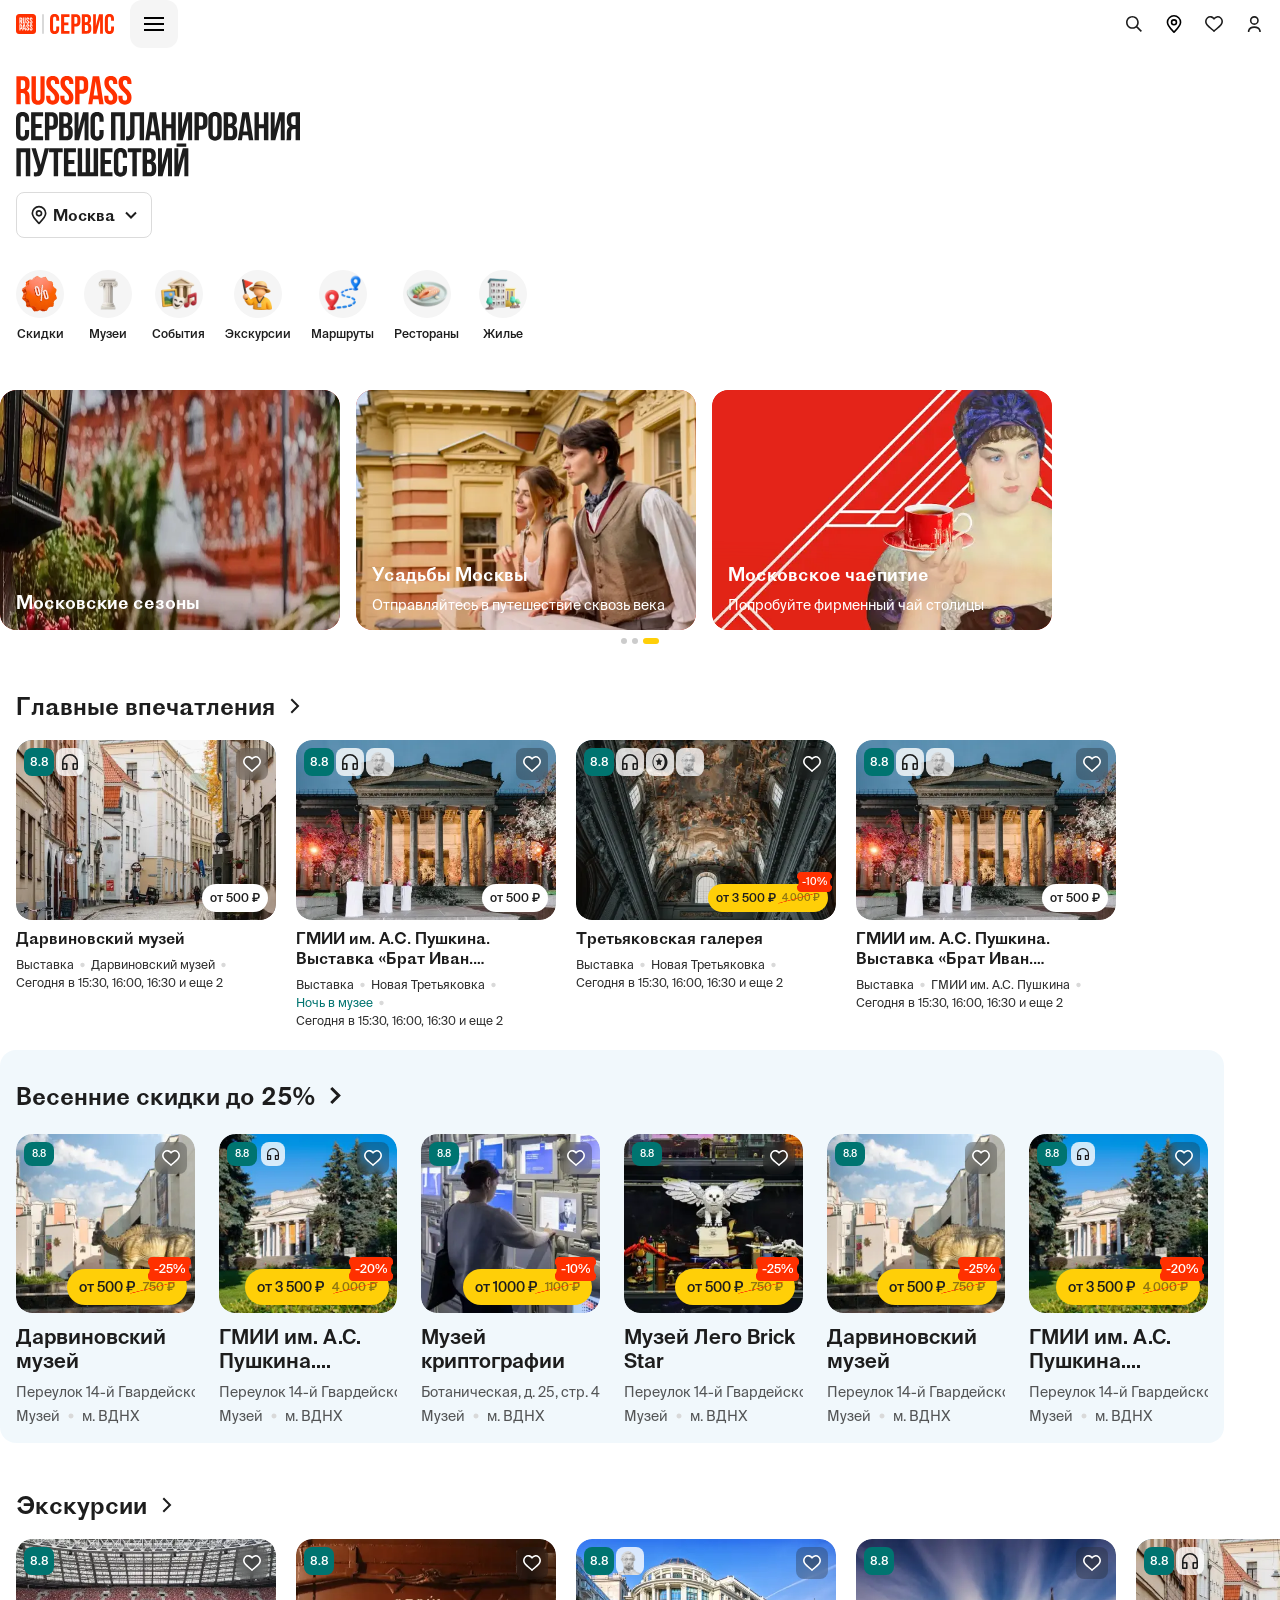
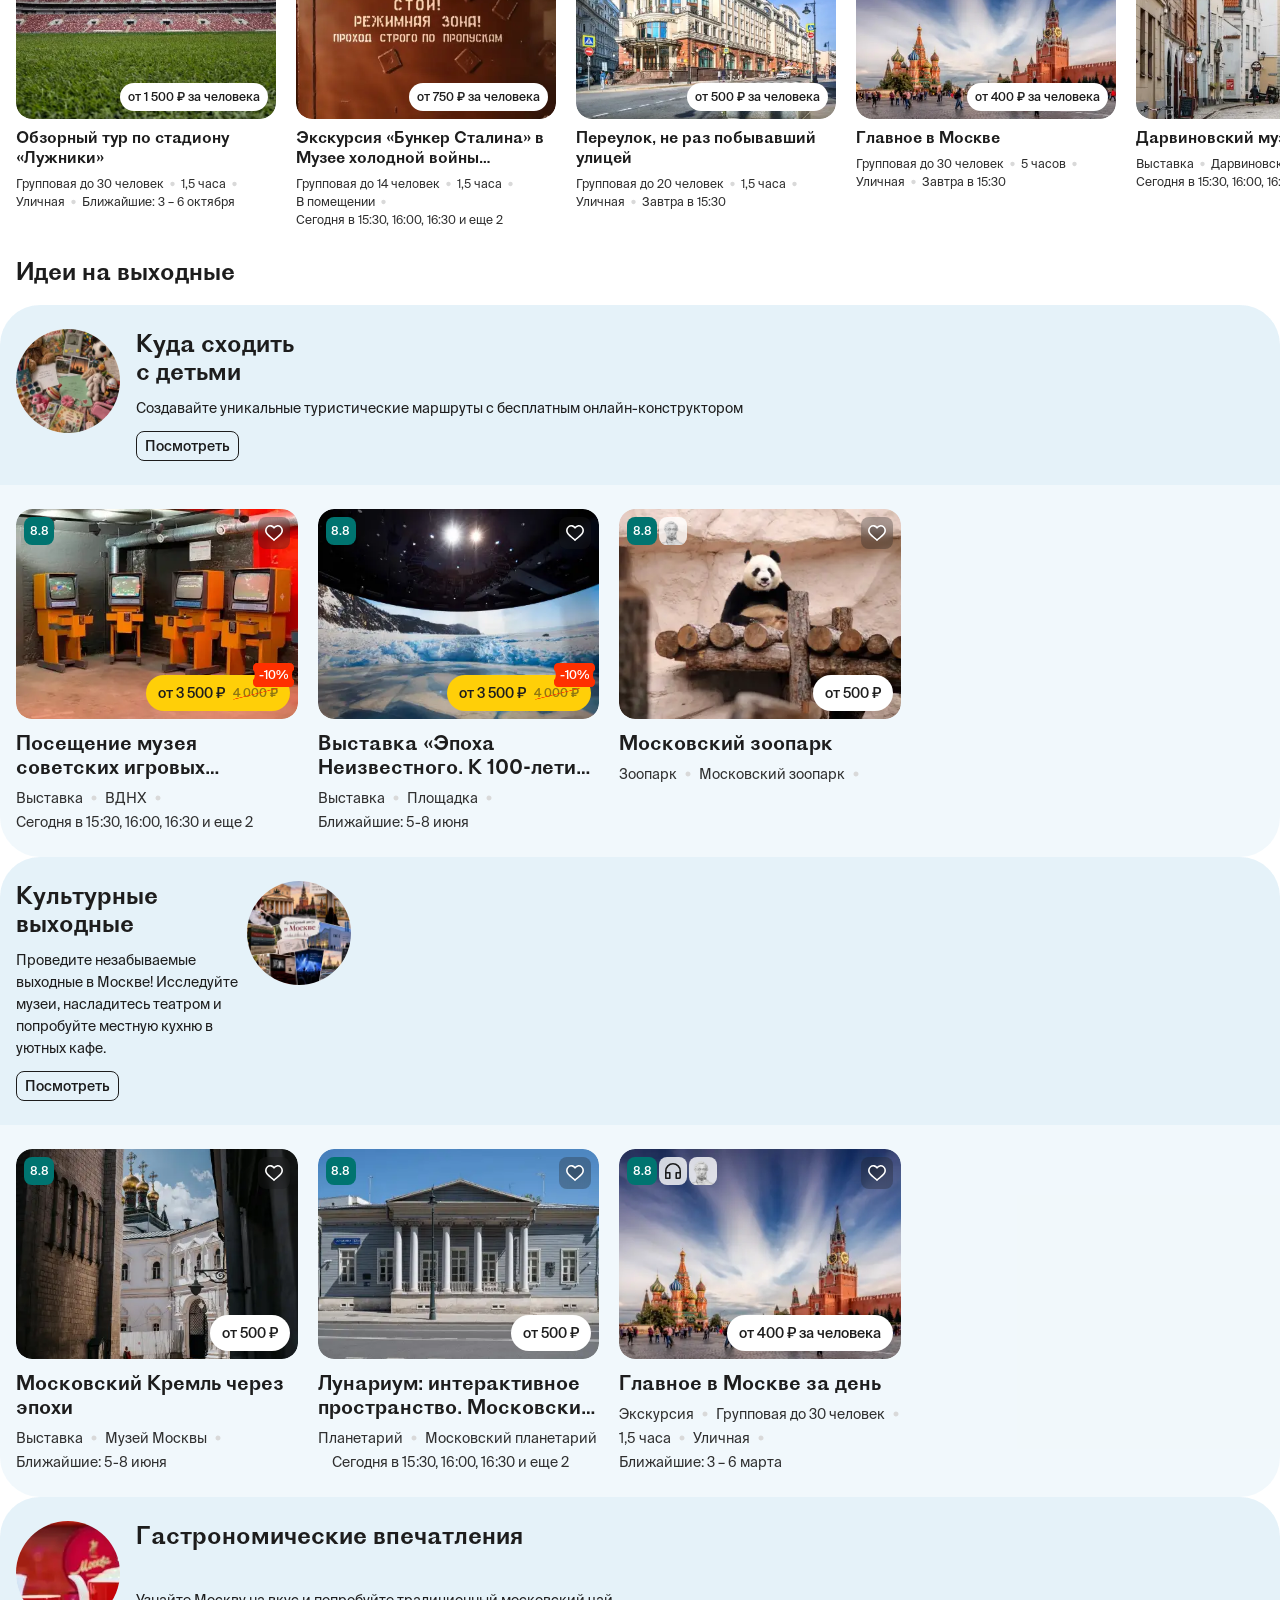
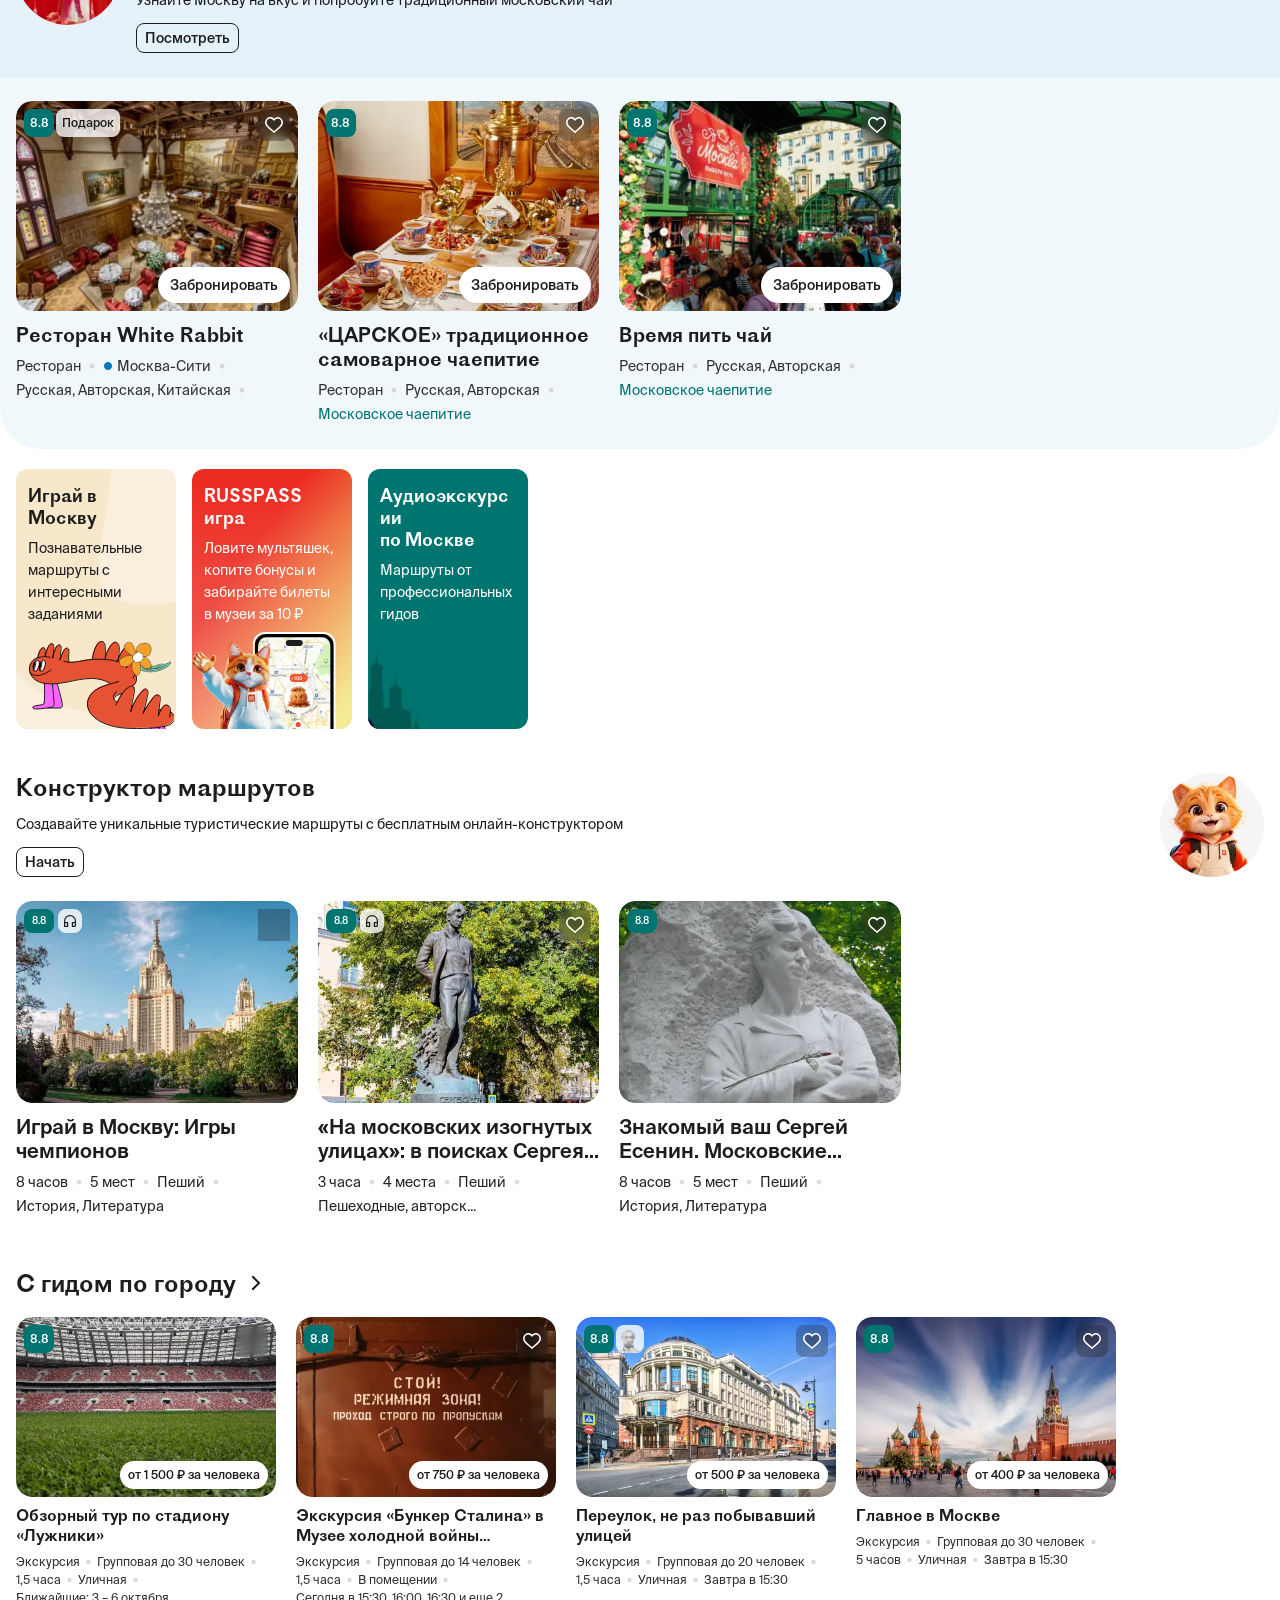
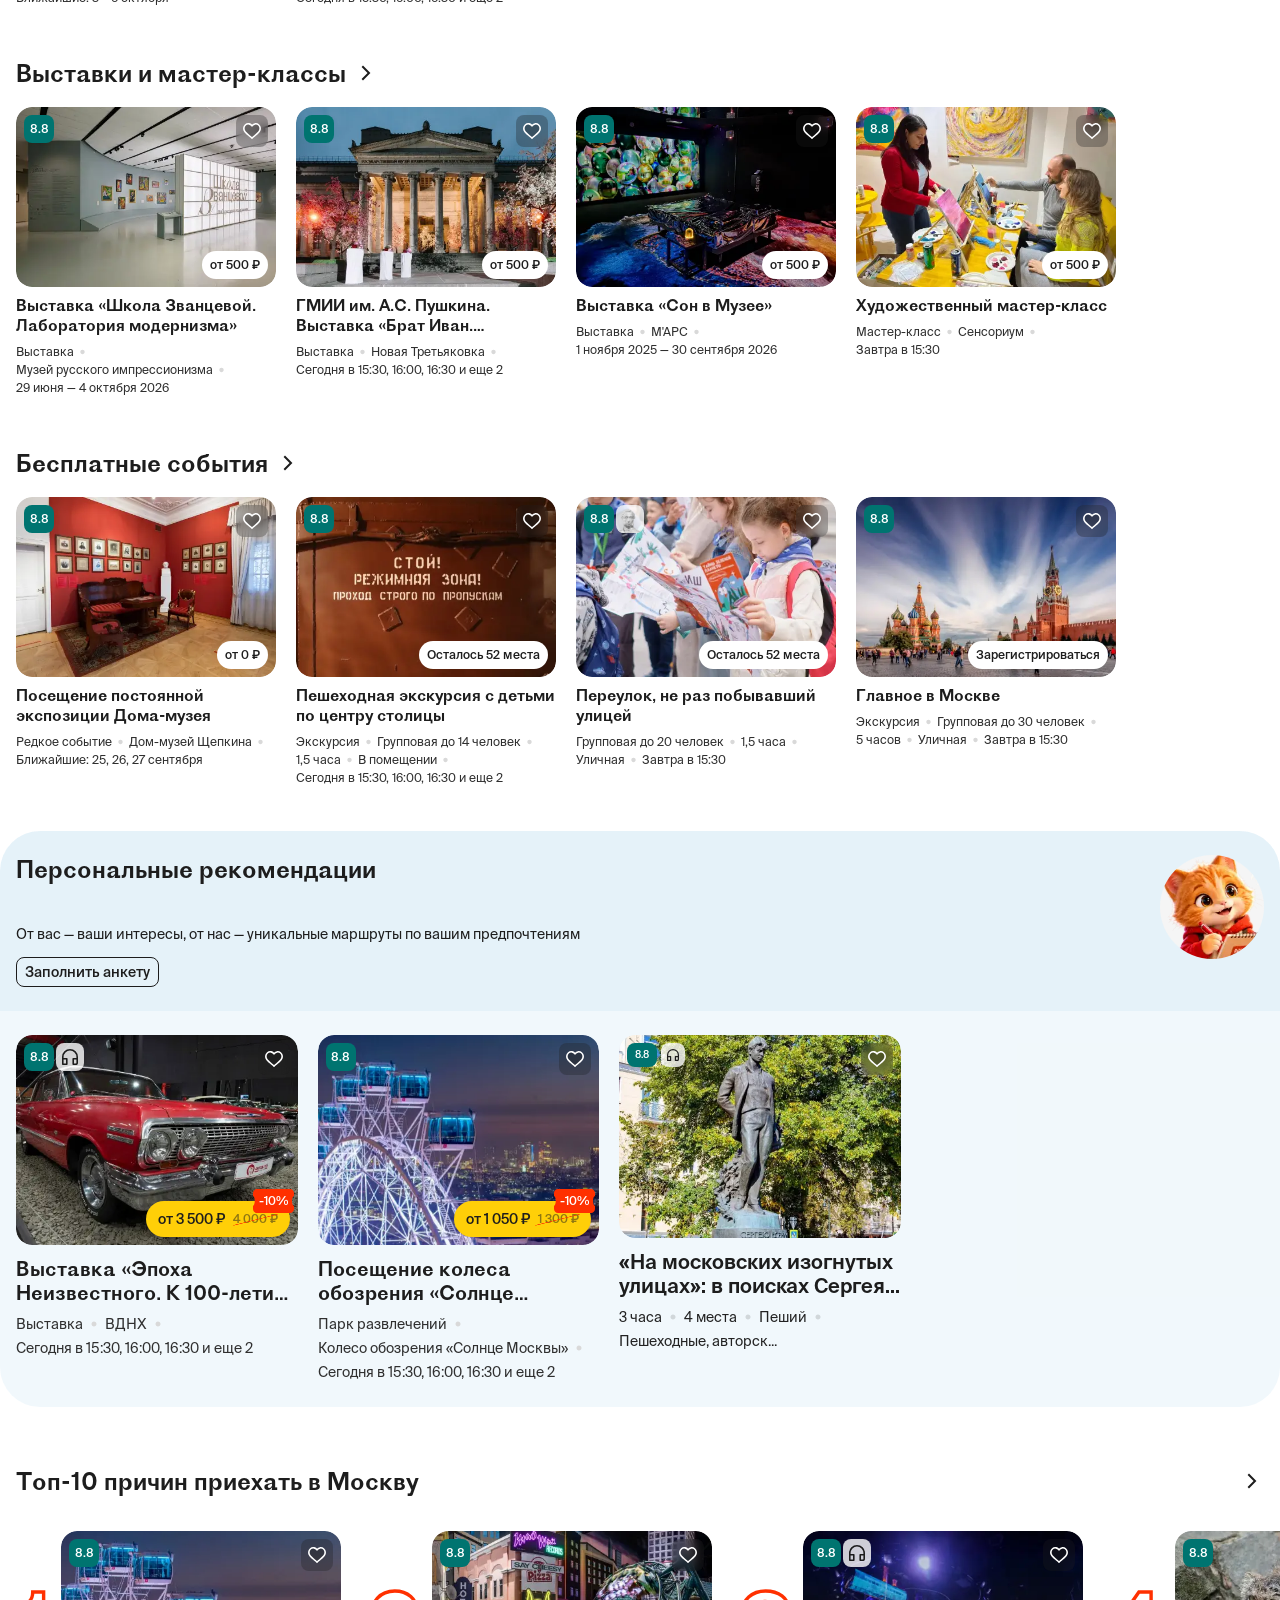
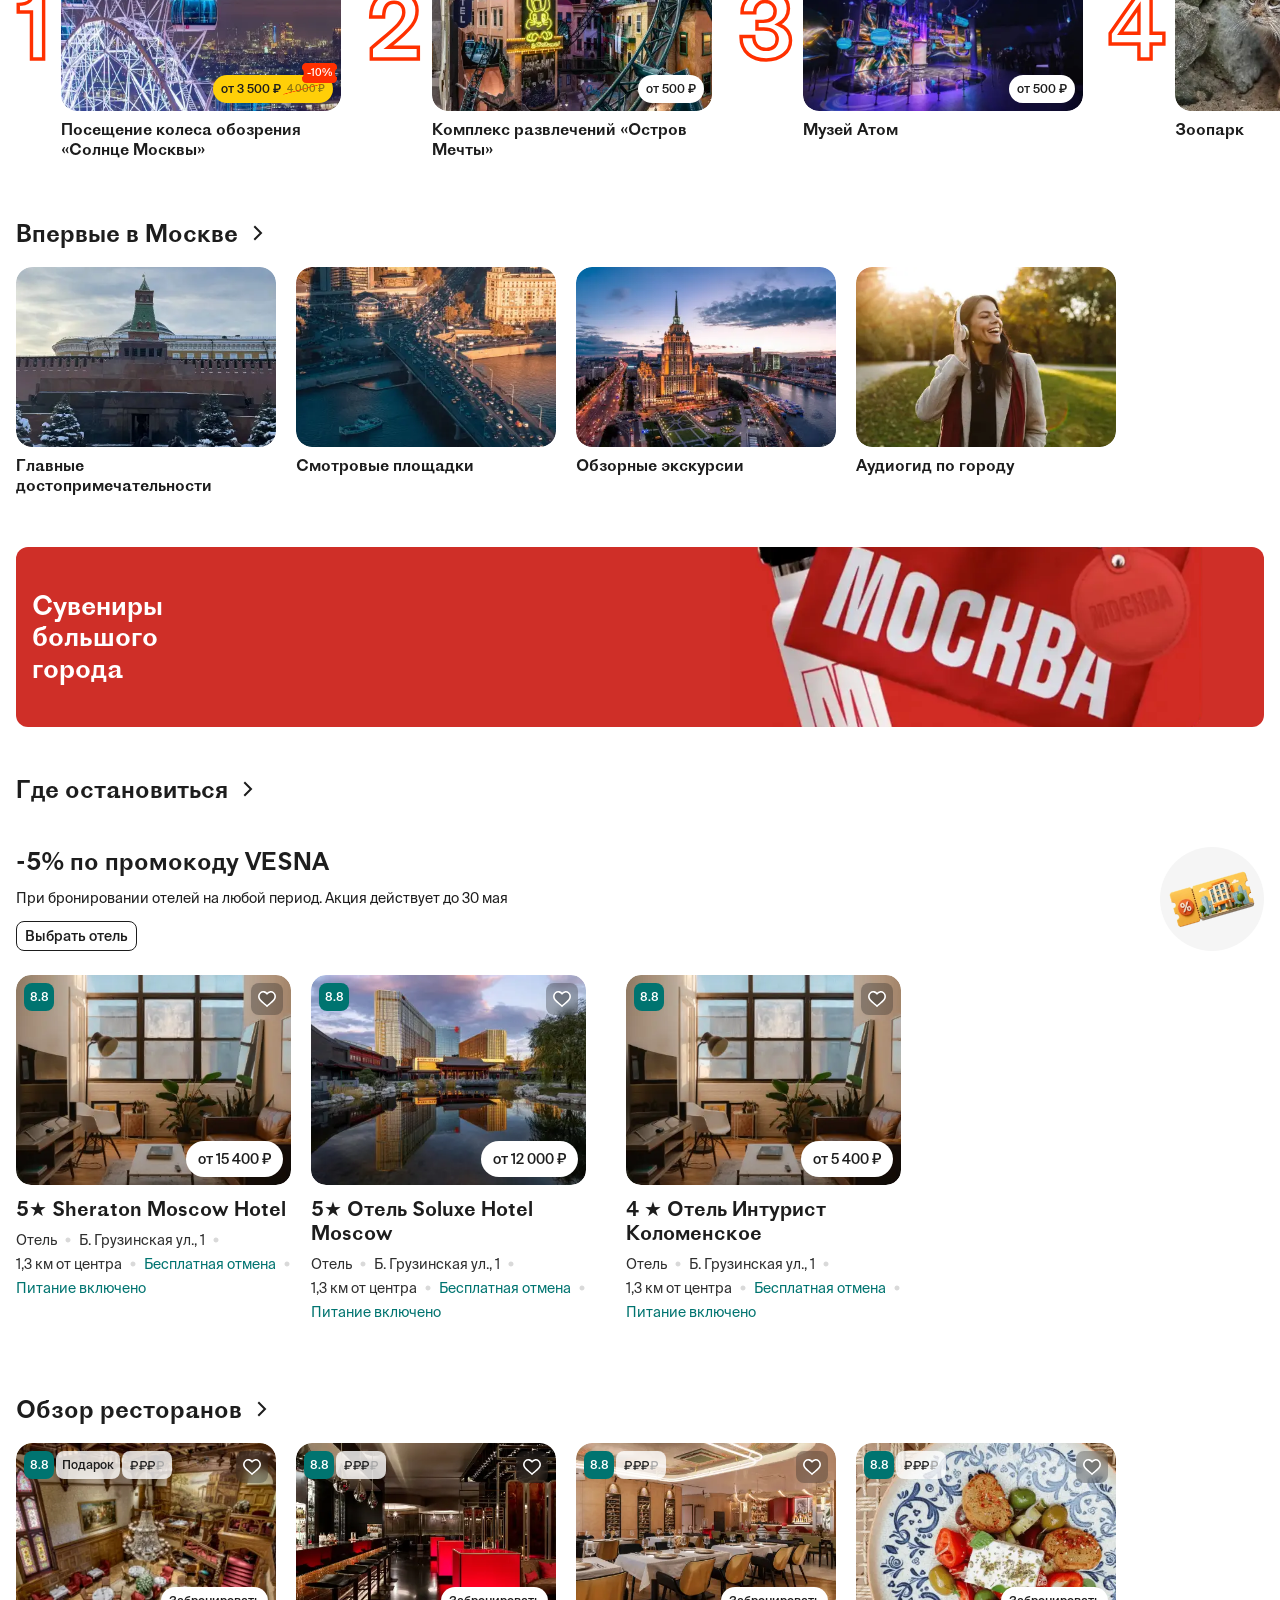
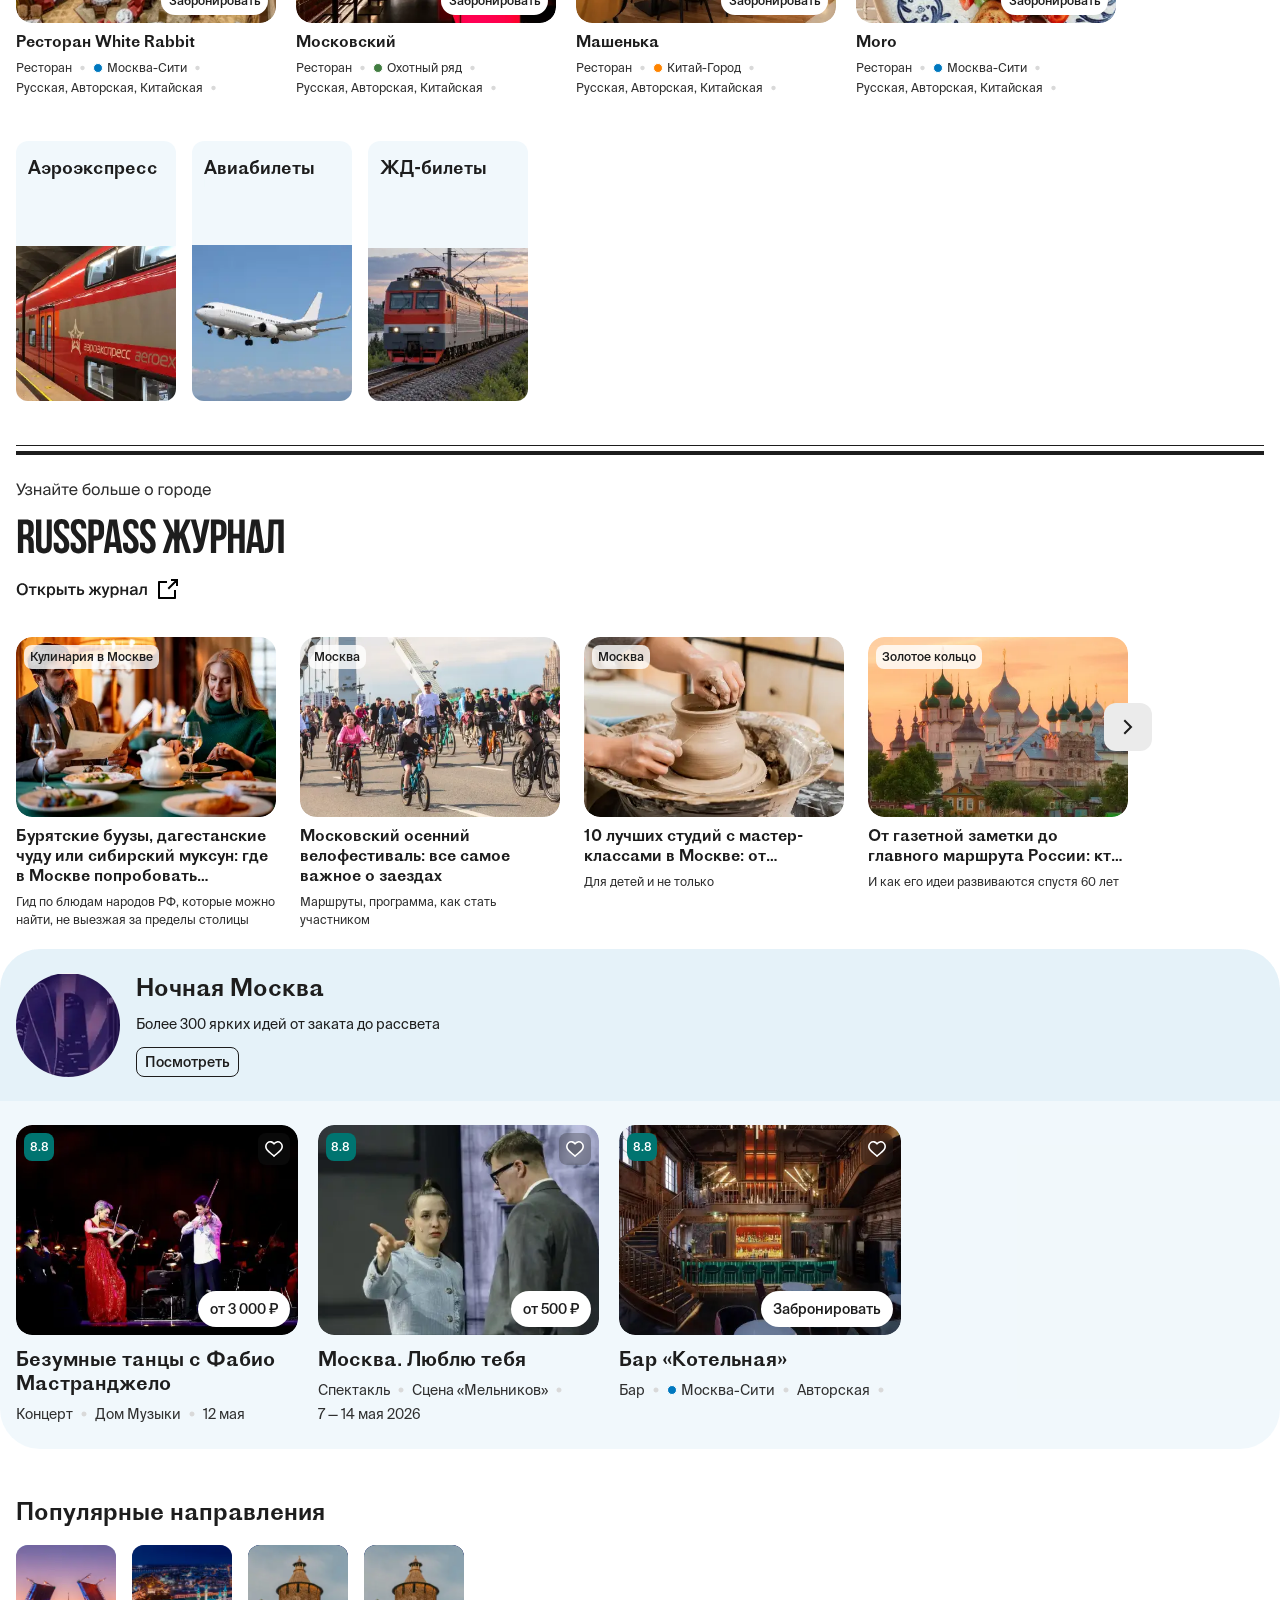
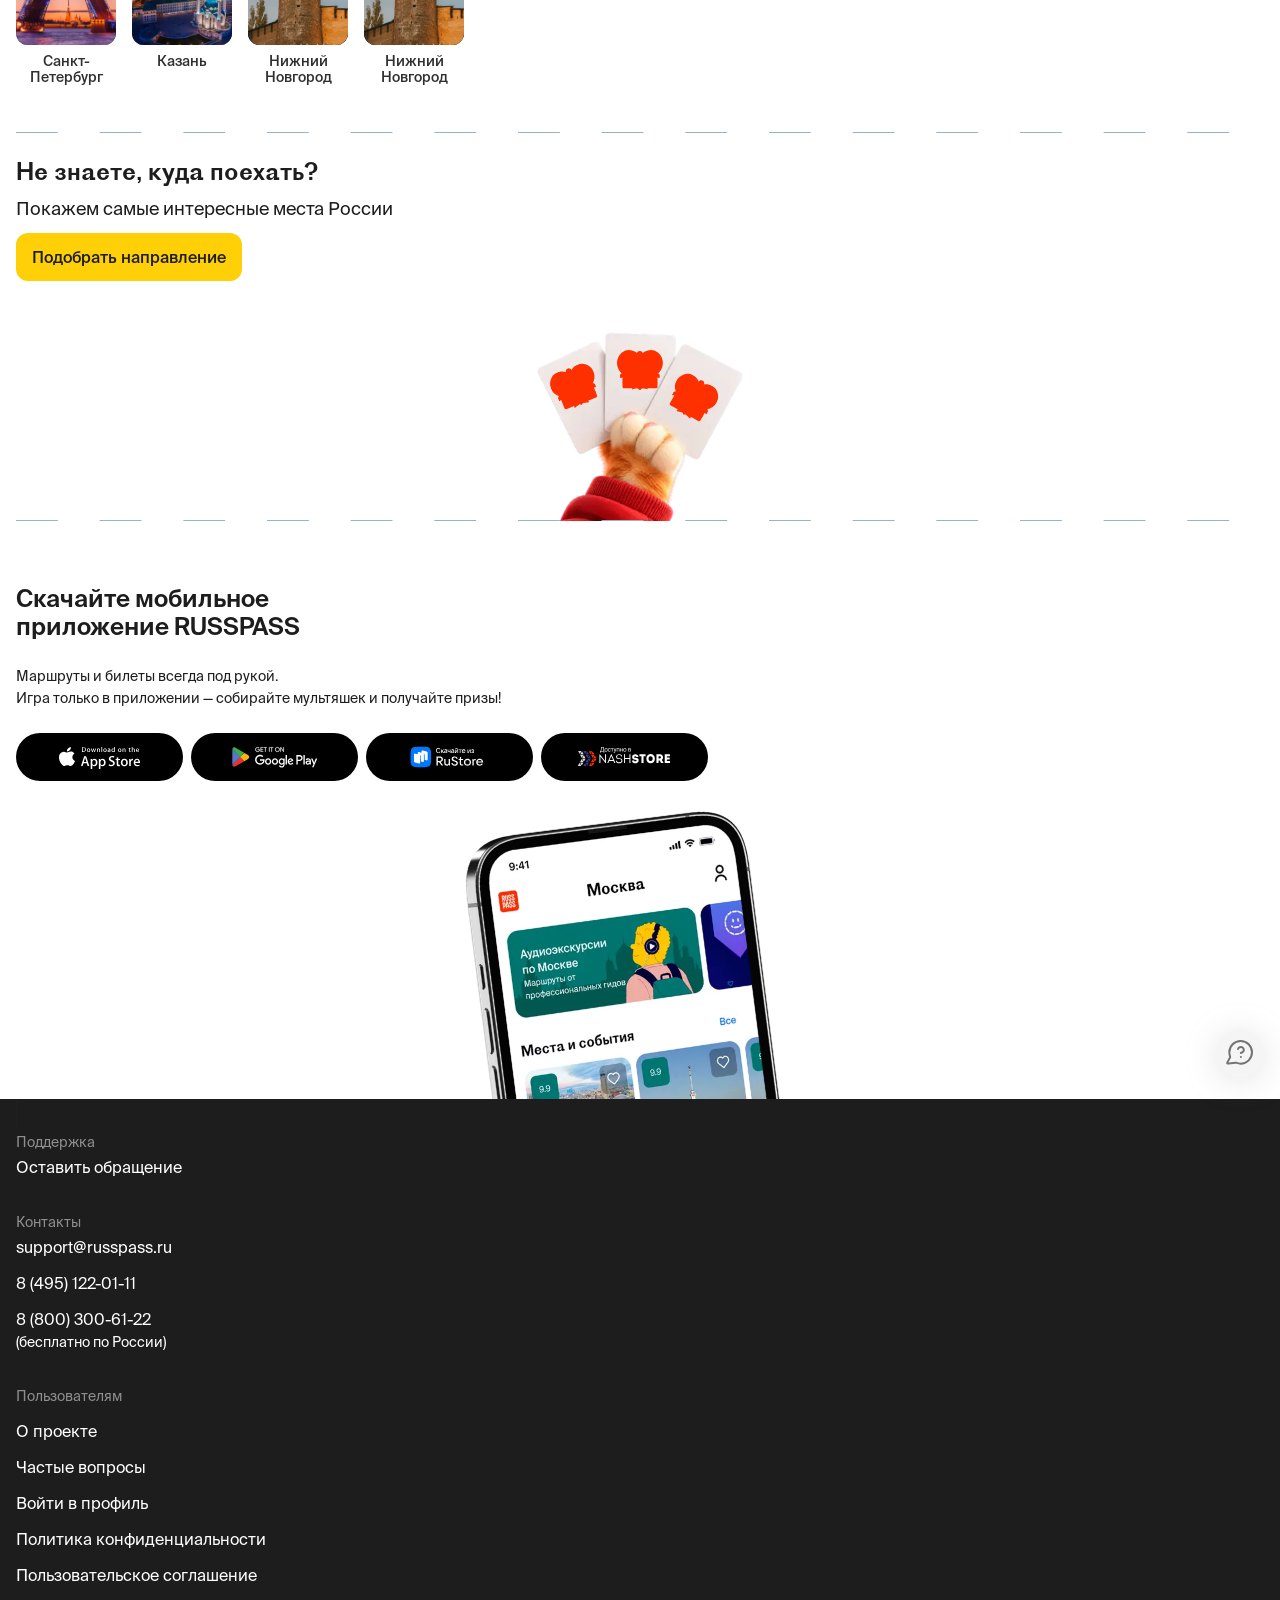
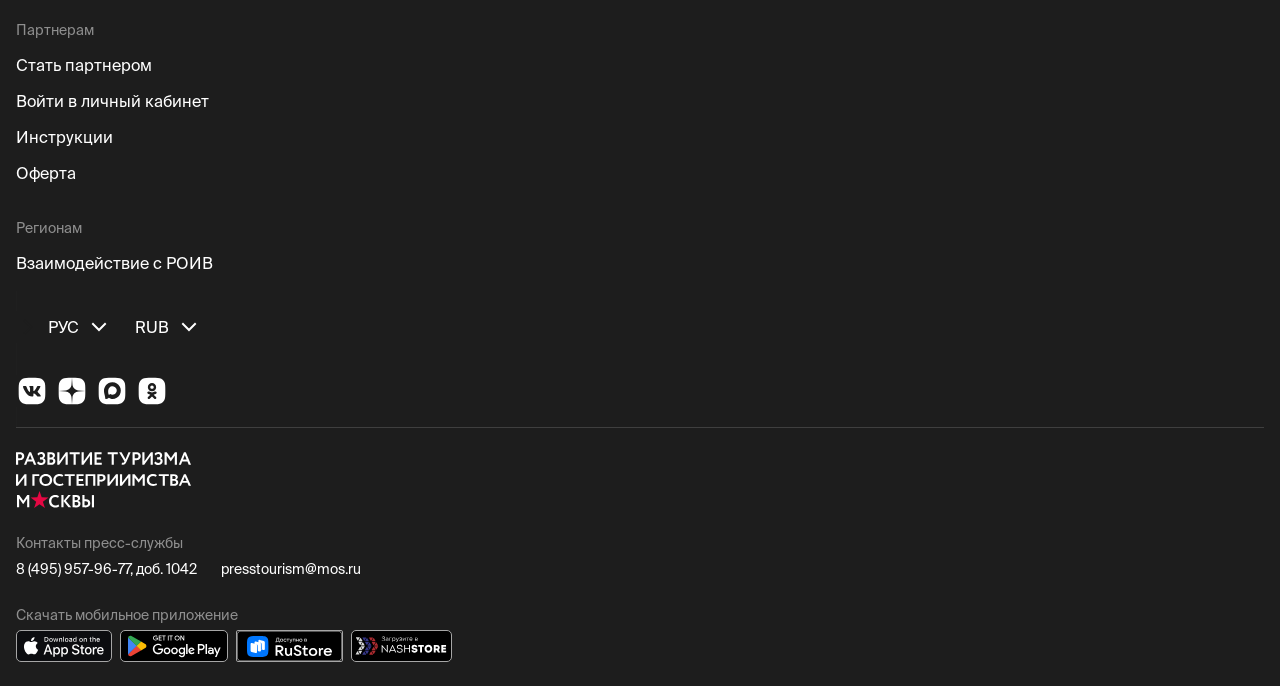
==== mobile.html @ 33f5f676 "Главная RUSSPASS: концепт, Москва и Тюмень, десктоп и телефон Co-Authored-By: Claude Opus 5.5 <norep" ====
<!doctype html>
<html lang="ru"><head><meta name="robots" content="noindex, nofollow"><title>RUSSPASS — главная, концепт</title><meta charset="utf-8">
<style id="base">@font-face{font-family:"Suisse Intl:Regular";src:url(assets/fonts/SuisseIntl-Regular.otf) format("opentype")}
@font-face{font-family:"Suisse Intl:Medium";src:url(assets/fonts/SuisseIntl-Medium.otf) format("opentype")}
@font-face{font-family:"Suisse Intl:SemiBold";src:url(assets/fonts/SuisseIntl-SemiBold.otf) format("opentype")}
@font-face{font-family:"Proto Grotesk:Regular";src:url(assets/fonts/ProtoGrotesk-Regular.otf) format("opentype")}
@font-face{font-family:"Bebas Neue:Bold";src:local("BebasNeue")}
@font-face{font-family:"Bebas Neue Cyrillic:Regular";src:local("BebasNeue")}
@font-face{font-family:"SF Pro Text:Regular";src:local("SFProText-Regular")}
html,body{margin:0;background:#fff} #root{width:390px;margin:0 auto;overflow:hidden}</style>
<style>/*! tailwindcss v4.3.3 | MIT License | https://tailwindcss.com */
@layer properties;
@layer theme, base, components, utilities;
@layer theme {
  :root, :host {
    --font-sans: -apple-system, BlinkMacSystemFont, 'Segoe UI', Roboto, 'Helvetica Neue', 'Noto Sans', Arial,
    sans-serif, 'Apple Color Emoji', 'Segoe UI Emoji', 'Segoe UI Symbol', 'Noto Color Emoji';
    --font-mono: ui-monospace, SFMono-Regular, Menlo, Monaco, Consolas, 'Liberation Mono', 'Courier New',
    monospace;
    --color-black: #000;
    --color-white: #fff;
    --default-font-family: var(--font-sans);
    --default-mono-font-family: var(--font-mono);
  }
}
@layer base {
  *, ::after, ::before, ::backdrop, ::file-selector-button {
    box-sizing: border-box;
    margin: 0;
    padding: 0;
    border: 0 solid;
  }
  html, :host {
    line-height: 1.5;
    -webkit-text-size-adjust: 100%;
    tab-size: 4;
    font-family: var(--default-font-family, -apple-system, BlinkMacSystemFont, 'Segoe UI', Roboto, 'Helvetica Neue', 'Noto Sans', Arial, sans-serif, 'Apple Color Emoji', 'Segoe UI Emoji', 'Segoe UI Symbol', 'Noto Color Emoji');
    font-feature-settings: var(--default-font-feature-settings, normal);
    font-variation-settings: var(--default-font-variation-settings, normal);
    -webkit-tap-highlight-color: transparent;
  }
  hr {
    height: 0;
    color: inherit;
    border-top-width: 1px;
  }
  abbr:where([title]) {
    -webkit-text-decoration: underline dotted;
    text-decoration: underline dotted;
  }
  h1, h2, h3, h4, h5, h6 {
    font-size: inherit;
    font-weight: inherit;
  }
  a {
    color: inherit;
    -webkit-text-decoration: inherit;
    text-decoration: inherit;
  }
  b, strong {
    font-weight: bolder;
  }
  code, kbd, samp, pre {
    font-family: var(--default-mono-font-family, ui-monospace, SFMono-Regular, Menlo, Monaco, Consolas, 'Liberation Mono', 'Courier New', monospace);
    font-feature-settings: var(--default-mono-font-feature-settings, normal);
    font-variation-settings: var(--default-mono-font-variation-settings, normal);
    font-size: 1em;
  }
  small {
    font-size: 80%;
  }
  sub, sup {
    font-size: 75%;
    line-height: 0;
    position: relative;
    vertical-align: baseline;
  }
  sub {
    bottom: -0.25em;
  }
  sup {
    top: -0.5em;
  }
  table {
    text-indent: 0;
    border-color: inherit;
    border-collapse: collapse;
  }
  :-moz-focusring:where(:not(iframe)) {
    outline: auto;
  }
  progress {
    vertical-align: baseline;
  }
  summary {
    display: list-item;
  }
  ol, ul, menu {
    list-style: none;
  }
  img, svg, video, canvas, audio, iframe, embed, object {
    display: block;
    vertical-align: middle;
  }
  img, video {
    max-width: 100%;
    height: auto;
  }
  button, input, select, optgroup, textarea, ::file-selector-button {
    font: inherit;
    font-feature-settings: inherit;
    font-variation-settings: inherit;
    letter-spacing: inherit;
    color: inherit;
    border-radius: 0;
    background-color: transparent;
    opacity: 1;
  }
  :where(select:is([multiple], [size])) optgroup {
    font-weight: bolder;
  }
  :where(select:is([multiple], [size])) optgroup option {
    padding-inline-start: 20px;
  }
  ::file-selector-button {
    margin-inline-end: 4px;
  }
  ::placeholder {
    opacity: 1;
  }
  @supports (not (-webkit-appearance: -apple-pay-button))  or (contain-intrinsic-size: 1px) {
    ::placeholder {
      color: currentcolor;
      @supports (color: color-mix(in lab, red, red)) {
        color: color-mix(in oklab, currentcolor 50%, transparent);
      }
    }
  }
  textarea {
    resize: vertical;
  }
  ::-webkit-search-decoration {
    -webkit-appearance: none;
  }
  ::-webkit-date-and-time-value {
    min-height: 1lh;
    text-align: inherit;
  }
  ::-webkit-datetime-edit {
    display: inline-flex;
  }
  ::-webkit-datetime-edit-fields-wrapper {
    padding: 0;
  }
  ::-webkit-datetime-edit, ::-webkit-datetime-edit-year-field, ::-webkit-datetime-edit-month-field, ::-webkit-datetime-edit-day-field, ::-webkit-datetime-edit-hour-field, ::-webkit-datetime-edit-minute-field, ::-webkit-datetime-edit-second-field, ::-webkit-datetime-edit-millisecond-field, ::-webkit-datetime-edit-meridiem-field {
    padding-block: 0;
  }
  ::-webkit-calendar-picker-indicator {
    line-height: 1;
  }
  :-moz-ui-invalid {
    box-shadow: none;
  }
  button, input:where([type='button'], [type='reset'], [type='submit']), ::file-selector-button {
    appearance: button;
  }
  ::-webkit-inner-spin-button, ::-webkit-outer-spin-button {
    height: auto;
  }
  [hidden]:where(:not([hidden='until-found'])) {
    display: none !important;
  }
}
@layer utilities {
  .pointer-events-none {
    pointer-events: none;
  }
  .absolute {
    position: absolute;
  }
  .relative {
    position: relative;
  }
  .inset-0 {
    inset: 0px;
  }
  .inset-\[-0\.01\%_0\.02\%_77\.49\%_0\.01\%\] {
    inset: -0.01% 0.02% 77.49% 0.01%;
  }
  .inset-\[-0\.54\%_-0\.39\%\] {
    inset: -0.54% -0.39%;
  }
  .inset-\[-0\.92\%_-0\.49\%\] {
    inset: -0.92% -0.49%;
  }
  .inset-\[-1\.78\%_-1\.46\%\] {
    inset: -1.78% -1.46%;
  }
  .inset-\[-1px_0_0_0\] {
    inset: -1px 0 0 0;
  }
  .inset-\[-2\.4\%_-2\.13\%_-2\.42\%_-2\.56\%\] {
    inset: -2.4% -2.13% -2.42% -2.56%;
  }
  .inset-\[-3\.68\%_-1\.42\%\] {
    inset: -3.68% -1.42%;
  }
  .inset-\[-9\.8\%_-18\.18\%_-21\.57\%_-18\.18\%\] {
    inset: -9.8% -18.18% -21.57% -18.18%;
  }
  .inset-\[-12\.18\%_-13\.02\%_-1\.26\%_-13\.02\%\] {
    inset: -12.18% -13.02% -1.26% -13.02%;
  }
  .inset-\[-38\.33\%_-38\.35\%\] {
    inset: -38.33% -38.35%;
  }
  .inset-\[0\.84\%_0\.18\%_-0\.59\%_0\.21\%\] {
    inset: 0.84% 0.18% -0.59% 0.21%;
  }
  .inset-\[0_-34\.7\%_-11\.62\%_-4\.39\%\] {
    inset: 0 -34.7% -11.62% -4.39%;
  }
  .inset-\[0_0_0\.53\%_0\] {
    inset: 0 0 0.53% 0;
  }
  .inset-\[0_0_43\.39\%_43\.33\%\] {
    inset: 0 0 43.39% 43.33%;
  }
  .inset-\[0_13\.74\%_58\.04\%_43\.33\%\] {
    inset: 0 13.74% 58.04% 43.33%;
  }
  .inset-\[0_13\.75\%_58\.04\%_43\.33\%\] {
    inset: 0 13.75% 58.04% 43.33%;
  }
  .inset-\[0_13\.75\%_58\.22\%_43\.33\%\] {
    inset: 0 13.75% 58.22% 43.33%;
  }
  .inset-\[14\.79\%_43\.37\%_65\.41\%_43\.3\%\] {
    inset: 14.79% 43.37% 65.41% 43.3%;
  }
  .inset-\[15\.7\%_9\.02\%_15\.3\%_9\.2\%\] {
    inset: 15.7% 9.02% 15.3% 9.2%;
  }
  .inset-\[15\.52\%_9\.52\%_11\.47\%_9\.48\%\] {
    inset: 15.52% 9.52% 11.47% 9.48%;
  }
  .inset-\[15\.52\%_75\.15\%_20\.69\%_9\.48\%\] {
    inset: 15.52% 75.15% 20.69% 9.48%;
  }
  .inset-\[15\.65\%_14\.88\%_72\.36\%_77\.23\%\] {
    inset: 15.65% 14.88% 72.36% 77.23%;
  }
  .inset-\[16\.35\%_10\.22\%_66\.19\%_32\.35\%\] {
    inset: 16.35% 10.22% 66.19% 32.35%;
  }
  .inset-\[17\.71\%_20\.5\%_16\.46\%_17\.16\%\] {
    inset: 17.71% 20.5% 16.46% 17.16%;
  }
  .inset-\[20\.83\%_10\.16\%_20\.83\%_71\.09\%\] {
    inset: 20.83% 10.16% 20.83% 71.09%;
  }
  .inset-\[20\.83\%_30\.47\%_20\.83\%_50\.78\%\] {
    inset: 20.83% 30.47% 20.83% 50.78%;
  }
  .inset-\[20\.83\%_50\.78\%_20\.83\%_30\.47\%\] {
    inset: 20.83% 50.78% 20.83% 30.47%;
  }
  .inset-\[20\.83\%_71\.09\%_20\.83\%_10\.16\%\] {
    inset: 20.83% 71.09% 20.83% 10.16%;
  }
  .inset-\[21\.07\%_0_54\.33\%_65\.93\%\] {
    inset: 21.07% 0 54.33% 65.93%;
  }
  .inset-\[23\.75\%_22\.08\%_47\.47\%_57\.88\%\] {
    inset: 23.75% 22.08% 47.47% 57.88%;
  }
  .inset-\[38\.33\%_0_39\.14\%_0\] {
    inset: 38.33% 0 39.14% 0;
  }
  .inset-\[43\.93\%_2\.21\%_43\.4\%_86\.25\%\] {
    inset: 43.93% 2.21% 43.4% 86.25%;
  }
  .inset-\[43\.93\%_2\.21\%_43\.39\%_86\.25\%\] {
    inset: 43.93% 2.21% 43.39% 86.25%;
  }
  .inset-\[45\%_9\.51\%_11\.47\%_31\.42\%\] {
    inset: 45% 9.51% 11.47% 31.42%;
  }
  .inset-\[69\.77\%_55\.35\%_0_0\.33\%\] {
    inset: 69.77% 55.35% 0 0.33%;
  }
  .inset-\[109\.42\%_41\.31\%_-24\.76\%_40\.91\%\] {
    inset: 109.42% 41.31% -24.76% 40.91%;
  }
  .inset-\[calc\(-0\.4\%-0\.37px\)_-0\.37px_calc\(0\.4\%-0\.37px\)_-0\.37px\] {
    inset: calc(-0.4% - 0.37px) -0.37px calc(0.4% - 0.37px) -0.37px;
  }
  .inset-\[calc\(0\%-1px\)\] {
    inset: calc(0% - 1px);
  }
  .inset-\[calc\(15\.7\%-0\.25px\)_calc\(9\.02\%-0\.3px\)_calc\(15\.3\%-0\.26px\)_calc\(9\.2\%-0\.3px\)\] {
    inset: calc(15.7% - 0.25px) calc(9.02% - 0.3px) calc(15.3% - 0.26px) calc(9.2% - 0.3px);
  }
  .top-0 {
    top: 0px;
  }
  .top-1\/2 {
    top: calc(1 / 2 * 100%);
  }
  .top-\[-0\.3px\] {
    top: -0.3px;
  }
  .top-\[-2\.54\%\] {
    top: -2.54%;
  }
  .top-\[-5px\] {
    top: -5px;
  }
  .top-\[-7\.24\%\] {
    top: -7.24%;
  }
  .top-\[-10\.06px\] {
    top: -10.06px;
  }
  .top-\[-10\.77\%\] {
    top: -10.77%;
  }
  .top-\[-15\.67px\] {
    top: -15.67px;
  }
  .top-\[-16\.61\%\] {
    top: -16.61%;
  }
  .top-\[-19\.32px\] {
    top: -19.32px;
  }
  .top-\[-20\.08px\] {
    top: -20.08px;
  }
  .top-\[-20px\] {
    top: -20px;
  }
  .top-\[-26\.94\%\] {
    top: -26.94%;
  }
  .top-\[-52\.81px\] {
    top: -52.81px;
  }
  .top-\[-70px\] {
    top: -70px;
  }
  .top-\[-111\.57\%\] {
    top: -111.57%;
  }
  .top-\[-146\.76px\] {
    top: -146.76px;
  }
  .top-\[0\.3px\] {
    top: 0.3px;
  }
  .top-\[0\.33px\] {
    top: 0.33px;
  }
  .top-\[3\.76px\] {
    top: 3.76px;
  }
  .top-\[3px\] {
    top: 3px;
  }
  .top-\[4\.81px\] {
    top: 4.81px;
  }
  .top-\[4px\] {
    top: 4px;
  }
  .top-\[5\.9px\] {
    top: 5.9px;
  }
  .top-\[7\.59px\] {
    top: 7.59px;
  }
  .top-\[8\.25px\] {
    top: 8.25px;
  }
  .top-\[8\.34px\] {
    top: 8.34px;
  }
  .top-\[9\.25px\] {
    top: 9.25px;
  }
  .top-\[9px\] {
    top: 9px;
  }
  .top-\[11\.16px\] {
    top: 11.16px;
  }
  .top-\[12\.33px\] {
    top: 12.33px;
  }
  .top-\[21px\] {
    top: 21px;
  }
  .top-\[27\.75px\] {
    top: 27.75px;
  }
  .top-\[38\.68px\] {
    top: 38.68px;
  }
  .top-\[39\.08px\] {
    top: 39.08px;
  }
  .top-\[42\.1px\] {
    top: 42.1px;
  }
  .top-\[66px\] {
    top: 66px;
  }
  .top-\[160px\] {
    top: 160px;
  }
  .top-\[174px\] {
    top: 174px;
  }
  .top-\[202px\] {
    top: 202px;
  }
  .top-\[calc\(50\%\+0\.37px\)\] {
    top: calc(50% + 0.37px);
  }
  .top-\[calc\(50\%-0\.16px\)\] {
    top: calc(50% - 0.16px);
  }
  .top-px {
    top: 1px;
  }
  .right-0 {
    right: 0px;
  }
  .right-\[-4px\] {
    right: -4px;
  }
  .right-\[-7px\] {
    right: -7px;
  }
  .right-\[-23\.51px\] {
    right: -23.51px;
  }
  .right-\[8\.76px\] {
    right: 8.76px;
  }
  .right-\[11\.98px\] {
    right: 11.98px;
  }
  .right-\[11px\] {
    right: 11px;
  }
  .right-\[16px\] {
    right: 16px;
  }
  .bottom-\[-0\.67px\] {
    bottom: -0.67px;
  }
  .bottom-\[20px\] {
    bottom: 20px;
  }
  .bottom-\[24px\] {
    bottom: 24px;
  }
  .left-0 {
    left: 0px;
  }
  .left-1\/2 {
    left: calc(1 / 2 * 100%);
  }
  .left-\[-2\.33\%\] {
    left: -2.33%;
  }
  .left-\[-4\.85\%\] {
    left: -4.85%;
  }
  .left-\[-8\.28\%\] {
    left: -8.28%;
  }
  .left-\[-9\.72px\] {
    left: -9.72px;
  }
  .left-\[-17\.91px\] {
    left: -17.91px;
  }
  .left-\[-21\.6px\] {
    left: -21.6px;
  }
  .left-\[-40\.23\%\] {
    left: -40.23%;
  }
  .left-\[-41\.6px\] {
    left: -41.6px;
  }
  .left-\[-56\.67px\] {
    left: -56.67px;
  }
  .left-\[-90px\] {
    left: -90px;
  }
  .left-\[-130\.89\%\] {
    left: -130.89%;
  }
  .left-\[-138\.67px\] {
    left: -138.67px;
  }
  .left-\[-203\.36\%\] {
    left: -203.36%;
  }
  .left-\[-241\.57px\] {
    left: -241.57px;
  }
  .left-\[-243px\] {
    left: -243px;
  }
  .left-\[0\.5px\] {
    left: 0.5px;
  }
  .left-\[0\.33px\] {
    left: 0.33px;
  }
  .left-\[1\.34px\] {
    left: 1.34px;
  }
  .left-\[3\.9px\] {
    left: 3.9px;
  }
  .left-\[3\.14\%\] {
    left: 3.14%;
  }
  .left-\[3\.56px\] {
    left: 3.56px;
  }
  .left-\[6\.74px\] {
    left: 6.74px;
  }
  .left-\[10\.12px\] {
    left: 10.12px;
  }
  .left-\[11\.67px\] {
    left: 11.67px;
  }
  .left-\[16px\] {
    left: 16px;
  }
  .left-\[21\.53px\] {
    left: 21.53px;
  }
  .left-\[29\.36px\] {
    left: 29.36px;
  }
  .left-\[33\.24px\] {
    left: 33.24px;
  }
  .left-\[43px\] {
    left: 43px;
  }
  .left-\[53\.92\%\] {
    left: 53.92%;
  }
  .left-\[56\.68px\] {
    left: 56.68px;
  }
  .left-\[96px\] {
    left: 96px;
  }
  .left-\[100\.22px\] {
    left: 100.22px;
  }
  .left-\[186\.55px\] {
    left: 186.55px;
  }
  .left-\[200\.46px\] {
    left: 200.46px;
  }
  .left-\[calc\(50\%-35\.04px\)\] {
    left: calc(50% - 35.04px);
  }
  .left-\[calc\(50\%-213\.87px\)\] {
    left: calc(50% - 213.87px);
  }
  .left-px {
    left: 1px;
  }
  .col-1 {
    grid-column: 1;
  }
  .row-1 {
    grid-row: 1;
  }
  .mt-0 {
    margin-top: 0px;
  }
  .mt-\[12\.12px\] {
    margin-top: 12.12px;
  }
  .mb-0 {
    margin-bottom: 0px;
  }
  .ml-0 {
    margin-left: 0px;
  }
  .ml-\[37\.43px\] {
    margin-left: 37.43px;
  }
  .block {
    display: block;
  }
  .contents {
    display: contents;
  }
  .flex {
    display: flex;
  }
  .inline-grid {
    display: inline-grid;
  }
  .aspect-\[80\.06039428710938\/25\.022315979003906\] {
    aspect-ratio: 80.06039428710938/25.022315979003906;
  }
  .aspect-\[292\/210\] {
    aspect-ratio: 292/210;
  }
  .aspect-\[292\/292\] {
    aspect-ratio: 292/292;
  }
  .aspect-\[374\/272\] {
    aspect-ratio: 374/272;
  }
  .size-\[2\.888px\] {
    width: 2.888px;
    height: 2.888px;
  }
  .size-\[4\.151px\] {
    width: 4.151px;
    height: 4.151px;
  }
  .size-\[4\.195px\] {
    width: 4.195px;
    height: 4.195px;
  }
  .size-\[6px\] {
    width: 6px;
    height: 6px;
  }
  .size-\[10px\] {
    width: 10px;
    height: 10px;
  }
  .size-\[16px\] {
    width: 16px;
    height: 16px;
  }
  .size-\[20px\] {
    width: 20px;
    height: 20px;
  }
  .size-\[24px\] {
    width: 24px;
    height: 24px;
  }
  .size-\[28px\] {
    width: 28px;
    height: 28px;
  }
  .size-\[32px\] {
    width: 32px;
    height: 32px;
  }
  .size-\[40\.4px\] {
    width: 40.4px;
    height: 40.4px;
  }
  .size-\[42\.535px\] {
    width: 42.535px;
    height: 42.535px;
  }
  .size-\[47\.5px\] {
    width: 47.5px;
    height: 47.5px;
  }
  .size-\[48\.3px\] {
    width: 48.3px;
    height: 48.3px;
  }
  .size-\[48px\] {
    width: 48px;
    height: 48px;
  }
  .size-\[55\.028px\] {
    width: 55.028px;
    height: 55.028px;
  }
  .size-\[93\.369px\] {
    width: 93.369px;
    height: 93.369px;
  }
  .size-\[100px\] {
    width: 100px;
    height: 100px;
  }
  .size-\[104px\] {
    width: 104px;
    height: 104px;
  }
  .size-\[117\.07\%\] {
    width: 117.07%;
    height: 117.07%;
  }
  .size-\[161px\] {
    width: 161px;
    height: 161px;
  }
  .size-\[162\.654px\] {
    width: 162.654px;
    height: 162.654px;
  }
  .size-\[175px\] {
    width: 175px;
    height: 175px;
  }
  .size-\[211\.6px\] {
    width: 211.6px;
    height: 211.6px;
  }
  .size-\[217\.334px\] {
    width: 217.334px;
    height: 217.334px;
  }
  .size-full {
    width: 100%;
    height: 100%;
  }
  .h-0 {
    height: 0px;
  }
  .h-\[4px\] {
    height: 4px;
  }
  .h-\[5\.769px\] {
    height: 5.769px;
  }
  .h-\[5\.838px\] {
    height: 5.838px;
  }
  .h-\[6\.621px\] {
    height: 6.621px;
  }
  .h-\[6px\] {
    height: 6px;
  }
  .h-\[8\.121px\] {
    height: 8.121px;
  }
  .h-\[8px\] {
    height: 8px;
  }
  .h-\[10\.191px\] {
    height: 10.191px;
  }
  .h-\[11\.253px\] {
    height: 11.253px;
  }
  .h-\[12\.331px\] {
    height: 12.331px;
  }
  .h-\[13px\] {
    height: 13px;
  }
  .h-\[15\.75px\] {
    height: 15.75px;
  }
  .h-\[16px\] {
    height: 16px;
  }
  .h-\[17\.982px\] {
    height: 17.982px;
  }
  .h-\[18px\] {
    height: 18px;
  }
  .h-\[20px\] {
    height: 20px;
  }
  .h-\[22px\] {
    height: 22px;
  }
  .h-\[23\.009px\] {
    height: 23.009px;
  }
  .h-\[24\.672px\] {
    height: 24.672px;
  }
  .h-\[24px\] {
    height: 24px;
  }
  .h-\[28px\] {
    height: 28px;
  }
  .h-\[30px\] {
    height: 30px;
  }
  .h-\[32\.002px\] {
    height: 32.002px;
  }
  .h-\[32px\] {
    height: 32px;
  }
  .h-\[34\.555px\] {
    height: 34.555px;
  }
  .h-\[36px\] {
    height: 36px;
  }
  .h-\[37px\] {
    height: 37px;
  }
  .h-\[39\.454px\] {
    height: 39.454px;
  }
  .h-\[40px\] {
    height: 40px;
  }
  .h-\[45\.355px\] {
    height: 45.355px;
  }
  .h-\[47\.74px\] {
    height: 47.74px;
  }
  .h-\[48px\] {
    height: 48px;
  }
  .h-\[50px\] {
    height: 50px;
  }
  .h-\[55\.204px\] {
    height: 55.204px;
  }
  .h-\[55\.969px\] {
    height: 55.969px;
  }
  .h-\[56px\] {
    height: 56px;
  }
  .h-\[64\.428px\] {
    height: 64.428px;
  }
  .h-\[64px\] {
    height: 64px;
  }
  .h-\[80px\] {
    height: 80px;
  }
  .h-\[84\.54\%\] {
    height: 84.54%;
  }
  .h-\[92\.205px\] {
    height: 92.205px;
  }
  .h-\[100px\] {
    height: 100px;
  }
  .h-\[101\.55\%\] {
    height: 101.55%;
  }
  .h-\[104px\] {
    height: 104px;
  }
  .h-\[114\.77\%\] {
    height: 114.77%;
  }
  .h-\[116\.61\%\] {
    height: 116.61%;
  }
  .h-\[119\.54\%\] {
    height: 119.54%;
  }
  .h-\[148px\] {
    height: 148px;
  }
  .h-\[153px\] {
    height: 153px;
  }
  .h-\[155px\] {
    height: 155px;
  }
  .h-\[158\.71\%\] {
    height: 158.71%;
  }
  .h-\[162\.274px\] {
    height: 162.274px;
  }
  .h-\[174\.711px\] {
    height: 174.711px;
  }
  .h-\[180px\] {
    height: 180px;
  }
  .h-\[183\.303px\] {
    height: 183.303px;
  }
  .h-\[191px\] {
    height: 191px;
  }
  .h-\[200px\] {
    height: 200px;
  }
  .h-\[204\.812px\] {
    height: 204.812px;
  }
  .h-\[210px\] {
    height: 210px;
  }
  .h-\[215px\] {
    height: 215px;
  }
  .h-\[234\.82\%\] {
    height: 234.82%;
  }
  .h-\[240px\] {
    height: 240px;
  }
  .h-\[256px\] {
    height: 256px;
  }
  .h-\[260px\] {
    height: 260px;
  }
  .h-\[272px\] {
    height: 272px;
  }
  .h-\[294px\] {
    height: 294px;
  }
  .h-\[297\.668px\] {
    height: 297.668px;
  }
  .h-\[388\.13\%\] {
    height: 388.13%;
  }
  .h-\[472\.739px\] {
    height: 472.739px;
  }
  .h-\[595\.646px\] {
    height: 595.646px;
  }
  .h-\[613\.146px\] {
    height: 613.146px;
  }
  .h-\[644\.357px\] {
    height: 644.357px;
  }
  .h-\[hypot\(-33\.1049cqw\,60\.8045cqh\)\] {
    height: hypot(-33.1049cqw, 60.8045cqh);
  }
  .h-full {
    height: 100%;
  }
  .h-px {
    height: 1px;
  }
  .min-h-px {
    min-height: 1px;
  }
  .w-\[2px\] {
    width: 2px;
  }
  .w-\[4px\] {
    width: 4px;
  }
  .w-\[5px\] {
    width: 5px;
  }
  .w-\[6px\] {
    width: 6px;
  }
  .w-\[14\.757px\] {
    width: 14.757px;
  }
  .w-\[16\.154px\] {
    width: 16.154px;
  }
  .w-\[16px\] {
    width: 16px;
  }
  .w-\[18\.703px\] {
    width: 18.703px;
  }
  .w-\[19\.401px\] {
    width: 19.401px;
  }
  .w-\[25\.111px\] {
    width: 25.111px;
  }
  .w-\[28px\] {
    width: 28px;
  }
  .w-\[29\.812px\] {
    width: 29.812px;
  }
  .w-\[30px\] {
    width: 30px;
  }
  .w-\[31\.584px\] {
    width: 31.584px;
  }
  .w-\[32\.084px\] {
    width: 32.084px;
  }
  .w-\[32\.485px\] {
    width: 32.485px;
  }
  .w-\[32px\] {
    width: 32px;
  }
  .w-\[37\.209px\] {
    width: 37.209px;
  }
  .w-\[38\.033px\] {
    width: 38.033px;
  }
  .w-\[38px\] {
    width: 38px;
  }
  .w-\[39\.375px\] {
    width: 39.375px;
  }
  .w-\[42\.91\%\] {
    width: 42.91%;
  }
  .w-\[42px\] {
    width: 42px;
  }
  .w-\[45\.016px\] {
    width: 45.016px;
  }
  .w-\[46\.152px\] {
    width: 46.152px;
  }
  .w-\[46\.401px\] {
    width: 46.401px;
  }
  .w-\[58px\] {
    width: 58px;
  }
  .w-\[64px\] {
    width: 64px;
  }
  .w-\[68px\] {
    width: 68px;
  }
  .w-\[76\.957px\] {
    width: 76.957px;
  }
  .w-\[82\.502px\] {
    width: 82.502px;
  }
  .w-\[91px\] {
    width: 91px;
  }
  .w-\[92\.25px\] {
    width: 92.25px;
  }
  .w-\[93\.71\%\] {
    width: 93.71%;
  }
  .w-\[93px\] {
    width: 93px;
  }
  .w-\[96px\] {
    width: 96px;
  }
  .w-\[99px\] {
    width: 99px;
  }
  .w-\[101\.587px\] {
    width: 101.587px;
  }
  .w-\[105\.16\%\] {
    width: 105.16%;
  }
  .w-\[106\.667px\] {
    width: 106.667px;
  }
  .w-\[108px\] {
    width: 108px;
  }
  .w-\[109\.945px\] {
    width: 109.945px;
  }
  .w-\[123\.433px\] {
    width: 123.433px;
  }
  .w-\[146\.68\%\] {
    width: 146.68%;
  }
  .w-\[160px\] {
    width: 160px;
  }
  .w-\[167px\] {
    width: 167px;
  }
  .w-\[168\.083px\] {
    width: 168.083px;
  }
  .w-\[174\.639px\] {
    width: 174.639px;
  }
  .w-\[186\.29\%\] {
    width: 186.29%;
  }
  .w-\[223px\] {
    width: 223px;
  }
  .w-\[230\.89\%\] {
    width: 230.89%;
  }
  .w-\[255\.734px\] {
    width: 255.734px;
  }
  .w-\[260px\] {
    width: 260px;
  }
  .w-\[270px\] {
    width: 270px;
  }
  .w-\[280px\] {
    width: 280px;
  }
  .w-\[285\.046px\] {
    width: 285.046px;
  }
  .w-\[297\.929px\] {
    width: 297.929px;
  }
  .w-\[298px\] {
    width: 298px;
  }
  .w-\[309\.19\%\] {
    width: 309.19%;
  }
  .w-\[340px\] {
    width: 340px;
  }
  .w-\[343px\] {
    width: 343px;
  }
  .w-\[358\.332px\] {
    width: 358.332px;
  }
  .w-\[360\.539px\] {
    width: 360.539px;
  }
  .w-\[361px\] {
    width: 361px;
  }
  .w-\[375px\] {
    width: 375px;
  }
  .w-\[378px\] {
    width: 378px;
  }
  .w-\[390px\] {
    width: 390px;
  }
  .w-\[409\.568px\] {
    width: 409.568px;
  }
  .w-\[411px\] {
    width: 411px;
  }
  .w-\[449\.322px\] {
    width: 449.322px;
  }
  .w-\[480px\] {
    width: 480px;
  }
  .w-\[518px\] {
    width: 518px;
  }
  .w-\[526px\] {
    width: 526px;
  }
  .w-\[581\.393px\] {
    width: 581.393px;
  }
  .w-\[672\.563px\] {
    width: 672.563px;
  }
  .w-\[704px\] {
    width: 704px;
  }
  .w-\[885px\] {
    width: 885px;
  }
  .w-\[1128px\] {
    width: 1128px;
  }
  .w-\[1224px\] {
    width: 1224px;
  }
  .w-\[hypot\(66\.8951cqw\,39\.1955cqh\)\] {
    width: hypot(66.8951cqw, 39.1955cqh);
  }
  .w-\[min-content\] {
    width: min-content;
  }
  .w-full {
    width: 100%;
  }
  .w-px {
    width: 1px;
  }
  .max-w-\[160px\] {
    max-width: 160px;
  }
  .max-w-none {
    max-width: none;
  }
  .min-w-\[48px\] {
    min-width: 48px;
  }
  .min-w-\[260px\] {
    min-width: 260px;
  }
  .min-w-full {
    min-width: 100%;
  }
  .min-w-px {
    min-width: 1px;
  }
  .flex-\[1_0_0\] {
    flex: 1 0 0;
  }
  .flex-none {
    flex: none;
  }
  .shrink-0 {
    flex-shrink: 0;
  }
  .-translate-x-1\/2 {
    --tw-translate-x: calc(calc(1 / 2 * 100%) * -1);
    translate: var(--tw-translate-x) var(--tw-translate-y);
  }
  .-translate-y-1\/2 {
    --tw-translate-y: calc(calc(1 / 2 * 100%) * -1);
    translate: var(--tw-translate-x) var(--tw-translate-y);
  }
  .-rotate-15 {
    rotate: calc(15deg * -1);
  }
  .rotate-165 {
    rotate: 165deg;
  }
  .rotate-180 {
    rotate: 180deg;
  }
  .rotate-\[-0\.62deg\] {
    rotate: -0.62deg;
  }
  .rotate-\[-7\.29deg\] {
    rotate: -7.29deg;
  }
  .rotate-\[-15\.98deg\] {
    rotate: -15.98deg;
  }
  .rotate-\[-21\.18deg\] {
    rotate: -21.18deg;
  }
  .rotate-\[0\.62deg\] {
    rotate: 0.62deg;
  }
  .rotate-\[29\.46deg\] {
    rotate: 29.46deg;
  }
  .rotate-\[160\.49deg\] {
    rotate: 160.49deg;
  }
  .rotate-\[165\.96deg\] {
    rotate: 165.96deg;
  }
  .cursor-pointer {
    cursor: pointer;
  }
  .grid-cols-\[max-content\] {
    grid-template-columns: max-content;
  }
  .grid-rows-\[max-content\] {
    grid-template-rows: max-content;
  }
  .flex-col {
    flex-direction: column;
  }
  .flex-wrap {
    flex-wrap: wrap;
  }
  .place-items-start {
    place-items: start;
  }
  .content-center {
    align-content: center;
  }
  .content-start {
    align-content: flex-start;
  }
  .content-stretch {
    align-content: stretch;
  }
  .items-center {
    align-items: center;
  }
  .items-end {
    align-items: flex-end;
  }
  .items-start {
    align-items: flex-start;
  }
  .justify-between {
    justify-content: space-between;
  }
  .justify-center {
    justify-content: center;
  }
  .justify-end {
    justify-content: flex-end;
  }
  .gap-\[0\.361px\] {
    gap: 0.361px;
  }
  .gap-\[0\.722px\] {
    gap: 0.722px;
  }
  .gap-\[2px\] {
    gap: 2px;
  }
  .gap-\[2px_8px\] {
    gap: 2px 8px;
  }
  .gap-\[4px\] {
    gap: 4px;
  }
  .gap-\[4px_24px\] {
    gap: 4px 24px;
  }
  .gap-\[5px\] {
    gap: 5px;
  }
  .gap-\[6\.775px\] {
    gap: 6.775px;
  }
  .gap-\[6px\] {
    gap: 6px;
  }
  .gap-\[8px\] {
    gap: 8px;
  }
  .gap-\[12px\] {
    gap: 12px;
  }
  .gap-\[16px\] {
    gap: 16px;
  }
  .gap-\[20px\] {
    gap: 20px;
  }
  .gap-\[24px\] {
    gap: 24px;
  }
  .gap-\[32px\] {
    gap: 32px;
  }
  .gap-\[40px_20px\] {
    gap: 40px 20px;
  }
  .gap-\[104px\] {
    gap: 104px;
  }
  .gap-\[126px\] {
    gap: 126px;
  }
  .gap-\[var\(--spacing\\\/4\,4px\)\] {
    gap: var(--spacing\/4,4px);
  }
  .gap-\[var\(--spacing\\\/6\,0px_6px\)\] {
    gap: var(--spacing\/6,0px 6px);
  }
  .gap-\[var\(--spacing\\\/6\,6px\)\] {
    gap: var(--spacing\/6,6px);
  }
  .gap-\[var\(--spacing\\\/8\,2px_8px\)\] {
    gap: var(--spacing\/8,2px 8px);
  }
  .gap-\[var\(--spacing\\\/8\,8px\)\] {
    gap: var(--spacing\/8,8px);
  }
  .gap-\[var\(--spacing\\\/12\,12px\)\] {
    gap: var(--spacing\/12,12px);
  }
  .self-stretch {
    align-self: stretch;
  }
  .overflow-clip {
    overflow: clip;
  }
  .overflow-hidden {
    overflow: hidden;
  }
  .rounded-\[1\.839px\] {
    border-radius: 1.839px;
  }
  .rounded-\[2px\] {
    border-radius: 2px;
  }
  .rounded-\[5px\] {
    border-radius: 5px;
  }
  .rounded-\[8\.303px\] {
    border-radius: 8.303px;
  }
  .rounded-\[8px\] {
    border-radius: 8px;
  }
  .rounded-\[10px\] {
    border-radius: 10px;
  }
  .rounded-\[11\.552px\] {
    border-radius: 11.552px;
  }
  .rounded-\[12px\] {
    border-radius: 12px;
  }
  .rounded-\[15px\] {
    border-radius: 15px;
  }
  .rounded-\[16px\] {
    border-radius: 16px;
  }
  .rounded-\[20px\] {
    border-radius: 20px;
  }
  .rounded-\[40px\] {
    border-radius: 40px;
  }
  .rounded-\[52px\] {
    border-radius: 52px;
  }
  .rounded-\[86\.607px\] {
    border-radius: 86.607px;
  }
  .rounded-\[100px\] {
    border-radius: 100px;
  }
  .rounded-\[120px\] {
    border-radius: 120px;
  }
  .rounded-\[604\.464px\] {
    border-radius: 604.464px;
  }
  .rounded-\[inherit\] {
    border-radius: inherit;
  }
  .rounded-\[var\(--borderradius\\\/cards\,16px\)\] {
    border-radius: var(--borderradius\/cards,16px);
  }
  .rounded-\[var\(--radius\\\/8\,8px\)\] {
    border-radius: var(--radius\/8,8px);
  }
  .rounded-\[var\(--radius\\\/12\,12px\)\] {
    border-radius: var(--radius\/12,12px);
  }
  .rounded-\[var\(--radius\\\/16\,16px\)\] {
    border-radius: var(--radius\/16,16px);
  }
  .rounded-\[var\(--radius\\\/20\,20px\)\] {
    border-radius: var(--radius\/20,20px);
  }
  .border {
    border-style: var(--tw-border-style);
    border-width: 1px;
  }
  .border-\[0\.368px\] {
    border-style: var(--tw-border-style);
    border-width: 0.368px;
  }
  .border-\[2\.407px\] {
    border-style: var(--tw-border-style);
    border-width: 2.407px;
  }
  .border-t {
    border-top-style: var(--tw-border-style);
    border-top-width: 1px;
  }
  .border-solid {
    --tw-border-style: solid;
    border-style: solid;
  }
  .border-\[\#1d1d1d\] {
    border-color: #1d1d1d;
  }
  .border-\[\#a6a6a6\] {
    border-color: #a6a6a6;
  }
  .border-\[\#dbdbdb\] {
    border-color: #dbdbdb;
  }
  .border-\[rgba\(255\,255\,255\,0\.15\)\] {
    border-color: rgba(255,255,255,0.15);
  }
  .border-\[var\(--token\\\/text\\\/ondark\\\/100\,white\)\] {
    border-color: var(--token\/text\/ondark\/100,white);
  }
  .bg-\[\#1d1d1d\] {
    background-color: #1d1d1d;
  }
  .bg-\[\#6ae4bf\] {
    background-color: #6ae4bf;
  }
  .bg-\[\#00746f\] {
    background-color: #00746f;
  }
  .bg-\[\#007470\] {
    background-color: #007470;
  }
  .bg-\[\#cf2f28\] {
    background-color: #cf2f28;
  }
  .bg-\[\#d9d9d9\] {
    background-color: #d9d9d9;
  }
  .bg-\[\#ebebeb\] {
    background-color: #ebebeb;
  }
  .bg-\[\#ee5632\] {
    background-color: #ee5632;
  }
  .bg-\[\#f5f5f5\] {
    background-color: #f5f5f5;
  }
  .bg-\[\#faefdc\] {
    background-color: #faefdc;
  }
  .bg-\[\#ff3000\] {
    background-color: #ff3000;
  }
  .bg-\[\#ffcf08\] {
    background-color: #ffcf08;
  }
  .bg-\[rgba\(0\,0\,0\,0\.08\)\] {
    background-color: rgba(0,0,0,0.08);
  }
  .bg-\[rgba\(29\,29\,29\,0\.3\)\] {
    background-color: rgba(29,29,29,0.3);
  }
  .bg-\[rgba\(106\,228\,191\,0\.8\)\] {
    background-color: rgba(106,228,191,0.8);
  }
  .bg-\[rgba\(118\,185\,220\,0\.1\)\] {
    background-color: rgba(118,185,220,0.1);
  }
  .bg-\[rgba\(249\,249\,249\,0\.94\)\] {
    background-color: rgba(249,249,249,0.94);
  }
  .bg-\[rgba\(255\,255\,255\,0\.8\)\] {
    background-color: rgba(255,255,255,0.8);
  }
  .bg-\[rgba\(255\,255\,255\,0\.11\)\] {
    background-color: rgba(255,255,255,0.11);
  }
  .bg-black {
    background-color: var(--color-black);
  }
  .bg-white {
    background-color: var(--color-white);
  }
  .object-cover {
    object-fit: cover;
  }
  .object-bottom {
    object-position: bottom;
  }
  .p-\[4px\] {
    padding: 4px;
  }
  .p-\[6px\] {
    padding: 6px;
  }
  .p-\[8px\] {
    padding: 8px;
  }
  .p-\[12px\] {
    padding: 12px;
  }
  .p-\[14px\] {
    padding: 14px;
  }
  .p-\[16px\] {
    padding: 16px;
  }
  .p-\[var\(--spacing\\\/8\,8px\)\] {
    padding: var(--spacing\/8,8px);
  }
  .p-\[var\(--spacing\\\/12\,12px\)\] {
    padding: var(--spacing\/12,12px);
  }
  .px-\[1\.083px\] {
    padding-inline: 1.083px;
  }
  .px-\[2px\] {
    padding-inline: 2px;
  }
  .px-\[6px\] {
    padding-inline: 6px;
  }
  .px-\[8px\] {
    padding-inline: 8px;
  }
  .px-\[10px\] {
    padding-inline: 10px;
  }
  .px-\[12px\] {
    padding-inline: 12px;
  }
  .px-\[16px\] {
    padding-inline: 16px;
  }
  .px-\[var\(--spacing\\\/8\,8px\)\] {
    padding-inline: var(--spacing\/8,8px);
  }
  .px-px {
    padding-inline: 1px;
  }
  .py-\[1\.108px\] {
    padding-block: 1.108px;
  }
  .py-\[4px\] {
    padding-block: 4px;
  }
  .py-\[6px\] {
    padding-block: 6px;
  }
  .py-\[8px\] {
    padding-block: 8px;
  }
  .py-\[12px\] {
    padding-block: 12px;
  }
  .py-\[24px\] {
    padding-block: 24px;
  }
  .py-\[var\(--spacing\\\/12\,12px\)\] {
    padding-block: var(--spacing\/12,12px);
  }
  .pt-\[8px\] {
    padding-top: 8px;
  }
  .pt-\[16px\] {
    padding-top: 16px;
  }
  .pt-\[24px\] {
    padding-top: 24px;
  }
  .pt-\[32px\] {
    padding-top: 32px;
  }
  .pt-\[48px\] {
    padding-top: 48px;
  }
  .pr-\[8px\] {
    padding-right: 8px;
  }
  .pr-\[16px\] {
    padding-right: 16px;
  }
  .pb-\[10px\] {
    padding-bottom: 10px;
  }
  .pb-\[16px\] {
    padding-bottom: 16px;
  }
  .pb-\[22px\] {
    padding-bottom: 22px;
  }
  .pb-\[24px\] {
    padding-bottom: 24px;
  }
  .pl-\[16px\] {
    padding-left: 16px;
  }
  .text-center {
    text-align: center;
  }
  .text-right {
    text-align: right;
  }
  .font-\[\"Suisse_Intl\:Medium\"\] {
    font-family: "Suisse Intl:Medium";
  }
  .font-\[\"Suisse_Intl\:Regular\"\] {
    font-family: "Suisse Intl:Regular";
  }
  .font-\[\'Bebas_Neue\:Bold\'\] {
    font-family: 'Bebas Neue:Bold';
  }
  .font-\[\'Bebas_Neue_Cyrillic\:Regular\'\] {
    font-family: 'Bebas Neue Cyrillic:Regular';
  }
  .font-\[\'Proto_Grotesk\:Regular\'\] {
    font-family: 'Proto Grotesk:Regular';
  }
  .font-\[\'SF_Compact_Display\:Regular\'\] {
    font-family: 'SF Compact Display:Regular';
  }
  .font-\[\'SF_Pro_Text\:Regular\'\] {
    font-family: 'SF Pro Text:Regular';
  }
  .font-\[\'SF_Pro_Text\:Semibold\'\] {
    font-family: 'SF Pro Text:Semibold';
  }
  .font-\[\'Suisse_Intl\:Medium\'\] {
    font-family: 'Suisse Intl:Medium';
  }
  .font-\[\'Suisse_Intl\:Regular\'\] {
    font-family: 'Suisse Intl:Regular';
  }
  .font-\[\'Suisse_Intl\:SemiBold\'\] {
    font-family: 'Suisse Intl:SemiBold';
  }
  .text-\[4\.813px\] {
    font-size: 4.813px;
  }
  .text-\[10px\] {
    font-size: 10px;
  }
  .text-\[12px\] {
    font-size: 12px;
  }
  .text-\[14px\] {
    font-size: 14px;
  }
  .text-\[15px\] {
    font-size: 15px;
  }
  .text-\[16px\] {
    font-size: 16px;
  }
  .text-\[18px\] {
    font-size: 18px;
  }
  .text-\[20px\] {
    font-size: 20px;
  }
  .text-\[24px\] {
    font-size: 24px;
  }
  .text-\[26\.39px\] {
    font-size: 26.39px;
  }
  .text-\[40px\] {
    font-size: 40px;
  }
  .text-\[48px\] {
    font-size: 48px;
  }
  .text-\[90px\] {
    font-size: 90px;
  }
  .leading-\[0\.9\] {
    --tw-leading: 0.9;
    line-height: 0.9;
  }
  .leading-\[0\] {
    --tw-leading: 0;
    line-height: 0;
  }
  .leading-\[1\.3\] {
    --tw-leading: 1.3;
    line-height: 1.3;
  }
  .leading-\[12px\] {
    --tw-leading: 12px;
    line-height: 12px;
  }
  .leading-\[16px\] {
    --tw-leading: 16px;
    line-height: 16px;
  }
  .leading-\[18px\] {
    --tw-leading: 18px;
    line-height: 18px;
  }
  .leading-\[20px\] {
    --tw-leading: 20px;
    line-height: 20px;
  }
  .leading-\[22px\] {
    --tw-leading: 22px;
    line-height: 22px;
  }
  .leading-\[24px\] {
    --tw-leading: 24px;
    line-height: 24px;
  }
  .leading-\[28px\] {
    --tw-leading: 28px;
    line-height: 28px;
  }
  .leading-\[31\.668px\] {
    --tw-leading: 31.668px;
    line-height: 31.668px;
  }
  .leading-\[80px\] {
    --tw-leading: 80px;
    line-height: 80px;
  }
  .leading-\[157\.368px\] {
    --tw-leading: 157.368px;
    line-height: 157.368px;
  }
  .leading-\[normal\] {
    --tw-leading: normal;
    line-height: normal;
  }
  .tracking-\[-0\.8px\] {
    --tw-tracking: -0.8px;
    letter-spacing: -0.8px;
  }
  .tracking-\[-0\.28px\] {
    --tw-tracking: -0.28px;
    letter-spacing: -0.28px;
  }
  .tracking-\[-0\.96px\] {
    --tw-tracking: -0.96px;
    letter-spacing: -0.96px;
  }
  .tracking-\[-0\.448px\] {
    --tw-tracking: -0.448px;
    letter-spacing: -0.448px;
  }
  .\[word-break\:break-word\] {
    word-break: break-word;
  }
  .text-ellipsis {
    text-overflow: ellipsis;
  }
  .whitespace-nowrap {
    white-space: nowrap;
  }
  .whitespace-pre {
    white-space: pre;
  }
  .whitespace-pre-wrap {
    white-space: pre-wrap;
  }
  .text-\[\#1d1d1d\] {
    color: #1d1d1d;
  }
  .text-\[\#2f2f2f\] {
    color: #2f2f2f;
  }
  .text-\[\#222\] {
    color: #222;
  }
  .text-\[\#007470\] {
    color: #007470;
  }
  .text-\[\#ff3000\] {
    color: #ff3000;
  }
  .text-\[rgba\(29\,29\,29\,0\.5\)\] {
    color: rgba(29,29,29,0.5);
  }
  .text-\[rgba\(29\,29\,29\,0\.75\)\] {
    color: rgba(29,29,29,0.75);
  }
  .text-\[rgba\(255\,255\,255\,0\.5\)\] {
    color: rgba(255,255,255,0.5);
  }
  .text-\[transparent\] {
    color: transparent;
  }
  .text-black {
    color: var(--color-black);
  }
  .text-white {
    color: var(--color-white);
  }
  .not-italic {
    font-style: normal;
  }
  .opacity-0 {
    opacity: 0%;
  }
  .opacity-1 {
    opacity: 1%;
  }
  .shadow-\[0px_1\.925px_6\.739px_0px_rgba\(0\,0\,0\,0\.25\)\] {
    --tw-shadow: 0px 1.925px 6.739px 0px var(--tw-shadow-color, rgba(0,0,0,0.25));
    box-shadow: var(--tw-inset-shadow), var(--tw-inset-ring-shadow), var(--tw-ring-offset-shadow), var(--tw-ring-shadow), var(--tw-shadow);
  }
  .shadow-\[inset_0px_0px_0px_3\.369px_black\] {
    --tw-shadow: inset 0px 0px 0px 3.369px var(--tw-shadow-color, black);
    box-shadow: var(--tw-inset-shadow), var(--tw-inset-ring-shadow), var(--tw-ring-offset-shadow), var(--tw-ring-shadow), var(--tw-shadow);
  }
  .drop-shadow-\[0px_4px_15px_rgba\(148\,148\,148\,0\.25\)\] {
    --tw-drop-shadow-size: drop-shadow(0px 4px 15px var(--tw-drop-shadow-color, rgba(148,148,148,0.25)));
    --tw-drop-shadow: var(--tw-drop-shadow-size);
    filter: var(--tw-blur,) var(--tw-brightness,) var(--tw-contrast,) var(--tw-grayscale,) var(--tw-hue-rotate,) var(--tw-invert,) var(--tw-saturate,) var(--tw-sepia,) var(--tw-drop-shadow,);
  }
  .backdrop-blur-\[4px\] {
    --tw-backdrop-blur: blur(4px);
    -webkit-backdrop-filter: var(--tw-backdrop-blur,) var(--tw-backdrop-brightness,) var(--tw-backdrop-contrast,) var(--tw-backdrop-grayscale,) var(--tw-backdrop-hue-rotate,) var(--tw-backdrop-invert,) var(--tw-backdrop-opacity,) var(--tw-backdrop-saturate,) var(--tw-backdrop-sepia,);
    backdrop-filter: var(--tw-backdrop-blur,) var(--tw-backdrop-brightness,) var(--tw-backdrop-contrast,) var(--tw-backdrop-grayscale,) var(--tw-backdrop-hue-rotate,) var(--tw-backdrop-invert,) var(--tw-backdrop-opacity,) var(--tw-backdrop-saturate,) var(--tw-backdrop-sepia,);
  }
  .backdrop-blur-\[8px\] {
    --tw-backdrop-blur: blur(8px);
    -webkit-backdrop-filter: var(--tw-backdrop-blur,) var(--tw-backdrop-brightness,) var(--tw-backdrop-contrast,) var(--tw-backdrop-grayscale,) var(--tw-backdrop-hue-rotate,) var(--tw-backdrop-invert,) var(--tw-backdrop-opacity,) var(--tw-backdrop-saturate,) var(--tw-backdrop-sepia,);
    backdrop-filter: var(--tw-backdrop-blur,) var(--tw-backdrop-brightness,) var(--tw-backdrop-contrast,) var(--tw-backdrop-grayscale,) var(--tw-backdrop-hue-rotate,) var(--tw-backdrop-invert,) var(--tw-backdrop-opacity,) var(--tw-backdrop-saturate,) var(--tw-backdrop-sepia,);
  }
  .\[text-box-edge\:cap_alphabetic\] {
    text-box-edge: cap alphabetic;
  }
  .\[text-box-trim\:trim-both\] {
    text-box-trim: trim-both;
  }
}
@property --tw-translate-x {
  syntax: "*";
  inherits: false;
  initial-value: 0;
}
@property --tw-translate-y {
  syntax: "*";
  inherits: false;
  initial-value: 0;
}
@property --tw-translate-z {
  syntax: "*";
  inherits: false;
  initial-value: 0;
}
@property --tw-border-style {
  syntax: "*";
  inherits: false;
  initial-value: solid;
}
@property --tw-leading {
  syntax: "*";
  inherits: false;
}
@property --tw-tracking {
  syntax: "*";
  inherits: false;
}
@property --tw-shadow {
  syntax: "*";
  inherits: false;
  initial-value: 0 0 #0000;
}
@property --tw-shadow-color {
  syntax: "*";
  inherits: false;
}
@property --tw-shadow-alpha {
  syntax: "<percentage>";
  inherits: false;
  initial-value: 100%;
}
@property --tw-inset-shadow {
  syntax: "*";
  inherits: false;
  initial-value: 0 0 #0000;
}
@property --tw-inset-shadow-color {
  syntax: "*";
  inherits: false;
}
@property --tw-inset-shadow-alpha {
  syntax: "<percentage>";
  inherits: false;
  initial-value: 100%;
}
@property --tw-ring-color {
  syntax: "*";
  inherits: false;
}
@property --tw-ring-shadow {
  syntax: "*";
  inherits: false;
  initial-value: 0 0 #0000;
}
@property --tw-inset-ring-color {
  syntax: "*";
  inherits: false;
}
@property --tw-inset-ring-shadow {
  syntax: "*";
  inherits: false;
  initial-value: 0 0 #0000;
}
@property --tw-ring-inset {
  syntax: "*";
  inherits: false;
}
@property --tw-ring-offset-width {
  syntax: "<length>";
  inherits: false;
  initial-value: 0px;
}
@property --tw-ring-offset-color {
  syntax: "*";
  inherits: false;
  initial-value: #fff;
}
@property --tw-ring-offset-shadow {
  syntax: "*";
  inherits: false;
  initial-value: 0 0 #0000;
}
@property --tw-blur {
  syntax: "*";
  inherits: false;
}
@property --tw-brightness {
  syntax: "*";
  inherits: false;
}
@property --tw-contrast {
  syntax: "*";
  inherits: false;
}
@property --tw-grayscale {
  syntax: "*";
  inherits: false;
}
@property --tw-hue-rotate {
  syntax: "*";
  inherits: false;
}
@property --tw-invert {
  syntax: "*";
  inherits: false;
}
@property --tw-opacity {
  syntax: "*";
  inherits: false;
}
@property --tw-saturate {
  syntax: "*";
  inherits: false;
}
@property --tw-sepia {
  syntax: "*";
  inherits: false;
}
@property --tw-drop-shadow {
  syntax: "*";
  inherits: false;
}
@property --tw-drop-shadow-color {
  syntax: "*";
  inherits: false;
}
@property --tw-drop-shadow-alpha {
  syntax: "<percentage>";
  inherits: false;
  initial-value: 100%;
}
@property --tw-drop-shadow-size {
  syntax: "*";
  inherits: false;
}
@property --tw-backdrop-blur {
  syntax: "*";
  inherits: false;
}
@property --tw-backdrop-brightness {
  syntax: "*";
  inherits: false;
}
@property --tw-backdrop-contrast {
  syntax: "*";
  inherits: false;
}
@property --tw-backdrop-grayscale {
  syntax: "*";
  inherits: false;
}
@property --tw-backdrop-hue-rotate {
  syntax: "*";
  inherits: false;
}
@property --tw-backdrop-invert {
  syntax: "*";
  inherits: false;
}
@property --tw-backdrop-opacity {
  syntax: "*";
  inherits: false;
}
@property --tw-backdrop-saturate {
  syntax: "*";
  inherits: false;
}
@property --tw-backdrop-sepia {
  syntax: "*";
  inherits: false;
}
@layer properties {
  @supports ((-webkit-hyphens: none) and (not (margin-trim: inline))) or ((-moz-orient: inline) and (not (color:rgb(from red r g b)))) {
    *, ::before, ::after, ::backdrop {
      --tw-translate-x: 0;
      --tw-translate-y: 0;
      --tw-translate-z: 0;
      --tw-border-style: solid;
      --tw-leading: initial;
      --tw-tracking: initial;
      --tw-shadow: 0 0 #0000;
      --tw-shadow-color: initial;
      --tw-shadow-alpha: 100%;
      --tw-inset-shadow: 0 0 #0000;
      --tw-inset-shadow-color: initial;
      --tw-inset-shadow-alpha: 100%;
      --tw-ring-color: initial;
      --tw-ring-shadow: 0 0 #0000;
      --tw-inset-ring-color: initial;
      --tw-inset-ring-shadow: 0 0 #0000;
      --tw-ring-inset: initial;
      --tw-ring-offset-width: 0px;
      --tw-ring-offset-color: #fff;
      --tw-ring-offset-shadow: 0 0 #0000;
      --tw-blur: initial;
      --tw-brightness: initial;
      --tw-contrast: initial;
      --tw-grayscale: initial;
      --tw-hue-rotate: initial;
      --tw-invert: initial;
      --tw-opacity: initial;
      --tw-saturate: initial;
      --tw-sepia: initial;
      --tw-drop-shadow: initial;
      --tw-drop-shadow-color: initial;
      --tw-drop-shadow-alpha: 100%;
      --tw-drop-shadow-size: initial;
      --tw-backdrop-blur: initial;
      --tw-backdrop-brightness: initial;
      --tw-backdrop-contrast: initial;
      --tw-backdrop-grayscale: initial;
      --tw-backdrop-hue-rotate: initial;
      --tw-backdrop-invert: initial;
      --tw-backdrop-opacity: initial;
      --tw-backdrop-saturate: initial;
      --tw-backdrop-sepia: initial;
    }
  }
}
</style>



<meta name="viewport" content="width=device-width, initial-scale=1, viewport-fit=cover">

<style id="figma-fixes">
/* Figma "truncate text" isn't exported: clamp multi-line ellipsis text to 2 lines */
p.overflow-hidden.text-ellipsis:not(.whitespace-nowrap),
.overflow-hidden.text-ellipsis:not(.whitespace-nowrap) > p:only-child{display:-webkit-box;-webkit-box-orient:vertical;-webkit-line-clamp:2;overflow:hidden;margin:0}
/* Top-10 numbers are outlined text (fill none, stroke #FF3000 3.42px outside); the export drops strokes */
[data-name="Топ-10"] .text-\[transparent\]{-webkit-text-stroke:3.42px #ff3000}
/* Badge «Рекомендованные» (green hand on mint): the author removed it from every card on 2026-09-28;
   a few cards still carry it in Figma, so it is hidden everywhere */
[class*="bg-[rgba(106,228,191,0.8)]"]{display:none!important}
/* Banner text backdrop (Figma "Ellipse 27333" in Slot 2): see slot-fills.json */
.banner-blur{position:absolute;pointer-events:none}

/* journal cards: titles run to 3 lines, descriptions wrap to 2 (as on desktop) */
[data-node-id="113:68237"] p.overflow-hidden.text-ellipsis:not(.whitespace-nowrap){-webkit-line-clamp:3}
[data-node-id="113:68237"] .whitespace-nowrap.text-ellipsis{white-space:normal}
[data-node-id="113:68237"] .whitespace-nowrap.text-ellipsis>p{display:-webkit-box;-webkit-box-orient:vertical;-webkit-line-clamp:2;white-space:normal}
/* card rows are auto-layout "wrap" with hug width in Figma: a single line there, so no wrapping here */
[data-node-id="113:68181"],[data-node-id="113:68191"]{flex-wrap:nowrap}
</style>
<link rel="stylesheet" href="prototype.css">
</head><body><div id="root"><div class="bg-white content-stretch flex flex-col items-start relative size-full" data-node-id="113:68127" data-name="Главная Москва Mobile"><div class="content-stretch flex flex-col items-start relative shrink-0 w-full" data-node-id="113:70519" data-name="Header group С ГЕО"><div class="backdrop-blur-[8px] bg-[rgba(249,249,249,0.94)] content-stretch flex flex-col gap-[4px] items-center pb-[10px] relative shrink-0 w-full" data-node-id="20:10069"><div class="h-[50px] relative shrink-0 w-full" data-node-id="20:10071" data-name="Status bar/mini"><div class="absolute h-[13px] right-[11px] top-[21px] w-[68px]" data-node-id="20:10003"><img loading="lazy" decoding="async" alt="" class="absolute block inset-0 max-w-none size-full" src="assets/b34f4.svg"></div><div class="-translate-x-1/2 -translate-y-1/2 [word-break:break-word] absolute flex flex-col font-['SF_Pro_Text:Semibold'] justify-center leading-[0] left-[43px] not-italic text-[15px] text-black text-center top-[27.75px] tracking-[-0.28px] whitespace-nowrap" data-node-id="I20:10071;1:188"><p class="leading-[normal]">9:41</p></div></div><div class="content-stretch flex flex-col items-center px-[10px] relative shrink-0 w-full" data-node-id="20:10072"><div class="h-[36px] relative shrink-0 w-full" data-node-id="20:10073" data-name="Search Top"><div class="absolute bg-[rgba(0,0,0,0.08)] inset-0 rounded-[10px]" data-node-id="I20:10073;1:434" data-name="input search"></div><div class="-translate-y-1/2 absolute h-[17.982px] right-[8.76px] top-1/2 w-[14.757px]" data-node-id="I20:10073;205:1416" data-name="reload"><img loading="lazy" decoding="async" alt="" class="absolute block inset-0 max-w-none size-full" src="assets/c53d9.svg"></div><div class="-translate-y-1/2 absolute h-[12.331px] left-[10.12px] top-1/2 w-[18.703px]" data-node-id="I20:10073;205:1379" data-name="aA"><img loading="lazy" decoding="async" alt="" class="absolute block inset-0 max-w-none size-full" src="assets/2986f.svg"></div><div class="-translate-x-1/2 [word-break:break-word] absolute content-stretch flex gap-[4px] items-center leading-[0] left-1/2 not-italic overflow-clip text-black top-[9px] whitespace-nowrap" data-node-id="I20:10073;1:437" data-name="domain"><div class="flex flex-col font-['SF_Compact_Display:Regular'] justify-center relative shrink-0 text-[14px]" data-node-id="I20:10073;1:438"><svg width="10" height="13" viewBox="0 0 10 13" style="display: block;"><rect x="0.5" y="5.5" width="9" height="7" rx="1.5" fill="currentColor"></rect><path d="M2.5 6V4a2.5 2.5 0 015 0v2" fill="none" stroke="currentColor" stroke-width="1.3"></path></svg></div><div class="flex flex-col font-['SF_Pro_Text:Regular'] justify-center relative shrink-0 text-[16px] tracking-[-0.448px]" data-node-id="I20:10073;1:439"><p class="leading-[normal]">russpass.ru</p></div></div></div></div></div><div class="bg-white content-stretch flex h-[48px] items-center justify-between pl-[16px] pr-[8px] relative shrink-0 w-[375px]" data-node-id="113:70587" data-name="Header С ГЕО"><div class="content-stretch flex gap-[16px] items-center relative shrink-0" data-node-id="113:70629"><div class="content-stretch flex items-center relative shrink-0" data-node-id="113:70588" data-name="Left menu"><div class="content-stretch flex gap-[6px] items-center overflow-clip relative shrink-0" data-node-id="I113:70588;23448:82255" data-name="Header"><div class="content-stretch flex items-center py-[8px] relative shrink-0" data-node-id="I113:70588;23448:82255;2547:3245"><div class="relative shrink-0 size-[20px]" data-node-id="I113:70588;23448:82255;2490:2608" data-name="Logo"><img loading="lazy" decoding="async" alt="" class="absolute block inset-0 max-w-none size-full" src="assets/59e12.svg"></div></div><div class="bg-[#d9d9d9] h-[20px] relative rounded-[2px] shrink-0 w-[2px]" data-node-id="I113:70588;23448:82255;2490:2609" data-name="Selector"></div><div class="content-stretch flex gap-[4px] h-[36px] items-center py-[8px] relative shrink-0" data-node-id="I113:70588;23448:82255;2547:3244"><div class="aspect-[80.06039428710938/25.022315979003906] h-full relative shrink-0" data-node-id="1:5812"><img loading="lazy" decoding="async" alt="" class="absolute block inset-0 max-w-none size-full" src="assets/5c00e.svg"></div></div></div></div><div class="bg-[#f5f5f5] content-stretch flex gap-[var(--spacing\/8,8px)] items-center justify-center p-[var(--spacing\/12,12px)] relative rounded-[var(--radius\/12,12px)] shrink-0" data-node-id="113:70625" data-name="Burger"><div class="relative shrink-0 size-[24px]" data-node-id="I113:70625;5736:68520" data-name="chevron-right"><img loading="lazy" decoding="async" alt="" class="absolute block inset-0 max-w-none size-full" src="assets/b33ac.svg"></div></div></div><div class="content-stretch flex gap-[4px] items-start justify-end relative shrink-0" data-node-id="113:70589" data-name="Right menu"><div class="content-stretch flex h-[36px] items-center justify-center px-[8px] relative rounded-[8px] shrink-0" data-node-id="I113:70589;24931:67586" data-name="Menu element new"><div class="content-stretch flex items-center relative shrink-0" data-node-id="I113:70589;24931:67586;23448:82232" data-name="Component 1"><div class="relative shrink-0 size-[20px]" data-node-id="3:16"><img loading="lazy" decoding="async" alt="" class="absolute block inset-0 max-w-none size-full" src="assets/56da4.svg"></div></div></div><div class="content-stretch flex h-[36px] items-center justify-center px-[8px] relative rounded-[8px] shrink-0" data-node-id="I113:70589;24931:67731" data-name="Menu element new"><div class="relative shrink-0 size-[20px]" data-node-id="I113:70589;24931:67731;23448:82232" data-name="Component 1"><div class="-translate-x-1/2 -translate-y-1/2 absolute left-1/2 size-[20px] top-1/2" data-node-id="18:7381"><img loading="lazy" decoding="async" alt="" class="absolute block inset-0 max-w-none size-full" src="assets/bfe5c.svg"></div></div></div><div class="content-stretch flex h-[36px] items-center px-[8px] relative rounded-[8px] shrink-0" data-node-id="I113:70589;24931:67587" data-name="Menu element new"><div class="content-stretch flex items-center relative shrink-0" data-node-id="I113:70589;24931:67587;23448:82232" data-name="Component 1"><div class="relative shrink-0 size-[20px]" data-node-id="1:5822"><img loading="lazy" decoding="async" alt="" class="absolute block inset-0 max-w-none size-full" src="assets/e413a.svg"></div></div></div><div class="content-stretch flex h-[36px] items-center px-[8px] relative rounded-[8px] shrink-0" data-node-id="20:9840"><div class="content-stretch flex items-center relative shrink-0" data-node-id="20:9787"><div class="relative shrink-0 size-[20px]" id="node-3_698"><img loading="lazy" decoding="async" alt="" class="absolute block inset-0 max-w-none size-full" src="assets/97de7.svg"></div></div></div></div></div></div><div class="h-[24px] overflow-clip relative shrink-0 w-full" id="node-2_688"><div class="absolute bg-white left-0 opacity-1 top-0 w-px h-[16px]" id="node-2_689" data-name="Space"></div></div><div class="content-stretch flex flex-col gap-[12px] items-start justify-center pb-[24px] px-[16px] relative shrink-0" data-node-id="113:68131"><div data-node-id="113:68132" style="height:108px;width:343px;flex-shrink:0;padding-top:4px"><img loading="lazy" decoding="async" src="assets/title-hero-mobile.svg" width="284" height="101" alt="RUSSPASS. Сервис планирования путешествий" style="display:block"></div><div class="border border-[#dbdbdb] border-solid content-stretch flex gap-[8px] items-center p-[12px] relative rounded-[8px] shrink-0" data-node-id="50:79718"><div class="content-stretch flex gap-[4px] items-end relative shrink-0" data-node-id="50:79719"><div class="relative shrink-0 size-[20px]" data-node-id="50:79720" data-name="marker-pin-01"><img loading="lazy" decoding="async" alt="" class="absolute block inset-0 max-w-none size-full" src="assets/5349b.svg"></div><p class="[word-break:break-word] font-['Proto_Grotesk:Regular'] leading-[20px] not-italic relative shrink-0 text-[#1d1d1d] text-[16px] whitespace-nowrap" data-node-id="50:79721">Москва</p></div><div class="relative shrink-0 size-[16px]" data-node-id="50:79722" data-name="arrow"><img loading="lazy" decoding="async" alt="" class="absolute block inset-0 max-w-none size-full" src="assets/91820.svg"></div></div></div><div class="content-stretch flex gap-[20px] items-start pt-[8px] px-[16px] relative shrink-0 w-full" data-node-id="113:68148" data-name="menu каталогизатор мест и событий"><div class="content-stretch flex flex-col gap-[8px] items-center justify-center relative shrink-0" data-node-id="113:68173"><div class="bg-[#f5f5f5] overflow-clip relative rounded-[86.607px] shrink-0 size-[48px]" data-node-id="I113:68173;60:64653" data-name="Slot"><div class="absolute flex h-[47.74px] items-center justify-center left-px top-px w-[46.152px]" data-node-id="I113:68173;60:64653;113:68401"><div class="-rotate-15 flex-none"><div class="h-[39.454px] relative w-[37.209px]" data-name="image-wrap 1"><img loading="lazy" decoding="async" alt="" class="absolute inset-0 max-w-none object-bottom pointer-events-none size-full" src="assets/4e42a.webp"></div></div></div></div><p class="[word-break:break-word] font-['Suisse_Intl:Medium'] leading-[16px] not-italic relative shrink-0 text-[#1d1d1d] text-[12px] text-center whitespace-nowrap" data-node-id="I113:68173;60:64654">Скидки</p></div><div class="content-stretch flex flex-col gap-[8px] items-center justify-center relative shrink-0" data-node-id="113:68175"><div class="bg-[#f5f5f5] overflow-clip relative rounded-[86.607px] shrink-0 size-[48px]" data-node-id="I113:68175;60:64653" data-name="Slot"><div class="absolute left-[3.9px] size-[40.4px] top-[4px]" data-node-id="I113:68175;60:64653;140:88730" data-name="Rectangle"><img loading="lazy" decoding="async" alt="" class="absolute inset-0 max-w-none object-cover pointer-events-none size-full" src="assets/49814.webp"></div></div><p class="[word-break:break-word] font-['Suisse_Intl:Medium'] leading-[16px] not-italic relative shrink-0 text-[#1d1d1d] text-[12px] text-center whitespace-nowrap" data-node-id="I113:68175;60:64654">Музеи</p></div><div class="content-stretch flex flex-col gap-[8px] items-center justify-center relative shrink-0" data-node-id="113:70633"><div class="bg-[#f5f5f5] overflow-clip relative rounded-[86.607px] shrink-0 size-[48px]" data-node-id="I113:70633;60:64653" data-name="Slot"><div class="absolute left-[0.5px] size-[47.5px] top-[0.3px]" data-node-id="I113:70633;60:64653;140:88687" data-name="Rectangle"><img loading="lazy" decoding="async" alt="" class="absolute inset-0 max-w-none object-cover pointer-events-none size-full" src="assets/f318c.webp"></div></div><p class="[word-break:break-word] font-['Suisse_Intl:Medium'] leading-[16px] not-italic relative shrink-0 text-[#1d1d1d] text-[12px] text-center whitespace-nowrap" data-node-id="I113:70633;60:64654">События</p></div><div class="content-stretch flex flex-col gap-[8px] items-center justify-center relative shrink-0" data-node-id="113:68176"><div class="bg-[#f5f5f5] overflow-clip relative rounded-[86.607px] shrink-0 size-[48px]" data-node-id="I113:68176;60:64653" data-name="Slot"><div class="absolute inset-[17.71%_20.5%_16.46%_17.16%]" data-node-id="I113:68176;60:64653;140:88712" data-name="Object"><div class="absolute inset-0 overflow-hidden pointer-events-none"><img loading="lazy" decoding="async" alt="" class="absolute left-0 max-w-none size-full top-0" src="assets/8fd23.webp"></div></div></div><p class="[word-break:break-word] font-['Suisse_Intl:Medium'] leading-[16px] not-italic relative shrink-0 text-[#1d1d1d] text-[12px] text-center whitespace-nowrap" data-node-id="I113:68176;60:64654">Экскурсии</p></div><div class="content-stretch flex flex-col gap-[8px] items-center justify-center relative shrink-0" data-node-id="113:68177"><div class="bg-[#f5f5f5] overflow-clip relative rounded-[86.607px] shrink-0 size-[48px]" data-node-id="I113:68177;60:64653" data-name="Slot"><div class="absolute left-[0.5px] size-[48.3px] top-[-0.3px]" data-node-id="I113:68177;60:64653;140:88673" data-name="Rectangle"><img loading="lazy" decoding="async" alt="" class="absolute inset-0 max-w-none object-cover pointer-events-none size-full" src="assets/63dc4.webp"></div></div><p class="[word-break:break-word] font-['Suisse_Intl:Medium'] leading-[16px] not-italic relative shrink-0 text-[#1d1d1d] text-[12px] text-center whitespace-nowrap" data-node-id="I113:68177;60:64654">Маршруты</p></div><div class="content-stretch flex flex-col gap-[8px] items-center justify-center relative shrink-0" data-node-id="113:68178"><div class="bg-[#f5f5f5] overflow-clip relative rounded-[86.607px] shrink-0 size-[48px]" data-node-id="I113:68178;60:64653" data-name="Slot"><div class="absolute h-[37px] right-[-7px] top-[3px] w-[58px]" data-node-id="I113:68178;60:64653;154:79573" data-name="image"><div class="absolute inset-0 overflow-hidden pointer-events-none"><img loading="lazy" decoding="async" alt="" class="absolute h-[116.61%] left-[3.14%] max-w-none top-[-16.61%] w-[93.71%]" src="assets/b29ed.webp"></div></div></div><p class="[word-break:break-word] font-['Suisse_Intl:Medium'] leading-[16px] not-italic relative shrink-0 text-[#1d1d1d] text-[12px] text-center whitespace-nowrap" data-node-id="I113:68178;60:64654">Рестораны</p></div><div class="content-stretch flex flex-col gap-[8px] items-center justify-center relative shrink-0" data-node-id="113:68179"><div class="relative rounded-[86.607px] shrink-0 size-[48px]" data-node-id="I113:68179;60:64653" data-name="Slot"><div aria-hidden="true" class="absolute inset-0 pointer-events-none rounded-[86.607px]"><div class="absolute bg-[#f5f5f5] inset-0 rounded-[86.607px]"></div><img loading="lazy" decoding="async" alt="" class="absolute max-w-none object-bottom rounded-[86.607px] size-full" src="assets/8b079.webp"></div></div><p class="[word-break:break-word] font-['Suisse_Intl:Medium'] leading-[16px] not-italic relative shrink-0 text-[#1d1d1d] text-[12px] text-center whitespace-nowrap" data-node-id="I113:68179;60:64654">Жилье</p></div></div><div class="h-[24px] overflow-clip relative shrink-0 w-full" id="node-2_688"><div class="absolute bg-white left-0 opacity-1 top-0 w-px h-[16px]" id="node-2_689" data-name="Space"></div></div><div class="h-[24px] overflow-clip relative shrink-0 w-full" id="node-2_688"><div class="absolute bg-white left-0 opacity-1 top-0 w-px h-[16px]" id="node-2_689" data-name="Space"></div></div><div class="content-stretch flex gap-[16px] items-start relative shrink-0" data-node-id="115:76407"><div class="h-[240px] overflow-clip relative rounded-[var(--radius\/16,16px)] shrink-0 w-[340px]" data-node-id="113:68134"><div aria-hidden="true" class="absolute inset-0 pointer-events-none rounded-[var(--radius\/16,16px)]"><div class="absolute bg-[#cf2f28] inset-0 rounded-[var(--radius\/16,16px)]"></div><div class="absolute inset-0 overflow-hidden rounded-[var(--radius\/16,16px)]"><img loading="lazy" decoding="async" alt="" class="absolute h-[388.13%] left-0 max-w-none top-[-111.57%] w-full" src="assets/00dee.webp"></div></div><div class="absolute h-[272px] left-[-90px] top-[160px] w-[704px]" data-node-id="113:70639"><div class="absolute inset-[-3.68%_-1.42%]"><img loading="lazy" decoding="async" alt="" class="block max-w-none size-full" src="assets/7612f.svg"></div></div><div class="absolute content-stretch flex flex-col gap-[8px] items-start left-[16px] right-[16px] top-[202px]" data-node-id="113:68135"><p class="[word-break:break-word] font-['Proto_Grotesk:Regular'] leading-[22px] not-italic overflow-hidden relative shrink-0 text-[18px] text-ellipsis text-white w-full" data-node-id="113:68136">Московские сезоны</p></div></div><div class="h-[240px] overflow-clip relative rounded-[var(--radius\/16,16px)] shrink-0 w-[340px]" data-node-id="115:76393"><div aria-hidden="true" class="absolute inset-0 pointer-events-none rounded-[var(--radius\/16,16px)]"><div class="absolute bg-[#cf2f28] inset-0 rounded-[var(--radius\/16,16px)]"></div><img loading="lazy" decoding="async" alt="" class="absolute max-w-none object-cover rounded-[var(--radius\/16,16px)] size-full" src="assets/8b0ce.webp"></div><div class="absolute h-[272px] left-[-90px] top-[160px] w-[704px]" data-node-id="115:76395"><div class="absolute inset-[-3.68%_-1.42%]"><img loading="lazy" decoding="async" alt="" class="block max-w-none size-full" src="assets/7612f.svg"></div></div><div class="[word-break:break-word] absolute content-stretch flex flex-col gap-[8px] items-start leading-[22px] left-[16px] not-italic right-[16px] text-white top-[174px]" data-node-id="115:76396"><p class="font-['Proto_Grotesk:Regular'] overflow-hidden relative shrink-0 text-[18px] text-ellipsis w-full" data-node-id="115:76397">Усадьбы Москвы</p><p class="font-['Suisse_Intl:Regular'] overflow-hidden relative shrink-0 text-[14px] text-ellipsis w-full" data-node-id="115:76398">Отправляйтесь в путешествие сквозь века</p></div></div><div class="h-[240px] overflow-clip relative rounded-[var(--radius\/16,16px)] shrink-0 w-[340px]" data-node-id="115:76446"><div aria-hidden="true" class="absolute inset-0 pointer-events-none rounded-[var(--radius\/16,16px)]"><div class="absolute bg-[#cf2f28] inset-0 rounded-[var(--radius\/16,16px)]"></div><img loading="lazy" decoding="async" alt="" class="absolute max-w-none object-cover rounded-[var(--radius\/16,16px)] size-full" src="assets/27ead.webp"></div><div class="absolute h-[272px] left-[-90px] top-[160px] w-[704px]" data-node-id="115:76448"><div class="absolute inset-[-3.68%_-1.42%]"><img loading="lazy" decoding="async" alt="" class="block max-w-none size-full" src="assets/7612f.svg"></div></div><div class="[word-break:break-word] absolute content-stretch flex flex-col gap-[8px] items-start leading-[22px] left-[16px] not-italic right-[16px] text-white top-[174px]" data-node-id="115:76449"><p class="font-['Proto_Grotesk:Regular'] overflow-hidden relative shrink-0 text-[18px] text-ellipsis w-full" data-node-id="115:76450">Московское чаепитие</p><p class="font-['Suisse_Intl:Regular'] overflow-hidden relative shrink-0 text-[14px] text-ellipsis w-full" data-node-id="115:76451">Попробуйте фирменный чай столицы</p></div></div></div><div class="content-stretch flex gap-[5px] items-center justify-center pt-[8px] relative shrink-0 w-full" data-node-id="113:68140"><div class="bg-[#ffcf08] h-[6px] relative rounded-[100px] shrink-0 w-[16px]" data-node-id="113:68141"></div><div class="relative shrink-0 size-[6px]" data-node-id="113:68142"><img loading="lazy" decoding="async" alt="" class="absolute block inset-0 max-w-none size-full" src="assets/6e826.svg"></div><div class="relative shrink-0 size-[6px]" data-node-id="113:68143"><img loading="lazy" decoding="async" alt="" class="absolute block inset-0 max-w-none size-full" src="assets/6e826.svg"></div></div><div class="h-[20px] overflow-clip relative shrink-0 w-full" id="node-1_22"><div class="absolute bg-white left-0 opacity-1 top-0 w-px h-[40px]" id="node-1_23" data-name="Space"></div></div><div class="content-stretch flex flex-col items-start pb-[16px] pt-[24px] px-[16px] relative shrink-0 w-full" data-node-id="113:68180" data-name="Header"><div class="content-stretch flex gap-[8px] h-[36px] items-center relative shrink-0 w-full" data-node-id="I113:68180;50:79818" data-name="Title"><div class="[word-break:break-word] flex flex-col font-['Proto_Grotesk:Regular'] justify-center leading-[0] not-italic relative shrink-0 text-[#1d1d1d] text-[24px] whitespace-nowrap" data-node-id="I113:68180;50:79819"><p class="leading-[28px]">Главные впечатления</p></div><div class="relative shrink-0 size-[24px]" data-node-id="I113:68180;50:79820" data-name="chevron-right"><img loading="lazy" decoding="async" alt="" class="absolute block inset-0 max-w-none size-full" src="assets/92e19.svg"></div></div></div><div class="content-start flex flex-wrap gap-[40px_20px] items-start px-[16px] relative shrink-0" data-node-id="113:68181"><div class="content-stretch flex flex-col gap-[var(--spacing\/8,8px)] items-start min-w-[260px] relative rounded-[var(--radius\/20,20px)] shrink-0 w-[260px]" data-node-id="113:68182" data-name="Карточка каталогов NEW"><div class="content-stretch flex flex-col h-[180px] items-end justify-between p-[var(--spacing\/8,8px)] relative rounded-[var(--radius\/16,16px)] shrink-0 w-full" data-node-id="I113:68182;22335:228624" data-name="Верх карточки"><div aria-hidden="true" class="absolute inset-0 pointer-events-none rounded-[var(--radius\/16,16px)]"><img loading="lazy" decoding="async" alt="" class="absolute max-w-none object-cover rounded-[var(--radius\/16,16px)] size-full" src="assets/fbf7a.webp"><img loading="lazy" decoding="async" alt="" class="absolute max-w-none object-cover rounded-[var(--radius\/16,16px)] size-full" src="assets/db337.webp"></div><div class="content-stretch flex gap-[8px] items-start relative shrink-0 w-full" data-node-id="I113:68182;22335:228625" data-name="Бейджи NEW"><div class="content-center flex flex-[1_0_0] flex-wrap gap-[2px] items-center min-w-px relative" data-node-id="I113:68182;22335:228625;22317:201286"><div class="bg-[#007470] content-stretch flex flex-col h-[28px] items-center justify-center px-[6px] py-[4px] relative rounded-[8px] shrink-0 w-[30px]" id="node-18_7591"><p class="[word-break:break-word] font-[&quot;Suisse_Intl:Medium&quot;] leading-[16px] not-italic relative text-[12px] shrink-0 text-center text-white whitespace-nowrap" id="node-18_7592">8.8</p></div><div class="bg-[rgba(255,255,255,0.8)] content-stretch flex items-center justify-center max-w-[160px] overflow-clip p-[4px] relative rounded-[8px] shrink-0 size-[28px]" id="node-18_7595"><div class="relative shrink-0 size-[20px]" data-node-id="18:7596" data-name="headphones-01"><img loading="lazy" decoding="async" alt="" class="absolute block inset-0 max-w-none size-full" src="assets/9da6c.svg"></div></div></div><div class="backdrop-blur-[4px] bg-[rgba(29,29,29,0.3)] content-stretch flex items-center justify-center overflow-clip relative rounded-[var(--radius\/8,8px)] shrink-0 size-[32px]" data-node-id="18:7614"><div class="relative shrink-0 size-[20px]" data-node-id="18:7615" data-name="heart"><img loading="lazy" decoding="async" alt="" class="absolute block inset-0 max-w-none size-full" src="assets/d5ca6.svg"></div></div></div><div class="content-stretch flex items-start relative shrink-0" data-node-id="I113:68182;22335:228626" data-name="Кнопка"><div class="bg-white content-stretch flex gap-[8px] items-center justify-center px-[8px] py-[6px] relative rounded-[100px] shrink-0" data-node-id="I113:68182;22335:228626;23326:22353" data-name="Button v2"><p class="[word-break:break-word] font-['Suisse_Intl:Medium'] leading-[16px] not-italic relative shrink-0 text-[#1d1d1d] text-[12px] text-center whitespace-nowrap" data-node-id="I113:68182;22335:228626;23326:22355">от 500 ₽</p></div></div></div><div class="content-stretch flex flex-col items-start relative shrink-0 w-full" data-node-id="I113:68182;22317:198939" data-name="Низ карточки"><p class="[word-break:break-word] font-['Proto_Grotesk:Regular'] leading-[20px] not-italic overflow-hidden relative shrink-0 text-[#1d1d1d] text-[16px] text-ellipsis w-full" data-node-id="I113:68182;22317:198942">Дарвиновский музей</p><div class="h-[8px] overflow-clip relative shrink-0 w-full" id="node-2_682"><div class="absolute bg-white left-0 opacity-1 top-0 w-px h-[8px]" id="node-2_683" data-name="Space"></div></div><div class="content-start flex flex-wrap gap-[var(--spacing\/6,0px_6px)] items-start relative shrink-0 w-full" data-node-id="I113:68182;23256:28019" data-name="Информация"><div class="content-stretch flex items-center justify-center relative shrink-0" data-node-id="I113:68182;23256:28020" data-name="Тип"><div class="[word-break:break-word] flex flex-col font-['Suisse_Intl:Regular'] justify-center leading-[0] not-italic overflow-hidden relative shrink-0 text-[#2f2f2f] text-[12px] text-ellipsis whitespace-nowrap" data-node-id="I113:68182;23256:28020;22761:1132427"><p class="leading-[18px] overflow-hidden text-ellipsis">Выставка</p></div></div><div class="h-[18px] relative shrink-0 w-[5px]" id="node-1_73"><img loading="lazy" decoding="async" alt="" class="absolute block inset-0 max-w-none size-full" src="assets/9f964.svg"></div><div class="content-stretch flex items-center justify-center relative shrink-0" data-node-id="I113:68182;23256:28026" data-name="Площадка"><div class="[word-break:break-word] flex flex-col font-['Suisse_Intl:Regular'] justify-center leading-[0] not-italic overflow-hidden relative shrink-0 text-[#2f2f2f] text-[12px] text-ellipsis whitespace-nowrap" data-node-id="I113:68182;23256:28026;22761:1132427"><p class="leading-[18px] overflow-hidden text-ellipsis">Дарвиновский музей</p></div></div><div class="h-[18px] relative shrink-0 w-[5px]" id="node-1_73"><img loading="lazy" decoding="async" alt="" class="absolute block inset-0 max-w-none size-full" src="assets/9f964.svg"></div><div class="content-stretch flex items-start min-w-[48px] relative shrink-0" id="node-19_10"><div class="content-stretch flex items-center justify-center relative shrink-0" id="node-19_11" data-name="тег"><div class="[word-break:break-word] flex flex-col font-[&quot;Suisse_Intl:Regular&quot;] justify-center leading-[0] not-italic overflow-hidden relative shrink-0 text-[#2f2f2f] text-ellipsis whitespace-nowrap text-[12px]" id="node-I19_11-22761_1132427"><p class="overflow-hidden text-ellipsis leading-[18px]">Сегодня в 15:30, 16:00, 16:30 и еще 2</p></div></div></div></div></div></div><div class="content-stretch flex flex-col gap-[var(--spacing\/8,8px)] items-start min-w-[260px] relative rounded-[var(--radius\/20,20px)] shrink-0 w-[260px]" data-node-id="113:68183" data-name="Карточка каталогов NEW"><div class="content-stretch flex flex-col h-[180px] items-end justify-between p-[var(--spacing\/8,8px)] relative rounded-[var(--radius\/16,16px)] shrink-0 w-full" data-node-id="I113:68183;22335:228624" data-name="Верх карточки"><img loading="lazy" decoding="async" alt="" class="absolute inset-0 max-w-none object-cover pointer-events-none rounded-[var(--radius\/16,16px)] size-full" src="assets/fbf7a.webp"><div class="content-stretch flex gap-[8px] items-start relative shrink-0 w-full" data-node-id="I113:68183;22335:228625" data-name="Бейджи NEW"><div class="content-center flex flex-[1_0_0] flex-wrap gap-[2px] items-center min-w-px relative" data-node-id="I113:68183;22335:228625;22317:201286"><div class="bg-[#007470] content-stretch flex flex-col h-[28px] items-center justify-center px-[6px] py-[4px] relative rounded-[8px] shrink-0 w-[30px]" id="node-18_7591"><p class="[word-break:break-word] font-[&quot;Suisse_Intl:Medium&quot;] leading-[16px] not-italic relative text-[12px] shrink-0 text-center text-white whitespace-nowrap" id="node-18_7592">8.8</p></div><div class="bg-[rgba(255,255,255,0.8)] content-stretch flex items-center justify-center max-w-[160px] overflow-clip p-[4px] relative rounded-[8px] shrink-0 size-[28px]" id="node-18_7595"><div class="relative shrink-0 size-[20px]" data-node-id="18:7596" data-name="headphones-01"><img loading="lazy" decoding="async" alt="" class="absolute block inset-0 max-w-none size-full" src="assets/9da6c.svg"></div></div><div class="bg-[rgba(255,255,255,0.8)] content-stretch flex items-end justify-center max-w-[160px] overflow-clip p-[4px] relative rounded-[8px] shrink-0 size-[28px]" id="node-18_7599"><div class="absolute bottom-[-0.67px] h-[24.672px] left-0 w-[28px]" data-node-id="18:7600" data-name="tall_monochrome 1"><div class="absolute inset-0 overflow-hidden pointer-events-none"><img loading="lazy" decoding="async" alt="" class="absolute h-[158.71%] left-[-4.85%] max-w-none top-0 w-[146.68%]" src="assets/2abfb.webp"></div></div></div></div><div class="backdrop-blur-[4px] bg-[rgba(29,29,29,0.3)] content-stretch flex items-center justify-center overflow-clip relative rounded-[var(--radius\/8,8px)] shrink-0 size-[32px]" data-node-id="18:7614"><div class="relative shrink-0 size-[20px]" data-node-id="18:7615" data-name="heart"><img loading="lazy" decoding="async" alt="" class="absolute block inset-0 max-w-none size-full" src="assets/d5ca6.svg"></div></div></div><div class="content-stretch flex items-start relative shrink-0" id="node-21_8589"><div class="bg-white content-stretch flex gap-[8px] items-center justify-center relative rounded-[100px] shrink-0 px-[8px] py-[6px]" id="node-21_8590" data-name="Button v2"><p class="[word-break:break-word] font-[&quot;Suisse_Intl:Medium&quot;] not-italic relative shrink-0 text-[#1d1d1d] text-center whitespace-nowrap leading-[16px] text-[12px]" id="node-21_8592">от 500 ₽</p></div></div></div><div class="content-stretch flex flex-col items-start relative shrink-0 w-full" data-node-id="I113:68183;22317:198939" data-name="Низ карточки"><p class="[word-break:break-word] font-['Proto_Grotesk:Regular'] leading-[20px] not-italic overflow-hidden relative shrink-0 text-[#1d1d1d] text-[16px] text-ellipsis w-full" data-node-id="I113:68183;22317:198942">ГМИИ им. А.С. Пушкина. Выставка «Брат Иван. Коллекции Михаила и Ивана Мороз</p><div class="h-[8px] overflow-clip relative shrink-0 w-full" id="node-2_682"><div class="absolute bg-white left-0 opacity-1 top-0 w-px h-[8px]" id="node-2_683" data-name="Space"></div></div><div class="content-start flex flex-wrap gap-[var(--spacing\/6,0px_6px)] items-start relative shrink-0 w-full" data-node-id="I113:68183;23256:28019" data-name="Информация"><div class="content-stretch flex items-center justify-center relative shrink-0" data-node-id="I113:68183;23256:28020" data-name="Тип"><div class="[word-break:break-word] flex flex-col font-['Suisse_Intl:Regular'] justify-center leading-[0] not-italic overflow-hidden relative shrink-0 text-[#2f2f2f] text-[12px] text-ellipsis whitespace-nowrap" data-node-id="I113:68183;23256:28020;22761:1132427"><p class="leading-[18px] overflow-hidden text-ellipsis">Выставка</p></div></div><div class="h-[18px] relative shrink-0 w-[5px]" id="node-1_73"><img loading="lazy" decoding="async" alt="" class="absolute block inset-0 max-w-none size-full" src="assets/9f964.svg"></div><div class="content-stretch flex items-center justify-center relative shrink-0" data-node-id="I113:68183;23256:28026" data-name="Площадка"><div class="[word-break:break-word] flex flex-col font-['Suisse_Intl:Regular'] justify-center leading-[0] not-italic overflow-hidden relative shrink-0 text-[#2f2f2f] text-[12px] text-ellipsis whitespace-nowrap" data-node-id="I113:68183;23256:28026;22761:1132427"><p class="leading-[18px] overflow-hidden text-ellipsis">Новая Третьяковка</p></div></div><div class="h-[18px] relative shrink-0 w-[5px]" id="node-1_73"><img loading="lazy" decoding="async" alt="" class="absolute block inset-0 max-w-none size-full" src="assets/9f964.svg"></div><div class="content-stretch flex items-center justify-center relative shrink-0" data-node-id="I113:68183;23256:28153" data-name="Спецпроект"><div class="[word-break:break-word] flex flex-col font-['Suisse_Intl:Regular'] justify-center leading-[0] not-italic overflow-hidden relative shrink-0 text-[#007470] text-[12px] text-ellipsis whitespace-nowrap" data-node-id="I113:68183;23256:28153;22761:1132427"><p class="leading-[18px] overflow-hidden text-ellipsis">Ночь в музее</p></div></div><div class="h-[18px] relative shrink-0 w-[5px]" id="node-1_73"><img loading="lazy" decoding="async" alt="" class="absolute block inset-0 max-w-none size-full" src="assets/9f964.svg"></div><div class="content-stretch flex items-start min-w-[48px] relative shrink-0" id="node-19_10"><div class="content-stretch flex items-center justify-center relative shrink-0" id="node-19_11" data-name="тег"><div class="[word-break:break-word] flex flex-col font-[&quot;Suisse_Intl:Regular&quot;] justify-center leading-[0] not-italic overflow-hidden relative shrink-0 text-[#2f2f2f] text-ellipsis whitespace-nowrap text-[12px]" id="node-I19_11-22761_1132427"><p class="overflow-hidden text-ellipsis leading-[18px]">Сегодня в 15:30, 16:00, 16:30 и еще 2</p></div></div></div></div></div></div><div class="content-stretch flex flex-col gap-[var(--spacing\/8,8px)] items-start min-w-[260px] relative rounded-[var(--radius\/20,20px)] shrink-0 w-[260px]" data-node-id="113:68184" data-name="Карточка каталогов NEW"><div class="content-stretch flex flex-col h-[180px] items-end justify-between p-[var(--spacing\/8,8px)] relative rounded-[var(--radius\/16,16px)] shrink-0 w-full" data-node-id="I113:68184;22335:228624" data-name="Верх карточки"><div aria-hidden="true" class="absolute inset-0 pointer-events-none rounded-[var(--radius\/16,16px)]"><img loading="lazy" decoding="async" alt="" class="absolute max-w-none object-cover rounded-[var(--radius\/16,16px)] size-full" src="assets/fbf7a.webp"><img loading="lazy" decoding="async" alt="" class="absolute max-w-none object-cover rounded-[var(--radius\/16,16px)] size-full" src="assets/92c87.webp"></div><div class="content-stretch flex gap-[8px] items-start relative shrink-0 w-full" data-node-id="I113:68184;22335:228625" data-name="Бейджи NEW"><div class="content-center flex flex-[1_0_0] flex-wrap gap-[2px] items-center min-w-px relative" data-node-id="I113:68184;22335:228625;22317:201286"><div class="bg-[#007470] content-stretch flex flex-col h-[28px] items-center justify-center px-[6px] py-[4px] relative rounded-[8px] shrink-0 w-[30px]" id="node-18_7591"><p class="[word-break:break-word] font-[&quot;Suisse_Intl:Medium&quot;] leading-[16px] not-italic relative text-[12px] shrink-0 text-center text-white whitespace-nowrap" id="node-18_7592">8.8</p></div><div class="bg-[rgba(255,255,255,0.8)] content-stretch flex items-center justify-center max-w-[160px] overflow-clip p-[4px] relative rounded-[8px] shrink-0 size-[28px]" id="node-18_7595"><div class="relative shrink-0 size-[20px]" data-node-id="18:7596" data-name="headphones-01"><img loading="lazy" decoding="async" alt="" class="absolute block inset-0 max-w-none size-full" src="assets/9da6c.svg"></div></div><div class="bg-[rgba(255,255,255,0.8)] content-stretch flex items-center justify-center max-w-[160px] overflow-clip p-[4px] relative rounded-[8px] shrink-0 size-[28px]" id="node-18_7597"><div class="relative shrink-0 size-[20px]" data-node-id="18:7598"><img loading="lazy" decoding="async" alt="" class="absolute block inset-0 max-w-none size-full" src="assets/6ef7f.svg"></div></div><div class="bg-[rgba(255,255,255,0.8)] content-stretch flex items-end justify-center max-w-[160px] overflow-clip p-[4px] relative rounded-[8px] shrink-0 size-[28px]" id="node-18_7599"><div class="absolute bottom-[-0.67px] h-[24.672px] left-0 w-[28px]" data-node-id="18:7600" data-name="tall_monochrome 1"><div class="absolute inset-0 overflow-hidden pointer-events-none"><img loading="lazy" decoding="async" alt="" class="absolute h-[158.71%] left-[-4.85%] max-w-none top-0 w-[146.68%]" src="assets/2abfb.webp"></div></div></div></div><div class="backdrop-blur-[4px] bg-[rgba(29,29,29,0.3)] content-stretch flex items-center justify-center overflow-clip relative rounded-[var(--radius\/8,8px)] shrink-0 size-[32px]" data-node-id="18:7614"><div class="relative shrink-0 size-[20px]" data-node-id="18:7615" data-name="heart"><img loading="lazy" decoding="async" alt="" class="absolute block inset-0 max-w-none size-full" src="assets/d5ca6.svg"></div></div></div><div class="content-stretch flex items-start relative shrink-0" data-node-id="I113:68184;22335:228626" data-name="Кнопка"><div class="bg-[#ffcf08] content-stretch flex gap-[6px] h-[28px] items-center justify-center px-[8px] py-[6px] relative rounded-[100px] shrink-0" data-node-id="I113:68184;22335:228626;23326:22388" data-name="Button v2"><div class="[word-break:break-word] flex flex-col font-['Suisse_Intl:Medium'] justify-end leading-[0] not-italic relative shrink-0 text-[#1d1d1d] text-[12px] text-center whitespace-nowrap" data-node-id="I113:68184;22335:228626;23326:22390"><p class="leading-[16px]">от 3 500 ₽ </p></div><div class="[word-break:break-word] flex flex-col font-['Suisse_Intl:Medium'] h-[20px] justify-center leading-[0] not-italic relative shrink-0 text-[10px] text-[rgba(29,29,29,0.5)] text-center w-[38px]" data-node-id="I113:68184;22335:228626;23326:22391"><p class="leading-[12px]">4 000 ₽ </p></div><div class="-translate-y-1/2 absolute flex h-[10.191px] items-center justify-center right-[11.98px] top-[calc(50%-0.16px)] w-[38.033px]" data-node-id="I113:68184;22335:228626;23326:22393"><div class="flex-none rotate-165"><div class="h-0 relative w-[39.375px]"><div class="absolute inset-[-1px_0_0_0]"><img loading="lazy" decoding="async" alt="" class="block max-w-none size-full" src="assets/65447.svg"></div></div></div></div></div><div class="absolute bottom-[20px] content-stretch flex h-[20px] items-center right-[-4px]" data-node-id="I113:68184;22335:228626;23326:22394" data-name="Скидка"><div class="h-full relative shrink-0 w-[4px]" data-node-id="I113:68184;22335:228626;23326:22394;44105:434893" data-name="Subtract"><img loading="lazy" decoding="async" alt="" class="absolute block inset-0 max-w-none size-full" src="assets/8dd30.svg"></div><div class="bg-[#ff3000] content-stretch flex items-center justify-center px-px py-[4px] relative shrink-0" data-node-id="I113:68184;22335:228626;23326:22394;44105:434896" data-name="Середина билета"><p class="[word-break:break-word] font-['Suisse_Intl:Medium'] leading-[12px] not-italic relative shrink-0 text-[10px] text-center text-white whitespace-nowrap" data-node-id="I113:68184;22335:228626;23326:22394;44105:434897">-10%</p></div><div class="flex h-full items-center justify-center relative shrink-0" data-node-id="I113:68184;22335:228626;23326:22394;44105:434898"><div class="flex-none h-full rotate-180"><div class="h-full relative w-[4px]" data-name="Subtract"><img loading="lazy" decoding="async" alt="" class="absolute block inset-0 max-w-none size-full" src="assets/7bb62.svg"></div></div></div></div></div></div><div class="content-stretch flex flex-col items-start relative shrink-0 w-full" data-node-id="I113:68184;22317:198939" data-name="Низ карточки"><p class="[word-break:break-word] font-['Proto_Grotesk:Regular'] leading-[20px] not-italic overflow-hidden relative shrink-0 text-[#1d1d1d] text-[16px] text-ellipsis w-full" data-node-id="I113:68184;22317:198942">Третьяковская галерея</p><div class="h-[8px] overflow-clip relative shrink-0 w-full" id="node-2_682"><div class="absolute bg-white left-0 opacity-1 top-0 w-px h-[8px]" id="node-2_683" data-name="Space"></div></div><div class="content-start flex flex-wrap gap-[var(--spacing\/6,0px_6px)] items-start relative shrink-0 w-full" data-node-id="I113:68184;23256:28019" data-name="Информация"><div class="content-stretch flex items-center justify-center relative shrink-0" data-node-id="I113:68184;23256:28020" data-name="Тип"><div class="[word-break:break-word] flex flex-col font-['Suisse_Intl:Regular'] justify-center leading-[0] not-italic overflow-hidden relative shrink-0 text-[#2f2f2f] text-[12px] text-ellipsis whitespace-nowrap" data-node-id="I113:68184;23256:28020;22761:1132427"><p class="leading-[18px] overflow-hidden text-ellipsis">Выставка</p></div></div><div class="h-[18px] relative shrink-0 w-[5px]" id="node-1_73"><img loading="lazy" decoding="async" alt="" class="absolute block inset-0 max-w-none size-full" src="assets/9f964.svg"></div><div class="content-stretch flex items-center justify-center relative shrink-0" data-node-id="I113:68184;23256:28026" data-name="Площадка"><div class="[word-break:break-word] flex flex-col font-['Suisse_Intl:Regular'] justify-center leading-[0] not-italic overflow-hidden relative shrink-0 text-[#2f2f2f] text-[12px] text-ellipsis whitespace-nowrap" data-node-id="I113:68184;23256:28026;22761:1132427"><p class="leading-[18px] overflow-hidden text-ellipsis">Новая Третьяковка</p></div></div><div class="h-[18px] relative shrink-0 w-[5px]" id="node-1_73"><img loading="lazy" decoding="async" alt="" class="absolute block inset-0 max-w-none size-full" src="assets/9f964.svg"></div><div class="content-stretch flex items-start min-w-[48px] relative shrink-0" id="node-19_10"><div class="content-stretch flex items-center justify-center relative shrink-0" id="node-19_11" data-name="тег"><div class="[word-break:break-word] flex flex-col font-[&quot;Suisse_Intl:Regular&quot;] justify-center leading-[0] not-italic overflow-hidden relative shrink-0 text-[#2f2f2f] text-ellipsis whitespace-nowrap text-[12px]" id="node-I19_11-22761_1132427"><p class="overflow-hidden text-ellipsis leading-[18px]">Сегодня в 15:30, 16:00, 16:30 и еще 2</p></div></div></div></div></div></div><div class="content-stretch flex flex-col gap-[var(--spacing\/8,8px)] items-start min-w-[260px] relative rounded-[var(--radius\/20,20px)] shrink-0 w-[260px]" data-node-id="113:68185" data-name="Карточка каталогов NEW"><div class="content-stretch flex flex-col h-[180px] items-end justify-between p-[var(--spacing\/8,8px)] relative rounded-[var(--radius\/16,16px)] shrink-0 w-full" data-node-id="I113:68185;22335:228624" data-name="Верх карточки"><img loading="lazy" decoding="async" alt="" class="absolute inset-0 max-w-none object-cover pointer-events-none rounded-[var(--radius\/16,16px)] size-full" src="assets/fbf7a.webp"><div class="content-stretch flex gap-[8px] items-start relative shrink-0 w-full" data-node-id="I113:68185;22335:228625" data-name="Бейджи NEW"><div class="content-center flex flex-[1_0_0] flex-wrap gap-[2px] items-center min-w-px relative" data-node-id="I113:68185;22335:228625;22317:201286"><div class="bg-[#007470] content-stretch flex flex-col h-[28px] items-center justify-center px-[6px] py-[4px] relative rounded-[8px] shrink-0 w-[30px]" id="node-18_7591"><p class="[word-break:break-word] font-[&quot;Suisse_Intl:Medium&quot;] leading-[16px] not-italic relative text-[12px] shrink-0 text-center text-white whitespace-nowrap" id="node-18_7592">8.8</p></div><div class="bg-[rgba(255,255,255,0.8)] content-stretch flex items-center justify-center max-w-[160px] overflow-clip p-[4px] relative rounded-[8px] shrink-0 size-[28px]" id="node-18_7595"><div class="relative shrink-0 size-[20px]" data-node-id="18:7596" data-name="headphones-01"><img loading="lazy" decoding="async" alt="" class="absolute block inset-0 max-w-none size-full" src="assets/9da6c.svg"></div></div><div class="bg-[rgba(255,255,255,0.8)] content-stretch flex items-end justify-center max-w-[160px] overflow-clip p-[4px] relative rounded-[8px] shrink-0 size-[28px]" id="node-18_7599"><div class="absolute bottom-[-0.67px] h-[24.672px] left-0 w-[28px]" data-node-id="18:7600" data-name="tall_monochrome 1"><div class="absolute inset-0 overflow-hidden pointer-events-none"><img loading="lazy" decoding="async" alt="" class="absolute h-[158.71%] left-[-4.85%] max-w-none top-0 w-[146.68%]" src="assets/2abfb.webp"></div></div></div></div><div class="backdrop-blur-[4px] bg-[rgba(29,29,29,0.3)] content-stretch flex items-center justify-center overflow-clip relative rounded-[var(--radius\/8,8px)] shrink-0 size-[32px]" data-node-id="18:7614"><div class="relative shrink-0 size-[20px]" data-node-id="18:7615" data-name="heart"><img loading="lazy" decoding="async" alt="" class="absolute block inset-0 max-w-none size-full" src="assets/d5ca6.svg"></div></div></div><div class="content-stretch flex items-start relative shrink-0" id="node-21_8589"><div class="bg-white content-stretch flex gap-[8px] items-center justify-center relative rounded-[100px] shrink-0 px-[8px] py-[6px]" id="node-21_8590" data-name="Button v2"><p class="[word-break:break-word] font-[&quot;Suisse_Intl:Medium&quot;] not-italic relative shrink-0 text-[#1d1d1d] text-center whitespace-nowrap leading-[16px] text-[12px]" id="node-21_8592">от 500 ₽</p></div></div></div><div class="content-stretch flex flex-col items-start relative shrink-0 w-full" data-node-id="I113:68185;22317:198939" data-name="Низ карточки"><p class="[word-break:break-word] font-['Proto_Grotesk:Regular'] leading-[20px] not-italic overflow-hidden relative shrink-0 text-[#1d1d1d] text-[16px] text-ellipsis w-full" data-node-id="I113:68185;22317:198942">ГМИИ им. А.С. Пушкина. Выставка «Брат Иван. Коллекции Михаила и Ивана Мороз</p><div class="h-[8px] overflow-clip relative shrink-0 w-full" id="node-2_682"><div class="absolute bg-white left-0 opacity-1 top-0 w-px h-[8px]" id="node-2_683" data-name="Space"></div></div><div class="content-start flex flex-wrap gap-[var(--spacing\/6,0px_6px)] items-start relative shrink-0 w-full" data-node-id="I113:68185;23256:28019" data-name="Информация"><div class="content-stretch flex items-center justify-center relative shrink-0" data-node-id="I113:68185;23256:28020" data-name="Тип"><div class="[word-break:break-word] flex flex-col font-['Suisse_Intl:Regular'] justify-center leading-[0] not-italic overflow-hidden relative shrink-0 text-[#2f2f2f] text-[12px] text-ellipsis whitespace-nowrap" data-node-id="I113:68185;23256:28020;22761:1132427"><p class="leading-[18px] overflow-hidden text-ellipsis">Выставка</p></div></div><div class="h-[18px] relative shrink-0 w-[5px]" id="node-1_73"><img loading="lazy" decoding="async" alt="" class="absolute block inset-0 max-w-none size-full" src="assets/9f964.svg"></div><div class="content-stretch flex items-center justify-center relative shrink-0" data-node-id="I113:68185;23256:28026" data-name="Площадка"><div class="[word-break:break-word] flex flex-col font-['Suisse_Intl:Regular'] justify-center leading-[0] not-italic overflow-hidden relative shrink-0 text-[#2f2f2f] text-[12px] text-ellipsis whitespace-nowrap" data-node-id="I113:68185;23256:28026;22761:1132427"><p class="leading-[18px] overflow-hidden text-ellipsis">ГМИИ им. А.С. Пушкина</p></div></div><div class="h-[18px] relative shrink-0 w-[5px]" id="node-1_73"><img loading="lazy" decoding="async" alt="" class="absolute block inset-0 max-w-none size-full" src="assets/9f964.svg"></div><div class="content-stretch flex items-start min-w-[48px] relative shrink-0" id="node-19_10"><div class="content-stretch flex items-center justify-center relative shrink-0" id="node-19_11" data-name="тег"><div class="[word-break:break-word] flex flex-col font-[&quot;Suisse_Intl:Regular&quot;] justify-center leading-[0] not-italic overflow-hidden relative shrink-0 text-[#2f2f2f] text-ellipsis whitespace-nowrap text-[12px]" id="node-I19_11-22761_1132427"><p class="overflow-hidden text-ellipsis leading-[18px]">Сегодня в 15:30, 16:00, 16:30 и еще 2</p></div></div></div></div></div></div></div><div class="h-[20px] overflow-clip relative shrink-0 w-full" id="node-1_22"><div class="absolute bg-white left-0 opacity-1 top-0 w-px h-[40px]" id="node-1_23" data-name="Space"></div></div><div class="bg-[rgba(118,185,220,0.1)] content-stretch flex flex-col items-start overflow-clip pb-[16px] pt-[32px] px-[16px] relative rounded-[16px] shrink-0 w-[1224px]" data-node-id="113:70641" data-name="section"><div class="content-stretch flex flex-col gap-[24px] items-start relative shrink-0 w-full" data-node-id="113:70642"><div class="content-stretch flex gap-[8px] items-end relative shrink-0 w-full" data-node-id="113:70643"><div class="[word-break:break-word] flex flex-col font-['Proto_Grotesk:Regular'] justify-center leading-[0] not-italic relative shrink-0 text-[#1d1d1d] text-[24px] whitespace-nowrap" data-node-id="113:70644"><p class="leading-[28px]">Весенние скидки до 25%</p></div><div class="relative shrink-0 size-[24px]" data-node-id="113:70645" data-name="arrow"><img loading="lazy" decoding="async" alt="" class="absolute block inset-0 max-w-none size-full" src="assets/d90b1.svg"></div></div><div class="content-stretch flex gap-[24px] items-start relative shrink-0 w-full" data-node-id="113:70647"><div class="content-stretch flex flex-[1_0_0] flex-col gap-[12px] items-start min-w-px relative rounded-[20px]" data-node-id="113:70648" data-name="Карточка каталогов NEW"><div class="aspect-[292/292] content-stretch flex flex-col items-end justify-between p-[8px] relative rounded-[16px] shrink-0 w-full" data-node-id="I113:70648;445:91469" data-name="Верх карточки"><img loading="lazy" decoding="async" alt="" class="absolute inset-0 max-w-none object-cover pointer-events-none rounded-[16px] size-full" src="assets/14f20.webp"><div class="content-stretch flex gap-[8px] items-start relative shrink-0 w-full" data-node-id="I113:70648;445:91470" data-name="Бейджи NEW"><div class="content-center flex flex-[1_0_0] flex-wrap gap-[4px] items-center min-w-px relative" data-node-id="I113:70648;445:91470;22317:201286"><div class="bg-[#007470] content-stretch flex flex-col h-[24px] items-center justify-center px-[6px] py-[4px] relative rounded-[8px] shrink-0 w-[30px]" id="node-2_764"><p class="[word-break:break-word] font-[&quot;Suisse_Intl:Medium&quot;] leading-[12px] not-italic relative text-[10px] shrink-0 text-center text-white w-full" id="node-2_765">8.8</p></div></div><div class="backdrop-blur-[4px] bg-[rgba(29,29,29,0.3)] content-stretch flex items-center justify-center overflow-clip relative rounded-[8px] shrink-0 size-[32px]" data-node-id="1:5829"><div class="relative shrink-0 size-[20px]" data-node-id="1:5830" data-name="heart"><img loading="lazy" decoding="async" alt="" class="absolute block inset-0 max-w-none size-full" src="assets/d5ca6.svg"></div></div></div><div class="content-stretch flex items-start relative shrink-0" data-node-id="I113:70648;445:91471" data-name="Кнопка"><div class="bg-[#ffcf08] content-stretch flex gap-[8px] h-[36px] items-center justify-center px-[12px] py-[8px] relative rounded-[100px] shrink-0" data-node-id="I113:70648;445:91471;22325:210634" data-name="Button v2"><div class="[word-break:break-word] flex flex-col font-['Suisse_Intl:Medium'] justify-end leading-[0] not-italic relative shrink-0 text-[#1d1d1d] text-[14px] text-center whitespace-nowrap" data-node-id="I113:70648;445:91471;22325:210636"><p class="leading-[20px]">от 500 ₽ </p></div><div class="[word-break:break-word] flex flex-col font-['Suisse_Intl:Medium'] justify-center leading-[0] not-italic relative shrink-0 text-[12px] text-[rgba(29,29,29,0.5)] text-center whitespace-nowrap" data-node-id="I113:70648;445:91471;22325:210637"><p class="leading-[16px]">750 ₽ </p></div><div class="-translate-y-1/2 absolute flex h-[11.253px] items-center justify-center right-[11.98px] top-[calc(50%+0.37px)] w-[45.016px]" data-node-id="I113:70648;445:91471;22325:210639"><div class="flex-none rotate-[165.96deg]"><div class="h-0 relative w-[46.401px]"><div class="absolute inset-[-1px_0_0_0]"><img loading="lazy" decoding="async" alt="" class="block max-w-none size-full" src="assets/c4c5b.svg"></div></div></div></div></div><div class="absolute bottom-[24px] content-stretch flex h-[24px] items-center right-[-4px]" data-node-id="I113:70648;445:91471;22425:36225" data-name="Скидка"><div class="h-[24px] relative shrink-0 w-[4px]" data-node-id="I113:70648;445:91471;22425:36225;44105:434893" data-name="Subtract"><img loading="lazy" decoding="async" alt="" class="absolute block inset-0 max-w-none size-full" src="assets/8e3a4.svg"></div><div class="bg-[#ff3000] content-stretch flex h-[24px] items-center justify-center px-[2px] py-[12px] relative shrink-0" data-node-id="I113:70648;445:91471;22425:36225;44105:434896" data-name="Середина билета"><p class="[word-break:break-word] font-['Suisse_Intl:Medium'] leading-[16px] not-italic relative shrink-0 text-[12px] text-center text-white whitespace-nowrap" data-node-id="I113:70648;445:91471;22425:36225;44105:434897">-25%</p></div><div class="flex items-center justify-center relative shrink-0" data-node-id="I113:70648;445:91471;22425:36225;44105:434898"><div class="flex-none rotate-180"><div class="h-[24px] relative w-[4px]" data-name="Subtract"><img loading="lazy" decoding="async" alt="" class="absolute block inset-0 max-w-none size-full" src="assets/57a64.svg"></div></div></div></div></div></div><div class="content-stretch flex flex-col items-start relative shrink-0 w-full" data-node-id="I113:70648;445:91472" data-name="Низ карточки"><p class="[word-break:break-word] font-['Suisse_Intl:SemiBold'] leading-[24px] not-italic overflow-hidden relative shrink-0 text-[#1d1d1d] text-[20px] text-ellipsis w-full" data-node-id="I113:70648;445:91473">Дарвиновский музей</p><div class="h-[8px] overflow-clip relative shrink-0 w-full" id="node-2_678"><div class="absolute bg-white left-0 opacity-1 top-0 w-px h-[8px]" id="node-2_679" data-name="Space"></div></div><div class="content-stretch flex flex-col gap-[2px] items-start relative shrink-0 w-full" data-node-id="I113:70648;445:91475" data-name="Информация"><div class="content-stretch flex items-center justify-center relative shrink-0 w-full" data-node-id="I113:70648;445:91475;424:88784" data-name="тег"><div class="[word-break:break-word] flex flex-[1_0_0] flex-col font-['Suisse_Intl:Regular'] justify-center leading-[0] min-w-px not-italic overflow-hidden relative text-[14px] text-[rgba(29,29,29,0.75)] text-ellipsis whitespace-nowrap" data-node-id="I113:70648;445:91475;424:88784;22328:211414"><p class="leading-[22px] overflow-hidden text-ellipsis">Переулок 14-й Гвардейской Дивизии, 8, станица Каргинская, Боковский район</p></div></div><div class="content-start flex flex-wrap gap-[2px_8px] items-start relative shrink-0 w-full" data-node-id="I113:70648;445:91475;424:88786"><div class="content-stretch flex items-center justify-center relative shrink-0" data-node-id="I113:70648;445:91475;424:88787" data-name="тег"><div class="[word-break:break-word] flex flex-col font-['Suisse_Intl:Regular'] justify-center leading-[0] not-italic overflow-hidden relative shrink-0 text-[14px] text-[rgba(29,29,29,0.75)] text-ellipsis whitespace-nowrap" data-node-id="I113:70648;445:91475;424:88787;22328:211414"><p class="leading-[22px] overflow-hidden text-ellipsis">Музей</p></div></div><div class="h-[22px] relative shrink-0 w-[6px]" id="node-1_71"><img loading="lazy" decoding="async" alt="" class="absolute block inset-0 max-w-none size-full" src="assets/ff174.svg"></div><div class="content-stretch flex items-center justify-center relative shrink-0" data-node-id="I113:70648;445:91475;424:88789" data-name="тег"><div class="[word-break:break-word] flex flex-col font-['Suisse_Intl:Regular'] justify-center leading-[0] not-italic overflow-hidden relative shrink-0 text-[14px] text-[rgba(29,29,29,0.75)] text-ellipsis whitespace-nowrap" data-node-id="I113:70648;445:91475;424:88789;22328:211414"><p class="leading-[22px] overflow-hidden text-ellipsis">м. ВДНХ</p></div></div></div></div></div></div><div class="content-stretch flex flex-[1_0_0] flex-col gap-[12px] items-start min-w-px relative rounded-[20px]" data-node-id="113:70649" data-name="Карточка каталогов NEW"><div class="aspect-[292/292] content-stretch flex flex-col items-end justify-between p-[8px] relative rounded-[16px] shrink-0 w-full" data-node-id="I113:70649;445:91469" data-name="Верх карточки"><img loading="lazy" decoding="async" alt="" class="absolute inset-0 max-w-none object-cover pointer-events-none rounded-[16px] size-full" src="assets/c0279.webp"><div class="content-stretch flex gap-[8px] items-start relative shrink-0 w-full" data-node-id="I113:70649;445:91470" data-name="Бейджи NEW"><div class="content-center flex flex-[1_0_0] flex-wrap gap-[4px] items-center min-w-px relative" data-node-id="I113:70649;445:91470;22317:201286"><div class="bg-[#007470] content-stretch flex flex-col h-[24px] items-center justify-center px-[6px] py-[4px] relative rounded-[8px] shrink-0 w-[30px]" id="node-2_764"><p class="[word-break:break-word] font-[&quot;Suisse_Intl:Medium&quot;] leading-[12px] not-italic relative text-[10px] shrink-0 text-center text-white w-full" id="node-2_765">8.8</p></div><div class="bg-[rgba(255,255,255,0.8)] content-stretch flex h-[24px] items-center max-w-[160px] overflow-clip p-[4px] relative rounded-[8px] shrink-0" data-node-id="I113:70649;445:91470;22317:201288" data-name="Акции и скидки"><div class="relative shrink-0 size-[16px]" data-node-id="I113:70649;445:91470;22317:201288;22317:201370" data-name="headphones-01"><img loading="lazy" decoding="async" alt="" class="absolute block inset-0 max-w-none size-full" src="assets/b1a23.svg"></div></div></div><div class="backdrop-blur-[4px] bg-[rgba(29,29,29,0.3)] content-stretch flex items-center justify-center overflow-clip relative rounded-[8px] shrink-0 size-[32px]" data-node-id="1:5829"><div class="relative shrink-0 size-[20px]" data-node-id="1:5830" data-name="heart"><img loading="lazy" decoding="async" alt="" class="absolute block inset-0 max-w-none size-full" src="assets/d5ca6.svg"></div></div></div><div class="content-stretch flex items-start relative shrink-0" data-node-id="I113:70649;445:91471" data-name="Кнопка"><div class="bg-[#ffcf08] content-stretch flex gap-[8px] h-[36px] items-center justify-center px-[12px] py-[8px] relative rounded-[100px] shrink-0" data-node-id="I113:70649;445:91471;22325:210634" data-name="Button v2"><div class="[word-break:break-word] flex flex-col font-['Suisse_Intl:Medium'] justify-end leading-[0] not-italic relative shrink-0 text-[#1d1d1d] text-[14px] text-center whitespace-nowrap" data-node-id="I113:70649;445:91471;22325:210636"><p class="leading-[20px]">от 3 500 ₽ </p></div><div class="[word-break:break-word] flex flex-col font-['Suisse_Intl:Medium'] justify-center leading-[0] not-italic relative shrink-0 text-[12px] text-[rgba(29,29,29,0.5)] text-center whitespace-nowrap" data-node-id="I113:70649;445:91471;22325:210637"><p class="leading-[16px]">4 000 ₽ </p></div><div class="-translate-y-1/2 absolute flex h-[11.253px] items-center justify-center right-[11.98px] top-[calc(50%+0.37px)] w-[45.016px]" data-node-id="I113:70649;445:91471;22325:210639"><div class="flex-none rotate-[165.96deg]"><div class="h-0 relative w-[46.401px]"><div class="absolute inset-[-1px_0_0_0]"><img loading="lazy" decoding="async" alt="" class="block max-w-none size-full" src="assets/c4c5b.svg"></div></div></div></div></div><div class="absolute bottom-[24px] content-stretch flex h-[24px] items-center right-[-4px]" data-node-id="I113:70649;445:91471;22425:36225" data-name="Скидка"><div class="h-[24px] relative shrink-0 w-[4px]" data-node-id="I113:70649;445:91471;22425:36225;44105:434893" data-name="Subtract"><img loading="lazy" decoding="async" alt="" class="absolute block inset-0 max-w-none size-full" src="assets/8e3a4.svg"></div><div class="bg-[#ff3000] content-stretch flex h-[24px] items-center justify-center px-[2px] py-[12px] relative shrink-0" data-node-id="I113:70649;445:91471;22425:36225;44105:434896" data-name="Середина билета"><p class="[word-break:break-word] font-['Suisse_Intl:Medium'] leading-[16px] not-italic relative shrink-0 text-[12px] text-center text-white whitespace-nowrap" data-node-id="I113:70649;445:91471;22425:36225;44105:434897">-20%</p></div><div class="flex items-center justify-center relative shrink-0" data-node-id="I113:70649;445:91471;22425:36225;44105:434898"><div class="flex-none rotate-180"><div class="h-[24px] relative w-[4px]" data-name="Subtract"><img loading="lazy" decoding="async" alt="" class="absolute block inset-0 max-w-none size-full" src="assets/57a64.svg"></div></div></div></div></div></div><div class="content-stretch flex flex-col items-start relative shrink-0 w-full" data-node-id="I113:70649;445:91472" data-name="Низ карточки"><p class="[word-break:break-word] font-['Suisse_Intl:SemiBold'] leading-[24px] not-italic overflow-hidden relative shrink-0 text-[#1d1d1d] text-[20px] text-ellipsis w-full" data-node-id="I113:70649;445:91473">ГМИИ им. А.С. Пушкина. Выставка «Брат Иван. Коллекции Михаила и Ивана Мороз</p><div class="h-[8px] overflow-clip relative shrink-0 w-full" id="node-2_678"><div class="absolute bg-white left-0 opacity-1 top-0 w-px h-[8px]" id="node-2_679" data-name="Space"></div></div><div class="content-stretch flex flex-col gap-[2px] items-start relative shrink-0 w-full" data-node-id="I113:70649;445:91475" data-name="Информация"><div class="content-stretch flex items-center justify-center relative shrink-0 w-full" data-node-id="I113:70649;445:91475;424:88784" data-name="тег"><div class="[word-break:break-word] flex flex-[1_0_0] flex-col font-['Suisse_Intl:Regular'] justify-center leading-[0] min-w-px not-italic overflow-hidden relative text-[14px] text-[rgba(29,29,29,0.75)] text-ellipsis whitespace-nowrap" data-node-id="I113:70649;445:91475;424:88784;22328:211414"><p class="leading-[22px] overflow-hidden text-ellipsis">Переулок 14-й Гвардейской Дивизии, 8, станица Каргинская, Боковский район</p></div></div><div class="content-start flex flex-wrap gap-[2px_8px] items-start relative shrink-0 w-full" data-node-id="I113:70649;445:91475;424:88786"><div class="content-stretch flex items-center justify-center relative shrink-0" data-node-id="I113:70649;445:91475;424:88787" data-name="тег"><div class="[word-break:break-word] flex flex-col font-['Suisse_Intl:Regular'] justify-center leading-[0] not-italic overflow-hidden relative shrink-0 text-[14px] text-[rgba(29,29,29,0.75)] text-ellipsis whitespace-nowrap" data-node-id="I113:70649;445:91475;424:88787;22328:211414"><p class="leading-[22px] overflow-hidden text-ellipsis">Музей</p></div></div><div class="h-[22px] relative shrink-0 w-[6px]" id="node-1_71"><img loading="lazy" decoding="async" alt="" class="absolute block inset-0 max-w-none size-full" src="assets/ff174.svg"></div><div class="content-stretch flex items-center justify-center relative shrink-0" data-node-id="I113:70649;445:91475;424:88789" data-name="тег"><div class="[word-break:break-word] flex flex-col font-['Suisse_Intl:Regular'] justify-center leading-[0] not-italic overflow-hidden relative shrink-0 text-[14px] text-[rgba(29,29,29,0.75)] text-ellipsis whitespace-nowrap" data-node-id="I113:70649;445:91475;424:88789;22328:211414"><p class="leading-[22px] overflow-hidden text-ellipsis">м. ВДНХ</p></div></div></div></div></div></div><div class="content-stretch flex flex-[1_0_0] flex-col gap-[12px] items-start min-w-px relative rounded-[20px]" data-node-id="113:70650" data-name="Карточка каталогов NEW"><div class="aspect-[292/292] content-stretch flex flex-col items-end justify-between p-[8px] relative rounded-[16px] shrink-0 w-full" data-node-id="I113:70650;445:91469" data-name="Верх карточки"><img loading="lazy" decoding="async" alt="" class="absolute inset-0 max-w-none object-cover pointer-events-none rounded-[16px] size-full" src="assets/e174f.webp"><div class="content-stretch flex gap-[8px] items-start relative shrink-0 w-full" data-node-id="I113:70650;445:91470" data-name="Бейджи NEW"><div class="content-center flex flex-[1_0_0] flex-wrap gap-[4px] items-center min-w-px relative" data-node-id="I113:70650;445:91470;22317:201286"><div class="bg-[#007470] content-stretch flex flex-col h-[24px] items-center justify-center px-[6px] py-[4px] relative rounded-[8px] shrink-0 w-[30px]" id="node-2_764"><p class="[word-break:break-word] font-[&quot;Suisse_Intl:Medium&quot;] leading-[12px] not-italic relative text-[10px] shrink-0 text-center text-white w-full" id="node-2_765">8.8</p></div></div><div class="backdrop-blur-[4px] bg-[rgba(29,29,29,0.3)] content-stretch flex items-center justify-center overflow-clip relative rounded-[8px] shrink-0 size-[32px]" data-node-id="1:5829"><div class="relative shrink-0 size-[20px]" data-node-id="1:5830" data-name="heart"><img loading="lazy" decoding="async" alt="" class="absolute block inset-0 max-w-none size-full" src="assets/d5ca6.svg"></div></div></div><div class="content-stretch flex items-start relative shrink-0" data-node-id="I113:70650;445:91471" data-name="Кнопка"><div class="bg-[#ffcf08] content-stretch flex gap-[8px] h-[36px] items-center justify-center px-[12px] py-[8px] relative rounded-[100px] shrink-0" data-node-id="I113:70650;445:91471;22325:210634" data-name="Button v2"><div class="[word-break:break-word] flex flex-col font-['Suisse_Intl:Medium'] justify-end leading-[0] not-italic relative shrink-0 text-[#1d1d1d] text-[14px] text-center whitespace-nowrap" data-node-id="I113:70650;445:91471;22325:210636"><p class="leading-[20px]">от 1000 ₽ </p></div><div class="[word-break:break-word] flex flex-col font-['Suisse_Intl:Medium'] justify-center leading-[0] not-italic relative shrink-0 text-[12px] text-[rgba(29,29,29,0.5)] text-center whitespace-nowrap" data-node-id="I113:70650;445:91471;22325:210637"><p class="leading-[16px]">1100 ₽ </p></div><div class="-translate-y-1/2 absolute flex h-[11.253px] items-center justify-center right-[11.98px] top-[calc(50%+0.37px)] w-[45.016px]" data-node-id="I113:70650;445:91471;22325:210639"><div class="flex-none rotate-[165.96deg]"><div class="h-0 relative w-[46.401px]"><div class="absolute inset-[-1px_0_0_0]"><img loading="lazy" decoding="async" alt="" class="block max-w-none size-full" src="assets/c4c5b.svg"></div></div></div></div></div><div class="absolute bottom-[24px] content-stretch flex h-[24px] items-center right-[-4px]" data-node-id="I113:70650;445:91471;22425:36225" data-name="Скидка"><div class="h-[24px] relative shrink-0 w-[4px]" data-node-id="I113:70650;445:91471;22425:36225;44105:434893" data-name="Subtract"><img loading="lazy" decoding="async" alt="" class="absolute block inset-0 max-w-none size-full" src="assets/8e3a4.svg"></div><div class="bg-[#ff3000] content-stretch flex h-[24px] items-center justify-center px-[2px] py-[12px] relative shrink-0" data-node-id="I113:70650;445:91471;22425:36225;44105:434896" data-name="Середина билета"><p class="[word-break:break-word] font-['Suisse_Intl:Medium'] leading-[16px] not-italic relative shrink-0 text-[12px] text-center text-white whitespace-nowrap" data-node-id="I113:70650;445:91471;22425:36225;44105:434897">-10%</p></div><div class="flex items-center justify-center relative shrink-0" data-node-id="I113:70650;445:91471;22425:36225;44105:434898"><div class="flex-none rotate-180"><div class="h-[24px] relative w-[4px]" data-name="Subtract"><img loading="lazy" decoding="async" alt="" class="absolute block inset-0 max-w-none size-full" src="assets/57a64.svg"></div></div></div></div></div></div><div class="content-stretch flex flex-col items-start relative shrink-0 w-full" data-node-id="I113:70650;445:91472" data-name="Низ карточки"><p class="[word-break:break-word] font-['Suisse_Intl:SemiBold'] leading-[24px] not-italic overflow-hidden relative shrink-0 text-[#1d1d1d] text-[20px] text-ellipsis w-full" data-node-id="I113:70650;445:91473">Музей криптографии</p><div class="h-[8px] overflow-clip relative shrink-0 w-full" id="node-2_678"><div class="absolute bg-white left-0 opacity-1 top-0 w-px h-[8px]" id="node-2_679" data-name="Space"></div></div><div class="content-stretch flex flex-col gap-[2px] items-start relative shrink-0 w-full" data-node-id="I113:70650;445:91475" data-name="Информация"><div class="content-stretch flex items-center justify-center relative shrink-0 w-full" data-node-id="I113:70650;445:91475;424:88784" data-name="тег"><div class="[word-break:break-word] flex flex-[1_0_0] flex-col font-['Suisse_Intl:Regular'] justify-center leading-[0] min-w-px not-italic overflow-hidden relative text-[14px] text-[rgba(29,29,29,0.75)] text-ellipsis whitespace-nowrap" data-node-id="I113:70650;445:91475;424:88784;22328:211414"><p class="leading-[22px] overflow-hidden text-ellipsis">Ботаническая, д. 25, стр. 4, г. Москва</p></div></div><div class="content-start flex flex-wrap gap-[2px_8px] items-start relative shrink-0 w-full" data-node-id="I113:70650;445:91475;424:88786"><div class="content-stretch flex items-center justify-center relative shrink-0" data-node-id="I113:70650;445:91475;424:88787" data-name="тег"><div class="[word-break:break-word] flex flex-col font-['Suisse_Intl:Regular'] justify-center leading-[0] not-italic overflow-hidden relative shrink-0 text-[14px] text-[rgba(29,29,29,0.75)] text-ellipsis whitespace-nowrap" data-node-id="I113:70650;445:91475;424:88787;22328:211414"><p class="leading-[22px] overflow-hidden text-ellipsis">Музей</p></div></div><div class="h-[22px] relative shrink-0 w-[6px]" id="node-1_71"><img loading="lazy" decoding="async" alt="" class="absolute block inset-0 max-w-none size-full" src="assets/ff174.svg"></div><div class="content-stretch flex items-center justify-center relative shrink-0" data-node-id="I113:70650;445:91475;424:88789" data-name="тег"><div class="[word-break:break-word] flex flex-col font-['Suisse_Intl:Regular'] justify-center leading-[0] not-italic overflow-hidden relative shrink-0 text-[14px] text-[rgba(29,29,29,0.75)] text-ellipsis whitespace-nowrap" data-node-id="I113:70650;445:91475;424:88789;22328:211414"><p class="leading-[22px] overflow-hidden text-ellipsis">м. ВДНХ</p></div></div></div></div></div></div><div class="content-stretch flex flex-[1_0_0] flex-col gap-[12px] items-start min-w-px relative rounded-[20px]" data-node-id="113:70651" data-name="Карточка каталогов NEW"><div class="aspect-[292/292] content-stretch flex flex-col items-end justify-between p-[8px] relative rounded-[16px] shrink-0 w-full" data-node-id="I113:70651;445:91469" data-name="Верх карточки"><img loading="lazy" decoding="async" alt="" class="absolute inset-0 max-w-none object-cover pointer-events-none rounded-[16px] size-full" src="assets/2d754.webp"><div class="content-stretch flex gap-[8px] items-start relative shrink-0 w-full" data-node-id="I113:70651;445:91470" data-name="Бейджи NEW"><div class="content-center flex flex-[1_0_0] flex-wrap gap-[4px] items-center min-w-px relative" data-node-id="I113:70651;445:91470;22317:201286"><div class="bg-[#007470] content-stretch flex flex-col h-[24px] items-center justify-center px-[6px] py-[4px] relative rounded-[8px] shrink-0 w-[30px]" id="node-2_764"><p class="[word-break:break-word] font-[&quot;Suisse_Intl:Medium&quot;] leading-[12px] not-italic relative text-[10px] shrink-0 text-center text-white w-full" id="node-2_765">8.8</p></div></div><div class="backdrop-blur-[4px] bg-[rgba(29,29,29,0.3)] content-stretch flex items-center justify-center overflow-clip relative rounded-[8px] shrink-0 size-[32px]" data-node-id="1:5829"><div class="relative shrink-0 size-[20px]" data-node-id="1:5830" data-name="heart"><img loading="lazy" decoding="async" alt="" class="absolute block inset-0 max-w-none size-full" src="assets/d5ca6.svg"></div></div></div><div class="content-stretch flex items-start relative shrink-0" data-node-id="I113:70651;445:91471" data-name="Кнопка"><div class="bg-[#ffcf08] content-stretch flex gap-[8px] h-[36px] items-center justify-center px-[12px] py-[8px] relative rounded-[100px] shrink-0" data-node-id="I113:70651;445:91471;22325:210634" data-name="Button v2"><div class="[word-break:break-word] flex flex-col font-['Suisse_Intl:Medium'] justify-end leading-[0] not-italic relative shrink-0 text-[#1d1d1d] text-[14px] text-center whitespace-nowrap" data-node-id="I113:70651;445:91471;22325:210636"><p class="leading-[20px]">от 500 ₽ </p></div><div class="[word-break:break-word] flex flex-col font-['Suisse_Intl:Medium'] justify-center leading-[0] not-italic relative shrink-0 text-[12px] text-[rgba(29,29,29,0.5)] text-center whitespace-nowrap" data-node-id="I113:70651;445:91471;22325:210637"><p class="leading-[16px]">750 ₽ </p></div><div class="-translate-y-1/2 absolute flex h-[11.253px] items-center justify-center right-[11.98px] top-[calc(50%+0.37px)] w-[45.016px]" data-node-id="I113:70651;445:91471;22325:210639"><div class="flex-none rotate-[165.96deg]"><div class="h-0 relative w-[46.401px]"><div class="absolute inset-[-1px_0_0_0]"><img loading="lazy" decoding="async" alt="" class="block max-w-none size-full" src="assets/c4c5b.svg"></div></div></div></div></div><div class="absolute bottom-[24px] content-stretch flex h-[24px] items-center right-[-4px]" data-node-id="I113:70651;445:91471;22425:36225" data-name="Скидка"><div class="h-[24px] relative shrink-0 w-[4px]" data-node-id="I113:70651;445:91471;22425:36225;44105:434893" data-name="Subtract"><img loading="lazy" decoding="async" alt="" class="absolute block inset-0 max-w-none size-full" src="assets/8e3a4.svg"></div><div class="bg-[#ff3000] content-stretch flex h-[24px] items-center justify-center px-[2px] py-[12px] relative shrink-0" data-node-id="I113:70651;445:91471;22425:36225;44105:434896" data-name="Середина билета"><p class="[word-break:break-word] font-['Suisse_Intl:Medium'] leading-[16px] not-italic relative shrink-0 text-[12px] text-center text-white whitespace-nowrap" data-node-id="I113:70651;445:91471;22425:36225;44105:434897">-25%</p></div><div class="flex items-center justify-center relative shrink-0" data-node-id="I113:70651;445:91471;22425:36225;44105:434898"><div class="flex-none rotate-180"><div class="h-[24px] relative w-[4px]" data-name="Subtract"><img loading="lazy" decoding="async" alt="" class="absolute block inset-0 max-w-none size-full" src="assets/57a64.svg"></div></div></div></div></div></div><div class="content-stretch flex flex-col items-start relative shrink-0 w-full" data-node-id="I113:70651;445:91472" data-name="Низ карточки"><p class="[word-break:break-word] font-['Suisse_Intl:SemiBold'] leading-[24px] not-italic overflow-hidden relative shrink-0 text-[#1d1d1d] text-[20px] text-ellipsis w-full" data-node-id="I113:70651;445:91473">Музей Лего Brick Star</p><div class="h-[8px] overflow-clip relative shrink-0 w-full" id="node-2_678"><div class="absolute bg-white left-0 opacity-1 top-0 w-px h-[8px]" id="node-2_679" data-name="Space"></div></div><div class="content-stretch flex flex-col gap-[2px] items-start relative shrink-0 w-full" data-node-id="I113:70651;445:91475" data-name="Информация"><div class="content-stretch flex items-center justify-center relative shrink-0 w-full" data-node-id="I113:70651;445:91475;424:88784" data-name="тег"><div class="[word-break:break-word] flex flex-[1_0_0] flex-col font-['Suisse_Intl:Regular'] justify-center leading-[0] min-w-px not-italic overflow-hidden relative text-[14px] text-[rgba(29,29,29,0.75)] text-ellipsis whitespace-nowrap" data-node-id="I113:70651;445:91475;424:88784;22328:211414"><p class="leading-[22px] overflow-hidden text-ellipsis">Переулок 14-й Гвардейской Дивизии, 8, станица Каргинская, Боковский район</p></div></div><div class="content-start flex flex-wrap gap-[2px_8px] items-start relative shrink-0 w-full" data-node-id="I113:70651;445:91475;424:88786"><div class="content-stretch flex items-center justify-center relative shrink-0" data-node-id="I113:70651;445:91475;424:88787" data-name="тег"><div class="[word-break:break-word] flex flex-col font-['Suisse_Intl:Regular'] justify-center leading-[0] not-italic overflow-hidden relative shrink-0 text-[14px] text-[rgba(29,29,29,0.75)] text-ellipsis whitespace-nowrap" data-node-id="I113:70651;445:91475;424:88787;22328:211414"><p class="leading-[22px] overflow-hidden text-ellipsis">Музей</p></div></div><div class="h-[22px] relative shrink-0 w-[6px]" id="node-1_71"><img loading="lazy" decoding="async" alt="" class="absolute block inset-0 max-w-none size-full" src="assets/ff174.svg"></div><div class="content-stretch flex items-center justify-center relative shrink-0" data-node-id="I113:70651;445:91475;424:88789" data-name="тег"><div class="[word-break:break-word] flex flex-col font-['Suisse_Intl:Regular'] justify-center leading-[0] not-italic overflow-hidden relative shrink-0 text-[14px] text-[rgba(29,29,29,0.75)] text-ellipsis whitespace-nowrap" data-node-id="I113:70651;445:91475;424:88789;22328:211414"><p class="leading-[22px] overflow-hidden text-ellipsis">м. ВДНХ</p></div></div></div></div></div></div><div class="content-stretch flex flex-[1_0_0] flex-col gap-[12px] items-start min-w-px relative rounded-[20px]" data-node-id="113:70652" data-name="Карточка каталогов NEW"><div class="aspect-[292/292] content-stretch flex flex-col items-end justify-between p-[8px] relative rounded-[16px] shrink-0 w-full" data-node-id="I113:70652;445:91469" data-name="Верх карточки"><img loading="lazy" decoding="async" alt="" class="absolute inset-0 max-w-none object-cover pointer-events-none rounded-[16px] size-full" src="assets/14f20.webp"><div class="content-stretch flex gap-[8px] items-start relative shrink-0 w-full" data-node-id="I113:70652;445:91470" data-name="Бейджи NEW"><div class="content-center flex flex-[1_0_0] flex-wrap gap-[4px] items-center min-w-px relative" data-node-id="I113:70652;445:91470;22317:201286"><div class="bg-[#007470] content-stretch flex flex-col h-[24px] items-center justify-center px-[6px] py-[4px] relative rounded-[8px] shrink-0 w-[30px]" id="node-2_764"><p class="[word-break:break-word] font-[&quot;Suisse_Intl:Medium&quot;] leading-[12px] not-italic relative text-[10px] shrink-0 text-center text-white w-full" id="node-2_765">8.8</p></div></div><div class="backdrop-blur-[4px] bg-[rgba(29,29,29,0.3)] content-stretch flex items-center justify-center overflow-clip relative rounded-[8px] shrink-0 size-[32px]" data-node-id="1:5829"><div class="relative shrink-0 size-[20px]" data-node-id="1:5830" data-name="heart"><img loading="lazy" decoding="async" alt="" class="absolute block inset-0 max-w-none size-full" src="assets/d5ca6.svg"></div></div></div><div class="content-stretch flex items-start relative shrink-0" data-node-id="I113:70652;445:91471" data-name="Кнопка"><div class="bg-[#ffcf08] content-stretch flex gap-[8px] h-[36px] items-center justify-center px-[12px] py-[8px] relative rounded-[100px] shrink-0" data-node-id="I113:70652;445:91471;22325:210634" data-name="Button v2"><div class="[word-break:break-word] flex flex-col font-['Suisse_Intl:Medium'] justify-end leading-[0] not-italic relative shrink-0 text-[#1d1d1d] text-[14px] text-center whitespace-nowrap" data-node-id="I113:70652;445:91471;22325:210636"><p class="leading-[20px]">от 500 ₽ </p></div><div class="[word-break:break-word] flex flex-col font-['Suisse_Intl:Medium'] justify-center leading-[0] not-italic relative shrink-0 text-[12px] text-[rgba(29,29,29,0.5)] text-center whitespace-nowrap" data-node-id="I113:70652;445:91471;22325:210637"><p class="leading-[16px]">750 ₽ </p></div><div class="-translate-y-1/2 absolute flex h-[11.253px] items-center justify-center right-[11.98px] top-[calc(50%+0.37px)] w-[45.016px]" data-node-id="I113:70652;445:91471;22325:210639"><div class="flex-none rotate-[165.96deg]"><div class="h-0 relative w-[46.401px]"><div class="absolute inset-[-1px_0_0_0]"><img loading="lazy" decoding="async" alt="" class="block max-w-none size-full" src="assets/c4c5b.svg"></div></div></div></div></div><div class="absolute bottom-[24px] content-stretch flex h-[24px] items-center right-[-4px]" data-node-id="I113:70652;445:91471;22425:36225" data-name="Скидка"><div class="h-[24px] relative shrink-0 w-[4px]" data-node-id="I113:70652;445:91471;22425:36225;44105:434893" data-name="Subtract"><img loading="lazy" decoding="async" alt="" class="absolute block inset-0 max-w-none size-full" src="assets/8e3a4.svg"></div><div class="bg-[#ff3000] content-stretch flex h-[24px] items-center justify-center px-[2px] py-[12px] relative shrink-0" data-node-id="I113:70652;445:91471;22425:36225;44105:434896" data-name="Середина билета"><p class="[word-break:break-word] font-['Suisse_Intl:Medium'] leading-[16px] not-italic relative shrink-0 text-[12px] text-center text-white whitespace-nowrap" data-node-id="I113:70652;445:91471;22425:36225;44105:434897">-25%</p></div><div class="flex items-center justify-center relative shrink-0" data-node-id="I113:70652;445:91471;22425:36225;44105:434898"><div class="flex-none rotate-180"><div class="h-[24px] relative w-[4px]" data-name="Subtract"><img loading="lazy" decoding="async" alt="" class="absolute block inset-0 max-w-none size-full" src="assets/57a64.svg"></div></div></div></div></div></div><div class="content-stretch flex flex-col items-start relative shrink-0 w-full" data-node-id="I113:70652;445:91472" data-name="Низ карточки"><p class="[word-break:break-word] font-['Suisse_Intl:SemiBold'] leading-[24px] not-italic overflow-hidden relative shrink-0 text-[#1d1d1d] text-[20px] text-ellipsis w-full" data-node-id="I113:70652;445:91473">Дарвиновский музей</p><div class="h-[8px] overflow-clip relative shrink-0 w-full" id="node-2_678"><div class="absolute bg-white left-0 opacity-1 top-0 w-px h-[8px]" id="node-2_679" data-name="Space"></div></div><div class="content-stretch flex flex-col gap-[2px] items-start relative shrink-0 w-full" data-node-id="I113:70652;445:91475" data-name="Информация"><div class="content-stretch flex items-center justify-center relative shrink-0 w-full" data-node-id="I113:70652;445:91475;424:88784" data-name="тег"><div class="[word-break:break-word] flex flex-[1_0_0] flex-col font-['Suisse_Intl:Regular'] justify-center leading-[0] min-w-px not-italic overflow-hidden relative text-[14px] text-[rgba(29,29,29,0.75)] text-ellipsis whitespace-nowrap" data-node-id="I113:70652;445:91475;424:88784;22328:211414"><p class="leading-[22px] overflow-hidden text-ellipsis">Переулок 14-й Гвардейской Дивизии, 8, станица Каргинская, Боковский район</p></div></div><div class="content-start flex flex-wrap gap-[2px_8px] items-start relative shrink-0 w-full" data-node-id="I113:70652;445:91475;424:88786"><div class="content-stretch flex items-center justify-center relative shrink-0" data-node-id="I113:70652;445:91475;424:88787" data-name="тег"><div class="[word-break:break-word] flex flex-col font-['Suisse_Intl:Regular'] justify-center leading-[0] not-italic overflow-hidden relative shrink-0 text-[14px] text-[rgba(29,29,29,0.75)] text-ellipsis whitespace-nowrap" data-node-id="I113:70652;445:91475;424:88787;22328:211414"><p class="leading-[22px] overflow-hidden text-ellipsis">Музей</p></div></div><div class="h-[22px] relative shrink-0 w-[6px]" id="node-1_71"><img loading="lazy" decoding="async" alt="" class="absolute block inset-0 max-w-none size-full" src="assets/ff174.svg"></div><div class="content-stretch flex items-center justify-center relative shrink-0" data-node-id="I113:70652;445:91475;424:88789" data-name="тег"><div class="[word-break:break-word] flex flex-col font-['Suisse_Intl:Regular'] justify-center leading-[0] not-italic overflow-hidden relative shrink-0 text-[14px] text-[rgba(29,29,29,0.75)] text-ellipsis whitespace-nowrap" data-node-id="I113:70652;445:91475;424:88789;22328:211414"><p class="leading-[22px] overflow-hidden text-ellipsis">м. ВДНХ</p></div></div></div></div></div></div><div class="content-stretch flex flex-[1_0_0] flex-col gap-[12px] items-start min-w-px relative rounded-[20px]" data-node-id="113:70653" data-name="Карточка каталогов NEW"><div class="aspect-[292/292] content-stretch flex flex-col items-end justify-between p-[8px] relative rounded-[16px] shrink-0 w-full" data-node-id="I113:70653;445:91469" data-name="Верх карточки"><img loading="lazy" decoding="async" alt="" class="absolute inset-0 max-w-none object-cover pointer-events-none rounded-[16px] size-full" src="assets/c0279.webp"><div class="content-stretch flex gap-[8px] items-start relative shrink-0 w-full" data-node-id="I113:70653;445:91470" data-name="Бейджи NEW"><div class="content-center flex flex-[1_0_0] flex-wrap gap-[4px] items-center min-w-px relative" data-node-id="I113:70653;445:91470;22317:201286"><div class="bg-[#007470] content-stretch flex flex-col h-[24px] items-center justify-center px-[6px] py-[4px] relative rounded-[8px] shrink-0 w-[30px]" id="node-2_764"><p class="[word-break:break-word] font-[&quot;Suisse_Intl:Medium&quot;] leading-[12px] not-italic relative text-[10px] shrink-0 text-center text-white w-full" id="node-2_765">8.8</p></div><div class="bg-[rgba(255,255,255,0.8)] content-stretch flex h-[24px] items-center max-w-[160px] overflow-clip p-[4px] relative rounded-[8px] shrink-0" data-node-id="I113:70653;445:91470;22317:201288" data-name="Акции и скидки"><div class="relative shrink-0 size-[16px]" data-node-id="I113:70653;445:91470;22317:201288;22317:201370" data-name="headphones-01"><img loading="lazy" decoding="async" alt="" class="absolute block inset-0 max-w-none size-full" src="assets/b1a23.svg"></div></div></div><div class="backdrop-blur-[4px] bg-[rgba(29,29,29,0.3)] content-stretch flex items-center justify-center overflow-clip relative rounded-[8px] shrink-0 size-[32px]" data-node-id="1:5829"><div class="relative shrink-0 size-[20px]" data-node-id="1:5830" data-name="heart"><img loading="lazy" decoding="async" alt="" class="absolute block inset-0 max-w-none size-full" src="assets/d5ca6.svg"></div></div></div><div class="content-stretch flex items-start relative shrink-0" data-node-id="I113:70653;445:91471" data-name="Кнопка"><div class="bg-[#ffcf08] content-stretch flex gap-[8px] h-[36px] items-center justify-center px-[12px] py-[8px] relative rounded-[100px] shrink-0" data-node-id="I113:70653;445:91471;22325:210634" data-name="Button v2"><div class="[word-break:break-word] flex flex-col font-['Suisse_Intl:Medium'] justify-end leading-[0] not-italic relative shrink-0 text-[#1d1d1d] text-[14px] text-center whitespace-nowrap" data-node-id="I113:70653;445:91471;22325:210636"><p class="leading-[20px]">от 3 500 ₽ </p></div><div class="[word-break:break-word] flex flex-col font-['Suisse_Intl:Medium'] justify-center leading-[0] not-italic relative shrink-0 text-[12px] text-[rgba(29,29,29,0.5)] text-center whitespace-nowrap" data-node-id="I113:70653;445:91471;22325:210637"><p class="leading-[16px]">4 000 ₽ </p></div><div class="-translate-y-1/2 absolute flex h-[11.253px] items-center justify-center right-[11.98px] top-[calc(50%+0.37px)] w-[45.016px]" data-node-id="I113:70653;445:91471;22325:210639"><div class="flex-none rotate-[165.96deg]"><div class="h-0 relative w-[46.401px]"><div class="absolute inset-[-1px_0_0_0]"><img loading="lazy" decoding="async" alt="" class="block max-w-none size-full" src="assets/c4c5b.svg"></div></div></div></div></div><div class="absolute bottom-[24px] content-stretch flex h-[24px] items-center right-[-4px]" data-node-id="I113:70653;445:91471;22425:36225" data-name="Скидка"><div class="h-[24px] relative shrink-0 w-[4px]" data-node-id="I113:70653;445:91471;22425:36225;44105:434893" data-name="Subtract"><img loading="lazy" decoding="async" alt="" class="absolute block inset-0 max-w-none size-full" src="assets/8e3a4.svg"></div><div class="bg-[#ff3000] content-stretch flex h-[24px] items-center justify-center px-[2px] py-[12px] relative shrink-0" data-node-id="I113:70653;445:91471;22425:36225;44105:434896" data-name="Середина билета"><p class="[word-break:break-word] font-['Suisse_Intl:Medium'] leading-[16px] not-italic relative shrink-0 text-[12px] text-center text-white whitespace-nowrap" data-node-id="I113:70653;445:91471;22425:36225;44105:434897">-20%</p></div><div class="flex items-center justify-center relative shrink-0" data-node-id="I113:70653;445:91471;22425:36225;44105:434898"><div class="flex-none rotate-180"><div class="h-[24px] relative w-[4px]" data-name="Subtract"><img loading="lazy" decoding="async" alt="" class="absolute block inset-0 max-w-none size-full" src="assets/57a64.svg"></div></div></div></div></div></div><div class="content-stretch flex flex-col items-start relative shrink-0 w-full" data-node-id="I113:70653;445:91472" data-name="Низ карточки"><p class="[word-break:break-word] font-['Suisse_Intl:SemiBold'] leading-[24px] not-italic overflow-hidden relative shrink-0 text-[#1d1d1d] text-[20px] text-ellipsis w-full" data-node-id="I113:70653;445:91473">ГМИИ им. А.С. Пушкина. Выставка «Брат Иван. Коллекции Михаила и Ивана Мороз</p><div class="h-[8px] overflow-clip relative shrink-0 w-full" id="node-2_678"><div class="absolute bg-white left-0 opacity-1 top-0 w-px h-[8px]" id="node-2_679" data-name="Space"></div></div><div class="content-stretch flex flex-col gap-[2px] items-start relative shrink-0 w-full" data-node-id="I113:70653;445:91475" data-name="Информация"><div class="content-stretch flex items-center justify-center relative shrink-0 w-full" data-node-id="I113:70653;445:91475;424:88784" data-name="тег"><div class="[word-break:break-word] flex flex-[1_0_0] flex-col font-['Suisse_Intl:Regular'] justify-center leading-[0] min-w-px not-italic overflow-hidden relative text-[14px] text-[rgba(29,29,29,0.75)] text-ellipsis whitespace-nowrap" data-node-id="I113:70653;445:91475;424:88784;22328:211414"><p class="leading-[22px] overflow-hidden text-ellipsis">Переулок 14-й Гвардейской Дивизии, 8, станица Каргинская, Боковский район</p></div></div><div class="content-start flex flex-wrap gap-[2px_8px] items-start relative shrink-0 w-full" data-node-id="I113:70653;445:91475;424:88786"><div class="content-stretch flex items-center justify-center relative shrink-0" data-node-id="I113:70653;445:91475;424:88787" data-name="тег"><div class="[word-break:break-word] flex flex-col font-['Suisse_Intl:Regular'] justify-center leading-[0] not-italic overflow-hidden relative shrink-0 text-[14px] text-[rgba(29,29,29,0.75)] text-ellipsis whitespace-nowrap" data-node-id="I113:70653;445:91475;424:88787;22328:211414"><p class="leading-[22px] overflow-hidden text-ellipsis">Музей</p></div></div><div class="h-[22px] relative shrink-0 w-[6px]" id="node-1_71"><img loading="lazy" decoding="async" alt="" class="absolute block inset-0 max-w-none size-full" src="assets/ff174.svg"></div><div class="content-stretch flex items-center justify-center relative shrink-0" data-node-id="I113:70653;445:91475;424:88789" data-name="тег"><div class="[word-break:break-word] flex flex-col font-['Suisse_Intl:Regular'] justify-center leading-[0] not-italic overflow-hidden relative shrink-0 text-[14px] text-[rgba(29,29,29,0.75)] text-ellipsis whitespace-nowrap" data-node-id="I113:70653;445:91475;424:88789;22328:211414"><p class="leading-[22px] overflow-hidden text-ellipsis">м. ВДНХ</p></div></div></div></div></div></div></div></div></div><div class="h-[20px] overflow-clip relative shrink-0 w-full" id="node-1_22"><div class="absolute bg-white left-0 opacity-1 top-0 w-px h-[40px]" id="node-1_23" data-name="Space"></div></div><div class="content-stretch flex flex-col items-start pb-[16px] pt-[24px] px-[16px] relative shrink-0 w-full" data-node-id="113:68190" data-name="Header"><div class="content-stretch flex gap-[8px] h-[36px] items-center relative shrink-0 w-full" data-node-id="I113:68190;50:79818" data-name="Title"><div class="[word-break:break-word] flex flex-col font-['Proto_Grotesk:Regular'] justify-center leading-[0] not-italic relative shrink-0 text-[#1d1d1d] text-[24px] whitespace-nowrap" data-node-id="I113:68190;50:79819"><p class="leading-[28px]">Экскурсии</p></div><div class="relative shrink-0 size-[24px]" data-node-id="I113:68190;50:79820" data-name="chevron-right"><img loading="lazy" decoding="async" alt="" class="absolute block inset-0 max-w-none size-full" src="assets/92e19.svg"></div></div></div><div class="content-start flex flex-wrap gap-[40px_20px] items-start px-[16px] relative shrink-0" data-node-id="113:68191"><div class="content-stretch flex flex-col gap-[var(--spacing\/8,8px)] items-start min-w-[260px] relative rounded-[var(--radius\/20,20px)] shrink-0 w-[260px]" data-node-id="113:68192" data-name="Карточка каталогов NEW"><div class="content-stretch flex flex-col h-[180px] items-end justify-between p-[var(--spacing\/8,8px)] relative rounded-[var(--radius\/16,16px)] shrink-0 w-full" data-node-id="I113:68192;22335:228806" data-name="Верх карточки"><img loading="lazy" decoding="async" alt="" class="absolute inset-0 max-w-none object-cover pointer-events-none rounded-[var(--radius\/16,16px)] size-full" src="assets/19dcd.webp"><div class="content-stretch flex gap-[8px] items-start relative shrink-0 w-full" data-node-id="I113:68192;22335:228807" data-name="Бейджи NEW"><div class="content-center flex flex-[1_0_0] flex-wrap gap-[2px] items-center min-w-px relative" data-node-id="I113:68192;22335:228807;22317:201271"><div class="bg-[#007470] content-stretch flex flex-col h-[28px] items-center justify-center px-[6px] py-[4px] relative rounded-[8px] shrink-0 w-[30px]" id="node-18_7591"><p class="[word-break:break-word] font-[&quot;Suisse_Intl:Medium&quot;] leading-[16px] not-italic relative text-[12px] shrink-0 text-center text-white whitespace-nowrap" id="node-18_7592">8.8</p></div></div><div class="backdrop-blur-[4px] bg-[rgba(29,29,29,0.3)] content-stretch flex items-center justify-center overflow-clip relative rounded-[var(--radius\/8,8px)] shrink-0 size-[32px]" data-node-id="18:7614"><div class="relative shrink-0 size-[20px]" data-node-id="18:7615" data-name="heart"><img loading="lazy" decoding="async" alt="" class="absolute block inset-0 max-w-none size-full" src="assets/d5ca6.svg"></div></div></div><div class="content-stretch flex items-start relative shrink-0" data-node-id="I113:68192;22335:228809" data-name="Кнопка"><div class="bg-white content-stretch flex gap-[8px] items-center justify-center px-[8px] py-[6px] relative rounded-[100px] shrink-0" data-node-id="I113:68192;22335:228809;23326:22358" data-name="Button v2"><p class="[word-break:break-word] font-['Suisse_Intl:Medium'] leading-[16px] not-italic relative shrink-0 text-[#1d1d1d] text-[12px] text-center whitespace-nowrap" data-node-id="I113:68192;22335:228809;23326:22360">от 1 500 ₽ за человека</p></div></div></div><div class="content-stretch flex flex-col items-start relative shrink-0 w-full" data-node-id="I113:68192;22317:199307" data-name="Низ карточки"><div class="content-stretch flex gap-[var(--spacing\/4,4px)] items-start relative shrink-0 w-full" data-node-id="I113:68192;22317:199310" data-name="Название"><div class="[word-break:break-word] flex-[1_0_0] font-['Proto_Grotesk:Regular'] leading-[0] min-w-px not-italic overflow-hidden relative text-[#1d1d1d] text-[16px] text-ellipsis" data-node-id="I113:68192;22317:199311"><p class="leading-[20px] mb-0">Обзорный тур по стадиону «Лужники»</p></div></div><div class="h-[8px] overflow-clip relative shrink-0 w-full" id="node-2_682"><div class="absolute bg-white left-0 opacity-1 top-0 w-px h-[8px]" id="node-2_683" data-name="Space"></div></div><div class="content-start flex flex-wrap gap-[var(--spacing\/6,0px_6px)] items-start relative shrink-0 w-full" data-node-id="I113:68192;23259:28971" data-name="Информация"><div class="content-stretch flex items-center justify-center relative shrink-0" data-node-id="I113:68192;23259:28978" data-name="тег"><div class="[word-break:break-word] flex flex-col font-['Suisse_Intl:Regular'] justify-center leading-[0] not-italic overflow-hidden relative shrink-0 text-[#2f2f2f] text-[12px] text-ellipsis whitespace-nowrap" data-node-id="I113:68192;23259:28978;22761:1132427"><p class="leading-[18px] overflow-hidden text-ellipsis">Групповая до 30 человек</p></div></div><div class="h-[18px] relative shrink-0 w-[5px]" id="node-1_73"><img loading="lazy" decoding="async" alt="" class="absolute block inset-0 max-w-none size-full" src="assets/9f964.svg"></div><div class="content-stretch flex items-center justify-center relative shrink-0" data-node-id="I113:68192;23259:28974" data-name="тег"><div class="[word-break:break-word] flex flex-col font-['Suisse_Intl:Regular'] justify-center leading-[0] not-italic overflow-hidden relative shrink-0 text-[#2f2f2f] text-[12px] text-ellipsis whitespace-nowrap" data-node-id="I113:68192;23259:28974;22761:1132427"><p class="leading-[18px] overflow-hidden text-ellipsis">1,5 часа</p></div></div><div class="h-[18px] relative shrink-0 w-[5px]" id="node-1_73"><img loading="lazy" decoding="async" alt="" class="absolute block inset-0 max-w-none size-full" src="assets/9f964.svg"></div><div class="content-stretch flex items-center justify-center relative shrink-0" data-node-id="I113:68192;23259:28976" data-name="тег"><div class="[word-break:break-word] flex flex-col font-['Suisse_Intl:Regular'] justify-center leading-[0] not-italic overflow-hidden relative shrink-0 text-[#2f2f2f] text-[12px] text-ellipsis whitespace-nowrap" data-node-id="I113:68192;23259:28976;22761:1132427"><p class="leading-[18px] overflow-hidden text-ellipsis">Уличная</p></div></div><div class="h-[18px] relative shrink-0 w-[5px]" id="node-1_73"><img loading="lazy" decoding="async" alt="" class="absolute block inset-0 max-w-none size-full" src="assets/9f964.svg"></div><div class="content-stretch flex items-start min-w-[48px] relative shrink-0" data-node-id="I113:68192;23259:28994" data-name="сеансы"><div class="content-stretch flex items-center justify-center relative shrink-0" data-node-id="I113:68192;23259:28994;23256:28082" data-name="тег"><div class="[word-break:break-word] flex flex-col font-['Suisse_Intl:Regular'] justify-center leading-[0] not-italic overflow-hidden relative shrink-0 text-[#2f2f2f] text-[12px] text-ellipsis whitespace-nowrap" data-node-id="I113:68192;23259:28994;23256:28082;22761:1132427"><p class="leading-[18px] overflow-hidden text-ellipsis">Ближайшие: 3 – 6 октября</p></div></div></div></div></div></div><div class="content-stretch flex flex-col gap-[var(--spacing\/8,8px)] items-start min-w-[260px] relative rounded-[var(--radius\/20,20px)] shrink-0 w-[260px]" data-node-id="113:68193" data-name="Карточка каталогов NEW"><div class="content-stretch flex flex-col h-[180px] items-end justify-between p-[var(--spacing\/8,8px)] relative rounded-[var(--radius\/16,16px)] shrink-0 w-full" data-node-id="I113:68193;22335:228806" data-name="Верх карточки"><img loading="lazy" decoding="async" alt="" class="absolute inset-0 max-w-none object-cover pointer-events-none rounded-[var(--radius\/16,16px)] size-full" src="assets/4c0a6.webp"><div class="content-stretch flex gap-[8px] items-start relative shrink-0 w-full" data-node-id="I113:68193;22335:228807" data-name="Бейджи NEW"><div class="content-center flex flex-[1_0_0] flex-wrap gap-[2px] items-center min-w-px relative" data-node-id="I113:68193;22335:228807;22317:201271"><div class="bg-[#007470] content-stretch flex flex-col h-[28px] items-center justify-center px-[6px] py-[4px] relative rounded-[8px] shrink-0 w-[30px]" id="node-18_7591"><p class="[word-break:break-word] font-[&quot;Suisse_Intl:Medium&quot;] leading-[16px] not-italic relative text-[12px] shrink-0 text-center text-white whitespace-nowrap" id="node-18_7592">8.8</p></div></div><div class="backdrop-blur-[4px] bg-[rgba(29,29,29,0.3)] content-stretch flex items-center justify-center overflow-clip relative rounded-[var(--radius\/8,8px)] shrink-0 size-[32px]" data-node-id="18:7614"><div class="relative shrink-0 size-[20px]" data-node-id="18:7615" data-name="heart"><img loading="lazy" decoding="async" alt="" class="absolute block inset-0 max-w-none size-full" src="assets/d5ca6.svg"></div></div></div><div class="content-stretch flex items-start relative shrink-0" data-node-id="I113:68193;22335:228809" data-name="Кнопка"><div class="bg-white content-stretch flex gap-[8px] items-center justify-center px-[8px] py-[6px] relative rounded-[100px] shrink-0" data-node-id="I113:68193;22335:228809;23326:22358" data-name="Button v2"><p class="[word-break:break-word] font-['Suisse_Intl:Medium'] leading-[16px] not-italic relative shrink-0 text-[#1d1d1d] text-[12px] text-center whitespace-nowrap" data-node-id="I113:68193;22335:228809;23326:22360">от 750 ₽ за человека</p></div></div></div><div class="content-stretch flex flex-col items-start relative shrink-0 w-full" data-node-id="I113:68193;22317:199307" data-name="Низ карточки"><div class="content-stretch flex gap-[var(--spacing\/4,4px)] items-start relative shrink-0 w-full" data-node-id="I113:68193;22317:199310" data-name="Название"><div class="[word-break:break-word] flex-[1_0_0] font-['Proto_Grotesk:Regular'] leading-[0] min-w-px not-italic overflow-hidden relative text-[#1d1d1d] text-[16px] text-ellipsis" data-node-id="I113:68193;22317:199311"><p class="leading-[20px] mb-0">Экскурсия «Бункер Сталина» в Музее холодной войны «Бункер-42» на Таганке</p></div></div><div class="h-[8px] overflow-clip relative shrink-0 w-full" id="node-2_682"><div class="absolute bg-white left-0 opacity-1 top-0 w-px h-[8px]" id="node-2_683" data-name="Space"></div></div><div class="content-start flex flex-wrap gap-[var(--spacing\/6,0px_6px)] items-start relative shrink-0 w-full" data-node-id="I113:68193;23259:28971" data-name="Информация"><div class="content-stretch flex items-center justify-center relative shrink-0" data-node-id="I113:68193;23259:28978" data-name="тег"><div class="[word-break:break-word] flex flex-col font-['Suisse_Intl:Regular'] justify-center leading-[0] not-italic overflow-hidden relative shrink-0 text-[#2f2f2f] text-[12px] text-ellipsis whitespace-nowrap" data-node-id="I113:68193;23259:28978;22761:1132427"><p class="leading-[18px] overflow-hidden text-ellipsis">Групповая до 14 человек</p></div></div><div class="h-[18px] relative shrink-0 w-[5px]" id="node-1_73"><img loading="lazy" decoding="async" alt="" class="absolute block inset-0 max-w-none size-full" src="assets/9f964.svg"></div><div class="content-stretch flex items-center justify-center relative shrink-0" data-node-id="I113:68193;23259:28974" data-name="тег"><div class="[word-break:break-word] flex flex-col font-['Suisse_Intl:Regular'] justify-center leading-[0] not-italic overflow-hidden relative shrink-0 text-[#2f2f2f] text-[12px] text-ellipsis whitespace-nowrap" data-node-id="I113:68193;23259:28974;22761:1132427"><p class="leading-[18px] overflow-hidden text-ellipsis">1,5 часа</p></div></div><div class="h-[18px] relative shrink-0 w-[5px]" id="node-1_73"><img loading="lazy" decoding="async" alt="" class="absolute block inset-0 max-w-none size-full" src="assets/9f964.svg"></div><div class="content-stretch flex items-center justify-center relative shrink-0" data-node-id="I113:68193;23259:28976" data-name="тег"><div class="[word-break:break-word] flex flex-col font-['Suisse_Intl:Regular'] justify-center leading-[0] not-italic overflow-hidden relative shrink-0 text-[#2f2f2f] text-[12px] text-ellipsis whitespace-nowrap" data-node-id="I113:68193;23259:28976;22761:1132427"><p class="leading-[18px] overflow-hidden text-ellipsis">В помещении</p></div></div><div class="h-[18px] relative shrink-0 w-[5px]" id="node-1_73"><img loading="lazy" decoding="async" alt="" class="absolute block inset-0 max-w-none size-full" src="assets/9f964.svg"></div><div class="content-stretch flex items-start min-w-[48px] relative shrink-0" data-node-id="I113:68193;23259:28994" data-name="сеансы"><div class="content-stretch flex items-center justify-center relative shrink-0" data-node-id="I113:68193;23259:28994;23256:28082" data-name="тег"><div class="[word-break:break-word] flex flex-col font-['Suisse_Intl:Regular'] justify-center leading-[0] not-italic overflow-hidden relative shrink-0 text-[#2f2f2f] text-[12px] text-ellipsis whitespace-nowrap" data-node-id="I113:68193;23259:28994;23256:28082;22761:1132427"><p class="leading-[18px] overflow-hidden text-ellipsis">Сегодня в 15:30, 16:00, 16:30 и еще 2</p></div></div></div></div></div></div><div class="content-stretch flex flex-col gap-[var(--spacing\/8,8px)] items-start min-w-[260px] relative rounded-[var(--radius\/20,20px)] shrink-0 w-[260px]" data-node-id="113:68194" data-name="Карточка каталогов NEW"><div class="content-stretch flex flex-col h-[180px] items-end justify-between p-[var(--spacing\/8,8px)] relative rounded-[var(--radius\/16,16px)] shrink-0 w-full" data-node-id="I113:68194;22335:228806" data-name="Верх карточки"><img loading="lazy" decoding="async" alt="" class="absolute inset-0 max-w-none object-cover pointer-events-none rounded-[var(--radius\/16,16px)] size-full" src="assets/ed2dd.webp"><div class="content-stretch flex gap-[8px] items-start relative shrink-0 w-full" data-node-id="I113:68194;22335:228807" data-name="Бейджи NEW"><div class="content-center flex flex-[1_0_0] flex-wrap gap-[2px] items-center min-w-px relative" data-node-id="I113:68194;22335:228807;22317:201271"><div class="bg-[#007470] content-stretch flex flex-col h-[28px] items-center justify-center px-[6px] py-[4px] relative rounded-[8px] shrink-0 w-[30px]" id="node-18_7591"><p class="[word-break:break-word] font-[&quot;Suisse_Intl:Medium&quot;] leading-[16px] not-italic relative text-[12px] shrink-0 text-center text-white whitespace-nowrap" id="node-18_7592">8.8</p></div><div class="bg-[rgba(255,255,255,0.8)] content-stretch flex items-end justify-center max-w-[160px] overflow-clip p-[4px] relative rounded-[8px] shrink-0 size-[28px]" id="node-18_7599"><div class="absolute bottom-[-0.67px] h-[24.672px] left-0 w-[28px]" data-node-id="18:7600" data-name="tall_monochrome 1"><div class="absolute inset-0 overflow-hidden pointer-events-none"><img loading="lazy" decoding="async" alt="" class="absolute h-[158.71%] left-[-4.85%] max-w-none top-0 w-[146.68%]" src="assets/2abfb.webp"></div></div></div></div><div class="backdrop-blur-[4px] bg-[rgba(29,29,29,0.3)] content-stretch flex items-center justify-center overflow-clip relative rounded-[var(--radius\/8,8px)] shrink-0 size-[32px]" data-node-id="18:7614"><div class="relative shrink-0 size-[20px]" data-node-id="18:7615" data-name="heart"><img loading="lazy" decoding="async" alt="" class="absolute block inset-0 max-w-none size-full" src="assets/d5ca6.svg"></div></div></div><div class="content-stretch flex items-start relative shrink-0" data-node-id="I113:68194;22335:228809" data-name="Кнопка"><div class="bg-white content-stretch flex gap-[8px] items-center justify-center px-[8px] py-[6px] relative rounded-[100px] shrink-0" data-node-id="I113:68194;22335:228809;23326:22358" data-name="Button v2"><p class="[word-break:break-word] font-['Suisse_Intl:Medium'] leading-[16px] not-italic relative shrink-0 text-[#1d1d1d] text-[12px] text-center whitespace-nowrap" data-node-id="I113:68194;22335:228809;23326:22360">от 500 ₽ за человека</p></div></div></div><div class="content-stretch flex flex-col items-start relative shrink-0 w-full" data-node-id="I113:68194;22317:199307" data-name="Низ карточки"><div class="content-stretch flex gap-[var(--spacing\/4,4px)] items-start relative shrink-0 w-full" data-node-id="I113:68194;22317:199310" data-name="Название"><div class="[word-break:break-word] flex-[1_0_0] font-['Proto_Grotesk:Regular'] leading-[0] min-w-px not-italic overflow-hidden relative text-[#1d1d1d] text-[16px] text-ellipsis" data-node-id="I113:68194;22317:199311"><p class="leading-[20px] mb-0">Переулок, не раз побывавший улицей</p></div></div><div class="h-[8px] overflow-clip relative shrink-0 w-full" id="node-2_682"><div class="absolute bg-white left-0 opacity-1 top-0 w-px h-[8px]" id="node-2_683" data-name="Space"></div></div><div class="content-start flex flex-wrap gap-[var(--spacing\/6,0px_6px)] items-start relative shrink-0 w-full" data-node-id="I113:68194;23259:28971" data-name="Информация"><div class="content-stretch flex items-center justify-center relative shrink-0" data-node-id="I113:68194;23259:28978" data-name="тег"><div class="[word-break:break-word] flex flex-col font-['Suisse_Intl:Regular'] justify-center leading-[0] not-italic overflow-hidden relative shrink-0 text-[#2f2f2f] text-[12px] text-ellipsis whitespace-nowrap" data-node-id="I113:68194;23259:28978;22761:1132427"><p class="leading-[18px] overflow-hidden text-ellipsis">Групповая до 20 человек</p></div></div><div class="h-[18px] relative shrink-0 w-[5px]" id="node-1_73"><img loading="lazy" decoding="async" alt="" class="absolute block inset-0 max-w-none size-full" src="assets/9f964.svg"></div><div class="content-stretch flex items-center justify-center relative shrink-0" data-node-id="I113:68194;23259:28974" data-name="тег"><div class="[word-break:break-word] flex flex-col font-['Suisse_Intl:Regular'] justify-center leading-[0] not-italic overflow-hidden relative shrink-0 text-[#2f2f2f] text-[12px] text-ellipsis whitespace-nowrap" data-node-id="I113:68194;23259:28974;22761:1132427"><p class="leading-[18px] overflow-hidden text-ellipsis">1,5 часа</p></div></div><div class="h-[18px] relative shrink-0 w-[5px]" id="node-1_73"><img loading="lazy" decoding="async" alt="" class="absolute block inset-0 max-w-none size-full" src="assets/9f964.svg"></div><div class="content-stretch flex items-center justify-center relative shrink-0" data-node-id="I113:68194;23259:28976" data-name="тег"><div class="[word-break:break-word] flex flex-col font-['Suisse_Intl:Regular'] justify-center leading-[0] not-italic overflow-hidden relative shrink-0 text-[#2f2f2f] text-[12px] text-ellipsis whitespace-nowrap" data-node-id="I113:68194;23259:28976;22761:1132427"><p class="leading-[18px] overflow-hidden text-ellipsis">Уличная</p></div></div><div class="h-[18px] relative shrink-0 w-[5px]" id="node-1_73"><img loading="lazy" decoding="async" alt="" class="absolute block inset-0 max-w-none size-full" src="assets/9f964.svg"></div><div class="content-stretch flex items-start min-w-[48px] relative shrink-0" data-node-id="I113:68194;23259:28994" data-name="сеансы"><div class="content-stretch flex items-center justify-center relative shrink-0" data-node-id="I113:68194;23259:28994;23256:28082" data-name="тег"><div class="[word-break:break-word] flex flex-col font-['Suisse_Intl:Regular'] justify-center leading-[0] not-italic overflow-hidden relative shrink-0 text-[#2f2f2f] text-[12px] text-ellipsis whitespace-nowrap" data-node-id="I113:68194;23259:28994;23256:28082;22761:1132427"><p class="leading-[18px] overflow-hidden text-ellipsis">Завтра в 15:30</p></div></div></div></div></div></div><div class="content-stretch flex flex-col gap-[var(--spacing\/8,8px)] items-start min-w-[260px] relative rounded-[var(--radius\/20,20px)] shrink-0 w-[260px]" data-node-id="113:68195" data-name="Карточка каталогов NEW"><div class="content-stretch flex flex-col h-[180px] items-end justify-between p-[var(--spacing\/8,8px)] relative rounded-[var(--radius\/16,16px)] shrink-0 w-full" data-node-id="I113:68195;22335:228806" data-name="Верх карточки"><img loading="lazy" decoding="async" alt="" class="absolute inset-0 max-w-none object-cover pointer-events-none rounded-[var(--radius\/16,16px)] size-full" src="assets/f6fc7.webp"><div class="content-stretch flex gap-[8px] items-start relative shrink-0 w-full" data-node-id="I113:68195;22335:228807" data-name="Бейджи NEW"><div class="content-center flex flex-[1_0_0] flex-wrap gap-[2px] items-center min-w-px relative" data-node-id="I113:68195;22335:228807;22317:201271"><div class="bg-[#007470] content-stretch flex flex-col h-[28px] items-center justify-center px-[6px] py-[4px] relative rounded-[8px] shrink-0 w-[30px]" id="node-18_7591"><p class="[word-break:break-word] font-[&quot;Suisse_Intl:Medium&quot;] leading-[16px] not-italic relative text-[12px] shrink-0 text-center text-white whitespace-nowrap" id="node-18_7592">8.8</p></div></div><div class="backdrop-blur-[4px] bg-[rgba(29,29,29,0.3)] content-stretch flex items-center justify-center overflow-clip relative rounded-[var(--radius\/8,8px)] shrink-0 size-[32px]" data-node-id="18:7614"><div class="relative shrink-0 size-[20px]" data-node-id="18:7615" data-name="heart"><img loading="lazy" decoding="async" alt="" class="absolute block inset-0 max-w-none size-full" src="assets/d5ca6.svg"></div></div></div><div class="content-stretch flex items-start relative shrink-0" id="node-21_8599"><div class="bg-white content-stretch flex gap-[8px] items-center justify-center relative rounded-[100px] shrink-0 px-[8px] py-[6px]" id="node-21_8600" data-name="Button v2"><p class="[word-break:break-word] font-[&quot;Suisse_Intl:Medium&quot;] not-italic relative shrink-0 text-[#1d1d1d] text-center whitespace-nowrap leading-[16px] text-[12px]" id="node-21_8602">от 400 ₽ за человека</p></div></div></div><div class="content-stretch flex flex-col items-start relative shrink-0 w-full" data-node-id="I113:68195;22317:199307" data-name="Низ карточки"><div class="content-stretch flex gap-[var(--spacing\/4,4px)] items-start relative shrink-0 w-full" data-node-id="I113:68195;22317:199310" data-name="Название"><p class="[word-break:break-word] flex-[1_0_0] font-['Proto_Grotesk:Regular'] leading-[20px] min-w-px not-italic overflow-hidden relative text-[#1d1d1d] text-[16px] text-ellipsis" data-node-id="I113:68195;22317:199311">Главное в Москве</p></div><div class="h-[8px] overflow-clip relative shrink-0 w-full" id="node-2_682"><div class="absolute bg-white left-0 opacity-1 top-0 w-px h-[8px]" id="node-2_683" data-name="Space"></div></div><div class="content-start flex flex-wrap gap-[var(--spacing\/6,0px_6px)] items-start relative shrink-0 w-full" data-node-id="I113:68195;23259:28971" data-name="Информация"><div class="content-stretch flex items-center justify-center relative shrink-0" data-node-id="I113:68195;23259:28978" data-name="тег"><div class="[word-break:break-word] flex flex-col font-['Suisse_Intl:Regular'] justify-center leading-[0] not-italic overflow-hidden relative shrink-0 text-[#2f2f2f] text-[12px] text-ellipsis whitespace-nowrap" data-node-id="I113:68195;23259:28978;22761:1132427"><p class="leading-[18px] overflow-hidden text-ellipsis">Групповая до 30 человек</p></div></div><div class="h-[18px] relative shrink-0 w-[5px]" id="node-1_73"><img loading="lazy" decoding="async" alt="" class="absolute block inset-0 max-w-none size-full" src="assets/9f964.svg"></div><div class="content-stretch flex items-center justify-center relative shrink-0" data-node-id="I113:68195;23259:28974" data-name="тег"><div class="[word-break:break-word] flex flex-col font-['Suisse_Intl:Regular'] justify-center leading-[0] not-italic overflow-hidden relative shrink-0 text-[#2f2f2f] text-[12px] text-ellipsis whitespace-nowrap" data-node-id="I113:68195;23259:28974;22761:1132427"><p class="leading-[18px] overflow-hidden text-ellipsis">5 часов</p></div></div><div class="h-[18px] relative shrink-0 w-[5px]" id="node-1_73"><img loading="lazy" decoding="async" alt="" class="absolute block inset-0 max-w-none size-full" src="assets/9f964.svg"></div><div class="content-stretch flex items-center justify-center relative shrink-0" data-node-id="I113:68195;23259:28976" data-name="тег"><div class="[word-break:break-word] flex flex-col font-['Suisse_Intl:Regular'] justify-center leading-[0] not-italic overflow-hidden relative shrink-0 text-[#2f2f2f] text-[12px] text-ellipsis whitespace-nowrap" data-node-id="I113:68195;23259:28976;22761:1132427"><p class="leading-[18px] overflow-hidden text-ellipsis">Уличная</p></div></div><div class="h-[18px] relative shrink-0 w-[5px]" id="node-1_73"><img loading="lazy" decoding="async" alt="" class="absolute block inset-0 max-w-none size-full" src="assets/9f964.svg"></div><div class="content-stretch flex items-start min-w-[48px] relative shrink-0" data-node-id="I113:68195;23259:28994" data-name="сеансы"><div class="content-stretch flex items-center justify-center relative shrink-0" data-node-id="I113:68195;23259:28994;23256:28082" data-name="тег"><div class="[word-break:break-word] flex flex-col font-['Suisse_Intl:Regular'] justify-center leading-[0] not-italic overflow-hidden relative shrink-0 text-[#2f2f2f] text-[12px] text-ellipsis whitespace-nowrap" data-node-id="I113:68195;23259:28994;23256:28082;22761:1132427"><p class="leading-[18px] overflow-hidden text-ellipsis">Завтра в 15:30</p></div></div></div></div></div></div><div class="content-stretch flex flex-col gap-[var(--spacing\/8,8px)] items-start min-w-[260px] relative rounded-[var(--radius\/20,20px)] shrink-0 w-[260px]" data-node-id="113:68196" data-name="Карточка каталогов NEW"><div class="content-stretch flex flex-col h-[180px] items-end justify-between p-[var(--spacing\/8,8px)] relative rounded-[var(--radius\/16,16px)] shrink-0 w-full" data-node-id="I113:68196;22335:228624" data-name="Верх карточки"><div aria-hidden="true" class="absolute inset-0 pointer-events-none rounded-[var(--radius\/16,16px)]"><img loading="lazy" decoding="async" alt="" class="absolute max-w-none object-cover rounded-[var(--radius\/16,16px)] size-full" src="assets/fbf7a.webp"><img loading="lazy" decoding="async" alt="" class="absolute max-w-none object-cover rounded-[var(--radius\/16,16px)] size-full" src="assets/db337.webp"></div><div class="content-stretch flex gap-[8px] items-start relative shrink-0 w-full" data-node-id="I113:68196;22335:228625" data-name="Бейджи NEW"><div class="content-center flex flex-[1_0_0] flex-wrap gap-[2px] items-center min-w-px relative" data-node-id="I113:68196;22335:228625;22317:201286"><div class="bg-[#007470] content-stretch flex flex-col h-[28px] items-center justify-center px-[6px] py-[4px] relative rounded-[8px] shrink-0 w-[30px]" id="node-18_7591"><p class="[word-break:break-word] font-[&quot;Suisse_Intl:Medium&quot;] leading-[16px] not-italic relative text-[12px] shrink-0 text-center text-white whitespace-nowrap" id="node-18_7592">8.8</p></div><div class="bg-[rgba(255,255,255,0.8)] content-stretch flex items-center justify-center max-w-[160px] overflow-clip p-[4px] relative rounded-[8px] shrink-0 size-[28px]" id="node-18_7595"><div class="relative shrink-0 size-[20px]" data-node-id="18:7596" data-name="headphones-01"><img loading="lazy" decoding="async" alt="" class="absolute block inset-0 max-w-none size-full" src="assets/9da6c.svg"></div></div></div><div class="backdrop-blur-[4px] bg-[rgba(29,29,29,0.3)] content-stretch flex items-center justify-center overflow-clip relative rounded-[var(--radius\/8,8px)] shrink-0 size-[32px]" data-node-id="18:7614"><div class="relative shrink-0 size-[20px]" data-node-id="18:7615" data-name="heart"><img loading="lazy" decoding="async" alt="" class="absolute block inset-0 max-w-none size-full" src="assets/d5ca6.svg"></div></div></div><div class="content-stretch flex items-start relative shrink-0" data-node-id="I113:68196;22335:228626" data-name="Кнопка"><div class="bg-white content-stretch flex gap-[8px] items-center justify-center px-[8px] py-[6px] relative rounded-[100px] shrink-0" data-node-id="I113:68196;22335:228626;23326:22353" data-name="Button v2"><p class="[word-break:break-word] font-['Suisse_Intl:Medium'] leading-[16px] not-italic relative shrink-0 text-[#1d1d1d] text-[12px] text-center whitespace-nowrap" data-node-id="I113:68196;22335:228626;23326:22355">от 500 ₽</p></div></div></div><div class="content-stretch flex flex-col items-start relative shrink-0 w-full" data-node-id="I113:68196;22317:198939" data-name="Низ карточки"><p class="[word-break:break-word] font-['Proto_Grotesk:Regular'] leading-[20px] not-italic overflow-hidden relative shrink-0 text-[#1d1d1d] text-[16px] text-ellipsis w-full" data-node-id="I113:68196;22317:198942">Дарвиновский музей</p><div class="h-[8px] overflow-clip relative shrink-0 w-full" id="node-2_682"><div class="absolute bg-white left-0 opacity-1 top-0 w-px h-[8px]" id="node-2_683" data-name="Space"></div></div><div class="content-start flex flex-wrap gap-[var(--spacing\/6,0px_6px)] items-start relative shrink-0 w-full" data-node-id="I113:68196;23256:28019" data-name="Информация"><div class="content-stretch flex items-center justify-center relative shrink-0" data-node-id="I113:68196;23256:28020" data-name="Тип"><div class="[word-break:break-word] flex flex-col font-['Suisse_Intl:Regular'] justify-center leading-[0] not-italic overflow-hidden relative shrink-0 text-[#2f2f2f] text-[12px] text-ellipsis whitespace-nowrap" data-node-id="I113:68196;23256:28020;22761:1132427"><p class="leading-[18px] overflow-hidden text-ellipsis">Выставка</p></div></div><div class="h-[18px] relative shrink-0 w-[5px]" id="node-1_73"><img loading="lazy" decoding="async" alt="" class="absolute block inset-0 max-w-none size-full" src="assets/9f964.svg"></div><div class="content-stretch flex items-center justify-center relative shrink-0" data-node-id="I113:68196;23256:28026" data-name="Площадка"><div class="[word-break:break-word] flex flex-col font-['Suisse_Intl:Regular'] justify-center leading-[0] not-italic overflow-hidden relative shrink-0 text-[#2f2f2f] text-[12px] text-ellipsis whitespace-nowrap" data-node-id="I113:68196;23256:28026;22761:1132427"><p class="leading-[18px] overflow-hidden text-ellipsis">Дарвиновский музей</p></div></div><div class="h-[18px] relative shrink-0 w-[5px]" id="node-1_73"><img loading="lazy" decoding="async" alt="" class="absolute block inset-0 max-w-none size-full" src="assets/9f964.svg"></div><div class="content-stretch flex items-start min-w-[48px] relative shrink-0" id="node-19_10"><div class="content-stretch flex items-center justify-center relative shrink-0" id="node-19_11" data-name="тег"><div class="[word-break:break-word] flex flex-col font-[&quot;Suisse_Intl:Regular&quot;] justify-center leading-[0] not-italic overflow-hidden relative shrink-0 text-[#2f2f2f] text-ellipsis whitespace-nowrap text-[12px]" id="node-I19_11-22761_1132427"><p class="overflow-hidden text-ellipsis leading-[18px]">Сегодня в 15:30, 16:00, 16:30 и еще 2</p></div></div></div></div></div></div><div class="content-stretch flex flex-col gap-[var(--spacing\/8,8px)] items-start min-w-[260px] relative rounded-[var(--radius\/20,20px)] shrink-0 w-[260px]" data-node-id="113:68197" data-name="Карточка каталогов NEW"><div class="content-stretch flex flex-col h-[180px] items-end justify-between p-[var(--spacing\/8,8px)] relative rounded-[var(--radius\/16,16px)] shrink-0 w-full" data-node-id="I113:68197;22335:228624" data-name="Верх карточки"><img loading="lazy" decoding="async" alt="" class="absolute inset-0 max-w-none object-cover pointer-events-none rounded-[var(--radius\/16,16px)] size-full" src="assets/fbf7a.webp"><div class="content-stretch flex gap-[8px] items-start relative shrink-0 w-full" data-node-id="I113:68197;22335:228625" data-name="Бейджи NEW"><div class="content-center flex flex-[1_0_0] flex-wrap gap-[2px] items-center min-w-px relative" data-node-id="I113:68197;22335:228625;22317:201286"><div class="bg-[#007470] content-stretch flex flex-col h-[28px] items-center justify-center px-[6px] py-[4px] relative rounded-[8px] shrink-0 w-[30px]" id="node-18_7591"><p class="[word-break:break-word] font-[&quot;Suisse_Intl:Medium&quot;] leading-[16px] not-italic relative text-[12px] shrink-0 text-center text-white whitespace-nowrap" id="node-18_7592">8.8</p></div><div class="bg-[rgba(255,255,255,0.8)] content-stretch flex items-center justify-center max-w-[160px] overflow-clip p-[4px] relative rounded-[8px] shrink-0 size-[28px]" id="node-18_7595"><div class="relative shrink-0 size-[20px]" data-node-id="18:7596" data-name="headphones-01"><img loading="lazy" decoding="async" alt="" class="absolute block inset-0 max-w-none size-full" src="assets/9da6c.svg"></div></div><div class="bg-[rgba(255,255,255,0.8)] content-stretch flex items-end justify-center max-w-[160px] overflow-clip p-[4px] relative rounded-[8px] shrink-0 size-[28px]" id="node-18_7599"><div class="absolute bottom-[-0.67px] h-[24.672px] left-0 w-[28px]" data-node-id="18:7600" data-name="tall_monochrome 1"><div class="absolute inset-0 overflow-hidden pointer-events-none"><img loading="lazy" decoding="async" alt="" class="absolute h-[158.71%] left-[-4.85%] max-w-none top-0 w-[146.68%]" src="assets/2abfb.webp"></div></div></div></div><div class="backdrop-blur-[4px] bg-[rgba(29,29,29,0.3)] content-stretch flex items-center justify-center overflow-clip relative rounded-[var(--radius\/8,8px)] shrink-0 size-[32px]" data-node-id="18:7614"><div class="relative shrink-0 size-[20px]" data-node-id="18:7615" data-name="heart"><img loading="lazy" decoding="async" alt="" class="absolute block inset-0 max-w-none size-full" src="assets/d5ca6.svg"></div></div></div><div class="content-stretch flex items-start relative shrink-0" id="node-21_8589"><div class="bg-white content-stretch flex gap-[8px] items-center justify-center relative rounded-[100px] shrink-0 px-[8px] py-[6px]" id="node-21_8590" data-name="Button v2"><p class="[word-break:break-word] font-[&quot;Suisse_Intl:Medium&quot;] not-italic relative shrink-0 text-[#1d1d1d] text-center whitespace-nowrap leading-[16px] text-[12px]" id="node-21_8592">от 500 ₽</p></div></div></div><div class="content-stretch flex flex-col items-start relative shrink-0 w-full" data-node-id="I113:68197;22317:198939" data-name="Низ карточки"><p class="[word-break:break-word] font-['Proto_Grotesk:Regular'] leading-[20px] not-italic overflow-hidden relative shrink-0 text-[#1d1d1d] text-[16px] text-ellipsis w-full" data-node-id="I113:68197;22317:198942">ГМИИ им. А.С. Пушкина. Выставка «Брат Иван. Коллекции Михаила и Ивана Мороз</p><div class="h-[8px] overflow-clip relative shrink-0 w-full" id="node-2_682"><div class="absolute bg-white left-0 opacity-1 top-0 w-px h-[8px]" id="node-2_683" data-name="Space"></div></div><div class="content-start flex flex-wrap gap-[var(--spacing\/6,0px_6px)] items-start relative shrink-0 w-full" data-node-id="I113:68197;23256:28019" data-name="Информация"><div class="content-stretch flex items-center justify-center relative shrink-0" data-node-id="I113:68197;23256:28020" data-name="Тип"><div class="[word-break:break-word] flex flex-col font-['Suisse_Intl:Regular'] justify-center leading-[0] not-italic overflow-hidden relative shrink-0 text-[#2f2f2f] text-[12px] text-ellipsis whitespace-nowrap" data-node-id="I113:68197;23256:28020;22761:1132427"><p class="leading-[18px] overflow-hidden text-ellipsis">Выставка</p></div></div><div class="h-[18px] relative shrink-0 w-[5px]" id="node-1_73"><img loading="lazy" decoding="async" alt="" class="absolute block inset-0 max-w-none size-full" src="assets/9f964.svg"></div><div class="content-stretch flex items-center justify-center relative shrink-0" data-node-id="I113:68197;23256:28026" data-name="Площадка"><div class="[word-break:break-word] flex flex-col font-['Suisse_Intl:Regular'] justify-center leading-[0] not-italic overflow-hidden relative shrink-0 text-[#2f2f2f] text-[12px] text-ellipsis whitespace-nowrap" data-node-id="I113:68197;23256:28026;22761:1132427"><p class="leading-[18px] overflow-hidden text-ellipsis">Новая Третьяковка</p></div></div><div class="h-[18px] relative shrink-0 w-[5px]" id="node-1_73"><img loading="lazy" decoding="async" alt="" class="absolute block inset-0 max-w-none size-full" src="assets/9f964.svg"></div><div class="content-stretch flex items-center justify-center relative shrink-0" data-node-id="I113:68197;23256:28153" data-name="Спецпроект"><div class="[word-break:break-word] flex flex-col font-['Suisse_Intl:Regular'] justify-center leading-[0] not-italic overflow-hidden relative shrink-0 text-[#007470] text-[12px] text-ellipsis whitespace-nowrap" data-node-id="I113:68197;23256:28153;22761:1132427"><p class="leading-[18px] overflow-hidden text-ellipsis">Ночь в музее</p></div></div><div class="h-[18px] relative shrink-0 w-[5px]" id="node-1_73"><img loading="lazy" decoding="async" alt="" class="absolute block inset-0 max-w-none size-full" src="assets/9f964.svg"></div><div class="content-stretch flex items-start min-w-[48px] relative shrink-0" id="node-19_10"><div class="content-stretch flex items-center justify-center relative shrink-0" id="node-19_11" data-name="тег"><div class="[word-break:break-word] flex flex-col font-[&quot;Suisse_Intl:Regular&quot;] justify-center leading-[0] not-italic overflow-hidden relative shrink-0 text-[#2f2f2f] text-ellipsis whitespace-nowrap text-[12px]" id="node-I19_11-22761_1132427"><p class="overflow-hidden text-ellipsis leading-[18px]">Сегодня в 15:30, 16:00, 16:30 и еще 2</p></div></div></div></div></div></div><div class="content-stretch flex flex-col gap-[var(--spacing\/8,8px)] items-start min-w-[260px] relative rounded-[var(--radius\/20,20px)] shrink-0 w-[260px]" data-node-id="113:68198" data-name="Карточка каталогов NEW"><div class="content-stretch flex flex-col h-[180px] items-end justify-between p-[var(--spacing\/8,8px)] relative rounded-[var(--radius\/16,16px)] shrink-0 w-full" data-node-id="I113:68198;22335:228624" data-name="Верх карточки"><div aria-hidden="true" class="absolute inset-0 pointer-events-none rounded-[var(--radius\/16,16px)]"><img loading="lazy" decoding="async" alt="" class="absolute max-w-none object-cover rounded-[var(--radius\/16,16px)] size-full" src="assets/fbf7a.webp"><img loading="lazy" decoding="async" alt="" class="absolute max-w-none object-cover rounded-[var(--radius\/16,16px)] size-full" src="assets/92c87.webp"></div><div class="content-stretch flex gap-[8px] items-start relative shrink-0 w-full" data-node-id="I113:68198;22335:228625" data-name="Бейджи NEW"><div class="content-center flex flex-[1_0_0] flex-wrap gap-[2px] items-center min-w-px relative" data-node-id="I113:68198;22335:228625;22317:201286"><div class="bg-[#007470] content-stretch flex flex-col h-[28px] items-center justify-center px-[6px] py-[4px] relative rounded-[8px] shrink-0 w-[30px]" id="node-18_7591"><p class="[word-break:break-word] font-[&quot;Suisse_Intl:Medium&quot;] leading-[16px] not-italic relative text-[12px] shrink-0 text-center text-white whitespace-nowrap" id="node-18_7592">8.8</p></div><div class="bg-[rgba(255,255,255,0.8)] content-stretch flex items-center justify-center max-w-[160px] overflow-clip p-[4px] relative rounded-[8px] shrink-0 size-[28px]" id="node-18_7595"><div class="relative shrink-0 size-[20px]" data-node-id="18:7596" data-name="headphones-01"><img loading="lazy" decoding="async" alt="" class="absolute block inset-0 max-w-none size-full" src="assets/9da6c.svg"></div></div><div class="bg-[rgba(255,255,255,0.8)] content-stretch flex items-center justify-center max-w-[160px] overflow-clip p-[4px] relative rounded-[8px] shrink-0 size-[28px]" id="node-18_7597"><div class="relative shrink-0 size-[20px]" data-node-id="18:7598"><img loading="lazy" decoding="async" alt="" class="absolute block inset-0 max-w-none size-full" src="assets/6ef7f.svg"></div></div><div class="bg-[rgba(255,255,255,0.8)] content-stretch flex items-end justify-center max-w-[160px] overflow-clip p-[4px] relative rounded-[8px] shrink-0 size-[28px]" id="node-18_7599"><div class="absolute bottom-[-0.67px] h-[24.672px] left-0 w-[28px]" data-node-id="18:7600" data-name="tall_monochrome 1"><div class="absolute inset-0 overflow-hidden pointer-events-none"><img loading="lazy" decoding="async" alt="" class="absolute h-[158.71%] left-[-4.85%] max-w-none top-0 w-[146.68%]" src="assets/2abfb.webp"></div></div></div></div><div class="backdrop-blur-[4px] bg-[rgba(29,29,29,0.3)] content-stretch flex items-center justify-center overflow-clip relative rounded-[var(--radius\/8,8px)] shrink-0 size-[32px]" data-node-id="18:7614"><div class="relative shrink-0 size-[20px]" data-node-id="18:7615" data-name="heart"><img loading="lazy" decoding="async" alt="" class="absolute block inset-0 max-w-none size-full" src="assets/d5ca6.svg"></div></div></div><div class="content-stretch flex items-start relative shrink-0" data-node-id="I113:68198;22335:228626" data-name="Кнопка"><div class="bg-[#ffcf08] content-stretch flex gap-[6px] h-[28px] items-center justify-center px-[8px] py-[6px] relative rounded-[100px] shrink-0" data-node-id="I113:68198;22335:228626;23326:22388" data-name="Button v2"><div class="[word-break:break-word] flex flex-col font-['Suisse_Intl:Medium'] justify-end leading-[0] not-italic relative shrink-0 text-[#1d1d1d] text-[12px] text-center whitespace-nowrap" data-node-id="I113:68198;22335:228626;23326:22390"><p class="leading-[16px]">от 3 500 ₽ </p></div><div class="[word-break:break-word] flex flex-col font-['Suisse_Intl:Medium'] h-[20px] justify-center leading-[0] not-italic relative shrink-0 text-[10px] text-[rgba(29,29,29,0.5)] text-center w-[38px]" data-node-id="I113:68198;22335:228626;23326:22391"><p class="leading-[12px]">4 000 ₽ </p></div><div class="-translate-y-1/2 absolute flex h-[10.191px] items-center justify-center right-[11.98px] top-[calc(50%-0.16px)] w-[38.033px]" data-node-id="I113:68198;22335:228626;23326:22393"><div class="flex-none rotate-165"><div class="h-0 relative w-[39.375px]"><div class="absolute inset-[-1px_0_0_0]"><img loading="lazy" decoding="async" alt="" class="block max-w-none size-full" src="assets/65447.svg"></div></div></div></div></div><div class="absolute bottom-[20px] content-stretch flex h-[20px] items-center right-[-4px]" data-node-id="I113:68198;22335:228626;23326:22394" data-name="Скидка"><div class="h-full relative shrink-0 w-[4px]" data-node-id="I113:68198;22335:228626;23326:22394;44105:434893" data-name="Subtract"><img loading="lazy" decoding="async" alt="" class="absolute block inset-0 max-w-none size-full" src="assets/8dd30.svg"></div><div class="bg-[#ff3000] content-stretch flex items-center justify-center px-px py-[4px] relative shrink-0" data-node-id="I113:68198;22335:228626;23326:22394;44105:434896" data-name="Середина билета"><p class="[word-break:break-word] font-['Suisse_Intl:Medium'] leading-[12px] not-italic relative shrink-0 text-[10px] text-center text-white whitespace-nowrap" data-node-id="I113:68198;22335:228626;23326:22394;44105:434897">-10%</p></div><div class="flex h-full items-center justify-center relative shrink-0" data-node-id="I113:68198;22335:228626;23326:22394;44105:434898"><div class="flex-none h-full rotate-180"><div class="h-full relative w-[4px]" data-name="Subtract"><img loading="lazy" decoding="async" alt="" class="absolute block inset-0 max-w-none size-full" src="assets/7bb62.svg"></div></div></div></div></div></div><div class="content-stretch flex flex-col items-start relative shrink-0 w-full" data-node-id="I113:68198;22317:198939" data-name="Низ карточки"><p class="[word-break:break-word] font-['Proto_Grotesk:Regular'] leading-[20px] not-italic overflow-hidden relative shrink-0 text-[#1d1d1d] text-[16px] text-ellipsis w-full" data-node-id="I113:68198;22317:198942">Третьяковская галерея</p><div class="h-[8px] overflow-clip relative shrink-0 w-full" id="node-2_682"><div class="absolute bg-white left-0 opacity-1 top-0 w-px h-[8px]" id="node-2_683" data-name="Space"></div></div><div class="content-start flex flex-wrap gap-[var(--spacing\/6,0px_6px)] items-start relative shrink-0 w-full" data-node-id="I113:68198;23256:28019" data-name="Информация"><div class="content-stretch flex items-center justify-center relative shrink-0" data-node-id="I113:68198;23256:28020" data-name="Тип"><div class="[word-break:break-word] flex flex-col font-['Suisse_Intl:Regular'] justify-center leading-[0] not-italic overflow-hidden relative shrink-0 text-[#2f2f2f] text-[12px] text-ellipsis whitespace-nowrap" data-node-id="I113:68198;23256:28020;22761:1132427"><p class="leading-[18px] overflow-hidden text-ellipsis">Выставка</p></div></div><div class="h-[18px] relative shrink-0 w-[5px]" id="node-1_73"><img loading="lazy" decoding="async" alt="" class="absolute block inset-0 max-w-none size-full" src="assets/9f964.svg"></div><div class="content-stretch flex items-center justify-center relative shrink-0" data-node-id="I113:68198;23256:28026" data-name="Площадка"><div class="[word-break:break-word] flex flex-col font-['Suisse_Intl:Regular'] justify-center leading-[0] not-italic overflow-hidden relative shrink-0 text-[#2f2f2f] text-[12px] text-ellipsis whitespace-nowrap" data-node-id="I113:68198;23256:28026;22761:1132427"><p class="leading-[18px] overflow-hidden text-ellipsis">Новая Третьяковка</p></div></div><div class="h-[18px] relative shrink-0 w-[5px]" id="node-1_73"><img loading="lazy" decoding="async" alt="" class="absolute block inset-0 max-w-none size-full" src="assets/9f964.svg"></div><div class="content-stretch flex items-start min-w-[48px] relative shrink-0" id="node-19_10"><div class="content-stretch flex items-center justify-center relative shrink-0" id="node-19_11" data-name="тег"><div class="[word-break:break-word] flex flex-col font-[&quot;Suisse_Intl:Regular&quot;] justify-center leading-[0] not-italic overflow-hidden relative shrink-0 text-[#2f2f2f] text-ellipsis whitespace-nowrap text-[12px]" id="node-I19_11-22761_1132427"><p class="overflow-hidden text-ellipsis leading-[18px]">Сегодня в 15:30, 16:00, 16:30 и еще 2</p></div></div></div></div></div></div><div class="content-stretch flex flex-col gap-[var(--spacing\/8,8px)] items-start min-w-[260px] relative rounded-[var(--radius\/20,20px)] shrink-0 w-[260px]" data-node-id="113:68199" data-name="Карточка каталогов NEW"><div class="content-stretch flex flex-col h-[180px] items-end justify-between p-[var(--spacing\/8,8px)] relative rounded-[var(--radius\/16,16px)] shrink-0 w-full" data-node-id="I113:68199;22335:228624" data-name="Верх карточки"><img loading="lazy" decoding="async" alt="" class="absolute inset-0 max-w-none object-cover pointer-events-none rounded-[var(--radius\/16,16px)] size-full" src="assets/fbf7a.webp"><div class="content-stretch flex gap-[8px] items-start relative shrink-0 w-full" data-node-id="I113:68199;22335:228625" data-name="Бейджи NEW"><div class="content-center flex flex-[1_0_0] flex-wrap gap-[2px] items-center min-w-px relative" data-node-id="I113:68199;22335:228625;22317:201286"><div class="bg-[#007470] content-stretch flex flex-col h-[28px] items-center justify-center px-[6px] py-[4px] relative rounded-[8px] shrink-0 w-[30px]" id="node-18_7591"><p class="[word-break:break-word] font-[&quot;Suisse_Intl:Medium&quot;] leading-[16px] not-italic relative text-[12px] shrink-0 text-center text-white whitespace-nowrap" id="node-18_7592">8.8</p></div><div class="bg-[rgba(255,255,255,0.8)] content-stretch flex items-center justify-center max-w-[160px] overflow-clip p-[4px] relative rounded-[8px] shrink-0 size-[28px]" id="node-18_7595"><div class="relative shrink-0 size-[20px]" data-node-id="18:7596" data-name="headphones-01"><img loading="lazy" decoding="async" alt="" class="absolute block inset-0 max-w-none size-full" src="assets/9da6c.svg"></div></div><div class="bg-[rgba(255,255,255,0.8)] content-stretch flex items-end justify-center max-w-[160px] overflow-clip p-[4px] relative rounded-[8px] shrink-0 size-[28px]" id="node-18_7599"><div class="absolute bottom-[-0.67px] h-[24.672px] left-0 w-[28px]" data-node-id="18:7600" data-name="tall_monochrome 1"><div class="absolute inset-0 overflow-hidden pointer-events-none"><img loading="lazy" decoding="async" alt="" class="absolute h-[158.71%] left-[-4.85%] max-w-none top-0 w-[146.68%]" src="assets/2abfb.webp"></div></div></div></div><div class="backdrop-blur-[4px] bg-[rgba(29,29,29,0.3)] content-stretch flex items-center justify-center overflow-clip relative rounded-[var(--radius\/8,8px)] shrink-0 size-[32px]" data-node-id="18:7614"><div class="relative shrink-0 size-[20px]" data-node-id="18:7615" data-name="heart"><img loading="lazy" decoding="async" alt="" class="absolute block inset-0 max-w-none size-full" src="assets/d5ca6.svg"></div></div></div><div class="content-stretch flex items-start relative shrink-0" id="node-21_8589"><div class="bg-white content-stretch flex gap-[8px] items-center justify-center relative rounded-[100px] shrink-0 px-[8px] py-[6px]" id="node-21_8590" data-name="Button v2"><p class="[word-break:break-word] font-[&quot;Suisse_Intl:Medium&quot;] not-italic relative shrink-0 text-[#1d1d1d] text-center whitespace-nowrap leading-[16px] text-[12px]" id="node-21_8592">от 500 ₽</p></div></div></div><div class="content-stretch flex flex-col items-start relative shrink-0 w-full" data-node-id="I113:68199;22317:198939" data-name="Низ карточки"><p class="[word-break:break-word] font-['Proto_Grotesk:Regular'] leading-[20px] not-italic overflow-hidden relative shrink-0 text-[#1d1d1d] text-[16px] text-ellipsis w-full" data-node-id="I113:68199;22317:198942">ГМИИ им. А.С. Пушкина. Выставка «Брат Иван. Коллекции Михаила и Ивана Мороз</p><div class="h-[8px] overflow-clip relative shrink-0 w-full" id="node-2_682"><div class="absolute bg-white left-0 opacity-1 top-0 w-px h-[8px]" id="node-2_683" data-name="Space"></div></div><div class="content-start flex flex-wrap gap-[var(--spacing\/6,0px_6px)] items-start relative shrink-0 w-full" data-node-id="I113:68199;23256:28019" data-name="Информация"><div class="content-stretch flex items-center justify-center relative shrink-0" data-node-id="I113:68199;23256:28020" data-name="Тип"><div class="[word-break:break-word] flex flex-col font-['Suisse_Intl:Regular'] justify-center leading-[0] not-italic overflow-hidden relative shrink-0 text-[#2f2f2f] text-[12px] text-ellipsis whitespace-nowrap" data-node-id="I113:68199;23256:28020;22761:1132427"><p class="leading-[18px] overflow-hidden text-ellipsis">Выставка</p></div></div><div class="h-[18px] relative shrink-0 w-[5px]" id="node-1_73"><img loading="lazy" decoding="async" alt="" class="absolute block inset-0 max-w-none size-full" src="assets/9f964.svg"></div><div class="content-stretch flex items-center justify-center relative shrink-0" data-node-id="I113:68199;23256:28026" data-name="Площадка"><div class="[word-break:break-word] flex flex-col font-['Suisse_Intl:Regular'] justify-center leading-[0] not-italic overflow-hidden relative shrink-0 text-[#2f2f2f] text-[12px] text-ellipsis whitespace-nowrap" data-node-id="I113:68199;23256:28026;22761:1132427"><p class="leading-[18px] overflow-hidden text-ellipsis">ГМИИ им. А.С. Пушкина</p></div></div><div class="h-[18px] relative shrink-0 w-[5px]" id="node-1_73"><img loading="lazy" decoding="async" alt="" class="absolute block inset-0 max-w-none size-full" src="assets/9f964.svg"></div><div class="content-stretch flex items-start min-w-[48px] relative shrink-0" id="node-19_10"><div class="content-stretch flex items-center justify-center relative shrink-0" id="node-19_11" data-name="тег"><div class="[word-break:break-word] flex flex-col font-[&quot;Suisse_Intl:Regular&quot;] justify-center leading-[0] not-italic overflow-hidden relative shrink-0 text-[#2f2f2f] text-ellipsis whitespace-nowrap text-[12px]" id="node-I19_11-22761_1132427"><p class="overflow-hidden text-ellipsis leading-[18px]">Сегодня в 15:30, 16:00, 16:30 и еще 2</p></div></div></div></div></div></div></div><div class="content-stretch flex flex-col items-start pb-[16px] pt-[24px] px-[16px] relative shrink-0 w-full" data-node-id="113:70971" data-name="Header"><div class="content-stretch flex gap-[8px] h-[36px] items-center relative shrink-0 w-full" data-node-id="I113:70971;50:79818" data-name="Title"><div class="[word-break:break-word] flex flex-col font-['Proto_Grotesk:Regular'] justify-center leading-[0] not-italic relative shrink-0 text-[#1d1d1d] text-[24px] whitespace-nowrap" data-node-id="I113:70971;50:79819"><p class="leading-[28px]">Идеи на выходные</p></div></div></div><div class="content-stretch flex flex-col items-start relative shrink-0 w-full" data-node-id="113:71159"><div class="bg-[rgba(118,185,220,0.1)] content-stretch flex flex-col items-start overflow-clip relative rounded-[40px] shrink-0 w-full" data-node-id="I113:71159;99:59111" data-name="Блок подборки"><div class="bg-[rgba(118,185,220,0.1)] content-stretch flex flex-col items-start overflow-clip px-[16px] py-[24px] relative shrink-0 w-full" data-node-id="I113:71159;99:59112" data-name="Вводный блок"><div class="content-stretch flex gap-[16px] items-start relative shrink-0 w-full" data-node-id="I113:71159;99:59113" data-name="Контент"><div class="content-stretch flex h-[104px] items-start justify-center overflow-clip relative shrink-0" data-node-id="I113:71159;99:65615" data-name="Фото"><div class="relative rounded-[52px] shrink-0 size-[104px]" data-node-id="I113:71159;99:65616" data-name="Фото"><div aria-hidden="true" class="absolute inset-0 pointer-events-none rounded-[52px]"><div class="absolute bg-white inset-0 rounded-[52px]"></div><img loading="lazy" decoding="async" alt="" class="absolute max-w-none object-cover rounded-[52px] size-full" src="assets/ba8e5.webp"></div></div></div><div class="content-stretch flex flex-[1_0_0] flex-col gap-[12px] items-start min-w-px overflow-clip relative" data-node-id="I113:71159;99:65748" data-name="Текстовый блок"><div class="content-stretch flex h-[56px] items-start relative shrink-0 w-full" data-node-id="I113:71159;99:59115" data-name="Заголовок"><p class="[word-break:break-word] flex-[1_0_0] font-['Proto_Grotesk:Regular'] leading-[28px] min-w-px not-italic relative text-[#1d1d1d] text-[24px]" data-node-id="I113:71159;99:59116">Куда сходить<br aria-hidden="true">с детьми</p></div><p class="[word-break:break-word] font-['Suisse_Intl:Regular'] leading-[22px] min-w-full not-italic relative shrink-0 text-[#1d1d1d] text-[14px] w-[min-content]" data-node-id="I113:71159;99:59117">Создавайте уникальные туристические маршруты с&nbsp;бесплатным онлайн-конструктором</p><div class="border border-[#1d1d1d] border-solid content-stretch cursor-pointer flex gap-[var(--spacing\/8,8px)] items-center justify-center px-[var(--spacing\/8,8px)] py-[6px] relative rounded-[var(--radius\/8,8px)] shrink-0" data-node-id="I113:71159;99:59118" data-name="Кнопка"><p class="[word-break:break-word] font-['Suisse_Intl:Medium'] leading-[16px] not-italic relative shrink-0 text-[#1d1d1d] text-[14px] text-center whitespace-nowrap" data-node-id="I113:71159;99:59118;1435:73337">Посмотреть</p></div></div></div></div><div class="content-stretch flex flex-col items-start overflow-clip pl-[16px] py-[24px] relative shrink-0 w-full" data-node-id="I113:71159;99:59119" data-name="Карусель карточек"><div class="content-stretch flex gap-[20px] items-start relative shrink-0 w-[885px]" data-node-id="I113:71159;99:59120" data-name="Карточки"><div class="content-stretch flex flex-[1_0_0] flex-col gap-[var(--spacing\/12,12px)] items-start min-w-px relative rounded-[var(--radius\/20,20px)]" data-node-id="I113:71159;99:59120;113:71156" data-name="Карточка каталогов NEW"><div class="content-stretch flex flex-col h-[210px] items-end justify-between p-[var(--spacing\/8,8px)] relative rounded-[var(--radius\/16,16px)] shrink-0 w-full" data-node-id="I113:71159;99:59120;113:71156;22317:198791" data-name="Верх карточки"><img loading="lazy" decoding="async" alt="" class="absolute inset-0 max-w-none object-cover pointer-events-none rounded-[var(--radius\/16,16px)] size-full" src="assets/ab521.webp"><div class="content-stretch flex gap-[8px] items-start relative shrink-0 w-full" data-node-id="I113:71159;99:59120;113:71156;22335:228502" data-name="Бейджи NEW"><div class="content-center flex flex-[1_0_0] flex-wrap gap-[2px] items-center min-w-px relative" data-node-id="I113:71159;99:59120;113:71156;22335:228502;22317:201286"><div class="bg-[#007470] content-stretch flex flex-col h-[28px] items-center justify-center px-[6px] py-[4px] relative rounded-[8px] shrink-0 w-[30px]" id="node-18_7591"><p class="[word-break:break-word] font-[&quot;Suisse_Intl:Medium&quot;] leading-[16px] not-italic relative text-[12px] shrink-0 text-center text-white whitespace-nowrap" id="node-18_7592">8.8</p></div></div><div class="backdrop-blur-[4px] bg-[rgba(29,29,29,0.3)] content-stretch flex items-center justify-center overflow-clip relative rounded-[var(--radius\/8,8px)] shrink-0 size-[32px]" data-node-id="18:7614"><div class="relative shrink-0 size-[20px]" data-node-id="18:7615" data-name="heart"><img loading="lazy" decoding="async" alt="" class="absolute block inset-0 max-w-none size-full" src="assets/d5ca6.svg"></div></div></div><div class="content-stretch flex items-start relative shrink-0" data-node-id="I113:71159;99:59120;113:71156;22335:228572" data-name="Кнопка"><div class="bg-[#ffcf08] content-stretch flex gap-[8px] h-[36px] items-center justify-center px-[12px] py-[8px] relative rounded-[100px] shrink-0" data-node-id="I113:71159;99:59120;113:71156;22335:228572;22325:210634" data-name="Button v2"><div class="[word-break:break-word] flex flex-col font-['Suisse_Intl:Medium'] justify-end leading-[0] not-italic relative shrink-0 text-[#1d1d1d] text-[14px] text-center whitespace-nowrap" data-node-id="I113:71159;99:59120;113:71156;22335:228572;22325:210636"><p class="leading-[20px]">от 3 500 ₽ </p></div><div class="[word-break:break-word] flex flex-col font-['Suisse_Intl:Medium'] justify-center leading-[0] not-italic relative shrink-0 text-[12px] text-[rgba(29,29,29,0.5)] text-center whitespace-nowrap" data-node-id="I113:71159;99:59120;113:71156;22335:228572;22325:210637"><p class="leading-[16px]">4 000 ₽ </p></div><div class="-translate-y-1/2 absolute flex h-[11.253px] items-center justify-center right-[11.98px] top-[calc(50%+0.37px)] w-[45.016px]" data-node-id="I113:71159;99:59120;113:71156;22335:228572;22325:210639"><div class="flex-none rotate-[165.96deg]"><div class="h-0 relative w-[46.401px]"><div class="absolute inset-[-1px_0_0_0]"><img loading="lazy" decoding="async" alt="" class="block max-w-none size-full" src="assets/c4c5b.svg"></div></div></div></div></div><div class="absolute bottom-[24px] content-stretch flex h-[24px] items-center right-[-4px]" data-node-id="I113:71159;99:59120;113:71156;22335:228572;22425:36225" data-name="Скидка"><div class="h-[24px] relative shrink-0 w-[4px]" data-node-id="I113:71159;99:59120;113:71156;22335:228572;22425:36225;44105:434893" data-name="Subtract"><img loading="lazy" decoding="async" alt="" class="absolute block inset-0 max-w-none size-full" src="assets/8e3a4.svg"></div><div class="bg-[#ff3000] content-stretch flex h-[24px] items-center justify-center px-[2px] py-[12px] relative shrink-0" data-node-id="I113:71159;99:59120;113:71156;22335:228572;22425:36225;44105:434896" data-name="Середина билета"><p class="[word-break:break-word] font-['Suisse_Intl:Medium'] leading-[16px] not-italic relative shrink-0 text-[12px] text-center text-white whitespace-nowrap" data-node-id="I113:71159;99:59120;113:71156;22335:228572;22425:36225;44105:434897">-10%</p></div><div class="flex items-center justify-center relative shrink-0" data-node-id="I113:71159;99:59120;113:71156;22335:228572;22425:36225;44105:434898"><div class="flex-none rotate-180"><div class="h-[24px] relative w-[4px]" data-name="Subtract"><img loading="lazy" decoding="async" alt="" class="absolute block inset-0 max-w-none size-full" src="assets/57a64.svg"></div></div></div></div></div></div><div class="content-stretch flex flex-col items-start relative shrink-0 w-full" data-node-id="I113:71159;99:59120;113:71156;22317:198804" data-name="Низ карточки"><div class="[word-break:break-word] font-['Proto_Grotesk:Regular'] leading-[0] not-italic overflow-hidden relative shrink-0 text-[#1d1d1d] text-[20px] text-ellipsis w-full" data-node-id="I113:71159;99:59120;113:71156;22317:198807"><p class="leading-[24px] mb-0">Посещение музея советских игровых автоматов на Рождественке</p></div><div class="h-[8px] overflow-clip relative shrink-0 w-full" id="node-2_678"><div class="absolute bg-white left-0 opacity-1 top-0 w-px h-[8px]" id="node-2_679" data-name="Space"></div></div><div class="content-start flex flex-wrap gap-[var(--spacing\/8,2px_8px)] items-start relative shrink-0 w-full" data-node-id="I113:71159;99:59120;113:71156;23255:27935" data-name="Информация"><div class="content-stretch flex items-center justify-center relative shrink-0" data-node-id="I113:71159;99:59120;113:71156;23255:27936" data-name="Тип"><div class="[word-break:break-word] flex flex-col font-['Suisse_Intl:Regular'] justify-center leading-[0] not-italic overflow-hidden relative shrink-0 text-[#2f2f2f] text-[14px] text-ellipsis whitespace-nowrap" data-node-id="I113:71159;99:59120;113:71156;23255:27936;22328:211414"><p class="leading-[22px] overflow-hidden text-ellipsis">Выставка</p></div></div><div class="h-[22px] relative shrink-0 w-[6px]" id="node-1_71"><img loading="lazy" decoding="async" alt="" class="absolute block inset-0 max-w-none size-full" src="assets/ff174.svg"></div><div class="content-stretch flex items-center justify-center relative shrink-0" data-node-id="I113:71159;99:59120;113:71156;23255:27964" data-name="Площадка"><div class="[word-break:break-word] flex flex-col font-['Suisse_Intl:Regular'] justify-center leading-[0] not-italic overflow-hidden relative shrink-0 text-[#2f2f2f] text-[14px] text-ellipsis whitespace-nowrap" data-node-id="I113:71159;99:59120;113:71156;23255:27964;22328:211414"><p class="leading-[22px] overflow-hidden text-ellipsis">ВДНХ</p></div></div><div class="h-[22px] relative shrink-0 w-[6px]" id="node-1_71"><img loading="lazy" decoding="async" alt="" class="absolute block inset-0 max-w-none size-full" src="assets/ff174.svg"></div><div class="content-stretch flex items-start min-w-[48px] relative shrink-0" id="node-18_7653"><div class="content-stretch flex items-center justify-center relative shrink-0" id="node-18_7654" data-name="тег"><div class="[word-break:break-word] flex flex-col font-[&quot;Suisse_Intl:Regular&quot;] justify-center leading-[0] not-italic overflow-hidden relative shrink-0 text-[#2f2f2f] text-ellipsis whitespace-nowrap text-[14px]" id="node-I18_7654-22328_211414"><p class="overflow-hidden text-ellipsis leading-[22px]">Сегодня в 15:30, 16:00, 16:30 и еще 2</p></div></div></div></div></div></div><div class="content-stretch flex flex-[1_0_0] flex-col gap-[var(--spacing\/12,12px)] items-start min-w-px relative rounded-[var(--radius\/20,20px)]" data-node-id="I113:71159;99:59120;113:71157" data-name="Карточка каталогов NEW"><div class="content-stretch flex flex-col h-[210px] items-end justify-between p-[var(--spacing\/8,8px)] relative rounded-[var(--radius\/16,16px)] shrink-0 w-full" data-node-id="I113:71159;99:59120;113:71157;22317:198791" data-name="Верх карточки"><img loading="lazy" decoding="async" alt="" class="absolute inset-0 max-w-none object-cover pointer-events-none rounded-[var(--radius\/16,16px)] size-full" src="assets/ec881.webp"><div class="content-stretch flex gap-[8px] items-start relative shrink-0 w-full" data-node-id="I113:71159;99:59120;113:71157;22335:228502" data-name="Бейджи NEW"><div class="content-center flex flex-[1_0_0] flex-wrap gap-[2px] items-center min-w-px relative" data-node-id="I113:71159;99:59120;113:71157;22335:228502;22317:201286"><div class="bg-[#007470] content-stretch flex flex-col h-[28px] items-center justify-center px-[6px] py-[4px] relative rounded-[8px] shrink-0 w-[30px]" id="node-18_7591"><p class="[word-break:break-word] font-[&quot;Suisse_Intl:Medium&quot;] leading-[16px] not-italic relative text-[12px] shrink-0 text-center text-white whitespace-nowrap" id="node-18_7592">8.8</p></div></div><div class="backdrop-blur-[4px] bg-[rgba(29,29,29,0.3)] content-stretch flex items-center justify-center overflow-clip relative rounded-[var(--radius\/8,8px)] shrink-0 size-[32px]" data-node-id="18:7614"><div class="relative shrink-0 size-[20px]" data-node-id="18:7615" data-name="heart"><img loading="lazy" decoding="async" alt="" class="absolute block inset-0 max-w-none size-full" src="assets/d5ca6.svg"></div></div></div><div class="content-stretch flex items-start relative shrink-0" data-node-id="I113:71159;99:59120;113:71157;22335:228572" data-name="Кнопка"><div class="bg-[#ffcf08] content-stretch flex gap-[8px] h-[36px] items-center justify-center px-[12px] py-[8px] relative rounded-[100px] shrink-0" data-node-id="I113:71159;99:59120;113:71157;22335:228572;22325:210634" data-name="Button v2"><div class="[word-break:break-word] flex flex-col font-['Suisse_Intl:Medium'] justify-end leading-[0] not-italic relative shrink-0 text-[#1d1d1d] text-[14px] text-center whitespace-nowrap" data-node-id="I113:71159;99:59120;113:71157;22335:228572;22325:210636"><p class="leading-[20px]">от 3 500 ₽ </p></div><div class="[word-break:break-word] flex flex-col font-['Suisse_Intl:Medium'] justify-center leading-[0] not-italic relative shrink-0 text-[12px] text-[rgba(29,29,29,0.5)] text-center whitespace-nowrap" data-node-id="I113:71159;99:59120;113:71157;22335:228572;22325:210637"><p class="leading-[16px]">4 000 ₽ </p></div><div class="-translate-y-1/2 absolute flex h-[11.253px] items-center justify-center right-[11.98px] top-[calc(50%+0.37px)] w-[45.016px]" data-node-id="I113:71159;99:59120;113:71157;22335:228572;22325:210639"><div class="flex-none rotate-[165.96deg]"><div class="h-0 relative w-[46.401px]"><div class="absolute inset-[-1px_0_0_0]"><img loading="lazy" decoding="async" alt="" class="block max-w-none size-full" src="assets/c4c5b.svg"></div></div></div></div></div><div class="absolute bottom-[24px] content-stretch flex h-[24px] items-center right-[-4px]" data-node-id="I113:71159;99:59120;113:71157;22335:228572;22425:36225" data-name="Скидка"><div class="h-[24px] relative shrink-0 w-[4px]" data-node-id="I113:71159;99:59120;113:71157;22335:228572;22425:36225;44105:434893" data-name="Subtract"><img loading="lazy" decoding="async" alt="" class="absolute block inset-0 max-w-none size-full" src="assets/8e3a4.svg"></div><div class="bg-[#ff3000] content-stretch flex h-[24px] items-center justify-center px-[2px] py-[12px] relative shrink-0" data-node-id="I113:71159;99:59120;113:71157;22335:228572;22425:36225;44105:434896" data-name="Середина билета"><p class="[word-break:break-word] font-['Suisse_Intl:Medium'] leading-[16px] not-italic relative shrink-0 text-[12px] text-center text-white whitespace-nowrap" data-node-id="I113:71159;99:59120;113:71157;22335:228572;22425:36225;44105:434897">-10%</p></div><div class="flex items-center justify-center relative shrink-0" data-node-id="I113:71159;99:59120;113:71157;22335:228572;22425:36225;44105:434898"><div class="flex-none rotate-180"><div class="h-[24px] relative w-[4px]" data-name="Subtract"><img loading="lazy" decoding="async" alt="" class="absolute block inset-0 max-w-none size-full" src="assets/57a64.svg"></div></div></div></div></div></div><div class="content-stretch flex flex-col items-start relative shrink-0 w-full" data-node-id="I113:71159;99:59120;113:71157;22317:198804" data-name="Низ карточки"><p class="[word-break:break-word] font-['Proto_Grotesk:Regular'] leading-[24px] not-italic overflow-hidden relative shrink-0 text-[#1d1d1d] text-[20px] text-ellipsis w-full" data-node-id="I113:71159;99:59120;113:71157;22317:198807">Выставка «Эпоха Неизвестного. К 100-летию художника»</p><div class="h-[8px] overflow-clip relative shrink-0 w-full" id="node-2_678"><div class="absolute bg-white left-0 opacity-1 top-0 w-px h-[8px]" id="node-2_679" data-name="Space"></div></div><div class="content-start flex flex-wrap gap-[var(--spacing\/8,2px_8px)] items-start relative shrink-0 w-full" data-node-id="I113:71159;99:59120;113:71157;23255:27935" data-name="Информация"><div class="content-stretch flex items-center justify-center relative shrink-0" data-node-id="I113:71159;99:59120;113:71157;23255:27936" data-name="Тип"><div class="[word-break:break-word] flex flex-col font-['Suisse_Intl:Regular'] justify-center leading-[0] not-italic overflow-hidden relative shrink-0 text-[#2f2f2f] text-[14px] text-ellipsis whitespace-nowrap" data-node-id="I113:71159;99:59120;113:71157;23255:27936;22328:211414"><p class="leading-[22px] overflow-hidden text-ellipsis">Выставка</p></div></div><div class="h-[22px] relative shrink-0 w-[6px]" id="node-1_71"><img loading="lazy" decoding="async" alt="" class="absolute block inset-0 max-w-none size-full" src="assets/ff174.svg"></div><div class="content-stretch flex items-center justify-center relative shrink-0" data-node-id="I113:71159;99:59120;113:71157;23255:27964" data-name="Площадка"><div class="[word-break:break-word] flex flex-col font-['Suisse_Intl:Regular'] justify-center leading-[0] not-italic overflow-hidden relative shrink-0 text-[#2f2f2f] text-[14px] text-ellipsis whitespace-nowrap" data-node-id="I113:71159;99:59120;113:71157;23255:27964;22328:211414"><p class="leading-[22px] overflow-hidden text-ellipsis">Площадка</p></div></div><div class="h-[22px] relative shrink-0 w-[6px]" id="node-1_71"><img loading="lazy" decoding="async" alt="" class="absolute block inset-0 max-w-none size-full" src="assets/ff174.svg"></div><div class="content-stretch flex items-start min-w-[48px] relative shrink-0" data-node-id="I113:71159;99:59120;113:71157;23256:28084" data-name="сеансы"><div class="content-stretch flex items-center justify-center relative shrink-0" data-node-id="I113:71159;99:59120;113:71157;23256:28084;23256:28072" data-name="тег"><div class="[word-break:break-word] flex flex-col font-['Suisse_Intl:Regular'] justify-center leading-[0] not-italic overflow-hidden relative shrink-0 text-[#2f2f2f] text-[14px] text-ellipsis whitespace-nowrap" data-node-id="I113:71159;99:59120;113:71157;23256:28084;23256:28072;22328:211414"><p class="leading-[22px] overflow-hidden text-ellipsis">Ближайшие: 5-8 июня</p></div></div></div></div></div></div><div class="content-stretch flex flex-[1_0_0] flex-col gap-[var(--spacing\/12,12px)] items-start min-w-px relative rounded-[var(--radius\/20,20px)]" data-node-id="I113:71159;99:59120;113:71158" data-name="Карточка каталогов NEW"><div class="content-stretch flex flex-col h-[210px] items-end justify-between p-[var(--spacing\/8,8px)] relative rounded-[var(--radius\/16,16px)] shrink-0 w-full" data-node-id="I113:71159;99:59120;113:71158;22317:198791" data-name="Верх карточки"><img loading="lazy" decoding="async" alt="" class="absolute inset-0 max-w-none object-cover pointer-events-none rounded-[var(--radius\/16,16px)] size-full" src="assets/857a5.webp"><div class="content-stretch flex gap-[8px] items-start relative shrink-0 w-full" data-node-id="I113:71159;99:59120;113:71158;22335:228502" data-name="Бейджи NEW"><div class="content-center flex flex-[1_0_0] flex-wrap gap-[2px] items-center min-w-px relative" data-node-id="I113:71159;99:59120;113:71158;22335:228502;22317:201286"><div class="bg-[#007470] content-stretch flex flex-col h-[28px] items-center justify-center px-[6px] py-[4px] relative rounded-[8px] shrink-0 w-[30px]" id="node-18_7591"><p class="[word-break:break-word] font-[&quot;Suisse_Intl:Medium&quot;] leading-[16px] not-italic relative text-[12px] shrink-0 text-center text-white whitespace-nowrap" id="node-18_7592">8.8</p></div><div class="bg-[rgba(255,255,255,0.8)] content-stretch flex items-end justify-center max-w-[160px] overflow-clip p-[4px] relative rounded-[8px] shrink-0 size-[28px]" id="node-18_7599"><div class="absolute bottom-[-0.67px] h-[24.672px] left-0 w-[28px]" data-node-id="18:7600" data-name="tall_monochrome 1"><div class="absolute inset-0 overflow-hidden pointer-events-none"><img loading="lazy" decoding="async" alt="" class="absolute h-[158.71%] left-[-4.85%] max-w-none top-0 w-[146.68%]" src="assets/2abfb.webp"></div></div></div></div><div class="backdrop-blur-[4px] bg-[rgba(29,29,29,0.3)] content-stretch flex items-center justify-center overflow-clip relative rounded-[var(--radius\/8,8px)] shrink-0 size-[32px]" data-node-id="18:7614"><div class="relative shrink-0 size-[20px]" data-node-id="18:7615" data-name="heart"><img loading="lazy" decoding="async" alt="" class="absolute block inset-0 max-w-none size-full" src="assets/d5ca6.svg"></div></div></div><div class="content-stretch flex items-start relative shrink-0" id="node-18_7634"><div class="bg-white content-stretch flex gap-[8px] items-center justify-center relative rounded-[100px] shrink-0 h-[36px] px-[12px] py-[8px]" id="node-18_7635" data-name="Button v2"><p class="[word-break:break-word] font-[&quot;Suisse_Intl:Medium&quot;] not-italic relative shrink-0 text-[#1d1d1d] text-center whitespace-nowrap leading-[20px] text-[14px]" id="node-18_7637">от 500 ₽</p></div></div></div><div class="content-stretch flex flex-col items-start relative shrink-0 w-full" data-node-id="I113:71159;99:59120;113:71158;22317:198804" data-name="Низ карточки"><p class="[word-break:break-word] font-['Proto_Grotesk:Regular'] leading-[24px] not-italic overflow-hidden relative shrink-0 text-[#1d1d1d] text-[20px] text-ellipsis w-full" data-node-id="I113:71159;99:59120;113:71158;22317:198807">Московский зоопарк</p><div class="h-[8px] overflow-clip relative shrink-0 w-full" id="node-2_678"><div class="absolute bg-white left-0 opacity-1 top-0 w-px h-[8px]" id="node-2_679" data-name="Space"></div></div><div class="content-start flex flex-wrap gap-[var(--spacing\/8,2px_8px)] items-start relative shrink-0 w-full" data-node-id="I113:71159;99:59120;113:71158;23255:27935" data-name="Информация"><div class="content-stretch flex items-center justify-center relative shrink-0" data-node-id="I113:71159;99:59120;113:71158;23255:27936" data-name="Тип"><div class="[word-break:break-word] flex flex-col font-['Suisse_Intl:Regular'] justify-center leading-[0] not-italic overflow-hidden relative shrink-0 text-[#2f2f2f] text-[14px] text-ellipsis whitespace-nowrap" data-node-id="I113:71159;99:59120;113:71158;23255:27936;22328:211414"><p class="leading-[22px] overflow-hidden text-ellipsis">Зоопарк</p></div></div><div class="h-[22px] relative shrink-0 w-[6px]" id="node-1_71"><img loading="lazy" decoding="async" alt="" class="absolute block inset-0 max-w-none size-full" src="assets/ff174.svg"></div><div class="content-stretch flex items-center justify-center relative shrink-0" data-node-id="I113:71159;99:59120;113:71158;23255:27964" data-name="Площадка"><div class="[word-break:break-word] flex flex-col font-['Suisse_Intl:Regular'] justify-center leading-[0] not-italic overflow-hidden relative shrink-0 text-[#2f2f2f] text-[14px] text-ellipsis whitespace-nowrap" data-node-id="I113:71159;99:59120;113:71158;23255:27964;22328:211414"><p class="leading-[22px] overflow-hidden text-ellipsis">Московский зоопарк</p></div></div><div class="h-[22px] relative shrink-0 w-[6px]" id="node-1_71"><img loading="lazy" decoding="async" alt="" class="absolute block inset-0 max-w-none size-full" src="assets/ff174.svg"></div></div></div></div></div></div></div></div><div class="content-stretch flex flex-col items-start relative shrink-0 w-[390px]" data-node-id="113:71776"><div class="bg-[rgba(118,185,220,0.1)] content-stretch flex flex-col items-start overflow-clip relative rounded-[40px] shrink-0 w-full" data-node-id="I113:71776;99:59125" data-name="Блок подборки"><div class="bg-[rgba(118,185,220,0.1)] content-stretch flex flex-col items-start overflow-clip px-[16px] py-[24px] relative shrink-0 w-full" data-node-id="I113:71776;99:59131" data-name="Вводный блок"><div class="content-stretch flex gap-[8px] items-start relative shrink-0 w-full" data-node-id="I113:71776;99:59132" data-name="Контент"><div class="content-stretch flex flex-col gap-[12px] items-start overflow-clip relative shrink-0 w-[223px]" data-node-id="I113:71776;99:65749" data-name="Текстовый блок"><div class="content-stretch flex h-[56px] items-start relative shrink-0 w-full" data-node-id="I113:71776;99:59134" data-name="Заголовок"><p class="[word-break:break-word] flex-[1_0_0] font-['Proto_Grotesk:Regular'] leading-[28px] min-w-px not-italic relative text-[#1d1d1d] text-[24px]" data-node-id="I113:71776;99:59135">Культурные выходные</p></div><p class="[word-break:break-word] font-['Suisse_Intl:Regular'] leading-[22px] min-w-full not-italic relative shrink-0 text-[#1d1d1d] text-[14px] w-[min-content]" data-node-id="I113:71776;99:59136">Проведите незабываемые выходные в Москве! Исследуйте музеи, насладитесь театром и попробуйте местную кухню в уютных кафе.</p><div class="border border-[#1d1d1d] border-solid content-stretch cursor-pointer flex gap-[var(--spacing\/8,8px)] items-center justify-center px-[var(--spacing\/8,8px)] py-[6px] relative rounded-[var(--radius\/8,8px)] shrink-0" data-node-id="I113:71776;99:59137" data-name="Кнопка"><p class="[word-break:break-word] font-['Suisse_Intl:Medium'] leading-[16px] not-italic relative shrink-0 text-[#1d1d1d] text-[14px] text-center whitespace-nowrap" data-node-id="I113:71776;99:59137;1435:73337">Посмотреть</p></div></div><div class="content-stretch flex h-[104px] items-start justify-center overflow-clip relative shrink-0" data-node-id="I113:71776;99:65617" data-name="Фото"><div class="relative rounded-[52px] shrink-0 size-[104px]" data-node-id="I113:71776;99:65618" data-name="Фото"><div aria-hidden="true" class="absolute inset-0 pointer-events-none rounded-[52px]"><div class="absolute bg-white inset-0 rounded-[52px]"></div><img loading="lazy" decoding="async" alt="" class="absolute max-w-none object-cover rounded-[52px] size-full" src="assets/e402d.webp"></div></div></div></div></div><div class="content-stretch flex flex-col items-start overflow-clip pl-[16px] py-[24px] relative shrink-0 w-full" data-node-id="I113:71776;99:59126" data-name="Карусель карточек"><div class="content-stretch flex gap-[20px] items-start relative shrink-0 w-[885px]" data-node-id="I113:71776;99:59127" data-name="Карточки"><div class="content-stretch flex flex-[1_0_0] flex-col gap-[var(--spacing\/12,12px)] items-start min-w-px relative rounded-[var(--radius\/20,20px)]" data-node-id="I113:71776;99:59127;113:71773" data-name="Карточка каталогов NEW"><div class="content-stretch flex flex-col h-[210px] items-end justify-between p-[var(--spacing\/8,8px)] relative rounded-[var(--radius\/16,16px)] shrink-0 w-full" data-node-id="I113:71776;99:59127;113:71773;22317:198791" data-name="Верх карточки"><img loading="lazy" decoding="async" alt="" class="absolute inset-0 max-w-none object-cover pointer-events-none rounded-[var(--radius\/16,16px)] size-full" src="assets/83b2a.webp"><div class="content-stretch flex gap-[8px] items-start relative shrink-0 w-full" data-node-id="I113:71776;99:59127;113:71773;22335:228502" data-name="Бейджи NEW"><div class="content-center flex flex-[1_0_0] flex-wrap gap-[2px] items-center min-w-px relative" data-node-id="I113:71776;99:59127;113:71773;22335:228502;22317:201286"><div class="bg-[#007470] content-stretch flex flex-col h-[28px] items-center justify-center px-[6px] py-[4px] relative rounded-[8px] shrink-0 w-[30px]" id="node-18_7591"><p class="[word-break:break-word] font-[&quot;Suisse_Intl:Medium&quot;] leading-[16px] not-italic relative text-[12px] shrink-0 text-center text-white whitespace-nowrap" id="node-18_7592">8.8</p></div></div><div class="backdrop-blur-[4px] bg-[rgba(29,29,29,0.3)] content-stretch flex items-center justify-center overflow-clip relative rounded-[var(--radius\/8,8px)] shrink-0 size-[32px]" data-node-id="18:7614"><div class="relative shrink-0 size-[20px]" data-node-id="18:7615" data-name="heart"><img loading="lazy" decoding="async" alt="" class="absolute block inset-0 max-w-none size-full" src="assets/d5ca6.svg"></div></div></div><div class="content-stretch flex items-start relative shrink-0" id="node-18_7634"><div class="bg-white content-stretch flex gap-[8px] items-center justify-center relative rounded-[100px] shrink-0 h-[36px] px-[12px] py-[8px]" id="node-18_7635" data-name="Button v2"><p class="[word-break:break-word] font-[&quot;Suisse_Intl:Medium&quot;] not-italic relative shrink-0 text-[#1d1d1d] text-center whitespace-nowrap leading-[20px] text-[14px]" id="node-18_7637">от 500 ₽</p></div></div></div><div class="content-stretch flex flex-col items-start relative shrink-0 w-full" data-node-id="I113:71776;99:59127;113:71773;22317:198804" data-name="Низ карточки"><p class="[word-break:break-word] font-['Proto_Grotesk:Regular'] leading-[24px] not-italic overflow-hidden relative shrink-0 text-[#1d1d1d] text-[20px] text-ellipsis w-full" data-node-id="I113:71776;99:59127;113:71773;22317:198807">Московский Кремль через эпохи</p><div class="h-[8px] overflow-clip relative shrink-0 w-full" id="node-2_678"><div class="absolute bg-white left-0 opacity-1 top-0 w-px h-[8px]" id="node-2_679" data-name="Space"></div></div><div class="content-start flex flex-wrap gap-[var(--spacing\/8,2px_8px)] items-start relative shrink-0 w-full" data-node-id="I113:71776;99:59127;113:71773;23255:27935" data-name="Информация"><div class="content-stretch flex items-center justify-center relative shrink-0" data-node-id="I113:71776;99:59127;113:71773;23255:27936" data-name="Тип"><div class="[word-break:break-word] flex flex-col font-['Suisse_Intl:Regular'] justify-center leading-[0] not-italic overflow-hidden relative shrink-0 text-[#2f2f2f] text-[14px] text-ellipsis whitespace-nowrap" data-node-id="I113:71776;99:59127;113:71773;23255:27936;22328:211414"><p class="leading-[22px] overflow-hidden text-ellipsis">Выставка</p></div></div><div class="h-[22px] relative shrink-0 w-[6px]" id="node-1_71"><img loading="lazy" decoding="async" alt="" class="absolute block inset-0 max-w-none size-full" src="assets/ff174.svg"></div><div class="content-stretch flex items-center justify-center relative shrink-0" data-node-id="I113:71776;99:59127;113:71773;23255:27964" data-name="Площадка"><div class="[word-break:break-word] flex flex-col font-['Suisse_Intl:Regular'] justify-center leading-[0] not-italic overflow-hidden relative shrink-0 text-[#2f2f2f] text-[14px] text-ellipsis whitespace-nowrap" data-node-id="I113:71776;99:59127;113:71773;23255:27964;22328:211414"><p class="leading-[22px] overflow-hidden text-ellipsis">Музей Москвы</p></div></div><div class="h-[22px] relative shrink-0 w-[6px]" id="node-1_71"><img loading="lazy" decoding="async" alt="" class="absolute block inset-0 max-w-none size-full" src="assets/ff174.svg"></div><div class="content-stretch flex items-start min-w-[48px] relative shrink-0" data-node-id="I113:71776;99:59127;113:71773;23256:28084" data-name="сеансы"><div class="content-stretch flex items-center justify-center relative shrink-0" data-node-id="I113:71776;99:59127;113:71773;23256:28084;23256:28072" data-name="тег"><div class="[word-break:break-word] flex flex-col font-['Suisse_Intl:Regular'] justify-center leading-[0] not-italic overflow-hidden relative shrink-0 text-[#2f2f2f] text-[14px] text-ellipsis whitespace-nowrap" data-node-id="I113:71776;99:59127;113:71773;23256:28084;23256:28072;22328:211414"><p class="leading-[22px] overflow-hidden text-ellipsis">Ближайшие: 5-8 июня</p></div></div></div></div></div></div><div class="content-stretch flex flex-[1_0_0] flex-col gap-[var(--spacing\/12,12px)] items-start min-w-px relative rounded-[var(--radius\/20,20px)]" data-node-id="I113:71776;99:59127;113:71774" data-name="Карточка каталогов NEW"><div class="content-stretch flex flex-col h-[210px] items-end justify-between p-[var(--spacing\/8,8px)] relative rounded-[var(--radius\/16,16px)] shrink-0 w-full" data-node-id="I113:71776;99:59127;113:71774;22317:198791" data-name="Верх карточки"><img loading="lazy" decoding="async" alt="" class="absolute inset-0 max-w-none object-cover pointer-events-none rounded-[var(--radius\/16,16px)] size-full" src="assets/79cdc.webp"><div class="content-stretch flex gap-[8px] items-start relative shrink-0 w-full" data-node-id="I113:71776;99:59127;113:71774;22335:228502" data-name="Бейджи NEW"><div class="content-center flex flex-[1_0_0] flex-wrap gap-[2px] items-center min-w-px relative" data-node-id="I113:71776;99:59127;113:71774;22335:228502;22317:201286"><div class="bg-[#007470] content-stretch flex flex-col h-[28px] items-center justify-center px-[6px] py-[4px] relative rounded-[8px] shrink-0 w-[30px]" id="node-18_7591"><p class="[word-break:break-word] font-[&quot;Suisse_Intl:Medium&quot;] leading-[16px] not-italic relative text-[12px] shrink-0 text-center text-white whitespace-nowrap" id="node-18_7592">8.8</p></div></div><div class="backdrop-blur-[4px] bg-[rgba(29,29,29,0.3)] content-stretch flex items-center justify-center overflow-clip relative rounded-[var(--radius\/8,8px)] shrink-0 size-[32px]" data-node-id="18:7614"><div class="relative shrink-0 size-[20px]" data-node-id="18:7615" data-name="heart"><img loading="lazy" decoding="async" alt="" class="absolute block inset-0 max-w-none size-full" src="assets/d5ca6.svg"></div></div></div><div class="content-stretch flex items-start relative shrink-0" id="node-18_7634"><div class="bg-white content-stretch flex gap-[8px] items-center justify-center relative rounded-[100px] shrink-0 h-[36px] px-[12px] py-[8px]" id="node-18_7635" data-name="Button v2"><p class="[word-break:break-word] font-[&quot;Suisse_Intl:Medium&quot;] not-italic relative shrink-0 text-[#1d1d1d] text-center whitespace-nowrap leading-[20px] text-[14px]" id="node-18_7637">от 500 ₽</p></div></div></div><div class="content-stretch flex flex-col items-start relative shrink-0 w-full" data-node-id="I113:71776;99:59127;113:71774;22317:198804" data-name="Низ карточки"><div class="[word-break:break-word] font-['Proto_Grotesk:Regular'] leading-[0] not-italic overflow-hidden relative shrink-0 text-[#1d1d1d] text-[20px] text-ellipsis w-full" data-node-id="I113:71776;99:59127;113:71774;22317:198807"><p class="leading-[24px] mb-0">Лунариум: интерактивное пространство. Московский планетарий</p></div><div class="h-[8px] overflow-clip relative shrink-0 w-full" id="node-2_678"><div class="absolute bg-white left-0 opacity-1 top-0 w-px h-[8px]" id="node-2_679" data-name="Space"></div></div><div class="content-start flex flex-wrap gap-[var(--spacing\/8,2px_8px)] items-start relative shrink-0 w-full" data-node-id="I113:71776;99:59127;113:71774;23255:27935" data-name="Информация"><div class="content-stretch flex items-center justify-center relative shrink-0" data-node-id="I113:71776;99:59127;113:71774;23255:27936" data-name="Тип"><div class="[word-break:break-word] flex flex-col font-['Suisse_Intl:Regular'] justify-center leading-[0] not-italic overflow-hidden relative shrink-0 text-[#2f2f2f] text-[14px] text-ellipsis whitespace-nowrap" data-node-id="I113:71776;99:59127;113:71774;23255:27936;22328:211414"><p class="leading-[22px] overflow-hidden text-ellipsis">Планетарий</p></div></div><div class="h-[22px] relative shrink-0 w-[6px]" id="node-1_71"><img loading="lazy" decoding="async" alt="" class="absolute block inset-0 max-w-none size-full" src="assets/ff174.svg"></div><div class="content-stretch flex items-center justify-center relative shrink-0" data-node-id="I113:71776;99:59127;113:71774;23255:27964" data-name="Площадка"><div class="[word-break:break-word] flex flex-col font-['Suisse_Intl:Regular'] justify-center leading-[0] not-italic overflow-hidden relative shrink-0 text-[#2f2f2f] text-[14px] text-ellipsis whitespace-nowrap" data-node-id="I113:71776;99:59127;113:71774;23255:27964;22328:211414"><p class="leading-[22px] overflow-hidden text-ellipsis">Московский планетарий</p></div></div><div class="h-[22px] relative shrink-0 w-[6px]" data-node-id="I113:71776;99:59127;113:71774;23255:27942" data-name="точка"><img loading="lazy" decoding="async" alt="" class="absolute block inset-0 max-w-none size-full" src="assets/e198c.svg"></div><div class="content-stretch flex items-start min-w-[48px] relative shrink-0" id="node-18_7653"><div class="content-stretch flex items-center justify-center relative shrink-0" id="node-18_7654" data-name="тег"><div class="[word-break:break-word] flex flex-col font-[&quot;Suisse_Intl:Regular&quot;] justify-center leading-[0] not-italic overflow-hidden relative shrink-0 text-[#2f2f2f] text-ellipsis whitespace-nowrap text-[14px]" id="node-I18_7654-22328_211414"><p class="overflow-hidden text-ellipsis leading-[22px]">Сегодня в 15:30, 16:00, 16:30 и еще 2</p></div></div></div></div></div></div><div class="content-stretch flex flex-[1_0_0] flex-col gap-[var(--spacing\/12,12px)] items-start min-w-px relative rounded-[var(--radius\/20,20px)]" data-node-id="I113:71776;99:59127;113:71775" data-name="Карточка каталогов NEW"><div class="content-stretch flex flex-col h-[210px] items-end justify-between p-[var(--spacing\/8,8px)] relative rounded-[var(--radius\/16,16px)] shrink-0 w-full" data-node-id="I113:71776;99:59127;113:71775;22317:199153" data-name="Верх карточки"><img loading="lazy" decoding="async" alt="" class="absolute inset-0 max-w-none object-cover pointer-events-none rounded-[var(--radius\/16,16px)] size-full" src="assets/f6fc7.webp"><div class="content-stretch flex gap-[8px] items-start relative shrink-0 w-full" data-node-id="I113:71776;99:59127;113:71775;22335:228662" data-name="Бейджи NEW"><div class="content-center flex flex-[1_0_0] flex-wrap gap-[2px] items-center min-w-px relative" data-node-id="I113:71776;99:59127;113:71775;22335:228662;22317:201271"><div class="bg-[#007470] content-stretch flex flex-col h-[28px] items-center justify-center px-[6px] py-[4px] relative rounded-[8px] shrink-0 w-[30px]" id="node-18_7591"><p class="[word-break:break-word] font-[&quot;Suisse_Intl:Medium&quot;] leading-[16px] not-italic relative text-[12px] shrink-0 text-center text-white whitespace-nowrap" id="node-18_7592">8.8</p></div><div class="bg-[rgba(255,255,255,0.8)] content-stretch flex items-center justify-center max-w-[160px] overflow-clip p-[4px] relative rounded-[8px] shrink-0 size-[28px]" id="node-18_7595"><div class="relative shrink-0 size-[20px]" data-node-id="18:7596" data-name="headphones-01"><img loading="lazy" decoding="async" alt="" class="absolute block inset-0 max-w-none size-full" src="assets/9da6c.svg"></div></div><div class="bg-[rgba(255,255,255,0.8)] content-stretch flex items-end justify-center max-w-[160px] overflow-clip p-[4px] relative rounded-[8px] shrink-0 size-[28px]" id="node-18_7599"><div class="absolute bottom-[-0.67px] h-[24.672px] left-0 w-[28px]" data-node-id="18:7600" data-name="tall_monochrome 1"><div class="absolute inset-0 overflow-hidden pointer-events-none"><img loading="lazy" decoding="async" alt="" class="absolute h-[158.71%] left-[-4.85%] max-w-none top-0 w-[146.68%]" src="assets/2abfb.webp"></div></div></div></div><div class="backdrop-blur-[4px] bg-[rgba(29,29,29,0.3)] content-stretch flex items-center justify-center overflow-clip relative rounded-[var(--radius\/8,8px)] shrink-0 size-[32px]" data-node-id="18:7614"><div class="relative shrink-0 size-[20px]" data-node-id="18:7615" data-name="heart"><img loading="lazy" decoding="async" alt="" class="absolute block inset-0 max-w-none size-full" src="assets/d5ca6.svg"></div></div></div><div class="content-stretch flex items-start relative shrink-0" id="node-21_8594"><div class="bg-white content-stretch flex gap-[8px] items-center justify-center relative rounded-[100px] shrink-0 h-[36px] px-[12px] py-[8px]" id="node-21_8595" data-name="Button v2"><p class="[word-break:break-word] font-[&quot;Suisse_Intl:Medium&quot;] not-italic relative shrink-0 text-[#1d1d1d] text-center whitespace-nowrap leading-[20px] text-[14px]" id="node-21_8597">от 400 ₽ за человека</p></div></div></div><div class="content-stretch flex flex-col items-start relative shrink-0 w-full" data-node-id="I113:71776;99:59127;113:71775;22317:199166" data-name="Низ карточки"><div class="content-stretch flex gap-[var(--spacing\/4,4px)] items-start relative shrink-0 w-full" data-node-id="I113:71776;99:59127;113:71775;22317:199169" data-name="Название"><p class="[word-break:break-word] flex-[1_0_0] font-['Proto_Grotesk:Regular'] leading-[24px] min-w-px not-italic overflow-hidden relative text-[#1d1d1d] text-[20px] text-ellipsis" data-node-id="I113:71776;99:59127;113:71775;22317:199170">Главное в Москве за день</p></div><div class="h-[8px] overflow-clip relative shrink-0 w-full" id="node-2_678"><div class="absolute bg-white left-0 opacity-1 top-0 w-px h-[8px]" id="node-2_679" data-name="Space"></div></div><div class="content-start flex flex-wrap gap-[var(--spacing\/8,2px_8px)] items-start relative shrink-0 w-full" data-node-id="I113:71776;99:59127;113:71775;23259:28903" data-name="Информация"><div class="content-stretch flex items-center justify-center relative shrink-0" data-node-id="I113:71776;99:59127;113:71775;24295:25342" data-name="Тип"><div class="[word-break:break-word] flex flex-col font-['Suisse_Intl:Regular'] justify-center leading-[0] not-italic overflow-hidden relative shrink-0 text-[#2f2f2f] text-[14px] text-ellipsis whitespace-nowrap" data-node-id="I113:71776;99:59127;113:71775;24295:25342;22328:211414"><p class="leading-[22px] overflow-hidden text-ellipsis">Экскурсия</p></div></div><div class="h-[22px] relative shrink-0 w-[6px]" id="node-1_71"><img loading="lazy" decoding="async" alt="" class="absolute block inset-0 max-w-none size-full" src="assets/ff174.svg"></div><div class="content-stretch flex items-center justify-center relative shrink-0" data-node-id="I113:71776;99:59127;113:71775;23259:28910" data-name="тег"><div class="[word-break:break-word] flex flex-col font-['Suisse_Intl:Regular'] justify-center leading-[0] not-italic overflow-hidden relative shrink-0 text-[#2f2f2f] text-[14px] text-ellipsis whitespace-nowrap" data-node-id="I113:71776;99:59127;113:71775;23259:28910;22328:211414"><p class="leading-[22px] overflow-hidden text-ellipsis">Групповая до 30 человек</p></div></div><div class="h-[22px] relative shrink-0 w-[6px]" id="node-1_71"><img loading="lazy" decoding="async" alt="" class="absolute block inset-0 max-w-none size-full" src="assets/ff174.svg"></div><div class="content-stretch flex items-center justify-center relative shrink-0" data-node-id="I113:71776;99:59127;113:71775;23259:28906" data-name="тег"><div class="[word-break:break-word] flex flex-col font-['Suisse_Intl:Regular'] justify-center leading-[0] not-italic overflow-hidden relative shrink-0 text-[#2f2f2f] text-[14px] text-ellipsis whitespace-nowrap" data-node-id="I113:71776;99:59127;113:71775;23259:28906;22328:211414"><p class="leading-[22px] overflow-hidden text-ellipsis">1,5 часа</p></div></div><div class="h-[22px] relative shrink-0 w-[6px]" id="node-1_71"><img loading="lazy" decoding="async" alt="" class="absolute block inset-0 max-w-none size-full" src="assets/ff174.svg"></div><div class="content-stretch flex items-center justify-center relative shrink-0" data-node-id="I113:71776;99:59127;113:71775;23259:28908" data-name="тег"><div class="[word-break:break-word] flex flex-col font-['Suisse_Intl:Regular'] justify-center leading-[0] not-italic overflow-hidden relative shrink-0 text-[#2f2f2f] text-[14px] text-ellipsis whitespace-nowrap" data-node-id="I113:71776;99:59127;113:71775;23259:28908;22328:211414"><p class="leading-[22px] overflow-hidden text-ellipsis">Уличная</p></div></div><div class="h-[22px] relative shrink-0 w-[6px]" id="node-1_71"><img loading="lazy" decoding="async" alt="" class="absolute block inset-0 max-w-none size-full" src="assets/ff174.svg"></div><div class="content-stretch flex items-start min-w-[48px] relative shrink-0" data-node-id="I113:71776;99:59127;113:71775;23259:28931" data-name="сеансы"><div class="content-stretch flex items-center justify-center relative shrink-0" data-node-id="I113:71776;99:59127;113:71775;23259:28931;23256:28072" data-name="тег"><div class="[word-break:break-word] flex flex-col font-['Suisse_Intl:Regular'] justify-center leading-[0] not-italic overflow-hidden relative shrink-0 text-[#2f2f2f] text-[14px] text-ellipsis whitespace-nowrap" data-node-id="I113:71776;99:59127;113:71775;23259:28931;23256:28072;22328:211414"><p class="leading-[22px] overflow-hidden text-ellipsis">Ближайшие: 3 – 6 марта</p></div></div></div></div></div></div></div></div></div></div><div class="content-stretch flex flex-col items-start relative shrink-0 w-[390px]" data-node-id="113:72100"><div class="bg-[rgba(118,185,220,0.1)] content-stretch flex flex-col items-start overflow-clip relative rounded-[40px] shrink-0 w-full" data-node-id="I113:72100;99:59111" data-name="Блок подборки"><div class="bg-[rgba(118,185,220,0.1)] content-stretch flex flex-col items-start overflow-clip px-[16px] py-[24px] relative shrink-0 w-full" data-node-id="I113:72100;99:59112" data-name="Вводный блок"><div class="content-stretch flex gap-[16px] items-start relative shrink-0 w-full" data-node-id="I113:72100;99:59113" data-name="Контент"><div class="content-stretch flex h-[104px] items-start justify-center overflow-clip relative shrink-0" data-node-id="I113:72100;99:65615" data-name="Фото"><div class="bg-white overflow-clip relative rounded-[52px] shrink-0 size-[104px]" data-node-id="I113:72100;99:65616" data-name="Фото"><div class="absolute h-[204.812px] left-[0.33px] top-[-52.81px] w-[358.332px]" data-node-id="I113:72100;99:65616;113:72099" data-name="image 8091"><div class="absolute inset-0 overflow-hidden pointer-events-none"><img loading="lazy" decoding="async" alt="" class="absolute h-full left-[-130.89%] max-w-none top-0 w-[230.89%]" src="assets/db1da.webp"></div></div></div></div><div class="content-stretch flex flex-[1_0_0] flex-col gap-[12px] items-start min-w-px overflow-clip relative" data-node-id="I113:72100;99:65748" data-name="Текстовый блок"><div class="content-stretch flex h-[56px] items-start relative shrink-0 w-full" data-node-id="I113:72100;99:59115" data-name="Заголовок"><p class="[word-break:break-word] flex-[1_0_0] font-['Proto_Grotesk:Regular'] leading-[28px] min-w-px not-italic relative text-[#1d1d1d] text-[24px]" data-node-id="I113:72100;99:59116">Гастрономические впечатления</p></div><p class="[word-break:break-word] font-['Suisse_Intl:Regular'] leading-[22px] min-w-full not-italic relative shrink-0 text-[#1d1d1d] text-[14px] w-[min-content]" data-node-id="I113:72100;99:59117">Узнайте Москву на вкус и попробуйте традиционный московский чай</p><div class="border border-[#1d1d1d] border-solid content-stretch cursor-pointer flex gap-[var(--spacing\/8,8px)] items-center justify-center px-[var(--spacing\/8,8px)] py-[6px] relative rounded-[var(--radius\/8,8px)] shrink-0" data-node-id="I113:72100;99:59118" data-name="Кнопка"><p class="[word-break:break-word] font-['Suisse_Intl:Medium'] leading-[16px] not-italic relative shrink-0 text-[#1d1d1d] text-[14px] text-center whitespace-nowrap" data-node-id="I113:72100;99:59118;1435:73337">Посмотреть</p></div></div></div></div><div class="content-stretch flex flex-col items-start overflow-clip pl-[16px] py-[24px] relative shrink-0 w-full" data-node-id="I113:72100;99:59119" data-name="Карусель карточек"><div class="content-stretch flex gap-[20px] items-start relative shrink-0 w-[885px]" data-node-id="I113:72100;99:59120" data-name="Карточки"><div class="content-stretch flex flex-[1_0_0] flex-col gap-[var(--spacing\/12,12px)] items-start min-w-px relative rounded-[var(--radius\/20,20px)]" data-node-id="I113:72100;99:59120;113:72095" data-name="Карточка каталогов NEW"><div class="content-stretch flex flex-col gap-[126px] h-[210px] items-end p-[var(--spacing\/8,8px)] relative rounded-[var(--radius\/16,16px)] shrink-0 w-full" data-node-id="I113:72100;99:59120;113:72095;22317:198617" data-name="Верх карточки"><img loading="lazy" decoding="async" alt="" class="absolute inset-0 max-w-none object-cover pointer-events-none rounded-[var(--radius\/16,16px)] size-full" src="assets/8a25d.webp"><div class="content-stretch flex gap-[8px] items-start relative shrink-0 w-full" data-node-id="I113:72100;99:59120;113:72095;22335:227875" data-name="Бейджи NEW"><div class="content-center flex flex-[1_0_0] flex-wrap gap-[2px] items-center min-w-px relative" data-node-id="I113:72100;99:59120;113:72095;22335:227875;22317:201294"><div class="bg-[#007470] content-stretch flex flex-col h-[28px] items-center justify-center px-[6px] py-[4px] relative rounded-[8px] shrink-0 w-[30px]" id="node-18_7591"><p class="[word-break:break-word] font-[&quot;Suisse_Intl:Medium&quot;] leading-[16px] not-italic relative text-[12px] shrink-0 text-center text-white whitespace-nowrap" id="node-18_7592">8.8</p></div><div class="bg-[rgba(255,255,255,0.8)] content-stretch flex h-[28px] items-center max-w-[160px] overflow-clip p-[6px] relative rounded-[8px] shrink-0" id="node-18_7605"><p class="[word-break:break-word] font-[&quot;Suisse_Intl:Medium&quot;] leading-[16px] not-italic relative text-[12px] flex-[1_0_0] min-w-px text-[#1d1d1d]" id="node-18_7606">Подарок</p></div></div><div class="backdrop-blur-[4px] bg-[rgba(29,29,29,0.3)] content-stretch flex items-center justify-center overflow-clip relative rounded-[var(--radius\/8,8px)] shrink-0 size-[32px]" data-node-id="18:7614"><div class="relative shrink-0 size-[20px]" data-node-id="18:7615" data-name="heart"><img loading="lazy" decoding="async" alt="" class="absolute block inset-0 max-w-none size-full" src="assets/d5ca6.svg"></div></div></div><div class="content-stretch flex items-start relative shrink-0" data-node-id="I113:72100;99:59120;113:72095;22335:228548" data-name="Кнопка"><div class="bg-white content-stretch flex gap-[8px] h-[36px] items-center justify-center px-[12px] py-[8px] relative rounded-[100px] shrink-0" data-node-id="I113:72100;99:59120;113:72095;22335:228548;22335:228541" data-name="Button v2"><p class="[word-break:break-word] font-['Suisse_Intl:Medium'] leading-[20px] not-italic relative shrink-0 text-[#1d1d1d] text-[14px] text-center whitespace-nowrap" data-node-id="I113:72100;99:59120;113:72095;22335:228548;22335:228543">Забронировать</p></div></div></div><div class="content-stretch flex flex-col items-start relative shrink-0 w-full" data-node-id="I113:72100;99:59120;113:72095;22317:198630" data-name="Низ карточки"><p class="[word-break:break-word] font-['Proto_Grotesk:Regular'] leading-[24px] not-italic overflow-hidden relative shrink-0 text-[#1d1d1d] text-[20px] text-ellipsis w-full" data-node-id="I113:72100;99:59120;113:72095;22317:198633">Ресторан White Rabbit</p><div class="h-[8px] overflow-clip relative shrink-0 w-full" id="node-2_678"><div class="absolute bg-white left-0 opacity-1 top-0 w-px h-[8px]" id="node-2_679" data-name="Space"></div></div><div class="content-start flex flex-wrap gap-[var(--spacing\/8,2px_8px)] items-start relative shrink-0 w-full" data-node-id="I113:72100;99:59120;113:72095;23256:28192" data-name="Информация"><div class="content-stretch flex items-center justify-center relative shrink-0" data-node-id="I113:72100;99:59120;113:72095;23256:28195" data-name="тег"><div class="[word-break:break-word] flex flex-col font-['Suisse_Intl:Regular'] justify-center leading-[0] not-italic overflow-hidden relative shrink-0 text-[#2f2f2f] text-[14px] text-ellipsis whitespace-nowrap" data-node-id="I113:72100;99:59120;113:72095;23256:28195;22328:211414"><p class="leading-[22px] overflow-hidden text-ellipsis">Ресторан</p></div></div><div class="h-[22px] relative shrink-0 w-[6px]" id="node-1_71"><img loading="lazy" decoding="async" alt="" class="absolute block inset-0 max-w-none size-full" src="assets/ff174.svg"></div><div class="content-stretch flex gap-[6px] items-center relative shrink-0" data-node-id="21:8881"><div class="content-stretch flex gap-[4px] items-center relative shrink-0" data-node-id="21:8890" data-name="Станциия метро в тексте"><div class="relative shrink-0 size-[10px]" data-node-id="21:8861"><img loading="lazy" decoding="async" alt="" class="absolute block inset-0 max-w-none size-full" src="assets/b4041.svg"></div><div class="[word-break:break-word] flex flex-col font-['Suisse_Intl:Regular'] justify-center leading-[0] not-italic relative shrink-0 text-[#2f2f2f] text-[14px] whitespace-nowrap" data-node-id="I21:8890;18383:300526"><p class="leading-[22px]">Москва-Сити</p></div></div></div><div class="h-[22px] relative shrink-0 w-[6px]" id="node-1_71"><img loading="lazy" decoding="async" alt="" class="absolute block inset-0 max-w-none size-full" src="assets/ff174.svg"></div><div class="content-stretch flex items-center justify-center relative shrink-0" data-node-id="I113:72100;99:59120;113:72095;23256:28201" data-name="тег"><div class="[word-break:break-word] flex flex-col font-['Suisse_Intl:Regular'] justify-center leading-[0] not-italic overflow-hidden relative shrink-0 text-[#2f2f2f] text-[14px] text-ellipsis whitespace-nowrap" data-node-id="I113:72100;99:59120;113:72095;23256:28201;22328:211414"><p class="leading-[22px] overflow-hidden text-ellipsis">Русская, Авторская, Китайская</p></div></div><div class="h-[22px] relative shrink-0 w-[6px]" id="node-1_71"><img loading="lazy" decoding="async" alt="" class="absolute block inset-0 max-w-none size-full" src="assets/ff174.svg"></div></div></div></div><div class="content-stretch flex flex-[1_0_0] flex-col gap-[var(--spacing\/12,12px)] items-start min-w-px relative rounded-[var(--radius\/20,20px)]" data-node-id="I113:72100;99:59120;113:72096" data-name="Карточка каталогов NEW"><div class="content-stretch flex flex-col gap-[126px] h-[210px] items-end p-[var(--spacing\/8,8px)] relative rounded-[var(--radius\/16,16px)] shrink-0 w-full" data-node-id="I113:72100;99:59120;113:72096;22317:198617" data-name="Верх карточки"><img loading="lazy" decoding="async" alt="" class="absolute inset-0 max-w-none object-cover pointer-events-none rounded-[var(--radius\/16,16px)] size-full" src="assets/4587a.webp"><div class="content-stretch flex gap-[8px] items-start relative shrink-0 w-full" data-node-id="I113:72100;99:59120;113:72096;22335:227875" data-name="Бейджи NEW"><div class="content-center flex flex-[1_0_0] flex-wrap gap-[2px] items-center min-w-px relative" data-node-id="I113:72100;99:59120;113:72096;22335:227875;22317:201294"><div class="bg-[#007470] content-stretch flex flex-col h-[28px] items-center justify-center px-[6px] py-[4px] relative rounded-[8px] shrink-0 w-[30px]" id="node-18_7591"><p class="[word-break:break-word] font-[&quot;Suisse_Intl:Medium&quot;] leading-[16px] not-italic relative text-[12px] shrink-0 text-center text-white whitespace-nowrap" id="node-18_7592">8.8</p></div></div><div class="backdrop-blur-[4px] bg-[rgba(29,29,29,0.3)] content-stretch flex items-center justify-center overflow-clip relative rounded-[var(--radius\/8,8px)] shrink-0 size-[32px]" data-node-id="18:7614"><div class="relative shrink-0 size-[20px]" data-node-id="18:7615" data-name="heart"><img loading="lazy" decoding="async" alt="" class="absolute block inset-0 max-w-none size-full" src="assets/d5ca6.svg"></div></div></div><div class="content-stretch flex items-start relative shrink-0" data-node-id="I113:72100;99:59120;113:72096;22335:228548" data-name="Кнопка"><div class="bg-white content-stretch flex gap-[8px] h-[36px] items-center justify-center px-[12px] py-[8px] relative rounded-[100px] shrink-0" data-node-id="I113:72100;99:59120;113:72096;22335:228548;22335:228541" data-name="Button v2"><p class="[word-break:break-word] font-['Suisse_Intl:Medium'] leading-[20px] not-italic relative shrink-0 text-[#1d1d1d] text-[14px] text-center whitespace-nowrap" data-node-id="I113:72100;99:59120;113:72096;22335:228548;22335:228543">Забронировать</p></div></div></div><div class="content-stretch flex flex-col items-start relative shrink-0 w-full" data-node-id="I113:72100;99:59120;113:72096;22317:198630" data-name="Низ карточки"><div class="[word-break:break-word] font-['Proto_Grotesk:Regular'] leading-[0] not-italic overflow-hidden relative shrink-0 text-[#1d1d1d] text-[20px] text-ellipsis w-full" data-node-id="I113:72100;99:59120;113:72096;22317:198633"><p class="leading-[24px] mb-0">«ЦАРСКОЕ» традиционное самоварное чаепитие</p></div><div class="h-[8px] overflow-clip relative shrink-0 w-full" id="node-2_678"><div class="absolute bg-white left-0 opacity-1 top-0 w-px h-[8px]" id="node-2_679" data-name="Space"></div></div><div class="content-start flex flex-wrap gap-[var(--spacing\/8,2px_8px)] items-start relative shrink-0 w-full" data-node-id="I113:72100;99:59120;113:72096;23256:28192" data-name="Информация"><div class="content-stretch flex items-center justify-center relative shrink-0" data-node-id="I113:72100;99:59120;113:72096;23256:28195" data-name="тег"><div class="[word-break:break-word] flex flex-col font-['Suisse_Intl:Regular'] justify-center leading-[0] not-italic overflow-hidden relative shrink-0 text-[#2f2f2f] text-[14px] text-ellipsis whitespace-nowrap" data-node-id="I113:72100;99:59120;113:72096;23256:28195;22328:211414"><p class="leading-[22px] overflow-hidden text-ellipsis">Ресторан</p></div></div><div class="h-[22px] relative shrink-0 w-[6px]" id="node-1_71"><img loading="lazy" decoding="async" alt="" class="absolute block inset-0 max-w-none size-full" src="assets/ff174.svg"></div><div class="content-stretch flex items-center justify-center relative shrink-0" data-node-id="I113:72100;99:59120;113:72096;23256:28201" data-name="тег"><div class="[word-break:break-word] flex flex-col font-['Suisse_Intl:Regular'] justify-center leading-[0] not-italic overflow-hidden relative shrink-0 text-[#2f2f2f] text-[14px] text-ellipsis whitespace-nowrap" data-node-id="I113:72100;99:59120;113:72096;23256:28201;22328:211414"><p class="leading-[22px] overflow-hidden text-ellipsis">Русская, Авторская</p></div></div><div class="h-[22px] relative shrink-0 w-[6px]" id="node-1_71"><img loading="lazy" decoding="async" alt="" class="absolute block inset-0 max-w-none size-full" src="assets/ff174.svg"></div><div class="content-stretch flex items-center justify-center relative shrink-0" data-node-id="I113:72100;99:59120;113:72096;23256:28203" data-name="Спецпроект"><div class="[word-break:break-word] flex flex-col font-['Suisse_Intl:Regular'] justify-center leading-[0] not-italic overflow-hidden relative shrink-0 text-[#007470] text-[14px] text-ellipsis whitespace-nowrap" data-node-id="I113:72100;99:59120;113:72096;23256:28203;22328:211414"><p class="leading-[22px] overflow-hidden text-ellipsis">Московское чаепитие</p></div></div></div></div></div><div class="content-stretch flex flex-[1_0_0] flex-col gap-[var(--spacing\/12,12px)] items-start min-w-px relative rounded-[var(--radius\/20,20px)]" data-node-id="I113:72100;99:59120;113:72097" data-name="Карточка каталогов NEW"><div class="content-stretch flex flex-col gap-[126px] h-[210px] items-end p-[var(--spacing\/8,8px)] relative rounded-[var(--radius\/16,16px)] shrink-0 w-full" data-node-id="I113:72100;99:59120;113:72097;22317:198617" data-name="Верх карточки"><img loading="lazy" decoding="async" alt="" class="absolute inset-0 max-w-none object-cover pointer-events-none rounded-[var(--radius\/16,16px)] size-full" src="assets/31e6a.webp"><div class="content-stretch flex gap-[8px] items-start relative shrink-0 w-full" data-node-id="I113:72100;99:59120;113:72097;22335:227875" data-name="Бейджи NEW"><div class="content-center flex flex-[1_0_0] flex-wrap gap-[2px] items-center min-w-px relative" data-node-id="I113:72100;99:59120;113:72097;22335:227875;22317:201294"><div class="bg-[#007470] content-stretch flex flex-col h-[28px] items-center justify-center px-[6px] py-[4px] relative rounded-[8px] shrink-0 w-[30px]" id="node-18_7591"><p class="[word-break:break-word] font-[&quot;Suisse_Intl:Medium&quot;] leading-[16px] not-italic relative text-[12px] shrink-0 text-center text-white whitespace-nowrap" id="node-18_7592">8.8</p></div></div><div class="backdrop-blur-[4px] bg-[rgba(29,29,29,0.3)] content-stretch flex items-center justify-center overflow-clip relative rounded-[var(--radius\/8,8px)] shrink-0 size-[32px]" data-node-id="18:7614"><div class="relative shrink-0 size-[20px]" data-node-id="18:7615" data-name="heart"><img loading="lazy" decoding="async" alt="" class="absolute block inset-0 max-w-none size-full" src="assets/d5ca6.svg"></div></div></div><div class="content-stretch flex items-start relative shrink-0" data-node-id="I113:72100;99:59120;113:72097;22335:228548" data-name="Кнопка"><div class="bg-white content-stretch flex gap-[8px] h-[36px] items-center justify-center px-[12px] py-[8px] relative rounded-[100px] shrink-0" data-node-id="I113:72100;99:59120;113:72097;22335:228548;22335:228541" data-name="Button v2"><p class="[word-break:break-word] font-['Suisse_Intl:Medium'] leading-[20px] not-italic relative shrink-0 text-[#1d1d1d] text-[14px] text-center whitespace-nowrap" data-node-id="I113:72100;99:59120;113:72097;22335:228548;22335:228543">Забронировать</p></div></div></div><div class="content-stretch flex flex-col items-start relative shrink-0 w-full" data-node-id="I113:72100;99:59120;113:72097;22317:198630" data-name="Низ карточки"><p class="[word-break:break-word] font-['Proto_Grotesk:Regular'] leading-[24px] not-italic overflow-hidden relative shrink-0 text-[#1d1d1d] text-[20px] text-ellipsis w-full" data-node-id="I113:72100;99:59120;113:72097;22317:198633">Время пить чай</p><div class="h-[8px] overflow-clip relative shrink-0 w-full" id="node-2_678"><div class="absolute bg-white left-0 opacity-1 top-0 w-px h-[8px]" id="node-2_679" data-name="Space"></div></div><div class="content-start flex flex-wrap gap-[var(--spacing\/8,2px_8px)] items-start relative shrink-0 w-full" data-node-id="I113:72100;99:59120;113:72097;23256:28192" data-name="Информация"><div class="content-stretch flex items-center justify-center relative shrink-0" data-node-id="I113:72100;99:59120;113:72097;23256:28195" data-name="тег"><div class="[word-break:break-word] flex flex-col font-['Suisse_Intl:Regular'] justify-center leading-[0] not-italic overflow-hidden relative shrink-0 text-[#2f2f2f] text-[14px] text-ellipsis whitespace-nowrap" data-node-id="I113:72100;99:59120;113:72097;23256:28195;22328:211414"><p class="leading-[22px] overflow-hidden text-ellipsis">Ресторан</p></div></div><div class="h-[22px] relative shrink-0 w-[6px]" id="node-1_71"><img loading="lazy" decoding="async" alt="" class="absolute block inset-0 max-w-none size-full" src="assets/ff174.svg"></div><div class="content-stretch flex items-center justify-center relative shrink-0" data-node-id="I113:72100;99:59120;113:72097;23256:28201" data-name="тег"><div class="[word-break:break-word] flex flex-col font-['Suisse_Intl:Regular'] justify-center leading-[0] not-italic overflow-hidden relative shrink-0 text-[#2f2f2f] text-[14px] text-ellipsis whitespace-nowrap" data-node-id="I113:72100;99:59120;113:72097;23256:28201;22328:211414"><p class="leading-[22px] overflow-hidden text-ellipsis">Русская, Авторская</p></div></div><div class="h-[22px] relative shrink-0 w-[6px]" id="node-1_71"><img loading="lazy" decoding="async" alt="" class="absolute block inset-0 max-w-none size-full" src="assets/ff174.svg"></div><div class="content-stretch flex items-center justify-center relative shrink-0" data-node-id="I113:72100;99:59120;113:72097;23256:28203" data-name="Спецпроект"><div class="[word-break:break-word] flex flex-col font-['Suisse_Intl:Regular'] justify-center leading-[0] not-italic overflow-hidden relative shrink-0 text-[#007470] text-[14px] text-ellipsis whitespace-nowrap" data-node-id="I113:72100;99:59120;113:72097;23256:28203;22328:211414"><p class="leading-[22px] overflow-hidden text-ellipsis">Московское чаепитие</p></div></div></div></div></div></div></div></div></div><div class="h-[20px] overflow-clip relative shrink-0 w-full" id="node-1_22"><div class="absolute bg-white left-0 opacity-1 top-0 w-px h-[40px]" id="node-1_23" data-name="Space"></div></div><div class="content-stretch flex gap-[16px] items-start pl-[16px] relative shrink-0 w-[1224px]" data-node-id="113:72539"><div class="bg-[#faefdc] content-stretch flex flex-col gap-[16px] h-[260px] items-center overflow-clip pt-[16px] px-[12px] relative rounded-[12px] shrink-0 w-[160px]" data-node-id="113:72626" data-name="Баннер внутри каталога"><div class="absolute flex h-[595.646px] items-center justify-center left-[-17.91px] top-[-146.76px] w-[581.393px]" data-node-id="I113:72626;241:80705"><div class="flex-none rotate-[160.49deg]"><div class="h-[472.739px] relative w-[449.322px]"><div class="absolute inset-[-12.18%_-13.02%_-1.26%_-13.02%]"><img loading="lazy" decoding="async" alt="" class="block max-w-none size-full" src="assets/7fa88.svg"></div></div></div></div><div class="content-stretch flex flex-[1_0_0] items-start min-h-px relative w-full" data-node-id="I113:72626;241:80706"><div class="content-stretch flex flex-[1_0_0] flex-col items-start min-w-px relative" data-node-id="I113:72626;241:80707"><div class="[word-break:break-word] flex flex-col font-['Proto_Grotesk:Regular'] justify-center leading-[0] not-italic relative shrink-0 text-[#1d1d1d] text-[18px] w-full" data-node-id="I113:72626;241:80708"><p class="leading-[22px]">Играй в Москву</p></div><div class="h-[8px] overflow-clip relative shrink-0 w-full" data-node-id="I113:72626;241:80710" data-name="Spacer top"><div class="absolute bg-[#faefdc] h-[8px] left-0 opacity-1 top-0 w-px" data-node-id="I113:72626;241:80710;497:4130" data-name="Space"></div></div><div class="[word-break:break-word] flex flex-col font-['Suisse_Intl:Regular'] justify-center leading-[0] not-italic relative shrink-0 text-[#1d1d1d] text-[14px] w-full" data-node-id="I113:72626;241:80711"><p class="leading-[22px]">Познавательные маршруты с интересными заданиями</p></div></div></div><div class="h-[100px] overflow-clip relative shrink-0 w-[378px]" data-node-id="I113:72626;241:80712" data-name="Картинка"><div class="absolute h-[191px] left-[11.67px] overflow-clip top-[12.33px] w-[255.734px]" data-node-id="I113:72626;241:80712;113:72542" data-name="red_snake_1 1"><div class="absolute contents inset-[0_0_43.39%_43.33%]" data-node-id="I113:72626;241:80712;113:72543" data-name="Group"><div class="absolute inset-[15.65%_14.88%_72.36%_77.23%]" data-node-id="I113:72626;241:80712;113:72544" data-name="Vector"><div class="absolute inset-[-2.4%_-2.13%_-2.42%_-2.56%]"><img loading="lazy" decoding="async" alt="" class="block max-w-none size-full" src="assets/563b2.svg"></div></div><div class="absolute contents inset-[0_13.75%_58.04%_43.33%]" data-node-id="I113:72626;241:80712;113:72545" data-name="XMLID_00000059996665405481797810000008247800954585086111_"><div class="absolute inset-[0_13.74%_58.04%_43.33%]" data-node-id="I113:72626;241:80712;113:72546" data-name="Group"><img loading="lazy" decoding="async" alt="" class="absolute block inset-0 max-w-none size-full" src="assets/68426.svg"></div><div class="absolute inset-[0_13.75%_58.22%_43.33%]" data-node-id="I113:72626;241:80712;113:72568" data-name="Group"><div class="absolute inset-[-0.54%_-0.39%]"><img loading="lazy" decoding="async" alt="" class="block max-w-none size-full" src="assets/363f7.svg"></div></div></div><div class="absolute contents inset-[43.93%_2.21%_43.39%_86.25%]" data-node-id="I113:72626;241:80712;113:72598" data-name="XMLID_00000066476998749050632420000009260140555593950345_"><div class="absolute inset-[43.93%_2.21%_43.4%_86.25%]" data-node-id="I113:72626;241:80712;113:72599" data-name="Group"><img loading="lazy" decoding="async" alt="" class="absolute block inset-0 max-w-none size-full" src="assets/92b83.svg"></div><div class="absolute inset-[43.93%_2.21%_43.39%_86.25%]" data-node-id="I113:72626;241:80712;113:72602" data-name="Group"><div class="absolute inset-[-1.78%_-1.46%]"><img loading="lazy" decoding="async" alt="" class="block max-w-none size-full" src="assets/96ff1.svg"></div></div></div><div class="absolute contents inset-[21.07%_0_54.33%_65.93%]" data-node-id="I113:72626;241:80712;113:72606" data-name="XMLID_00000097463886725869439930000014136341353385331342_"><div class="absolute inset-[21.07%_0_54.33%_65.93%]" data-node-id="I113:72626;241:80712;113:72607" data-name="Group"><img loading="lazy" decoding="async" alt="" class="absolute block inset-0 max-w-none size-full" src="assets/29e55.svg"></div><div class="absolute inset-[21.07%_0_54.33%_65.93%]" data-node-id="I113:72626;241:80712;113:72614" data-name="Group"><div class="absolute inset-[-0.92%_-0.49%]"><img loading="lazy" decoding="async" alt="" class="block max-w-none size-full" src="assets/84bc1.svg"></div></div></div></div><div class="absolute h-[55.969px] left-[186.55px] top-[-10.06px] w-[76.957px]" data-node-id="I113:72626;241:80712;113:72623"><div class="absolute aspect-[374/272] left-0 right-0 top-0" data-node-id="I113:72626;241:80712;113:72624" data-name="5.png 1"><img loading="lazy" decoding="async" alt="" class="absolute inset-0 max-w-none object-cover pointer-events-none size-full" src="assets/18868.webp"></div></div></div><div class="absolute h-[204.812px] left-0 top-[-52.81px] w-[358.332px]" data-node-id="I113:72626;241:80712;113:72625" data-name="image 8091"></div></div></div><div class="content-stretch flex flex-col gap-[16px] h-[260px] items-center overflow-clip pt-[16px] px-[12px] relative rounded-[12px] shrink-0 w-[160px]" data-node-id="113:72656" data-name="Баннер внутри каталога" style="background-image: linear-gradient(178.293deg, rgba(255, 255, 255, 0) 4.0658%, rgba(255, 255, 255, 0.3) 99.029%), linear-gradient(125.739deg, rgb(236, 43, 33) 33.742%, rgb(241, 225, 104) 92.556%), linear-gradient(90deg, rgb(32, 186, 206) 0%, rgb(32, 186, 206) 100%);"><div class="content-stretch flex flex-[1_0_0] items-start min-h-px relative w-full" data-node-id="I113:72656;241:80706"><div class="content-stretch flex flex-[1_0_0] flex-col items-start min-w-px relative" data-node-id="I113:72656;241:80707"><div class="[word-break:break-word] flex flex-col font-['Proto_Grotesk:Regular'] justify-center leading-[0] not-italic relative shrink-0 text-[18px] text-white w-full" data-node-id="I113:72656;241:80708"><p class="leading-[22px]">RUSSPASS игра</p></div><div class="h-[8px] overflow-clip relative shrink-0 w-full" data-node-id="I113:72656;241:80710" data-name="Spacer top"><div class="absolute bg-[#6ae4bf] h-[8px] left-0 opacity-1 top-0 w-px" data-node-id="I113:72656;241:80710;497:4130" data-name="Space"></div></div><div class="[word-break:break-word] flex flex-col font-['Suisse_Intl:Regular'] justify-center leading-[0] not-italic relative shrink-0 text-[14px] text-white w-full" data-node-id="I113:72656;241:80711"><p class="leading-[22px]">Ловите мультяшек, копите бонусы и забирайте билеты в музеи за 10 ₽</p></div></div></div><div class="h-[100px] overflow-clip relative shrink-0 w-[378px]" data-node-id="I113:72656;241:80712" data-name="Картинка"><div class="absolute h-[55.204px] left-[-138.67px] top-0 w-[168.083px]" data-node-id="I113:72656;241:80712;113:72628" data-name="1224 1"></div><div class="absolute inset-[0_-34.7%_-11.62%_-4.39%]" data-node-id="I113:72656;241:80712;113:72629"><div class="-translate-x-1/2 absolute h-[162.274px] left-[calc(50%-35.04px)] overflow-clip rounded-[11.552px] top-[3.76px] w-[82.502px]" data-node-id="I113:72656;241:80712;113:72631" data-name="Смартфон"><div class="absolute contents left-0 top-0" data-node-id="I113:72656;241:80712;113:72632"><div class="absolute contents left-0 top-0" data-node-id="I113:72656;241:80712;113:72633"><div class="absolute border-[2.407px] border-[var(--token\/text\/ondark\/100,white)] border-solid h-[162.274px] left-0 pointer-events-none rounded-[11.552px] shadow-[0px_1.925px_6.739px_0px_rgba(0,0,0,0.25)] top-0 w-[82.502px]" data-node-id="I113:72656;241:80712;113:72634"><div aria-hidden="true" class="absolute inset-0 rounded-[11.552px]"><div class="absolute bg-[rgba(255,255,255,0.11)] inset-0 rounded-[11.552px]"></div><div class="absolute inset-0 overflow-hidden rounded-[11.552px]"><img loading="lazy" decoding="async" alt="" class="absolute h-[119.54%] left-[-40.23%] max-w-none top-0 w-[186.29%]" src="assets/06f36.webp"></div></div><div class="absolute inset-0 rounded-[inherit] shadow-[inset_0px_0px_0px_3.369px_black]"></div></div><div class="absolute bg-[#1d1d1d] border-[#1d1d1d] border-[2.407px] border-solid h-[5.769px] left-[33.24px] rounded-[11.552px] top-[7.59px] w-[16.154px]" data-node-id="I113:72656;241:80712;113:72635"></div></div></div><div class="absolute h-[45.355px] left-[29.36px] top-[42.1px] w-[32.485px]" data-node-id="I113:72656;241:80712;113:72636" data-name="Турист"><div class="absolute flex h-[6.621px] items-center justify-center left-[6.74px] top-0 w-[19.401px]" data-node-id="I113:72656;241:80712;113:72637"><div class="flex-none rotate-[-0.62deg]"><div class="bg-[#ee5632] content-stretch flex gap-[0.722px] items-center px-[1.083px] py-[1.108px] relative rounded-[8.303px]" data-name="Score"><div class="content-stretch flex gap-[0.361px] items-center relative shrink-0" data-node-id="I113:72656;241:80712;113:72638"><div class="relative shrink-0 size-[2.888px]" data-node-id="I113:72656;241:80712;113:72639" data-name="plus"><img loading="lazy" decoding="async" alt="" class="absolute block inset-0 max-w-none size-full" src="assets/b9a12.svg"></div><p class="[text-box-edge:cap_alphabetic] [text-box-trim:trim-both] [word-break:break-word] font-['Proto_Grotesk:Regular'] leading-[1.3] not-italic relative shrink-0 text-[4.813px] text-center text-white whitespace-nowrap" data-node-id="I113:72656;241:80712;113:72640">100</p></div><div class="flex items-center justify-center relative shrink-0 size-[4.195px]" data-node-id="I113:72656;241:80712;113:72641"><div class="flex-none rotate-[0.62deg]"><div class="relative size-[4.151px]" data-name="Иконка подарка"><img loading="lazy" decoding="async" alt="" class="absolute block inset-0 max-w-none size-full" src="assets/ef029.svg"></div></div></div></div></div></div><div class="absolute content-stretch flex gap-[6.775px] items-center left-[1.34px] top-[9.25px]" data-node-id="I113:72656;241:80712;113:72642" data-name="MapPinView_2.0"><div class="h-[34.555px] relative shrink-0 w-[29.812px]" data-node-id="I113:72656;241:80712;113:72642;502:48727" data-name="Subtract"><div class="absolute inset-[-9.8%_-18.18%_-21.57%_-18.18%]"><img loading="lazy" decoding="async" alt="" class="block max-w-none size-full" src="assets/99482.svg"></div></div><div class="absolute inset-[109.42%_41.31%_-24.76%_40.91%]" data-node-id="I113:72656;241:80712;113:72642;502:48732"><div class="absolute inset-[-38.33%_-38.35%]"><img loading="lazy" decoding="async" alt="" class="block max-w-none size-full" src="assets/e07d0.svg"></div></div></div><div class="absolute h-[23.009px] left-[3.56px] top-[11.16px] w-[25.111px]" data-node-id="I113:72656;241:80712;113:72643" data-name="19057ff335b2b5b2ae3d745e36c0f549 1"><div class="absolute inset-0 overflow-hidden pointer-events-none"><img loading="lazy" decoding="async" alt="" class="absolute h-[114.77%] left-[-2.33%] max-w-none top-[-2.54%] w-[105.16%]" src="assets/45cd9.webp"></div></div></div></div><div class="absolute left-[100.22px] overflow-clip size-[162.654px] top-[8.34px]" data-node-id="I113:72656;241:80712;113:72654" data-name="ill/Москот"><div class="absolute inset-0 overflow-hidden pointer-events-none"><img loading="lazy" decoding="async" alt="" class="absolute left-[-8.28%] max-w-none size-[117.07%] top-[-10.77%]" src="assets/fb602.webp"></div></div><div class="absolute left-[200.46px] size-[93.369px] top-[39.08px]" data-node-id="I113:72656;241:80712;113:72655" data-name="ill/Уютное какао"></div></div></div></div><div class="bg-[#00746f] content-stretch flex flex-col gap-[16px] h-[260px] items-center overflow-clip pt-[16px] px-[12px] relative rounded-[12px] shrink-0 w-[160px]" data-node-id="113:72660" data-name="Баннер внутри каталога"><div class="content-stretch flex flex-[1_0_0] items-start min-h-px relative w-full" data-node-id="I113:72660;241:80706"><div class="content-stretch flex flex-[1_0_0] flex-col items-start min-w-px relative" data-node-id="I113:72660;241:80707"><div class="[word-break:break-word] flex flex-col font-['Proto_Grotesk:Regular'] justify-center leading-[0] not-italic relative shrink-0 text-[18px] text-white w-full whitespace-pre-wrap" data-node-id="I113:72660;241:80708"><p class="leading-[22px] mb-0">Аудиоэкскурсии </p><p class="leading-[22px]">по Москве</p></div><div class="h-[8px] overflow-clip relative shrink-0 w-full" data-node-id="I113:72660;241:80710" data-name="Spacer top"><div class="absolute bg-[#faefdc] h-[8px] left-0 opacity-1 top-0 w-px" data-node-id="I113:72660;241:80710;497:4130" data-name="Space"></div></div><div class="[word-break:break-word] flex flex-col font-['Suisse_Intl:Regular'] justify-center leading-[0] not-italic relative shrink-0 text-[14px] text-white w-full" data-node-id="I113:72660;241:80711"><p class="leading-[22px]">Маршруты от профессиональных гидов</p></div></div></div><div class="h-[100px] overflow-clip relative shrink-0 w-[378px]" data-node-id="I113:72660;241:80712" data-name="Картинка"><div class="absolute h-[174.711px] left-[-241.57px] rounded-[var(--borderradius\/cards,16px)] top-[-19.32px] w-[409.568px]" data-node-id="I113:72660;241:80712;113:72658" data-name="image 6"><div class="absolute inset-0 overflow-hidden pointer-events-none rounded-[var(--borderradius\/cards,16px)]"><img loading="lazy" decoding="async" alt="" class="absolute h-[234.82%] left-0 max-w-none top-0 w-full" src="assets/0bdb9.webp"></div></div><div class="absolute h-[183.303px] left-[-243px] top-[-19.32px] w-[411px]" data-node-id="I113:72660;241:80712;113:72659" data-name="image 7"><img loading="lazy" decoding="async" alt="" class="absolute inset-0 max-w-none object-cover pointer-events-none size-full" src="assets/4f9ed.webp"></div></div></div></div><div class="h-[20px] overflow-clip relative shrink-0 w-full" id="node-1_22"><div class="absolute bg-white left-0 opacity-1 top-0 w-px h-[40px]" id="node-1_23" data-name="Space"></div></div><div class="content-stretch flex flex-col items-start relative shrink-0 w-[375px]" data-node-id="113:73290"><div class="content-stretch flex flex-col items-start overflow-clip relative shrink-0 w-full" data-node-id="I113:73290;113:73601" data-name="Блок подборки"><div class="content-stretch flex items-start overflow-clip pt-[24px] px-[16px] relative shrink-0 w-full" data-node-id="I113:73290;113:73602" data-name="Вводный блок"><div class="content-stretch flex flex-[1_0_0] gap-[8px] items-start min-w-px relative" data-node-id="I113:73290;113:73603" data-name="Контент"><div class="content-stretch flex flex-[1_0_0] flex-col gap-[12px] items-start min-w-px overflow-clip relative" data-node-id="I113:73290;113:73604" data-name="Текстовый блок"><div class="content-stretch flex items-start relative shrink-0 w-full" data-node-id="I113:73290;113:73605" data-name="Заголовок"><p class="[word-break:break-word] flex-[1_0_0] font-['Proto_Grotesk:Regular'] leading-[28px] min-w-px not-italic relative text-[#1d1d1d] text-[24px]" data-node-id="I113:73290;113:73606">Конструктор маршрутов</p></div><p class="[word-break:break-word] font-['Suisse_Intl:Regular'] leading-[22px] min-w-full not-italic relative shrink-0 text-[#1d1d1d] text-[14px] w-[min-content]" data-node-id="I113:73290;113:73607">Создавайте уникальные туристические маршруты с&nbsp;бесплатным онлайн-конструктором</p><div class="border border-[#1d1d1d] border-solid content-stretch cursor-pointer flex gap-[var(--spacing\/8,8px)] items-center justify-center px-[var(--spacing\/8,8px)] py-[6px] relative rounded-[var(--radius\/8,8px)] shrink-0" data-node-id="I113:73290;113:73608" data-name="Кнопка"><p class="[word-break:break-word] font-['Suisse_Intl:Medium'] leading-[16px] not-italic relative shrink-0 text-[#1d1d1d] text-[14px] text-center whitespace-nowrap" data-node-id="I113:73290;113:73608;1435:73337">Начать</p></div></div><div class="content-stretch flex items-start overflow-clip relative self-stretch shrink-0" data-node-id="I113:73290;113:73609" data-name="Фото"><div class="bg-[#f5f5f5] overflow-clip relative rounded-[52px] shrink-0 size-[104px]" data-node-id="I113:73290;113:73610" data-name="Фото"><div class="absolute left-[-56.67px] size-[217.334px] top-[-20px]" data-node-id="I113:73290;113:73610;113:73285" data-name="Rectangle"><img loading="lazy" decoding="async" alt="" class="absolute inset-0 max-w-none object-cover pointer-events-none size-full" src="assets/b1b09.webp"></div></div></div></div></div><div class="content-stretch flex flex-col items-start overflow-clip pl-[16px] py-[24px] relative shrink-0 w-full" data-node-id="I113:73290;113:73611" data-name="Карусель карточек"><div class="content-stretch flex gap-[20px] items-start relative shrink-0 w-[885px]" data-node-id="I113:73290;113:73612" data-name="Карточки"><div class="content-stretch flex flex-[1_0_0] flex-col gap-[12px] items-start min-w-px relative rounded-[20px]" data-node-id="I113:73290;113:73612;113:73287" data-name="Карточка каталогов NEW"><div class="aspect-[292/210] content-stretch flex flex-col items-end justify-between p-[8px] relative rounded-[16px] shrink-0 w-full" data-node-id="I113:73290;113:73612;113:73287;424:88296" data-name="Верх карточки"><img loading="lazy" decoding="async" alt="" class="absolute inset-0 max-w-none object-cover pointer-events-none rounded-[16px] size-full" src="assets/49f3e.webp"><div class="content-stretch flex gap-[8px] items-start relative shrink-0 w-full" data-node-id="I113:73290;113:73612;113:73287;424:88297" data-name="Бейджи NEW"><div class="content-center flex flex-[1_0_0] flex-wrap gap-[4px] items-center min-w-px relative" data-node-id="I113:73290;113:73612;113:73287;424:88297;22317:201271"><div class="bg-[#007470] content-stretch flex flex-col h-[24px] items-center justify-center px-[6px] py-[4px] relative rounded-[8px] shrink-0 w-[30px]" id="node-2_764"><p class="[word-break:break-word] font-[&quot;Suisse_Intl:Medium&quot;] leading-[12px] not-italic relative text-[10px] shrink-0 text-center text-white w-full" id="node-2_765">8.8</p></div><div class="bg-[rgba(255,255,255,0.8)] content-stretch flex h-[24px] items-center max-w-[160px] overflow-clip p-[4px] relative rounded-[8px] shrink-0" id="node-2_770"><div class="relative shrink-0 size-[16px]" data-node-id="2:771" data-name="headphones-01"><img loading="lazy" decoding="async" alt="" class="absolute block inset-0 max-w-none size-full" src="assets/71dfa.svg"></div></div></div><div class="backdrop-blur-[4px] bg-[rgba(29,29,29,0.3)] content-stretch flex items-center justify-center overflow-clip relative rounded-[8px] shrink-0 size-[32px]" data-node-id="1:5829"><div class="relative shrink-0 size-[20px]" data-node-id="1:5830" data-name="heart"><img loading="lazy" decoding="async" alt="" class="absolute block inset-0 max-w-none size-full" src="assets/d5ca6.svg"></div></div></div><div class="content-stretch flex items-start opacity-0 relative shrink-0" data-node-id="I113:73290;113:73612;113:73287;424:88298" data-name="Кнопка"><div class="bg-white content-stretch flex gap-[8px] h-[36px] items-center justify-center px-[12px] py-[8px] relative rounded-[100px] shrink-0" data-node-id="I113:73290;113:73612;113:73287;424:88298;22325:210698" data-name="Button v2"><p class="[word-break:break-word] font-['Suisse_Intl:Medium'] leading-[20px] not-italic relative shrink-0 text-[#1d1d1d] text-[14px] text-center whitespace-nowrap" data-node-id="I113:73290;113:73612;113:73287;424:88298;22325:210700">от 400 ₽ за человека</p></div></div></div><div class="content-stretch flex flex-col items-start relative shrink-0 w-full" data-node-id="I113:73290;113:73612;113:73287;424:88299" data-name="Низ карточки"><div class="content-stretch flex items-start relative shrink-0 w-full" data-node-id="I113:73290;113:73612;113:73287;424:88300" data-name="Название"><p class="[word-break:break-word] flex-[1_0_0] font-['Suisse_Intl:SemiBold'] leading-[24px] min-w-px not-italic overflow-hidden relative text-[#1d1d1d] text-[20px] text-ellipsis" data-node-id="I113:73290;113:73612;113:73287;424:88301">Играй в Москву: Игры чемпионов</p></div><div class="h-[8px] overflow-clip relative shrink-0 w-full" id="node-2_678"><div class="absolute bg-white left-0 opacity-1 top-0 w-px h-[8px]" id="node-2_679" data-name="Space"></div></div><div class="content-start flex flex-wrap gap-[2px_8px] items-start relative shrink-0 w-full" data-node-id="I113:73290;113:73612;113:73287;424:88303" data-name="Информация"><div class="content-stretch flex items-center justify-center relative shrink-0" data-node-id="I113:73290;113:73612;113:73287;424:88303;424:88698" data-name="тег"><div class="[word-break:break-word] flex flex-col font-['Suisse_Intl:Regular'] justify-center leading-[0] not-italic overflow-hidden relative shrink-0 text-[#222] text-[14px] text-ellipsis whitespace-nowrap" data-node-id="I113:73290;113:73612;113:73287;424:88303;424:88698;22328:211414"><p class="leading-[22px] overflow-hidden text-ellipsis">8 часов</p></div></div><div class="h-[22px] relative shrink-0 w-[6px]" data-node-id="I113:73290;113:73612;113:73287;424:88303;424:88699" data-name="точка"><img loading="lazy" decoding="async" alt="" class="absolute block inset-0 max-w-none size-full" src="assets/ef353.svg"></div><div class="content-stretch flex items-center justify-center relative shrink-0" data-node-id="I113:73290;113:73612;113:73287;424:88303;424:88700" data-name="тег"><div class="[word-break:break-word] flex flex-col font-['Suisse_Intl:Regular'] justify-center leading-[0] not-italic overflow-hidden relative shrink-0 text-[#222] text-[14px] text-ellipsis whitespace-nowrap" data-node-id="I113:73290;113:73612;113:73287;424:88303;424:88700;22328:211414"><p class="leading-[22px] overflow-hidden text-ellipsis">5 мест</p></div></div><div class="h-[22px] relative shrink-0 w-[6px]" data-node-id="I113:73290;113:73612;113:73287;424:88303;424:88701" data-name="точка"><img loading="lazy" decoding="async" alt="" class="absolute block inset-0 max-w-none size-full" src="assets/ef353.svg"></div><div class="content-stretch flex items-center justify-center relative shrink-0" data-node-id="I113:73290;113:73612;113:73287;424:88303;424:88702" data-name="тег"><div class="[word-break:break-word] flex flex-col font-['Suisse_Intl:Regular'] justify-center leading-[0] not-italic overflow-hidden relative shrink-0 text-[#222] text-[14px] text-ellipsis whitespace-nowrap" data-node-id="I113:73290;113:73612;113:73287;424:88303;424:88702;22328:211414"><p class="leading-[22px] overflow-hidden text-ellipsis">Пеший</p></div></div><div class="h-[22px] relative shrink-0 w-[6px]" data-node-id="I113:73290;113:73612;113:73287;424:88303;424:88708" data-name="точка"><img loading="lazy" decoding="async" alt="" class="absolute block inset-0 max-w-none size-full" src="assets/4a8d5.svg"></div><div class="content-stretch flex items-center justify-center relative shrink-0" data-node-id="I113:73290;113:73612;113:73287;424:88303;424:88709" data-name="тег"><div class="[word-break:break-word] flex flex-col font-['Suisse_Intl:Regular'] justify-center leading-[0] not-italic overflow-hidden relative shrink-0 text-[#222] text-[14px] text-ellipsis whitespace-nowrap" data-node-id="I113:73290;113:73612;113:73287;424:88303;424:88709;22328:211414"><p class="leading-[22px] overflow-hidden text-ellipsis">История, Литература</p></div></div></div></div></div><div class="content-stretch flex flex-[1_0_0] flex-col gap-[12px] items-start min-w-px relative rounded-[20px]" data-node-id="I113:73290;113:73612;113:73288" data-name="Карточка каталогов NEW"><div class="aspect-[292/210] content-stretch flex flex-col items-end justify-between p-[8px] relative rounded-[16px] shrink-0 w-full" data-node-id="I113:73290;113:73612;113:73288;424:88296" data-name="Верх карточки"><img loading="lazy" decoding="async" alt="" class="absolute inset-0 max-w-none object-cover pointer-events-none rounded-[16px] size-full" src="assets/b1c37.webp"><div class="content-stretch flex gap-[8px] items-start relative shrink-0 w-full" data-node-id="I113:73290;113:73612;113:73288;424:88297" data-name="Бейджи NEW"><div class="content-center flex flex-[1_0_0] flex-wrap gap-[4px] items-center min-w-px relative" data-node-id="I113:73290;113:73612;113:73288;424:88297;22317:201271"><div class="bg-[#007470] content-stretch flex flex-col h-[24px] items-center justify-center px-[6px] py-[4px] relative rounded-[8px] shrink-0 w-[30px]" data-node-id="I113:73290;113:73612;113:73288;424:88297;22317:201272" data-name="Акции и скидки"><p class="[word-break:break-word] font-['Suisse_Intl:Medium'] leading-[12px] not-italic relative shrink-0 text-[10px] text-center text-white w-full" data-node-id="I113:73290;113:73612;113:73288;424:88297;22317:201272;22317:201362">8.8</p></div><div class="bg-[rgba(255,255,255,0.8)] content-stretch flex h-[24px] items-center max-w-[160px] overflow-clip p-[4px] relative rounded-[8px] shrink-0" id="node-2_770"><div class="relative shrink-0 size-[16px]" data-node-id="2:771" data-name="headphones-01"><img loading="lazy" decoding="async" alt="" class="absolute block inset-0 max-w-none size-full" src="assets/71dfa.svg"></div></div><div class="bg-[rgba(106,228,191,0.8)] content-stretch flex h-[24px] items-center max-w-[160px] overflow-clip p-[4px] relative rounded-[8px] shrink-0" id="node-2_774"><div class="relative shrink-0 size-[16px]" data-node-id="2:775" data-name="recomend"><img loading="lazy" decoding="async" alt="" class="absolute block inset-0 max-w-none size-full" src="assets/495c3.svg"></div></div></div><div class="backdrop-blur-[4px] bg-[rgba(29,29,29,0.3)] content-stretch flex items-center justify-center overflow-clip relative rounded-[8px] shrink-0 size-[32px]" data-node-id="1:5829"><div class="relative shrink-0 size-[20px]" data-node-id="1:5830" data-name="heart"><img loading="lazy" decoding="async" alt="" class="absolute block inset-0 max-w-none size-full" src="assets/d5ca6.svg"></div></div></div><div class="content-stretch flex items-start opacity-0 relative shrink-0" data-node-id="I113:73290;113:73612;113:73288;424:88298" data-name="Кнопка"><div class="bg-white content-stretch flex gap-[8px] h-[36px] items-center justify-center px-[12px] py-[8px] relative rounded-[100px] shrink-0" data-node-id="I113:73290;113:73612;113:73288;424:88298;22325:210698" data-name="Button v2"><p class="[word-break:break-word] font-['Suisse_Intl:Medium'] leading-[20px] not-italic relative shrink-0 text-[#1d1d1d] text-[14px] text-center whitespace-nowrap" data-node-id="I113:73290;113:73612;113:73288;424:88298;22325:210700">от 400 ₽ за человека</p></div></div></div><div class="content-stretch flex flex-col items-start relative shrink-0 w-full" data-node-id="I113:73290;113:73612;113:73288;424:88299" data-name="Низ карточки"><div class="content-stretch flex items-start relative shrink-0 w-full" data-node-id="I113:73290;113:73612;113:73288;424:88300" data-name="Название"><p class="[word-break:break-word] flex-[1_0_0] font-['Suisse_Intl:SemiBold'] leading-[24px] min-w-px not-italic overflow-hidden relative text-[#1d1d1d] text-[20px] text-ellipsis" data-node-id="I113:73290;113:73612;113:73288;424:88301">«На московских изогнутых улицах»: в поисках Сергея Есенина</p></div><div class="h-[8px] overflow-clip relative shrink-0 w-full" id="node-2_678"><div class="absolute bg-white left-0 opacity-1 top-0 w-px h-[8px]" id="node-2_679" data-name="Space"></div></div><div class="content-start flex flex-wrap gap-[2px_8px] items-start relative shrink-0 w-full" data-node-id="I113:73290;113:73612;113:73288;424:88303" data-name="Информация"><div class="content-stretch flex items-center justify-center relative shrink-0" data-node-id="I113:73290;113:73612;113:73288;424:88303;424:88698" data-name="тег"><div class="[word-break:break-word] flex flex-col font-['Suisse_Intl:Regular'] justify-center leading-[0] not-italic overflow-hidden relative shrink-0 text-[#222] text-[14px] text-ellipsis whitespace-nowrap" data-node-id="I113:73290;113:73612;113:73288;424:88303;424:88698;22328:211414"><p class="leading-[22px] overflow-hidden text-ellipsis">3 часа</p></div></div><div class="h-[22px] relative shrink-0 w-[6px]" data-node-id="I113:73290;113:73612;113:73288;424:88303;424:88699" data-name="точка"><img loading="lazy" decoding="async" alt="" class="absolute block inset-0 max-w-none size-full" src="assets/ef353.svg"></div><div class="content-stretch flex items-center justify-center relative shrink-0" data-node-id="I113:73290;113:73612;113:73288;424:88303;424:88700" data-name="тег"><div class="[word-break:break-word] flex flex-col font-['Suisse_Intl:Regular'] justify-center leading-[0] not-italic overflow-hidden relative shrink-0 text-[#222] text-[14px] text-ellipsis whitespace-nowrap" data-node-id="I113:73290;113:73612;113:73288;424:88303;424:88700;22328:211414"><p class="leading-[22px] overflow-hidden text-ellipsis">4 места</p></div></div><div class="h-[22px] relative shrink-0 w-[6px]" data-node-id="I113:73290;113:73612;113:73288;424:88303;424:88701" data-name="точка"><img loading="lazy" decoding="async" alt="" class="absolute block inset-0 max-w-none size-full" src="assets/ef353.svg"></div><div class="content-stretch flex items-center justify-center relative shrink-0" data-node-id="I113:73290;113:73612;113:73288;424:88303;424:88702" data-name="тег"><div class="[word-break:break-word] flex flex-col font-['Suisse_Intl:Regular'] justify-center leading-[0] not-italic overflow-hidden relative shrink-0 text-[#222] text-[14px] text-ellipsis whitespace-nowrap" data-node-id="I113:73290;113:73612;113:73288;424:88303;424:88702;22328:211414"><p class="leading-[22px] overflow-hidden text-ellipsis">Пеший</p></div></div><div class="h-[22px] relative shrink-0 w-[6px]" data-node-id="I113:73290;113:73612;113:73288;424:88303;424:88708" data-name="точка"><img loading="lazy" decoding="async" alt="" class="absolute block inset-0 max-w-none size-full" src="assets/4a8d5.svg"></div><div class="content-stretch flex items-center justify-center relative shrink-0" data-node-id="I113:73290;113:73612;113:73288;424:88303;424:88709" data-name="тег"><div class="[word-break:break-word] flex flex-col font-['Suisse_Intl:Regular'] justify-center leading-[0] not-italic overflow-hidden relative shrink-0 text-[#222] text-[14px] text-ellipsis whitespace-nowrap" data-node-id="I113:73290;113:73612;113:73288;424:88303;424:88709;22328:211414"><p class="leading-[22px] overflow-hidden text-ellipsis">Пешеходные, авторск...</p></div></div></div></div></div><div class="content-stretch flex flex-[1_0_0] flex-col gap-[12px] items-start min-w-px relative rounded-[20px]" data-node-id="I113:73290;113:73612;113:73289" data-name="Карточка каталогов NEW"><div class="aspect-[292/210] content-stretch flex flex-col items-end justify-between p-[8px] relative rounded-[16px] shrink-0 w-full" data-node-id="I113:73290;113:73612;113:73289;424:88296" data-name="Верх карточки"><img loading="lazy" decoding="async" alt="" class="absolute inset-0 max-w-none object-cover pointer-events-none rounded-[16px] size-full" src="assets/7e5af.webp"><div class="content-stretch flex gap-[8px] items-start relative shrink-0 w-full" data-node-id="I113:73290;113:73612;113:73289;424:88297" data-name="Бейджи NEW"><div class="content-center flex flex-[1_0_0] flex-wrap gap-[4px] items-center min-w-px relative" data-node-id="I113:73290;113:73612;113:73289;424:88297;22317:201271"><div class="bg-[#007470] content-stretch flex flex-col h-[24px] items-center justify-center px-[6px] py-[4px] relative rounded-[8px] shrink-0 w-[30px]" id="node-2_764"><p class="[word-break:break-word] font-[&quot;Suisse_Intl:Medium&quot;] leading-[12px] not-italic relative text-[10px] shrink-0 text-center text-white w-full" id="node-2_765">8.8</p></div></div><div class="backdrop-blur-[4px] bg-[rgba(29,29,29,0.3)] content-stretch flex items-center justify-center overflow-clip relative rounded-[8px] shrink-0 size-[32px]" data-node-id="1:5829"><div class="relative shrink-0 size-[20px]" data-node-id="1:5830" data-name="heart"><img loading="lazy" decoding="async" alt="" class="absolute block inset-0 max-w-none size-full" src="assets/d5ca6.svg"></div></div></div><div class="content-stretch flex items-start opacity-0 relative shrink-0" data-node-id="I113:73290;113:73612;113:73289;424:88298" data-name="Кнопка"><div class="bg-white content-stretch flex gap-[8px] h-[36px] items-center justify-center px-[12px] py-[8px] relative rounded-[100px] shrink-0" data-node-id="I113:73290;113:73612;113:73289;424:88298;22325:210698" data-name="Button v2"><p class="[word-break:break-word] font-['Suisse_Intl:Medium'] leading-[20px] not-italic relative shrink-0 text-[#1d1d1d] text-[14px] text-center whitespace-nowrap" data-node-id="I113:73290;113:73612;113:73289;424:88298;22325:210700">от 400 ₽ за человека</p></div></div></div><div class="content-stretch flex flex-col items-start relative shrink-0 w-full" data-node-id="I113:73290;113:73612;113:73289;424:88299" data-name="Низ карточки"><div class="content-stretch flex items-start relative shrink-0 w-full" data-node-id="I113:73290;113:73612;113:73289;424:88300" data-name="Название"><p class="[word-break:break-word] flex-[1_0_0] font-['Suisse_Intl:SemiBold'] leading-[24px] min-w-px not-italic overflow-hidden relative text-[#1d1d1d] text-[20px] text-ellipsis" data-node-id="I113:73290;113:73612;113:73289;424:88301">Знакомый ваш Сергей Есенин. Московские адреса поэта</p></div><div class="h-[8px] overflow-clip relative shrink-0 w-full" id="node-2_678"><div class="absolute bg-white left-0 opacity-1 top-0 w-px h-[8px]" id="node-2_679" data-name="Space"></div></div><div class="content-start flex flex-wrap gap-[2px_8px] items-start relative shrink-0 w-full" data-node-id="I113:73290;113:73612;113:73289;424:88303" data-name="Информация"><div class="content-stretch flex items-center justify-center relative shrink-0" data-node-id="I113:73290;113:73612;113:73289;424:88303;424:88698" data-name="тег"><div class="[word-break:break-word] flex flex-col font-['Suisse_Intl:Regular'] justify-center leading-[0] not-italic overflow-hidden relative shrink-0 text-[#222] text-[14px] text-ellipsis whitespace-nowrap" data-node-id="I113:73290;113:73612;113:73289;424:88303;424:88698;22328:211414"><p class="leading-[22px] overflow-hidden text-ellipsis">8 часов</p></div></div><div class="h-[22px] relative shrink-0 w-[6px]" data-node-id="I113:73290;113:73612;113:73289;424:88303;424:88699" data-name="точка"><img loading="lazy" decoding="async" alt="" class="absolute block inset-0 max-w-none size-full" src="assets/ef353.svg"></div><div class="content-stretch flex items-center justify-center relative shrink-0" data-node-id="I113:73290;113:73612;113:73289;424:88303;424:88700" data-name="тег"><div class="[word-break:break-word] flex flex-col font-['Suisse_Intl:Regular'] justify-center leading-[0] not-italic overflow-hidden relative shrink-0 text-[#222] text-[14px] text-ellipsis whitespace-nowrap" data-node-id="I113:73290;113:73612;113:73289;424:88303;424:88700;22328:211414"><p class="leading-[22px] overflow-hidden text-ellipsis">5 мест</p></div></div><div class="h-[22px] relative shrink-0 w-[6px]" data-node-id="I113:73290;113:73612;113:73289;424:88303;424:88701" data-name="точка"><img loading="lazy" decoding="async" alt="" class="absolute block inset-0 max-w-none size-full" src="assets/ef353.svg"></div><div class="content-stretch flex items-center justify-center relative shrink-0" data-node-id="I113:73290;113:73612;113:73289;424:88303;424:88702" data-name="тег"><div class="[word-break:break-word] flex flex-col font-['Suisse_Intl:Regular'] justify-center leading-[0] not-italic overflow-hidden relative shrink-0 text-[#222] text-[14px] text-ellipsis whitespace-nowrap" data-node-id="I113:73290;113:73612;113:73289;424:88303;424:88702;22328:211414"><p class="leading-[22px] overflow-hidden text-ellipsis">Пеший</p></div></div><div class="h-[22px] relative shrink-0 w-[6px]" data-node-id="I113:73290;113:73612;113:73289;424:88303;424:88708" data-name="точка"><img loading="lazy" decoding="async" alt="" class="absolute block inset-0 max-w-none size-full" src="assets/4a8d5.svg"></div><div class="content-stretch flex items-center justify-center relative shrink-0" data-node-id="I113:73290;113:73612;113:73289;424:88303;424:88709" data-name="тег"><div class="[word-break:break-word] flex flex-col font-['Suisse_Intl:Regular'] justify-center leading-[0] not-italic overflow-hidden relative shrink-0 text-[#222] text-[14px] text-ellipsis whitespace-nowrap" data-node-id="I113:73290;113:73612;113:73289;424:88303;424:88709;22328:211414"><p class="leading-[22px] overflow-hidden text-ellipsis">История, Литература</p></div></div></div></div></div></div></div></div></div><div class="content-stretch flex flex-col items-start pb-[16px] pt-[24px] px-[16px] relative shrink-0 w-full" data-node-id="115:75033" data-name="Header"><div class="content-stretch flex gap-[8px] h-[36px] items-center relative shrink-0 w-full" data-node-id="I115:75033;50:79818" data-name="Title"><div class="[word-break:break-word] flex flex-col font-['Proto_Grotesk:Regular'] justify-center leading-[0] not-italic relative shrink-0 text-[#1d1d1d] text-[24px] whitespace-nowrap" data-node-id="I115:75033;50:79819"><p class="leading-[28px]">С гидом по городу</p></div><div class="relative shrink-0 size-[24px]" data-node-id="I115:75033;50:79820" data-name="chevron-right"><img loading="lazy" decoding="async" alt="" class="absolute block inset-0 max-w-none size-full" src="assets/92e19.svg"></div></div></div><div class="content-stretch flex flex-col items-start pl-[16px] relative shrink-0 w-full" data-node-id="115:75045"><div class="content-stretch flex gap-[20px] items-start relative shrink-0 w-full" data-node-id="115:75046"><div class="content-stretch flex flex-col gap-[var(--spacing\/8,8px)] items-start min-w-[260px] relative rounded-[var(--radius\/20,20px)] shrink-0 w-[260px]" data-node-id="115:75047" data-name="Карточка каталогов NEW"><div class="content-stretch flex flex-col h-[180px] items-end justify-between p-[var(--spacing\/8,8px)] relative rounded-[var(--radius\/16,16px)] shrink-0 w-full" data-node-id="I115:75047;22335:228806" data-name="Верх карточки"><img loading="lazy" decoding="async" alt="" class="absolute inset-0 max-w-none object-cover pointer-events-none rounded-[var(--radius\/16,16px)] size-full" src="assets/19dcd.webp"><div class="content-stretch flex gap-[8px] items-start relative shrink-0 w-full" data-node-id="I115:75047;22335:228807" data-name="Бейджи NEW"><div class="content-center flex flex-[1_0_0] flex-wrap gap-[2px] items-center min-w-px relative" data-node-id="I115:75047;22335:228807;22317:201271"><div class="bg-[#007470] content-stretch flex flex-col h-[28px] items-center justify-center px-[6px] py-[4px] relative rounded-[8px] shrink-0 w-[30px]" id="node-18_7591"><p class="[word-break:break-word] font-[&quot;Suisse_Intl:Medium&quot;] leading-[16px] not-italic relative text-[12px] shrink-0 text-center text-white whitespace-nowrap" id="node-18_7592">8.8</p></div></div><div class="backdrop-blur-[4px] bg-[rgba(29,29,29,0.3)] content-stretch flex items-center justify-center overflow-clip relative rounded-[var(--radius\/8,8px)] shrink-0 size-[32px]" data-node-id="18:7614"><div class="relative shrink-0 size-[20px]" data-node-id="18:7615" data-name="heart"><img loading="lazy" decoding="async" alt="" class="absolute block inset-0 max-w-none size-full" src="assets/d5ca6.svg"></div></div></div><div class="content-stretch flex items-start relative shrink-0" data-node-id="I115:75047;22335:228809" data-name="Кнопка"><div class="bg-white content-stretch flex gap-[8px] items-center justify-center px-[8px] py-[6px] relative rounded-[100px] shrink-0" data-node-id="I115:75047;22335:228809;23326:22358" data-name="Button v2"><p class="[word-break:break-word] font-['Suisse_Intl:Medium'] leading-[16px] not-italic relative shrink-0 text-[#1d1d1d] text-[12px] text-center whitespace-nowrap" data-node-id="I115:75047;22335:228809;23326:22360">от 1 500 ₽ за человека</p></div></div></div><div class="content-stretch flex flex-col items-start relative shrink-0 w-full" data-node-id="I115:75047;22317:199307" data-name="Низ карточки"><div class="content-stretch flex gap-[var(--spacing\/4,4px)] items-start relative shrink-0 w-full" data-node-id="I115:75047;22317:199310" data-name="Название"><div class="[word-break:break-word] flex-[1_0_0] font-['Proto_Grotesk:Regular'] leading-[0] min-w-px not-italic overflow-hidden relative text-[#1d1d1d] text-[16px] text-ellipsis" data-node-id="I115:75047;22317:199311"><p class="leading-[20px] mb-0">Обзорный тур по стадиону «Лужники»</p></div></div><div class="h-[8px] overflow-clip relative shrink-0 w-full" id="node-2_682"><div class="absolute bg-white left-0 opacity-1 top-0 w-px h-[8px]" id="node-2_683" data-name="Space"></div></div><div class="content-start flex flex-wrap gap-[var(--spacing\/6,0px_6px)] items-start relative shrink-0 w-full" data-node-id="I115:75047;23259:28971" data-name="Информация"><div class="content-stretch flex items-center justify-center relative shrink-0" data-node-id="I115:75047;24165:58801" data-name="Тип"><div class="[word-break:break-word] flex flex-col font-['Suisse_Intl:Regular'] justify-center leading-[0] not-italic overflow-hidden relative shrink-0 text-[#2f2f2f] text-[12px] text-ellipsis whitespace-nowrap" data-node-id="I115:75047;24165:58801;22761:1132427"><p class="leading-[18px] overflow-hidden text-ellipsis">Экскурсия</p></div></div><div class="h-[18px] relative shrink-0 w-[5px]" id="node-1_73"><img loading="lazy" decoding="async" alt="" class="absolute block inset-0 max-w-none size-full" src="assets/9f964.svg"></div><div class="content-stretch flex items-center justify-center relative shrink-0" data-node-id="I115:75047;23259:28978" data-name="тег"><div class="[word-break:break-word] flex flex-col font-['Suisse_Intl:Regular'] justify-center leading-[0] not-italic overflow-hidden relative shrink-0 text-[#2f2f2f] text-[12px] text-ellipsis whitespace-nowrap" data-node-id="I115:75047;23259:28978;22761:1132427"><p class="leading-[18px] overflow-hidden text-ellipsis">Групповая до 30 человек</p></div></div><div class="h-[18px] relative shrink-0 w-[5px]" id="node-1_73"><img loading="lazy" decoding="async" alt="" class="absolute block inset-0 max-w-none size-full" src="assets/9f964.svg"></div><div class="content-stretch flex items-center justify-center relative shrink-0" data-node-id="I115:75047;23259:28974" data-name="тег"><div class="[word-break:break-word] flex flex-col font-['Suisse_Intl:Regular'] justify-center leading-[0] not-italic overflow-hidden relative shrink-0 text-[#2f2f2f] text-[12px] text-ellipsis whitespace-nowrap" data-node-id="I115:75047;23259:28974;22761:1132427"><p class="leading-[18px] overflow-hidden text-ellipsis">1,5 часа</p></div></div><div class="h-[18px] relative shrink-0 w-[5px]" id="node-1_73"><img loading="lazy" decoding="async" alt="" class="absolute block inset-0 max-w-none size-full" src="assets/9f964.svg"></div><div class="content-stretch flex items-center justify-center relative shrink-0" data-node-id="I115:75047;23259:28976" data-name="тег"><div class="[word-break:break-word] flex flex-col font-['Suisse_Intl:Regular'] justify-center leading-[0] not-italic overflow-hidden relative shrink-0 text-[#2f2f2f] text-[12px] text-ellipsis whitespace-nowrap" data-node-id="I115:75047;23259:28976;22761:1132427"><p class="leading-[18px] overflow-hidden text-ellipsis">Уличная</p></div></div><div class="h-[18px] relative shrink-0 w-[5px]" id="node-1_73"><img loading="lazy" decoding="async" alt="" class="absolute block inset-0 max-w-none size-full" src="assets/9f964.svg"></div><div class="content-stretch flex items-start min-w-[48px] relative shrink-0" data-node-id="I115:75047;23259:28994" data-name="сеансы"><div class="content-stretch flex items-center justify-center relative shrink-0" data-node-id="I115:75047;23259:28994;23256:28082" data-name="тег"><div class="[word-break:break-word] flex flex-col font-['Suisse_Intl:Regular'] justify-center leading-[0] not-italic overflow-hidden relative shrink-0 text-[#2f2f2f] text-[12px] text-ellipsis whitespace-nowrap" data-node-id="I115:75047;23259:28994;23256:28082;22761:1132427"><p class="leading-[18px] overflow-hidden text-ellipsis">Ближайшие: 3 – 6 октября</p></div></div></div></div></div></div><div class="content-stretch flex flex-col gap-[var(--spacing\/8,8px)] items-start min-w-[260px] relative rounded-[var(--radius\/20,20px)] shrink-0 w-[260px]" data-node-id="115:75048" data-name="Карточка каталогов NEW"><div class="content-stretch flex flex-col h-[180px] items-end justify-between p-[var(--spacing\/8,8px)] relative rounded-[var(--radius\/16,16px)] shrink-0 w-full" data-node-id="I115:75048;22335:228806" data-name="Верх карточки"><img loading="lazy" decoding="async" alt="" class="absolute inset-0 max-w-none object-cover pointer-events-none rounded-[var(--radius\/16,16px)] size-full" src="assets/4c0a6.webp"><div class="content-stretch flex gap-[8px] items-start relative shrink-0 w-full" data-node-id="I115:75048;22335:228807" data-name="Бейджи NEW"><div class="content-center flex flex-[1_0_0] flex-wrap gap-[2px] items-center min-w-px relative" data-node-id="I115:75048;22335:228807;22317:201271"><div class="bg-[#007470] content-stretch flex flex-col h-[28px] items-center justify-center px-[6px] py-[4px] relative rounded-[8px] shrink-0 w-[30px]" id="node-18_7591"><p class="[word-break:break-word] font-[&quot;Suisse_Intl:Medium&quot;] leading-[16px] not-italic relative text-[12px] shrink-0 text-center text-white whitespace-nowrap" id="node-18_7592">8.8</p></div></div><div class="backdrop-blur-[4px] bg-[rgba(29,29,29,0.3)] content-stretch flex items-center justify-center overflow-clip relative rounded-[var(--radius\/8,8px)] shrink-0 size-[32px]" data-node-id="18:7614"><div class="relative shrink-0 size-[20px]" data-node-id="18:7615" data-name="heart"><img loading="lazy" decoding="async" alt="" class="absolute block inset-0 max-w-none size-full" src="assets/d5ca6.svg"></div></div></div><div class="content-stretch flex items-start relative shrink-0" data-node-id="I115:75048;22335:228809" data-name="Кнопка"><div class="bg-white content-stretch flex gap-[8px] items-center justify-center px-[8px] py-[6px] relative rounded-[100px] shrink-0" data-node-id="I115:75048;22335:228809;23326:22358" data-name="Button v2"><p class="[word-break:break-word] font-['Suisse_Intl:Medium'] leading-[16px] not-italic relative shrink-0 text-[#1d1d1d] text-[12px] text-center whitespace-nowrap" data-node-id="I115:75048;22335:228809;23326:22360">от 750 ₽ за человека</p></div></div></div><div class="content-stretch flex flex-col items-start relative shrink-0 w-full" data-node-id="I115:75048;22317:199307" data-name="Низ карточки"><div class="content-stretch flex gap-[var(--spacing\/4,4px)] items-start relative shrink-0 w-full" data-node-id="I115:75048;22317:199310" data-name="Название"><div class="[word-break:break-word] flex-[1_0_0] font-['Proto_Grotesk:Regular'] leading-[0] min-w-px not-italic overflow-hidden relative text-[#1d1d1d] text-[16px] text-ellipsis" data-node-id="I115:75048;22317:199311"><p class="leading-[20px] mb-0">Экскурсия «Бункер Сталина» в Музее холодной войны «Бункер-42» на Таганке</p></div></div><div class="h-[8px] overflow-clip relative shrink-0 w-full" id="node-2_682"><div class="absolute bg-white left-0 opacity-1 top-0 w-px h-[8px]" id="node-2_683" data-name="Space"></div></div><div class="content-start flex flex-wrap gap-[var(--spacing\/6,0px_6px)] items-start relative shrink-0 w-full" data-node-id="I115:75048;23259:28971" data-name="Информация"><div class="content-stretch flex items-center justify-center relative shrink-0" data-node-id="I115:75048;24165:58801" data-name="Тип"><div class="[word-break:break-word] flex flex-col font-['Suisse_Intl:Regular'] justify-center leading-[0] not-italic overflow-hidden relative shrink-0 text-[#2f2f2f] text-[12px] text-ellipsis whitespace-nowrap" data-node-id="I115:75048;24165:58801;22761:1132427"><p class="leading-[18px] overflow-hidden text-ellipsis">Экскурсия</p></div></div><div class="h-[18px] relative shrink-0 w-[5px]" id="node-1_73"><img loading="lazy" decoding="async" alt="" class="absolute block inset-0 max-w-none size-full" src="assets/9f964.svg"></div><div class="content-stretch flex items-center justify-center relative shrink-0" data-node-id="I115:75048;23259:28978" data-name="тег"><div class="[word-break:break-word] flex flex-col font-['Suisse_Intl:Regular'] justify-center leading-[0] not-italic overflow-hidden relative shrink-0 text-[#2f2f2f] text-[12px] text-ellipsis whitespace-nowrap" data-node-id="I115:75048;23259:28978;22761:1132427"><p class="leading-[18px] overflow-hidden text-ellipsis">Групповая до 14 человек</p></div></div><div class="h-[18px] relative shrink-0 w-[5px]" id="node-1_73"><img loading="lazy" decoding="async" alt="" class="absolute block inset-0 max-w-none size-full" src="assets/9f964.svg"></div><div class="content-stretch flex items-center justify-center relative shrink-0" data-node-id="I115:75048;23259:28974" data-name="тег"><div class="[word-break:break-word] flex flex-col font-['Suisse_Intl:Regular'] justify-center leading-[0] not-italic overflow-hidden relative shrink-0 text-[#2f2f2f] text-[12px] text-ellipsis whitespace-nowrap" data-node-id="I115:75048;23259:28974;22761:1132427"><p class="leading-[18px] overflow-hidden text-ellipsis">1,5 часа</p></div></div><div class="h-[18px] relative shrink-0 w-[5px]" id="node-1_73"><img loading="lazy" decoding="async" alt="" class="absolute block inset-0 max-w-none size-full" src="assets/9f964.svg"></div><div class="content-stretch flex items-center justify-center relative shrink-0" data-node-id="I115:75048;23259:28976" data-name="тег"><div class="[word-break:break-word] flex flex-col font-['Suisse_Intl:Regular'] justify-center leading-[0] not-italic overflow-hidden relative shrink-0 text-[#2f2f2f] text-[12px] text-ellipsis whitespace-nowrap" data-node-id="I115:75048;23259:28976;22761:1132427"><p class="leading-[18px] overflow-hidden text-ellipsis">В помещении</p></div></div><div class="h-[18px] relative shrink-0 w-[5px]" id="node-1_73"><img loading="lazy" decoding="async" alt="" class="absolute block inset-0 max-w-none size-full" src="assets/9f964.svg"></div><div class="content-stretch flex items-start min-w-[48px] relative shrink-0" data-node-id="I115:75048;23259:28994" data-name="сеансы"><div class="content-stretch flex items-center justify-center relative shrink-0" data-node-id="I115:75048;23259:28994;23256:28082" data-name="тег"><div class="[word-break:break-word] flex flex-col font-['Suisse_Intl:Regular'] justify-center leading-[0] not-italic overflow-hidden relative shrink-0 text-[#2f2f2f] text-[12px] text-ellipsis whitespace-nowrap" data-node-id="I115:75048;23259:28994;23256:28082;22761:1132427"><p class="leading-[18px] overflow-hidden text-ellipsis">Сегодня в 15:30, 16:00, 16:30 и еще 2</p></div></div></div></div></div></div><div class="content-stretch flex flex-col gap-[var(--spacing\/8,8px)] items-start min-w-[260px] relative rounded-[var(--radius\/20,20px)] shrink-0 w-[260px]" data-node-id="115:75049" data-name="Карточка каталогов NEW"><div class="content-stretch flex flex-col h-[180px] items-end justify-between p-[var(--spacing\/8,8px)] relative rounded-[var(--radius\/16,16px)] shrink-0 w-full" data-node-id="I115:75049;22335:228806" data-name="Верх карточки"><img loading="lazy" decoding="async" alt="" class="absolute inset-0 max-w-none object-cover pointer-events-none rounded-[var(--radius\/16,16px)] size-full" src="assets/ed2dd.webp"><div class="content-stretch flex gap-[8px] items-start relative shrink-0 w-full" data-node-id="I115:75049;22335:228807" data-name="Бейджи NEW"><div class="content-center flex flex-[1_0_0] flex-wrap gap-[2px] items-center min-w-px relative" data-node-id="I115:75049;22335:228807;22317:201271"><div class="bg-[#007470] content-stretch flex flex-col h-[28px] items-center justify-center px-[6px] py-[4px] relative rounded-[8px] shrink-0 w-[30px]" id="node-18_7591"><p class="[word-break:break-word] font-[&quot;Suisse_Intl:Medium&quot;] leading-[16px] not-italic relative text-[12px] shrink-0 text-center text-white whitespace-nowrap" id="node-18_7592">8.8</p></div><div class="bg-[rgba(255,255,255,0.8)] content-stretch flex items-end justify-center max-w-[160px] overflow-clip p-[4px] relative rounded-[8px] shrink-0 size-[28px]" id="node-18_7599"><div class="absolute bottom-[-0.67px] h-[24.672px] left-0 w-[28px]" data-node-id="18:7600" data-name="tall_monochrome 1"><div class="absolute inset-0 overflow-hidden pointer-events-none"><img loading="lazy" decoding="async" alt="" class="absolute h-[158.71%] left-[-4.85%] max-w-none top-0 w-[146.68%]" src="assets/2abfb.webp"></div></div></div></div><div class="backdrop-blur-[4px] bg-[rgba(29,29,29,0.3)] content-stretch flex items-center justify-center overflow-clip relative rounded-[var(--radius\/8,8px)] shrink-0 size-[32px]" data-node-id="18:7614"><div class="relative shrink-0 size-[20px]" data-node-id="18:7615" data-name="heart"><img loading="lazy" decoding="async" alt="" class="absolute block inset-0 max-w-none size-full" src="assets/d5ca6.svg"></div></div></div><div class="content-stretch flex items-start relative shrink-0" data-node-id="I115:75049;22335:228809" data-name="Кнопка"><div class="bg-white content-stretch flex gap-[8px] items-center justify-center px-[8px] py-[6px] relative rounded-[100px] shrink-0" data-node-id="I115:75049;22335:228809;23326:22358" data-name="Button v2"><p class="[word-break:break-word] font-['Suisse_Intl:Medium'] leading-[16px] not-italic relative shrink-0 text-[#1d1d1d] text-[12px] text-center whitespace-nowrap" data-node-id="I115:75049;22335:228809;23326:22360">от 500 ₽ за человека</p></div></div></div><div class="content-stretch flex flex-col items-start relative shrink-0 w-full" data-node-id="I115:75049;22317:199307" data-name="Низ карточки"><div class="content-stretch flex gap-[var(--spacing\/4,4px)] items-start relative shrink-0 w-full" data-node-id="I115:75049;22317:199310" data-name="Название"><div class="[word-break:break-word] flex-[1_0_0] font-['Proto_Grotesk:Regular'] leading-[0] min-w-px not-italic overflow-hidden relative text-[#1d1d1d] text-[16px] text-ellipsis" data-node-id="I115:75049;22317:199311"><p class="leading-[20px] mb-0">Переулок, не раз побывавший улицей</p></div></div><div class="h-[8px] overflow-clip relative shrink-0 w-full" id="node-2_682"><div class="absolute bg-white left-0 opacity-1 top-0 w-px h-[8px]" id="node-2_683" data-name="Space"></div></div><div class="content-start flex flex-wrap gap-[var(--spacing\/6,0px_6px)] items-start relative shrink-0 w-full" data-node-id="I115:75049;23259:28971" data-name="Информация"><div class="content-stretch flex items-center justify-center relative shrink-0" data-node-id="I115:75049;24165:58801" data-name="Тип"><div class="[word-break:break-word] flex flex-col font-['Suisse_Intl:Regular'] justify-center leading-[0] not-italic overflow-hidden relative shrink-0 text-[#2f2f2f] text-[12px] text-ellipsis whitespace-nowrap" data-node-id="I115:75049;24165:58801;22761:1132427"><p class="leading-[18px] overflow-hidden text-ellipsis">Экскурсия</p></div></div><div class="h-[18px] relative shrink-0 w-[5px]" id="node-1_73"><img loading="lazy" decoding="async" alt="" class="absolute block inset-0 max-w-none size-full" src="assets/9f964.svg"></div><div class="content-stretch flex items-center justify-center relative shrink-0" data-node-id="I115:75049;23259:28978" data-name="тег"><div class="[word-break:break-word] flex flex-col font-['Suisse_Intl:Regular'] justify-center leading-[0] not-italic overflow-hidden relative shrink-0 text-[#2f2f2f] text-[12px] text-ellipsis whitespace-nowrap" data-node-id="I115:75049;23259:28978;22761:1132427"><p class="leading-[18px] overflow-hidden text-ellipsis">Групповая до 20 человек</p></div></div><div class="h-[18px] relative shrink-0 w-[5px]" id="node-1_73"><img loading="lazy" decoding="async" alt="" class="absolute block inset-0 max-w-none size-full" src="assets/9f964.svg"></div><div class="content-stretch flex items-center justify-center relative shrink-0" data-node-id="I115:75049;23259:28974" data-name="тег"><div class="[word-break:break-word] flex flex-col font-['Suisse_Intl:Regular'] justify-center leading-[0] not-italic overflow-hidden relative shrink-0 text-[#2f2f2f] text-[12px] text-ellipsis whitespace-nowrap" data-node-id="I115:75049;23259:28974;22761:1132427"><p class="leading-[18px] overflow-hidden text-ellipsis">1,5 часа</p></div></div><div class="h-[18px] relative shrink-0 w-[5px]" id="node-1_73"><img loading="lazy" decoding="async" alt="" class="absolute block inset-0 max-w-none size-full" src="assets/9f964.svg"></div><div class="content-stretch flex items-center justify-center relative shrink-0" data-node-id="I115:75049;23259:28976" data-name="тег"><div class="[word-break:break-word] flex flex-col font-['Suisse_Intl:Regular'] justify-center leading-[0] not-italic overflow-hidden relative shrink-0 text-[#2f2f2f] text-[12px] text-ellipsis whitespace-nowrap" data-node-id="I115:75049;23259:28976;22761:1132427"><p class="leading-[18px] overflow-hidden text-ellipsis">Уличная</p></div></div><div class="h-[18px] relative shrink-0 w-[5px]" id="node-1_73"><img loading="lazy" decoding="async" alt="" class="absolute block inset-0 max-w-none size-full" src="assets/9f964.svg"></div><div class="content-stretch flex items-start min-w-[48px] relative shrink-0" data-node-id="I115:75049;23259:28994" data-name="сеансы"><div class="content-stretch flex items-center justify-center relative shrink-0" data-node-id="I115:75049;23259:28994;23256:28082" data-name="тег"><div class="[word-break:break-word] flex flex-col font-['Suisse_Intl:Regular'] justify-center leading-[0] not-italic overflow-hidden relative shrink-0 text-[#2f2f2f] text-[12px] text-ellipsis whitespace-nowrap" data-node-id="I115:75049;23259:28994;23256:28082;22761:1132427"><p class="leading-[18px] overflow-hidden text-ellipsis">Завтра в 15:30</p></div></div></div></div></div></div><div class="content-stretch flex flex-col gap-[var(--spacing\/8,8px)] items-start min-w-[260px] relative rounded-[var(--radius\/20,20px)] shrink-0 w-[260px]" data-node-id="115:75050" data-name="Карточка каталогов NEW"><div class="content-stretch flex flex-col h-[180px] items-end justify-between p-[var(--spacing\/8,8px)] relative rounded-[var(--radius\/16,16px)] shrink-0 w-full" data-node-id="I115:75050;22335:228806" data-name="Верх карточки"><img loading="lazy" decoding="async" alt="" class="absolute inset-0 max-w-none object-cover pointer-events-none rounded-[var(--radius\/16,16px)] size-full" src="assets/f6fc7.webp"><div class="content-stretch flex gap-[8px] items-start relative shrink-0 w-full" data-node-id="I115:75050;22335:228807" data-name="Бейджи NEW"><div class="content-center flex flex-[1_0_0] flex-wrap gap-[2px] items-center min-w-px relative" data-node-id="I115:75050;22335:228807;22317:201271"><div class="bg-[#007470] content-stretch flex flex-col h-[28px] items-center justify-center px-[6px] py-[4px] relative rounded-[8px] shrink-0 w-[30px]" id="node-18_7591"><p class="[word-break:break-word] font-[&quot;Suisse_Intl:Medium&quot;] leading-[16px] not-italic relative text-[12px] shrink-0 text-center text-white whitespace-nowrap" id="node-18_7592">8.8</p></div></div><div class="backdrop-blur-[4px] bg-[rgba(29,29,29,0.3)] content-stretch flex items-center justify-center overflow-clip relative rounded-[var(--radius\/8,8px)] shrink-0 size-[32px]" data-node-id="18:7614"><div class="relative shrink-0 size-[20px]" data-node-id="18:7615" data-name="heart"><img loading="lazy" decoding="async" alt="" class="absolute block inset-0 max-w-none size-full" src="assets/d5ca6.svg"></div></div></div><div class="content-stretch flex items-start relative shrink-0" id="node-21_8599"><div class="bg-white content-stretch flex gap-[8px] items-center justify-center relative rounded-[100px] shrink-0 px-[8px] py-[6px]" id="node-21_8600" data-name="Button v2"><p class="[word-break:break-word] font-[&quot;Suisse_Intl:Medium&quot;] not-italic relative shrink-0 text-[#1d1d1d] text-center whitespace-nowrap leading-[16px] text-[12px]" id="node-21_8602">от 400 ₽ за человека</p></div></div></div><div class="content-stretch flex flex-col items-start relative shrink-0 w-full" data-node-id="I115:75050;22317:199307" data-name="Низ карточки"><div class="content-stretch flex gap-[var(--spacing\/4,4px)] items-start relative shrink-0 w-full" data-node-id="I115:75050;22317:199310" data-name="Название"><p class="[word-break:break-word] flex-[1_0_0] font-['Proto_Grotesk:Regular'] leading-[20px] min-w-px not-italic overflow-hidden relative text-[#1d1d1d] text-[16px] text-ellipsis" data-node-id="I115:75050;22317:199311">Главное в Москве</p></div><div class="h-[8px] overflow-clip relative shrink-0 w-full" id="node-2_682"><div class="absolute bg-white left-0 opacity-1 top-0 w-px h-[8px]" id="node-2_683" data-name="Space"></div></div><div class="content-start flex flex-wrap gap-[var(--spacing\/6,0px_6px)] items-start relative shrink-0 w-full" data-node-id="I115:75050;23259:28971" data-name="Информация"><div class="content-stretch flex items-center justify-center relative shrink-0" data-node-id="I115:75050;24165:58801" data-name="Тип"><div class="[word-break:break-word] flex flex-col font-['Suisse_Intl:Regular'] justify-center leading-[0] not-italic overflow-hidden relative shrink-0 text-[#2f2f2f] text-[12px] text-ellipsis whitespace-nowrap" data-node-id="I115:75050;24165:58801;22761:1132427"><p class="leading-[18px] overflow-hidden text-ellipsis">Экскурсия</p></div></div><div class="h-[18px] relative shrink-0 w-[5px]" id="node-1_73"><img loading="lazy" decoding="async" alt="" class="absolute block inset-0 max-w-none size-full" src="assets/9f964.svg"></div><div class="content-stretch flex items-center justify-center relative shrink-0" data-node-id="I115:75050;23259:28978" data-name="тег"><div class="[word-break:break-word] flex flex-col font-['Suisse_Intl:Regular'] justify-center leading-[0] not-italic overflow-hidden relative shrink-0 text-[#2f2f2f] text-[12px] text-ellipsis whitespace-nowrap" data-node-id="I115:75050;23259:28978;22761:1132427"><p class="leading-[18px] overflow-hidden text-ellipsis">Групповая до 30 человек</p></div></div><div class="h-[18px] relative shrink-0 w-[5px]" id="node-1_73"><img loading="lazy" decoding="async" alt="" class="absolute block inset-0 max-w-none size-full" src="assets/9f964.svg"></div><div class="content-stretch flex items-center justify-center relative shrink-0" data-node-id="I115:75050;23259:28974" data-name="тег"><div class="[word-break:break-word] flex flex-col font-['Suisse_Intl:Regular'] justify-center leading-[0] not-italic overflow-hidden relative shrink-0 text-[#2f2f2f] text-[12px] text-ellipsis whitespace-nowrap" data-node-id="I115:75050;23259:28974;22761:1132427"><p class="leading-[18px] overflow-hidden text-ellipsis">5 часов</p></div></div><div class="h-[18px] relative shrink-0 w-[5px]" id="node-1_73"><img loading="lazy" decoding="async" alt="" class="absolute block inset-0 max-w-none size-full" src="assets/9f964.svg"></div><div class="content-stretch flex items-center justify-center relative shrink-0" data-node-id="I115:75050;23259:28976" data-name="тег"><div class="[word-break:break-word] flex flex-col font-['Suisse_Intl:Regular'] justify-center leading-[0] not-italic overflow-hidden relative shrink-0 text-[#2f2f2f] text-[12px] text-ellipsis whitespace-nowrap" data-node-id="I115:75050;23259:28976;22761:1132427"><p class="leading-[18px] overflow-hidden text-ellipsis">Уличная</p></div></div><div class="h-[18px] relative shrink-0 w-[5px]" id="node-1_73"><img loading="lazy" decoding="async" alt="" class="absolute block inset-0 max-w-none size-full" src="assets/9f964.svg"></div><div class="content-stretch flex items-start min-w-[48px] relative shrink-0" data-node-id="I115:75050;23259:28994" data-name="сеансы"><div class="content-stretch flex items-center justify-center relative shrink-0" data-node-id="I115:75050;23259:28994;23256:28082" data-name="тег"><div class="[word-break:break-word] flex flex-col font-['Suisse_Intl:Regular'] justify-center leading-[0] not-italic overflow-hidden relative shrink-0 text-[#2f2f2f] text-[12px] text-ellipsis whitespace-nowrap" data-node-id="I115:75050;23259:28994;23256:28082;22761:1132427"><p class="leading-[18px] overflow-hidden text-ellipsis">Завтра в 15:30</p></div></div></div></div></div></div></div><div class="h-[24px] overflow-clip relative shrink-0 w-full" id="node-2_694"><div class="absolute bg-white left-0 opacity-1 top-0 w-px h-[24px]" id="node-2_695" data-name="Space"></div></div></div><div class="content-stretch flex flex-col items-start pb-[16px] pt-[24px] px-[16px] relative shrink-0 w-full" data-node-id="115:75527" data-name="Header"><div class="content-stretch flex gap-[8px] h-[36px] items-center relative shrink-0 w-full" data-node-id="I115:75527;50:79818" data-name="Title"><div class="[word-break:break-word] flex flex-col font-['Proto_Grotesk:Regular'] justify-center leading-[0] not-italic relative shrink-0 text-[#1d1d1d] text-[24px] whitespace-nowrap" data-node-id="I115:75527;50:79819"><p class="leading-[28px]">Выставки и мастер-классы</p></div><div class="relative shrink-0 size-[24px]" data-node-id="I115:75527;50:79820" data-name="chevron-right"><img loading="lazy" decoding="async" alt="" class="absolute block inset-0 max-w-none size-full" src="assets/92e19.svg"></div></div></div><div class="content-stretch flex flex-col items-start pl-[16px] relative shrink-0 w-full" data-node-id="115:75528"><div class="content-stretch flex gap-[20px] items-start relative shrink-0 w-full" data-node-id="115:75529"><div class="content-stretch flex flex-col gap-[var(--spacing\/8,8px)] items-start min-w-[260px] relative rounded-[var(--radius\/20,20px)] shrink-0 w-[260px]" data-node-id="115:75743" data-name="Карточка каталогов NEW"><div class="content-stretch flex flex-col h-[180px] items-end justify-between p-[var(--spacing\/8,8px)] relative rounded-[var(--radius\/16,16px)] shrink-0 w-full" data-node-id="I115:75743;22335:228624" data-name="Верх карточки"><img loading="lazy" decoding="async" alt="" class="absolute inset-0 max-w-none object-cover pointer-events-none rounded-[var(--radius\/16,16px)] size-full" src="assets/aed0a.webp"><div class="content-stretch flex gap-[8px] items-start relative shrink-0 w-full" data-node-id="I115:75743;22335:228625" data-name="Бейджи NEW"><div class="content-center flex flex-[1_0_0] flex-wrap gap-[2px] items-center min-w-px relative" data-node-id="I115:75743;22335:228625;22317:201286"><div class="bg-[#007470] content-stretch flex flex-col h-[28px] items-center justify-center px-[6px] py-[4px] relative rounded-[8px] shrink-0 w-[30px]" id="node-18_7591"><p class="[word-break:break-word] font-[&quot;Suisse_Intl:Medium&quot;] leading-[16px] not-italic relative text-[12px] shrink-0 text-center text-white whitespace-nowrap" id="node-18_7592">8.8</p></div></div><div class="backdrop-blur-[4px] bg-[rgba(29,29,29,0.3)] content-stretch flex items-center justify-center overflow-clip relative rounded-[var(--radius\/8,8px)] shrink-0 size-[32px]" data-node-id="18:7614"><div class="relative shrink-0 size-[20px]" data-node-id="18:7615" data-name="heart"><img loading="lazy" decoding="async" alt="" class="absolute block inset-0 max-w-none size-full" src="assets/d5ca6.svg"></div></div></div><div class="content-stretch flex items-start relative shrink-0" data-node-id="I115:75743;22335:228626" data-name="Кнопка"><div class="bg-white content-stretch flex gap-[8px] items-center justify-center px-[8px] py-[6px] relative rounded-[100px] shrink-0" data-node-id="I115:75743;22335:228626;23326:22353" data-name="Button v2"><p class="[word-break:break-word] font-['Suisse_Intl:Medium'] leading-[16px] not-italic relative shrink-0 text-[#1d1d1d] text-[12px] text-center whitespace-nowrap" data-node-id="I115:75743;22335:228626;23326:22355">от 500 ₽</p></div></div></div><div class="content-stretch flex flex-col items-start relative shrink-0 w-full" data-node-id="I115:75743;22317:198939" data-name="Низ карточки"><div class="[word-break:break-word] font-['Proto_Grotesk:Regular'] leading-[0] not-italic overflow-hidden relative shrink-0 text-[#1d1d1d] text-[16px] text-ellipsis w-full" data-node-id="I115:75743;22317:198942"><p class="leading-[20px] mb-0">Выставка «Школа Званцевой. Лаборатория модернизма»</p></div><div class="h-[8px] overflow-clip relative shrink-0 w-full" id="node-2_682"><div class="absolute bg-white left-0 opacity-1 top-0 w-px h-[8px]" id="node-2_683" data-name="Space"></div></div><div class="content-start flex flex-wrap gap-[var(--spacing\/6,0px_6px)] items-start relative shrink-0 w-full" data-node-id="I115:75743;23256:28019" data-name="Информация"><div class="content-stretch flex items-center justify-center relative shrink-0" data-node-id="I115:75743;23256:28020" data-name="Тип"><div class="[word-break:break-word] flex flex-col font-['Suisse_Intl:Regular'] justify-center leading-[0] not-italic overflow-hidden relative shrink-0 text-[#2f2f2f] text-[12px] text-ellipsis whitespace-nowrap" data-node-id="I115:75743;23256:28020;22761:1132427"><p class="leading-[18px] overflow-hidden text-ellipsis">Выставка</p></div></div><div class="h-[18px] relative shrink-0 w-[5px]" id="node-1_73"><img loading="lazy" decoding="async" alt="" class="absolute block inset-0 max-w-none size-full" src="assets/9f964.svg"></div><div class="content-stretch flex items-center justify-center relative shrink-0" data-node-id="I115:75743;23256:28026" data-name="Площадка"><div class="[word-break:break-word] flex flex-col font-['Suisse_Intl:Regular'] justify-center leading-[0] not-italic overflow-hidden relative shrink-0 text-[#2f2f2f] text-[12px] text-ellipsis whitespace-nowrap" data-node-id="I115:75743;23256:28026;22761:1132427"><p class="leading-[18px] overflow-hidden text-ellipsis">Музей русского импрессионизма</p></div></div><div class="h-[18px] relative shrink-0 w-[5px]" id="node-1_73"><img loading="lazy" decoding="async" alt="" class="absolute block inset-0 max-w-none size-full" src="assets/9f964.svg"></div><div class="content-stretch flex items-start min-w-[48px] relative shrink-0" data-node-id="I115:75743;23256:28092" data-name="сеансы"><div class="content-stretch flex items-center justify-center relative shrink-0" data-node-id="I115:75743;23256:28092;23256:28082" data-name="тег"><div class="[word-break:break-word] flex flex-col font-['Suisse_Intl:Regular'] justify-center leading-[0] not-italic overflow-hidden relative shrink-0 text-[#2f2f2f] text-[12px] text-ellipsis whitespace-nowrap" data-node-id="I115:75743;23256:28092;23256:28082;22761:1132427"><p class="leading-[18px] overflow-hidden text-ellipsis">29 июня — 4 октября 2026</p></div></div></div></div></div></div><div class="content-stretch flex flex-col gap-[var(--spacing\/8,8px)] items-start min-w-[260px] relative rounded-[var(--radius\/20,20px)] shrink-0 w-[260px]" data-node-id="115:75744" data-name="Карточка каталогов NEW"><div class="content-stretch flex flex-col h-[180px] items-end justify-between p-[var(--spacing\/8,8px)] relative rounded-[var(--radius\/16,16px)] shrink-0 w-full" data-node-id="I115:75744;22335:228624" data-name="Верх карточки"><img loading="lazy" decoding="async" alt="" class="absolute inset-0 max-w-none object-cover pointer-events-none rounded-[var(--radius\/16,16px)] size-full" src="assets/fbf7a.webp"><div class="content-stretch flex gap-[8px] items-start relative shrink-0 w-full" data-node-id="I115:75744;22335:228625" data-name="Бейджи NEW"><div class="content-center flex flex-[1_0_0] flex-wrap gap-[2px] items-center min-w-px relative" data-node-id="I115:75744;22335:228625;22317:201286"><div class="bg-[#007470] content-stretch flex flex-col h-[28px] items-center justify-center px-[6px] py-[4px] relative rounded-[8px] shrink-0 w-[30px]" id="node-18_7591"><p class="[word-break:break-word] font-[&quot;Suisse_Intl:Medium&quot;] leading-[16px] not-italic relative text-[12px] shrink-0 text-center text-white whitespace-nowrap" id="node-18_7592">8.8</p></div></div><div class="backdrop-blur-[4px] bg-[rgba(29,29,29,0.3)] content-stretch flex items-center justify-center overflow-clip relative rounded-[var(--radius\/8,8px)] shrink-0 size-[32px]" data-node-id="18:7614"><div class="relative shrink-0 size-[20px]" data-node-id="18:7615" data-name="heart"><img loading="lazy" decoding="async" alt="" class="absolute block inset-0 max-w-none size-full" src="assets/d5ca6.svg"></div></div></div><div class="content-stretch flex items-start relative shrink-0" id="node-21_8589"><div class="bg-white content-stretch flex gap-[8px] items-center justify-center relative rounded-[100px] shrink-0 px-[8px] py-[6px]" id="node-21_8590" data-name="Button v2"><p class="[word-break:break-word] font-[&quot;Suisse_Intl:Medium&quot;] not-italic relative shrink-0 text-[#1d1d1d] text-center whitespace-nowrap leading-[16px] text-[12px]" id="node-21_8592">от 500 ₽</p></div></div></div><div class="content-stretch flex flex-col items-start relative shrink-0 w-full" data-node-id="I115:75744;22317:198939" data-name="Низ карточки"><p class="[word-break:break-word] font-['Proto_Grotesk:Regular'] leading-[20px] not-italic overflow-hidden relative shrink-0 text-[#1d1d1d] text-[16px] text-ellipsis w-full" data-node-id="I115:75744;22317:198942">ГМИИ им. А.С. Пушкина. Выставка «Брат Иван. Коллекции Михаила и Ивана Мороз</p><div class="h-[8px] overflow-clip relative shrink-0 w-full" id="node-2_682"><div class="absolute bg-white left-0 opacity-1 top-0 w-px h-[8px]" id="node-2_683" data-name="Space"></div></div><div class="content-start flex flex-wrap gap-[var(--spacing\/6,0px_6px)] items-start relative shrink-0 w-full" data-node-id="I115:75744;23256:28019" data-name="Информация"><div class="content-stretch flex items-center justify-center relative shrink-0" data-node-id="I115:75744;23256:28020" data-name="Тип"><div class="[word-break:break-word] flex flex-col font-['Suisse_Intl:Regular'] justify-center leading-[0] not-italic overflow-hidden relative shrink-0 text-[#2f2f2f] text-[12px] text-ellipsis whitespace-nowrap" data-node-id="I115:75744;23256:28020;22761:1132427"><p class="leading-[18px] overflow-hidden text-ellipsis">Выставка</p></div></div><div class="h-[18px] relative shrink-0 w-[5px]" id="node-1_73"><img loading="lazy" decoding="async" alt="" class="absolute block inset-0 max-w-none size-full" src="assets/9f964.svg"></div><div class="content-stretch flex items-center justify-center relative shrink-0" data-node-id="I115:75744;23256:28026" data-name="Площадка"><div class="[word-break:break-word] flex flex-col font-['Suisse_Intl:Regular'] justify-center leading-[0] not-italic overflow-hidden relative shrink-0 text-[#2f2f2f] text-[12px] text-ellipsis whitespace-nowrap" data-node-id="I115:75744;23256:28026;22761:1132427"><p class="leading-[18px] overflow-hidden text-ellipsis">Новая Третьяковка</p></div></div><div class="h-[18px] relative shrink-0 w-[5px]" id="node-1_73"><img loading="lazy" decoding="async" alt="" class="absolute block inset-0 max-w-none size-full" src="assets/9f964.svg"></div><div class="content-stretch flex items-start min-w-[48px] relative shrink-0" data-node-id="I115:75744;23256:28092" data-name="сеансы"><div class="content-stretch flex items-center justify-center relative shrink-0" data-node-id="I115:75744;23256:28092;23256:28082" data-name="тег"><div class="[word-break:break-word] flex flex-col font-['Suisse_Intl:Regular'] justify-center leading-[0] not-italic overflow-hidden relative shrink-0 text-[#2f2f2f] text-[12px] text-ellipsis whitespace-nowrap" data-node-id="I115:75744;23256:28092;23256:28082;22761:1132427"><p class="leading-[18px] overflow-hidden text-ellipsis">Сегодня в 15:30, 16:00, 16:30 и еще 2</p></div></div></div></div></div></div><div class="content-stretch flex flex-col gap-[var(--spacing\/8,8px)] items-start min-w-[260px] relative rounded-[var(--radius\/20,20px)] shrink-0 w-[260px]" data-node-id="115:75745" data-name="Карточка каталогов NEW"><div class="content-stretch flex flex-col h-[180px] items-end justify-between p-[var(--spacing\/8,8px)] relative rounded-[var(--radius\/16,16px)] shrink-0 w-full" data-node-id="I115:75745;22335:228624" data-name="Верх карточки"><img loading="lazy" decoding="async" alt="" class="absolute inset-0 max-w-none object-cover pointer-events-none rounded-[var(--radius\/16,16px)] size-full" src="assets/e76b7.webp"><div class="content-stretch flex gap-[8px] items-start relative shrink-0 w-full" data-node-id="I115:75745;22335:228625" data-name="Бейджи NEW"><div class="content-center flex flex-[1_0_0] flex-wrap gap-[2px] items-center min-w-px relative" data-node-id="I115:75745;22335:228625;22317:201286"><div class="bg-[#007470] content-stretch flex flex-col h-[28px] items-center justify-center px-[6px] py-[4px] relative rounded-[8px] shrink-0 w-[30px]" id="node-18_7591"><p class="[word-break:break-word] font-[&quot;Suisse_Intl:Medium&quot;] leading-[16px] not-italic relative text-[12px] shrink-0 text-center text-white whitespace-nowrap" id="node-18_7592">8.8</p></div></div><div class="backdrop-blur-[4px] bg-[rgba(29,29,29,0.3)] content-stretch flex items-center justify-center overflow-clip relative rounded-[var(--radius\/8,8px)] shrink-0 size-[32px]" data-node-id="18:7614"><div class="relative shrink-0 size-[20px]" data-node-id="18:7615" data-name="heart"><img loading="lazy" decoding="async" alt="" class="absolute block inset-0 max-w-none size-full" src="assets/d5ca6.svg"></div></div></div><div class="content-stretch flex items-start relative shrink-0" id="node-21_8589"><div class="bg-white content-stretch flex gap-[8px] items-center justify-center relative rounded-[100px] shrink-0 px-[8px] py-[6px]" id="node-21_8590" data-name="Button v2"><p class="[word-break:break-word] font-[&quot;Suisse_Intl:Medium&quot;] not-italic relative shrink-0 text-[#1d1d1d] text-center whitespace-nowrap leading-[16px] text-[12px]" id="node-21_8592">от 500 ₽</p></div></div></div><div class="content-stretch flex flex-col items-start relative shrink-0 w-full" data-node-id="I115:75745;22317:198939" data-name="Низ карточки"><p class="[word-break:break-word] font-['Proto_Grotesk:Regular'] leading-[20px] not-italic overflow-hidden relative shrink-0 text-[#1d1d1d] text-[16px] text-ellipsis w-full" data-node-id="I115:75745;22317:198942">Выставка «Сон в Музее»</p><div class="h-[8px] overflow-clip relative shrink-0 w-full" id="node-2_682"><div class="absolute bg-white left-0 opacity-1 top-0 w-px h-[8px]" id="node-2_683" data-name="Space"></div></div><div class="content-start flex flex-wrap gap-[var(--spacing\/6,0px_6px)] items-start relative shrink-0 w-full" data-node-id="I115:75745;23256:28019" data-name="Информация"><div class="content-stretch flex items-center justify-center relative shrink-0" data-node-id="I115:75745;23256:28020" data-name="Тип"><div class="[word-break:break-word] flex flex-col font-['Suisse_Intl:Regular'] justify-center leading-[0] not-italic overflow-hidden relative shrink-0 text-[#2f2f2f] text-[12px] text-ellipsis whitespace-nowrap" data-node-id="I115:75745;23256:28020;22761:1132427"><p class="leading-[18px] overflow-hidden text-ellipsis">Выставка</p></div></div><div class="h-[18px] relative shrink-0 w-[5px]" id="node-1_73"><img loading="lazy" decoding="async" alt="" class="absolute block inset-0 max-w-none size-full" src="assets/9f964.svg"></div><div class="content-stretch flex items-center justify-center relative shrink-0" data-node-id="I115:75745;23256:28026" data-name="Площадка"><div class="[word-break:break-word] flex flex-col font-['Suisse_Intl:Regular'] justify-center leading-[0] not-italic overflow-hidden relative shrink-0 text-[#2f2f2f] text-[12px] text-ellipsis whitespace-nowrap" data-node-id="I115:75745;23256:28026;22761:1132427"><p class="leading-[18px] overflow-hidden text-ellipsis">М'АРС</p></div></div><div class="h-[18px] relative shrink-0 w-[5px]" id="node-1_73"><img loading="lazy" decoding="async" alt="" class="absolute block inset-0 max-w-none size-full" src="assets/9f964.svg"></div><div class="content-stretch flex items-start min-w-[48px] relative shrink-0" data-node-id="I115:75745;23256:28092" data-name="сеансы"><div class="content-stretch flex items-center justify-center relative shrink-0" data-node-id="I115:75745;23256:28092;23256:28082" data-name="тег"><div class="[word-break:break-word] flex flex-col font-['Suisse_Intl:Regular'] justify-center leading-[0] not-italic overflow-hidden relative shrink-0 text-[#2f2f2f] text-[12px] text-ellipsis whitespace-nowrap" data-node-id="I115:75745;23256:28092;23256:28082;22761:1132427"><p class="leading-[18px] overflow-hidden text-ellipsis">1 ноября 2025 — 30 сентября 2026</p></div></div></div></div></div></div><div class="content-stretch flex flex-col gap-[var(--spacing\/8,8px)] items-start min-w-[260px] relative rounded-[var(--radius\/20,20px)] shrink-0 w-[260px]" data-node-id="115:75746" data-name="Карточка каталогов NEW"><div class="content-stretch flex flex-col h-[180px] items-end justify-between p-[var(--spacing\/8,8px)] relative rounded-[var(--radius\/16,16px)] shrink-0 w-full" data-node-id="I115:75746;22335:228624" data-name="Верх карточки"><img loading="lazy" decoding="async" alt="" class="absolute inset-0 max-w-none object-cover pointer-events-none rounded-[var(--radius\/16,16px)] size-full" src="assets/f9059.webp"><div class="content-stretch flex gap-[8px] items-start relative shrink-0 w-full" data-node-id="I115:75746;22335:228625" data-name="Бейджи NEW"><div class="content-center flex flex-[1_0_0] flex-wrap gap-[2px] items-center min-w-px relative" data-node-id="I115:75746;22335:228625;22317:201286"><div class="bg-[#007470] content-stretch flex flex-col h-[28px] items-center justify-center px-[6px] py-[4px] relative rounded-[8px] shrink-0 w-[30px]" id="node-18_7591"><p class="[word-break:break-word] font-[&quot;Suisse_Intl:Medium&quot;] leading-[16px] not-italic relative text-[12px] shrink-0 text-center text-white whitespace-nowrap" id="node-18_7592">8.8</p></div></div><div class="backdrop-blur-[4px] bg-[rgba(29,29,29,0.3)] content-stretch flex items-center justify-center overflow-clip relative rounded-[var(--radius\/8,8px)] shrink-0 size-[32px]" data-node-id="18:7614"><div class="relative shrink-0 size-[20px]" data-node-id="18:7615" data-name="heart"><img loading="lazy" decoding="async" alt="" class="absolute block inset-0 max-w-none size-full" src="assets/d5ca6.svg"></div></div></div><div class="content-stretch flex items-start relative shrink-0" id="node-21_8589"><div class="bg-white content-stretch flex gap-[8px] items-center justify-center relative rounded-[100px] shrink-0 px-[8px] py-[6px]" id="node-21_8590" data-name="Button v2"><p class="[word-break:break-word] font-[&quot;Suisse_Intl:Medium&quot;] not-italic relative shrink-0 text-[#1d1d1d] text-center whitespace-nowrap leading-[16px] text-[12px]" id="node-21_8592">от 500 ₽</p></div></div></div><div class="content-stretch flex flex-col items-start relative shrink-0 w-full" data-node-id="I115:75746;22317:198939" data-name="Низ карточки"><div class="[word-break:break-word] font-['Proto_Grotesk:Regular'] leading-[0] not-italic overflow-hidden relative shrink-0 text-[#1d1d1d] text-[16px] text-ellipsis w-full" data-node-id="I115:75746;22317:198942"><p class="leading-[20px] mb-0">Художественный мастер-класс</p></div><div class="h-[8px] overflow-clip relative shrink-0 w-full" id="node-2_682"><div class="absolute bg-white left-0 opacity-1 top-0 w-px h-[8px]" id="node-2_683" data-name="Space"></div></div><div class="content-start flex flex-wrap gap-[var(--spacing\/6,0px_6px)] items-start relative shrink-0 w-full" data-node-id="I115:75746;23256:28019" data-name="Информация"><div class="content-stretch flex items-center justify-center relative shrink-0" data-node-id="I115:75746;23256:28020" data-name="Тип"><div class="[word-break:break-word] flex flex-col font-['Suisse_Intl:Regular'] justify-center leading-[0] not-italic overflow-hidden relative shrink-0 text-[#2f2f2f] text-[12px] text-ellipsis whitespace-nowrap" data-node-id="I115:75746;23256:28020;22761:1132427"><p class="leading-[18px] overflow-hidden text-ellipsis">Мастер-класс</p></div></div><div class="h-[18px] relative shrink-0 w-[5px]" id="node-1_73"><img loading="lazy" decoding="async" alt="" class="absolute block inset-0 max-w-none size-full" src="assets/9f964.svg"></div><div class="content-stretch flex items-center justify-center relative shrink-0" data-node-id="I115:75746;23256:28026" data-name="Площадка"><div class="[word-break:break-word] flex flex-col font-['Suisse_Intl:Regular'] justify-center leading-[0] not-italic overflow-hidden relative shrink-0 text-[#2f2f2f] text-[12px] text-ellipsis whitespace-nowrap" data-node-id="I115:75746;23256:28026;22761:1132427"><p class="leading-[18px] overflow-hidden text-ellipsis">Сенсориум</p></div></div><div class="h-[18px] relative shrink-0 w-[5px]" id="node-1_73"><img loading="lazy" decoding="async" alt="" class="absolute block inset-0 max-w-none size-full" src="assets/9f964.svg"></div><div class="content-stretch flex items-start min-w-[48px] relative shrink-0" data-node-id="I115:75746;23256:28092" data-name="сеансы"><div class="content-stretch flex items-center justify-center relative shrink-0" data-node-id="I115:75746;23256:28092;23256:28082" data-name="тег"><div class="[word-break:break-word] flex flex-col font-['Suisse_Intl:Regular'] justify-center leading-[0] not-italic overflow-hidden relative shrink-0 text-[#2f2f2f] text-[12px] text-ellipsis whitespace-nowrap" data-node-id="I115:75746;23256:28092;23256:28082;22761:1132427"><p class="leading-[18px] overflow-hidden text-ellipsis">Завтра в 15:30</p></div></div></div></div></div></div></div><div class="h-[24px] overflow-clip relative shrink-0 w-full" id="node-2_694"><div class="absolute bg-white left-0 opacity-1 top-0 w-px h-[24px]" id="node-2_695" data-name="Space"></div></div></div><div class="content-stretch flex flex-col items-start pb-[16px] pt-[24px] px-[16px] relative shrink-0 w-full" data-node-id="115:76139" data-name="Header"><div class="content-stretch flex gap-[8px] h-[36px] items-center relative shrink-0 w-full" data-node-id="I115:76139;50:79818" data-name="Title"><div class="[word-break:break-word] flex flex-col font-['Proto_Grotesk:Regular'] justify-center leading-[0] not-italic relative shrink-0 text-[#1d1d1d] text-[24px] whitespace-nowrap" data-node-id="I115:76139;50:79819"><p class="leading-[28px]">Бесплатные события</p></div><div class="relative shrink-0 size-[24px]" data-node-id="I115:76139;50:79820" data-name="chevron-right"><img loading="lazy" decoding="async" alt="" class="absolute block inset-0 max-w-none size-full" src="assets/92e19.svg"></div></div></div><div class="content-stretch flex flex-col items-start pl-[16px] relative shrink-0 w-full" data-node-id="115:76140"><div class="content-stretch flex gap-[20px] items-start relative shrink-0 w-full" data-node-id="115:76141"><div class="content-stretch flex flex-col gap-[var(--spacing\/8,8px)] items-start min-w-[260px] relative rounded-[var(--radius\/20,20px)] shrink-0 w-[260px]" data-node-id="115:80715" data-name="Карточка каталогов NEW"><div class="content-stretch flex flex-col h-[180px] items-end justify-between p-[var(--spacing\/8,8px)] relative rounded-[var(--radius\/16,16px)] shrink-0 w-full" data-node-id="I115:80715;22335:228624" data-name="Верх карточки"><img loading="lazy" decoding="async" alt="" class="absolute inset-0 max-w-none object-cover pointer-events-none rounded-[var(--radius\/16,16px)] size-full" src="assets/bbd82.webp"><div class="content-stretch flex gap-[8px] items-start relative shrink-0 w-full" data-node-id="I115:80715;22335:228625" data-name="Бейджи NEW"><div class="content-center flex flex-[1_0_0] flex-wrap gap-[2px] items-center min-w-px relative" data-node-id="I115:80715;22335:228625;22317:201286"><div class="bg-[#007470] content-stretch flex flex-col h-[28px] items-center justify-center px-[6px] py-[4px] relative rounded-[8px] shrink-0 w-[30px]" id="node-18_7591"><p class="[word-break:break-word] font-[&quot;Suisse_Intl:Medium&quot;] leading-[16px] not-italic relative text-[12px] shrink-0 text-center text-white whitespace-nowrap" id="node-18_7592">8.8</p></div></div><div class="backdrop-blur-[4px] bg-[rgba(29,29,29,0.3)] content-stretch flex items-center justify-center overflow-clip relative rounded-[var(--radius\/8,8px)] shrink-0 size-[32px]" data-node-id="18:7614"><div class="relative shrink-0 size-[20px]" data-node-id="18:7615" data-name="heart"><img loading="lazy" decoding="async" alt="" class="absolute block inset-0 max-w-none size-full" src="assets/d5ca6.svg"></div></div></div><div class="content-stretch flex items-start relative shrink-0" data-node-id="I115:80715;22335:228626" data-name="Кнопка"><div class="bg-white content-stretch flex gap-[8px] items-center justify-center px-[8px] py-[6px] relative rounded-[100px] shrink-0" data-node-id="I115:80715;22335:228626;23326:22353" data-name="Button v2"><p class="[word-break:break-word] font-['Suisse_Intl:Medium'] leading-[16px] not-italic relative shrink-0 text-[#1d1d1d] text-[12px] text-center whitespace-nowrap" data-node-id="I115:80715;22335:228626;23326:22355">от 0 ₽</p></div></div></div><div class="content-stretch flex flex-col items-start relative shrink-0 w-full" data-node-id="I115:80715;22317:198939" data-name="Низ карточки"><p class="[word-break:break-word] font-['Proto_Grotesk:Regular'] leading-[20px] not-italic overflow-hidden relative shrink-0 text-[#1d1d1d] text-[16px] text-ellipsis w-full" data-node-id="I115:80715;22317:198942">Посещение постоянной экспозиции Дома-музея</p><div class="h-[8px] overflow-clip relative shrink-0 w-full" id="node-2_682"><div class="absolute bg-white left-0 opacity-1 top-0 w-px h-[8px]" id="node-2_683" data-name="Space"></div></div><div class="content-start flex flex-wrap gap-[var(--spacing\/6,0px_6px)] items-start relative shrink-0 w-full" data-node-id="I115:80715;23256:28019" data-name="Информация"><div class="content-stretch flex items-center justify-center relative shrink-0" data-node-id="I115:80715;23256:28020" data-name="Тип"><div class="[word-break:break-word] flex flex-col font-['Suisse_Intl:Regular'] justify-center leading-[0] not-italic overflow-hidden relative shrink-0 text-[#2f2f2f] text-[12px] text-ellipsis whitespace-nowrap" data-node-id="I115:80715;23256:28020;22761:1132427"><p class="leading-[18px] overflow-hidden text-ellipsis">Редкое событие</p></div></div><div class="h-[18px] relative shrink-0 w-[5px]" id="node-1_73"><img loading="lazy" decoding="async" alt="" class="absolute block inset-0 max-w-none size-full" src="assets/9f964.svg"></div><div class="content-stretch flex items-center justify-center relative shrink-0" data-node-id="I115:80715;23256:28026" data-name="Площадка"><div class="[word-break:break-word] flex flex-col font-['Suisse_Intl:Regular'] justify-center leading-[0] not-italic overflow-hidden relative shrink-0 text-[#2f2f2f] text-[12px] text-ellipsis whitespace-nowrap" data-node-id="I115:80715;23256:28026;22761:1132427"><p class="leading-[18px] overflow-hidden text-ellipsis">Дом-музей Щепкина</p></div></div><div class="h-[18px] relative shrink-0 w-[5px]" id="node-1_73"><img loading="lazy" decoding="async" alt="" class="absolute block inset-0 max-w-none size-full" src="assets/9f964.svg"></div><div class="content-stretch flex items-start min-w-[48px] relative shrink-0" data-node-id="I115:80715;23256:28092" data-name="сеансы"><div class="content-stretch flex items-center justify-center relative shrink-0" data-node-id="I115:80715;23256:28092;23256:28082" data-name="тег"><div class="[word-break:break-word] flex flex-col font-['Suisse_Intl:Regular'] justify-center leading-[0] not-italic overflow-hidden relative shrink-0 text-[#2f2f2f] text-[12px] text-ellipsis whitespace-nowrap" data-node-id="I115:80715;23256:28092;23256:28082;22761:1132427"><p class="leading-[18px] overflow-hidden text-ellipsis">Ближайшие: 25, 26, 27 сентября</p></div></div></div></div></div></div><div class="content-stretch flex flex-col gap-[var(--spacing\/8,8px)] items-start min-w-[260px] relative rounded-[var(--radius\/20,20px)] shrink-0 w-[260px]" data-node-id="115:80716" data-name="Карточка каталогов NEW"><div class="content-stretch flex flex-col h-[180px] items-end justify-between p-[var(--spacing\/8,8px)] relative rounded-[var(--radius\/16,16px)] shrink-0 w-full" data-node-id="I115:80716;22335:228806" data-name="Верх карточки"><img loading="lazy" decoding="async" alt="" class="absolute inset-0 max-w-none object-cover pointer-events-none rounded-[var(--radius\/16,16px)] size-full" src="assets/4c0a6.webp"><div class="content-stretch flex gap-[8px] items-start relative shrink-0 w-full" data-node-id="I115:80716;22335:228807" data-name="Бейджи NEW"><div class="content-center flex flex-[1_0_0] flex-wrap gap-[2px] items-center min-w-px relative" data-node-id="I115:80716;22335:228807;22317:201271"><div class="bg-[#007470] content-stretch flex flex-col h-[28px] items-center justify-center px-[6px] py-[4px] relative rounded-[8px] shrink-0 w-[30px]" id="node-18_7591"><p class="[word-break:break-word] font-[&quot;Suisse_Intl:Medium&quot;] leading-[16px] not-italic relative text-[12px] shrink-0 text-center text-white whitespace-nowrap" id="node-18_7592">8.8</p></div></div><div class="backdrop-blur-[4px] bg-[rgba(29,29,29,0.3)] content-stretch flex items-center justify-center overflow-clip relative rounded-[var(--radius\/8,8px)] shrink-0 size-[32px]" data-node-id="18:7614"><div class="relative shrink-0 size-[20px]" data-node-id="18:7615" data-name="heart"><img loading="lazy" decoding="async" alt="" class="absolute block inset-0 max-w-none size-full" src="assets/d5ca6.svg"></div></div></div><div class="content-stretch flex items-start relative shrink-0" data-node-id="I115:80716;22335:228809" data-name="Кнопка"><div class="bg-white content-stretch flex gap-[8px] items-center justify-center px-[8px] py-[6px] relative rounded-[100px] shrink-0" data-node-id="I115:80716;22335:228809;23326:22368" data-name="Button v2"><p class="[word-break:break-word] font-['Suisse_Intl:Medium'] leading-[16px] not-italic relative shrink-0 text-[#1d1d1d] text-[12px] text-center whitespace-nowrap" data-node-id="I115:80716;22335:228809;23326:22370">Осталось 52 места</p></div></div></div><div class="content-stretch flex flex-col items-start relative shrink-0 w-full" data-node-id="I115:80716;22317:199307" data-name="Низ карточки"><div class="content-stretch flex gap-[var(--spacing\/4,4px)] items-start relative shrink-0 w-full" data-node-id="I115:80716;22317:199310" data-name="Название"><p class="[word-break:break-word] flex-[1_0_0] font-['Proto_Grotesk:Regular'] leading-[20px] min-w-px not-italic overflow-hidden relative text-[#1d1d1d] text-[16px] text-ellipsis" data-node-id="I115:80716;22317:199311">Пешеходная экскурсия с детьми по центру столицы</p></div><div class="h-[8px] overflow-clip relative shrink-0 w-full" id="node-2_682"><div class="absolute bg-white left-0 opacity-1 top-0 w-px h-[8px]" id="node-2_683" data-name="Space"></div></div><div class="content-start flex flex-wrap gap-[var(--spacing\/6,0px_6px)] items-start relative shrink-0 w-full" data-node-id="I115:80716;23259:28971" data-name="Информация"><div class="content-stretch flex items-center justify-center relative shrink-0" data-node-id="I115:80716;24165:58801" data-name="Тип"><div class="[word-break:break-word] flex flex-col font-['Suisse_Intl:Regular'] justify-center leading-[0] not-italic overflow-hidden relative shrink-0 text-[#2f2f2f] text-[12px] text-ellipsis whitespace-nowrap" data-node-id="I115:80716;24165:58801;22761:1132427"><p class="leading-[18px] overflow-hidden text-ellipsis">Экскурсия</p></div></div><div class="h-[18px] relative shrink-0 w-[5px]" id="node-1_73"><img loading="lazy" decoding="async" alt="" class="absolute block inset-0 max-w-none size-full" src="assets/9f964.svg"></div><div class="content-stretch flex items-center justify-center relative shrink-0" data-node-id="I115:80716;23259:28978" data-name="тег"><div class="[word-break:break-word] flex flex-col font-['Suisse_Intl:Regular'] justify-center leading-[0] not-italic overflow-hidden relative shrink-0 text-[#2f2f2f] text-[12px] text-ellipsis whitespace-nowrap" data-node-id="I115:80716;23259:28978;22761:1132427"><p class="leading-[18px] overflow-hidden text-ellipsis">Групповая до 14 человек</p></div></div><div class="h-[18px] relative shrink-0 w-[5px]" id="node-1_73"><img loading="lazy" decoding="async" alt="" class="absolute block inset-0 max-w-none size-full" src="assets/9f964.svg"></div><div class="content-stretch flex items-center justify-center relative shrink-0" data-node-id="I115:80716;23259:28974" data-name="тег"><div class="[word-break:break-word] flex flex-col font-['Suisse_Intl:Regular'] justify-center leading-[0] not-italic overflow-hidden relative shrink-0 text-[#2f2f2f] text-[12px] text-ellipsis whitespace-nowrap" data-node-id="I115:80716;23259:28974;22761:1132427"><p class="leading-[18px] overflow-hidden text-ellipsis">1,5 часа</p></div></div><div class="h-[18px] relative shrink-0 w-[5px]" id="node-1_73"><img loading="lazy" decoding="async" alt="" class="absolute block inset-0 max-w-none size-full" src="assets/9f964.svg"></div><div class="content-stretch flex items-center justify-center relative shrink-0" data-node-id="I115:80716;23259:28976" data-name="тег"><div class="[word-break:break-word] flex flex-col font-['Suisse_Intl:Regular'] justify-center leading-[0] not-italic overflow-hidden relative shrink-0 text-[#2f2f2f] text-[12px] text-ellipsis whitespace-nowrap" data-node-id="I115:80716;23259:28976;22761:1132427"><p class="leading-[18px] overflow-hidden text-ellipsis">В помещении</p></div></div><div class="h-[18px] relative shrink-0 w-[5px]" id="node-1_73"><img loading="lazy" decoding="async" alt="" class="absolute block inset-0 max-w-none size-full" src="assets/9f964.svg"></div><div class="content-stretch flex items-start min-w-[48px] relative shrink-0" data-node-id="I115:80716;23259:28994" data-name="сеансы"><div class="content-stretch flex items-center justify-center relative shrink-0" data-node-id="I115:80716;23259:28994;23256:28082" data-name="тег"><div class="[word-break:break-word] flex flex-col font-['Suisse_Intl:Regular'] justify-center leading-[0] not-italic overflow-hidden relative shrink-0 text-[#2f2f2f] text-[12px] text-ellipsis whitespace-nowrap" data-node-id="I115:80716;23259:28994;23256:28082;22761:1132427"><p class="leading-[18px] overflow-hidden text-ellipsis">Сегодня в 15:30, 16:00, 16:30 и еще 2</p></div></div></div></div></div></div><div class="content-stretch flex flex-col gap-[var(--spacing\/8,8px)] items-start min-w-[260px] relative rounded-[var(--radius\/20,20px)] shrink-0 w-[260px]" data-node-id="115:80717" data-name="Карточка каталогов NEW"><div class="content-stretch flex flex-col h-[180px] items-end justify-between p-[var(--spacing\/8,8px)] relative rounded-[var(--radius\/16,16px)] shrink-0 w-full" data-node-id="I115:80717;22335:228806" data-name="Верх карточки"><img loading="lazy" decoding="async" alt="" class="absolute inset-0 max-w-none object-cover pointer-events-none rounded-[var(--radius\/16,16px)] size-full" src="assets/3437d.webp"><div class="content-stretch flex gap-[8px] items-start relative shrink-0 w-full" data-node-id="I115:80717;22335:228807" data-name="Бейджи NEW"><div class="content-center flex flex-[1_0_0] flex-wrap gap-[2px] items-center min-w-px relative" data-node-id="I115:80717;22335:228807;22317:201271"><div class="bg-[#007470] content-stretch flex flex-col h-[28px] items-center justify-center px-[6px] py-[4px] relative rounded-[8px] shrink-0 w-[30px]" id="node-18_7591"><p class="[word-break:break-word] font-[&quot;Suisse_Intl:Medium&quot;] leading-[16px] not-italic relative text-[12px] shrink-0 text-center text-white whitespace-nowrap" id="node-18_7592">8.8</p></div><div class="bg-[rgba(255,255,255,0.8)] content-stretch flex items-end justify-center max-w-[160px] overflow-clip p-[4px] relative rounded-[8px] shrink-0 size-[28px]" id="node-18_7599"><div class="absolute bottom-[-0.67px] h-[24.672px] left-0 w-[28px]" data-node-id="18:7600" data-name="tall_monochrome 1"><div class="absolute inset-0 overflow-hidden pointer-events-none"><img loading="lazy" decoding="async" alt="" class="absolute h-[158.71%] left-[-4.85%] max-w-none top-0 w-[146.68%]" src="assets/2abfb.webp"></div></div></div></div><div class="backdrop-blur-[4px] bg-[rgba(29,29,29,0.3)] content-stretch flex items-center justify-center overflow-clip relative rounded-[var(--radius\/8,8px)] shrink-0 size-[32px]" data-node-id="18:7614"><div class="relative shrink-0 size-[20px]" data-node-id="18:7615" data-name="heart"><img loading="lazy" decoding="async" alt="" class="absolute block inset-0 max-w-none size-full" src="assets/d5ca6.svg"></div></div></div><div class="content-stretch flex items-start relative shrink-0" data-node-id="I115:80717;22335:228809" data-name="Кнопка"><div class="bg-white content-stretch flex gap-[8px] items-center justify-center px-[8px] py-[6px] relative rounded-[100px] shrink-0" data-node-id="I115:80717;22335:228809;23326:22368" data-name="Button v2"><p class="[word-break:break-word] font-['Suisse_Intl:Medium'] leading-[16px] not-italic relative shrink-0 text-[#1d1d1d] text-[12px] text-center whitespace-nowrap" data-node-id="I115:80717;22335:228809;23326:22370">Осталось 52 места</p></div></div></div><div class="content-stretch flex flex-col items-start relative shrink-0 w-full" data-node-id="I115:80717;22317:199307" data-name="Низ карточки"><div class="content-stretch flex gap-[var(--spacing\/4,4px)] items-start relative shrink-0 w-full" data-node-id="I115:80717;22317:199310" data-name="Название"><div class="[word-break:break-word] flex-[1_0_0] font-['Proto_Grotesk:Regular'] leading-[0] min-w-px not-italic overflow-hidden relative text-[#1d1d1d] text-[16px] text-ellipsis" data-node-id="I115:80717;22317:199311"><p class="leading-[20px] mb-0">Переулок, не раз побывавший улицей</p></div></div><div class="h-[8px] overflow-clip relative shrink-0 w-full" id="node-2_682"><div class="absolute bg-white left-0 opacity-1 top-0 w-px h-[8px]" id="node-2_683" data-name="Space"></div></div><div class="content-start flex flex-wrap gap-[var(--spacing\/6,0px_6px)] items-start relative shrink-0 w-full" data-node-id="I115:80717;23259:28971" data-name="Информация"><div class="content-stretch flex items-center justify-center relative shrink-0" data-node-id="I115:80717;23259:28978" data-name="тег"><div class="[word-break:break-word] flex flex-col font-['Suisse_Intl:Regular'] justify-center leading-[0] not-italic overflow-hidden relative shrink-0 text-[#2f2f2f] text-[12px] text-ellipsis whitespace-nowrap" data-node-id="I115:80717;23259:28978;22761:1132427"><p class="leading-[18px] overflow-hidden text-ellipsis">Групповая до 20 человек</p></div></div><div class="h-[18px] relative shrink-0 w-[5px]" id="node-1_73"><img loading="lazy" decoding="async" alt="" class="absolute block inset-0 max-w-none size-full" src="assets/9f964.svg"></div><div class="content-stretch flex items-center justify-center relative shrink-0" data-node-id="I115:80717;23259:28974" data-name="тег"><div class="[word-break:break-word] flex flex-col font-['Suisse_Intl:Regular'] justify-center leading-[0] not-italic overflow-hidden relative shrink-0 text-[#2f2f2f] text-[12px] text-ellipsis whitespace-nowrap" data-node-id="I115:80717;23259:28974;22761:1132427"><p class="leading-[18px] overflow-hidden text-ellipsis">1,5 часа</p></div></div><div class="h-[18px] relative shrink-0 w-[5px]" id="node-1_73"><img loading="lazy" decoding="async" alt="" class="absolute block inset-0 max-w-none size-full" src="assets/9f964.svg"></div><div class="content-stretch flex items-center justify-center relative shrink-0" data-node-id="I115:80717;23259:28976" data-name="тег"><div class="[word-break:break-word] flex flex-col font-['Suisse_Intl:Regular'] justify-center leading-[0] not-italic overflow-hidden relative shrink-0 text-[#2f2f2f] text-[12px] text-ellipsis whitespace-nowrap" data-node-id="I115:80717;23259:28976;22761:1132427"><p class="leading-[18px] overflow-hidden text-ellipsis">Уличная</p></div></div><div class="h-[18px] relative shrink-0 w-[5px]" id="node-1_73"><img loading="lazy" decoding="async" alt="" class="absolute block inset-0 max-w-none size-full" src="assets/9f964.svg"></div><div class="content-stretch flex items-start min-w-[48px] relative shrink-0" data-node-id="I115:80717;23259:28994" data-name="сеансы"><div class="content-stretch flex items-center justify-center relative shrink-0" data-node-id="I115:80717;23259:28994;23256:28082" data-name="тег"><div class="[word-break:break-word] flex flex-col font-['Suisse_Intl:Regular'] justify-center leading-[0] not-italic overflow-hidden relative shrink-0 text-[#2f2f2f] text-[12px] text-ellipsis whitespace-nowrap" data-node-id="I115:80717;23259:28994;23256:28082;22761:1132427"><p class="leading-[18px] overflow-hidden text-ellipsis">Завтра в 15:30</p></div></div></div></div></div></div><div class="content-stretch flex flex-col gap-[var(--spacing\/8,8px)] items-start min-w-[260px] relative rounded-[var(--radius\/20,20px)] shrink-0 w-[260px]" data-node-id="115:80718" data-name="Карточка каталогов NEW"><div class="content-stretch flex flex-col h-[180px] items-end justify-between p-[var(--spacing\/8,8px)] relative rounded-[var(--radius\/16,16px)] shrink-0 w-full" data-node-id="I115:80718;22335:228806" data-name="Верх карточки"><img loading="lazy" decoding="async" alt="" class="absolute inset-0 max-w-none object-cover pointer-events-none rounded-[var(--radius\/16,16px)] size-full" src="assets/f6fc7.webp"><div class="content-stretch flex gap-[8px] items-start relative shrink-0 w-full" data-node-id="I115:80718;22335:228807" data-name="Бейджи NEW"><div class="content-center flex flex-[1_0_0] flex-wrap gap-[2px] items-center min-w-px relative" data-node-id="I115:80718;22335:228807;22317:201271"><div class="bg-[#007470] content-stretch flex flex-col h-[28px] items-center justify-center px-[6px] py-[4px] relative rounded-[8px] shrink-0 w-[30px]" id="node-18_7591"><p class="[word-break:break-word] font-[&quot;Suisse_Intl:Medium&quot;] leading-[16px] not-italic relative text-[12px] shrink-0 text-center text-white whitespace-nowrap" id="node-18_7592">8.8</p></div></div><div class="backdrop-blur-[4px] bg-[rgba(29,29,29,0.3)] content-stretch flex items-center justify-center overflow-clip relative rounded-[var(--radius\/8,8px)] shrink-0 size-[32px]" data-node-id="18:7614"><div class="relative shrink-0 size-[20px]" data-node-id="18:7615" data-name="heart"><img loading="lazy" decoding="async" alt="" class="absolute block inset-0 max-w-none size-full" src="assets/d5ca6.svg"></div></div></div><div class="content-stretch flex items-start relative shrink-0" data-node-id="I115:80718;22335:228809" data-name="Кнопка"><div class="bg-white content-stretch flex gap-[8px] items-center justify-center px-[8px] py-[6px] relative rounded-[100px] shrink-0" data-node-id="I115:80718;22335:228809;23326:22373" data-name="Button v2"><p class="[word-break:break-word] font-['Suisse_Intl:Medium'] leading-[16px] not-italic relative shrink-0 text-[#1d1d1d] text-[12px] text-center whitespace-nowrap" data-node-id="I115:80718;22335:228809;23326:22375">Зарегистрироваться</p></div></div></div><div class="content-stretch flex flex-col items-start relative shrink-0 w-full" data-node-id="I115:80718;22317:199307" data-name="Низ карточки"><div class="content-stretch flex gap-[var(--spacing\/4,4px)] items-start relative shrink-0 w-full" data-node-id="I115:80718;22317:199310" data-name="Название"><p class="[word-break:break-word] flex-[1_0_0] font-['Proto_Grotesk:Regular'] leading-[20px] min-w-px not-italic overflow-hidden relative text-[#1d1d1d] text-[16px] text-ellipsis" data-node-id="I115:80718;22317:199311">Главное в Москве</p></div><div class="h-[8px] overflow-clip relative shrink-0 w-full" id="node-2_682"><div class="absolute bg-white left-0 opacity-1 top-0 w-px h-[8px]" id="node-2_683" data-name="Space"></div></div><div class="content-start flex flex-wrap gap-[var(--spacing\/6,0px_6px)] items-start relative shrink-0 w-full" data-node-id="I115:80718;23259:28971" data-name="Информация"><div class="content-stretch flex items-center justify-center relative shrink-0" data-node-id="I115:80718;24165:58801" data-name="Тип"><div class="[word-break:break-word] flex flex-col font-['Suisse_Intl:Regular'] justify-center leading-[0] not-italic overflow-hidden relative shrink-0 text-[#2f2f2f] text-[12px] text-ellipsis whitespace-nowrap" data-node-id="I115:80718;24165:58801;22761:1132427"><p class="leading-[18px] overflow-hidden text-ellipsis">Экскурсия</p></div></div><div class="h-[18px] relative shrink-0 w-[5px]" id="node-1_73"><img loading="lazy" decoding="async" alt="" class="absolute block inset-0 max-w-none size-full" src="assets/9f964.svg"></div><div class="content-stretch flex items-center justify-center relative shrink-0" data-node-id="I115:80718;23259:28978" data-name="тег"><div class="[word-break:break-word] flex flex-col font-['Suisse_Intl:Regular'] justify-center leading-[0] not-italic overflow-hidden relative shrink-0 text-[#2f2f2f] text-[12px] text-ellipsis whitespace-nowrap" data-node-id="I115:80718;23259:28978;22761:1132427"><p class="leading-[18px] overflow-hidden text-ellipsis">Групповая до 30 человек</p></div></div><div class="h-[18px] relative shrink-0 w-[5px]" id="node-1_73"><img loading="lazy" decoding="async" alt="" class="absolute block inset-0 max-w-none size-full" src="assets/9f964.svg"></div><div class="content-stretch flex items-center justify-center relative shrink-0" data-node-id="I115:80718;23259:28974" data-name="тег"><div class="[word-break:break-word] flex flex-col font-['Suisse_Intl:Regular'] justify-center leading-[0] not-italic overflow-hidden relative shrink-0 text-[#2f2f2f] text-[12px] text-ellipsis whitespace-nowrap" data-node-id="I115:80718;23259:28974;22761:1132427"><p class="leading-[18px] overflow-hidden text-ellipsis">5 часов</p></div></div><div class="h-[18px] relative shrink-0 w-[5px]" id="node-1_73"><img loading="lazy" decoding="async" alt="" class="absolute block inset-0 max-w-none size-full" src="assets/9f964.svg"></div><div class="content-stretch flex items-center justify-center relative shrink-0" data-node-id="I115:80718;23259:28976" data-name="тег"><div class="[word-break:break-word] flex flex-col font-['Suisse_Intl:Regular'] justify-center leading-[0] not-italic overflow-hidden relative shrink-0 text-[#2f2f2f] text-[12px] text-ellipsis whitespace-nowrap" data-node-id="I115:80718;23259:28976;22761:1132427"><p class="leading-[18px] overflow-hidden text-ellipsis">Уличная</p></div></div><div class="h-[18px] relative shrink-0 w-[5px]" id="node-1_73"><img loading="lazy" decoding="async" alt="" class="absolute block inset-0 max-w-none size-full" src="assets/9f964.svg"></div><div class="content-stretch flex items-start min-w-[48px] relative shrink-0" data-node-id="I115:80718;23259:28994" data-name="сеансы"><div class="content-stretch flex items-center justify-center relative shrink-0" data-node-id="I115:80718;23259:28994;23256:28082" data-name="тег"><div class="[word-break:break-word] flex flex-col font-['Suisse_Intl:Regular'] justify-center leading-[0] not-italic overflow-hidden relative shrink-0 text-[#2f2f2f] text-[12px] text-ellipsis whitespace-nowrap" data-node-id="I115:80718;23259:28994;23256:28082;22761:1132427"><p class="leading-[18px] overflow-hidden text-ellipsis">Завтра в 15:30</p></div></div></div></div></div></div></div><div class="h-[24px] overflow-clip relative shrink-0 w-full" id="node-2_694"><div class="absolute bg-white left-0 opacity-1 top-0 w-px h-[24px]" id="node-2_695" data-name="Space"></div></div></div><div class="h-[20px] overflow-clip relative shrink-0 w-full" id="node-1_22"><div class="absolute bg-white left-0 opacity-1 top-0 w-px h-[40px]" id="node-1_23" data-name="Space"></div></div><div class="content-stretch flex flex-col items-start relative shrink-0 w-full" data-node-id="115:82166"><div class="bg-[rgba(118,185,220,0.1)] content-stretch flex flex-col items-start overflow-clip relative rounded-[40px] shrink-0 w-full" data-node-id="I115:82166;99:59125" data-name="Блок подборки"><div class="bg-[rgba(118,185,220,0.1)] content-stretch flex flex-col items-start overflow-clip px-[16px] py-[24px] relative shrink-0 w-full" data-node-id="I115:82166;99:59131" data-name="Вводный блок"><div class="content-stretch flex gap-[8px] items-start relative shrink-0 w-full" data-node-id="I115:82166;99:59132" data-name="Контент"><div class="content-stretch flex flex-[1_0_0] flex-col gap-[12px] items-start min-w-px overflow-clip relative" data-node-id="I115:82166;99:65749" data-name="Текстовый блок"><div class="content-stretch flex h-[56px] items-start relative shrink-0 w-full" data-node-id="I115:82166;99:59134" data-name="Заголовок"><p class="[word-break:break-word] flex-[1_0_0] font-['Proto_Grotesk:Regular'] leading-[28px] min-w-px not-italic relative text-[#1d1d1d] text-[24px]" data-node-id="I115:82166;99:59135">Персональные рекомендации</p></div><p class="[word-break:break-word] font-['Suisse_Intl:Regular'] leading-[22px] min-w-full not-italic relative shrink-0 text-[#1d1d1d] text-[14px] w-[min-content]" data-node-id="I115:82166;99:59136">От вас — ваши интересы, от нас — уникальные маршруты по вашим предпочтениям</p><div class="border border-[#1d1d1d] border-solid content-stretch cursor-pointer flex gap-[var(--spacing\/8,8px)] items-center justify-center px-[var(--spacing\/8,8px)] py-[6px] relative rounded-[var(--radius\/8,8px)] shrink-0" data-node-id="I115:82166;99:59137" data-name="Кнопка"><p class="[word-break:break-word] font-['Suisse_Intl:Medium'] leading-[16px] not-italic relative shrink-0 text-[#1d1d1d] text-[14px] text-center whitespace-nowrap" data-node-id="I115:82166;99:59137;1435:73337">Заполнить анкету</p></div></div><div class="content-stretch flex h-[104px] items-start justify-center overflow-clip relative shrink-0" data-node-id="I115:82166;99:65617" data-name="Фото"><div class="bg-[#f5f5f5] overflow-clip relative rounded-[52px] shrink-0 size-[104px]" data-node-id="I115:82166;99:65618" data-name="Фото"><div class="absolute left-[-41.6px] size-[211.6px] top-[-15.67px]" data-node-id="I115:82166;99:65618;115:82165" data-name="Rectangle"><img loading="lazy" decoding="async" alt="" class="absolute inset-0 max-w-none object-cover pointer-events-none size-full" src="assets/27540.webp"></div></div></div></div></div><div class="content-stretch flex flex-col items-start overflow-clip pl-[16px] py-[24px] relative shrink-0 w-full" data-node-id="I115:82166;99:59126" data-name="Карусель карточек"><div class="content-stretch flex gap-[20px] items-start relative shrink-0 w-[885px]" data-node-id="I115:82166;99:59127" data-name="Карточки"><div class="content-stretch flex flex-[1_0_0] flex-col gap-[var(--spacing\/12,12px)] items-start min-w-px relative rounded-[var(--radius\/20,20px)]" data-node-id="I115:82166;99:59127;115:82161" data-name="Карточка каталогов NEW"><div class="content-stretch flex flex-col h-[210px] items-end justify-between p-[var(--spacing\/8,8px)] relative rounded-[var(--radius\/16,16px)] shrink-0 w-full" data-node-id="I115:82166;99:59127;115:82161;22317:198791" data-name="Верх карточки"><img loading="lazy" decoding="async" alt="" class="absolute inset-0 max-w-none object-cover pointer-events-none rounded-[var(--radius\/16,16px)] size-full" src="assets/61d54.webp"><div class="content-stretch flex gap-[8px] items-start relative shrink-0 w-full" data-node-id="I115:82166;99:59127;115:82161;22335:228502" data-name="Бейджи NEW"><div class="content-center flex flex-[1_0_0] flex-wrap gap-[2px] items-center min-w-px relative" data-node-id="I115:82166;99:59127;115:82161;22335:228502;22317:201286"><div class="bg-[#007470] content-stretch flex flex-col h-[28px] items-center justify-center px-[6px] py-[4px] relative rounded-[8px] shrink-0 w-[30px]" id="node-18_7591"><p class="[word-break:break-word] font-[&quot;Suisse_Intl:Medium&quot;] leading-[16px] not-italic relative text-[12px] shrink-0 text-center text-white whitespace-nowrap" id="node-18_7592">8.8</p></div><div class="bg-[rgba(255,255,255,0.8)] content-stretch flex items-center justify-center max-w-[160px] overflow-clip p-[4px] relative rounded-[8px] shrink-0 size-[28px]" id="node-18_7595"><div class="relative shrink-0 size-[20px]" data-node-id="18:7596" data-name="headphones-01"><img loading="lazy" decoding="async" alt="" class="absolute block inset-0 max-w-none size-full" src="assets/9da6c.svg"></div></div></div><div class="backdrop-blur-[4px] bg-[rgba(29,29,29,0.3)] content-stretch flex items-center justify-center overflow-clip relative rounded-[var(--radius\/8,8px)] shrink-0 size-[32px]" data-node-id="18:7614"><div class="relative shrink-0 size-[20px]" data-node-id="18:7615" data-name="heart"><img loading="lazy" decoding="async" alt="" class="absolute block inset-0 max-w-none size-full" src="assets/d5ca6.svg"></div></div></div><div class="content-stretch flex items-start relative shrink-0" data-node-id="I115:82166;99:59127;115:82161;22335:228572" data-name="Кнопка"><div class="bg-[#ffcf08] content-stretch flex gap-[8px] h-[36px] items-center justify-center px-[12px] py-[8px] relative rounded-[100px] shrink-0" data-node-id="I115:82166;99:59127;115:82161;22335:228572;22325:210634" data-name="Button v2"><div class="[word-break:break-word] flex flex-col font-['Suisse_Intl:Medium'] justify-end leading-[0] not-italic relative shrink-0 text-[#1d1d1d] text-[14px] text-center whitespace-nowrap" data-node-id="I115:82166;99:59127;115:82161;22335:228572;22325:210636"><p class="leading-[20px]">от 3 500 ₽ </p></div><div class="[word-break:break-word] flex flex-col font-['Suisse_Intl:Medium'] justify-center leading-[0] not-italic relative shrink-0 text-[12px] text-[rgba(29,29,29,0.5)] text-center whitespace-nowrap" data-node-id="I115:82166;99:59127;115:82161;22335:228572;22325:210637"><p class="leading-[16px]">4 000 ₽ </p></div><div class="-translate-y-1/2 absolute flex h-[11.253px] items-center justify-center right-[11.98px] top-[calc(50%+0.37px)] w-[45.016px]" data-node-id="I115:82166;99:59127;115:82161;22335:228572;22325:210639"><div class="flex-none rotate-[165.96deg]"><div class="h-0 relative w-[46.401px]"><div class="absolute inset-[-1px_0_0_0]"><img loading="lazy" decoding="async" alt="" class="block max-w-none size-full" src="assets/c4c5b.svg"></div></div></div></div></div><div class="absolute bottom-[24px] content-stretch flex h-[24px] items-center right-[-4px]" data-node-id="I115:82166;99:59127;115:82161;22335:228572;22425:36225" data-name="Скидка"><div class="h-[24px] relative shrink-0 w-[4px]" data-node-id="I115:82166;99:59127;115:82161;22335:228572;22425:36225;44105:434893" data-name="Subtract"><img loading="lazy" decoding="async" alt="" class="absolute block inset-0 max-w-none size-full" src="assets/8e3a4.svg"></div><div class="bg-[#ff3000] content-stretch flex h-[24px] items-center justify-center px-[2px] py-[12px] relative shrink-0" data-node-id="I115:82166;99:59127;115:82161;22335:228572;22425:36225;44105:434896" data-name="Середина билета"><p class="[word-break:break-word] font-['Suisse_Intl:Medium'] leading-[16px] not-italic relative shrink-0 text-[12px] text-center text-white whitespace-nowrap" data-node-id="I115:82166;99:59127;115:82161;22335:228572;22425:36225;44105:434897">-10%</p></div><div class="flex items-center justify-center relative shrink-0" data-node-id="I115:82166;99:59127;115:82161;22335:228572;22425:36225;44105:434898"><div class="flex-none rotate-180"><div class="h-[24px] relative w-[4px]" data-name="Subtract"><img loading="lazy" decoding="async" alt="" class="absolute block inset-0 max-w-none size-full" src="assets/57a64.svg"></div></div></div></div></div></div><div class="content-stretch flex flex-col items-start relative shrink-0 w-full" data-node-id="I115:82166;99:59127;115:82161;22317:198804" data-name="Низ карточки"><p class="[word-break:break-word] font-['Proto_Grotesk:Regular'] leading-[24px] not-italic overflow-hidden relative shrink-0 text-[#1d1d1d] text-[20px] text-ellipsis w-full" data-node-id="I115:82166;99:59127;115:82161;22317:198807">Выставка «Эпоха Неизвестного. К 100-летию художника»</p><div class="h-[8px] overflow-clip relative shrink-0 w-full" id="node-2_678"><div class="absolute bg-white left-0 opacity-1 top-0 w-px h-[8px]" id="node-2_679" data-name="Space"></div></div><div class="content-start flex flex-wrap gap-[var(--spacing\/8,2px_8px)] items-start relative shrink-0 w-full" data-node-id="I115:82166;99:59127;115:82161;23255:27935" data-name="Информация"><div class="content-stretch flex items-center justify-center relative shrink-0" data-node-id="I115:82166;99:59127;115:82161;23255:27936" data-name="Тип"><div class="[word-break:break-word] flex flex-col font-['Suisse_Intl:Regular'] justify-center leading-[0] not-italic overflow-hidden relative shrink-0 text-[#2f2f2f] text-[14px] text-ellipsis whitespace-nowrap" data-node-id="I115:82166;99:59127;115:82161;23255:27936;22328:211414"><p class="leading-[22px] overflow-hidden text-ellipsis">Выставка</p></div></div><div class="h-[22px] relative shrink-0 w-[6px]" id="node-1_71"><img loading="lazy" decoding="async" alt="" class="absolute block inset-0 max-w-none size-full" src="assets/ff174.svg"></div><div class="content-stretch flex items-center justify-center relative shrink-0" data-node-id="I115:82166;99:59127;115:82161;23255:27964" data-name="Площадка"><div class="[word-break:break-word] flex flex-col font-['Suisse_Intl:Regular'] justify-center leading-[0] not-italic overflow-hidden relative shrink-0 text-[#2f2f2f] text-[14px] text-ellipsis whitespace-nowrap" data-node-id="I115:82166;99:59127;115:82161;23255:27964;22328:211414"><p class="leading-[22px] overflow-hidden text-ellipsis">ВДНХ</p></div></div><div class="h-[22px] relative shrink-0 w-[6px]" id="node-1_71"><img loading="lazy" decoding="async" alt="" class="absolute block inset-0 max-w-none size-full" src="assets/ff174.svg"></div><div class="content-stretch flex items-start min-w-[48px] relative shrink-0" id="node-18_7653"><div class="content-stretch flex items-center justify-center relative shrink-0" id="node-18_7654" data-name="тег"><div class="[word-break:break-word] flex flex-col font-[&quot;Suisse_Intl:Regular&quot;] justify-center leading-[0] not-italic overflow-hidden relative shrink-0 text-[#2f2f2f] text-ellipsis whitespace-nowrap text-[14px]" id="node-I18_7654-22328_211414"><p class="overflow-hidden text-ellipsis leading-[22px]">Сегодня в 15:30, 16:00, 16:30 и еще 2</p></div></div></div></div></div></div><div class="content-stretch flex flex-[1_0_0] flex-col gap-[var(--spacing\/12,12px)] items-start min-w-px relative rounded-[var(--radius\/20,20px)]" data-node-id="I115:82166;99:59127;115:82162" data-name="Карточка каталогов NEW"><div class="content-stretch flex flex-col h-[210px] items-end justify-between p-[var(--spacing\/8,8px)] relative rounded-[var(--radius\/16,16px)] shrink-0 w-full" data-node-id="I115:82166;99:59127;115:82162;22317:198791" data-name="Верх карточки"><img loading="lazy" decoding="async" alt="" class="absolute inset-0 max-w-none object-cover pointer-events-none rounded-[var(--radius\/16,16px)] size-full" src="assets/52b92.webp"><div class="content-stretch flex gap-[8px] items-start relative shrink-0 w-full" data-node-id="I115:82166;99:59127;115:82162;22335:228502" data-name="Бейджи NEW"><div class="content-center flex flex-[1_0_0] flex-wrap gap-[2px] items-center min-w-px relative" data-node-id="I115:82166;99:59127;115:82162;22335:228502;22317:201286"><div class="bg-[#007470] content-stretch flex flex-col h-[28px] items-center justify-center px-[6px] py-[4px] relative rounded-[8px] shrink-0 w-[30px]" id="node-18_7591"><p class="[word-break:break-word] font-[&quot;Suisse_Intl:Medium&quot;] leading-[16px] not-italic relative text-[12px] shrink-0 text-center text-white whitespace-nowrap" id="node-18_7592">8.8</p></div></div><div class="backdrop-blur-[4px] bg-[rgba(29,29,29,0.3)] content-stretch flex items-center justify-center overflow-clip relative rounded-[var(--radius\/8,8px)] shrink-0 size-[32px]" data-node-id="18:7614"><div class="relative shrink-0 size-[20px]" data-node-id="18:7615" data-name="heart"><img loading="lazy" decoding="async" alt="" class="absolute block inset-0 max-w-none size-full" src="assets/d5ca6.svg"></div></div></div><div class="content-stretch flex items-start relative shrink-0" data-node-id="I115:82166;99:59127;115:82162;22335:228572" data-name="Кнопка"><div class="bg-[#ffcf08] content-stretch flex gap-[8px] h-[36px] items-center justify-center px-[12px] py-[8px] relative rounded-[100px] shrink-0" data-node-id="I115:82166;99:59127;115:82162;22335:228572;22325:210634" data-name="Button v2"><div class="[word-break:break-word] flex flex-col font-['Suisse_Intl:Medium'] justify-end leading-[0] not-italic relative shrink-0 text-[#1d1d1d] text-[14px] text-center whitespace-nowrap" data-node-id="I115:82166;99:59127;115:82162;22335:228572;22325:210636"><p class="leading-[20px]">от 1 050 ₽ </p></div><div class="[word-break:break-word] flex flex-col font-['Suisse_Intl:Medium'] justify-center leading-[0] not-italic relative shrink-0 text-[12px] text-[rgba(29,29,29,0.5)] text-center whitespace-nowrap" data-node-id="I115:82166;99:59127;115:82162;22335:228572;22325:210637"><p class="leading-[16px]">1 300 ₽ </p></div><div class="-translate-y-1/2 absolute flex h-[11.253px] items-center justify-center right-[11.98px] top-[calc(50%+0.37px)] w-[45.016px]" data-node-id="I115:82166;99:59127;115:82162;22335:228572;22325:210639"><div class="flex-none rotate-[165.96deg]"><div class="h-0 relative w-[46.401px]"><div class="absolute inset-[-1px_0_0_0]"><img loading="lazy" decoding="async" alt="" class="block max-w-none size-full" src="assets/c4c5b.svg"></div></div></div></div></div><div class="absolute bottom-[24px] content-stretch flex h-[24px] items-center right-[-4px]" data-node-id="I115:82166;99:59127;115:82162;22335:228572;22425:36225" data-name="Скидка"><div class="h-[24px] relative shrink-0 w-[4px]" data-node-id="I115:82166;99:59127;115:82162;22335:228572;22425:36225;44105:434893" data-name="Subtract"><img loading="lazy" decoding="async" alt="" class="absolute block inset-0 max-w-none size-full" src="assets/8e3a4.svg"></div><div class="bg-[#ff3000] content-stretch flex h-[24px] items-center justify-center px-[2px] py-[12px] relative shrink-0" data-node-id="I115:82166;99:59127;115:82162;22335:228572;22425:36225;44105:434896" data-name="Середина билета"><p class="[word-break:break-word] font-['Suisse_Intl:Medium'] leading-[16px] not-italic relative shrink-0 text-[12px] text-center text-white whitespace-nowrap" data-node-id="I115:82166;99:59127;115:82162;22335:228572;22425:36225;44105:434897">-10%</p></div><div class="flex items-center justify-center relative shrink-0" data-node-id="I115:82166;99:59127;115:82162;22335:228572;22425:36225;44105:434898"><div class="flex-none rotate-180"><div class="h-[24px] relative w-[4px]" data-name="Subtract"><img loading="lazy" decoding="async" alt="" class="absolute block inset-0 max-w-none size-full" src="assets/57a64.svg"></div></div></div></div></div></div><div class="content-stretch flex flex-col items-start relative shrink-0 w-full" data-node-id="I115:82166;99:59127;115:82162;22317:198804" data-name="Низ карточки"><div class="[word-break:break-word] font-['Proto_Grotesk:Regular'] leading-[0] not-italic overflow-hidden relative shrink-0 text-[#1d1d1d] text-[20px] text-ellipsis w-full" data-node-id="I115:82166;99:59127;115:82162;22317:198807"><p class="leading-[24px] mb-0">Посещение колеса обозрения «Солнце Москвы»</p></div><div class="h-[8px] overflow-clip relative shrink-0 w-full" id="node-2_678"><div class="absolute bg-white left-0 opacity-1 top-0 w-px h-[8px]" id="node-2_679" data-name="Space"></div></div><div class="content-start flex flex-wrap gap-[var(--spacing\/8,2px_8px)] items-start relative shrink-0 w-full" data-node-id="I115:82166;99:59127;115:82162;23255:27935" data-name="Информация"><div class="content-stretch flex items-center justify-center relative shrink-0" data-node-id="I115:82166;99:59127;115:82162;23255:27936" data-name="Тип"><div class="[word-break:break-word] flex flex-col font-['Suisse_Intl:Regular'] justify-center leading-[0] not-italic overflow-hidden relative shrink-0 text-[#2f2f2f] text-[14px] text-ellipsis whitespace-nowrap" data-node-id="I115:82166;99:59127;115:82162;23255:27936;22328:211414"><p class="leading-[22px] overflow-hidden text-ellipsis">Парк развлечений</p></div></div><div class="h-[22px] relative shrink-0 w-[6px]" id="node-1_71"><img loading="lazy" decoding="async" alt="" class="absolute block inset-0 max-w-none size-full" src="assets/ff174.svg"></div><div class="content-stretch flex items-center justify-center relative shrink-0" data-node-id="I115:82166;99:59127;115:82162;23255:27964" data-name="Площадка"><div class="[word-break:break-word] flex flex-col font-['Suisse_Intl:Regular'] justify-center leading-[0] not-italic overflow-hidden relative shrink-0 text-[#2f2f2f] text-[14px] text-ellipsis whitespace-nowrap" data-node-id="I115:82166;99:59127;115:82162;23255:27964;22328:211414"><p class="leading-[22px] overflow-hidden text-ellipsis">Колесо обозрения «Солнце Москвы»</p></div></div><div class="h-[22px] relative shrink-0 w-[6px]" id="node-1_71"><img loading="lazy" decoding="async" alt="" class="absolute block inset-0 max-w-none size-full" src="assets/ff174.svg"></div><div class="content-stretch flex items-start min-w-[48px] relative shrink-0" data-node-id="I115:82166;99:59127;115:82162;23256:28084" data-name="сеансы"><div class="content-stretch flex items-center justify-center relative shrink-0" data-node-id="I115:82166;99:59127;115:82162;23256:28084;23256:28072" data-name="тег"><div class="[word-break:break-word] flex flex-col font-['Suisse_Intl:Regular'] justify-center leading-[0] not-italic overflow-hidden relative shrink-0 text-[#2f2f2f] text-[14px] text-ellipsis whitespace-nowrap" data-node-id="I115:82166;99:59127;115:82162;23256:28084;23256:28072;22328:211414"><p class="leading-[22px] overflow-hidden text-ellipsis">Сегодня в 15:30, 16:00, 16:30 и еще 2</p></div></div></div></div></div></div><div class="content-stretch flex flex-[1_0_0] flex-col gap-[12px] items-start min-w-px relative rounded-[20px]" data-node-id="I115:82166;99:59127;115:82163" data-name="Карточка каталогов NEW"><div class="aspect-[292/210] content-stretch flex flex-col items-end justify-between p-[8px] relative rounded-[16px] shrink-0 w-full" data-node-id="I115:82166;99:59127;115:82163;424:88296" data-name="Верх карточки"><img loading="lazy" decoding="async" alt="" class="absolute inset-0 max-w-none object-cover pointer-events-none rounded-[16px] size-full" src="assets/b1c37.webp"><div class="content-stretch flex gap-[8px] items-start relative shrink-0 w-full" data-node-id="I115:82166;99:59127;115:82163;424:88297" data-name="Бейджи NEW"><div class="content-center flex flex-[1_0_0] flex-wrap gap-[4px] items-center min-w-px relative" data-node-id="I115:82166;99:59127;115:82163;424:88297;22317:201271"><div class="bg-[#007470] content-stretch flex flex-col h-[24px] items-center justify-center px-[6px] py-[4px] relative rounded-[8px] shrink-0 w-[30px]" data-node-id="I115:82166;99:59127;115:82163;424:88297;22317:201272" data-name="Акции и скидки"><p class="[word-break:break-word] font-['Suisse_Intl:Medium'] leading-[12px] not-italic relative shrink-0 text-[10px] text-center text-white w-full" data-node-id="I115:82166;99:59127;115:82163;424:88297;22317:201272;22317:201362">8.8</p></div><div class="bg-[rgba(255,255,255,0.8)] content-stretch flex h-[24px] items-center max-w-[160px] overflow-clip p-[4px] relative rounded-[8px] shrink-0" id="node-2_770"><div class="relative shrink-0 size-[16px]" data-node-id="2:771" data-name="headphones-01"><img loading="lazy" decoding="async" alt="" class="absolute block inset-0 max-w-none size-full" src="assets/71dfa.svg"></div></div></div><div class="backdrop-blur-[4px] bg-[rgba(29,29,29,0.3)] content-stretch flex items-center justify-center overflow-clip relative rounded-[8px] shrink-0 size-[32px]" data-node-id="1:5829"><div class="relative shrink-0 size-[20px]" data-node-id="1:5830" data-name="heart"><img loading="lazy" decoding="async" alt="" class="absolute block inset-0 max-w-none size-full" src="assets/d5ca6.svg"></div></div></div><div class="content-stretch flex items-start opacity-0 relative shrink-0" data-node-id="I115:82166;99:59127;115:82163;424:88298" data-name="Кнопка"><div class="bg-white content-stretch flex gap-[8px] h-[36px] items-center justify-center px-[12px] py-[8px] relative rounded-[100px] shrink-0" data-node-id="I115:82166;99:59127;115:82163;424:88298;22325:210698" data-name="Button v2"><p class="[word-break:break-word] font-['Suisse_Intl:Medium'] leading-[20px] not-italic relative shrink-0 text-[#1d1d1d] text-[14px] text-center whitespace-nowrap" data-node-id="I115:82166;99:59127;115:82163;424:88298;22325:210700">от 400 ₽ за человека</p></div></div></div><div class="content-stretch flex flex-col items-start relative shrink-0 w-full" data-node-id="I115:82166;99:59127;115:82163;424:88299" data-name="Низ карточки"><div class="content-stretch flex items-start relative shrink-0 w-full" data-node-id="I115:82166;99:59127;115:82163;424:88300" data-name="Название"><p class="[word-break:break-word] flex-[1_0_0] font-['Suisse_Intl:SemiBold'] leading-[24px] min-w-px not-italic overflow-hidden relative text-[#1d1d1d] text-[20px] text-ellipsis" data-node-id="I115:82166;99:59127;115:82163;424:88301">«На московских изогнутых улицах»: в поисках Сергея Есенина</p></div><div class="h-[8px] overflow-clip relative shrink-0 w-full" id="node-2_678"><div class="absolute bg-white left-0 opacity-1 top-0 w-px h-[8px]" id="node-2_679" data-name="Space"></div></div><div class="content-start flex flex-wrap gap-[2px_8px] items-start relative shrink-0 w-full" data-node-id="I115:82166;99:59127;115:82163;424:88303" data-name="Информация"><div class="content-stretch flex items-center justify-center relative shrink-0" data-node-id="I115:82166;99:59127;115:82163;424:88303;424:88698" data-name="тег"><div class="[word-break:break-word] flex flex-col font-['Suisse_Intl:Regular'] justify-center leading-[0] not-italic overflow-hidden relative shrink-0 text-[#222] text-[14px] text-ellipsis whitespace-nowrap" data-node-id="I115:82166;99:59127;115:82163;424:88303;424:88698;22328:211414"><p class="leading-[22px] overflow-hidden text-ellipsis">3 часа</p></div></div><div class="h-[22px] relative shrink-0 w-[6px]" data-node-id="I115:82166;99:59127;115:82163;424:88303;424:88699" data-name="точка"><img loading="lazy" decoding="async" alt="" class="absolute block inset-0 max-w-none size-full" src="assets/ef353.svg"></div><div class="content-stretch flex items-center justify-center relative shrink-0" data-node-id="I115:82166;99:59127;115:82163;424:88303;424:88700" data-name="тег"><div class="[word-break:break-word] flex flex-col font-['Suisse_Intl:Regular'] justify-center leading-[0] not-italic overflow-hidden relative shrink-0 text-[#222] text-[14px] text-ellipsis whitespace-nowrap" data-node-id="I115:82166;99:59127;115:82163;424:88303;424:88700;22328:211414"><p class="leading-[22px] overflow-hidden text-ellipsis">4 места</p></div></div><div class="h-[22px] relative shrink-0 w-[6px]" data-node-id="I115:82166;99:59127;115:82163;424:88303;424:88701" data-name="точка"><img loading="lazy" decoding="async" alt="" class="absolute block inset-0 max-w-none size-full" src="assets/ef353.svg"></div><div class="content-stretch flex items-center justify-center relative shrink-0" data-node-id="I115:82166;99:59127;115:82163;424:88303;424:88702" data-name="тег"><div class="[word-break:break-word] flex flex-col font-['Suisse_Intl:Regular'] justify-center leading-[0] not-italic overflow-hidden relative shrink-0 text-[#222] text-[14px] text-ellipsis whitespace-nowrap" data-node-id="I115:82166;99:59127;115:82163;424:88303;424:88702;22328:211414"><p class="leading-[22px] overflow-hidden text-ellipsis">Пеший</p></div></div><div class="h-[22px] relative shrink-0 w-[6px]" data-node-id="I115:82166;99:59127;115:82163;424:88303;424:88708" data-name="точка"><img loading="lazy" decoding="async" alt="" class="absolute block inset-0 max-w-none size-full" src="assets/4a8d5.svg"></div><div class="content-stretch flex items-center justify-center relative shrink-0" data-node-id="I115:82166;99:59127;115:82163;424:88303;424:88709" data-name="тег"><div class="[word-break:break-word] flex flex-col font-['Suisse_Intl:Regular'] justify-center leading-[0] not-italic overflow-hidden relative shrink-0 text-[#222] text-[14px] text-ellipsis whitespace-nowrap" data-node-id="I115:82166;99:59127;115:82163;424:88303;424:88709;22328:211414"><p class="leading-[22px] overflow-hidden text-ellipsis">Пешеходные, авторск...</p></div></div></div></div></div></div></div></div></div><div class="h-[32px] overflow-clip relative shrink-0 w-full" id="node-1_20"><div class="absolute bg-white left-0 opacity-1 top-0 w-px h-[80px]" id="node-1_21" data-name="Space"></div></div><div class="content-stretch flex flex-col items-start pb-[16px] pt-[24px] px-[16px] relative shrink-0 w-full" data-node-id="115:82344" data-name="Header"><div class="content-stretch flex gap-[8px] h-[36px] items-center relative shrink-0 w-full" data-node-id="I115:82344;50:79818" data-name="Title"><div class="[word-break:break-word] flex flex-[1_0_0] flex-col font-['Proto_Grotesk:Regular'] justify-center leading-[0] min-w-px not-italic relative text-[#1d1d1d] text-[24px]" data-node-id="I115:82344;50:79819"><p class="leading-[28px]">Топ-10 причин приехать в&nbsp;Москву</p></div><div class="relative shrink-0 size-[24px]" data-node-id="I115:82344;50:79820" data-name="chevron-right"><img loading="lazy" decoding="async" alt="" class="absolute block inset-0 max-w-none size-full" src="assets/92e19.svg"></div></div></div><div class="content-stretch flex gap-[24px] items-start overflow-clip pl-[16px] pt-[16px] relative shrink-0 w-[1224px]" data-node-id="120:64259"><div class="content-stretch flex gap-[8px] items-start relative shrink-0" data-node-id="120:64260" data-name="Топ-10"><div class="content-stretch flex flex-col items-center justify-center pt-[16px] relative shrink-0" data-node-id="I120:64260;112:62581"><div class="[word-break:break-word] flex flex-col font-['Proto_Grotesk:Regular'] justify-center leading-[0] not-italic relative shrink-0 text-[90px] text-[transparent] text-right w-full" data-node-id="I120:64260;112:62577"><p class="leading-[157.368px]">1</p></div></div><div class="content-stretch flex flex-col gap-[var(--spacing\/8,8px)] items-start min-w-[260px] relative rounded-[var(--radius\/20,20px)] shrink-0 w-[280px]" data-node-id="I120:64260;112:62460" data-name="Карточка каталогов NEW"><div class="content-stretch flex flex-col h-[180px] items-end justify-between p-[var(--spacing\/8,8px)] relative rounded-[var(--radius\/16,16px)] shrink-0 w-full" data-node-id="I120:64260;112:62460;22335:228624" data-name="Верх карточки"><img loading="lazy" decoding="async" alt="" class="absolute inset-0 max-w-none object-cover pointer-events-none rounded-[var(--radius\/16,16px)] size-full" src="assets/b4bf5.webp"><div class="content-stretch flex gap-[8px] items-start relative shrink-0 w-full" data-node-id="I120:64260;112:62460;22335:228625" data-name="Бейджи NEW"><div class="content-center flex flex-[1_0_0] flex-wrap gap-[2px] items-center min-w-px relative" data-node-id="I120:64260;112:62460;22335:228625;22317:201286"><div class="bg-[#007470] content-stretch flex flex-col h-[28px] items-center justify-center px-[6px] py-[4px] relative rounded-[8px] shrink-0 w-[30px]" id="node-18_7591"><p class="[word-break:break-word] font-[&quot;Suisse_Intl:Medium&quot;] leading-[16px] not-italic relative text-[12px] shrink-0 text-center text-white whitespace-nowrap" id="node-18_7592">8.8</p></div></div><div class="backdrop-blur-[4px] bg-[rgba(29,29,29,0.3)] content-stretch flex items-center justify-center overflow-clip relative rounded-[var(--radius\/8,8px)] shrink-0 size-[32px]" data-node-id="18:7614"><div class="relative shrink-0 size-[20px]" data-node-id="18:7615" data-name="heart"><img loading="lazy" decoding="async" alt="" class="absolute block inset-0 max-w-none size-full" src="assets/d5ca6.svg"></div></div></div><div class="content-stretch flex items-start relative shrink-0" data-node-id="I120:64260;112:62460;22335:228626" data-name="Кнопка"><div class="bg-[#ffcf08] content-stretch flex gap-[6px] h-[28px] items-center justify-center px-[8px] py-[6px] relative rounded-[100px] shrink-0" data-node-id="I120:64260;112:62460;22335:228626;23326:22388" data-name="Button v2"><div class="[word-break:break-word] flex flex-col font-['Suisse_Intl:Medium'] justify-end leading-[0] not-italic relative shrink-0 text-[#1d1d1d] text-[12px] text-center whitespace-nowrap" data-node-id="I120:64260;112:62460;22335:228626;23326:22390"><p class="leading-[16px]">от 3 500 ₽ </p></div><div class="[word-break:break-word] flex flex-col font-['Suisse_Intl:Medium'] h-[20px] justify-center leading-[0] not-italic relative shrink-0 text-[10px] text-[rgba(29,29,29,0.5)] text-center w-[38px]" data-node-id="I120:64260;112:62460;22335:228626;23326:22391"><p class="leading-[12px]">4 000 ₽ </p></div><div class="-translate-y-1/2 absolute flex h-[10.191px] items-center justify-center right-[11.98px] top-[calc(50%-0.16px)] w-[38.033px]" data-node-id="I120:64260;112:62460;22335:228626;23326:22393"><div class="flex-none rotate-165"><div class="h-0 relative w-[39.375px]"><div class="absolute inset-[-1px_0_0_0]"><img loading="lazy" decoding="async" alt="" class="block max-w-none size-full" src="assets/65447.svg"></div></div></div></div></div><div class="absolute bottom-[20px] content-stretch flex h-[20px] items-center right-[-4px]" data-node-id="I120:64260;112:62460;22335:228626;23326:22394" data-name="Скидка"><div class="h-full relative shrink-0 w-[4px]" data-node-id="I120:64260;112:62460;22335:228626;23326:22394;44105:434893" data-name="Subtract"><img loading="lazy" decoding="async" alt="" class="absolute block inset-0 max-w-none size-full" src="assets/8dd30.svg"></div><div class="bg-[#ff3000] content-stretch flex items-center justify-center px-px py-[4px] relative shrink-0" data-node-id="I120:64260;112:62460;22335:228626;23326:22394;44105:434896" data-name="Середина билета"><p class="[word-break:break-word] font-['Suisse_Intl:Medium'] leading-[12px] not-italic relative shrink-0 text-[10px] text-center text-white whitespace-nowrap" data-node-id="I120:64260;112:62460;22335:228626;23326:22394;44105:434897">-10%</p></div><div class="flex h-full items-center justify-center relative shrink-0" data-node-id="I120:64260;112:62460;22335:228626;23326:22394;44105:434898"><div class="flex-none h-full rotate-180"><div class="h-full relative w-[4px]" data-name="Subtract"><img loading="lazy" decoding="async" alt="" class="absolute block inset-0 max-w-none size-full" src="assets/7bb62.svg"></div></div></div></div></div></div><div class="content-stretch flex flex-col items-start relative shrink-0 w-full" data-node-id="I120:64260;112:62460;22317:198939" data-name="Низ карточки"><p class="[word-break:break-word] font-['Proto_Grotesk:Regular'] leading-[20px] not-italic overflow-hidden relative shrink-0 text-[#1d1d1d] text-[16px] text-ellipsis w-full" data-node-id="I120:64260;112:62460;22317:198942">Посещение колеса обозрения «Солнце Москвы»</p></div></div></div><div class="content-stretch flex gap-[8px] items-start relative shrink-0" data-node-id="120:64261" data-name="Топ-10"><div class="content-stretch flex flex-col items-center justify-center pt-[16px] relative shrink-0" data-node-id="I120:64261;112:62581"><div class="[word-break:break-word] flex flex-col font-['Proto_Grotesk:Regular'] justify-center leading-[0] not-italic relative shrink-0 text-[90px] text-[transparent] text-right w-full" data-node-id="I120:64261;112:62577"><p class="leading-[157.368px]">2</p></div></div><div class="content-stretch flex flex-col gap-[var(--spacing\/8,8px)] items-start min-w-[260px] relative rounded-[var(--radius\/20,20px)] shrink-0 w-[280px]" data-node-id="I120:64261;112:62460" data-name="Карточка каталогов NEW"><div class="content-stretch flex flex-col h-[180px] items-end justify-between p-[var(--spacing\/8,8px)] relative rounded-[var(--radius\/16,16px)] shrink-0 w-full" data-node-id="I120:64261;112:62460;22335:228624" data-name="Верх карточки"><img loading="lazy" decoding="async" alt="" class="absolute inset-0 max-w-none object-cover pointer-events-none rounded-[var(--radius\/16,16px)] size-full" src="assets/62380.webp"><div class="content-stretch flex gap-[8px] items-start relative shrink-0 w-full" data-node-id="I120:64261;112:62460;22335:228625" data-name="Бейджи NEW"><div class="content-center flex flex-[1_0_0] flex-wrap gap-[2px] items-center min-w-px relative" data-node-id="I120:64261;112:62460;22335:228625;22317:201286"><div class="bg-[#007470] content-stretch flex flex-col h-[28px] items-center justify-center px-[6px] py-[4px] relative rounded-[8px] shrink-0 w-[30px]" id="node-18_7591"><p class="[word-break:break-word] font-[&quot;Suisse_Intl:Medium&quot;] leading-[16px] not-italic relative text-[12px] shrink-0 text-center text-white whitespace-nowrap" id="node-18_7592">8.8</p></div></div><div class="backdrop-blur-[4px] bg-[rgba(29,29,29,0.3)] content-stretch flex items-center justify-center overflow-clip relative rounded-[var(--radius\/8,8px)] shrink-0 size-[32px]" data-node-id="18:7614"><div class="relative shrink-0 size-[20px]" data-node-id="18:7615" data-name="heart"><img loading="lazy" decoding="async" alt="" class="absolute block inset-0 max-w-none size-full" src="assets/d5ca6.svg"></div></div></div><div class="content-stretch flex items-start relative shrink-0" data-node-id="I120:64261;112:62460;22335:228626" data-name="Кнопка"><div class="bg-white content-stretch flex gap-[8px] items-center justify-center px-[8px] py-[6px] relative rounded-[100px] shrink-0" data-node-id="I120:64261;112:62460;22335:228626;23326:22353" data-name="Button v2"><p class="[word-break:break-word] font-['Suisse_Intl:Medium'] leading-[16px] not-italic relative shrink-0 text-[#1d1d1d] text-[12px] text-center whitespace-nowrap" data-node-id="I120:64261;112:62460;22335:228626;23326:22355">от 500 ₽</p></div></div></div><div class="content-stretch flex flex-col items-start relative shrink-0 w-full" data-node-id="I120:64261;112:62460;22317:198939" data-name="Низ карточки"><p class="[word-break:break-word] font-['Proto_Grotesk:Regular'] leading-[20px] not-italic overflow-hidden relative shrink-0 text-[#1d1d1d] text-[16px] text-ellipsis w-full" data-node-id="I120:64261;112:62460;22317:198942">Комплекс развлечений «Остров Мечты»</p></div></div></div><div class="content-stretch flex gap-[8px] items-start relative shrink-0" data-node-id="120:64262" data-name="Топ-10"><div class="content-stretch flex flex-col items-center justify-center pt-[16px] relative shrink-0" data-node-id="I120:64262;112:62581"><div class="[word-break:break-word] flex flex-col font-['Proto_Grotesk:Regular'] justify-center leading-[0] not-italic relative shrink-0 text-[90px] text-[transparent] text-right w-full" data-node-id="I120:64262;112:62577"><p class="leading-[157.368px]">3</p></div></div><div class="content-stretch flex flex-col gap-[var(--spacing\/8,8px)] items-start min-w-[260px] relative rounded-[var(--radius\/20,20px)] shrink-0 w-[280px]" data-node-id="I120:64262;112:62460" data-name="Карточка каталогов NEW"><div class="content-stretch flex flex-col h-[180px] items-end justify-between p-[var(--spacing\/8,8px)] relative rounded-[var(--radius\/16,16px)] shrink-0 w-full" data-node-id="I120:64262;112:62460;22335:228624" data-name="Верх карточки"><img loading="lazy" decoding="async" alt="" class="absolute inset-0 max-w-none object-cover pointer-events-none rounded-[var(--radius\/16,16px)] size-full" src="assets/6a1a2.webp"><div class="content-stretch flex gap-[8px] items-start relative shrink-0 w-full" data-node-id="I120:64262;112:62460;22335:228625" data-name="Бейджи NEW"><div class="content-center flex flex-[1_0_0] flex-wrap gap-[2px] items-center min-w-px relative" data-node-id="I120:64262;112:62460;22335:228625;22317:201286"><div class="bg-[#007470] content-stretch flex flex-col h-[28px] items-center justify-center px-[6px] py-[4px] relative rounded-[8px] shrink-0 w-[30px]" id="node-18_7591"><p class="[word-break:break-word] font-[&quot;Suisse_Intl:Medium&quot;] leading-[16px] not-italic relative text-[12px] shrink-0 text-center text-white whitespace-nowrap" id="node-18_7592">8.8</p></div><div class="bg-[rgba(255,255,255,0.8)] content-stretch flex items-center justify-center max-w-[160px] overflow-clip p-[4px] relative rounded-[8px] shrink-0 size-[28px]" id="node-18_7595"><div class="relative shrink-0 size-[20px]" data-node-id="18:7596" data-name="headphones-01"><img loading="lazy" decoding="async" alt="" class="absolute block inset-0 max-w-none size-full" src="assets/9da6c.svg"></div></div></div><div class="backdrop-blur-[4px] bg-[rgba(29,29,29,0.3)] content-stretch flex items-center justify-center overflow-clip relative rounded-[var(--radius\/8,8px)] shrink-0 size-[32px]" data-node-id="18:7614"><div class="relative shrink-0 size-[20px]" data-node-id="18:7615" data-name="heart"><img loading="lazy" decoding="async" alt="" class="absolute block inset-0 max-w-none size-full" src="assets/d5ca6.svg"></div></div></div><div class="content-stretch flex items-start relative shrink-0" data-node-id="I120:64262;112:62460;22335:228626" data-name="Кнопка"><div class="bg-white content-stretch flex gap-[8px] items-center justify-center px-[8px] py-[6px] relative rounded-[100px] shrink-0" data-node-id="I120:64262;112:62460;22335:228626;23326:22353" data-name="Button v2"><p class="[word-break:break-word] font-['Suisse_Intl:Medium'] leading-[16px] not-italic relative shrink-0 text-[#1d1d1d] text-[12px] text-center whitespace-nowrap" data-node-id="I120:64262;112:62460;22335:228626;23326:22355">от 500 ₽</p></div></div></div><div class="content-stretch flex flex-col items-start relative shrink-0 w-full" data-node-id="I120:64262;112:62460;22317:198939" data-name="Низ карточки"><p class="[word-break:break-word] font-['Proto_Grotesk:Regular'] leading-[20px] not-italic overflow-hidden relative shrink-0 text-[#1d1d1d] text-[16px] text-ellipsis w-full" data-node-id="I120:64262;112:62460;22317:198942">Музей Атом</p></div></div></div><div class="content-stretch flex gap-[8px] items-start relative shrink-0" data-node-id="120:64263" data-name="Топ-10"><div class="content-stretch flex flex-col items-center justify-center pt-[16px] relative shrink-0" data-node-id="I120:64263;112:62581"><div class="[word-break:break-word] flex flex-col font-['Proto_Grotesk:Regular'] justify-center leading-[0] not-italic relative shrink-0 text-[90px] text-[transparent] text-right w-full" data-node-id="I120:64263;112:62577"><p class="leading-[157.368px]">4</p></div></div><div class="content-stretch flex flex-col gap-[var(--spacing\/8,8px)] items-start min-w-[260px] relative rounded-[var(--radius\/20,20px)] shrink-0 w-[280px]" data-node-id="I120:64263;112:62460" data-name="Карточка каталогов NEW"><div class="content-stretch flex flex-col h-[180px] items-end justify-between p-[var(--spacing\/8,8px)] relative rounded-[var(--radius\/16,16px)] shrink-0 w-full" data-node-id="I120:64263;112:62460;22335:228624" data-name="Верх карточки"><img loading="lazy" decoding="async" alt="" class="absolute inset-0 max-w-none object-cover pointer-events-none rounded-[var(--radius\/16,16px)] size-full" src="assets/6b5d8.webp"><div class="content-stretch flex gap-[8px] items-start relative shrink-0 w-full" data-node-id="I120:64263;112:62460;22335:228625" data-name="Бейджи NEW"><div class="content-center flex flex-[1_0_0] flex-wrap gap-[2px] items-center min-w-px relative" data-node-id="I120:64263;112:62460;22335:228625;22317:201286"><div class="bg-[#007470] content-stretch flex flex-col h-[28px] items-center justify-center px-[6px] py-[4px] relative rounded-[8px] shrink-0 w-[30px]" id="node-18_7591"><p class="[word-break:break-word] font-[&quot;Suisse_Intl:Medium&quot;] leading-[16px] not-italic relative text-[12px] shrink-0 text-center text-white whitespace-nowrap" id="node-18_7592">8.8</p></div></div><div class="backdrop-blur-[4px] bg-[rgba(29,29,29,0.3)] content-stretch flex items-center justify-center overflow-clip relative rounded-[var(--radius\/8,8px)] shrink-0 size-[32px]" data-node-id="18:7614"><div class="relative shrink-0 size-[20px]" data-node-id="18:7615" data-name="heart"><img loading="lazy" decoding="async" alt="" class="absolute block inset-0 max-w-none size-full" src="assets/d5ca6.svg"></div></div></div><div class="content-stretch flex items-start relative shrink-0" data-node-id="I120:64263;112:62460;22335:228626" data-name="Кнопка"><div class="bg-[#ffcf08] content-stretch flex gap-[6px] h-[28px] items-center justify-center px-[8px] py-[6px] relative rounded-[100px] shrink-0" data-node-id="I120:64263;112:62460;22335:228626;23326:22388" data-name="Button v2"><div class="[word-break:break-word] flex flex-col font-['Suisse_Intl:Medium'] justify-end leading-[0] not-italic relative shrink-0 text-[#1d1d1d] text-[12px] text-center whitespace-nowrap" data-node-id="I120:64263;112:62460;22335:228626;23326:22390"><p class="leading-[16px]">от 3 500 ₽ </p></div><div class="[word-break:break-word] flex flex-col font-['Suisse_Intl:Medium'] h-[20px] justify-center leading-[0] not-italic relative shrink-0 text-[10px] text-[rgba(29,29,29,0.5)] text-center w-[38px]" data-node-id="I120:64263;112:62460;22335:228626;23326:22391"><p class="leading-[12px]">4 000 ₽ </p></div><div class="-translate-y-1/2 absolute flex h-[10.191px] items-center justify-center right-[11.98px] top-[calc(50%-0.16px)] w-[38.033px]" data-node-id="I120:64263;112:62460;22335:228626;23326:22393"><div class="flex-none rotate-165"><div class="h-0 relative w-[39.375px]"><div class="absolute inset-[-1px_0_0_0]"><img loading="lazy" decoding="async" alt="" class="block max-w-none size-full" src="assets/65447.svg"></div></div></div></div></div><div class="absolute bottom-[20px] content-stretch flex h-[20px] items-center right-[-4px]" data-node-id="I120:64263;112:62460;22335:228626;23326:22394" data-name="Скидка"><div class="h-full relative shrink-0 w-[4px]" data-node-id="I120:64263;112:62460;22335:228626;23326:22394;44105:434893" data-name="Subtract"><img loading="lazy" decoding="async" alt="" class="absolute block inset-0 max-w-none size-full" src="assets/8dd30.svg"></div><div class="bg-[#ff3000] content-stretch flex items-center justify-center px-px py-[4px] relative shrink-0" data-node-id="I120:64263;112:62460;22335:228626;23326:22394;44105:434896" data-name="Середина билета"><p class="[word-break:break-word] font-['Suisse_Intl:Medium'] leading-[12px] not-italic relative shrink-0 text-[10px] text-center text-white whitespace-nowrap" data-node-id="I120:64263;112:62460;22335:228626;23326:22394;44105:434897">-10%</p></div><div class="flex h-full items-center justify-center relative shrink-0" data-node-id="I120:64263;112:62460;22335:228626;23326:22394;44105:434898"><div class="flex-none h-full rotate-180"><div class="h-full relative w-[4px]" data-name="Subtract"><img loading="lazy" decoding="async" alt="" class="absolute block inset-0 max-w-none size-full" src="assets/7bb62.svg"></div></div></div></div></div></div><div class="content-stretch flex flex-col items-start relative shrink-0 w-full" data-node-id="I120:64263;112:62460;22317:198939" data-name="Низ карточки"><p class="[word-break:break-word] font-['Proto_Grotesk:Regular'] leading-[20px] not-italic overflow-hidden relative shrink-0 text-[#1d1d1d] text-[16px] text-ellipsis w-full" data-node-id="I120:64263;112:62460;22317:198942">Зоопарк</p></div></div></div></div><div class="h-[32px] overflow-clip relative shrink-0 w-full" id="node-1_20"><div class="absolute bg-white left-0 opacity-1 top-0 w-px h-[80px]" id="node-1_21" data-name="Space"></div></div><div class="content-stretch flex flex-col items-start pb-[16px] pt-[24px] px-[16px] relative shrink-0 w-full" data-node-id="120:64594" data-name="Header"><div class="content-stretch flex gap-[8px] h-[36px] items-center relative shrink-0 w-full" data-node-id="I120:64594;50:79818" data-name="Title"><div class="[word-break:break-word] flex flex-col font-['Proto_Grotesk:Regular'] justify-center leading-[0] not-italic relative shrink-0 text-[#1d1d1d] text-[24px] whitespace-nowrap" data-node-id="I120:64594;50:79819"><p class="leading-[28px]">Впервые в Москве</p></div><div class="relative shrink-0 size-[24px]" data-node-id="I120:64594;50:79820" data-name="chevron-right"><img loading="lazy" decoding="async" alt="" class="absolute block inset-0 max-w-none size-full" src="assets/92e19.svg"></div></div></div><div class="content-stretch flex flex-col items-start pl-[16px] relative shrink-0 w-full" data-node-id="120:64595"><div class="content-stretch flex gap-[20px] items-start relative shrink-0 w-full" data-node-id="120:64596"><div class="content-stretch flex flex-col gap-[var(--spacing\/8,8px)] items-start min-w-[260px] relative rounded-[var(--radius\/20,20px)] shrink-0 w-[260px]" data-node-id="120:64804" data-name="Карточка каталогов NEW"><div class="content-stretch flex flex-col h-[180px] items-end justify-end p-[var(--spacing\/8,8px)] relative rounded-[var(--radius\/16,16px)] shrink-0 w-full" data-node-id="I120:64804;26085:91064" data-name="Верх карточки"><img loading="lazy" decoding="async" alt="" class="absolute inset-0 max-w-none object-cover pointer-events-none rounded-[var(--radius\/16,16px)] size-full" src="assets/35b22.webp"></div><div class="content-stretch flex flex-col items-start relative shrink-0 w-full" data-node-id="I120:64804;26085:91066" data-name="Низ карточки"><p class="[word-break:break-word] font-['Proto_Grotesk:Regular'] leading-[20px] not-italic overflow-hidden relative shrink-0 text-[#1d1d1d] text-[16px] text-ellipsis w-full" data-node-id="I120:64804;26085:91067">Главные достопримечательности</p><div class="h-[8px] overflow-clip relative shrink-0 w-full" id="node-2_678"><div class="absolute bg-white left-0 opacity-1 top-0 w-px h-[8px]" id="node-2_679" data-name="Space"></div></div></div></div><div class="content-stretch flex flex-col gap-[var(--spacing\/8,8px)] items-start min-w-[260px] relative rounded-[var(--radius\/20,20px)] shrink-0 w-[260px]" data-node-id="120:64805" data-name="Карточка каталогов NEW"><div class="content-stretch flex flex-col h-[180px] items-end justify-end p-[var(--spacing\/8,8px)] relative rounded-[var(--radius\/16,16px)] shrink-0 w-full" data-node-id="I120:64805;26085:91064" data-name="Верх карточки"><img loading="lazy" decoding="async" alt="" class="absolute inset-0 max-w-none object-cover pointer-events-none rounded-[var(--radius\/16,16px)] size-full" src="assets/c6dd1.webp"></div><div class="content-stretch flex flex-col items-start relative shrink-0 w-full" data-node-id="I120:64805;26085:91066" data-name="Низ карточки"><p class="[word-break:break-word] font-['Proto_Grotesk:Regular'] leading-[20px] not-italic overflow-hidden relative shrink-0 text-[#1d1d1d] text-[16px] text-ellipsis w-full" data-node-id="I120:64805;26085:91067">Смотровые площадки</p><div class="h-[8px] overflow-clip relative shrink-0 w-full" id="node-2_678"><div class="absolute bg-white left-0 opacity-1 top-0 w-px h-[8px]" id="node-2_679" data-name="Space"></div></div></div></div><div class="content-stretch flex flex-col gap-[var(--spacing\/8,8px)] items-start min-w-[260px] relative rounded-[var(--radius\/20,20px)] shrink-0 w-[260px]" data-node-id="120:64806" data-name="Карточка каталогов NEW"><div class="content-stretch flex flex-col h-[180px] items-end justify-end p-[var(--spacing\/8,8px)] relative rounded-[var(--radius\/16,16px)] shrink-0 w-full" data-node-id="I120:64806;26085:91064" data-name="Верх карточки"><img loading="lazy" decoding="async" alt="" class="absolute inset-0 max-w-none object-cover pointer-events-none rounded-[var(--radius\/16,16px)] size-full" src="assets/d72f3.webp"></div><div class="content-stretch flex flex-col items-start relative shrink-0 w-full" data-node-id="I120:64806;26085:91066" data-name="Низ карточки"><p class="[word-break:break-word] font-['Proto_Grotesk:Regular'] leading-[20px] not-italic overflow-hidden relative shrink-0 text-[#1d1d1d] text-[16px] text-ellipsis w-full" data-node-id="I120:64806;26085:91067">Обзорные экскурсии</p><div class="h-[8px] overflow-clip relative shrink-0 w-full" id="node-2_678"><div class="absolute bg-white left-0 opacity-1 top-0 w-px h-[8px]" id="node-2_679" data-name="Space"></div></div></div></div><div class="content-stretch flex flex-col gap-[var(--spacing\/8,8px)] items-start min-w-[260px] relative rounded-[var(--radius\/20,20px)] shrink-0 w-[260px]" data-node-id="120:64807" data-name="Карточка каталогов NEW"><div class="content-stretch flex flex-col h-[180px] items-end justify-end p-[var(--spacing\/8,8px)] relative rounded-[var(--radius\/16,16px)] shrink-0 w-full" data-node-id="I120:64807;26085:91064" data-name="Верх карточки"><img loading="lazy" decoding="async" alt="" class="absolute inset-0 max-w-none object-cover pointer-events-none rounded-[var(--radius\/16,16px)] size-full" src="assets/d908d.webp"></div><div class="content-stretch flex flex-col items-start relative shrink-0 w-full" data-node-id="I120:64807;26085:91066" data-name="Низ карточки"><p class="[word-break:break-word] font-['Proto_Grotesk:Regular'] leading-[20px] not-italic overflow-hidden relative shrink-0 text-[#1d1d1d] text-[16px] text-ellipsis w-full" data-node-id="I120:64807;26085:91067">Аудиогид по городу</p><div class="h-[8px] overflow-clip relative shrink-0 w-full" id="node-2_678"><div class="absolute bg-white left-0 opacity-1 top-0 w-px h-[8px]" id="node-2_679" data-name="Space"></div></div></div></div></div><div class="h-[24px] overflow-clip relative shrink-0 w-full" id="node-2_694"><div class="absolute bg-white left-0 opacity-1 top-0 w-px h-[24px]" id="node-2_695" data-name="Space"></div></div></div><div class="h-[20px] overflow-clip relative shrink-0 w-full" id="node-1_22"><div class="absolute bg-white left-0 opacity-1 top-0 w-px h-[40px]" id="node-1_23" data-name="Space"></div></div><div class="content-stretch flex flex-col items-start overflow-clip px-[16px] relative shrink-0 w-full" data-node-id="120:64968" data-name="Баннер горизонтальный"><div class="bg-[#cf2f28] content-stretch flex h-[180px] items-center justify-between overflow-clip px-[16px] relative rounded-[12px] shrink-0 w-full" data-node-id="120:64964" data-name="Баннер горизонтальный"><div class="[word-break:break-word] flex flex-col font-['Proto_Grotesk:Regular'] justify-center leading-[0] not-italic relative shrink-0 text-[26.39px] text-white whitespace-nowrap" data-node-id="120:64965"><p class="leading-[31.668px] mb-0 whitespace-pre">Сувениры </p><p class="leading-[31.668px] mb-0 whitespace-pre">большого </p><p class="leading-[31.668px] whitespace-pre">города</p></div><div class="h-[297.668px] relative shrink-0 w-[518px]" data-node-id="120:64966" data-name="Снимок экрана 2026-09-23 в 16.44.23 1"><img loading="lazy" decoding="async" alt="" class="absolute block inset-0 max-w-none size-full" height="297.668" src="assets/ff325.webp" width="518"></div></div></div><div class="h-[20px] overflow-clip relative shrink-0 w-full" id="node-1_22"><div class="absolute bg-white left-0 opacity-1 top-0 w-px h-[40px]" id="node-1_23" data-name="Space"></div></div><div class="content-stretch flex flex-col items-start pb-[16px] pt-[24px] px-[16px] relative shrink-0 w-full" data-node-id="120:65149" data-name="Header"><div class="content-stretch flex gap-[8px] h-[36px] items-center relative shrink-0 w-full" data-node-id="I120:65149;50:79818" data-name="Title"><div class="[word-break:break-word] flex flex-col font-['Proto_Grotesk:Regular'] justify-center leading-[0] not-italic relative shrink-0 text-[#1d1d1d] text-[24px] whitespace-nowrap" data-node-id="I120:65149;50:79819"><p class="leading-[28px]">Где остановиться</p></div><div class="relative shrink-0 size-[24px]" data-node-id="I120:65149;50:79820" data-name="chevron-right"><img loading="lazy" decoding="async" alt="" class="absolute block inset-0 max-w-none size-full" src="assets/92e19.svg"></div></div></div><div class="content-stretch flex flex-col items-start relative shrink-0 w-full" data-node-id="120:65169"><div class="content-stretch flex flex-col items-start overflow-clip relative shrink-0 w-full" data-node-id="I120:65169;113:73601" data-name="Блок подборки"><div class="content-stretch flex items-start overflow-clip pt-[24px] px-[16px] relative shrink-0 w-full" data-node-id="I120:65169;113:73602" data-name="Вводный блок"><div class="content-stretch flex flex-[1_0_0] gap-[8px] items-start min-w-px relative" data-node-id="I120:65169;113:73603" data-name="Контент"><div class="content-stretch flex flex-[1_0_0] flex-col gap-[12px] items-start min-w-px overflow-clip relative" data-node-id="I120:65169;113:73604" data-name="Текстовый блок"><div class="content-stretch flex items-start relative shrink-0 w-full" data-node-id="I120:65169;113:73605" data-name="Заголовок"><p class="[word-break:break-word] flex-[1_0_0] font-['Proto_Grotesk:Regular'] leading-[28px] min-w-px not-italic relative text-[#1d1d1d] text-[24px]" data-node-id="I120:65169;113:73606">-5% по промокоду VESNA</p></div><p class="[word-break:break-word] font-['Suisse_Intl:Regular'] leading-[22px] min-w-full not-italic relative shrink-0 text-[#1d1d1d] text-[14px] w-[min-content]" data-node-id="I120:65169;113:73607">При бронировании отелей на любой период. Акция действует до 30 мая</p><div class="border border-[#1d1d1d] border-solid content-stretch cursor-pointer flex gap-[var(--spacing\/8,8px)] items-center justify-center px-[var(--spacing\/8,8px)] py-[6px] relative rounded-[var(--radius\/8,8px)] shrink-0" data-node-id="I120:65169;113:73608" data-name="Кнопка"><p class="[word-break:break-word] font-['Suisse_Intl:Medium'] leading-[16px] not-italic relative shrink-0 text-[#1d1d1d] text-[14px] text-center whitespace-nowrap" data-node-id="I120:65169;113:73608;1435:73337">Выбрать отель</p></div></div><div class="content-stretch flex h-[104px] items-start justify-center overflow-clip relative shrink-0" data-node-id="I120:65169;113:73609" data-name="Фото"><div class="bg-[#f5f5f5] overflow-clip relative rounded-[52px] shrink-0 size-[104px]" data-node-id="I120:65169;113:73610" data-name="Фото"><div class="absolute flex h-[92.205px] items-center justify-center left-[-9.72px] top-[5.9px] w-[123.433px]" data-node-id="I120:65169;113:73610;120:65168"><div class="flex-none rotate-[-15.98deg]"><div class="h-[64.428px] relative w-[109.945px]" data-name="image 8091"><img loading="lazy" decoding="async" alt="" class="absolute inset-0 max-w-none object-cover pointer-events-none size-full" src="assets/ed14b.webp"></div></div></div></div></div></div></div><div class="content-stretch flex flex-col items-start overflow-clip pl-[16px] py-[24px] relative shrink-0 w-full" data-node-id="I120:65169;113:73611" data-name="Карусель карточек"><div class="content-stretch flex gap-[20px] items-start relative shrink-0 w-[885px]" data-node-id="I120:65169;113:73612" data-name="Карточки"><div class="content-stretch flex flex-[1_0_0] flex-col gap-[12px] items-start min-w-px relative rounded-[20px]" data-node-id="I120:65169;113:73612;120:65163" data-name="Карточка жилья NEW"><div class="content-stretch flex flex-col h-[210px] items-end justify-between p-[8px] relative rounded-[15px] shrink-0 w-full" data-node-id="I120:65169;113:73612;120:65163;26476:30560" data-name="Фото+бейджи"><img loading="lazy" decoding="async" alt="" class="absolute inset-0 max-w-none object-cover pointer-events-none rounded-[15px] size-full" src="assets/7d8d8.webp"><div class="content-stretch flex gap-[8px] items-start relative shrink-0 w-full" data-node-id="I120:65169;113:73612;120:65163;26476:30560;22627:135095" data-name="Бейджи NEW"><div class="content-center flex flex-[1_0_0] flex-wrap gap-[2px] items-center min-w-px relative" data-node-id="I120:65169;113:73612;120:65163;26476:30560;22627:135095;22317:201336"><div class="bg-[#007470] content-stretch flex flex-col h-[28px] items-center justify-center px-[6px] py-[4px] relative rounded-[8px] shrink-0 w-[30px]" id="node-18_7591"><p class="[word-break:break-word] font-[&quot;Suisse_Intl:Medium&quot;] leading-[16px] not-italic relative text-[12px] shrink-0 text-center text-white whitespace-nowrap" id="node-18_7592">8.8</p></div></div><div class="backdrop-blur-[4px] bg-[rgba(29,29,29,0.3)] content-stretch flex items-center justify-center overflow-clip relative rounded-[var(--radius\/8,8px)] shrink-0 size-[32px]" data-node-id="18:7614"><div class="relative shrink-0 size-[20px]" data-node-id="18:7615" data-name="heart"><img loading="lazy" decoding="async" alt="" class="absolute block inset-0 max-w-none size-full" src="assets/d5ca6.svg"></div></div></div><div class="content-stretch flex items-start relative shrink-0" data-node-id="I120:65169;113:73612;120:65163;26476:30560;22627:135327" data-name="Кнопка"><div class="bg-white content-stretch flex gap-[8px] h-[36px] items-center justify-center px-[12px] py-[8px] relative rounded-[100px] shrink-0" data-node-id="I120:65169;113:73612;120:65163;26476:30560;22627:135327;22335:227019" data-name="Button v2"><p class="[word-break:break-word] font-['Suisse_Intl:Medium'] leading-[20px] not-italic relative shrink-0 text-[#1d1d1d] text-[14px] text-center whitespace-nowrap" data-node-id="I120:65169;113:73612;120:65163;26476:30560;22627:135327;22335:227021">от 15 400 ₽</p></div></div></div><div class="content-stretch flex flex-col items-start relative shrink-0 w-full" data-node-id="I120:65169;113:73612;120:65163;26476:30561" data-name="Низ карточки"><div class="content-stretch flex gap-[8px] items-start relative shrink-0 w-full" data-node-id="I120:65169;113:73612;120:65163;26476:30562"><p class="[word-break:break-word] flex-[1_0_0] font-['Proto_Grotesk:Regular'] leading-[24px] min-w-px not-italic overflow-hidden relative text-[#1d1d1d] text-[20px] text-ellipsis" data-node-id="I120:65169;113:73612;120:65163;26476:30564">5★ Sheraton Moscow Hotel</p></div><div class="h-[8px] overflow-clip relative shrink-0 w-full" id="node-2_678"><div class="absolute bg-white left-0 opacity-1 top-0 w-px h-[8px]" id="node-2_679" data-name="Space"></div></div><div class="content-center flex flex-wrap gap-[2px_8px] items-center relative shrink-0 w-full" data-node-id="I120:65169;113:73612;120:65163;26476:30566" data-name="Информация"><div class="[word-break:break-word] flex flex-col font-['Suisse_Intl:Regular'] justify-center leading-[0] not-italic overflow-hidden relative shrink-0 text-[#2f2f2f] text-[14px] text-ellipsis whitespace-nowrap" data-node-id="I120:65169;113:73612;120:65163;26476:30567"><p class="leading-[22px] overflow-hidden text-ellipsis">Отель</p></div><div class="h-[22px] relative shrink-0 w-[6px]" id="node-1_71"><img loading="lazy" decoding="async" alt="" class="absolute block inset-0 max-w-none size-full" src="assets/ff174.svg"></div><div class="content-stretch flex gap-[8px] items-start relative shrink-0" data-node-id="18:7648"><div class="content-stretch flex items-center justify-center relative shrink-0" data-node-id="18:7650" data-name="тег"><div class="[word-break:break-word] flex flex-col font-['Suisse_Intl:Regular'] justify-center leading-[0] not-italic overflow-hidden relative shrink-0 text-[#2f2f2f] text-[14px] text-ellipsis whitespace-nowrap" data-node-id="I18:7650;22328:211414"><p class="leading-[22px] overflow-hidden text-ellipsis">Б. Грузинская ул., 1</p></div></div><div class="h-[22px] relative shrink-0 w-[6px]" id="node-1_71"><img loading="lazy" decoding="async" alt="" class="absolute block inset-0 max-w-none size-full" src="assets/ff174.svg"></div></div><div class="content-stretch flex items-center justify-center relative shrink-0" data-node-id="I120:65169;113:73612;120:65163;26476:30570" data-name="тег"><div class="[word-break:break-word] flex flex-col font-['Suisse_Intl:Regular'] justify-center leading-[0] not-italic overflow-hidden relative shrink-0 text-[#2f2f2f] text-[14px] text-ellipsis whitespace-nowrap" data-node-id="I120:65169;113:73612;120:65163;26476:30570;22328:211414"><p class="leading-[22px] overflow-hidden text-ellipsis">1,3 км от центра</p></div></div><div class="h-[22px] relative shrink-0 w-[6px]" id="node-1_71"><img loading="lazy" decoding="async" alt="" class="absolute block inset-0 max-w-none size-full" src="assets/ff174.svg"></div><div class="content-stretch flex items-center justify-center relative shrink-0" data-node-id="I120:65169;113:73612;120:65163;26476:30572" data-name="тег"><div class="[word-break:break-word] flex flex-col font-['Suisse_Intl:Regular'] justify-center leading-[0] not-italic overflow-hidden relative shrink-0 text-[#007470] text-[14px] text-ellipsis whitespace-nowrap" data-node-id="I120:65169;113:73612;120:65163;26476:30572;22328:211414"><p class="leading-[22px] overflow-hidden text-ellipsis">Бесплатная отмена </p></div></div><div class="h-[22px] relative shrink-0 w-[6px]" id="node-1_71"><img loading="lazy" decoding="async" alt="" class="absolute block inset-0 max-w-none size-full" src="assets/ff174.svg"></div><div class="content-stretch flex items-center justify-center relative shrink-0" data-node-id="I120:65169;113:73612;120:65163;26476:30574" data-name="тег"><div class="[word-break:break-word] flex flex-col font-['Suisse_Intl:Regular'] justify-center leading-[0] not-italic overflow-hidden relative shrink-0 text-[#007470] text-[14px] text-ellipsis whitespace-nowrap" data-node-id="I120:65169;113:73612;120:65163;26476:30574;22328:211414"><p class="leading-[22px] overflow-hidden text-ellipsis">Питание включено</p></div></div></div></div></div><div class="content-stretch flex flex-[1_0_0] flex-col gap-[12px] items-start min-w-px relative rounded-[20px]" data-node-id="I120:65169;113:73612;120:65164" data-name="Карточка жилья NEW"><div class="content-stretch flex flex-col h-[210px] items-end justify-between p-[8px] relative rounded-[15px] shrink-0 w-full" data-node-id="I120:65169;113:73612;120:65164;26476:30560" data-name="Фото+бейджи"><img loading="lazy" decoding="async" alt="" class="absolute inset-0 max-w-none object-cover pointer-events-none rounded-[15px] size-full" src="assets/6d451.webp"><div class="content-stretch flex gap-[8px] items-start relative shrink-0 w-full" data-node-id="I120:65169;113:73612;120:65164;26476:30560;22627:135095" data-name="Бейджи NEW"><div class="content-center flex flex-[1_0_0] flex-wrap gap-[2px] items-center min-w-px relative" data-node-id="I120:65169;113:73612;120:65164;26476:30560;22627:135095;22317:201336"><div class="bg-[#007470] content-stretch flex flex-col h-[28px] items-center justify-center px-[6px] py-[4px] relative rounded-[8px] shrink-0 w-[30px]" id="node-18_7591"><p class="[word-break:break-word] font-[&quot;Suisse_Intl:Medium&quot;] leading-[16px] not-italic relative text-[12px] shrink-0 text-center text-white whitespace-nowrap" id="node-18_7592">8.8</p></div></div><div class="backdrop-blur-[4px] bg-[rgba(29,29,29,0.3)] content-stretch flex items-center justify-center overflow-clip relative rounded-[var(--radius\/8,8px)] shrink-0 size-[32px]" data-node-id="18:7614"><div class="relative shrink-0 size-[20px]" data-node-id="18:7615" data-name="heart"><img loading="lazy" decoding="async" alt="" class="absolute block inset-0 max-w-none size-full" src="assets/d5ca6.svg"></div></div></div><div class="content-stretch flex items-start relative shrink-0" data-node-id="I120:65169;113:73612;120:65164;26476:30560;22627:135327" data-name="Кнопка"><div class="bg-white content-stretch flex gap-[8px] h-[36px] items-center justify-center px-[12px] py-[8px] relative rounded-[100px] shrink-0" data-node-id="I120:65169;113:73612;120:65164;26476:30560;22627:135327;22335:227019" data-name="Button v2"><p class="[word-break:break-word] font-['Suisse_Intl:Medium'] leading-[20px] not-italic relative shrink-0 text-[#1d1d1d] text-[14px] text-center whitespace-nowrap" data-node-id="I120:65169;113:73612;120:65164;26476:30560;22627:135327;22335:227021">от 12 000 ₽</p></div></div></div><div class="content-stretch flex flex-col items-start relative shrink-0 w-full" data-node-id="I120:65169;113:73612;120:65164;26476:30561" data-name="Низ карточки"><div class="content-stretch flex gap-[8px] items-start relative shrink-0 w-full" data-node-id="I120:65169;113:73612;120:65164;26476:30562"><p class="[word-break:break-word] flex-[1_0_0] font-['Proto_Grotesk:Regular'] leading-[24px] min-w-px not-italic overflow-hidden relative text-[#1d1d1d] text-[20px] text-ellipsis" data-node-id="I120:65169;113:73612;120:65164;26476:30564">5★ Отель Soluxe Hotel Moscow</p></div><div class="h-[8px] overflow-clip relative shrink-0 w-full" id="node-2_678"><div class="absolute bg-white left-0 opacity-1 top-0 w-px h-[8px]" id="node-2_679" data-name="Space"></div></div><div class="content-center flex flex-wrap gap-[2px_8px] items-center relative shrink-0 w-full" data-node-id="I120:65169;113:73612;120:65164;26476:30566" data-name="Информация"><div class="[word-break:break-word] flex flex-col font-['Suisse_Intl:Regular'] justify-center leading-[0] not-italic overflow-hidden relative shrink-0 text-[#2f2f2f] text-[14px] text-ellipsis whitespace-nowrap" data-node-id="I120:65169;113:73612;120:65164;26476:30567"><p class="leading-[22px] overflow-hidden text-ellipsis">Отель</p></div><div class="h-[22px] relative shrink-0 w-[6px]" id="node-1_71"><img loading="lazy" decoding="async" alt="" class="absolute block inset-0 max-w-none size-full" src="assets/ff174.svg"></div><div class="content-stretch flex gap-[8px] items-start relative shrink-0" data-node-id="18:7648"><div class="content-stretch flex items-center justify-center relative shrink-0" data-node-id="18:7650" data-name="тег"><div class="[word-break:break-word] flex flex-col font-['Suisse_Intl:Regular'] justify-center leading-[0] not-italic overflow-hidden relative shrink-0 text-[#2f2f2f] text-[14px] text-ellipsis whitespace-nowrap" data-node-id="I18:7650;22328:211414"><p class="leading-[22px] overflow-hidden text-ellipsis">Б. Грузинская ул., 1</p></div></div><div class="h-[22px] relative shrink-0 w-[6px]" id="node-1_71"><img loading="lazy" decoding="async" alt="" class="absolute block inset-0 max-w-none size-full" src="assets/ff174.svg"></div></div><div class="content-stretch flex items-center justify-center relative shrink-0" data-node-id="I120:65169;113:73612;120:65164;26476:30570" data-name="тег"><div class="[word-break:break-word] flex flex-col font-['Suisse_Intl:Regular'] justify-center leading-[0] not-italic overflow-hidden relative shrink-0 text-[#2f2f2f] text-[14px] text-ellipsis whitespace-nowrap" data-node-id="I120:65169;113:73612;120:65164;26476:30570;22328:211414"><p class="leading-[22px] overflow-hidden text-ellipsis">1,3 км от центра</p></div></div><div class="h-[22px] relative shrink-0 w-[6px]" id="node-1_71"><img loading="lazy" decoding="async" alt="" class="absolute block inset-0 max-w-none size-full" src="assets/ff174.svg"></div><div class="content-stretch flex items-center justify-center relative shrink-0" data-node-id="I120:65169;113:73612;120:65164;26476:30572" data-name="тег"><div class="[word-break:break-word] flex flex-col font-['Suisse_Intl:Regular'] justify-center leading-[0] not-italic overflow-hidden relative shrink-0 text-[#007470] text-[14px] text-ellipsis whitespace-nowrap" data-node-id="I120:65169;113:73612;120:65164;26476:30572;22328:211414"><p class="leading-[22px] overflow-hidden text-ellipsis">Бесплатная отмена </p></div></div><div class="h-[22px] relative shrink-0 w-[6px]" id="node-1_71"><img loading="lazy" decoding="async" alt="" class="absolute block inset-0 max-w-none size-full" src="assets/ff174.svg"></div><div class="content-stretch flex items-center justify-center relative shrink-0" data-node-id="I120:65169;113:73612;120:65164;26476:30574" data-name="тег"><div class="[word-break:break-word] flex flex-col font-['Suisse_Intl:Regular'] justify-center leading-[0] not-italic overflow-hidden relative shrink-0 text-[#007470] text-[14px] text-ellipsis whitespace-nowrap" data-node-id="I120:65169;113:73612;120:65164;26476:30574;22328:211414"><p class="leading-[22px] overflow-hidden text-ellipsis">Питание включено</p></div></div></div></div></div><p class="[word-break:break-word] font-['Proto_Grotesk:Regular'] leading-[24px] not-italic relative shrink-0 text-[20px] text-white whitespace-nowrap" data-node-id="I120:65169;113:73612;120:65165">​</p><div class="content-stretch flex flex-[1_0_0] flex-col gap-[12px] items-start min-w-px relative rounded-[20px]" data-node-id="I120:65169;113:73612;120:65166" data-name="Карточка жилья NEW"><div class="content-stretch flex flex-col h-[210px] items-end justify-between p-[8px] relative rounded-[15px] shrink-0 w-full" data-node-id="I120:65169;113:73612;120:65166;26476:30560" data-name="Фото+бейджи"><img loading="lazy" decoding="async" alt="" class="absolute inset-0 max-w-none object-cover pointer-events-none rounded-[15px] size-full" src="assets/7d8d8.webp"><div class="content-stretch flex gap-[8px] items-start relative shrink-0 w-full" data-node-id="I120:65169;113:73612;120:65166;26476:30560;22627:135095" data-name="Бейджи NEW"><div class="content-center flex flex-[1_0_0] flex-wrap gap-[2px] items-center min-w-px relative" data-node-id="I120:65169;113:73612;120:65166;26476:30560;22627:135095;22317:201336"><div class="bg-[#007470] content-stretch flex flex-col h-[28px] items-center justify-center px-[6px] py-[4px] relative rounded-[8px] shrink-0 w-[30px]" id="node-18_7591"><p class="[word-break:break-word] font-[&quot;Suisse_Intl:Medium&quot;] leading-[16px] not-italic relative text-[12px] shrink-0 text-center text-white whitespace-nowrap" id="node-18_7592">8.8</p></div></div><div class="backdrop-blur-[4px] bg-[rgba(29,29,29,0.3)] content-stretch flex items-center justify-center overflow-clip relative rounded-[var(--radius\/8,8px)] shrink-0 size-[32px]" data-node-id="18:7614"><div class="relative shrink-0 size-[20px]" data-node-id="18:7615" data-name="heart"><img loading="lazy" decoding="async" alt="" class="absolute block inset-0 max-w-none size-full" src="assets/d5ca6.svg"></div></div></div><div class="content-stretch flex items-start relative shrink-0" data-node-id="I120:65169;113:73612;120:65166;26476:30560;22627:135327" data-name="Кнопка"><div class="bg-white content-stretch flex gap-[8px] h-[36px] items-center justify-center px-[12px] py-[8px] relative rounded-[100px] shrink-0" data-node-id="I120:65169;113:73612;120:65166;26476:30560;22627:135327;22335:227019" data-name="Button v2"><p class="[word-break:break-word] font-['Suisse_Intl:Medium'] leading-[20px] not-italic relative shrink-0 text-[#1d1d1d] text-[14px] text-center whitespace-nowrap" data-node-id="I120:65169;113:73612;120:65166;26476:30560;22627:135327;22335:227021">от 5 400 ₽</p></div></div></div><div class="content-stretch flex flex-col items-start relative shrink-0 w-full" data-node-id="I120:65169;113:73612;120:65166;26476:30561" data-name="Низ карточки"><div class="content-stretch flex gap-[8px] items-start relative shrink-0 w-full" data-node-id="I120:65169;113:73612;120:65166;26476:30562"><div class="[word-break:break-word] flex-[1_0_0] font-['Proto_Grotesk:Regular'] leading-[0] min-w-px not-italic overflow-hidden relative text-[#1d1d1d] text-[20px] text-ellipsis whitespace-pre-wrap" data-node-id="I120:65169;113:73612;120:65166;26476:30564"><p class="leading-[24px] mb-0">4 ★ Отель Интурист Коломенское</p></div></div><div class="h-[8px] overflow-clip relative shrink-0 w-full" id="node-2_678"><div class="absolute bg-white left-0 opacity-1 top-0 w-px h-[8px]" id="node-2_679" data-name="Space"></div></div><div class="content-center flex flex-wrap gap-[2px_8px] items-center relative shrink-0 w-full" data-node-id="I120:65169;113:73612;120:65166;26476:30566" data-name="Информация"><div class="[word-break:break-word] flex flex-col font-['Suisse_Intl:Regular'] justify-center leading-[0] not-italic overflow-hidden relative shrink-0 text-[#2f2f2f] text-[14px] text-ellipsis whitespace-nowrap" data-node-id="I120:65169;113:73612;120:65166;26476:30567"><p class="leading-[22px] overflow-hidden text-ellipsis">Отель</p></div><div class="h-[22px] relative shrink-0 w-[6px]" id="node-1_71"><img loading="lazy" decoding="async" alt="" class="absolute block inset-0 max-w-none size-full" src="assets/ff174.svg"></div><div class="content-stretch flex gap-[8px] items-start relative shrink-0" data-node-id="18:7648"><div class="content-stretch flex items-center justify-center relative shrink-0" data-node-id="18:7650" data-name="тег"><div class="[word-break:break-word] flex flex-col font-['Suisse_Intl:Regular'] justify-center leading-[0] not-italic overflow-hidden relative shrink-0 text-[#2f2f2f] text-[14px] text-ellipsis whitespace-nowrap" data-node-id="I18:7650;22328:211414"><p class="leading-[22px] overflow-hidden text-ellipsis">Б. Грузинская ул., 1</p></div></div><div class="h-[22px] relative shrink-0 w-[6px]" id="node-1_71"><img loading="lazy" decoding="async" alt="" class="absolute block inset-0 max-w-none size-full" src="assets/ff174.svg"></div></div><div class="content-stretch flex items-center justify-center relative shrink-0" data-node-id="I120:65169;113:73612;120:65166;26476:30570" data-name="тег"><div class="[word-break:break-word] flex flex-col font-['Suisse_Intl:Regular'] justify-center leading-[0] not-italic overflow-hidden relative shrink-0 text-[#2f2f2f] text-[14px] text-ellipsis whitespace-nowrap" data-node-id="I120:65169;113:73612;120:65166;26476:30570;22328:211414"><p class="leading-[22px] overflow-hidden text-ellipsis">1,3 км от центра</p></div></div><div class="h-[22px] relative shrink-0 w-[6px]" id="node-1_71"><img loading="lazy" decoding="async" alt="" class="absolute block inset-0 max-w-none size-full" src="assets/ff174.svg"></div><div class="content-stretch flex items-center justify-center relative shrink-0" data-node-id="I120:65169;113:73612;120:65166;26476:30572" data-name="тег"><div class="[word-break:break-word] flex flex-col font-['Suisse_Intl:Regular'] justify-center leading-[0] not-italic overflow-hidden relative shrink-0 text-[#007470] text-[14px] text-ellipsis whitespace-nowrap" data-node-id="I120:65169;113:73612;120:65166;26476:30572;22328:211414"><p class="leading-[22px] overflow-hidden text-ellipsis">Бесплатная отмена </p></div></div><div class="h-[22px] relative shrink-0 w-[6px]" id="node-1_71"><img loading="lazy" decoding="async" alt="" class="absolute block inset-0 max-w-none size-full" src="assets/ff174.svg"></div><div class="content-stretch flex items-center justify-center relative shrink-0" data-node-id="I120:65169;113:73612;120:65166;26476:30574" data-name="тег"><div class="[word-break:break-word] flex flex-col font-['Suisse_Intl:Regular'] justify-center leading-[0] not-italic overflow-hidden relative shrink-0 text-[#007470] text-[14px] text-ellipsis whitespace-nowrap" data-node-id="I120:65169;113:73612;120:65166;26476:30574;22328:211414"><p class="leading-[22px] overflow-hidden text-ellipsis">Питание включено</p></div></div></div></div></div></div></div></div></div><div class="h-[20px] overflow-clip relative shrink-0 w-full" id="node-1_22"><div class="absolute bg-white left-0 opacity-1 top-0 w-px h-[40px]" id="node-1_23" data-name="Space"></div></div><div class="content-stretch flex flex-col items-start pb-[16px] pt-[24px] px-[16px] relative shrink-0 w-full" data-node-id="120:65878" data-name="Header"><div class="content-stretch flex gap-[8px] h-[36px] items-center relative shrink-0 w-full" data-node-id="I120:65878;50:79818" data-name="Title"><div class="[word-break:break-word] flex flex-col font-['Proto_Grotesk:Regular'] justify-center leading-[0] not-italic relative shrink-0 text-[#1d1d1d] text-[24px] whitespace-nowrap" data-node-id="I120:65878;50:79819"><p class="leading-[28px]">Обзор ресторанов</p></div><div class="relative shrink-0 size-[24px]" data-node-id="I120:65878;50:79820" data-name="chevron-right"><img loading="lazy" decoding="async" alt="" class="absolute block inset-0 max-w-none size-full" src="assets/92e19.svg"></div></div></div><div class="content-stretch flex flex-col items-start pl-[16px] relative shrink-0" data-node-id="120:65879"><div class="content-stretch flex gap-[20px] items-start relative shrink-0" data-node-id="120:65880"><div class="content-stretch flex flex-col gap-[var(--spacing\/8,8px)] items-start min-w-[260px] relative rounded-[var(--radius\/20,20px)] shrink-0 w-[260px]" data-node-id="120:66215" data-name="Карточка каталогов NEW"><div class="content-stretch flex flex-col gap-[104px] h-[180px] items-end p-[var(--spacing\/8,8px)] relative rounded-[var(--radius\/16,16px)] shrink-0 w-full" data-node-id="I120:66215;22335:228378" data-name="Верх карточки"><img loading="lazy" decoding="async" alt="" class="absolute inset-0 max-w-none object-cover pointer-events-none rounded-[var(--radius\/16,16px)] size-full" src="assets/8a25d.webp"><div class="content-stretch flex gap-[8px] items-start relative shrink-0 w-full" data-node-id="I120:66215;22335:228379" data-name="Бейджи NEW"><div class="content-center flex flex-[1_0_0] flex-wrap gap-[2px] items-center min-w-px relative" data-node-id="I120:66215;22335:228379;22317:201294"><div class="bg-[#007470] content-stretch flex flex-col h-[28px] items-center justify-center px-[6px] py-[4px] relative rounded-[8px] shrink-0 w-[30px]" id="node-18_7591"><p class="[word-break:break-word] font-[&quot;Suisse_Intl:Medium&quot;] leading-[16px] not-italic relative text-[12px] shrink-0 text-center text-white whitespace-nowrap" id="node-18_7592">8.8</p></div><div class="bg-[rgba(255,255,255,0.8)] content-stretch flex h-[28px] items-center max-w-[160px] overflow-clip p-[6px] relative rounded-[8px] shrink-0" id="node-18_7605"><p class="[word-break:break-word] font-[&quot;Suisse_Intl:Medium&quot;] leading-[16px] not-italic relative text-[12px] flex-[1_0_0] min-w-px text-[#1d1d1d]" id="node-18_7606">Подарок</p></div><div class="bg-[rgba(255,255,255,0.8)] content-stretch flex h-[28px] items-center max-w-[160px] overflow-clip p-[4px] relative rounded-[8px] shrink-0" data-node-id="I120:66215;22335:228379;23259:28268" data-name="Акции и скидки"><div class="h-[16px] overflow-clip relative shrink-0 w-[42px]" data-node-id="I120:66215;22335:228379;23259:28268;23405:65025" data-name="cost–restaurants"><div class="absolute inset-[20.83%_71.09%_20.83%_10.16%]" data-node-id="I120:66215;22335:228379;23259:28268;23405:65025;8222:249" data-name="Vector"><img loading="lazy" decoding="async" alt="" class="absolute block inset-0 max-w-none size-full" src="assets/fa648.svg"></div><div class="absolute inset-[20.83%_50.78%_20.83%_30.47%]" data-node-id="I120:66215;22335:228379;23259:28268;23405:65025;8222:252" data-name="Vector"><img loading="lazy" decoding="async" alt="" class="absolute block inset-0 max-w-none size-full" src="assets/fa648.svg"></div><div class="absolute inset-[20.83%_30.47%_20.83%_50.78%]" data-node-id="I120:66215;22335:228379;23259:28268;23405:65025;8222:255" data-name="Vector"><img loading="lazy" decoding="async" alt="" class="absolute block inset-0 max-w-none size-full" src="assets/fa648.svg"></div><div class="absolute inset-[20.83%_10.16%_20.83%_71.09%]" data-node-id="I120:66215;22335:228379;23259:28268;23405:65025;8222:258" data-name="Vector"><img loading="lazy" decoding="async" alt="" class="absolute block inset-0 max-w-none size-full" src="assets/cc3d4.svg"></div></div></div></div><div class="backdrop-blur-[4px] bg-[rgba(29,29,29,0.3)] content-stretch flex items-center justify-center overflow-clip relative rounded-[var(--radius\/8,8px)] shrink-0 size-[32px]" data-node-id="18:7614"><div class="relative shrink-0 size-[20px]" data-node-id="18:7615" data-name="heart"><img loading="lazy" decoding="async" alt="" class="absolute block inset-0 max-w-none size-full" src="assets/d5ca6.svg"></div></div></div><div class="content-stretch flex items-start relative shrink-0" id="node-21_8719"><div class="bg-white content-stretch flex gap-[8px] items-center justify-center relative rounded-[100px] shrink-0 px-[8px] py-[6px]" id="node-21_8720" data-name="Button v2"><p class="[word-break:break-word] font-[&quot;Suisse_Intl:Medium&quot;] not-italic relative shrink-0 text-[#1d1d1d] text-center whitespace-nowrap leading-[16px] text-[12px]" id="node-21_8722">Забронировать</p></div></div></div><div class="content-stretch flex flex-col items-start relative shrink-0 w-full" data-node-id="I120:66215;22317:198759" data-name="Низ карточки"><p class="[word-break:break-word] font-['Proto_Grotesk:Regular'] leading-[20px] not-italic overflow-hidden relative shrink-0 text-[#1d1d1d] text-[16px] text-ellipsis w-full" data-node-id="I120:66215;22317:198762">Ресторан White Rabbit</p><div class="h-[8px] overflow-clip relative shrink-0 w-full" id="node-2_678"><div class="absolute bg-white left-0 opacity-1 top-0 w-px h-[8px]" id="node-2_679" data-name="Space"></div></div><div class="content-start flex flex-wrap gap-[var(--spacing\/8,2px_8px)] items-start relative shrink-0 w-full" data-node-id="I120:66215;23259:28364" data-name="Информация"><div class="content-stretch flex items-center justify-center relative shrink-0" data-node-id="I120:66215;23259:28365" data-name="тег"><div class="[word-break:break-word] flex flex-col font-['Suisse_Intl:Regular'] justify-center leading-[0] not-italic overflow-hidden relative shrink-0 text-[#2f2f2f] text-[12px] text-ellipsis whitespace-nowrap" data-node-id="I120:66215;23259:28365;22761:1132427"><p class="leading-[18px] overflow-hidden text-ellipsis">Ресторан</p></div></div><div class="h-[18px] relative shrink-0 w-[5px]" id="node-1_73"><img loading="lazy" decoding="async" alt="" class="absolute block inset-0 max-w-none size-full" src="assets/9f964.svg"></div><div class="content-stretch flex gap-[6px] items-center relative shrink-0" data-node-id="I120:66215;25471:47656" data-name="Станциия метро в карточке"><div class="content-stretch flex gap-[4px] items-center relative shrink-0" data-node-id="I120:66215;25471:47656;23253:27372" data-name="Станциия метро в тексте"><div class="relative shrink-0 size-[10px]" data-node-id="21:8861"><img loading="lazy" decoding="async" alt="" class="absolute block inset-0 max-w-none size-full" src="assets/b4041.svg"></div><div class="[word-break:break-word] flex flex-col font-['Suisse_Intl:Regular'] justify-center leading-[0] not-italic relative shrink-0 text-[#2f2f2f] text-[12px] whitespace-nowrap" data-node-id="I120:66215;25471:47656;23253:27372;18383:300526"><p class="leading-[18px]">Москва-Сити</p></div></div></div><div class="h-[18px] relative shrink-0 w-[5px]" id="node-1_73"><img loading="lazy" decoding="async" alt="" class="absolute block inset-0 max-w-none size-full" src="assets/9f964.svg"></div><div class="content-stretch flex items-center justify-center relative shrink-0" data-node-id="I120:66215;23259:28370" data-name="тег"><div class="[word-break:break-word] flex flex-col font-['Suisse_Intl:Regular'] justify-center leading-[0] not-italic overflow-hidden relative shrink-0 text-[#2f2f2f] text-[12px] text-ellipsis whitespace-nowrap" data-node-id="I120:66215;23259:28370;22761:1132427"><p class="leading-[18px] overflow-hidden text-ellipsis">Русская, Авторская, Китайская</p></div></div><div class="h-[18px] relative shrink-0 w-[5px]" id="node-1_73"><img loading="lazy" decoding="async" alt="" class="absolute block inset-0 max-w-none size-full" src="assets/9f964.svg"></div></div></div></div><div class="content-stretch flex flex-col gap-[var(--spacing\/8,8px)] items-start min-w-[260px] relative rounded-[var(--radius\/20,20px)] shrink-0 w-[260px]" data-node-id="120:66216" data-name="Карточка каталогов NEW"><div class="content-stretch flex flex-col gap-[104px] h-[180px] items-end p-[var(--spacing\/8,8px)] relative rounded-[var(--radius\/16,16px)] shrink-0 w-full" data-node-id="I120:66216;22335:228378" data-name="Верх карточки"><img loading="lazy" decoding="async" alt="" class="absolute inset-0 max-w-none object-cover pointer-events-none rounded-[var(--radius\/16,16px)] size-full" src="assets/8eea1.webp"><div class="content-stretch flex gap-[8px] items-start relative shrink-0 w-full" data-node-id="I120:66216;22335:228379" data-name="Бейджи NEW"><div class="content-center flex flex-[1_0_0] flex-wrap gap-[2px] items-center min-w-px relative" data-node-id="I120:66216;22335:228379;22317:201294"><div class="bg-[#007470] content-stretch flex flex-col h-[28px] items-center justify-center px-[6px] py-[4px] relative rounded-[8px] shrink-0 w-[30px]" id="node-18_7591"><p class="[word-break:break-word] font-[&quot;Suisse_Intl:Medium&quot;] leading-[16px] not-italic relative text-[12px] shrink-0 text-center text-white whitespace-nowrap" id="node-18_7592">8.8</p></div><div class="bg-[rgba(255,255,255,0.8)] content-stretch flex h-[28px] items-center max-w-[160px] overflow-clip p-[4px] relative rounded-[8px] shrink-0" data-node-id="I120:66216;22335:228379;23259:28268" data-name="Акции и скидки"><div class="h-[16px] overflow-clip relative shrink-0 w-[42px]" data-node-id="I120:66216;22335:228379;23259:28268;23405:65025" data-name="cost–restaurants"><div class="absolute inset-[20.83%_71.09%_20.83%_10.16%]" data-node-id="I120:66216;22335:228379;23259:28268;23405:65025;8222:249" data-name="Vector"><img loading="lazy" decoding="async" alt="" class="absolute block inset-0 max-w-none size-full" src="assets/fa648.svg"></div><div class="absolute inset-[20.83%_50.78%_20.83%_30.47%]" data-node-id="I120:66216;22335:228379;23259:28268;23405:65025;8222:252" data-name="Vector"><img loading="lazy" decoding="async" alt="" class="absolute block inset-0 max-w-none size-full" src="assets/fa648.svg"></div><div class="absolute inset-[20.83%_30.47%_20.83%_50.78%]" data-node-id="I120:66216;22335:228379;23259:28268;23405:65025;8222:255" data-name="Vector"><img loading="lazy" decoding="async" alt="" class="absolute block inset-0 max-w-none size-full" src="assets/fa648.svg"></div><div class="absolute inset-[20.83%_10.16%_20.83%_71.09%]" data-node-id="I120:66216;22335:228379;23259:28268;23405:65025;8222:258" data-name="Vector"><img loading="lazy" decoding="async" alt="" class="absolute block inset-0 max-w-none size-full" src="assets/cc3d4.svg"></div></div></div></div><div class="backdrop-blur-[4px] bg-[rgba(29,29,29,0.3)] content-stretch flex items-center justify-center overflow-clip relative rounded-[var(--radius\/8,8px)] shrink-0 size-[32px]" data-node-id="18:7614"><div class="relative shrink-0 size-[20px]" data-node-id="18:7615" data-name="heart"><img loading="lazy" decoding="async" alt="" class="absolute block inset-0 max-w-none size-full" src="assets/d5ca6.svg"></div></div></div><div class="content-stretch flex items-start relative shrink-0" id="node-21_8719"><div class="bg-white content-stretch flex gap-[8px] items-center justify-center relative rounded-[100px] shrink-0 px-[8px] py-[6px]" id="node-21_8720" data-name="Button v2"><p class="[word-break:break-word] font-[&quot;Suisse_Intl:Medium&quot;] not-italic relative shrink-0 text-[#1d1d1d] text-center whitespace-nowrap leading-[16px] text-[12px]" id="node-21_8722">Забронировать</p></div></div></div><div class="content-stretch flex flex-col items-start relative shrink-0 w-full" data-node-id="I120:66216;22317:198759" data-name="Низ карточки"><p class="[word-break:break-word] font-['Proto_Grotesk:Regular'] leading-[20px] not-italic overflow-hidden relative shrink-0 text-[#1d1d1d] text-[16px] text-ellipsis w-full" data-node-id="I120:66216;22317:198762">Московский</p><div class="h-[8px] overflow-clip relative shrink-0 w-full" id="node-2_678"><div class="absolute bg-white left-0 opacity-1 top-0 w-px h-[8px]" id="node-2_679" data-name="Space"></div></div><div class="content-start flex flex-wrap gap-[var(--spacing\/8,2px_8px)] items-start relative shrink-0 w-full" data-node-id="I120:66216;23259:28364" data-name="Информация"><div class="content-stretch flex items-center justify-center relative shrink-0" data-node-id="I120:66216;23259:28365" data-name="тег"><div class="[word-break:break-word] flex flex-col font-['Suisse_Intl:Regular'] justify-center leading-[0] not-italic overflow-hidden relative shrink-0 text-[#2f2f2f] text-[12px] text-ellipsis whitespace-nowrap" data-node-id="I120:66216;23259:28365;22761:1132427"><p class="leading-[18px] overflow-hidden text-ellipsis">Ресторан</p></div></div><div class="h-[18px] relative shrink-0 w-[5px]" id="node-1_73"><img loading="lazy" decoding="async" alt="" class="absolute block inset-0 max-w-none size-full" src="assets/9f964.svg"></div><div class="content-stretch flex gap-[6px] items-center relative shrink-0" data-node-id="I120:66216;25471:47656" data-name="Станциия метро в карточке"><div class="content-stretch flex gap-[4px] items-center relative shrink-0" data-node-id="I120:66216;25471:47656;23253:27372" data-name="Станциия метро в тексте"><div class="relative shrink-0 size-[10px]" data-node-id="I120:66216;25471:47656;23253:27372;25863:21362" data-name="Линия метро"><img loading="lazy" decoding="async" alt="" class="absolute block inset-0 max-w-none size-full" src="assets/ae003.svg"></div><div class="[word-break:break-word] flex flex-col font-['Suisse_Intl:Regular'] justify-center leading-[0] not-italic relative shrink-0 text-[#2f2f2f] text-[12px] whitespace-nowrap" data-node-id="I120:66216;25471:47656;23253:27372;18383:300526"><p class="leading-[18px]">Охотный ряд</p></div></div></div><div class="h-[18px] relative shrink-0 w-[5px]" id="node-1_73"><img loading="lazy" decoding="async" alt="" class="absolute block inset-0 max-w-none size-full" src="assets/9f964.svg"></div><div class="content-stretch flex items-center justify-center relative shrink-0" data-node-id="I120:66216;23259:28370" data-name="тег"><div class="[word-break:break-word] flex flex-col font-['Suisse_Intl:Regular'] justify-center leading-[0] not-italic overflow-hidden relative shrink-0 text-[#2f2f2f] text-[12px] text-ellipsis whitespace-nowrap" data-node-id="I120:66216;23259:28370;22761:1132427"><p class="leading-[18px] overflow-hidden text-ellipsis">Русская, Авторская, Китайская</p></div></div><div class="h-[18px] relative shrink-0 w-[5px]" id="node-1_73"><img loading="lazy" decoding="async" alt="" class="absolute block inset-0 max-w-none size-full" src="assets/9f964.svg"></div></div></div></div><div class="content-stretch flex flex-col gap-[var(--spacing\/8,8px)] items-start min-w-[260px] relative rounded-[var(--radius\/20,20px)] shrink-0 w-[260px]" data-node-id="120:66217" data-name="Карточка каталогов NEW"><div class="content-stretch flex flex-col gap-[104px] h-[180px] items-end p-[var(--spacing\/8,8px)] relative rounded-[var(--radius\/16,16px)] shrink-0 w-full" data-node-id="I120:66217;22335:228378" data-name="Верх карточки"><img loading="lazy" decoding="async" alt="" class="absolute inset-0 max-w-none object-cover pointer-events-none rounded-[var(--radius\/16,16px)] size-full" src="assets/955d2.webp"><div class="content-stretch flex gap-[8px] items-start relative shrink-0 w-full" data-node-id="I120:66217;22335:228379" data-name="Бейджи NEW"><div class="content-center flex flex-[1_0_0] flex-wrap gap-[2px] items-center min-w-px relative" data-node-id="I120:66217;22335:228379;22317:201294"><div class="bg-[#007470] content-stretch flex flex-col h-[28px] items-center justify-center px-[6px] py-[4px] relative rounded-[8px] shrink-0 w-[30px]" id="node-18_7591"><p class="[word-break:break-word] font-[&quot;Suisse_Intl:Medium&quot;] leading-[16px] not-italic relative text-[12px] shrink-0 text-center text-white whitespace-nowrap" id="node-18_7592">8.8</p></div><div class="bg-[rgba(255,255,255,0.8)] content-stretch flex h-[28px] items-center max-w-[160px] overflow-clip p-[4px] relative rounded-[8px] shrink-0" data-node-id="I120:66217;22335:228379;23259:28268" data-name="Акции и скидки"><div class="h-[16px] overflow-clip relative shrink-0 w-[42px]" data-node-id="I120:66217;22335:228379;23259:28268;23405:65025" data-name="cost–restaurants"><div class="absolute inset-[20.83%_71.09%_20.83%_10.16%]" data-node-id="I120:66217;22335:228379;23259:28268;23405:65025;8222:249" data-name="Vector"><img loading="lazy" decoding="async" alt="" class="absolute block inset-0 max-w-none size-full" src="assets/fa648.svg"></div><div class="absolute inset-[20.83%_50.78%_20.83%_30.47%]" data-node-id="I120:66217;22335:228379;23259:28268;23405:65025;8222:252" data-name="Vector"><img loading="lazy" decoding="async" alt="" class="absolute block inset-0 max-w-none size-full" src="assets/fa648.svg"></div><div class="absolute inset-[20.83%_30.47%_20.83%_50.78%]" data-node-id="I120:66217;22335:228379;23259:28268;23405:65025;8222:255" data-name="Vector"><img loading="lazy" decoding="async" alt="" class="absolute block inset-0 max-w-none size-full" src="assets/fa648.svg"></div><div class="absolute inset-[20.83%_10.16%_20.83%_71.09%]" data-node-id="I120:66217;22335:228379;23259:28268;23405:65025;8222:258" data-name="Vector"><img loading="lazy" decoding="async" alt="" class="absolute block inset-0 max-w-none size-full" src="assets/cc3d4.svg"></div></div></div></div><div class="backdrop-blur-[4px] bg-[rgba(29,29,29,0.3)] content-stretch flex items-center justify-center overflow-clip relative rounded-[var(--radius\/8,8px)] shrink-0 size-[32px]" data-node-id="18:7614"><div class="relative shrink-0 size-[20px]" data-node-id="18:7615" data-name="heart"><img loading="lazy" decoding="async" alt="" class="absolute block inset-0 max-w-none size-full" src="assets/d5ca6.svg"></div></div></div><div class="content-stretch flex items-start relative shrink-0" id="node-21_8719"><div class="bg-white content-stretch flex gap-[8px] items-center justify-center relative rounded-[100px] shrink-0 px-[8px] py-[6px]" id="node-21_8720" data-name="Button v2"><p class="[word-break:break-word] font-[&quot;Suisse_Intl:Medium&quot;] not-italic relative shrink-0 text-[#1d1d1d] text-center whitespace-nowrap leading-[16px] text-[12px]" id="node-21_8722">Забронировать</p></div></div></div><div class="content-stretch flex flex-col items-start relative shrink-0 w-full" data-node-id="I120:66217;22317:198759" data-name="Низ карточки"><p class="[word-break:break-word] font-['Proto_Grotesk:Regular'] leading-[20px] not-italic overflow-hidden relative shrink-0 text-[#1d1d1d] text-[16px] text-ellipsis w-full" data-node-id="I120:66217;22317:198762">Машенька</p><div class="h-[8px] overflow-clip relative shrink-0 w-full" id="node-2_678"><div class="absolute bg-white left-0 opacity-1 top-0 w-px h-[8px]" id="node-2_679" data-name="Space"></div></div><div class="content-start flex flex-wrap gap-[var(--spacing\/8,2px_8px)] items-start relative shrink-0 w-full" data-node-id="I120:66217;23259:28364" data-name="Информация"><div class="content-stretch flex items-center justify-center relative shrink-0" data-node-id="I120:66217;23259:28365" data-name="тег"><div class="[word-break:break-word] flex flex-col font-['Suisse_Intl:Regular'] justify-center leading-[0] not-italic overflow-hidden relative shrink-0 text-[#2f2f2f] text-[12px] text-ellipsis whitespace-nowrap" data-node-id="I120:66217;23259:28365;22761:1132427"><p class="leading-[18px] overflow-hidden text-ellipsis">Ресторан</p></div></div><div class="h-[18px] relative shrink-0 w-[5px]" id="node-1_73"><img loading="lazy" decoding="async" alt="" class="absolute block inset-0 max-w-none size-full" src="assets/9f964.svg"></div><div class="content-stretch flex gap-[6px] items-center relative shrink-0" data-node-id="I120:66217;25471:47656" data-name="Станциия метро в карточке"><div class="content-stretch flex gap-[4px] items-center relative shrink-0" data-node-id="I120:66217;25471:47656;23253:27372" data-name="Станциия метро в тексте"><div class="relative shrink-0 size-[10px]" data-node-id="I120:66217;25471:47656;23253:27372;25863:21362" data-name="Линия метро"><img loading="lazy" decoding="async" alt="" class="absolute block inset-0 max-w-none size-full" src="assets/8875e.svg"></div><div class="[word-break:break-word] flex flex-col font-['Suisse_Intl:Regular'] justify-center leading-[0] not-italic relative shrink-0 text-[#2f2f2f] text-[12px] whitespace-nowrap" data-node-id="I120:66217;25471:47656;23253:27372;18383:300526"><p class="leading-[18px]">Китай-Город</p></div></div></div><div class="h-[18px] relative shrink-0 w-[5px]" id="node-1_73"><img loading="lazy" decoding="async" alt="" class="absolute block inset-0 max-w-none size-full" src="assets/9f964.svg"></div><div class="content-stretch flex items-center justify-center relative shrink-0" data-node-id="I120:66217;23259:28370" data-name="тег"><div class="[word-break:break-word] flex flex-col font-['Suisse_Intl:Regular'] justify-center leading-[0] not-italic overflow-hidden relative shrink-0 text-[#2f2f2f] text-[12px] text-ellipsis whitespace-nowrap" data-node-id="I120:66217;23259:28370;22761:1132427"><p class="leading-[18px] overflow-hidden text-ellipsis">Русская, Авторская, Китайская</p></div></div><div class="h-[18px] relative shrink-0 w-[5px]" id="node-1_73"><img loading="lazy" decoding="async" alt="" class="absolute block inset-0 max-w-none size-full" src="assets/9f964.svg"></div></div></div></div><div class="content-stretch flex flex-col gap-[var(--spacing\/8,8px)] items-start min-w-[260px] relative rounded-[var(--radius\/20,20px)] shrink-0 w-[260px]" data-node-id="120:66608" data-name="Карточка каталогов NEW"><div class="content-stretch flex flex-col gap-[104px] h-[180px] items-end p-[var(--spacing\/8,8px)] relative rounded-[var(--radius\/16,16px)] shrink-0 w-full" data-node-id="I120:66608;22335:228378" data-name="Верх карточки"><img loading="lazy" decoding="async" alt="" class="absolute inset-0 max-w-none object-cover pointer-events-none rounded-[var(--radius\/16,16px)] size-full" src="assets/1a9d1.webp"><div class="content-stretch flex gap-[8px] items-start relative shrink-0 w-full" data-node-id="I120:66608;22335:228379" data-name="Бейджи NEW"><div class="content-center flex flex-[1_0_0] flex-wrap gap-[2px] items-center min-w-px relative" data-node-id="I120:66608;22335:228379;22317:201294"><div class="bg-[#007470] content-stretch flex flex-col h-[28px] items-center justify-center px-[6px] py-[4px] relative rounded-[8px] shrink-0 w-[30px]" id="node-18_7591"><p class="[word-break:break-word] font-[&quot;Suisse_Intl:Medium&quot;] leading-[16px] not-italic relative text-[12px] shrink-0 text-center text-white whitespace-nowrap" id="node-18_7592">8.8</p></div><div class="bg-[rgba(255,255,255,0.8)] content-stretch flex h-[28px] items-center max-w-[160px] overflow-clip p-[4px] relative rounded-[8px] shrink-0" data-node-id="I120:66608;22335:228379;23259:28268" data-name="Акции и скидки"><div class="h-[16px] overflow-clip relative shrink-0 w-[42px]" data-node-id="I120:66608;22335:228379;23259:28268;23405:65025" data-name="cost–restaurants"><div class="absolute inset-[20.83%_71.09%_20.83%_10.16%]" data-node-id="I120:66608;22335:228379;23259:28268;23405:65025;8222:249" data-name="Vector"><img loading="lazy" decoding="async" alt="" class="absolute block inset-0 max-w-none size-full" src="assets/fa648.svg"></div><div class="absolute inset-[20.83%_50.78%_20.83%_30.47%]" data-node-id="I120:66608;22335:228379;23259:28268;23405:65025;8222:252" data-name="Vector"><img loading="lazy" decoding="async" alt="" class="absolute block inset-0 max-w-none size-full" src="assets/fa648.svg"></div><div class="absolute inset-[20.83%_30.47%_20.83%_50.78%]" data-node-id="I120:66608;22335:228379;23259:28268;23405:65025;8222:255" data-name="Vector"><img loading="lazy" decoding="async" alt="" class="absolute block inset-0 max-w-none size-full" src="assets/fa648.svg"></div><div class="absolute inset-[20.83%_10.16%_20.83%_71.09%]" data-node-id="I120:66608;22335:228379;23259:28268;23405:65025;8222:258" data-name="Vector"><img loading="lazy" decoding="async" alt="" class="absolute block inset-0 max-w-none size-full" src="assets/cc3d4.svg"></div></div></div></div><div class="backdrop-blur-[4px] bg-[rgba(29,29,29,0.3)] content-stretch flex items-center justify-center overflow-clip relative rounded-[var(--radius\/8,8px)] shrink-0 size-[32px]" data-node-id="18:7614"><div class="relative shrink-0 size-[20px]" data-node-id="18:7615" data-name="heart"><img loading="lazy" decoding="async" alt="" class="absolute block inset-0 max-w-none size-full" src="assets/d5ca6.svg"></div></div></div><div class="content-stretch flex items-start relative shrink-0" id="node-21_8719"><div class="bg-white content-stretch flex gap-[8px] items-center justify-center relative rounded-[100px] shrink-0 px-[8px] py-[6px]" id="node-21_8720" data-name="Button v2"><p class="[word-break:break-word] font-[&quot;Suisse_Intl:Medium&quot;] not-italic relative shrink-0 text-[#1d1d1d] text-center whitespace-nowrap leading-[16px] text-[12px]" id="node-21_8722">Забронировать</p></div></div></div><div class="content-stretch flex flex-col items-start relative shrink-0 w-full" data-node-id="I120:66608;22317:198759" data-name="Низ карточки"><p class="[word-break:break-word] font-['Proto_Grotesk:Regular'] leading-[20px] not-italic overflow-hidden relative shrink-0 text-[#1d1d1d] text-[16px] text-ellipsis w-full" data-node-id="I120:66608;22317:198762">Moro</p><div class="h-[8px] overflow-clip relative shrink-0 w-full" id="node-2_678"><div class="absolute bg-white left-0 opacity-1 top-0 w-px h-[8px]" id="node-2_679" data-name="Space"></div></div><div class="content-start flex flex-wrap gap-[var(--spacing\/8,2px_8px)] items-start relative shrink-0 w-full" data-node-id="I120:66608;23259:28364" data-name="Информация"><div class="content-stretch flex items-center justify-center relative shrink-0" data-node-id="I120:66608;23259:28365" data-name="тег"><div class="[word-break:break-word] flex flex-col font-['Suisse_Intl:Regular'] justify-center leading-[0] not-italic overflow-hidden relative shrink-0 text-[#2f2f2f] text-[12px] text-ellipsis whitespace-nowrap" data-node-id="I120:66608;23259:28365;22761:1132427"><p class="leading-[18px] overflow-hidden text-ellipsis">Ресторан</p></div></div><div class="h-[18px] relative shrink-0 w-[5px]" id="node-1_73"><img loading="lazy" decoding="async" alt="" class="absolute block inset-0 max-w-none size-full" src="assets/9f964.svg"></div><div class="content-stretch flex gap-[6px] items-center relative shrink-0" data-node-id="I120:66608;25471:47656" data-name="Станциия метро в карточке"><div class="content-stretch flex gap-[4px] items-center relative shrink-0" data-node-id="I120:66608;25471:47656;23253:27372" data-name="Станциия метро в тексте"><div class="relative shrink-0 size-[10px]" data-node-id="21:8861"><img loading="lazy" decoding="async" alt="" class="absolute block inset-0 max-w-none size-full" src="assets/b4041.svg"></div><div class="[word-break:break-word] flex flex-col font-['Suisse_Intl:Regular'] justify-center leading-[0] not-italic relative shrink-0 text-[#2f2f2f] text-[12px] whitespace-nowrap" data-node-id="I120:66608;25471:47656;23253:27372;18383:300526"><p class="leading-[18px]">Москва-Сити</p></div></div></div><div class="h-[18px] relative shrink-0 w-[5px]" id="node-1_73"><img loading="lazy" decoding="async" alt="" class="absolute block inset-0 max-w-none size-full" src="assets/9f964.svg"></div><div class="content-stretch flex items-center justify-center relative shrink-0" data-node-id="I120:66608;23259:28370" data-name="тег"><div class="[word-break:break-word] flex flex-col font-['Suisse_Intl:Regular'] justify-center leading-[0] not-italic overflow-hidden relative shrink-0 text-[#2f2f2f] text-[12px] text-ellipsis whitespace-nowrap" data-node-id="I120:66608;23259:28370;22761:1132427"><p class="leading-[18px] overflow-hidden text-ellipsis">Русская, Авторская, Китайская</p></div></div><div class="h-[18px] relative shrink-0 w-[5px]" id="node-1_73"><img loading="lazy" decoding="async" alt="" class="absolute block inset-0 max-w-none size-full" src="assets/9f964.svg"></div></div></div></div></div><div class="h-[24px] overflow-clip relative shrink-0 w-full" id="node-2_694"><div class="absolute bg-white left-0 opacity-1 top-0 w-px h-[24px]" id="node-2_695" data-name="Space"></div></div></div><div class="h-[20px] overflow-clip relative shrink-0 w-full" id="node-1_22"><div class="absolute bg-white left-0 opacity-1 top-0 w-px h-[40px]" id="node-1_23" data-name="Space"></div></div><div class="content-stretch flex gap-[16px] items-start pl-[16px] relative shrink-0" data-node-id="132:76544"><div class="bg-[rgba(118,185,220,0.1)] content-stretch flex flex-col gap-[16px] h-[260px] items-center overflow-clip pt-[16px] px-[12px] relative rounded-[12px] shrink-0 w-[160px]" data-node-id="132:76593" data-name="Баннер внутри каталога"><div class="content-stretch flex flex-[1_0_0] items-start min-h-px relative w-full" data-node-id="132:76595"><div class="content-stretch flex flex-[1_0_0] flex-col items-start min-w-px relative" data-node-id="132:76596"><div class="[word-break:break-word] flex flex-col font-['Proto_Grotesk:Regular'] justify-center leading-[0] not-italic relative shrink-0 text-[#1d1d1d] text-[18px] w-full" data-node-id="132:76597"><p class="leading-[22px]">Аэроэкспресс</p></div><div class="h-[8px] overflow-clip relative shrink-0 w-full" data-node-id="132:76599" data-name="Spacer top"><div class="absolute bg-[#faefdc] h-[8px] left-0 opacity-1 top-0 w-px" data-node-id="I132:76599;497:4130" data-name="Space"></div></div></div></div><div class="h-[155px] overflow-clip relative shrink-0 w-[378px]" data-node-id="132:76601" data-name="Картинка"><div class="-translate-x-1/2 absolute h-[256px] left-[calc(50%-213.87px)] top-[-20.08px] w-[672.563px]" data-node-id="132:76602"><div class="absolute inset-0 overflow-hidden pointer-events-none"><img loading="lazy" decoding="async" alt="" class="absolute h-[84.54%] left-[53.92%] max-w-none top-[-7.24%] w-[42.91%]" src="assets/f44f4.webp"></div></div><div class="absolute h-[204.812px] left-0 top-[-52.81px] w-[358.332px]" data-node-id="132:76603" data-name="image 8091"></div></div></div><div class="bg-[rgba(118,185,220,0.1)] content-stretch flex flex-col gap-[16px] h-[260px] items-center overflow-clip pt-[16px] px-[12px] relative rounded-[12px] shrink-0 w-[160px]" data-node-id="132:76605" data-name="Баннер внутри каталога"><div class="content-stretch flex flex-[1_0_0] items-start min-h-px relative w-full" data-node-id="132:76607"><div class="content-stretch flex flex-[1_0_0] flex-col items-start min-w-px relative" data-node-id="132:76608"><div class="[word-break:break-word] flex flex-col font-['Proto_Grotesk:Regular'] justify-center leading-[0] not-italic relative shrink-0 text-[#1d1d1d] text-[18px] w-full" data-node-id="132:76609"><p class="leading-[22px]">Авиабилеты</p></div><div class="h-[8px] overflow-clip relative shrink-0 w-full" data-node-id="132:76611" data-name="Spacer top"><div class="absolute bg-[#6ae4bf] h-[8px] left-0 opacity-1 top-0 w-px" data-node-id="I132:76611;497:4130" data-name="Space"></div></div></div></div><div class="h-[55.204px] relative shrink-0 w-[168.083px]" data-node-id="132:76614" data-name="1224 1"></div><div class="relative shrink-0 size-[161px]" data-node-id="132:76615" data-name="Rectangle"><img loading="lazy" decoding="async" alt="" class="absolute inset-0 max-w-none object-cover pointer-events-none size-full" src="assets/1f3c2.webp"></div></div><div class="bg-[rgba(118,185,220,0.1)] content-stretch flex flex-col gap-[16px] h-[260px] items-center overflow-clip pt-[16px] px-[12px] relative rounded-[12px] shrink-0 w-[160px]" data-node-id="132:76617" data-name="Баннер внутри каталога"><div class="content-stretch flex flex-[1_0_0] items-start min-h-px relative w-full" data-node-id="132:76619"><div class="content-stretch flex flex-[1_0_0] flex-col items-start min-w-px relative" data-node-id="132:76620"><div class="[word-break:break-word] flex flex-col font-['Proto_Grotesk:Regular'] justify-center leading-[0] not-italic relative shrink-0 text-[#1d1d1d] text-[18px] w-full" data-node-id="132:76621"><p class="leading-[22px]">ЖД-билеты</p></div><div class="h-[8px] overflow-clip relative shrink-0 w-full" data-node-id="132:76623" data-name="Spacer top"><div class="absolute bg-[#faefdc] h-[8px] left-0 opacity-1 top-0 w-px" data-node-id="I132:76623;497:4130" data-name="Space"></div></div></div></div><div class="h-[153px] overflow-clip relative shrink-0 w-[378px]" data-node-id="132:76625" data-name="Картинка"><div class="absolute bg-[rgba(118,185,220,0.1)] h-[174.711px] left-[-241.57px] rounded-[var(--borderradius\/cards,16px)] top-[-19.32px] w-[409.568px]" data-node-id="132:76626" data-name="image 6"></div><div class="absolute h-[183.303px] left-[-243px] top-[-19.32px] w-[411px]" data-node-id="132:76627" data-name="image 7"></div><div class="absolute left-[96px] size-[175px] top-[-19.32px]" data-node-id="132:76628" data-name="Rectangle"><img loading="lazy" decoding="async" alt="" class="absolute inset-0 max-w-none object-cover pointer-events-none size-full" src="assets/b31de.webp"></div></div></div></div><div class="h-[20px] overflow-clip relative shrink-0 w-full" id="node-1_22"><div class="absolute bg-white left-0 opacity-1 top-0 w-px h-[40px]" id="node-1_23" data-name="Space"></div></div><div data-node-id="52:98980" style="width:375px;height:216px;flex-shrink:0"><img loading="lazy" decoding="async" src="assets/journal-header-mobile.svg" width="375" height="216" alt="RUSSPASS Журнал. Узнайте больше о городе. Открыть журнал" style="display:block"></div><div class="content-stretch flex gap-[24px] items-start pl-[16px] relative shrink-0 w-[1128px]" data-node-id="113:68237" data-name="Card Container"><div class="content-stretch flex flex-col gap-[var(--spacing\/8,8px)] items-start min-w-[260px] relative rounded-[var(--radius\/20,20px)] shrink-0 w-[260px]" data-node-id="113:68238" data-name="Карточка каталогов NEW"><div class="content-stretch flex flex-col h-[180px] items-start p-[var(--spacing\/8,8px)] relative rounded-[var(--radius\/16,16px)] shrink-0 w-full" data-node-id="I113:68238;24329:25454" data-name="Верх карточки"><img loading="lazy" decoding="async" alt="" class="absolute inset-0 max-w-none object-cover pointer-events-none rounded-[var(--radius\/16,16px)] size-full" src="assets/5028b.webp"><div class="bg-[rgba(255,255,255,0.8)] content-stretch flex h-[24px] items-center max-w-[160px] overflow-clip p-[6px] relative rounded-[8px] shrink-0" data-node-id="I113:68238;26691:34224" data-name="Акции и скидки"><p class="[word-break:break-word] flex-[1_0_0] font-['Suisse_Intl:Medium'] leading-[16px] min-w-px not-italic relative text-[#1d1d1d] text-[12px]" data-node-id="I113:68238;26691:34224;22317:201388">Кулинария в Москве</p></div></div><div class="content-stretch flex flex-col items-start relative shrink-0 w-full" data-node-id="I113:68238;24329:25457" data-name="Низ карточки"><p class="[word-break:break-word] font-['Proto_Grotesk:Regular'] leading-[20px] not-italic overflow-hidden relative shrink-0 text-[#1d1d1d] text-[16px] text-ellipsis w-full" data-node-id="I113:68238;24329:25458">Бурятские буузы, дагестанские чуду или сибирский муксун: где в Москве попробовать региональную кухню России</p><div class="h-[8px] overflow-clip relative shrink-0 w-full" id="node-2_678"><div class="absolute bg-white left-0 opacity-1 top-0 w-px h-[8px]" id="node-2_679" data-name="Space"></div></div><div class="content-start flex flex-wrap gap-[var(--spacing\/6,6px)] items-start relative shrink-0 w-full" data-node-id="I113:68238;24329:25548" data-name="Информация"><div class="content-stretch flex flex-[1_0_0] items-center justify-center min-w-px relative" data-node-id="I113:68238;24329:25549" data-name="тег"><div class="[word-break:break-word] flex flex-[1_0_0] flex-col font-['Suisse_Intl:Regular'] justify-center leading-[0] min-w-px not-italic overflow-hidden relative text-[#2f2f2f] text-[12px] text-ellipsis whitespace-nowrap" data-node-id="I113:68238;24329:25549;22761:1132427"><p class="leading-[18px] overflow-hidden text-ellipsis">Гид по блюдам народов РФ, которые можно найти, не выезжая за пределы столицы</p></div></div></div></div></div><div class="content-stretch flex flex-col gap-[var(--spacing\/8,8px)] items-start min-w-[260px] relative rounded-[var(--radius\/20,20px)] shrink-0 w-[260px]" data-node-id="113:68239" data-name="Карточка каталогов NEW"><div class="content-stretch flex flex-col h-[180px] items-start p-[var(--spacing\/8,8px)] relative rounded-[var(--radius\/16,16px)] shrink-0 w-full" data-node-id="I113:68239;24329:25454" data-name="Верх карточки"><img loading="lazy" decoding="async" alt="" class="absolute inset-0 max-w-none object-cover pointer-events-none rounded-[var(--radius\/16,16px)] size-full" src="assets/f3bc8.webp"><div class="bg-[rgba(255,255,255,0.8)] content-stretch flex h-[24px] items-center max-w-[160px] overflow-clip p-[6px] relative rounded-[8px] shrink-0" data-node-id="I113:68239;26691:34224" data-name="Акции и скидки"><p class="[word-break:break-word] flex-[1_0_0] font-['Suisse_Intl:Medium'] leading-[16px] min-w-px not-italic relative text-[#1d1d1d] text-[12px]" data-node-id="I113:68239;26691:34224;22317:201388">Москва</p></div></div><div class="content-stretch flex flex-col items-start relative shrink-0 w-full" data-node-id="I113:68239;24329:25457" data-name="Низ карточки"><p class="[word-break:break-word] font-['Proto_Grotesk:Regular'] leading-[20px] not-italic overflow-hidden relative shrink-0 text-[#1d1d1d] text-[16px] text-ellipsis w-full" data-node-id="I113:68239;24329:25458">Московский осенний велофестиваль: все самое важное о заездах</p><div class="h-[8px] overflow-clip relative shrink-0 w-full" id="node-2_678"><div class="absolute bg-white left-0 opacity-1 top-0 w-px h-[8px]" id="node-2_679" data-name="Space"></div></div><div class="content-start flex flex-wrap gap-[var(--spacing\/6,6px)] items-start relative shrink-0 w-full" data-node-id="I113:68239;24329:25548" data-name="Информация"><div class="content-stretch flex flex-[1_0_0] items-center justify-center min-w-px relative" data-node-id="I113:68239;24329:25549" data-name="тег"><div class="[word-break:break-word] flex flex-[1_0_0] flex-col font-['Suisse_Intl:Regular'] justify-center leading-[0] min-w-px not-italic overflow-hidden relative text-[#2f2f2f] text-[12px] text-ellipsis whitespace-nowrap" data-node-id="I113:68239;24329:25549;22761:1132427"><p class="leading-[18px] overflow-hidden text-ellipsis">Маршруты, программа, как стать участником</p></div></div></div></div></div><div class="content-stretch flex flex-col gap-[var(--spacing\/8,8px)] items-start min-w-[260px] relative rounded-[var(--radius\/20,20px)] shrink-0 w-[260px]" data-node-id="113:68240" data-name="Карточка каталогов NEW"><div class="content-stretch flex flex-col h-[180px] items-start p-[var(--spacing\/8,8px)] relative rounded-[var(--radius\/16,16px)] shrink-0 w-full" data-node-id="I113:68240;24329:25454" data-name="Верх карточки"><img loading="lazy" decoding="async" alt="" class="absolute inset-0 max-w-none object-cover pointer-events-none rounded-[var(--radius\/16,16px)] size-full" src="assets/6e685.webp"><div class="bg-[rgba(255,255,255,0.8)] content-stretch flex h-[24px] items-center max-w-[160px] overflow-clip p-[6px] relative rounded-[8px] shrink-0" data-node-id="I113:68240;26691:34224" data-name="Акции и скидки"><p class="[word-break:break-word] flex-[1_0_0] font-['Suisse_Intl:Medium'] leading-[16px] min-w-px not-italic relative text-[#1d1d1d] text-[12px]" data-node-id="I113:68240;26691:34224;22317:201388">Москва</p></div></div><div class="content-stretch flex flex-col items-start relative shrink-0 w-full" data-node-id="I113:68240;24329:25457" data-name="Низ карточки"><div class="[word-break:break-word] font-['Proto_Grotesk:Regular'] leading-[0] not-italic overflow-hidden relative shrink-0 text-[#1d1d1d] text-[16px] text-ellipsis w-full" data-node-id="I113:68240;24329:25458"><p class="leading-[20px] mb-0">10 лучших студий с мастер-классами в Москве: от творческих до кулинарных</p></div><div class="h-[8px] overflow-clip relative shrink-0 w-full" id="node-2_678"><div class="absolute bg-white left-0 opacity-1 top-0 w-px h-[8px]" id="node-2_679" data-name="Space"></div></div><div class="content-start flex flex-wrap gap-[var(--spacing\/6,6px)] items-start relative shrink-0 w-full" data-node-id="I113:68240;24329:25548" data-name="Информация"><div class="content-stretch flex flex-[1_0_0] items-center justify-center min-w-px relative" data-node-id="I113:68240;24329:25549" data-name="тег"><div class="[word-break:break-word] flex flex-[1_0_0] flex-col font-['Suisse_Intl:Regular'] justify-center leading-[0] min-w-px not-italic overflow-hidden relative text-[#2f2f2f] text-[12px] text-ellipsis whitespace-nowrap" data-node-id="I113:68240;24329:25549;22761:1132427"><p class="leading-[18px] overflow-hidden text-ellipsis">Для детей и не только</p></div></div></div></div></div><div class="content-stretch flex flex-col gap-[var(--spacing\/8,8px)] items-start min-w-[260px] relative rounded-[var(--radius\/20,20px)] shrink-0 w-[260px]" data-node-id="113:68241" data-name="Карточка каталогов NEW"><div class="content-stretch flex flex-col h-[180px] items-start p-[var(--spacing\/8,8px)] relative rounded-[var(--radius\/16,16px)] shrink-0 w-full" data-node-id="I113:68241;24329:25454" data-name="Верх карточки"><img loading="lazy" decoding="async" alt="" class="absolute inset-0 max-w-none object-cover pointer-events-none rounded-[var(--radius\/16,16px)] size-full" src="assets/affbe.webp"><div class="bg-[rgba(255,255,255,0.8)] content-stretch flex h-[24px] items-center max-w-[160px] overflow-clip p-[6px] relative rounded-[8px] shrink-0" data-node-id="I113:68241;26691:34224" data-name="Акции и скидки"><p class="[word-break:break-word] flex-[1_0_0] font-['Suisse_Intl:Medium'] leading-[16px] min-w-px not-italic relative text-[#1d1d1d] text-[12px]" data-node-id="I113:68241;26691:34224;22317:201388">Золотое кольцо</p></div></div><div class="content-stretch flex flex-col items-start relative shrink-0 w-full" data-node-id="I113:68241;24329:25457" data-name="Низ карточки"><div class="[word-break:break-word] font-['Proto_Grotesk:Regular'] leading-[0] not-italic overflow-hidden relative shrink-0 text-[#1d1d1d] text-[16px] text-ellipsis w-full" data-node-id="I113:68241;24329:25458"><p class="leading-[20px] mb-0">От газетной заметки до главного маршрута России: кто и как придумал Золотое кольцо</p></div><div class="h-[8px] overflow-clip relative shrink-0 w-full" id="node-2_678"><div class="absolute bg-white left-0 opacity-1 top-0 w-px h-[8px]" id="node-2_679" data-name="Space"></div></div><div class="content-start flex flex-wrap gap-[var(--spacing\/6,6px)] items-start relative shrink-0 w-full" data-node-id="I113:68241;24329:25548" data-name="Информация"><div class="content-stretch flex flex-[1_0_0] items-center justify-center min-w-px relative" data-node-id="I113:68241;24329:25549" data-name="тег"><div class="[word-break:break-word] flex flex-[1_0_0] flex-col font-['Suisse_Intl:Regular'] justify-center leading-[0] min-w-px not-italic overflow-hidden relative text-[#2f2f2f] text-[12px] text-ellipsis whitespace-nowrap" data-node-id="I113:68241;24329:25549;22761:1132427"><p class="leading-[18px] overflow-hidden text-ellipsis">И как его идеи развиваются спустя 60 лет</p></div></div></div></div></div><div class="absolute bg-[#ebebeb] content-stretch flex items-center justify-end p-[12px] right-[-23.51px] rounded-[12px] top-[66px]" data-node-id="113:68246" data-name="Button"><div class="relative shrink-0 size-[24px]" data-node-id="I113:68246;737:5849" data-name="chevron-right"><img loading="lazy" decoding="async" alt="" class="absolute block inset-0 max-w-none size-full" src="assets/03bc1.svg"></div></div></div><div class="h-[20px] overflow-clip relative shrink-0 w-full" id="node-1_22"><div class="absolute bg-white left-0 opacity-1 top-0 w-px h-[40px]" id="node-1_23" data-name="Space"></div></div><div class="content-stretch flex flex-col items-start relative shrink-0 w-full" data-node-id="120:66716"><div class="bg-[rgba(118,185,220,0.1)] content-stretch flex flex-col items-start overflow-clip relative rounded-[40px] shrink-0 w-full" data-node-id="I120:66716;99:59111" data-name="Блок подборки"><div class="bg-[rgba(118,185,220,0.1)] content-stretch flex flex-col items-start overflow-clip px-[16px] py-[24px] relative shrink-0 w-full" data-node-id="I120:66716;99:59112" data-name="Вводный блок"><div class="content-stretch flex gap-[16px] items-start relative shrink-0 w-full" data-node-id="I120:66716;99:59113" data-name="Контент"><div class="content-stretch flex h-[104px] items-start justify-center overflow-clip relative shrink-0" data-node-id="I120:66716;99:65615" data-name="Фото"><div class="bg-[#f5f5f5] overflow-clip relative rounded-[52px] shrink-0 size-[104px]" data-node-id="I120:66716;99:65616" data-name="Фото"><div class="absolute left-[-21.6px] size-[211.6px] top-[0.33px]" data-node-id="I120:66716;99:65616;120:66715" data-name="Rectangle"><div class="absolute inset-0 overflow-hidden pointer-events-none"><img loading="lazy" decoding="async" alt="" class="absolute h-[101.55%] left-[-203.36%] max-w-none top-[-26.94%] w-[309.19%]" src="assets/86d1c.webp"></div></div></div></div><div class="content-stretch flex flex-[1_0_0] flex-col gap-[12px] items-start min-w-px overflow-clip relative" data-node-id="I120:66716;99:65748" data-name="Текстовый блок"><div class="content-stretch flex items-start relative shrink-0 w-full" data-node-id="I120:66716;99:59115" data-name="Заголовок"><p class="[word-break:break-word] flex-[1_0_0] font-['Proto_Grotesk:Regular'] leading-[28px] min-w-px not-italic relative text-[#1d1d1d] text-[24px]" data-node-id="I120:66716;99:59116">Ночная Москва</p></div><p class="[word-break:break-word] font-['Suisse_Intl:Regular'] leading-[22px] min-w-full not-italic relative shrink-0 text-[#1d1d1d] text-[14px] w-[min-content]" data-node-id="I120:66716;99:59117">Более 300 ярких идей от заката до&nbsp;рассвета</p><div class="border border-[#1d1d1d] border-solid content-stretch cursor-pointer flex gap-[var(--spacing\/8,8px)] items-center justify-center px-[var(--spacing\/8,8px)] py-[6px] relative rounded-[var(--radius\/8,8px)] shrink-0" data-node-id="I120:66716;99:59118" data-name="Кнопка"><p class="[word-break:break-word] font-['Suisse_Intl:Medium'] leading-[16px] not-italic relative shrink-0 text-[#1d1d1d] text-[14px] text-center whitespace-nowrap" data-node-id="I120:66716;99:59118;1435:73337">Посмотреть</p></div></div></div></div><div class="content-stretch flex flex-col items-start overflow-clip pl-[16px] py-[24px] relative shrink-0 w-full" data-node-id="I120:66716;99:59119" data-name="Карусель карточек"><div class="content-stretch flex gap-[20px] items-start relative shrink-0 w-[885px]" data-node-id="I120:66716;99:59120" data-name="Карточки"><div class="content-stretch flex flex-[1_0_0] flex-col gap-[var(--spacing\/12,12px)] items-start min-w-px relative rounded-[var(--radius\/20,20px)]" data-node-id="I120:66716;99:59120;120:66711" data-name="Карточка каталогов NEW"><div class="content-stretch flex flex-col h-[210px] items-end justify-between p-[var(--spacing\/8,8px)] relative rounded-[var(--radius\/16,16px)] shrink-0 w-full" data-node-id="I120:66716;99:59120;120:66711;22317:198791" data-name="Верх карточки"><img loading="lazy" decoding="async" alt="" class="absolute inset-0 max-w-none object-cover pointer-events-none rounded-[var(--radius\/16,16px)] size-full" src="assets/3a7a6.webp"><div class="content-stretch flex gap-[8px] items-start relative shrink-0 w-full" data-node-id="I120:66716;99:59120;120:66711;22335:228502" data-name="Бейджи NEW"><div class="content-center flex flex-[1_0_0] flex-wrap gap-[2px] items-center min-w-px relative" data-node-id="I120:66716;99:59120;120:66711;22335:228502;22317:201286"><div class="bg-[#007470] content-stretch flex flex-col h-[28px] items-center justify-center px-[6px] py-[4px] relative rounded-[8px] shrink-0 w-[30px]" id="node-18_7591"><p class="[word-break:break-word] font-[&quot;Suisse_Intl:Medium&quot;] leading-[16px] not-italic relative text-[12px] shrink-0 text-center text-white whitespace-nowrap" id="node-18_7592">8.8</p></div></div><div class="backdrop-blur-[4px] bg-[rgba(29,29,29,0.3)] content-stretch flex items-center justify-center overflow-clip relative rounded-[var(--radius\/8,8px)] shrink-0 size-[32px]" data-node-id="18:7614"><div class="relative shrink-0 size-[20px]" data-node-id="18:7615" data-name="heart"><img loading="lazy" decoding="async" alt="" class="absolute block inset-0 max-w-none size-full" src="assets/d5ca6.svg"></div></div></div><div class="content-stretch flex items-start relative shrink-0" data-node-id="I120:66716;99:59120;120:66711;22335:228572" data-name="Кнопка"><div class="bg-white content-stretch flex gap-[8px] h-[36px] items-center justify-center px-[12px] py-[8px] relative rounded-[100px] shrink-0" data-node-id="I120:66716;99:59120;120:66711;22335:228572;22325:210629" data-name="Button v2"><p class="[word-break:break-word] font-['Suisse_Intl:Medium'] leading-[20px] not-italic relative shrink-0 text-[#1d1d1d] text-[14px] text-center whitespace-nowrap" data-node-id="I120:66716;99:59120;120:66711;22335:228572;22325:210631">от 3 000 ₽</p></div></div></div><div class="content-stretch flex flex-col items-start relative shrink-0 w-full" data-node-id="I120:66716;99:59120;120:66711;22317:198804" data-name="Низ карточки"><div class="[word-break:break-word] font-['Proto_Grotesk:Regular'] leading-[0] not-italic overflow-hidden relative shrink-0 text-[#1d1d1d] text-[20px] text-ellipsis w-full" data-node-id="I120:66716;99:59120;120:66711;22317:198807"><p class="leading-[24px] mb-0">Безумные танцы с Фабио Мастранджело</p></div><div class="h-[8px] overflow-clip relative shrink-0 w-full" id="node-2_678"><div class="absolute bg-white left-0 opacity-1 top-0 w-px h-[8px]" id="node-2_679" data-name="Space"></div></div><div class="content-start flex flex-wrap gap-[var(--spacing\/8,2px_8px)] items-start relative shrink-0 w-full" data-node-id="I120:66716;99:59120;120:66711;23255:27935" data-name="Информация"><div class="content-stretch flex items-center justify-center relative shrink-0" data-node-id="I120:66716;99:59120;120:66711;23255:27936" data-name="Тип"><div class="[word-break:break-word] flex flex-col font-['Suisse_Intl:Regular'] justify-center leading-[0] not-italic overflow-hidden relative shrink-0 text-[#2f2f2f] text-[14px] text-ellipsis whitespace-nowrap" data-node-id="I120:66716;99:59120;120:66711;23255:27936;22328:211414"><p class="leading-[22px] overflow-hidden text-ellipsis">Концерт</p></div></div><div class="h-[22px] relative shrink-0 w-[6px]" id="node-1_71"><img loading="lazy" decoding="async" alt="" class="absolute block inset-0 max-w-none size-full" src="assets/ff174.svg"></div><div class="content-stretch flex items-center justify-center relative shrink-0" data-node-id="I120:66716;99:59120;120:66711;23255:27964" data-name="Площадка"><div class="[word-break:break-word] flex flex-col font-['Suisse_Intl:Regular'] justify-center leading-[0] not-italic overflow-hidden relative shrink-0 text-[#2f2f2f] text-[14px] text-ellipsis whitespace-nowrap" data-node-id="I120:66716;99:59120;120:66711;23255:27964;22328:211414"><p class="leading-[22px] overflow-hidden text-ellipsis">Дом Музыки</p></div></div><div class="h-[22px] relative shrink-0 w-[6px]" id="node-1_71"><img loading="lazy" decoding="async" alt="" class="absolute block inset-0 max-w-none size-full" src="assets/ff174.svg"></div><div class="content-stretch flex items-start min-w-[48px] relative shrink-0" data-node-id="I120:66716;99:59120;120:66711;23256:28084" data-name="сеансы"><div class="content-stretch flex items-center justify-center relative shrink-0" data-node-id="I120:66716;99:59120;120:66711;23256:28084;23256:28072" data-name="тег"><div class="[word-break:break-word] flex flex-col font-['Suisse_Intl:Regular'] justify-center leading-[0] not-italic overflow-hidden relative shrink-0 text-[#2f2f2f] text-[14px] text-ellipsis whitespace-nowrap" data-node-id="I120:66716;99:59120;120:66711;23256:28084;23256:28072;22328:211414"><p class="leading-[22px] overflow-hidden text-ellipsis">12 мая</p></div></div></div></div></div></div><div class="content-stretch flex flex-[1_0_0] flex-col gap-[var(--spacing\/12,12px)] items-start min-w-px relative rounded-[var(--radius\/20,20px)]" data-node-id="I120:66716;99:59120;120:66712" data-name="Карточка каталогов NEW"><div class="content-stretch flex flex-col h-[210px] items-end justify-between p-[var(--spacing\/8,8px)] relative rounded-[var(--radius\/16,16px)] shrink-0 w-full" data-node-id="I120:66716;99:59120;120:66712;22317:198791" data-name="Верх карточки"><img loading="lazy" decoding="async" alt="" class="absolute inset-0 max-w-none object-cover pointer-events-none rounded-[var(--radius\/16,16px)] size-full" src="assets/4d25b.webp"><div class="content-stretch flex gap-[8px] items-start relative shrink-0 w-full" data-node-id="I120:66716;99:59120;120:66712;22335:228502" data-name="Бейджи NEW"><div class="content-center flex flex-[1_0_0] flex-wrap gap-[2px] items-center min-w-px relative" data-node-id="I120:66716;99:59120;120:66712;22335:228502;22317:201286"><div class="bg-[#007470] content-stretch flex flex-col h-[28px] items-center justify-center px-[6px] py-[4px] relative rounded-[8px] shrink-0 w-[30px]" id="node-18_7591"><p class="[word-break:break-word] font-[&quot;Suisse_Intl:Medium&quot;] leading-[16px] not-italic relative text-[12px] shrink-0 text-center text-white whitespace-nowrap" id="node-18_7592">8.8</p></div></div><div class="backdrop-blur-[4px] bg-[rgba(29,29,29,0.3)] content-stretch flex items-center justify-center overflow-clip relative rounded-[var(--radius\/8,8px)] shrink-0 size-[32px]" data-node-id="18:7614"><div class="relative shrink-0 size-[20px]" data-node-id="18:7615" data-name="heart"><img loading="lazy" decoding="async" alt="" class="absolute block inset-0 max-w-none size-full" src="assets/d5ca6.svg"></div></div></div><div class="content-stretch flex items-start relative shrink-0" id="node-18_7634"><div class="bg-white content-stretch flex gap-[8px] items-center justify-center relative rounded-[100px] shrink-0 h-[36px] px-[12px] py-[8px]" id="node-18_7635" data-name="Button v2"><p class="[word-break:break-word] font-[&quot;Suisse_Intl:Medium&quot;] not-italic relative shrink-0 text-[#1d1d1d] text-center whitespace-nowrap leading-[20px] text-[14px]" id="node-18_7637">от 500 ₽</p></div></div></div><div class="content-stretch flex flex-col items-start relative shrink-0 w-full" data-node-id="I120:66716;99:59120;120:66712;22317:198804" data-name="Низ карточки"><p class="[word-break:break-word] font-['Proto_Grotesk:Regular'] leading-[24px] not-italic overflow-hidden relative shrink-0 text-[#1d1d1d] text-[20px] text-ellipsis w-full" data-node-id="I120:66716;99:59120;120:66712;22317:198807">Москва. Люблю тебя</p><div class="h-[8px] overflow-clip relative shrink-0 w-full" id="node-2_678"><div class="absolute bg-white left-0 opacity-1 top-0 w-px h-[8px]" id="node-2_679" data-name="Space"></div></div><div class="content-start flex flex-wrap gap-[var(--spacing\/8,2px_8px)] items-start relative shrink-0 w-full" data-node-id="I120:66716;99:59120;120:66712;23255:27935" data-name="Информация"><div class="content-stretch flex items-center justify-center relative shrink-0" data-node-id="I120:66716;99:59120;120:66712;23255:27936" data-name="Тип"><div class="[word-break:break-word] flex flex-col font-['Suisse_Intl:Regular'] justify-center leading-[0] not-italic overflow-hidden relative shrink-0 text-[#2f2f2f] text-[14px] text-ellipsis whitespace-nowrap" data-node-id="I120:66716;99:59120;120:66712;23255:27936;22328:211414"><p class="leading-[22px] overflow-hidden text-ellipsis">Спектакль</p></div></div><div class="h-[22px] relative shrink-0 w-[6px]" id="node-1_71"><img loading="lazy" decoding="async" alt="" class="absolute block inset-0 max-w-none size-full" src="assets/ff174.svg"></div><div class="content-stretch flex items-center justify-center relative shrink-0" data-node-id="I120:66716;99:59120;120:66712;23255:27964" data-name="Площадка"><div class="[word-break:break-word] flex flex-col font-['Suisse_Intl:Regular'] justify-center leading-[0] not-italic overflow-hidden relative shrink-0 text-[#2f2f2f] text-[14px] text-ellipsis whitespace-nowrap" data-node-id="I120:66716;99:59120;120:66712;23255:27964;22328:211414"><p class="leading-[22px] overflow-hidden text-ellipsis whitespace-pre">Сцена «Мельников»</p></div></div><div class="h-[22px] relative shrink-0 w-[6px]" id="node-1_71"><img loading="lazy" decoding="async" alt="" class="absolute block inset-0 max-w-none size-full" src="assets/ff174.svg"></div><div class="content-stretch flex items-start min-w-[48px] relative shrink-0" data-node-id="I120:66716;99:59120;120:66712;23256:28084" data-name="сеансы"><div class="content-stretch flex items-center justify-center relative shrink-0" data-node-id="I120:66716;99:59120;120:66712;23256:28084;23256:28072" data-name="тег"><div class="[word-break:break-word] flex flex-col font-['Suisse_Intl:Regular'] justify-center leading-[0] not-italic overflow-hidden relative shrink-0 text-[#2f2f2f] text-[14px] text-ellipsis whitespace-nowrap" data-node-id="I120:66716;99:59120;120:66712;23256:28084;23256:28072;22328:211414"><p class="leading-[22px] overflow-hidden text-ellipsis">7 — 14 мая 2026</p></div></div></div></div></div></div><div class="content-stretch flex flex-[1_0_0] flex-col gap-[var(--spacing\/12,12px)] items-start min-w-px relative rounded-[var(--radius\/20,20px)]" data-node-id="I120:66716;99:59120;120:66713" data-name="Карточка каталогов NEW"><div class="content-stretch flex flex-col gap-[126px] h-[210px] items-end p-[var(--spacing\/8,8px)] relative rounded-[var(--radius\/16,16px)] shrink-0 w-full" data-node-id="I120:66716;99:59120;120:66713;22317:198617" data-name="Верх карточки"><img loading="lazy" decoding="async" alt="" class="absolute inset-0 max-w-none object-cover pointer-events-none rounded-[var(--radius\/16,16px)] size-full" src="assets/313fc.webp"><div class="content-stretch flex gap-[8px] items-start relative shrink-0 w-full" data-node-id="I120:66716;99:59120;120:66713;22335:227875" data-name="Бейджи NEW"><div class="content-center flex flex-[1_0_0] flex-wrap gap-[2px] items-center min-w-px relative" data-node-id="I120:66716;99:59120;120:66713;22335:227875;22317:201294"><div class="bg-[#007470] content-stretch flex flex-col h-[28px] items-center justify-center px-[6px] py-[4px] relative rounded-[8px] shrink-0 w-[30px]" id="node-18_7591"><p class="[word-break:break-word] font-[&quot;Suisse_Intl:Medium&quot;] leading-[16px] not-italic relative text-[12px] shrink-0 text-center text-white whitespace-nowrap" id="node-18_7592">8.8</p></div></div><div class="backdrop-blur-[4px] bg-[rgba(29,29,29,0.3)] content-stretch flex items-center justify-center overflow-clip relative rounded-[var(--radius\/8,8px)] shrink-0 size-[32px]" data-node-id="18:7614"><div class="relative shrink-0 size-[20px]" data-node-id="18:7615" data-name="heart"><img loading="lazy" decoding="async" alt="" class="absolute block inset-0 max-w-none size-full" src="assets/d5ca6.svg"></div></div></div><div class="content-stretch flex items-start relative shrink-0" data-node-id="I120:66716;99:59120;120:66713;22335:228548" data-name="Кнопка"><div class="bg-white content-stretch flex gap-[8px] h-[36px] items-center justify-center px-[12px] py-[8px] relative rounded-[100px] shrink-0" data-node-id="I120:66716;99:59120;120:66713;22335:228548;22335:228541" data-name="Button v2"><p class="[word-break:break-word] font-['Suisse_Intl:Medium'] leading-[20px] not-italic relative shrink-0 text-[#1d1d1d] text-[14px] text-center whitespace-nowrap" data-node-id="I120:66716;99:59120;120:66713;22335:228548;22335:228543">Забронировать</p></div></div></div><div class="content-stretch flex flex-col items-start relative shrink-0 w-full" data-node-id="I120:66716;99:59120;120:66713;22317:198630" data-name="Низ карточки"><p class="[word-break:break-word] font-['Proto_Grotesk:Regular'] leading-[24px] not-italic overflow-hidden relative shrink-0 text-[#1d1d1d] text-[20px] text-ellipsis w-full" data-node-id="I120:66716;99:59120;120:66713;22317:198633">Бар «Котельная»</p><div class="h-[8px] overflow-clip relative shrink-0 w-full" id="node-2_678"><div class="absolute bg-white left-0 opacity-1 top-0 w-px h-[8px]" id="node-2_679" data-name="Space"></div></div><div class="content-start flex flex-wrap gap-[var(--spacing\/8,2px_8px)] items-start relative shrink-0 w-full" data-node-id="I120:66716;99:59120;120:66713;23256:28192" data-name="Информация"><div class="content-stretch flex items-center justify-center relative shrink-0" data-node-id="I120:66716;99:59120;120:66713;23256:28195" data-name="тег"><div class="[word-break:break-word] flex flex-col font-['Suisse_Intl:Regular'] justify-center leading-[0] not-italic overflow-hidden relative shrink-0 text-[#2f2f2f] text-[14px] text-ellipsis whitespace-nowrap" data-node-id="I120:66716;99:59120;120:66713;23256:28195;22328:211414"><p class="leading-[22px] overflow-hidden text-ellipsis">Бар</p></div></div><div class="h-[22px] relative shrink-0 w-[6px]" id="node-1_71"><img loading="lazy" decoding="async" alt="" class="absolute block inset-0 max-w-none size-full" src="assets/ff174.svg"></div><div class="content-stretch flex gap-[6px] items-center relative shrink-0" data-node-id="21:8881"><div class="content-stretch flex gap-[4px] items-center relative shrink-0" data-node-id="21:8890" data-name="Станциия метро в тексте"><div class="relative shrink-0 size-[10px]" data-node-id="21:8861"><img loading="lazy" decoding="async" alt="" class="absolute block inset-0 max-w-none size-full" src="assets/b4041.svg"></div><div class="[word-break:break-word] flex flex-col font-['Suisse_Intl:Regular'] justify-center leading-[0] not-italic relative shrink-0 text-[#2f2f2f] text-[14px] whitespace-nowrap" data-node-id="I21:8890;18383:300526"><p class="leading-[22px]">Москва-Сити</p></div></div></div><div class="h-[22px] relative shrink-0 w-[6px]" id="node-1_71"><img loading="lazy" decoding="async" alt="" class="absolute block inset-0 max-w-none size-full" src="assets/ff174.svg"></div><div class="content-stretch flex items-center justify-center relative shrink-0" data-node-id="I120:66716;99:59120;120:66713;23256:28201" data-name="тег"><div class="[word-break:break-word] flex flex-col font-['Suisse_Intl:Regular'] justify-center leading-[0] not-italic overflow-hidden relative shrink-0 text-[#2f2f2f] text-[14px] text-ellipsis whitespace-nowrap" data-node-id="I120:66716;99:59120;120:66713;23256:28201;22328:211414"><p class="leading-[22px] overflow-hidden text-ellipsis">Авторская</p></div></div><div class="h-[22px] relative shrink-0 w-[6px]" id="node-1_71"><img loading="lazy" decoding="async" alt="" class="absolute block inset-0 max-w-none size-full" src="assets/ff174.svg"></div></div></div></div></div></div></div></div><div class="h-[20px] overflow-clip relative shrink-0 w-full" id="node-1_22"><div class="absolute bg-white left-0 opacity-1 top-0 w-px h-[40px]" id="node-1_23" data-name="Space"></div></div><div class="content-stretch flex flex-col items-start pb-[16px] pt-[24px] px-[16px] relative shrink-0 w-full" data-node-id="113:68248" data-name="Header"><div class="content-stretch flex gap-[8px] h-[36px] items-center relative shrink-0 w-full" data-node-id="I113:68248;50:79818" data-name="Title"><div class="[word-break:break-word] flex flex-col font-['Proto_Grotesk:Regular'] justify-center leading-[0] not-italic relative shrink-0 text-[#1d1d1d] text-[24px] whitespace-nowrap" data-node-id="I113:68248;50:79819"><p class="leading-[28px]">Популярные направления</p></div></div></div><div class="content-stretch flex gap-[16px] items-start overflow-clip px-[16px] relative shrink-0 w-[480px]" data-node-id="113:68249"><div class="content-stretch flex flex-col gap-[8px] items-center relative shrink-0" data-node-id="113:68250"><div class="relative rounded-[12px] shrink-0 size-[100px]" data-node-id="I113:68250;882:188852"><div aria-hidden="true" class="absolute inset-0 pointer-events-none rounded-[12px]"><img loading="lazy" decoding="async" alt="" class="absolute max-w-none object-cover rounded-[12px] size-full" src="assets/3e19d.webp"><img loading="lazy" decoding="async" alt="" class="absolute max-w-none object-cover rounded-[12px] size-full" src="assets/8d3d2.webp"><img loading="lazy" decoding="async" alt="" class="absolute max-w-none object-cover rounded-[12px] size-full" src="assets/8596a.webp"></div></div><p class="[word-break:break-word] font-['Suisse_Intl:Medium'] leading-[16px] min-w-full not-italic overflow-hidden relative shrink-0 text-[#2f2f2f] text-[14px] text-center text-ellipsis w-[min-content]" data-node-id="I113:68250;882:188853">Санкт-Петербург</p></div><div class="content-stretch flex flex-col gap-[8px] items-center relative shrink-0" data-node-id="113:68251"><div class="relative rounded-[12px] shrink-0 size-[100px]" data-node-id="I113:68251;882:188852"><div aria-hidden="true" class="absolute inset-0 pointer-events-none rounded-[12px]"><img loading="lazy" decoding="async" alt="" class="absolute max-w-none object-cover rounded-[12px] size-full" src="assets/3e19d.webp"><img loading="lazy" decoding="async" alt="" class="absolute max-w-none object-cover rounded-[12px] size-full" src="assets/8d3d2.webp"><img loading="lazy" decoding="async" alt="" class="absolute max-w-none object-cover rounded-[12px] size-full" src="assets/8596a.webp"><img loading="lazy" decoding="async" alt="" class="absolute max-w-none object-cover rounded-[12px] size-full" src="assets/ffdce.webp"></div></div><p class="[word-break:break-word] font-['Suisse_Intl:Medium'] leading-[16px] min-w-full not-italic overflow-hidden relative shrink-0 text-[#2f2f2f] text-[14px] text-center text-ellipsis w-[min-content]" data-node-id="I113:68251;882:188853">Казань</p></div><div class="content-stretch flex flex-col gap-[8px] items-center relative shrink-0" data-node-id="113:68252"><div class="relative rounded-[12px] shrink-0 size-[100px]" data-node-id="I113:68252;882:188852"><div aria-hidden="true" class="absolute inset-0 pointer-events-none rounded-[12px]"><img loading="lazy" decoding="async" alt="" class="absolute max-w-none object-cover rounded-[12px] size-full" src="assets/3e19d.webp"><img loading="lazy" decoding="async" alt="" class="absolute max-w-none object-cover rounded-[12px] size-full" src="assets/8d3d2.webp"><img loading="lazy" decoding="async" alt="" class="absolute max-w-none object-cover rounded-[12px] size-full" src="assets/8596a.webp"><img loading="lazy" decoding="async" alt="" class="absolute max-w-none object-cover rounded-[12px] size-full" src="assets/ffdce.webp"><img loading="lazy" decoding="async" alt="" class="absolute max-w-none object-cover rounded-[12px] size-full" src="assets/821ca.webp"></div></div><p class="[word-break:break-word] font-['Suisse_Intl:Medium'] leading-[16px] min-w-full not-italic overflow-hidden relative shrink-0 text-[#2f2f2f] text-[14px] text-center text-ellipsis w-[min-content]" data-node-id="I113:68252;882:188853">Нижний Новгород</p></div><div class="content-stretch flex flex-col gap-[8px] items-center relative shrink-0" data-node-id="113:68253"><div class="relative rounded-[12px] shrink-0 size-[100px]" data-node-id="I113:68253;882:188852"><div aria-hidden="true" class="absolute inset-0 pointer-events-none rounded-[12px]"><img loading="lazy" decoding="async" alt="" class="absolute max-w-none object-cover rounded-[12px] size-full" src="assets/3e19d.webp"><img loading="lazy" decoding="async" alt="" class="absolute max-w-none object-cover rounded-[12px] size-full" src="assets/8d3d2.webp"><img loading="lazy" decoding="async" alt="" class="absolute max-w-none object-cover rounded-[12px] size-full" src="assets/8596a.webp"><img loading="lazy" decoding="async" alt="" class="absolute max-w-none object-cover rounded-[12px] size-full" src="assets/ffdce.webp"><img loading="lazy" decoding="async" alt="" class="absolute max-w-none object-cover rounded-[12px] size-full" src="assets/821ca.webp"></div></div><p class="[word-break:break-word] font-['Suisse_Intl:Medium'] leading-[16px] min-w-full not-italic overflow-hidden relative shrink-0 text-[#2f2f2f] text-[14px] text-center text-ellipsis w-[min-content]" data-node-id="I113:68253;882:188853">Нижний Новгород</p></div></div><div class="h-[32px] overflow-clip relative shrink-0 w-full" id="node-1_20"><div class="absolute bg-white left-0 opacity-1 top-0 w-px h-[80px]" id="node-1_21" data-name="Space"></div></div><div class="content-stretch flex flex-col items-start justify-end p-[16px] relative shrink-0 w-full" data-node-id="113:68257"><div class="h-0 relative shrink-0 w-full" data-node-id="113:68258"><div class="absolute inset-[-1px_0_0_0]"><img loading="lazy" decoding="async" alt="" class="block max-w-none size-full" src="assets/a1a24.svg"></div></div><div class="content-stretch flex flex-col gap-[16px] items-start overflow-clip pt-[24px] relative shrink-0 w-full" data-node-id="113:68259"><div class="content-stretch flex flex-col gap-[12px] h-[148px] items-start pb-[16px] relative shrink-0 w-full" data-node-id="113:68260"><p class="[word-break:break-word] font-['Proto_Grotesk:Regular'] leading-[28px] not-italic relative shrink-0 text-[#1d1d1d] text-[24px] w-[526px]" data-node-id="113:68261">Не знаете, куда поехать?</p><div class="content-stretch flex flex-col items-start relative shrink-0 w-full" data-node-id="113:68262"><p class="[word-break:break-word] font-['Suisse_Intl:Regular'] leading-[24px] not-italic relative shrink-0 text-[#1d1d1d] text-[18px] w-full" data-node-id="113:68263">Покажем самые интересные места России</p></div><div class="content-stretch flex gap-[16px] items-start relative shrink-0" data-node-id="113:68264"><div class="bg-[#ffcf08] content-stretch flex gap-[8px] items-center justify-center px-[16px] py-[12px] relative rounded-[12px] shrink-0" data-node-id="113:68265" data-name="Button"><p class="[word-break:break-word] font-['Suisse_Intl:Medium'] leading-[24px] not-italic relative shrink-0 text-[#1d1d1d] text-[16px] text-center whitespace-nowrap" data-node-id="I113:68265;4:121">Подобрать направление</p></div></div></div><div class="h-[200px] relative shrink-0 w-[298px]" data-node-id="136:72296"><div class="absolute h-[215px] left-0 top-[-5px] w-[297.929px]" data-node-id="I136:72296;132:80215" data-name="Lapka"><img loading="lazy" decoding="async" alt="" class="absolute inset-0 max-w-none object-cover pointer-events-none size-full" src="assets/554f8.webp"></div><div class="absolute flex items-center justify-center left-[56.68px] size-[55.028px] top-[38.68px]" data-node-id="I136:72296;136:72319"><div class="flex-none rotate-[-21.18deg]"><div class="relative size-[42.535px]" data-name="Fill-Icon"><img loading="lazy" decoding="async" alt="" class="absolute block inset-0 max-w-none size-full" src="assets/1090e.svg"></div></div></div><div class="absolute flex inset-[23.75%_22.08%_47.47%_57.88%] items-center justify-center" data-node-id="I136:72296;136:72303" style="container-type: size;"><div class="flex-none h-[hypot(-33.1049cqw,60.8045cqh)] rotate-[29.46deg] w-[hypot(66.8951cqw,39.1955cqh)]"><div class="relative size-full" data-name="Favotite"><img loading="lazy" decoding="async" alt="" class="absolute block inset-0 max-w-none size-full" src="assets/cb728.svg"></div></div></div><div class="absolute inset-[14.79%_43.37%_65.41%_43.3%]" data-node-id="I136:72296;136:72304" data-name="Plane"><div class="absolute inset-[0_0_0.53%_0]"><img loading="lazy" decoding="async" alt="" class="block max-w-none size-full" src="assets/886eb.svg"></div></div></div></div><div class="h-0 relative shrink-0 w-full" data-node-id="113:68274"><div class="absolute inset-[-1px_0_0_0]"><img loading="lazy" decoding="async" alt="" class="block max-w-none size-full" src="assets/a1a24.svg"></div></div></div><div class="content-stretch flex flex-col gap-[24px] items-start pt-[48px] px-[16px] relative shrink-0 w-full" data-node-id="113:68275"><div class="[word-break:break-word] flex flex-col font-['Suisse_Intl:SemiBold'] justify-center leading-[0] not-italic relative shrink-0 text-[#1d1d1d] text-[24px] whitespace-nowrap" data-node-id="113:68276"><p class="leading-[28px] mb-0">Скачайте мобильное</p><p class="leading-[28px]">приложение RUSSPASS</p></div><div class="[word-break:break-word] flex flex-col font-['Suisse_Intl:Regular'] justify-center leading-[0] min-w-full not-italic relative shrink-0 text-[#1d1d1d] text-[14px] w-[min-content]" data-node-id="132:76700"><p class="leading-[22px] mb-0">Маршруты и билеты всегда под рукой.</p><p class="leading-[22px]">Игра только в приложении — собирайте мультяшек и получайте призы!</p></div><div class="content-center flex flex-wrap gap-[8px] items-center relative shrink-0 w-full" data-node-id="113:68277"><div class="bg-black content-stretch flex flex-col h-[48px] items-center justify-center overflow-clip relative rounded-[604.464px] shrink-0 w-[167px]" data-node-id="113:68278"><div class="h-[30px] overflow-clip relative shrink-0 w-[99px]" data-node-id="113:68279" data-name="Download_on_the_App_Store_Badge 1"><div class="absolute contents inset-[15.52%_9.52%_11.47%_9.48%]" data-node-id="113:68280" data-name="Group"><div class="absolute contents inset-[15.52%_75.15%_20.69%_9.48%]" data-node-id="113:68281" data-name="Group"><div class="absolute inset-[15.52%_75.15%_20.69%_9.48%]" data-node-id="113:68282" data-name="Group"><img loading="lazy" decoding="async" alt="" class="absolute block inset-0 max-w-none size-full" src="assets/7cb8f.svg"></div></div><div class="absolute inset-[45%_9.51%_11.47%_31.42%]" data-node-id="113:68285" data-name="Group"><img loading="lazy" decoding="async" alt="" class="absolute block inset-0 max-w-none size-full" src="assets/54b1d.svg"></div><div class="absolute contents inset-[16.35%_10.22%_66.19%_32.35%]" data-node-id="113:68294" data-name="Group"><div class="absolute inset-[16.35%_10.22%_66.19%_32.35%]" data-node-id="113:68295" data-name="Group"><img loading="lazy" decoding="async" alt="" class="absolute block inset-0 max-w-none size-full" src="assets/fb0dd.svg"></div></div></div></div></div><div class="bg-black content-stretch flex flex-col h-[48px] items-center justify-center overflow-clip relative rounded-[604.464px] shrink-0 w-[167px]" data-node-id="113:68309"><div class="h-[30px] relative shrink-0 w-[99px]" data-node-id="113:68310" data-name="Google_Play_Store_badge_EN 1"><img loading="lazy" decoding="async" alt="" class="absolute block inset-0 max-w-none size-full" src="assets/47b41.svg"></div></div><div class="bg-black content-stretch flex flex-col h-[48px] items-center justify-center overflow-clip relative rounded-[604.464px] shrink-0 w-[167px]" data-node-id="113:68317"><div class="h-[30px] relative shrink-0 w-[91px]" data-node-id="113:68318" data-name="logo-color-dark 1"><img loading="lazy" decoding="async" alt="" class="absolute block inset-0 max-w-none size-full" src="assets/8e174.svg"></div></div><div class="bg-black content-stretch flex flex-col h-[48px] items-center justify-center overflow-clip relative rounded-[604.464px] shrink-0 w-[167px]" data-node-id="113:68338"><div class="h-[30px] overflow-clip relative shrink-0 w-[93px]" data-node-id="113:68339" data-name="logo-color-dark 2"><div class="absolute h-[15.75px] left-0 overflow-clip top-[8.25px] w-[92.25px]" data-node-id="113:68360" data-name="Frame"><div class="absolute inset-[0.84%_0.18%_-0.59%_0.21%]" data-node-id="113:68361" data-name="Слой_x0020_1"><img loading="lazy" decoding="async" alt="" class="absolute block inset-0 max-w-none size-full" src="assets/a1aab.svg"></div></div><div class="absolute h-[5.838px] left-[21.53px] top-[4.81px] w-[31.584px]" data-node-id="113:68387" data-name="Доступно в"><img loading="lazy" decoding="async" alt="" class="absolute block inset-0 max-w-none size-full" src="assets/d6212.svg"></div></div></div></div><div class="h-[294px] overflow-clip relative shrink-0 w-[361px]" data-node-id="113:68397"><div class="absolute flex h-[644.357px] items-center justify-center left-0 top-0 w-[360.539px]" data-node-id="113:68398"><div class="flex-none rotate-[-7.29deg]"><div class="h-[613.146px] relative w-[285.046px]" data-name="iPhone v1 1"><img loading="lazy" decoding="async" alt="" class="absolute inset-0 max-w-none object-cover pointer-events-none size-full" src="assets/c54f0.webp"></div></div></div></div></div><div class="bg-[#1d1d1d] content-stretch flex flex-col items-start justify-end px-[16px] relative shrink-0 w-full" data-node-id="113:68399" data-name="Footer"><div class="h-[32px] overflow-clip relative shrink-0 w-full" id="node-1_20"><div class="absolute bg-white left-0 opacity-1 top-0 w-px h-[80px]" id="node-1_21" data-name="Space"></div></div><div class="[word-break:break-word] content-stretch flex flex-col font-['Suisse_Intl:Regular'] gap-[32px] items-start not-italic pb-[16px] relative shrink-0 w-full whitespace-nowrap" data-node-id="I113:68399;24:22520" data-name="Top"><div class="content-stretch flex flex-col gap-[2px] items-start relative shrink-0" data-node-id="I113:68399;15187:47058"><p class="leading-[22px] relative shrink-0 text-[14px] text-[rgba(255,255,255,0.5)]" data-node-id="I113:68399;15187:47059">Поддержка</p><p class="leading-[24px] relative shrink-0 text-[16px] text-white" data-node-id="I113:68399;15187:47060">Оставить обращение</p></div><div class="content-stretch flex flex-col gap-[12px] items-start relative shrink-0" data-node-id="I113:68399;15187:44872" data-name="Contects"><div class="content-stretch flex flex-col gap-[2px] items-start relative shrink-0" data-node-id="I113:68399;15187:44876"><p class="leading-[22px] relative shrink-0 text-[14px] text-[rgba(255,255,255,0.5)]" data-node-id="I113:68399;15187:44877">Контакты</p><p class="leading-[24px] relative shrink-0 text-[16px] text-white" data-node-id="I113:68399;15187:44878">support@russpass.ru</p></div><p class="leading-[24px] relative shrink-0 text-[16px] text-white" data-node-id="I113:68399;15187:44879">8 (495) 122-01-11</p><div class="content-stretch flex flex-col items-start relative shrink-0 text-white" data-node-id="I113:68399;15187:44880"><p class="leading-[24px] relative shrink-0 text-[16px]" data-node-id="I113:68399;15187:44881">8 (800) 300-61-22</p><p class="leading-[22px] relative shrink-0 text-[14px]" data-node-id="I113:68399;15187:44882">(бесплатно по России)</p></div></div><div class="content-stretch flex flex-col gap-[12px] items-start leading-[0] relative shrink-0" data-node-id="I113:68399;15044:79524" data-name="About"><div class="flex flex-col justify-center relative shrink-0 text-[14px] text-[rgba(255,255,255,0.5)]" data-node-id="I113:68399;15044:79525"><p class="leading-[22px]">Пользователям</p></div><div class="flex flex-col justify-center relative shrink-0 text-[16px] text-right text-white" data-node-id="I113:68399;15044:79526"><p class="leading-[24px]">О проекте</p></div><div class="flex flex-col justify-center relative shrink-0 text-[16px] text-right text-white" data-node-id="I113:68399;15044:79529"><p class="leading-[24px]">Частые вопросы</p></div><div class="flex flex-col justify-center relative shrink-0 text-[16px] text-right text-white" data-node-id="I113:68399;15044:79527"><p class="leading-[24px]">Войти в профиль</p></div><div class="flex flex-col justify-center relative shrink-0 text-[16px] text-right text-white" data-node-id="I113:68399;15044:79530"><p class="leading-[24px]">Политика конфиденциальности</p></div><div class="flex flex-col justify-center relative shrink-0 text-[16px] text-right text-white" data-node-id="I113:68399;15044:79531"><p class="leading-[24px]">Пользовательское соглашение</p></div></div><div class="content-stretch flex flex-col gap-[12px] items-start leading-[0] relative shrink-0" data-node-id="I113:68399;15129:36616" data-name="About"><div class="flex flex-col justify-center relative shrink-0 text-[14px] text-[rgba(255,255,255,0.5)]" data-node-id="I113:68399;15129:36617"><p class="leading-[22px]">Партнерам</p></div><div class="flex flex-col justify-center relative shrink-0 text-[16px] text-right text-white" data-node-id="I113:68399;15129:36618"><p class="leading-[24px]">Стать партнером</p></div><div class="flex flex-col justify-center relative shrink-0 text-[16px] text-right text-white" data-node-id="I113:68399;15129:36619"><p class="leading-[24px]">Войти в личный кабинет</p></div><div class="flex flex-col justify-center relative shrink-0 text-[16px] text-right text-white" data-node-id="I113:68399;15129:36621"><p class="leading-[24px]">Инструкции</p></div><div class="flex flex-col justify-center relative shrink-0 text-[16px] text-right text-white" data-node-id="I113:68399;15129:36622"><p class="leading-[24px]">Оферта</p></div></div><div class="content-stretch flex flex-col gap-[12px] items-start leading-[0] relative shrink-0" data-node-id="I113:68399;15044:79532" data-name="About"><div class="flex flex-col justify-center relative shrink-0 text-[14px] text-[rgba(255,255,255,0.5)]" data-node-id="I113:68399;15044:79533"><p class="leading-[22px]">Регионам</p></div><div class="flex flex-col justify-center relative shrink-0 text-[16px] text-right text-white" data-node-id="I113:68399;15044:79534"><p class="leading-[24px]">Взаимодействие с РОИВ</p></div></div></div><div class="h-[20px] overflow-clip relative shrink-0 w-full" id="node-1_22"><div class="absolute bg-white left-0 opacity-1 top-0 w-px h-[40px]" id="node-1_23" data-name="Space"></div></div><div class="content-stretch cursor-pointer flex gap-[24px] items-start relative shrink-0" data-node-id="I113:68399;25140:94784"><div class="content-stretch flex gap-[8px] h-[32px] items-center py-[8px] relative rounded-[12px] shrink-0" data-node-id="I113:68399;25098:60564" data-name="dropdown menu element"><div class="relative shrink-0 size-[24px]" data-node-id="I113:68399;25098:60564;2045:135808" data-name="chevron-right"><img loading="lazy" decoding="async" alt="" class="absolute block inset-0 max-w-none size-full" src="assets/f2363.svg"></div><p class="[word-break:break-word] font-['Suisse_Intl:Regular'] leading-[24px] not-italic relative shrink-0 text-[16px] text-white whitespace-nowrap" data-node-id="I113:68399;25098:60564;2045:135809">РУС</p><div class="relative shrink-0 size-[24px]" data-node-id="I113:68399;25098:60564;2045:135810" data-name="chevron-right"><img loading="lazy" decoding="async" alt="" class="absolute block inset-0 max-w-none size-full" src="assets/978ef.svg"></div></div><div class="content-stretch flex gap-[8px] h-[32px] items-center py-[8px] relative rounded-[12px] shrink-0" data-node-id="I113:68399;25140:95175" data-name="dropdown menu element"><p class="[word-break:break-word] font-['Suisse_Intl:Regular'] leading-[24px] not-italic relative shrink-0 text-[16px] text-white whitespace-nowrap" data-node-id="I113:68399;25140:95175;2045:135809">RUB</p><div class="relative shrink-0 size-[24px]" data-node-id="I113:68399;25140:95175;2045:135810" data-name="chevron-right"><img loading="lazy" decoding="async" alt="" class="absolute block inset-0 max-w-none size-full" src="assets/978ef.svg"></div></div></div><div class="h-[32px] overflow-clip relative shrink-0 w-full" id="node-1_20"><div class="absolute bg-white left-0 opacity-1 top-0 w-px h-[80px]" id="node-1_21" data-name="Space"></div></div><div class="content-stretch flex gap-[8px] items-center relative shrink-0 w-full" data-node-id="I113:68399;24:22531" data-name="Social medias"><div class="relative shrink-0 size-[32px]" data-node-id="I113:68399;24:22535" data-name="Social media"><img loading="lazy" decoding="async" alt="" class="absolute block inset-0 max-w-none size-full" src="assets/254a0.svg"></div><div class="relative shrink-0 size-[32px]" data-node-id="I113:68399;24:22536" data-name="Social media"><img loading="lazy" decoding="async" alt="" class="absolute block inset-0 max-w-none size-full" src="assets/3a4ce.svg"></div><div class="relative shrink-0 size-[32px]" data-node-id="I113:68399;24:22537" data-name="Social media"><img loading="lazy" decoding="async" alt="" class="absolute block inset-0 max-w-none size-full" src="assets/28680.svg"></div><div class="relative shrink-0 size-[32px]" data-node-id="I113:68399;24:22538" data-name="Social media"><img loading="lazy" decoding="async" alt="" class="absolute block inset-0 max-w-none size-full" src="assets/fbb7c.svg"></div></div><div class="h-[20px] overflow-clip relative shrink-0 w-full" id="node-1_22"><div class="absolute bg-white left-0 opacity-1 top-0 w-px h-[40px]" id="node-1_23" data-name="Space"></div></div><div class="border-[rgba(255,255,255,0.15)] border-solid border-t content-stretch flex flex-col gap-[24px] items-start py-[24px] relative shrink-0 w-full" data-node-id="I113:68399;24:22540" data-name="Bottom"><div class="content-stretch flex items-center relative shrink-0" data-node-id="I113:68399;24:22541" data-name="Logo"><div class="h-[56px] overflow-clip relative shrink-0 w-[174.639px]" data-node-id="1:378" data-name="Tourist Development / Rus"><div class="absolute inset-[-0.01%_0.02%_77.49%_0.01%]" data-node-id="1:379" data-name="Group"><img loading="lazy" decoding="async" alt="" class="absolute block inset-0 max-w-none size-full" src="assets/91062.svg"></div><div class="absolute inset-[38.33%_0_39.14%_0]" data-node-id="1:395" data-name="Group"><img loading="lazy" decoding="async" alt="" class="absolute block inset-0 max-w-none size-full" src="assets/758a3.svg"></div><div class="absolute inset-[69.77%_55.35%_0_0.33%]" data-node-id="1:411" data-name="Group"><img loading="lazy" decoding="async" alt="" class="absolute block inset-0 max-w-none size-full" src="assets/15d48.svg"></div></div></div><div class="[word-break:break-word] content-stretch flex flex-col font-['Suisse_Intl:Regular'] gap-[4px] items-start not-italic relative shrink-0 text-[14px] whitespace-nowrap" data-node-id="I113:68399;15044:81035" data-name="Contects"><div class="flex flex-col justify-center leading-[0] relative shrink-0 text-[rgba(255,255,255,0.5)]" data-node-id="I113:68399;15044:81036"><p class="leading-[22px]">Контакты пресс-службы</p></div><div class="content-start flex flex-wrap gap-[4px_24px] items-start leading-[22px] relative shrink-0 text-white" data-node-id="I113:68399;15044:81037"><p class="relative shrink-0" data-node-id="I113:68399;15044:81038">8 (495) 957-96-77, доб. 1042</p><p class="relative shrink-0" data-node-id="I113:68399;15044:81039">presstourism@mos.ru</p></div></div><div class="content-stretch flex flex-col gap-[4px] items-start justify-center relative shrink-0 w-full" data-node-id="I113:68399;19054:87379" data-name="Contects"><div class="[word-break:break-word] flex flex-col font-['Suisse_Intl:Regular'] justify-center leading-[0] not-italic relative shrink-0 text-[14px] text-[rgba(255,255,255,0.5)] whitespace-nowrap" data-node-id="I113:68399;19054:87380"><p class="leading-[22px]">Скачать мобильное приложение</p></div><div class="content-center flex flex-wrap gap-[8px] items-center relative shrink-0 w-full" data-node-id="I113:68399;19054:87381"><div class="h-[32px] relative shrink-0 w-[96px]" data-node-id="I113:68399;19054:87382" data-name="Mobile app store badge"><img loading="lazy" decoding="async" alt="" class="absolute block inset-0 max-w-none size-full" src="assets/92459.svg"></div><div class="h-[32px] relative shrink-0 w-[108px]" data-node-id="I113:68399;19054:87383" data-name="Mobile app store badge"><img loading="lazy" decoding="async" alt="" class="absolute block inset-0 max-w-none size-full" src="assets/52973.svg"></div><div class="grid-cols-[max-content] grid-rows-[max-content] inline-grid leading-[0] place-items-start relative shrink-0" data-node-id="I113:68399;19054:87384"><div class="col-1 h-[8.121px] ml-[37.43px] mt-[12.12px] relative row-1 w-[32.084px]" data-node-id="I113:68399;19054:87385" data-name="Rustore_logo_intro (2) 1"><img loading="lazy" decoding="async" alt="" class="absolute block inset-0 max-w-none size-full" src="assets/c5d89.svg"></div><div class="border-[#a6a6a6] border-[0.368px] border-solid col-1 h-[32px] ml-0 mt-0 overflow-clip relative rounded-[1.839px] row-1 w-[106.667px]" data-node-id="I113:68399;19054:87401" data-name="RuStore_Black"><div class="absolute inset-[calc(-0.4%-0.37px)_-0.37px_calc(0.4%-0.37px)_-0.37px]" data-node-id="I113:68399;19054:87401;10668:48806" data-name="Vector"><img loading="lazy" decoding="async" alt="" class="absolute block inset-0 max-w-none size-full" src="assets/74ac1.svg"></div><div class="absolute inset-[calc(-0.4%-0.37px)_-0.37px_calc(0.4%-0.37px)_-0.37px]" data-node-id="I113:68399;19054:87401;10668:48807" data-name="Vector"><img loading="lazy" decoding="async" alt="" class="absolute block inset-0 max-w-none size-full" src="assets/89588.svg"></div><div class="absolute contents inset-[calc(15.7%-0.25px)_calc(9.02%-0.3px)_calc(15.3%-0.26px)_calc(9.2%-0.3px)]" data-node-id="I113:68399;19054:87401;10668:48808"><div class="absolute inset-[15.7%_9.02%_15.3%_9.2%]" data-node-id="I113:68399;19054:87401;10668:48809" data-name="Rustore_logo_intro (2) 1"><img loading="lazy" decoding="async" alt="" class="absolute block inset-0 max-w-none size-full" src="assets/b325c.svg"></div></div></div></div><div class="bg-black border border-[#a6a6a6] border-solid h-[32px] overflow-clip relative rounded-[5px] shrink-0 w-[101.587px]" data-node-id="I113:68399;19054:87402" data-name="NashStore-Rectangle-Grey-Rus 1"><div class="absolute inset-[calc(0%-1px)]" data-node-id="I113:68399;19054:87403" data-name="Слой_x0020_1"><img loading="lazy" decoding="async" alt="" class="absolute block inset-0 max-w-none size-full" src="assets/10f03.svg"></div></div></div></div></div><div class="absolute content-stretch flex items-start right-0 top-[-70px]" data-node-id="I113:68399;16236:59813" data-name="Чат"><div class="content-stretch flex flex-col gap-[24px] items-start relative shrink-0 w-[64px]" data-node-id="I113:68399;16236:59813;240:195"><div class="content-stretch flex items-center pb-[16px] pr-[16px] relative shrink-0 w-full" data-node-id="I113:68399;16236:59813;311:42267"><div class="bg-[#f5f5f5] content-stretch drop-shadow-[0px_4px_15px_rgba(148,148,148,0.25)] flex flex-[1_0_0] h-[48px] items-center justify-center min-w-px p-[14px] relative rounded-[120px]" data-node-id="19:8598"><div class="h-[32.002px] relative shrink-0 w-[32px]" data-node-id="19:8599" data-name="message-question-circle"><img loading="lazy" decoding="async" alt="" class="absolute block inset-0 max-w-none size-full" src="assets/9181d.svg"></div></div></div></div></div></div></div></div>
<script>window.PROTO = {"cardTypes": [["промо", "[data-node-id=\"115:76407\"] > *"], ["направление", "[data-node-id=\"113:68249\"] > *"], ["рубрика", "[data-node-id=\"113:68148\"] > *"]], "rubrics": "[data-node-id=\"113:68148\"] > *", "journalHeader": "[data-node-id=\"52:98980\"]", "carousels": [], "swipeRows": true, "dots": {"track": "115:76407", "dots": "113:68140"}, "city": "Москва", "form": "mobile", "otherCity": "tyumen-mobile.html", "otherForm": "index.html"};</script>
<script src="prototype.js"></script>
</body></html>
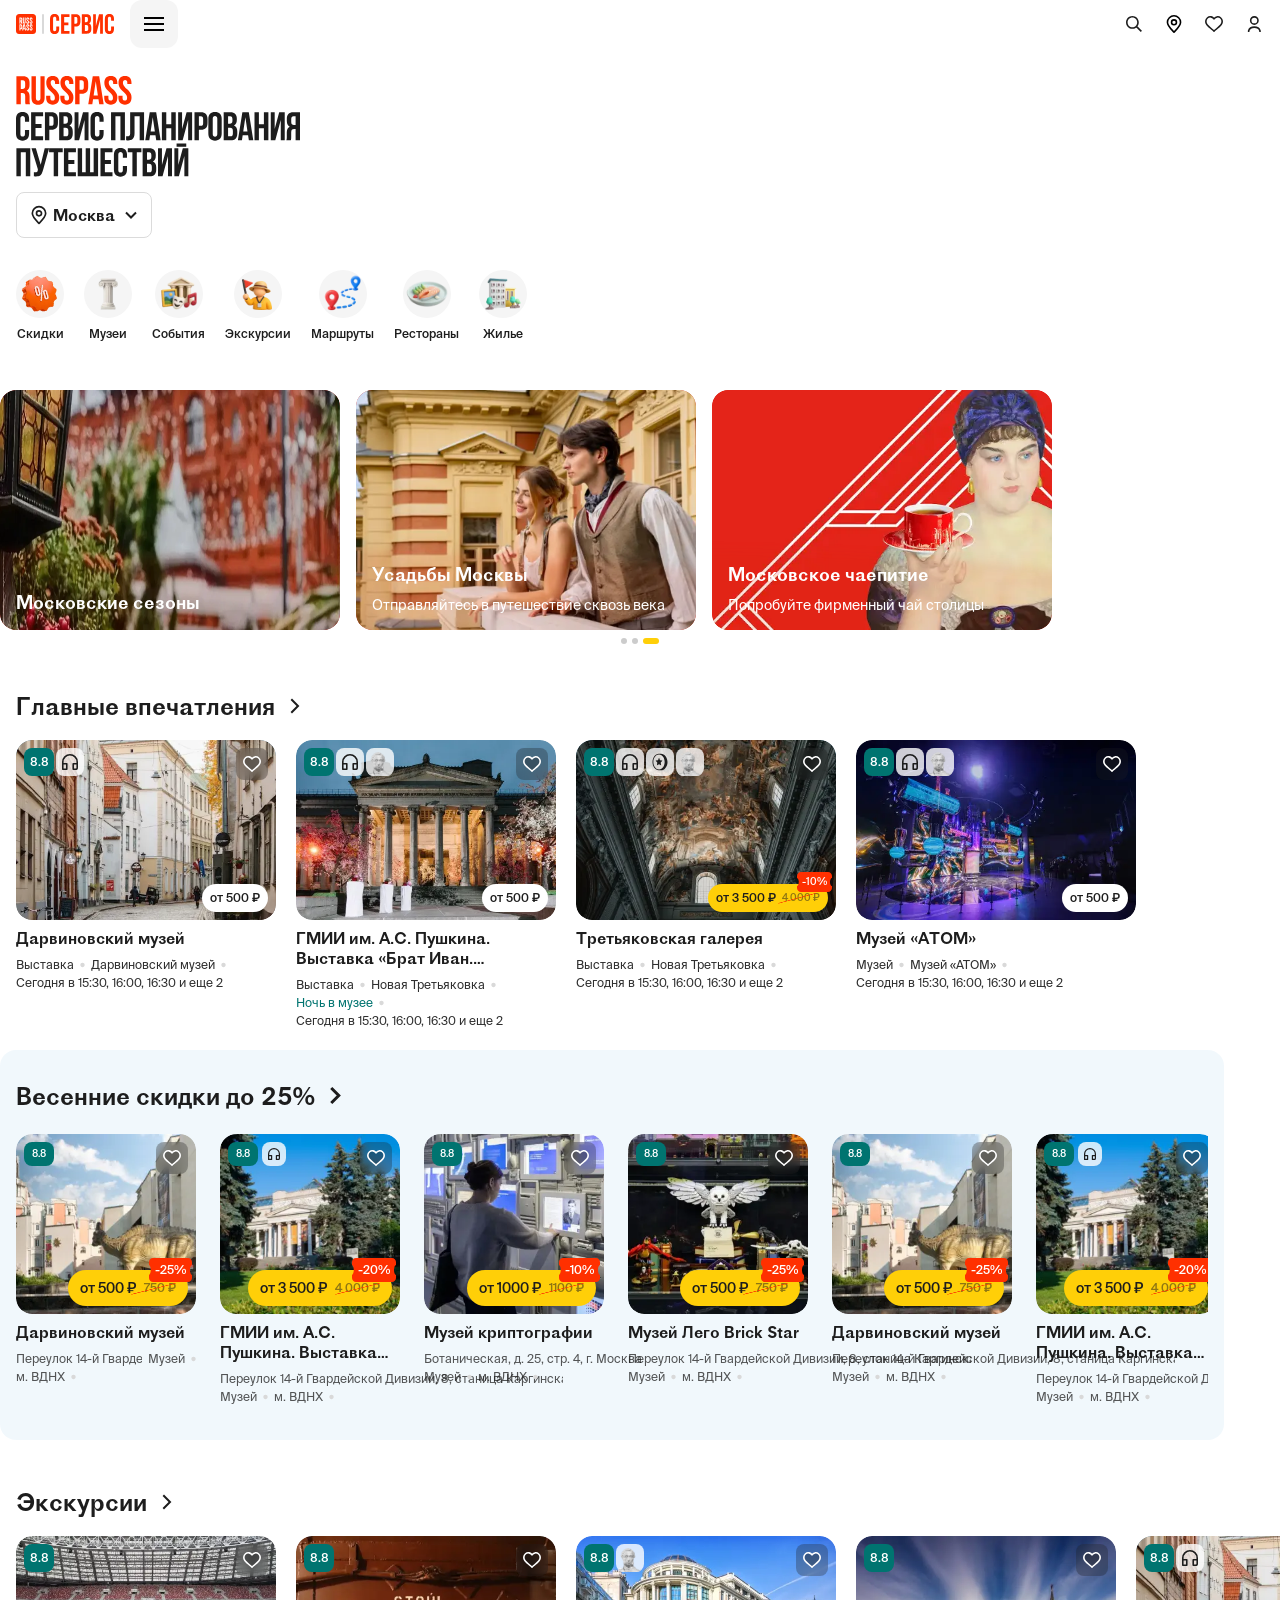
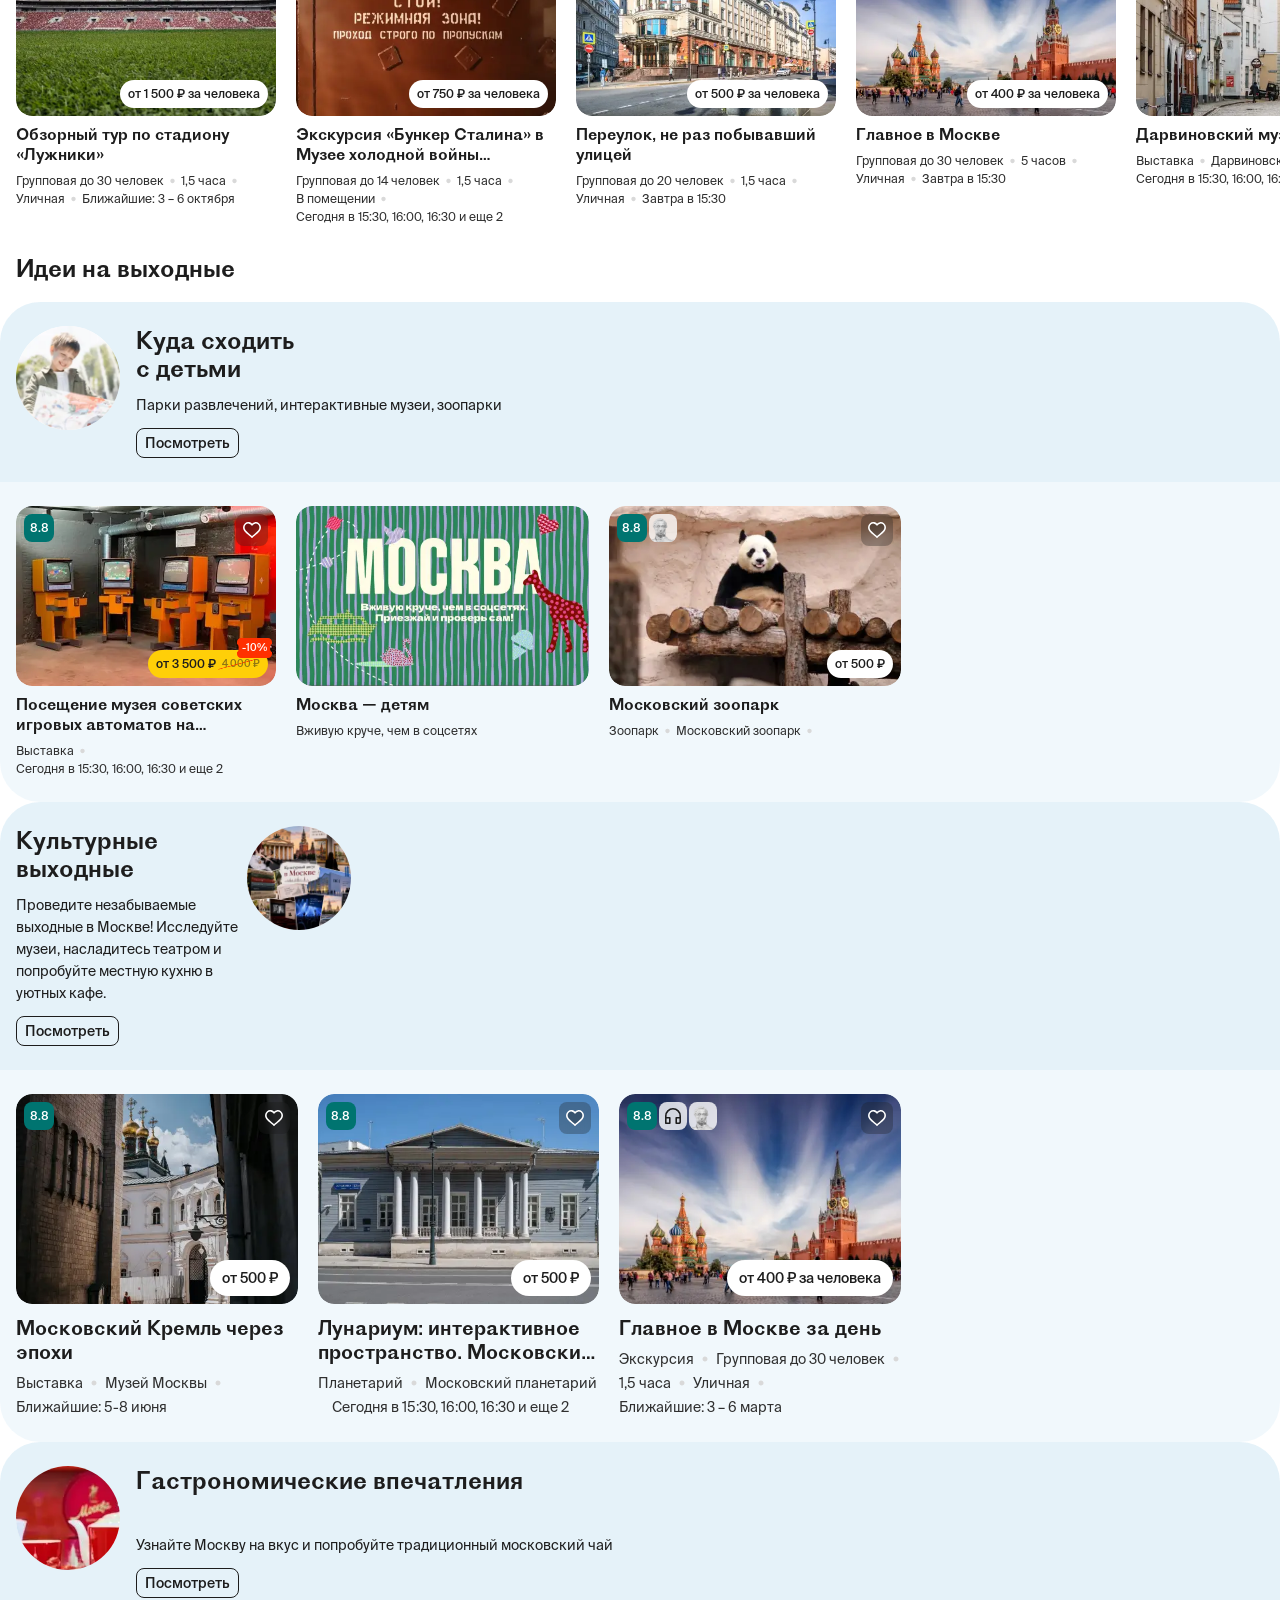
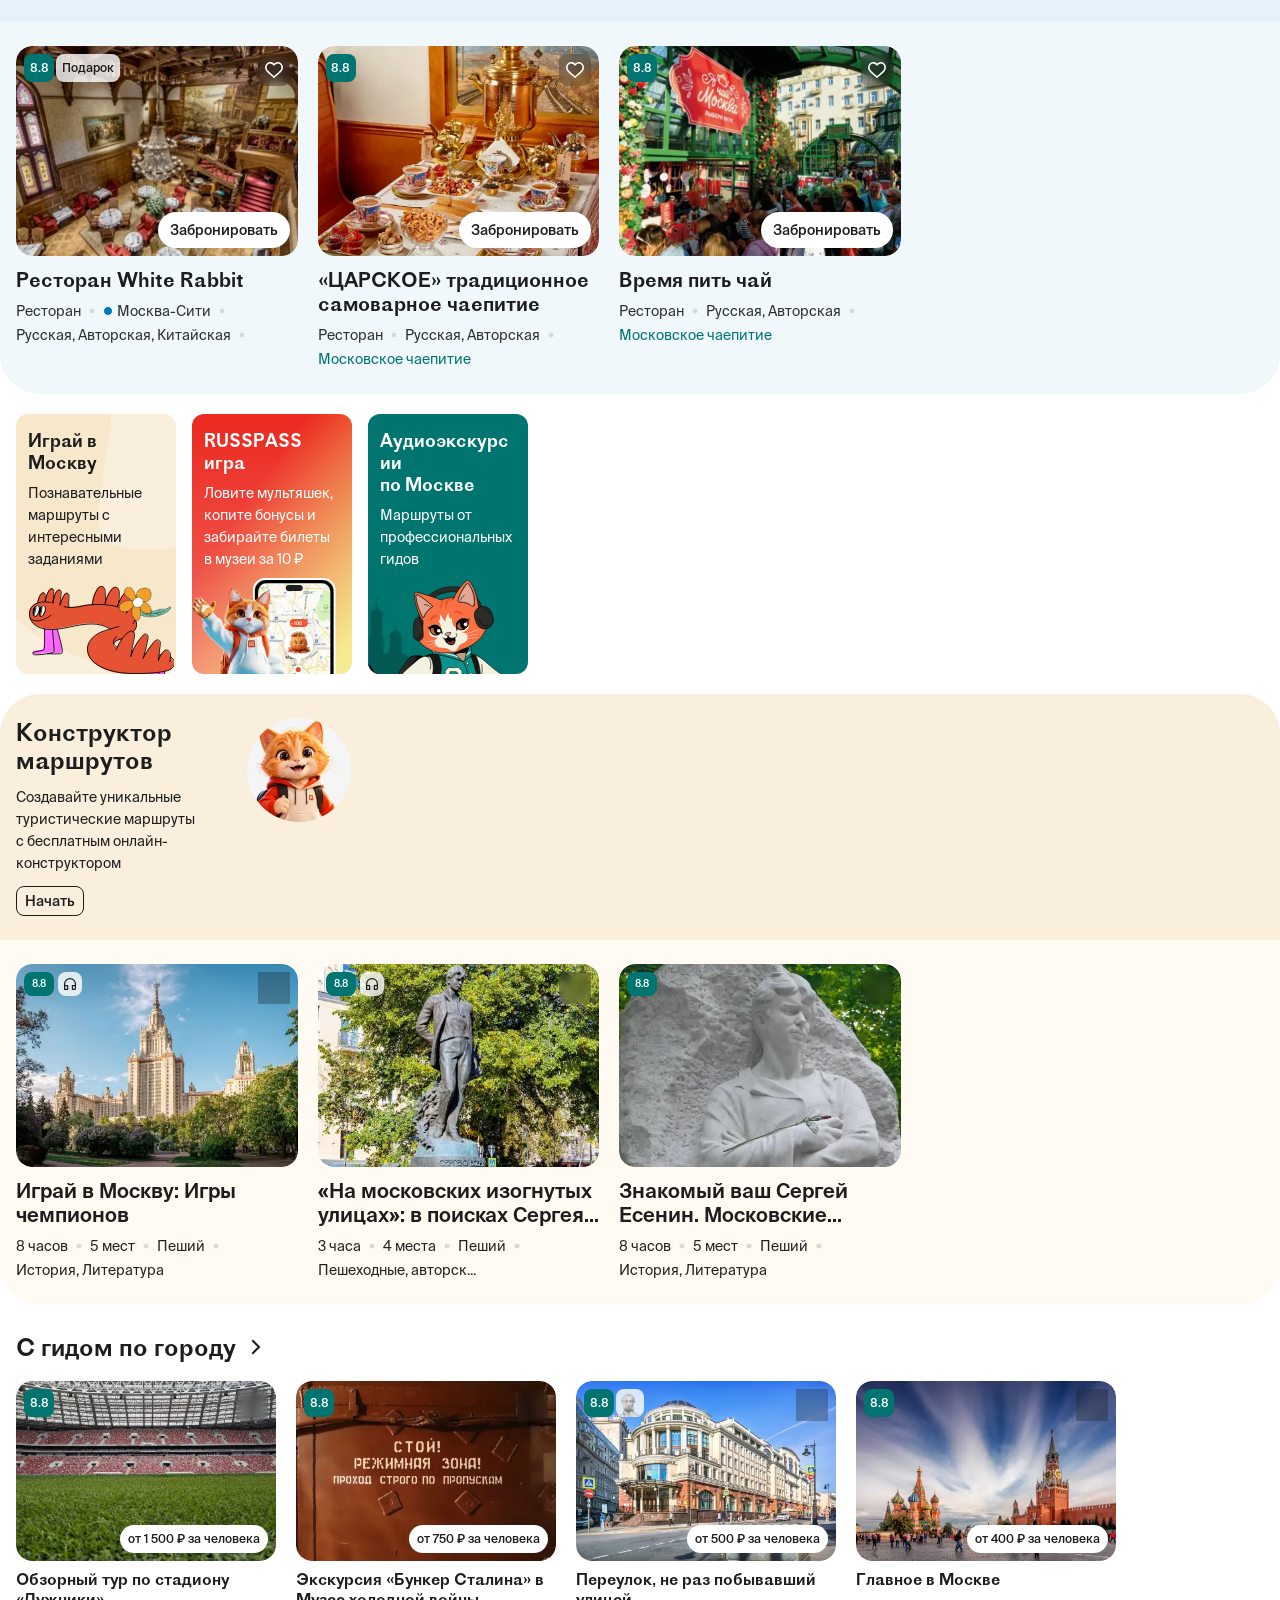
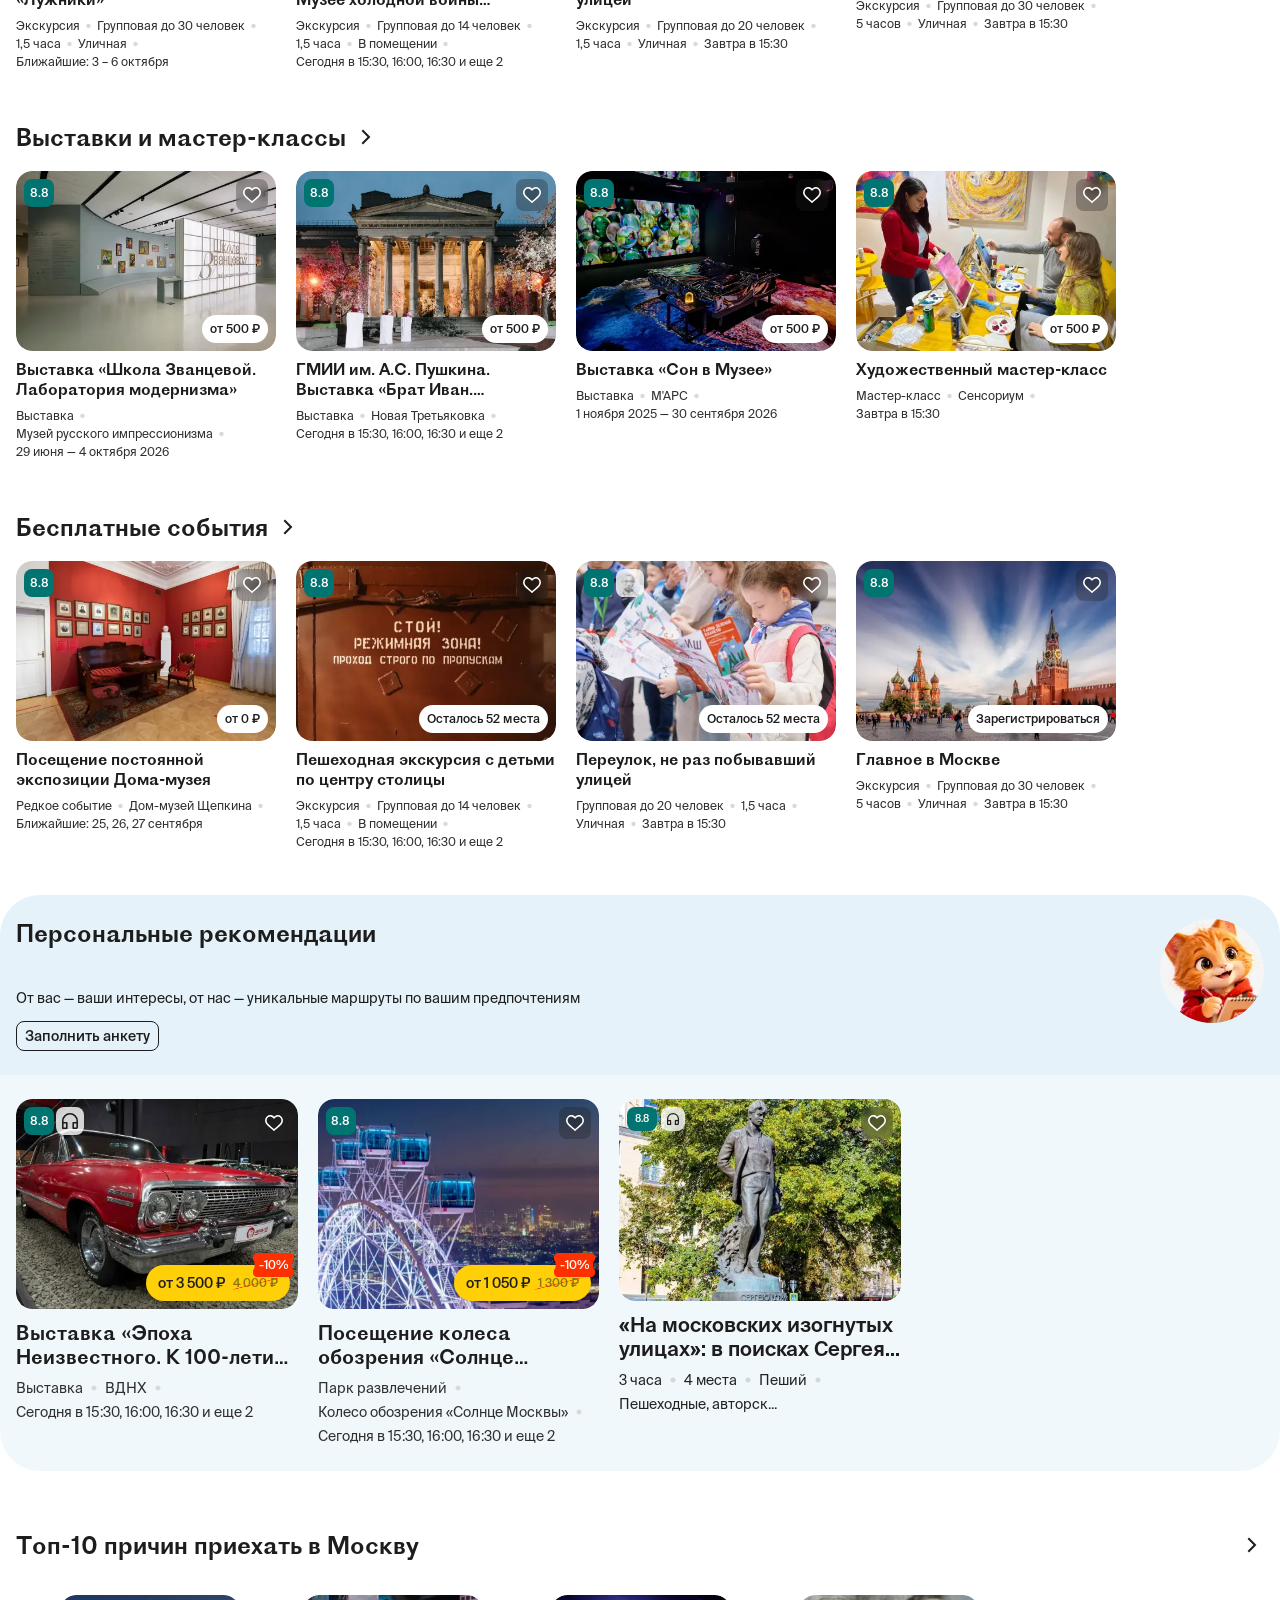
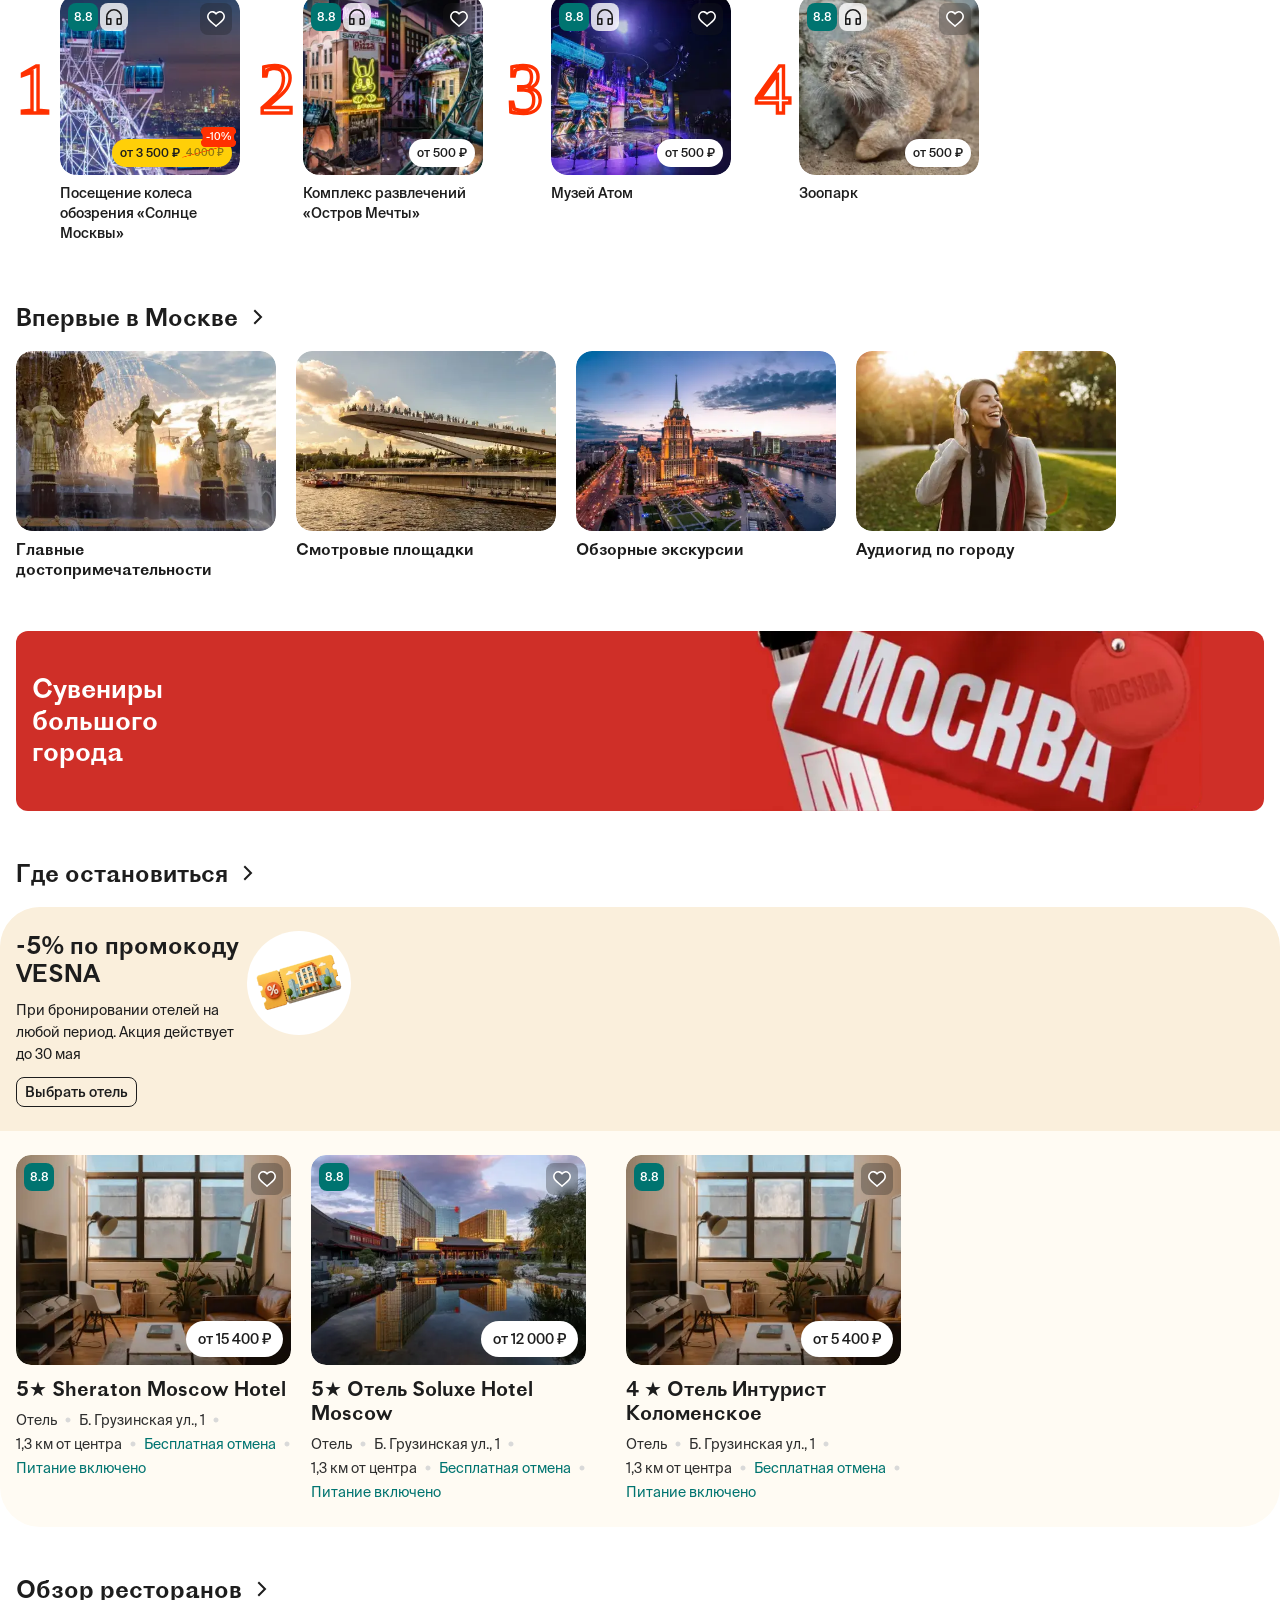
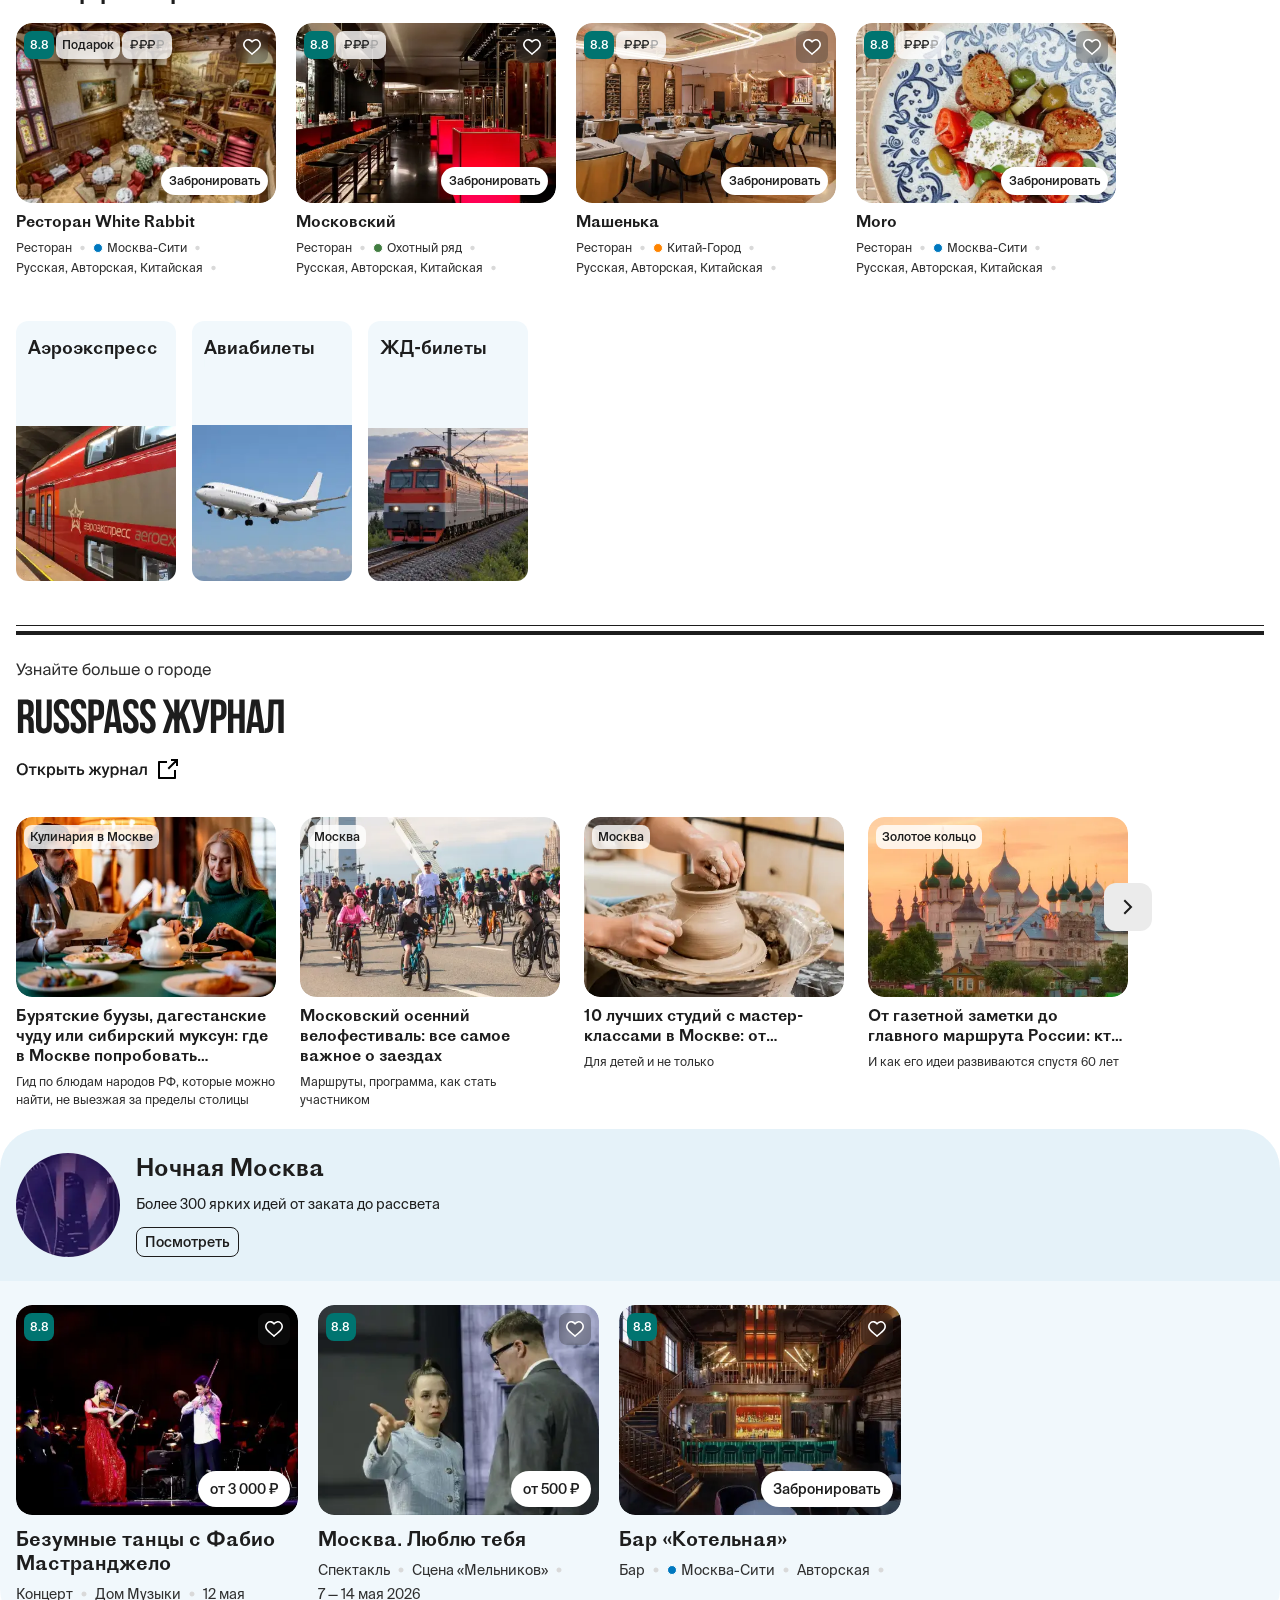
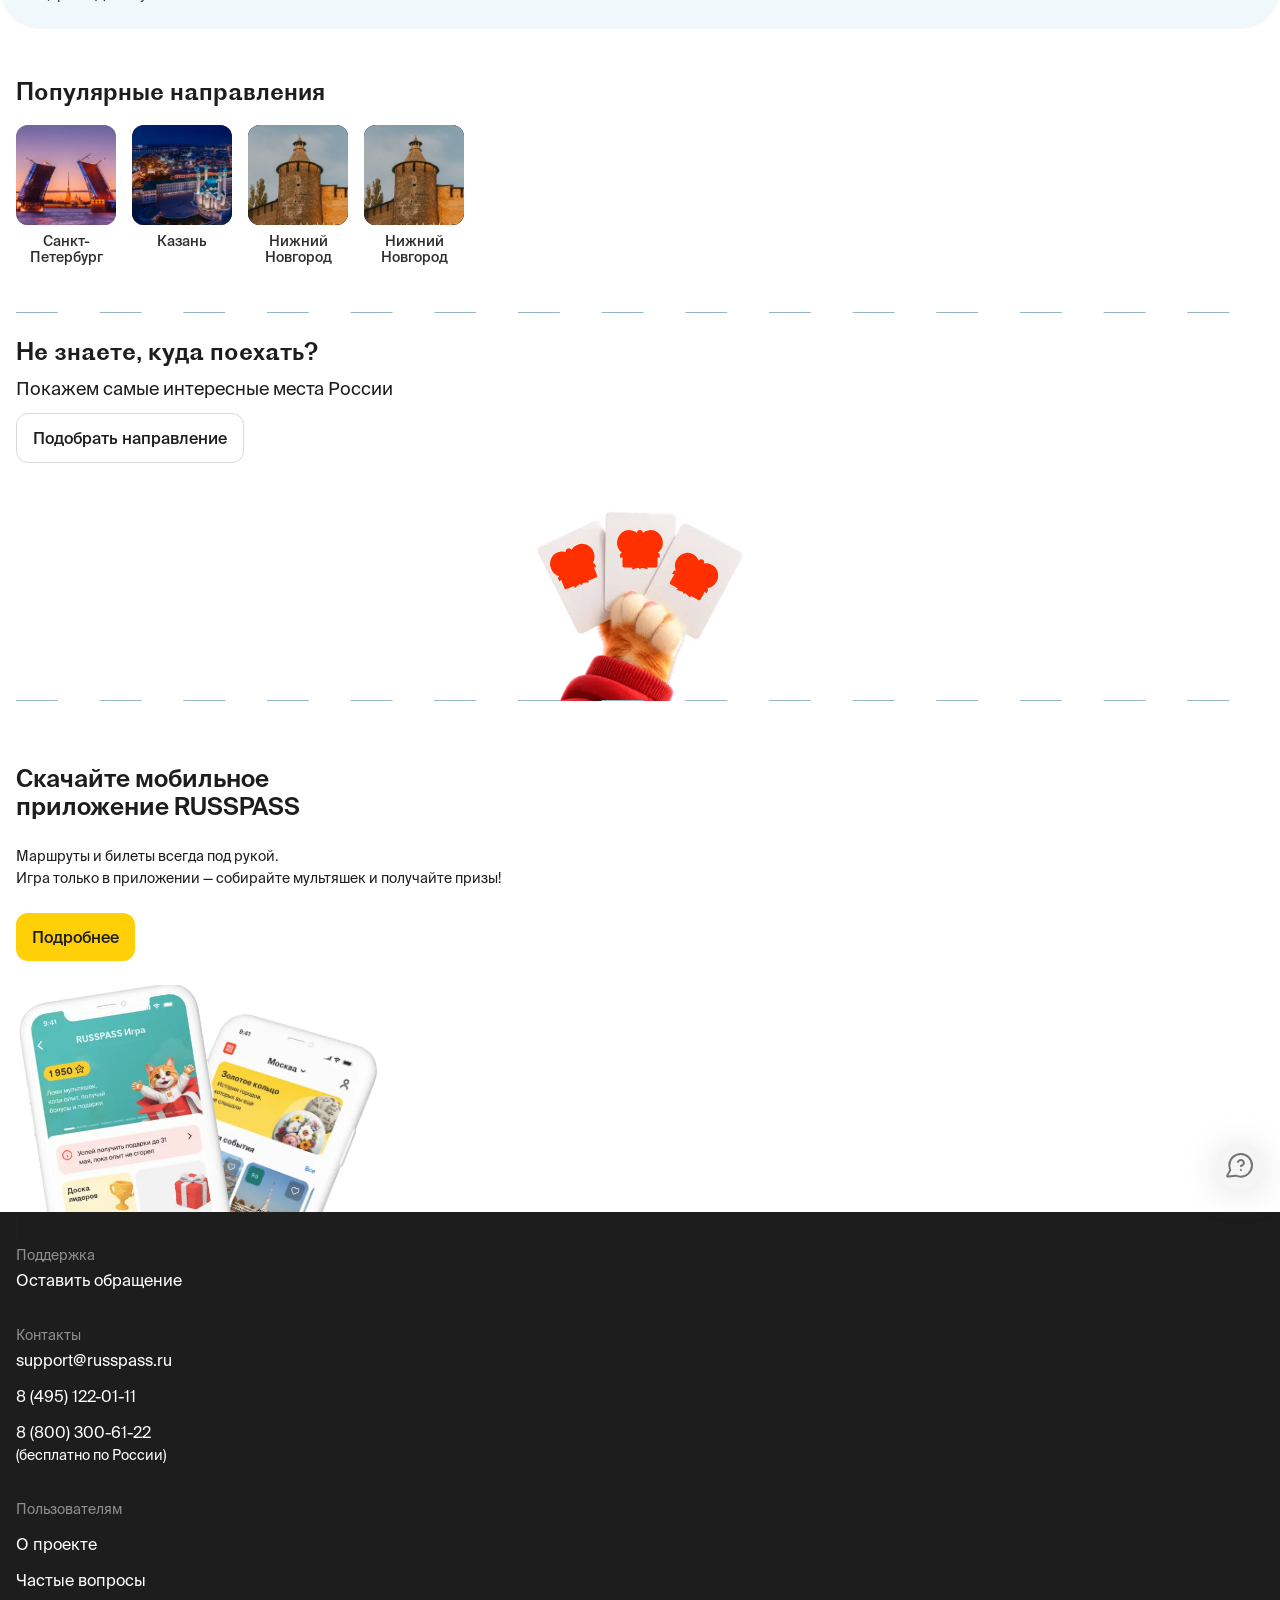
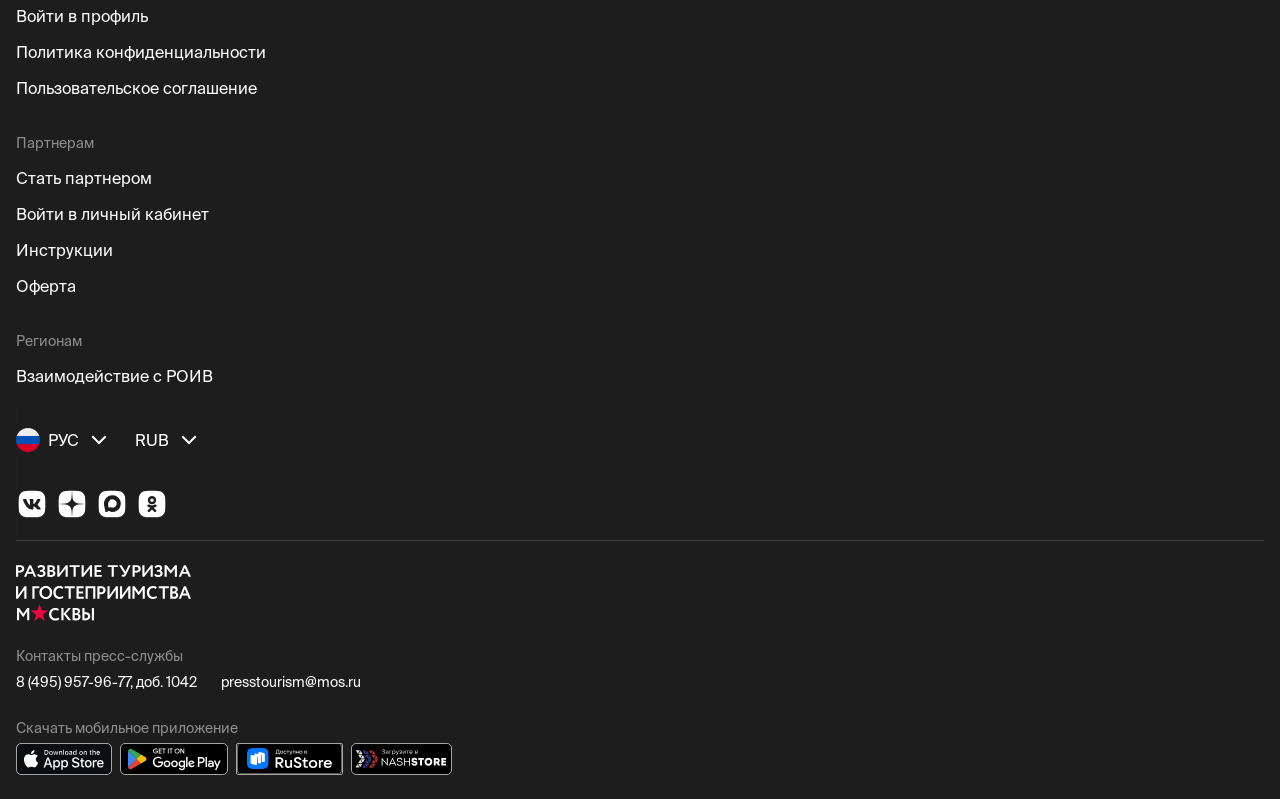
==== commit 0aac99ff: "Новый контент из Figma: карточки, фото, стрелки прокрутки в подборках, блок приложения Co-Authored-B" ====
--- a/mobile.html
+++ b/mobile.html
@@ -214,9 +214,6 @@
   .inset-\[-38\.33\%_-38\.35\%\] {
     inset: -38.33% -38.35%;
   }
-  .inset-\[0\.84\%_0\.18\%_-0\.59\%_0\.21\%\] {
-    inset: 0.84% 0.18% -0.59% 0.21%;
-  }
   .inset-\[0_-34\.7\%_-11\.62\%_-4\.39\%\] {
     inset: 0 -34.7% -11.62% -4.39%;
   }
@@ -241,18 +238,9 @@
   .inset-\[15\.7\%_9\.02\%_15\.3\%_9\.2\%\] {
     inset: 15.7% 9.02% 15.3% 9.2%;
   }
-  .inset-\[15\.52\%_9\.52\%_11\.47\%_9\.48\%\] {
-    inset: 15.52% 9.52% 11.47% 9.48%;
-  }
-  .inset-\[15\.52\%_75\.15\%_20\.69\%_9\.48\%\] {
-    inset: 15.52% 75.15% 20.69% 9.48%;
-  }
   .inset-\[15\.65\%_14\.88\%_72\.36\%_77\.23\%\] {
     inset: 15.65% 14.88% 72.36% 77.23%;
   }
-  .inset-\[16\.35\%_10\.22\%_66\.19\%_32\.35\%\] {
-    inset: 16.35% 10.22% 66.19% 32.35%;
-  }
   .inset-\[17\.71\%_20\.5\%_16\.46\%_17\.16\%\] {
     inset: 17.71% 20.5% 16.46% 17.16%;
   }
@@ -283,9 +271,6 @@
   .inset-\[43\.93\%_2\.21\%_43\.39\%_86\.25\%\] {
     inset: 43.93% 2.21% 43.39% 86.25%;
   }
-  .inset-\[45\%_9\.51\%_11\.47\%_31\.42\%\] {
-    inset: 45% 9.51% 11.47% 31.42%;
-  }
   .inset-\[69\.77\%_55\.35\%_0_0\.33\%\] {
     inset: 69.77% 55.35% 0 0.33%;
   }
@@ -367,21 +352,18 @@
   .top-\[3px\] {
     top: 3px;
   }
-  .top-\[4\.81px\] {
-    top: 4.81px;
-  }
   .top-\[4px\] {
     top: 4px;
   }
   .top-\[5\.9px\] {
     top: 5.9px;
   }
+  .top-\[5\.54px\] {
+    top: 5.54px;
+  }
   .top-\[7\.59px\] {
     top: 7.59px;
   }
-  .top-\[8\.25px\] {
-    top: 8.25px;
-  }
   .top-\[8\.34px\] {
     top: 8.34px;
   }
@@ -460,6 +442,12 @@
   .bottom-\[-0\.67px\] {
     bottom: -0.67px;
   }
+  .bottom-\[-191\.86px\] {
+    bottom: -191.86px;
+  }
+  .bottom-\[-213\.99px\] {
+    bottom: -213.99px;
+  }
   .bottom-\[20px\] {
     bottom: 20px;
   }
@@ -508,6 +496,9 @@
   .left-\[-138\.67px\] {
     left: -138.67px;
   }
+  .left-\[-159\.95px\] {
+    left: -159.95px;
+  }
   .left-\[-203\.36\%\] {
     left: -203.36%;
   }
@@ -547,9 +538,6 @@
   .left-\[16px\] {
     left: 16px;
   }
-  .left-\[21\.53px\] {
-    left: 21.53px;
-  }
   .left-\[29\.36px\] {
     left: 29.36px;
   }
@@ -571,12 +559,18 @@
   .left-\[100\.22px\] {
     left: 100.22px;
   }
+  .left-\[110\.59px\] {
+    left: 110.59px;
+  }
   .left-\[186\.55px\] {
     left: 186.55px;
   }
   .left-\[200\.46px\] {
     left: 200.46px;
   }
+  .left-\[calc\(50\%\+35\.91px\)\] {
+    left: calc(50% + 35.91px);
+  }
   .left-\[calc\(50\%-35\.04px\)\] {
     left: calc(50% - 35.04px);
   }
@@ -624,9 +618,6 @@
   }
   .aspect-\[292\/210\] {
     aspect-ratio: 292/210;
-  }
-  .aspect-\[292\/292\] {
-    aspect-ratio: 292/292;
   }
   .aspect-\[374\/272\] {
     aspect-ratio: 374/272;
@@ -744,9 +735,6 @@
   .h-\[5\.769px\] {
     height: 5.769px;
   }
-  .h-\[5\.838px\] {
-    height: 5.838px;
-  }
   .h-\[6\.621px\] {
     height: 6.621px;
   }
@@ -771,9 +759,6 @@
   .h-\[13px\] {
     height: 13px;
   }
-  .h-\[15\.75px\] {
-    height: 15.75px;
-  }
   .h-\[16px\] {
     height: 16px;
   }
@@ -801,9 +786,6 @@
   .h-\[28px\] {
     height: 28px;
   }
-  .h-\[30px\] {
-    height: 30px;
-  }
   .h-\[32\.002px\] {
     height: 32.002px;
   }
@@ -885,6 +867,9 @@
   .h-\[153px\] {
     height: 153px;
   }
+  .h-\[155\.393px\] {
+    height: 155.393px;
+  }
   .h-\[155px\] {
     height: 155px;
   }
@@ -918,6 +903,12 @@
   .h-\[215px\] {
     height: 215px;
   }
+  .h-\[218\.447px\] {
+    height: 218.447px;
+  }
+  .h-\[227px\] {
+    height: 227px;
+  }
   .h-\[234\.82\%\] {
     height: 234.82%;
   }
@@ -933,27 +924,27 @@
   .h-\[272px\] {
     height: 272px;
   }
-  .h-\[294px\] {
-    height: 294px;
-  }
   .h-\[297\.668px\] {
     height: 297.668px;
   }
   .h-\[388\.13\%\] {
     height: 388.13%;
   }
+  .h-\[425\.164px\] {
+    height: 425.164px;
+  }
+  .h-\[438\.082px\] {
+    height: 438.082px;
+  }
   .h-\[472\.739px\] {
     height: 472.739px;
   }
+  .h-\[508\.959px\] {
+    height: 508.959px;
+  }
   .h-\[595\.646px\] {
     height: 595.646px;
   }
-  .h-\[613\.146px\] {
-    height: 613.146px;
-  }
-  .h-\[644\.357px\] {
-    height: 644.357px;
-  }
   .h-\[hypot\(-33\.1049cqw\,60\.8045cqh\)\] {
     height: hypot(-33.1049cqw, 60.8045cqh);
   }
@@ -1005,9 +996,6 @@
   .w-\[30px\] {
     width: 30px;
   }
-  .w-\[31\.584px\] {
-    width: 31.584px;
-  }
   .w-\[32\.084px\] {
     width: 32.084px;
   }
@@ -1059,24 +1047,12 @@
   .w-\[82\.502px\] {
     width: 82.502px;
   }
-  .w-\[91px\] {
-    width: 91px;
-  }
-  .w-\[92\.25px\] {
-    width: 92.25px;
-  }
   .w-\[93\.71\%\] {
     width: 93.71%;
   }
-  .w-\[93px\] {
-    width: 93px;
-  }
   .w-\[96px\] {
     width: 96px;
   }
-  .w-\[99px\] {
-    width: 99px;
-  }
   .w-\[101\.587px\] {
     width: 101.587px;
   }
@@ -1098,21 +1074,27 @@
   .w-\[146\.68\%\] {
     width: 146.68%;
   }
+  .w-\[156\.818px\] {
+    width: 156.818px;
+  }
   .w-\[160px\] {
     width: 160px;
   }
-  .w-\[167px\] {
-    width: 167px;
-  }
   .w-\[168\.083px\] {
     width: 168.083px;
   }
   .w-\[174\.639px\] {
     width: 174.639px;
   }
+  .w-\[180px\] {
+    width: 180px;
+  }
   .w-\[186\.29\%\] {
     width: 186.29%;
   }
+  .w-\[219px\] {
+    width: 219px;
+  }
   .w-\[223px\] {
     width: 223px;
   }
@@ -1131,9 +1113,6 @@
   .w-\[280px\] {
     width: 280px;
   }
-  .w-\[285\.046px\] {
-    width: 285.046px;
-  }
   .w-\[297\.929px\] {
     width: 297.929px;
   }
@@ -1152,11 +1131,8 @@
   .w-\[358\.332px\] {
     width: 358.332px;
   }
-  .w-\[360\.539px\] {
-    width: 360.539px;
-  }
-  .w-\[361px\] {
-    width: 361px;
+  .w-\[374px\] {
+    width: 374px;
   }
   .w-\[375px\] {
     width: 375px;
@@ -1176,15 +1152,24 @@
   .w-\[449\.322px\] {
     width: 449.322px;
   }
+  .w-\[476\.184px\] {
+    width: 476.184px;
+  }
   .w-\[480px\] {
     width: 480px;
   }
+  .w-\[490\.652px\] {
+    width: 490.652px;
+  }
   .w-\[518px\] {
     width: 518px;
   }
   .w-\[526px\] {
     width: 526px;
   }
+  .w-\[552\.728px\] {
+    width: 552.728px;
+  }
   .w-\[581\.393px\] {
     width: 581.393px;
   }
@@ -1218,11 +1203,20 @@
   .max-w-\[160px\] {
     max-width: 160px;
   }
+  .max-w-\[343px\] {
+    max-width: 343px;
+  }
   .max-w-none {
     max-width: none;
   }
   .min-w-\[48px\] {
     min-width: 48px;
+  }
+  .min-w-\[124px\] {
+    min-width: 124px;
+  }
+  .min-w-\[158px\] {
+    min-width: 158px;
   }
   .min-w-\[260px\] {
     min-width: 260px;
@@ -1262,8 +1256,8 @@
   .rotate-\[-0\.62deg\] {
     rotate: -0.62deg;
   }
-  .rotate-\[-7\.29deg\] {
-    rotate: -7.29deg;
+  .rotate-\[-8\.93deg\] {
+    rotate: -8.93deg;
   }
   .rotate-\[-15\.98deg\] {
     rotate: -15.98deg;
@@ -1334,6 +1328,9 @@
   .gap-\[0\.722px\] {
     gap: 0.722px;
   }
+  .gap-\[0px_6px\] {
+    gap: 0px 6px;
+  }
   .gap-\[2px\] {
     gap: 2px;
   }
@@ -1456,9 +1453,6 @@
   }
   .rounded-\[120px\] {
     border-radius: 120px;
-  }
-  .rounded-\[604\.464px\] {
-    border-radius: 604.464px;
   }
   .rounded-\[inherit\] {
     border-radius: inherit;
@@ -1504,6 +1498,9 @@
   .border-\[\#a6a6a6\] {
     border-color: #a6a6a6;
   }
+  .border-\[\#d9d9d9\] {
+    border-color: #d9d9d9;
+  }
   .border-\[\#dbdbdb\] {
     border-color: #dbdbdb;
   }
@@ -1525,6 +1522,9 @@
   .bg-\[\#007470\] {
     background-color: #007470;
   }
+  .bg-\[\#747474\] {
+    background-color: #747474;
+  }
   .bg-\[\#cf2f28\] {
     background-color: #cf2f28;
   }
@@ -1537,6 +1537,9 @@
   .bg-\[\#ee5632\] {
     background-color: #ee5632;
   }
+  .bg-\[\#f1f1f1\] {
+    background-color: #f1f1f1;
+  }
   .bg-\[\#f5f5f5\] {
     background-color: #f5f5f5;
   }
@@ -1549,6 +1552,9 @@
   .bg-\[\#ffcf08\] {
     background-color: #ffcf08;
   }
+  .bg-\[\#fffbf3\] {
+    background-color: #fffbf3;
+  }
   .bg-\[rgba\(0\,0\,0\,0\.08\)\] {
     background-color: rgba(0,0,0,0.08);
   }
@@ -1708,6 +1714,9 @@
   .font-\[\'Bebas_Neue_Cyrillic\:Regular\'\] {
     font-family: 'Bebas Neue Cyrillic:Regular';
   }
+  .font-\[\'Proto_Grotesk\:Bold\'\] {
+    font-family: 'Proto Grotesk:Bold';
+  }
   .font-\[\'Proto_Grotesk\:Regular\'\] {
     font-family: 'Proto Grotesk:Regular';
   }
@@ -1765,8 +1774,8 @@
   .text-\[48px\] {
     font-size: 48px;
   }
-  .text-\[90px\] {
-    font-size: 90px;
+  .text-\[72px\] {
+    font-size: 72px;
   }
   .leading-\[0\.9\] {
     --tw-leading: 0.9;
@@ -2167,6 +2176,16 @@
 /* Figma "truncate text" isn't exported: clamp multi-line ellipsis text to 2 lines */
 p.overflow-hidden.text-ellipsis:not(.whitespace-nowrap),
 .overflow-hidden.text-ellipsis:not(.whitespace-nowrap) > p:only-child{display:-webkit-box;-webkit-box-orient:vertical;-webkit-line-clamp:2;overflow:hidden;margin:0}
+/* phone Top-10: titles run to 3 lines, as on desktop */
+:is([data-node-id="120:64259"],[data-node-id="137:80680"]) p.overflow-hidden.text-ellipsis,
+:is([data-node-id="120:64259"],[data-node-id="137:80680"]) .overflow-hidden.text-ellipsis>p{-webkit-line-clamp:3!important}
+/* «Популярные направления» / «Выберите новое направление»: city names run to 3 lines («Ханты-Мансийский автономный округ (Югра)») */
+:is([data-node-id="113:67786"],[data-node-id="132:71685"]) p.overflow-hidden.text-ellipsis,
+:is([data-node-id="113:67786"],[data-node-id="132:71685"]) .overflow-hidden.text-ellipsis>p{-webkit-line-clamp:3!important}
+/* tour cards («Туры в Москву»): a tag too long for one line wraps to a second one in Figma («Автобусные, История, …»);
+   other cards cut it with an ellipsis */
+:is([data-node-id="137:80323"],[data-node-id="140:88295"]) [data-name="Информация"] .whitespace-nowrap.text-ellipsis{white-space:normal}
+:is([data-node-id="137:80323"],[data-node-id="140:88295"]) [data-name="Информация"] .whitespace-nowrap.text-ellipsis>p{display:-webkit-box;-webkit-box-orient:vertical;-webkit-line-clamp:2;white-space:normal}
 /* Top-10 numbers are outlined text (fill none, stroke #FF3000 3.42px outside); the export drops strokes */
 [data-name="Топ-10"] .text-\[transparent\]{-webkit-text-stroke:3.42px #ff3000}
 /* Badge «Рекомендованные» (green hand on mint): the author removed it from every card on 2026-09-28;
@@ -2183,7 +2202,7 @@
 [data-node-id="113:68181"],[data-node-id="113:68191"]{flex-wrap:nowrap}
 </style>
 <link rel="stylesheet" href="prototype.css">
-</head><body><div id="root"><div class="bg-white content-stretch flex flex-col items-start relative size-full" data-node-id="113:68127" data-name="Главная Москва Mobile"><div class="content-stretch flex flex-col items-start relative shrink-0 w-full" data-node-id="113:70519" data-name="Header group С ГЕО"><div class="backdrop-blur-[8px] bg-[rgba(249,249,249,0.94)] content-stretch flex flex-col gap-[4px] items-center pb-[10px] relative shrink-0 w-full" data-node-id="20:10069"><div class="h-[50px] relative shrink-0 w-full" data-node-id="20:10071" data-name="Status bar/mini"><div class="absolute h-[13px] right-[11px] top-[21px] w-[68px]" data-node-id="20:10003"><img loading="lazy" decoding="async" alt="" class="absolute block inset-0 max-w-none size-full" src="assets/b34f4.svg"></div><div class="-translate-x-1/2 -translate-y-1/2 [word-break:break-word] absolute flex flex-col font-['SF_Pro_Text:Semibold'] justify-center leading-[0] left-[43px] not-italic text-[15px] text-black text-center top-[27.75px] tracking-[-0.28px] whitespace-nowrap" data-node-id="I20:10071;1:188"><p class="leading-[normal]">9:41</p></div></div><div class="content-stretch flex flex-col items-center px-[10px] relative shrink-0 w-full" data-node-id="20:10072"><div class="h-[36px] relative shrink-0 w-full" data-node-id="20:10073" data-name="Search Top"><div class="absolute bg-[rgba(0,0,0,0.08)] inset-0 rounded-[10px]" data-node-id="I20:10073;1:434" data-name="input search"></div><div class="-translate-y-1/2 absolute h-[17.982px] right-[8.76px] top-1/2 w-[14.757px]" data-node-id="I20:10073;205:1416" data-name="reload"><img loading="lazy" decoding="async" alt="" class="absolute block inset-0 max-w-none size-full" src="assets/c53d9.svg"></div><div class="-translate-y-1/2 absolute h-[12.331px] left-[10.12px] top-1/2 w-[18.703px]" data-node-id="I20:10073;205:1379" data-name="aA"><img loading="lazy" decoding="async" alt="" class="absolute block inset-0 max-w-none size-full" src="assets/2986f.svg"></div><div class="-translate-x-1/2 [word-break:break-word] absolute content-stretch flex gap-[4px] items-center leading-[0] left-1/2 not-italic overflow-clip text-black top-[9px] whitespace-nowrap" data-node-id="I20:10073;1:437" data-name="domain"><div class="flex flex-col font-['SF_Compact_Display:Regular'] justify-center relative shrink-0 text-[14px]" data-node-id="I20:10073;1:438"><svg width="10" height="13" viewBox="0 0 10 13" style="display: block;"><rect x="0.5" y="5.5" width="9" height="7" rx="1.5" fill="currentColor"></rect><path d="M2.5 6V4a2.5 2.5 0 015 0v2" fill="none" stroke="currentColor" stroke-width="1.3"></path></svg></div><div class="flex flex-col font-['SF_Pro_Text:Regular'] justify-center relative shrink-0 text-[16px] tracking-[-0.448px]" data-node-id="I20:10073;1:439"><p class="leading-[normal]">russpass.ru</p></div></div></div></div></div><div class="bg-white content-stretch flex h-[48px] items-center justify-between pl-[16px] pr-[8px] relative shrink-0 w-[375px]" data-node-id="113:70587" data-name="Header С ГЕО"><div class="content-stretch flex gap-[16px] items-center relative shrink-0" data-node-id="113:70629"><div class="content-stretch flex items-center relative shrink-0" data-node-id="113:70588" data-name="Left menu"><div class="content-stretch flex gap-[6px] items-center overflow-clip relative shrink-0" data-node-id="I113:70588;23448:82255" data-name="Header"><div class="content-stretch flex items-center py-[8px] relative shrink-0" data-node-id="I113:70588;23448:82255;2547:3245"><div class="relative shrink-0 size-[20px]" data-node-id="I113:70588;23448:82255;2490:2608" data-name="Logo"><img loading="lazy" decoding="async" alt="" class="absolute block inset-0 max-w-none size-full" src="assets/59e12.svg"></div></div><div class="bg-[#d9d9d9] h-[20px] relative rounded-[2px] shrink-0 w-[2px]" data-node-id="I113:70588;23448:82255;2490:2609" data-name="Selector"></div><div class="content-stretch flex gap-[4px] h-[36px] items-center py-[8px] relative shrink-0" data-node-id="I113:70588;23448:82255;2547:3244"><div class="aspect-[80.06039428710938/25.022315979003906] h-full relative shrink-0" data-node-id="1:5812"><img loading="lazy" decoding="async" alt="" class="absolute block inset-0 max-w-none size-full" src="assets/5c00e.svg"></div></div></div></div><div class="bg-[#f5f5f5] content-stretch flex gap-[var(--spacing\/8,8px)] items-center justify-center p-[var(--spacing\/12,12px)] relative rounded-[var(--radius\/12,12px)] shrink-0" data-node-id="113:70625" data-name="Burger"><div class="relative shrink-0 size-[24px]" data-node-id="I113:70625;5736:68520" data-name="chevron-right"><img loading="lazy" decoding="async" alt="" class="absolute block inset-0 max-w-none size-full" src="assets/b33ac.svg"></div></div></div><div class="content-stretch flex gap-[4px] items-start justify-end relative shrink-0" data-node-id="113:70589" data-name="Right menu"><div class="content-stretch flex h-[36px] items-center justify-center px-[8px] relative rounded-[8px] shrink-0" data-node-id="I113:70589;24931:67586" data-name="Menu element new"><div class="content-stretch flex items-center relative shrink-0" data-node-id="I113:70589;24931:67586;23448:82232" data-name="Component 1"><div class="relative shrink-0 size-[20px]" data-node-id="3:16"><img loading="lazy" decoding="async" alt="" class="absolute block inset-0 max-w-none size-full" src="assets/56da4.svg"></div></div></div><div class="content-stretch flex h-[36px] items-center justify-center px-[8px] relative rounded-[8px] shrink-0" data-node-id="I113:70589;24931:67731" data-name="Menu element new"><div class="relative shrink-0 size-[20px]" data-node-id="I113:70589;24931:67731;23448:82232" data-name="Component 1"><div class="-translate-x-1/2 -translate-y-1/2 absolute left-1/2 size-[20px] top-1/2" data-node-id="18:7381"><img loading="lazy" decoding="async" alt="" class="absolute block inset-0 max-w-none size-full" src="assets/bfe5c.svg"></div></div></div><div class="content-stretch flex h-[36px] items-center px-[8px] relative rounded-[8px] shrink-0" data-node-id="I113:70589;24931:67587" data-name="Menu element new"><div class="content-stretch flex items-center relative shrink-0" data-node-id="I113:70589;24931:67587;23448:82232" data-name="Component 1"><div class="relative shrink-0 size-[20px]" data-node-id="1:5822"><img loading="lazy" decoding="async" alt="" class="absolute block inset-0 max-w-none size-full" src="assets/e413a.svg"></div></div></div><div class="content-stretch flex h-[36px] items-center px-[8px] relative rounded-[8px] shrink-0" data-node-id="20:9840"><div class="content-stretch flex items-center relative shrink-0" data-node-id="20:9787"><div class="relative shrink-0 size-[20px]" id="node-3_698"><img loading="lazy" decoding="async" alt="" class="absolute block inset-0 max-w-none size-full" src="assets/97de7.svg"></div></div></div></div></div></div><div class="h-[24px] overflow-clip relative shrink-0 w-full" id="node-2_688"><div class="absolute bg-white left-0 opacity-1 top-0 w-px h-[16px]" id="node-2_689" data-name="Space"></div></div><div class="content-stretch flex flex-col gap-[12px] items-start justify-center pb-[24px] px-[16px] relative shrink-0" data-node-id="113:68131"><div data-node-id="113:68132" style="height:108px;width:343px;flex-shrink:0;padding-top:4px"><img loading="lazy" decoding="async" src="assets/title-hero-mobile.svg" width="284" height="101" alt="RUSSPASS. Сервис планирования путешествий" style="display:block"></div><div class="border border-[#dbdbdb] border-solid content-stretch flex gap-[8px] items-center p-[12px] relative rounded-[8px] shrink-0" data-node-id="50:79718"><div class="content-stretch flex gap-[4px] items-end relative shrink-0" data-node-id="50:79719"><div class="relative shrink-0 size-[20px]" data-node-id="50:79720" data-name="marker-pin-01"><img loading="lazy" decoding="async" alt="" class="absolute block inset-0 max-w-none size-full" src="assets/5349b.svg"></div><p class="[word-break:break-word] font-['Proto_Grotesk:Regular'] leading-[20px] not-italic relative shrink-0 text-[#1d1d1d] text-[16px] whitespace-nowrap" data-node-id="50:79721">Москва</p></div><div class="relative shrink-0 size-[16px]" data-node-id="50:79722" data-name="arrow"><img loading="lazy" decoding="async" alt="" class="absolute block inset-0 max-w-none size-full" src="assets/91820.svg"></div></div></div><div class="content-stretch flex gap-[20px] items-start pt-[8px] px-[16px] relative shrink-0 w-full" data-node-id="113:68148" data-name="menu каталогизатор мест и событий"><div class="content-stretch flex flex-col gap-[8px] items-center justify-center relative shrink-0" data-node-id="113:68173"><div class="bg-[#f5f5f5] overflow-clip relative rounded-[86.607px] shrink-0 size-[48px]" data-node-id="I113:68173;60:64653" data-name="Slot"><div class="absolute flex h-[47.74px] items-center justify-center left-px top-px w-[46.152px]" data-node-id="I113:68173;60:64653;113:68401"><div class="-rotate-15 flex-none"><div class="h-[39.454px] relative w-[37.209px]" data-name="image-wrap 1"><img loading="lazy" decoding="async" alt="" class="absolute inset-0 max-w-none object-bottom pointer-events-none size-full" src="assets/4e42a.webp"></div></div></div></div><p class="[word-break:break-word] font-['Suisse_Intl:Medium'] leading-[16px] not-italic relative shrink-0 text-[#1d1d1d] text-[12px] text-center whitespace-nowrap" data-node-id="I113:68173;60:64654">Скидки</p></div><div class="content-stretch flex flex-col gap-[8px] items-center justify-center relative shrink-0" data-node-id="113:68175"><div class="bg-[#f5f5f5] overflow-clip relative rounded-[86.607px] shrink-0 size-[48px]" data-node-id="I113:68175;60:64653" data-name="Slot"><div class="absolute left-[3.9px] size-[40.4px] top-[4px]" data-node-id="I113:68175;60:64653;140:88730" data-name="Rectangle"><img loading="lazy" decoding="async" alt="" class="absolute inset-0 max-w-none object-cover pointer-events-none size-full" src="assets/49814.webp"></div></div><p class="[word-break:break-word] font-['Suisse_Intl:Medium'] leading-[16px] not-italic relative shrink-0 text-[#1d1d1d] text-[12px] text-center whitespace-nowrap" data-node-id="I113:68175;60:64654">Музеи</p></div><div class="content-stretch flex flex-col gap-[8px] items-center justify-center relative shrink-0" data-node-id="113:70633"><div class="bg-[#f5f5f5] overflow-clip relative rounded-[86.607px] shrink-0 size-[48px]" data-node-id="I113:70633;60:64653" data-name="Slot"><div class="absolute left-[0.5px] size-[47.5px] top-[0.3px]" data-node-id="I113:70633;60:64653;140:88687" data-name="Rectangle"><img loading="lazy" decoding="async" alt="" class="absolute inset-0 max-w-none object-cover pointer-events-none size-full" src="assets/f318c.webp"></div></div><p class="[word-break:break-word] font-['Suisse_Intl:Medium'] leading-[16px] not-italic relative shrink-0 text-[#1d1d1d] text-[12px] text-center whitespace-nowrap" data-node-id="I113:70633;60:64654">События</p></div><div class="content-stretch flex flex-col gap-[8px] items-center justify-center relative shrink-0" data-node-id="113:68176"><div class="bg-[#f5f5f5] overflow-clip relative rounded-[86.607px] shrink-0 size-[48px]" data-node-id="I113:68176;60:64653" data-name="Slot"><div class="absolute inset-[17.71%_20.5%_16.46%_17.16%]" data-node-id="I113:68176;60:64653;140:88712" data-name="Object"><div class="absolute inset-0 overflow-hidden pointer-events-none"><img loading="lazy" decoding="async" alt="" class="absolute left-0 max-w-none size-full top-0" src="assets/8fd23.webp"></div></div></div><p class="[word-break:break-word] font-['Suisse_Intl:Medium'] leading-[16px] not-italic relative shrink-0 text-[#1d1d1d] text-[12px] text-center whitespace-nowrap" data-node-id="I113:68176;60:64654">Экскурсии</p></div><div class="content-stretch flex flex-col gap-[8px] items-center justify-center relative shrink-0" data-node-id="113:68177"><div class="bg-[#f5f5f5] overflow-clip relative rounded-[86.607px] shrink-0 size-[48px]" data-node-id="I113:68177;60:64653" data-name="Slot"><div class="absolute left-[0.5px] size-[48.3px] top-[-0.3px]" data-node-id="I113:68177;60:64653;140:88673" data-name="Rectangle"><img loading="lazy" decoding="async" alt="" class="absolute inset-0 max-w-none object-cover pointer-events-none size-full" src="assets/63dc4.webp"></div></div><p class="[word-break:break-word] font-['Suisse_Intl:Medium'] leading-[16px] not-italic relative shrink-0 text-[#1d1d1d] text-[12px] text-center whitespace-nowrap" data-node-id="I113:68177;60:64654">Маршруты</p></div><div class="content-stretch flex flex-col gap-[8px] items-center justify-center relative shrink-0" data-node-id="113:68178"><div class="bg-[#f5f5f5] overflow-clip relative rounded-[86.607px] shrink-0 size-[48px]" data-node-id="I113:68178;60:64653" data-name="Slot"><div class="absolute h-[37px] right-[-7px] top-[3px] w-[58px]" data-node-id="I113:68178;60:64653;154:79573" data-name="image"><div class="absolute inset-0 overflow-hidden pointer-events-none"><img loading="lazy" decoding="async" alt="" class="absolute h-[116.61%] left-[3.14%] max-w-none top-[-16.61%] w-[93.71%]" src="assets/b29ed.webp"></div></div></div><p class="[word-break:break-word] font-['Suisse_Intl:Medium'] leading-[16px] not-italic relative shrink-0 text-[#1d1d1d] text-[12px] text-center whitespace-nowrap" data-node-id="I113:68178;60:64654">Рестораны</p></div><div class="content-stretch flex flex-col gap-[8px] items-center justify-center relative shrink-0" data-node-id="113:68179"><div class="relative rounded-[86.607px] shrink-0 size-[48px]" data-node-id="I113:68179;60:64653" data-name="Slot"><div aria-hidden="true" class="absolute inset-0 pointer-events-none rounded-[86.607px]"><div class="absolute bg-[#f5f5f5] inset-0 rounded-[86.607px]"></div><img loading="lazy" decoding="async" alt="" class="absolute max-w-none object-bottom rounded-[86.607px] size-full" src="assets/8b079.webp"></div></div><p class="[word-break:break-word] font-['Suisse_Intl:Medium'] leading-[16px] not-italic relative shrink-0 text-[#1d1d1d] text-[12px] text-center whitespace-nowrap" data-node-id="I113:68179;60:64654">Жилье</p></div></div><div class="h-[24px] overflow-clip relative shrink-0 w-full" id="node-2_688"><div class="absolute bg-white left-0 opacity-1 top-0 w-px h-[16px]" id="node-2_689" data-name="Space"></div></div><div class="h-[24px] overflow-clip relative shrink-0 w-full" id="node-2_688"><div class="absolute bg-white left-0 opacity-1 top-0 w-px h-[16px]" id="node-2_689" data-name="Space"></div></div><div class="content-stretch flex gap-[16px] items-start relative shrink-0" data-node-id="115:76407"><div class="h-[240px] overflow-clip relative rounded-[var(--radius\/16,16px)] shrink-0 w-[340px]" data-node-id="113:68134"><div aria-hidden="true" class="absolute inset-0 pointer-events-none rounded-[var(--radius\/16,16px)]"><div class="absolute bg-[#cf2f28] inset-0 rounded-[var(--radius\/16,16px)]"></div><div class="absolute inset-0 overflow-hidden rounded-[var(--radius\/16,16px)]"><img loading="lazy" decoding="async" alt="" class="absolute h-[388.13%] left-0 max-w-none top-[-111.57%] w-full" src="assets/00dee.webp"></div></div><div class="absolute h-[272px] left-[-90px] top-[160px] w-[704px]" data-node-id="113:70639"><div class="absolute inset-[-3.68%_-1.42%]"><img loading="lazy" decoding="async" alt="" class="block max-w-none size-full" src="assets/7612f.svg"></div></div><div class="absolute content-stretch flex flex-col gap-[8px] items-start left-[16px] right-[16px] top-[202px]" data-node-id="113:68135"><p class="[word-break:break-word] font-['Proto_Grotesk:Regular'] leading-[22px] not-italic overflow-hidden relative shrink-0 text-[18px] text-ellipsis text-white w-full" data-node-id="113:68136">Московские сезоны</p></div></div><div class="h-[240px] overflow-clip relative rounded-[var(--radius\/16,16px)] shrink-0 w-[340px]" data-node-id="115:76393"><div aria-hidden="true" class="absolute inset-0 pointer-events-none rounded-[var(--radius\/16,16px)]"><div class="absolute bg-[#cf2f28] inset-0 rounded-[var(--radius\/16,16px)]"></div><img loading="lazy" decoding="async" alt="" class="absolute max-w-none object-cover rounded-[var(--radius\/16,16px)] size-full" src="assets/8b0ce.webp"></div><div class="absolute h-[272px] left-[-90px] top-[160px] w-[704px]" data-node-id="115:76395"><div class="absolute inset-[-3.68%_-1.42%]"><img loading="lazy" decoding="async" alt="" class="block max-w-none size-full" src="assets/7612f.svg"></div></div><div class="[word-break:break-word] absolute content-stretch flex flex-col gap-[8px] items-start leading-[22px] left-[16px] not-italic right-[16px] text-white top-[174px]" data-node-id="115:76396"><p class="font-['Proto_Grotesk:Regular'] overflow-hidden relative shrink-0 text-[18px] text-ellipsis w-full" data-node-id="115:76397">Усадьбы Москвы</p><p class="font-['Suisse_Intl:Regular'] overflow-hidden relative shrink-0 text-[14px] text-ellipsis w-full" data-node-id="115:76398">Отправляйтесь в путешествие сквозь века</p></div></div><div class="h-[240px] overflow-clip relative rounded-[var(--radius\/16,16px)] shrink-0 w-[340px]" data-node-id="115:76446"><div aria-hidden="true" class="absolute inset-0 pointer-events-none rounded-[var(--radius\/16,16px)]"><div class="absolute bg-[#cf2f28] inset-0 rounded-[var(--radius\/16,16px)]"></div><img loading="lazy" decoding="async" alt="" class="absolute max-w-none object-cover rounded-[var(--radius\/16,16px)] size-full" src="assets/27ead.webp"></div><div class="absolute h-[272px] left-[-90px] top-[160px] w-[704px]" data-node-id="115:76448"><div class="absolute inset-[-3.68%_-1.42%]"><img loading="lazy" decoding="async" alt="" class="block max-w-none size-full" src="assets/7612f.svg"></div></div><div class="[word-break:break-word] absolute content-stretch flex flex-col gap-[8px] items-start leading-[22px] left-[16px] not-italic right-[16px] text-white top-[174px]" data-node-id="115:76449"><p class="font-['Proto_Grotesk:Regular'] overflow-hidden relative shrink-0 text-[18px] text-ellipsis w-full" data-node-id="115:76450">Московское чаепитие</p><p class="font-['Suisse_Intl:Regular'] overflow-hidden relative shrink-0 text-[14px] text-ellipsis w-full" data-node-id="115:76451">Попробуйте фирменный чай столицы</p></div></div></div><div class="content-stretch flex gap-[5px] items-center justify-center pt-[8px] relative shrink-0 w-full" data-node-id="113:68140"><div class="bg-[#ffcf08] h-[6px] relative rounded-[100px] shrink-0 w-[16px]" data-node-id="113:68141"></div><div class="relative shrink-0 size-[6px]" data-node-id="113:68142"><img loading="lazy" decoding="async" alt="" class="absolute block inset-0 max-w-none size-full" src="assets/6e826.svg"></div><div class="relative shrink-0 size-[6px]" data-node-id="113:68143"><img loading="lazy" decoding="async" alt="" class="absolute block inset-0 max-w-none size-full" src="assets/6e826.svg"></div></div><div class="h-[20px] overflow-clip relative shrink-0 w-full" id="node-1_22"><div class="absolute bg-white left-0 opacity-1 top-0 w-px h-[40px]" id="node-1_23" data-name="Space"></div></div><div class="content-stretch flex flex-col items-start pb-[16px] pt-[24px] px-[16px] relative shrink-0 w-full" data-node-id="113:68180" data-name="Header"><div class="content-stretch flex gap-[8px] h-[36px] items-center relative shrink-0 w-full" data-node-id="I113:68180;50:79818" data-name="Title"><div class="[word-break:break-word] flex flex-col font-['Proto_Grotesk:Regular'] justify-center leading-[0] not-italic relative shrink-0 text-[#1d1d1d] text-[24px] whitespace-nowrap" data-node-id="I113:68180;50:79819"><p class="leading-[28px]">Главные впечатления</p></div><div class="relative shrink-0 size-[24px]" data-node-id="I113:68180;50:79820" data-name="chevron-right"><img loading="lazy" decoding="async" alt="" class="absolute block inset-0 max-w-none size-full" src="assets/92e19.svg"></div></div></div><div class="content-start flex flex-wrap gap-[40px_20px] items-start px-[16px] relative shrink-0" data-node-id="113:68181"><div class="content-stretch flex flex-col gap-[var(--spacing\/8,8px)] items-start min-w-[260px] relative rounded-[var(--radius\/20,20px)] shrink-0 w-[260px]" data-node-id="113:68182" data-name="Карточка каталогов NEW"><div class="content-stretch flex flex-col h-[180px] items-end justify-between p-[var(--spacing\/8,8px)] relative rounded-[var(--radius\/16,16px)] shrink-0 w-full" data-node-id="I113:68182;22335:228624" data-name="Верх карточки"><div aria-hidden="true" class="absolute inset-0 pointer-events-none rounded-[var(--radius\/16,16px)]"><img loading="lazy" decoding="async" alt="" class="absolute max-w-none object-cover rounded-[var(--radius\/16,16px)] size-full" src="assets/fbf7a.webp"><img loading="lazy" decoding="async" alt="" class="absolute max-w-none object-cover rounded-[var(--radius\/16,16px)] size-full" src="assets/db337.webp"></div><div class="content-stretch flex gap-[8px] items-start relative shrink-0 w-full" data-node-id="I113:68182;22335:228625" data-name="Бейджи NEW"><div class="content-center flex flex-[1_0_0] flex-wrap gap-[2px] items-center min-w-px relative" data-node-id="I113:68182;22335:228625;22317:201286"><div class="bg-[#007470] content-stretch flex flex-col h-[28px] items-center justify-center px-[6px] py-[4px] relative rounded-[8px] shrink-0 w-[30px]" id="node-18_7591"><p class="[word-break:break-word] font-[&quot;Suisse_Intl:Medium&quot;] leading-[16px] not-italic relative text-[12px] shrink-0 text-center text-white whitespace-nowrap" id="node-18_7592">8.8</p></div><div class="bg-[rgba(255,255,255,0.8)] content-stretch flex items-center justify-center max-w-[160px] overflow-clip p-[4px] relative rounded-[8px] shrink-0 size-[28px]" id="node-18_7595"><div class="relative shrink-0 size-[20px]" data-node-id="18:7596" data-name="headphones-01"><img loading="lazy" decoding="async" alt="" class="absolute block inset-0 max-w-none size-full" src="assets/9da6c.svg"></div></div></div><div class="backdrop-blur-[4px] bg-[rgba(29,29,29,0.3)] content-stretch flex items-center justify-center overflow-clip relative rounded-[var(--radius\/8,8px)] shrink-0 size-[32px]" data-node-id="18:7614"><div class="relative shrink-0 size-[20px]" data-node-id="18:7615" data-name="heart"><img loading="lazy" decoding="async" alt="" class="absolute block inset-0 max-w-none size-full" src="assets/d5ca6.svg"></div></div></div><div class="content-stretch flex items-start relative shrink-0" data-node-id="I113:68182;22335:228626" data-name="Кнопка"><div class="bg-white content-stretch flex gap-[8px] items-center justify-center px-[8px] py-[6px] relative rounded-[100px] shrink-0" data-node-id="I113:68182;22335:228626;23326:22353" data-name="Button v2"><p class="[word-break:break-word] font-['Suisse_Intl:Medium'] leading-[16px] not-italic relative shrink-0 text-[#1d1d1d] text-[12px] text-center whitespace-nowrap" data-node-id="I113:68182;22335:228626;23326:22355">от 500 ₽</p></div></div></div><div class="content-stretch flex flex-col items-start relative shrink-0 w-full" data-node-id="I113:68182;22317:198939" data-name="Низ карточки"><p class="[word-break:break-word] font-['Proto_Grotesk:Regular'] leading-[20px] not-italic overflow-hidden relative shrink-0 text-[#1d1d1d] text-[16px] text-ellipsis w-full" data-node-id="I113:68182;22317:198942">Дарвиновский музей</p><div class="h-[8px] overflow-clip relative shrink-0 w-full" id="node-2_682"><div class="absolute bg-white left-0 opacity-1 top-0 w-px h-[8px]" id="node-2_683" data-name="Space"></div></div><div class="content-start flex flex-wrap gap-[var(--spacing\/6,0px_6px)] items-start relative shrink-0 w-full" data-node-id="I113:68182;23256:28019" data-name="Информация"><div class="content-stretch flex items-center justify-center relative shrink-0" data-node-id="I113:68182;23256:28020" data-name="Тип"><div class="[word-break:break-word] flex flex-col font-['Suisse_Intl:Regular'] justify-center leading-[0] not-italic overflow-hidden relative shrink-0 text-[#2f2f2f] text-[12px] text-ellipsis whitespace-nowrap" data-node-id="I113:68182;23256:28020;22761:1132427"><p class="leading-[18px] overflow-hidden text-ellipsis">Выставка</p></div></div><div class="h-[18px] relative shrink-0 w-[5px]" id="node-1_73"><img loading="lazy" decoding="async" alt="" class="absolute block inset-0 max-w-none size-full" src="assets/9f964.svg"></div><div class="content-stretch flex items-center justify-center relative shrink-0" data-node-id="I113:68182;23256:28026" data-name="Площадка"><div class="[word-break:break-word] flex flex-col font-['Suisse_Intl:Regular'] justify-center leading-[0] not-italic overflow-hidden relative shrink-0 text-[#2f2f2f] text-[12px] text-ellipsis whitespace-nowrap" data-node-id="I113:68182;23256:28026;22761:1132427"><p class="leading-[18px] overflow-hidden text-ellipsis">Дарвиновский музей</p></div></div><div class="h-[18px] relative shrink-0 w-[5px]" id="node-1_73"><img loading="lazy" decoding="async" alt="" class="absolute block inset-0 max-w-none size-full" src="assets/9f964.svg"></div><div class="content-stretch flex items-start min-w-[48px] relative shrink-0" id="node-19_10"><div class="content-stretch flex items-center justify-center relative shrink-0" id="node-19_11" data-name="тег"><div class="[word-break:break-word] flex flex-col font-[&quot;Suisse_Intl:Regular&quot;] justify-center leading-[0] not-italic overflow-hidden relative shrink-0 text-[#2f2f2f] text-ellipsis whitespace-nowrap text-[12px]" id="node-I19_11-22761_1132427"><p class="overflow-hidden text-ellipsis leading-[18px]">Сегодня в 15:30, 16:00, 16:30 и еще 2</p></div></div></div></div></div></div><div class="content-stretch flex flex-col gap-[var(--spacing\/8,8px)] items-start min-w-[260px] relative rounded-[var(--radius\/20,20px)] shrink-0 w-[260px]" data-node-id="113:68183" data-name="Карточка каталогов NEW"><div class="content-stretch flex flex-col h-[180px] items-end justify-between p-[var(--spacing\/8,8px)] relative rounded-[var(--radius\/16,16px)] shrink-0 w-full" data-node-id="I113:68183;22335:228624" data-name="Верх карточки"><img loading="lazy" decoding="async" alt="" class="absolute inset-0 max-w-none object-cover pointer-events-none rounded-[var(--radius\/16,16px)] size-full" src="assets/fbf7a.webp"><div class="content-stretch flex gap-[8px] items-start relative shrink-0 w-full" data-node-id="I113:68183;22335:228625" data-name="Бейджи NEW"><div class="content-center flex flex-[1_0_0] flex-wrap gap-[2px] items-center min-w-px relative" data-node-id="I113:68183;22335:228625;22317:201286"><div class="bg-[#007470] content-stretch flex flex-col h-[28px] items-center justify-center px-[6px] py-[4px] relative rounded-[8px] shrink-0 w-[30px]" id="node-18_7591"><p class="[word-break:break-word] font-[&quot;Suisse_Intl:Medium&quot;] leading-[16px] not-italic relative text-[12px] shrink-0 text-center text-white whitespace-nowrap" id="node-18_7592">8.8</p></div><div class="bg-[rgba(255,255,255,0.8)] content-stretch flex items-center justify-center max-w-[160px] overflow-clip p-[4px] relative rounded-[8px] shrink-0 size-[28px]" id="node-18_7595"><div class="relative shrink-0 size-[20px]" data-node-id="18:7596" data-name="headphones-01"><img loading="lazy" decoding="async" alt="" class="absolute block inset-0 max-w-none size-full" src="assets/9da6c.svg"></div></div><div class="bg-[rgba(255,255,255,0.8)] content-stretch flex items-end justify-center max-w-[160px] overflow-clip p-[4px] relative rounded-[8px] shrink-0 size-[28px]" id="node-18_7599"><div class="absolute bottom-[-0.67px] h-[24.672px] left-0 w-[28px]" data-node-id="18:7600" data-name="tall_monochrome 1"><div class="absolute inset-0 overflow-hidden pointer-events-none"><img loading="lazy" decoding="async" alt="" class="absolute h-[158.71%] left-[-4.85%] max-w-none top-0 w-[146.68%]" src="assets/2abfb.webp"></div></div></div></div><div class="backdrop-blur-[4px] bg-[rgba(29,29,29,0.3)] content-stretch flex items-center justify-center overflow-clip relative rounded-[var(--radius\/8,8px)] shrink-0 size-[32px]" data-node-id="18:7614"><div class="relative shrink-0 size-[20px]" data-node-id="18:7615" data-name="heart"><img loading="lazy" decoding="async" alt="" class="absolute block inset-0 max-w-none size-full" src="assets/d5ca6.svg"></div></div></div><div class="content-stretch flex items-start relative shrink-0" id="node-21_8589"><div class="bg-white content-stretch flex gap-[8px] items-center justify-center relative rounded-[100px] shrink-0 px-[8px] py-[6px]" id="node-21_8590" data-name="Button v2"><p class="[word-break:break-word] font-[&quot;Suisse_Intl:Medium&quot;] not-italic relative shrink-0 text-[#1d1d1d] text-center whitespace-nowrap leading-[16px] text-[12px]" id="node-21_8592">от 500 ₽</p></div></div></div><div class="content-stretch flex flex-col items-start relative shrink-0 w-full" data-node-id="I113:68183;22317:198939" data-name="Низ карточки"><p class="[word-break:break-word] font-['Proto_Grotesk:Regular'] leading-[20px] not-italic overflow-hidden relative shrink-0 text-[#1d1d1d] text-[16px] text-ellipsis w-full" data-node-id="I113:68183;22317:198942">ГМИИ им. А.С. Пушкина. Выставка «Брат Иван. Коллекции Михаила и Ивана Мороз</p><div class="h-[8px] overflow-clip relative shrink-0 w-full" id="node-2_682"><div class="absolute bg-white left-0 opacity-1 top-0 w-px h-[8px]" id="node-2_683" data-name="Space"></div></div><div class="content-start flex flex-wrap gap-[var(--spacing\/6,0px_6px)] items-start relative shrink-0 w-full" data-node-id="I113:68183;23256:28019" data-name="Информация"><div class="content-stretch flex items-center justify-center relative shrink-0" data-node-id="I113:68183;23256:28020" data-name="Тип"><div class="[word-break:break-word] flex flex-col font-['Suisse_Intl:Regular'] justify-center leading-[0] not-italic overflow-hidden relative shrink-0 text-[#2f2f2f] text-[12px] text-ellipsis whitespace-nowrap" data-node-id="I113:68183;23256:28020;22761:1132427"><p class="leading-[18px] overflow-hidden text-ellipsis">Выставка</p></div></div><div class="h-[18px] relative shrink-0 w-[5px]" id="node-1_73"><img loading="lazy" decoding="async" alt="" class="absolute block inset-0 max-w-none size-full" src="assets/9f964.svg"></div><div class="content-stretch flex items-center justify-center relative shrink-0" data-node-id="I113:68183;23256:28026" data-name="Площадка"><div class="[word-break:break-word] flex flex-col font-['Suisse_Intl:Regular'] justify-center leading-[0] not-italic overflow-hidden relative shrink-0 text-[#2f2f2f] text-[12px] text-ellipsis whitespace-nowrap" data-node-id="I113:68183;23256:28026;22761:1132427"><p class="leading-[18px] overflow-hidden text-ellipsis">Новая Третьяковка</p></div></div><div class="h-[18px] relative shrink-0 w-[5px]" id="node-1_73"><img loading="lazy" decoding="async" alt="" class="absolute block inset-0 max-w-none size-full" src="assets/9f964.svg"></div><div class="content-stretch flex items-center justify-center relative shrink-0" data-node-id="I113:68183;23256:28153" data-name="Спецпроект"><div class="[word-break:break-word] flex flex-col font-['Suisse_Intl:Regular'] justify-center leading-[0] not-italic overflow-hidden relative shrink-0 text-[#007470] text-[12px] text-ellipsis whitespace-nowrap" data-node-id="I113:68183;23256:28153;22761:1132427"><p class="leading-[18px] overflow-hidden text-ellipsis">Ночь в музее</p></div></div><div class="h-[18px] relative shrink-0 w-[5px]" id="node-1_73"><img loading="lazy" decoding="async" alt="" class="absolute block inset-0 max-w-none size-full" src="assets/9f964.svg"></div><div class="content-stretch flex items-start min-w-[48px] relative shrink-0" id="node-19_10"><div class="content-stretch flex items-center justify-center relative shrink-0" id="node-19_11" data-name="тег"><div class="[word-break:break-word] flex flex-col font-[&quot;Suisse_Intl:Regular&quot;] justify-center leading-[0] not-italic overflow-hidden relative shrink-0 text-[#2f2f2f] text-ellipsis whitespace-nowrap text-[12px]" id="node-I19_11-22761_1132427"><p class="overflow-hidden text-ellipsis leading-[18px]">Сегодня в 15:30, 16:00, 16:30 и еще 2</p></div></div></div></div></div></div><div class="content-stretch flex flex-col gap-[var(--spacing\/8,8px)] items-start min-w-[260px] relative rounded-[var(--radius\/20,20px)] shrink-0 w-[260px]" data-node-id="113:68184" data-name="Карточка каталогов NEW"><div class="content-stretch flex flex-col h-[180px] items-end justify-between p-[var(--spacing\/8,8px)] relative rounded-[var(--radius\/16,16px)] shrink-0 w-full" data-node-id="I113:68184;22335:228624" data-name="Верх карточки"><div aria-hidden="true" class="absolute inset-0 pointer-events-none rounded-[var(--radius\/16,16px)]"><img loading="lazy" decoding="async" alt="" class="absolute max-w-none object-cover rounded-[var(--radius\/16,16px)] size-full" src="assets/fbf7a.webp"><img loading="lazy" decoding="async" alt="" class="absolute max-w-none object-cover rounded-[var(--radius\/16,16px)] size-full" src="assets/92c87.webp"></div><div class="content-stretch flex gap-[8px] items-start relative shrink-0 w-full" data-node-id="I113:68184;22335:228625" data-name="Бейджи NEW"><div class="content-center flex flex-[1_0_0] flex-wrap gap-[2px] items-center min-w-px relative" data-node-id="I113:68184;22335:228625;22317:201286"><div class="bg-[#007470] content-stretch flex flex-col h-[28px] items-center justify-center px-[6px] py-[4px] relative rounded-[8px] shrink-0 w-[30px]" id="node-18_7591"><p class="[word-break:break-word] font-[&quot;Suisse_Intl:Medium&quot;] leading-[16px] not-italic relative text-[12px] shrink-0 text-center text-white whitespace-nowrap" id="node-18_7592">8.8</p></div><div class="bg-[rgba(255,255,255,0.8)] content-stretch flex items-center justify-center max-w-[160px] overflow-clip p-[4px] relative rounded-[8px] shrink-0 size-[28px]" id="node-18_7595"><div class="relative shrink-0 size-[20px]" data-node-id="18:7596" data-name="headphones-01"><img loading="lazy" decoding="async" alt="" class="absolute block inset-0 max-w-none size-full" src="assets/9da6c.svg"></div></div><div class="bg-[rgba(255,255,255,0.8)] content-stretch flex items-center justify-center max-w-[160px] overflow-clip p-[4px] relative rounded-[8px] shrink-0 size-[28px]" id="node-18_7597"><div class="relative shrink-0 size-[20px]" data-node-id="18:7598"><img loading="lazy" decoding="async" alt="" class="absolute block inset-0 max-w-none size-full" src="assets/6ef7f.svg"></div></div><div class="bg-[rgba(255,255,255,0.8)] content-stretch flex items-end justify-center max-w-[160px] overflow-clip p-[4px] relative rounded-[8px] shrink-0 size-[28px]" id="node-18_7599"><div class="absolute bottom-[-0.67px] h-[24.672px] left-0 w-[28px]" data-node-id="18:7600" data-name="tall_monochrome 1"><div class="absolute inset-0 overflow-hidden pointer-events-none"><img loading="lazy" decoding="async" alt="" class="absolute h-[158.71%] left-[-4.85%] max-w-none top-0 w-[146.68%]" src="assets/2abfb.webp"></div></div></div></div><div class="backdrop-blur-[4px] bg-[rgba(29,29,29,0.3)] content-stretch flex items-center justify-center overflow-clip relative rounded-[var(--radius\/8,8px)] shrink-0 size-[32px]" data-node-id="18:7614"><div class="relative shrink-0 size-[20px]" data-node-id="18:7615" data-name="heart"><img loading="lazy" decoding="async" alt="" class="absolute block inset-0 max-w-none size-full" src="assets/d5ca6.svg"></div></div></div><div class="content-stretch flex items-start relative shrink-0" data-node-id="I113:68184;22335:228626" data-name="Кнопка"><div class="bg-[#ffcf08] content-stretch flex gap-[6px] h-[28px] items-center justify-center px-[8px] py-[6px] relative rounded-[100px] shrink-0" data-node-id="I113:68184;22335:228626;23326:22388" data-name="Button v2"><div class="[word-break:break-word] flex flex-col font-['Suisse_Intl:Medium'] justify-end leading-[0] not-italic relative shrink-0 text-[#1d1d1d] text-[12px] text-center whitespace-nowrap" data-node-id="I113:68184;22335:228626;23326:22390"><p class="leading-[16px]">от 3 500 ₽ </p></div><div class="[word-break:break-word] flex flex-col font-['Suisse_Intl:Medium'] h-[20px] justify-center leading-[0] not-italic relative shrink-0 text-[10px] text-[rgba(29,29,29,0.5)] text-center w-[38px]" data-node-id="I113:68184;22335:228626;23326:22391"><p class="leading-[12px]">4 000 ₽ </p></div><div class="-translate-y-1/2 absolute flex h-[10.191px] items-center justify-center right-[11.98px] top-[calc(50%-0.16px)] w-[38.033px]" data-node-id="I113:68184;22335:228626;23326:22393"><div class="flex-none rotate-165"><div class="h-0 relative w-[39.375px]"><div class="absolute inset-[-1px_0_0_0]"><img loading="lazy" decoding="async" alt="" class="block max-w-none size-full" src="assets/65447.svg"></div></div></div></div></div><div class="absolute bottom-[20px] content-stretch flex h-[20px] items-center right-[-4px]" data-node-id="I113:68184;22335:228626;23326:22394" data-name="Скидка"><div class="h-full relative shrink-0 w-[4px]" data-node-id="I113:68184;22335:228626;23326:22394;44105:434893" data-name="Subtract"><img loading="lazy" decoding="async" alt="" class="absolute block inset-0 max-w-none size-full" src="assets/8dd30.svg"></div><div class="bg-[#ff3000] content-stretch flex items-center justify-center px-px py-[4px] relative shrink-0" data-node-id="I113:68184;22335:228626;23326:22394;44105:434896" data-name="Середина билета"><p class="[word-break:break-word] font-['Suisse_Intl:Medium'] leading-[12px] not-italic relative shrink-0 text-[10px] text-center text-white whitespace-nowrap" data-node-id="I113:68184;22335:228626;23326:22394;44105:434897">-10%</p></div><div class="flex h-full items-center justify-center relative shrink-0" data-node-id="I113:68184;22335:228626;23326:22394;44105:434898"><div class="flex-none h-full rotate-180"><div class="h-full relative w-[4px]" data-name="Subtract"><img loading="lazy" decoding="async" alt="" class="absolute block inset-0 max-w-none size-full" src="assets/7bb62.svg"></div></div></div></div></div></div><div class="content-stretch flex flex-col items-start relative shrink-0 w-full" data-node-id="I113:68184;22317:198939" data-name="Низ карточки"><p class="[word-break:break-word] font-['Proto_Grotesk:Regular'] leading-[20px] not-italic overflow-hidden relative shrink-0 text-[#1d1d1d] text-[16px] text-ellipsis w-full" data-node-id="I113:68184;22317:198942">Третьяковская галерея</p><div class="h-[8px] overflow-clip relative shrink-0 w-full" id="node-2_682"><div class="absolute bg-white left-0 opacity-1 top-0 w-px h-[8px]" id="node-2_683" data-name="Space"></div></div><div class="content-start flex flex-wrap gap-[var(--spacing\/6,0px_6px)] items-start relative shrink-0 w-full" data-node-id="I113:68184;23256:28019" data-name="Информация"><div class="content-stretch flex items-center justify-center relative shrink-0" data-node-id="I113:68184;23256:28020" data-name="Тип"><div class="[word-break:break-word] flex flex-col font-['Suisse_Intl:Regular'] justify-center leading-[0] not-italic overflow-hidden relative shrink-0 text-[#2f2f2f] text-[12px] text-ellipsis whitespace-nowrap" data-node-id="I113:68184;23256:28020;22761:1132427"><p class="leading-[18px] overflow-hidden text-ellipsis">Выставка</p></div></div><div class="h-[18px] relative shrink-0 w-[5px]" id="node-1_73"><img loading="lazy" decoding="async" alt="" class="absolute block inset-0 max-w-none size-full" src="assets/9f964.svg"></div><div class="content-stretch flex items-center justify-center relative shrink-0" data-node-id="I113:68184;23256:28026" data-name="Площадка"><div class="[word-break:break-word] flex flex-col font-['Suisse_Intl:Regular'] justify-center leading-[0] not-italic overflow-hidden relative shrink-0 text-[#2f2f2f] text-[12px] text-ellipsis whitespace-nowrap" data-node-id="I113:68184;23256:28026;22761:1132427"><p class="leading-[18px] overflow-hidden text-ellipsis">Новая Третьяковка</p></div></div><div class="h-[18px] relative shrink-0 w-[5px]" id="node-1_73"><img loading="lazy" decoding="async" alt="" class="absolute block inset-0 max-w-none size-full" src="assets/9f964.svg"></div><div class="content-stretch flex items-start min-w-[48px] relative shrink-0" id="node-19_10"><div class="content-stretch flex items-center justify-center relative shrink-0" id="node-19_11" data-name="тег"><div class="[word-break:break-word] flex flex-col font-[&quot;Suisse_Intl:Regular&quot;] justify-center leading-[0] not-italic overflow-hidden relative shrink-0 text-[#2f2f2f] text-ellipsis whitespace-nowrap text-[12px]" id="node-I19_11-22761_1132427"><p class="overflow-hidden text-ellipsis leading-[18px]">Сегодня в 15:30, 16:00, 16:30 и еще 2</p></div></div></div></div></div></div><div class="content-stretch flex flex-col gap-[var(--spacing\/8,8px)] items-start min-w-[260px] relative rounded-[var(--radius\/20,20px)] shrink-0 w-[260px]" data-node-id="113:68185" data-name="Карточка каталогов NEW"><div class="content-stretch flex flex-col h-[180px] items-end justify-between p-[var(--spacing\/8,8px)] relative rounded-[var(--radius\/16,16px)] shrink-0 w-full" data-node-id="I113:68185;22335:228624" data-name="Верх карточки"><img loading="lazy" decoding="async" alt="" class="absolute inset-0 max-w-none object-cover pointer-events-none rounded-[var(--radius\/16,16px)] size-full" src="assets/fbf7a.webp"><div class="content-stretch flex gap-[8px] items-start relative shrink-0 w-full" data-node-id="I113:68185;22335:228625" data-name="Бейджи NEW"><div class="content-center flex flex-[1_0_0] flex-wrap gap-[2px] items-center min-w-px relative" data-node-id="I113:68185;22335:228625;22317:201286"><div class="bg-[#007470] content-stretch flex flex-col h-[28px] items-center justify-center px-[6px] py-[4px] relative rounded-[8px] shrink-0 w-[30px]" id="node-18_7591"><p class="[word-break:break-word] font-[&quot;Suisse_Intl:Medium&quot;] leading-[16px] not-italic relative text-[12px] shrink-0 text-center text-white whitespace-nowrap" id="node-18_7592">8.8</p></div><div class="bg-[rgba(255,255,255,0.8)] content-stretch flex items-center justify-center max-w-[160px] overflow-clip p-[4px] relative rounded-[8px] shrink-0 size-[28px]" id="node-18_7595"><div class="relative shrink-0 size-[20px]" data-node-id="18:7596" data-name="headphones-01"><img loading="lazy" decoding="async" alt="" class="absolute block inset-0 max-w-none size-full" src="assets/9da6c.svg"></div></div><div class="bg-[rgba(255,255,255,0.8)] content-stretch flex items-end justify-center max-w-[160px] overflow-clip p-[4px] relative rounded-[8px] shrink-0 size-[28px]" id="node-18_7599"><div class="absolute bottom-[-0.67px] h-[24.672px] left-0 w-[28px]" data-node-id="18:7600" data-name="tall_monochrome 1"><div class="absolute inset-0 overflow-hidden pointer-events-none"><img loading="lazy" decoding="async" alt="" class="absolute h-[158.71%] left-[-4.85%] max-w-none top-0 w-[146.68%]" src="assets/2abfb.webp"></div></div></div></div><div class="backdrop-blur-[4px] bg-[rgba(29,29,29,0.3)] content-stretch flex items-center justify-center overflow-clip relative rounded-[var(--radius\/8,8px)] shrink-0 size-[32px]" data-node-id="18:7614"><div class="relative shrink-0 size-[20px]" data-node-id="18:7615" data-name="heart"><img loading="lazy" decoding="async" alt="" class="absolute block inset-0 max-w-none size-full" src="assets/d5ca6.svg"></div></div></div><div class="content-stretch flex items-start relative shrink-0" id="node-21_8589"><div class="bg-white content-stretch flex gap-[8px] items-center justify-center relative rounded-[100px] shrink-0 px-[8px] py-[6px]" id="node-21_8590" data-name="Button v2"><p class="[word-break:break-word] font-[&quot;Suisse_Intl:Medium&quot;] not-italic relative shrink-0 text-[#1d1d1d] text-center whitespace-nowrap leading-[16px] text-[12px]" id="node-21_8592">от 500 ₽</p></div></div></div><div class="content-stretch flex flex-col items-start relative shrink-0 w-full" data-node-id="I113:68185;22317:198939" data-name="Низ карточки"><p class="[word-break:break-word] font-['Proto_Grotesk:Regular'] leading-[20px] not-italic overflow-hidden relative shrink-0 text-[#1d1d1d] text-[16px] text-ellipsis w-full" data-node-id="I113:68185;22317:198942">ГМИИ им. А.С. Пушкина. Выставка «Брат Иван. Коллекции Михаила и Ивана Мороз</p><div class="h-[8px] overflow-clip relative shrink-0 w-full" id="node-2_682"><div class="absolute bg-white left-0 opacity-1 top-0 w-px h-[8px]" id="node-2_683" data-name="Space"></div></div><div class="content-start flex flex-wrap gap-[var(--spacing\/6,0px_6px)] items-start relative shrink-0 w-full" data-node-id="I113:68185;23256:28019" data-name="Информация"><div class="content-stretch flex items-center justify-center relative shrink-0" data-node-id="I113:68185;23256:28020" data-name="Тип"><div class="[word-break:break-word] flex flex-col font-['Suisse_Intl:Regular'] justify-center leading-[0] not-italic overflow-hidden relative shrink-0 text-[#2f2f2f] text-[12px] text-ellipsis whitespace-nowrap" data-node-id="I113:68185;23256:28020;22761:1132427"><p class="leading-[18px] overflow-hidden text-ellipsis">Выставка</p></div></div><div class="h-[18px] relative shrink-0 w-[5px]" id="node-1_73"><img loading="lazy" decoding="async" alt="" class="absolute block inset-0 max-w-none size-full" src="assets/9f964.svg"></div><div class="content-stretch flex items-center justify-center relative shrink-0" data-node-id="I113:68185;23256:28026" data-name="Площадка"><div class="[word-break:break-word] flex flex-col font-['Suisse_Intl:Regular'] justify-center leading-[0] not-italic overflow-hidden relative shrink-0 text-[#2f2f2f] text-[12px] text-ellipsis whitespace-nowrap" data-node-id="I113:68185;23256:28026;22761:1132427"><p class="leading-[18px] overflow-hidden text-ellipsis">ГМИИ им. А.С. Пушкина</p></div></div><div class="h-[18px] relative shrink-0 w-[5px]" id="node-1_73"><img loading="lazy" decoding="async" alt="" class="absolute block inset-0 max-w-none size-full" src="assets/9f964.svg"></div><div class="content-stretch flex items-start min-w-[48px] relative shrink-0" id="node-19_10"><div class="content-stretch flex items-center justify-center relative shrink-0" id="node-19_11" data-name="тег"><div class="[word-break:break-word] flex flex-col font-[&quot;Suisse_Intl:Regular&quot;] justify-center leading-[0] not-italic overflow-hidden relative shrink-0 text-[#2f2f2f] text-ellipsis whitespace-nowrap text-[12px]" id="node-I19_11-22761_1132427"><p class="overflow-hidden text-ellipsis leading-[18px]">Сегодня в 15:30, 16:00, 16:30 и еще 2</p></div></div></div></div></div></div></div><div class="h-[20px] overflow-clip relative shrink-0 w-full" id="node-1_22"><div class="absolute bg-white left-0 opacity-1 top-0 w-px h-[40px]" id="node-1_23" data-name="Space"></div></div><div class="bg-[rgba(118,185,220,0.1)] content-stretch flex flex-col items-start overflow-clip pb-[16px] pt-[32px] px-[16px] relative rounded-[16px] shrink-0 w-[1224px]" data-node-id="113:70641" data-name="section"><div class="content-stretch flex flex-col gap-[24px] items-start relative shrink-0 w-full" data-node-id="113:70642"><div class="content-stretch flex gap-[8px] items-end relative shrink-0 w-full" data-node-id="113:70643"><div class="[word-break:break-word] flex flex-col font-['Proto_Grotesk:Regular'] justify-center leading-[0] not-italic relative shrink-0 text-[#1d1d1d] text-[24px] whitespace-nowrap" data-node-id="113:70644"><p class="leading-[28px]">Весенние скидки до 25%</p></div><div class="relative shrink-0 size-[24px]" data-node-id="113:70645" data-name="arrow"><img loading="lazy" decoding="async" alt="" class="absolute block inset-0 max-w-none size-full" src="assets/d90b1.svg"></div></div><div class="content-stretch flex gap-[24px] items-start relative shrink-0 w-full" data-node-id="113:70647"><div class="content-stretch flex flex-[1_0_0] flex-col gap-[12px] items-start min-w-px relative rounded-[20px]" data-node-id="113:70648" data-name="Карточка каталогов NEW"><div class="aspect-[292/292] content-stretch flex flex-col items-end justify-between p-[8px] relative rounded-[16px] shrink-0 w-full" data-node-id="I113:70648;445:91469" data-name="Верх карточки"><img loading="lazy" decoding="async" alt="" class="absolute inset-0 max-w-none object-cover pointer-events-none rounded-[16px] size-full" src="assets/14f20.webp"><div class="content-stretch flex gap-[8px] items-start relative shrink-0 w-full" data-node-id="I113:70648;445:91470" data-name="Бейджи NEW"><div class="content-center flex flex-[1_0_0] flex-wrap gap-[4px] items-center min-w-px relative" data-node-id="I113:70648;445:91470;22317:201286"><div class="bg-[#007470] content-stretch flex flex-col h-[24px] items-center justify-center px-[6px] py-[4px] relative rounded-[8px] shrink-0 w-[30px]" id="node-2_764"><p class="[word-break:break-word] font-[&quot;Suisse_Intl:Medium&quot;] leading-[12px] not-italic relative text-[10px] shrink-0 text-center text-white w-full" id="node-2_765">8.8</p></div></div><div class="backdrop-blur-[4px] bg-[rgba(29,29,29,0.3)] content-stretch flex items-center justify-center overflow-clip relative rounded-[8px] shrink-0 size-[32px]" data-node-id="1:5829"><div class="relative shrink-0 size-[20px]" data-node-id="1:5830" data-name="heart"><img loading="lazy" decoding="async" alt="" class="absolute block inset-0 max-w-none size-full" src="assets/d5ca6.svg"></div></div></div><div class="content-stretch flex items-start relative shrink-0" data-node-id="I113:70648;445:91471" data-name="Кнопка"><div class="bg-[#ffcf08] content-stretch flex gap-[8px] h-[36px] items-center justify-center px-[12px] py-[8px] relative rounded-[100px] shrink-0" data-node-id="I113:70648;445:91471;22325:210634" data-name="Button v2"><div class="[word-break:break-word] flex flex-col font-['Suisse_Intl:Medium'] justify-end leading-[0] not-italic relative shrink-0 text-[#1d1d1d] text-[14px] text-center whitespace-nowrap" data-node-id="I113:70648;445:91471;22325:210636"><p class="leading-[20px]">от 500 ₽ </p></div><div class="[word-break:break-word] flex flex-col font-['Suisse_Intl:Medium'] justify-center leading-[0] not-italic relative shrink-0 text-[12px] text-[rgba(29,29,29,0.5)] text-center whitespace-nowrap" data-node-id="I113:70648;445:91471;22325:210637"><p class="leading-[16px]">750 ₽ </p></div><div class="-translate-y-1/2 absolute flex h-[11.253px] items-center justify-center right-[11.98px] top-[calc(50%+0.37px)] w-[45.016px]" data-node-id="I113:70648;445:91471;22325:210639"><div class="flex-none rotate-[165.96deg]"><div class="h-0 relative w-[46.401px]"><div class="absolute inset-[-1px_0_0_0]"><img loading="lazy" decoding="async" alt="" class="block max-w-none size-full" src="assets/c4c5b.svg"></div></div></div></div></div><div class="absolute bottom-[24px] content-stretch flex h-[24px] items-center right-[-4px]" data-node-id="I113:70648;445:91471;22425:36225" data-name="Скидка"><div class="h-[24px] relative shrink-0 w-[4px]" data-node-id="I113:70648;445:91471;22425:36225;44105:434893" data-name="Subtract"><img loading="lazy" decoding="async" alt="" class="absolute block inset-0 max-w-none size-full" src="assets/8e3a4.svg"></div><div class="bg-[#ff3000] content-stretch flex h-[24px] items-center justify-center px-[2px] py-[12px] relative shrink-0" data-node-id="I113:70648;445:91471;22425:36225;44105:434896" data-name="Середина билета"><p class="[word-break:break-word] font-['Suisse_Intl:Medium'] leading-[16px] not-italic relative shrink-0 text-[12px] text-center text-white whitespace-nowrap" data-node-id="I113:70648;445:91471;22425:36225;44105:434897">-25%</p></div><div class="flex items-center justify-center relative shrink-0" data-node-id="I113:70648;445:91471;22425:36225;44105:434898"><div class="flex-none rotate-180"><div class="h-[24px] relative w-[4px]" data-name="Subtract"><img loading="lazy" decoding="async" alt="" class="absolute block inset-0 max-w-none size-full" src="assets/57a64.svg"></div></div></div></div></div></div><div class="content-stretch flex flex-col items-start relative shrink-0 w-full" data-node-id="I113:70648;445:91472" data-name="Низ карточки"><p class="[word-break:break-word] font-['Suisse_Intl:SemiBold'] leading-[24px] not-italic overflow-hidden relative shrink-0 text-[#1d1d1d] text-[20px] text-ellipsis w-full" data-node-id="I113:70648;445:91473">Дарвиновский музей</p><div class="h-[8px] overflow-clip relative shrink-0 w-full" id="node-2_678"><div class="absolute bg-white left-0 opacity-1 top-0 w-px h-[8px]" id="node-2_679" data-name="Space"></div></div><div class="content-stretch flex flex-col gap-[2px] items-start relative shrink-0 w-full" data-node-id="I113:70648;445:91475" data-name="Информация"><div class="content-stretch flex items-center justify-center relative shrink-0 w-full" data-node-id="I113:70648;445:91475;424:88784" data-name="тег"><div class="[word-break:break-word] flex flex-[1_0_0] flex-col font-['Suisse_Intl:Regular'] justify-center leading-[0] min-w-px not-italic overflow-hidden relative text-[14px] text-[rgba(29,29,29,0.75)] text-ellipsis whitespace-nowrap" data-node-id="I113:70648;445:91475;424:88784;22328:211414"><p class="leading-[22px] overflow-hidden text-ellipsis">Переулок 14-й Гвардейской Дивизии, 8, станица Каргинская, Боковский район</p></div></div><div class="content-start flex flex-wrap gap-[2px_8px] items-start relative shrink-0 w-full" data-node-id="I113:70648;445:91475;424:88786"><div class="content-stretch flex items-center justify-center relative shrink-0" data-node-id="I113:70648;445:91475;424:88787" data-name="тег"><div class="[word-break:break-word] flex flex-col font-['Suisse_Intl:Regular'] justify-center leading-[0] not-italic overflow-hidden relative shrink-0 text-[14px] text-[rgba(29,29,29,0.75)] text-ellipsis whitespace-nowrap" data-node-id="I113:70648;445:91475;424:88787;22328:211414"><p class="leading-[22px] overflow-hidden text-ellipsis">Музей</p></div></div><div class="h-[22px] relative shrink-0 w-[6px]" id="node-1_71"><img loading="lazy" decoding="async" alt="" class="absolute block inset-0 max-w-none size-full" src="assets/ff174.svg"></div><div class="content-stretch flex items-center justify-center relative shrink-0" data-node-id="I113:70648;445:91475;424:88789" data-name="тег"><div class="[word-break:break-word] flex flex-col font-['Suisse_Intl:Regular'] justify-center leading-[0] not-italic overflow-hidden relative shrink-0 text-[14px] text-[rgba(29,29,29,0.75)] text-ellipsis whitespace-nowrap" data-node-id="I113:70648;445:91475;424:88789;22328:211414"><p class="leading-[22px] overflow-hidden text-ellipsis">м. ВДНХ</p></div></div></div></div></div></div><div class="content-stretch flex flex-[1_0_0] flex-col gap-[12px] items-start min-w-px relative rounded-[20px]" data-node-id="113:70649" data-name="Карточка каталогов NEW"><div class="aspect-[292/292] content-stretch flex flex-col items-end justify-between p-[8px] relative rounded-[16px] shrink-0 w-full" data-node-id="I113:70649;445:91469" data-name="Верх карточки"><img loading="lazy" decoding="async" alt="" class="absolute inset-0 max-w-none object-cover pointer-events-none rounded-[16px] size-full" src="assets/c0279.webp"><div class="content-stretch flex gap-[8px] items-start relative shrink-0 w-full" data-node-id="I113:70649;445:91470" data-name="Бейджи NEW"><div class="content-center flex flex-[1_0_0] flex-wrap gap-[4px] items-center min-w-px relative" data-node-id="I113:70649;445:91470;22317:201286"><div class="bg-[#007470] content-stretch flex flex-col h-[24px] items-center justify-center px-[6px] py-[4px] relative rounded-[8px] shrink-0 w-[30px]" id="node-2_764"><p class="[word-break:break-word] font-[&quot;Suisse_Intl:Medium&quot;] leading-[12px] not-italic relative text-[10px] shrink-0 text-center text-white w-full" id="node-2_765">8.8</p></div><div class="bg-[rgba(255,255,255,0.8)] content-stretch flex h-[24px] items-center max-w-[160px] overflow-clip p-[4px] relative rounded-[8px] shrink-0" data-node-id="I113:70649;445:91470;22317:201288" data-name="Акции и скидки"><div class="relative shrink-0 size-[16px]" data-node-id="I113:70649;445:91470;22317:201288;22317:201370" data-name="headphones-01"><img loading="lazy" decoding="async" alt="" class="absolute block inset-0 max-w-none size-full" src="assets/b1a23.svg"></div></div></div><div class="backdrop-blur-[4px] bg-[rgba(29,29,29,0.3)] content-stretch flex items-center justify-center overflow-clip relative rounded-[8px] shrink-0 size-[32px]" data-node-id="1:5829"><div class="relative shrink-0 size-[20px]" data-node-id="1:5830" data-name="heart"><img loading="lazy" decoding="async" alt="" class="absolute block inset-0 max-w-none size-full" src="assets/d5ca6.svg"></div></div></div><div class="content-stretch flex items-start relative shrink-0" data-node-id="I113:70649;445:91471" data-name="Кнопка"><div class="bg-[#ffcf08] content-stretch flex gap-[8px] h-[36px] items-center justify-center px-[12px] py-[8px] relative rounded-[100px] shrink-0" data-node-id="I113:70649;445:91471;22325:210634" data-name="Button v2"><div class="[word-break:break-word] flex flex-col font-['Suisse_Intl:Medium'] justify-end leading-[0] not-italic relative shrink-0 text-[#1d1d1d] text-[14px] text-center whitespace-nowrap" data-node-id="I113:70649;445:91471;22325:210636"><p class="leading-[20px]">от 3 500 ₽ </p></div><div class="[word-break:break-word] flex flex-col font-['Suisse_Intl:Medium'] justify-center leading-[0] not-italic relative shrink-0 text-[12px] text-[rgba(29,29,29,0.5)] text-center whitespace-nowrap" data-node-id="I113:70649;445:91471;22325:210637"><p class="leading-[16px]">4 000 ₽ </p></div><div class="-translate-y-1/2 absolute flex h-[11.253px] items-center justify-center right-[11.98px] top-[calc(50%+0.37px)] w-[45.016px]" data-node-id="I113:70649;445:91471;22325:210639"><div class="flex-none rotate-[165.96deg]"><div class="h-0 relative w-[46.401px]"><div class="absolute inset-[-1px_0_0_0]"><img loading="lazy" decoding="async" alt="" class="block max-w-none size-full" src="assets/c4c5b.svg"></div></div></div></div></div><div class="absolute bottom-[24px] content-stretch flex h-[24px] items-center right-[-4px]" data-node-id="I113:70649;445:91471;22425:36225" data-name="Скидка"><div class="h-[24px] relative shrink-0 w-[4px]" data-node-id="I113:70649;445:91471;22425:36225;44105:434893" data-name="Subtract"><img loading="lazy" decoding="async" alt="" class="absolute block inset-0 max-w-none size-full" src="assets/8e3a4.svg"></div><div class="bg-[#ff3000] content-stretch flex h-[24px] items-center justify-center px-[2px] py-[12px] relative shrink-0" data-node-id="I113:70649;445:91471;22425:36225;44105:434896" data-name="Середина билета"><p class="[word-break:break-word] font-['Suisse_Intl:Medium'] leading-[16px] not-italic relative shrink-0 text-[12px] text-center text-white whitespace-nowrap" data-node-id="I113:70649;445:91471;22425:36225;44105:434897">-20%</p></div><div class="flex items-center justify-center relative shrink-0" data-node-id="I113:70649;445:91471;22425:36225;44105:434898"><div class="flex-none rotate-180"><div class="h-[24px] relative w-[4px]" data-name="Subtract"><img loading="lazy" decoding="async" alt="" class="absolute block inset-0 max-w-none size-full" src="assets/57a64.svg"></div></div></div></div></div></div><div class="content-stretch flex flex-col items-start relative shrink-0 w-full" data-node-id="I113:70649;445:91472" data-name="Низ карточки"><p class="[word-break:break-word] font-['Suisse_Intl:SemiBold'] leading-[24px] not-italic overflow-hidden relative shrink-0 text-[#1d1d1d] text-[20px] text-ellipsis w-full" data-node-id="I113:70649;445:91473">ГМИИ им. А.С. Пушкина. Выставка «Брат Иван. Коллекции Михаила и Ивана Мороз</p><div class="h-[8px] overflow-clip relative shrink-0 w-full" id="node-2_678"><div class="absolute bg-white left-0 opacity-1 top-0 w-px h-[8px]" id="node-2_679" data-name="Space"></div></div><div class="content-stretch flex flex-col gap-[2px] items-start relative shrink-0 w-full" data-node-id="I113:70649;445:91475" data-name="Информация"><div class="content-stretch flex items-center justify-center relative shrink-0 w-full" data-node-id="I113:70649;445:91475;424:88784" data-name="тег"><div class="[word-break:break-word] flex flex-[1_0_0] flex-col font-['Suisse_Intl:Regular'] justify-center leading-[0] min-w-px not-italic overflow-hidden relative text-[14px] text-[rgba(29,29,29,0.75)] text-ellipsis whitespace-nowrap" data-node-id="I113:70649;445:91475;424:88784;22328:211414"><p class="leading-[22px] overflow-hidden text-ellipsis">Переулок 14-й Гвардейской Дивизии, 8, станица Каргинская, Боковский район</p></div></div><div class="content-start flex flex-wrap gap-[2px_8px] items-start relative shrink-0 w-full" data-node-id="I113:70649;445:91475;424:88786"><div class="content-stretch flex items-center justify-center relative shrink-0" data-node-id="I113:70649;445:91475;424:88787" data-name="тег"><div class="[word-break:break-word] flex flex-col font-['Suisse_Intl:Regular'] justify-center leading-[0] not-italic overflow-hidden relative shrink-0 text-[14px] text-[rgba(29,29,29,0.75)] text-ellipsis whitespace-nowrap" data-node-id="I113:70649;445:91475;424:88787;22328:211414"><p class="leading-[22px] overflow-hidden text-ellipsis">Музей</p></div></div><div class="h-[22px] relative shrink-0 w-[6px]" id="node-1_71"><img loading="lazy" decoding="async" alt="" class="absolute block inset-0 max-w-none size-full" src="assets/ff174.svg"></div><div class="content-stretch flex items-center justify-center relative shrink-0" data-node-id="I113:70649;445:91475;424:88789" data-name="тег"><div class="[word-break:break-word] flex flex-col font-['Suisse_Intl:Regular'] justify-center leading-[0] not-italic overflow-hidden relative shrink-0 text-[14px] text-[rgba(29,29,29,0.75)] text-ellipsis whitespace-nowrap" data-node-id="I113:70649;445:91475;424:88789;22328:211414"><p class="leading-[22px] overflow-hidden text-ellipsis">м. ВДНХ</p></div></div></div></div></div></div><div class="content-stretch flex flex-[1_0_0] flex-col gap-[12px] items-start min-w-px relative rounded-[20px]" data-node-id="113:70650" data-name="Карточка каталогов NEW"><div class="aspect-[292/292] content-stretch flex flex-col items-end justify-between p-[8px] relative rounded-[16px] shrink-0 w-full" data-node-id="I113:70650;445:91469" data-name="Верх карточки"><img loading="lazy" decoding="async" alt="" class="absolute inset-0 max-w-none object-cover pointer-events-none rounded-[16px] size-full" src="assets/e174f.webp"><div class="content-stretch flex gap-[8px] items-start relative shrink-0 w-full" data-node-id="I113:70650;445:91470" data-name="Бейджи NEW"><div class="content-center flex flex-[1_0_0] flex-wrap gap-[4px] items-center min-w-px relative" data-node-id="I113:70650;445:91470;22317:201286"><div class="bg-[#007470] content-stretch flex flex-col h-[24px] items-center justify-center px-[6px] py-[4px] relative rounded-[8px] shrink-0 w-[30px]" id="node-2_764"><p class="[word-break:break-word] font-[&quot;Suisse_Intl:Medium&quot;] leading-[12px] not-italic relative text-[10px] shrink-0 text-center text-white w-full" id="node-2_765">8.8</p></div></div><div class="backdrop-blur-[4px] bg-[rgba(29,29,29,0.3)] content-stretch flex items-center justify-center overflow-clip relative rounded-[8px] shrink-0 size-[32px]" data-node-id="1:5829"><div class="relative shrink-0 size-[20px]" data-node-id="1:5830" data-name="heart"><img loading="lazy" decoding="async" alt="" class="absolute block inset-0 max-w-none size-full" src="assets/d5ca6.svg"></div></div></div><div class="content-stretch flex items-start relative shrink-0" data-node-id="I113:70650;445:91471" data-name="Кнопка"><div class="bg-[#ffcf08] content-stretch flex gap-[8px] h-[36px] items-center justify-center px-[12px] py-[8px] relative rounded-[100px] shrink-0" data-node-id="I113:70650;445:91471;22325:210634" data-name="Button v2"><div class="[word-break:break-word] flex flex-col font-['Suisse_Intl:Medium'] justify-end leading-[0] not-italic relative shrink-0 text-[#1d1d1d] text-[14px] text-center whitespace-nowrap" data-node-id="I113:70650;445:91471;22325:210636"><p class="leading-[20px]">от 1000 ₽ </p></div><div class="[word-break:break-word] flex flex-col font-['Suisse_Intl:Medium'] justify-center leading-[0] not-italic relative shrink-0 text-[12px] text-[rgba(29,29,29,0.5)] text-center whitespace-nowrap" data-node-id="I113:70650;445:91471;22325:210637"><p class="leading-[16px]">1100 ₽ </p></div><div class="-translate-y-1/2 absolute flex h-[11.253px] items-center justify-center right-[11.98px] top-[calc(50%+0.37px)] w-[45.016px]" data-node-id="I113:70650;445:91471;22325:210639"><div class="flex-none rotate-[165.96deg]"><div class="h-0 relative w-[46.401px]"><div class="absolute inset-[-1px_0_0_0]"><img loading="lazy" decoding="async" alt="" class="block max-w-none size-full" src="assets/c4c5b.svg"></div></div></div></div></div><div class="absolute bottom-[24px] content-stretch flex h-[24px] items-center right-[-4px]" data-node-id="I113:70650;445:91471;22425:36225" data-name="Скидка"><div class="h-[24px] relative shrink-0 w-[4px]" data-node-id="I113:70650;445:91471;22425:36225;44105:434893" data-name="Subtract"><img loading="lazy" decoding="async" alt="" class="absolute block inset-0 max-w-none size-full" src="assets/8e3a4.svg"></div><div class="bg-[#ff3000] content-stretch flex h-[24px] items-center justify-center px-[2px] py-[12px] relative shrink-0" data-node-id="I113:70650;445:91471;22425:36225;44105:434896" data-name="Середина билета"><p class="[word-break:break-word] font-['Suisse_Intl:Medium'] leading-[16px] not-italic relative shrink-0 text-[12px] text-center text-white whitespace-nowrap" data-node-id="I113:70650;445:91471;22425:36225;44105:434897">-10%</p></div><div class="flex items-center justify-center relative shrink-0" data-node-id="I113:70650;445:91471;22425:36225;44105:434898"><div class="flex-none rotate-180"><div class="h-[24px] relative w-[4px]" data-name="Subtract"><img loading="lazy" decoding="async" alt="" class="absolute block inset-0 max-w-none size-full" src="assets/57a64.svg"></div></div></div></div></div></div><div class="content-stretch flex flex-col items-start relative shrink-0 w-full" data-node-id="I113:70650;445:91472" data-name="Низ карточки"><p class="[word-break:break-word] font-['Suisse_Intl:SemiBold'] leading-[24px] not-italic overflow-hidden relative shrink-0 text-[#1d1d1d] text-[20px] text-ellipsis w-full" data-node-id="I113:70650;445:91473">Музей криптографии</p><div class="h-[8px] overflow-clip relative shrink-0 w-full" id="node-2_678"><div class="absolute bg-white left-0 opacity-1 top-0 w-px h-[8px]" id="node-2_679" data-name="Space"></div></div><div class="content-stretch flex flex-col gap-[2px] items-start relative shrink-0 w-full" data-node-id="I113:70650;445:91475" data-name="Информация"><div class="content-stretch flex items-center justify-center relative shrink-0 w-full" data-node-id="I113:70650;445:91475;424:88784" data-name="тег"><div class="[word-break:break-word] flex flex-[1_0_0] flex-col font-['Suisse_Intl:Regular'] justify-center leading-[0] min-w-px not-italic overflow-hidden relative text-[14px] text-[rgba(29,29,29,0.75)] text-ellipsis whitespace-nowrap" data-node-id="I113:70650;445:91475;424:88784;22328:211414"><p class="leading-[22px] overflow-hidden text-ellipsis">Ботаническая, д. 25, стр. 4, г. Москва</p></div></div><div class="content-start flex flex-wrap gap-[2px_8px] items-start relative shrink-0 w-full" data-node-id="I113:70650;445:91475;424:88786"><div class="content-stretch flex items-center justify-center relative shrink-0" data-node-id="I113:70650;445:91475;424:88787" data-name="тег"><div class="[word-break:break-word] flex flex-col font-['Suisse_Intl:Regular'] justify-center leading-[0] not-italic overflow-hidden relative shrink-0 text-[14px] text-[rgba(29,29,29,0.75)] text-ellipsis whitespace-nowrap" data-node-id="I113:70650;445:91475;424:88787;22328:211414"><p class="leading-[22px] overflow-hidden text-ellipsis">Музей</p></div></div><div class="h-[22px] relative shrink-0 w-[6px]" id="node-1_71"><img loading="lazy" decoding="async" alt="" class="absolute block inset-0 max-w-none size-full" src="assets/ff174.svg"></div><div class="content-stretch flex items-center justify-center relative shrink-0" data-node-id="I113:70650;445:91475;424:88789" data-name="тег"><div class="[word-break:break-word] flex flex-col font-['Suisse_Intl:Regular'] justify-center leading-[0] not-italic overflow-hidden relative shrink-0 text-[14px] text-[rgba(29,29,29,0.75)] text-ellipsis whitespace-nowrap" data-node-id="I113:70650;445:91475;424:88789;22328:211414"><p class="leading-[22px] overflow-hidden text-ellipsis">м. ВДНХ</p></div></div></div></div></div></div><div class="content-stretch flex flex-[1_0_0] flex-col gap-[12px] items-start min-w-px relative rounded-[20px]" data-node-id="113:70651" data-name="Карточка каталогов NEW"><div class="aspect-[292/292] content-stretch flex flex-col items-end justify-between p-[8px] relative rounded-[16px] shrink-0 w-full" data-node-id="I113:70651;445:91469" data-name="Верх карточки"><img loading="lazy" decoding="async" alt="" class="absolute inset-0 max-w-none object-cover pointer-events-none rounded-[16px] size-full" src="assets/2d754.webp"><div class="content-stretch flex gap-[8px] items-start relative shrink-0 w-full" data-node-id="I113:70651;445:91470" data-name="Бейджи NEW"><div class="content-center flex flex-[1_0_0] flex-wrap gap-[4px] items-center min-w-px relative" data-node-id="I113:70651;445:91470;22317:201286"><div class="bg-[#007470] content-stretch flex flex-col h-[24px] items-center justify-center px-[6px] py-[4px] relative rounded-[8px] shrink-0 w-[30px]" id="node-2_764"><p class="[word-break:break-word] font-[&quot;Suisse_Intl:Medium&quot;] leading-[12px] not-italic relative text-[10px] shrink-0 text-center text-white w-full" id="node-2_765">8.8</p></div></div><div class="backdrop-blur-[4px] bg-[rgba(29,29,29,0.3)] content-stretch flex items-center justify-center overflow-clip relative rounded-[8px] shrink-0 size-[32px]" data-node-id="1:5829"><div class="relative shrink-0 size-[20px]" data-node-id="1:5830" data-name="heart"><img loading="lazy" decoding="async" alt="" class="absolute block inset-0 max-w-none size-full" src="assets/d5ca6.svg"></div></div></div><div class="content-stretch flex items-start relative shrink-0" data-node-id="I113:70651;445:91471" data-name="Кнопка"><div class="bg-[#ffcf08] content-stretch flex gap-[8px] h-[36px] items-center justify-center px-[12px] py-[8px] relative rounded-[100px] shrink-0" data-node-id="I113:70651;445:91471;22325:210634" data-name="Button v2"><div class="[word-break:break-word] flex flex-col font-['Suisse_Intl:Medium'] justify-end leading-[0] not-italic relative shrink-0 text-[#1d1d1d] text-[14px] text-center whitespace-nowrap" data-node-id="I113:70651;445:91471;22325:210636"><p class="leading-[20px]">от 500 ₽ </p></div><div class="[word-break:break-word] flex flex-col font-['Suisse_Intl:Medium'] justify-center leading-[0] not-italic relative shrink-0 text-[12px] text-[rgba(29,29,29,0.5)] text-center whitespace-nowrap" data-node-id="I113:70651;445:91471;22325:210637"><p class="leading-[16px]">750 ₽ </p></div><div class="-translate-y-1/2 absolute flex h-[11.253px] items-center justify-center right-[11.98px] top-[calc(50%+0.37px)] w-[45.016px]" data-node-id="I113:70651;445:91471;22325:210639"><div class="flex-none rotate-[165.96deg]"><div class="h-0 relative w-[46.401px]"><div class="absolute inset-[-1px_0_0_0]"><img loading="lazy" decoding="async" alt="" class="block max-w-none size-full" src="assets/c4c5b.svg"></div></div></div></div></div><div class="absolute bottom-[24px] content-stretch flex h-[24px] items-center right-[-4px]" data-node-id="I113:70651;445:91471;22425:36225" data-name="Скидка"><div class="h-[24px] relative shrink-0 w-[4px]" data-node-id="I113:70651;445:91471;22425:36225;44105:434893" data-name="Subtract"><img loading="lazy" decoding="async" alt="" class="absolute block inset-0 max-w-none size-full" src="assets/8e3a4.svg"></div><div class="bg-[#ff3000] content-stretch flex h-[24px] items-center justify-center px-[2px] py-[12px] relative shrink-0" data-node-id="I113:70651;445:91471;22425:36225;44105:434896" data-name="Середина билета"><p class="[word-break:break-word] font-['Suisse_Intl:Medium'] leading-[16px] not-italic relative shrink-0 text-[12px] text-center text-white whitespace-nowrap" data-node-id="I113:70651;445:91471;22425:36225;44105:434897">-25%</p></div><div class="flex items-center justify-center relative shrink-0" data-node-id="I113:70651;445:91471;22425:36225;44105:434898"><div class="flex-none rotate-180"><div class="h-[24px] relative w-[4px]" data-name="Subtract"><img loading="lazy" decoding="async" alt="" class="absolute block inset-0 max-w-none size-full" src="assets/57a64.svg"></div></div></div></div></div></div><div class="content-stretch flex flex-col items-start relative shrink-0 w-full" data-node-id="I113:70651;445:91472" data-name="Низ карточки"><p class="[word-break:break-word] font-['Suisse_Intl:SemiBold'] leading-[24px] not-italic overflow-hidden relative shrink-0 text-[#1d1d1d] text-[20px] text-ellipsis w-full" data-node-id="I113:70651;445:91473">Музей Лего Brick Star</p><div class="h-[8px] overflow-clip relative shrink-0 w-full" id="node-2_678"><div class="absolute bg-white left-0 opacity-1 top-0 w-px h-[8px]" id="node-2_679" data-name="Space"></div></div><div class="content-stretch flex flex-col gap-[2px] items-start relative shrink-0 w-full" data-node-id="I113:70651;445:91475" data-name="Информация"><div class="content-stretch flex items-center justify-center relative shrink-0 w-full" data-node-id="I113:70651;445:91475;424:88784" data-name="тег"><div class="[word-break:break-word] flex flex-[1_0_0] flex-col font-['Suisse_Intl:Regular'] justify-center leading-[0] min-w-px not-italic overflow-hidden relative text-[14px] text-[rgba(29,29,29,0.75)] text-ellipsis whitespace-nowrap" data-node-id="I113:70651;445:91475;424:88784;22328:211414"><p class="leading-[22px] overflow-hidden text-ellipsis">Переулок 14-й Гвардейской Дивизии, 8, станица Каргинская, Боковский район</p></div></div><div class="content-start flex flex-wrap gap-[2px_8px] items-start relative shrink-0 w-full" data-node-id="I113:70651;445:91475;424:88786"><div class="content-stretch flex items-center justify-center relative shrink-0" data-node-id="I113:70651;445:91475;424:88787" data-name="тег"><div class="[word-break:break-word] flex flex-col font-['Suisse_Intl:Regular'] justify-center leading-[0] not-italic overflow-hidden relative shrink-0 text-[14px] text-[rgba(29,29,29,0.75)] text-ellipsis whitespace-nowrap" data-node-id="I113:70651;445:91475;424:88787;22328:211414"><p class="leading-[22px] overflow-hidden text-ellipsis">Музей</p></div></div><div class="h-[22px] relative shrink-0 w-[6px]" id="node-1_71"><img loading="lazy" decoding="async" alt="" class="absolute block inset-0 max-w-none size-full" src="assets/ff174.svg"></div><div class="content-stretch flex items-center justify-center relative shrink-0" data-node-id="I113:70651;445:91475;424:88789" data-name="тег"><div class="[word-break:break-word] flex flex-col font-['Suisse_Intl:Regular'] justify-center leading-[0] not-italic overflow-hidden relative shrink-0 text-[14px] text-[rgba(29,29,29,0.75)] text-ellipsis whitespace-nowrap" data-node-id="I113:70651;445:91475;424:88789;22328:211414"><p class="leading-[22px] overflow-hidden text-ellipsis">м. ВДНХ</p></div></div></div></div></div></div><div class="content-stretch flex flex-[1_0_0] flex-col gap-[12px] items-start min-w-px relative rounded-[20px]" data-node-id="113:70652" data-name="Карточка каталогов NEW"><div class="aspect-[292/292] content-stretch flex flex-col items-end justify-between p-[8px] relative rounded-[16px] shrink-0 w-full" data-node-id="I113:70652;445:91469" data-name="Верх карточки"><img loading="lazy" decoding="async" alt="" class="absolute inset-0 max-w-none object-cover pointer-events-none rounded-[16px] size-full" src="assets/14f20.webp"><div class="content-stretch flex gap-[8px] items-start relative shrink-0 w-full" data-node-id="I113:70652;445:91470" data-name="Бейджи NEW"><div class="content-center flex flex-[1_0_0] flex-wrap gap-[4px] items-center min-w-px relative" data-node-id="I113:70652;445:91470;22317:201286"><div class="bg-[#007470] content-stretch flex flex-col h-[24px] items-center justify-center px-[6px] py-[4px] relative rounded-[8px] shrink-0 w-[30px]" id="node-2_764"><p class="[word-break:break-word] font-[&quot;Suisse_Intl:Medium&quot;] leading-[12px] not-italic relative text-[10px] shrink-0 text-center text-white w-full" id="node-2_765">8.8</p></div></div><div class="backdrop-blur-[4px] bg-[rgba(29,29,29,0.3)] content-stretch flex items-center justify-center overflow-clip relative rounded-[8px] shrink-0 size-[32px]" data-node-id="1:5829"><div class="relative shrink-0 size-[20px]" data-node-id="1:5830" data-name="heart"><img loading="lazy" decoding="async" alt="" class="absolute block inset-0 max-w-none size-full" src="assets/d5ca6.svg"></div></div></div><div class="content-stretch flex items-start relative shrink-0" data-node-id="I113:70652;445:91471" data-name="Кнопка"><div class="bg-[#ffcf08] content-stretch flex gap-[8px] h-[36px] items-center justify-center px-[12px] py-[8px] relative rounded-[100px] shrink-0" data-node-id="I113:70652;445:91471;22325:210634" data-name="Button v2"><div class="[word-break:break-word] flex flex-col font-['Suisse_Intl:Medium'] justify-end leading-[0] not-italic relative shrink-0 text-[#1d1d1d] text-[14px] text-center whitespace-nowrap" data-node-id="I113:70652;445:91471;22325:210636"><p class="leading-[20px]">от 500 ₽ </p></div><div class="[word-break:break-word] flex flex-col font-['Suisse_Intl:Medium'] justify-center leading-[0] not-italic relative shrink-0 text-[12px] text-[rgba(29,29,29,0.5)] text-center whitespace-nowrap" data-node-id="I113:70652;445:91471;22325:210637"><p class="leading-[16px]">750 ₽ </p></div><div class="-translate-y-1/2 absolute flex h-[11.253px] items-center justify-center right-[11.98px] top-[calc(50%+0.37px)] w-[45.016px]" data-node-id="I113:70652;445:91471;22325:210639"><div class="flex-none rotate-[165.96deg]"><div class="h-0 relative w-[46.401px]"><div class="absolute inset-[-1px_0_0_0]"><img loading="lazy" decoding="async" alt="" class="block max-w-none size-full" src="assets/c4c5b.svg"></div></div></div></div></div><div class="absolute bottom-[24px] content-stretch flex h-[24px] items-center right-[-4px]" data-node-id="I113:70652;445:91471;22425:36225" data-name="Скидка"><div class="h-[24px] relative shrink-0 w-[4px]" data-node-id="I113:70652;445:91471;22425:36225;44105:434893" data-name="Subtract"><img loading="lazy" decoding="async" alt="" class="absolute block inset-0 max-w-none size-full" src="assets/8e3a4.svg"></div><div class="bg-[#ff3000] content-stretch flex h-[24px] items-center justify-center px-[2px] py-[12px] relative shrink-0" data-node-id="I113:70652;445:91471;22425:36225;44105:434896" data-name="Середина билета"><p class="[word-break:break-word] font-['Suisse_Intl:Medium'] leading-[16px] not-italic relative shrink-0 text-[12px] text-center text-white whitespace-nowrap" data-node-id="I113:70652;445:91471;22425:36225;44105:434897">-25%</p></div><div class="flex items-center justify-center relative shrink-0" data-node-id="I113:70652;445:91471;22425:36225;44105:434898"><div class="flex-none rotate-180"><div class="h-[24px] relative w-[4px]" data-name="Subtract"><img loading="lazy" decoding="async" alt="" class="absolute block inset-0 max-w-none size-full" src="assets/57a64.svg"></div></div></div></div></div></div><div class="content-stretch flex flex-col items-start relative shrink-0 w-full" data-node-id="I113:70652;445:91472" data-name="Низ карточки"><p class="[word-break:break-word] font-['Suisse_Intl:SemiBold'] leading-[24px] not-italic overflow-hidden relative shrink-0 text-[#1d1d1d] text-[20px] text-ellipsis w-full" data-node-id="I113:70652;445:91473">Дарвиновский музей</p><div class="h-[8px] overflow-clip relative shrink-0 w-full" id="node-2_678"><div class="absolute bg-white left-0 opacity-1 top-0 w-px h-[8px]" id="node-2_679" data-name="Space"></div></div><div class="content-stretch flex flex-col gap-[2px] items-start relative shrink-0 w-full" data-node-id="I113:70652;445:91475" data-name="Информация"><div class="content-stretch flex items-center justify-center relative shrink-0 w-full" data-node-id="I113:70652;445:91475;424:88784" data-name="тег"><div class="[word-break:break-word] flex flex-[1_0_0] flex-col font-['Suisse_Intl:Regular'] justify-center leading-[0] min-w-px not-italic overflow-hidden relative text-[14px] text-[rgba(29,29,29,0.75)] text-ellipsis whitespace-nowrap" data-node-id="I113:70652;445:91475;424:88784;22328:211414"><p class="leading-[22px] overflow-hidden text-ellipsis">Переулок 14-й Гвардейской Дивизии, 8, станица Каргинская, Боковский район</p></div></div><div class="content-start flex flex-wrap gap-[2px_8px] items-start relative shrink-0 w-full" data-node-id="I113:70652;445:91475;424:88786"><div class="content-stretch flex items-center justify-center relative shrink-0" data-node-id="I113:70652;445:91475;424:88787" data-name="тег"><div class="[word-break:break-word] flex flex-col font-['Suisse_Intl:Regular'] justify-center leading-[0] not-italic overflow-hidden relative shrink-0 text-[14px] text-[rgba(29,29,29,0.75)] text-ellipsis whitespace-nowrap" data-node-id="I113:70652;445:91475;424:88787;22328:211414"><p class="leading-[22px] overflow-hidden text-ellipsis">Музей</p></div></div><div class="h-[22px] relative shrink-0 w-[6px]" id="node-1_71"><img loading="lazy" decoding="async" alt="" class="absolute block inset-0 max-w-none size-full" src="assets/ff174.svg"></div><div class="content-stretch flex items-center justify-center relative shrink-0" data-node-id="I113:70652;445:91475;424:88789" data-name="тег"><div class="[word-break:break-word] flex flex-col font-['Suisse_Intl:Regular'] justify-center leading-[0] not-italic overflow-hidden relative shrink-0 text-[14px] text-[rgba(29,29,29,0.75)] text-ellipsis whitespace-nowrap" data-node-id="I113:70652;445:91475;424:88789;22328:211414"><p class="leading-[22px] overflow-hidden text-ellipsis">м. ВДНХ</p></div></div></div></div></div></div><div class="content-stretch flex flex-[1_0_0] flex-col gap-[12px] items-start min-w-px relative rounded-[20px]" data-node-id="113:70653" data-name="Карточка каталогов NEW"><div class="aspect-[292/292] content-stretch flex flex-col items-end justify-between p-[8px] relative rounded-[16px] shrink-0 w-full" data-node-id="I113:70653;445:91469" data-name="Верх карточки"><img loading="lazy" decoding="async" alt="" class="absolute inset-0 max-w-none object-cover pointer-events-none rounded-[16px] size-full" src="assets/c0279.webp"><div class="content-stretch flex gap-[8px] items-start relative shrink-0 w-full" data-node-id="I113:70653;445:91470" data-name="Бейджи NEW"><div class="content-center flex flex-[1_0_0] flex-wrap gap-[4px] items-center min-w-px relative" data-node-id="I113:70653;445:91470;22317:201286"><div class="bg-[#007470] content-stretch flex flex-col h-[24px] items-center justify-center px-[6px] py-[4px] relative rounded-[8px] shrink-0 w-[30px]" id="node-2_764"><p class="[word-break:break-word] font-[&quot;Suisse_Intl:Medium&quot;] leading-[12px] not-italic relative text-[10px] shrink-0 text-center text-white w-full" id="node-2_765">8.8</p></div><div class="bg-[rgba(255,255,255,0.8)] content-stretch flex h-[24px] items-center max-w-[160px] overflow-clip p-[4px] relative rounded-[8px] shrink-0" data-node-id="I113:70653;445:91470;22317:201288" data-name="Акции и скидки"><div class="relative shrink-0 size-[16px]" data-node-id="I113:70653;445:91470;22317:201288;22317:201370" data-name="headphones-01"><img loading="lazy" decoding="async" alt="" class="absolute block inset-0 max-w-none size-full" src="assets/b1a23.svg"></div></div></div><div class="backdrop-blur-[4px] bg-[rgba(29,29,29,0.3)] content-stretch flex items-center justify-center overflow-clip relative rounded-[8px] shrink-0 size-[32px]" data-node-id="1:5829"><div class="relative shrink-0 size-[20px]" data-node-id="1:5830" data-name="heart"><img loading="lazy" decoding="async" alt="" class="absolute block inset-0 max-w-none size-full" src="assets/d5ca6.svg"></div></div></div><div class="content-stretch flex items-start relative shrink-0" data-node-id="I113:70653;445:91471" data-name="Кнопка"><div class="bg-[#ffcf08] content-stretch flex gap-[8px] h-[36px] items-center justify-center px-[12px] py-[8px] relative rounded-[100px] shrink-0" data-node-id="I113:70653;445:91471;22325:210634" data-name="Button v2"><div class="[word-break:break-word] flex flex-col font-['Suisse_Intl:Medium'] justify-end leading-[0] not-italic relative shrink-0 text-[#1d1d1d] text-[14px] text-center whitespace-nowrap" data-node-id="I113:70653;445:91471;22325:210636"><p class="leading-[20px]">от 3 500 ₽ </p></div><div class="[word-break:break-word] flex flex-col font-['Suisse_Intl:Medium'] justify-center leading-[0] not-italic relative shrink-0 text-[12px] text-[rgba(29,29,29,0.5)] text-center whitespace-nowrap" data-node-id="I113:70653;445:91471;22325:210637"><p class="leading-[16px]">4 000 ₽ </p></div><div class="-translate-y-1/2 absolute flex h-[11.253px] items-center justify-center right-[11.98px] top-[calc(50%+0.37px)] w-[45.016px]" data-node-id="I113:70653;445:91471;22325:210639"><div class="flex-none rotate-[165.96deg]"><div class="h-0 relative w-[46.401px]"><div class="absolute inset-[-1px_0_0_0]"><img loading="lazy" decoding="async" alt="" class="block max-w-none size-full" src="assets/c4c5b.svg"></div></div></div></div></div><div class="absolute bottom-[24px] content-stretch flex h-[24px] items-center right-[-4px]" data-node-id="I113:70653;445:91471;22425:36225" data-name="Скидка"><div class="h-[24px] relative shrink-0 w-[4px]" data-node-id="I113:70653;445:91471;22425:36225;44105:434893" data-name="Subtract"><img loading="lazy" decoding="async" alt="" class="absolute block inset-0 max-w-none size-full" src="assets/8e3a4.svg"></div><div class="bg-[#ff3000] content-stretch flex h-[24px] items-center justify-center px-[2px] py-[12px] relative shrink-0" data-node-id="I113:70653;445:91471;22425:36225;44105:434896" data-name="Середина билета"><p class="[word-break:break-word] font-['Suisse_Intl:Medium'] leading-[16px] not-italic relative shrink-0 text-[12px] text-center text-white whitespace-nowrap" data-node-id="I113:70653;445:91471;22425:36225;44105:434897">-20%</p></div><div class="flex items-center justify-center relative shrink-0" data-node-id="I113:70653;445:91471;22425:36225;44105:434898"><div class="flex-none rotate-180"><div class="h-[24px] relative w-[4px]" data-name="Subtract"><img loading="lazy" decoding="async" alt="" class="absolute block inset-0 max-w-none size-full" src="assets/57a64.svg"></div></div></div></div></div></div><div class="content-stretch flex flex-col items-start relative shrink-0 w-full" data-node-id="I113:70653;445:91472" data-name="Низ карточки"><p class="[word-break:break-word] font-['Suisse_Intl:SemiBold'] leading-[24px] not-italic overflow-hidden relative shrink-0 text-[#1d1d1d] text-[20px] text-ellipsis w-full" data-node-id="I113:70653;445:91473">ГМИИ им. А.С. Пушкина. Выставка «Брат Иван. Коллекции Михаила и Ивана Мороз</p><div class="h-[8px] overflow-clip relative shrink-0 w-full" id="node-2_678"><div class="absolute bg-white left-0 opacity-1 top-0 w-px h-[8px]" id="node-2_679" data-name="Space"></div></div><div class="content-stretch flex flex-col gap-[2px] items-start relative shrink-0 w-full" data-node-id="I113:70653;445:91475" data-name="Информация"><div class="content-stretch flex items-center justify-center relative shrink-0 w-full" data-node-id="I113:70653;445:91475;424:88784" data-name="тег"><div class="[word-break:break-word] flex flex-[1_0_0] flex-col font-['Suisse_Intl:Regular'] justify-center leading-[0] min-w-px not-italic overflow-hidden relative text-[14px] text-[rgba(29,29,29,0.75)] text-ellipsis whitespace-nowrap" data-node-id="I113:70653;445:91475;424:88784;22328:211414"><p class="leading-[22px] overflow-hidden text-ellipsis">Переулок 14-й Гвардейской Дивизии, 8, станица Каргинская, Боковский район</p></div></div><div class="content-start flex flex-wrap gap-[2px_8px] items-start relative shrink-0 w-full" data-node-id="I113:70653;445:91475;424:88786"><div class="content-stretch flex items-center justify-center relative shrink-0" data-node-id="I113:70653;445:91475;424:88787" data-name="тег"><div class="[word-break:break-word] flex flex-col font-['Suisse_Intl:Regular'] justify-center leading-[0] not-italic overflow-hidden relative shrink-0 text-[14px] text-[rgba(29,29,29,0.75)] text-ellipsis whitespace-nowrap" data-node-id="I113:70653;445:91475;424:88787;22328:211414"><p class="leading-[22px] overflow-hidden text-ellipsis">Музей</p></div></div><div class="h-[22px] relative shrink-0 w-[6px]" id="node-1_71"><img loading="lazy" decoding="async" alt="" class="absolute block inset-0 max-w-none size-full" src="assets/ff174.svg"></div><div class="content-stretch flex items-center justify-center relative shrink-0" data-node-id="I113:70653;445:91475;424:88789" data-name="тег"><div class="[word-break:break-word] flex flex-col font-['Suisse_Intl:Regular'] justify-center leading-[0] not-italic overflow-hidden relative shrink-0 text-[14px] text-[rgba(29,29,29,0.75)] text-ellipsis whitespace-nowrap" data-node-id="I113:70653;445:91475;424:88789;22328:211414"><p class="leading-[22px] overflow-hidden text-ellipsis">м. ВДНХ</p></div></div></div></div></div></div></div></div></div><div class="h-[20px] overflow-clip relative shrink-0 w-full" id="node-1_22"><div class="absolute bg-white left-0 opacity-1 top-0 w-px h-[40px]" id="node-1_23" data-name="Space"></div></div><div class="content-stretch flex flex-col items-start pb-[16px] pt-[24px] px-[16px] relative shrink-0 w-full" data-node-id="113:68190" data-name="Header"><div class="content-stretch flex gap-[8px] h-[36px] items-center relative shrink-0 w-full" data-node-id="I113:68190;50:79818" data-name="Title"><div class="[word-break:break-word] flex flex-col font-['Proto_Grotesk:Regular'] justify-center leading-[0] not-italic relative shrink-0 text-[#1d1d1d] text-[24px] whitespace-nowrap" data-node-id="I113:68190;50:79819"><p class="leading-[28px]">Экскурсии</p></div><div class="relative shrink-0 size-[24px]" data-node-id="I113:68190;50:79820" data-name="chevron-right"><img loading="lazy" decoding="async" alt="" class="absolute block inset-0 max-w-none size-full" src="assets/92e19.svg"></div></div></div><div class="content-start flex flex-wrap gap-[40px_20px] items-start px-[16px] relative shrink-0" data-node-id="113:68191"><div class="content-stretch flex flex-col gap-[var(--spacing\/8,8px)] items-start min-w-[260px] relative rounded-[var(--radius\/20,20px)] shrink-0 w-[260px]" data-node-id="113:68192" data-name="Карточка каталогов NEW"><div class="content-stretch flex flex-col h-[180px] items-end justify-between p-[var(--spacing\/8,8px)] relative rounded-[var(--radius\/16,16px)] shrink-0 w-full" data-node-id="I113:68192;22335:228806" data-name="Верх карточки"><img loading="lazy" decoding="async" alt="" class="absolute inset-0 max-w-none object-cover pointer-events-none rounded-[var(--radius\/16,16px)] size-full" src="assets/19dcd.webp"><div class="content-stretch flex gap-[8px] items-start relative shrink-0 w-full" data-node-id="I113:68192;22335:228807" data-name="Бейджи NEW"><div class="content-center flex flex-[1_0_0] flex-wrap gap-[2px] items-center min-w-px relative" data-node-id="I113:68192;22335:228807;22317:201271"><div class="bg-[#007470] content-stretch flex flex-col h-[28px] items-center justify-center px-[6px] py-[4px] relative rounded-[8px] shrink-0 w-[30px]" id="node-18_7591"><p class="[word-break:break-word] font-[&quot;Suisse_Intl:Medium&quot;] leading-[16px] not-italic relative text-[12px] shrink-0 text-center text-white whitespace-nowrap" id="node-18_7592">8.8</p></div></div><div class="backdrop-blur-[4px] bg-[rgba(29,29,29,0.3)] content-stretch flex items-center justify-center overflow-clip relative rounded-[var(--radius\/8,8px)] shrink-0 size-[32px]" data-node-id="18:7614"><div class="relative shrink-0 size-[20px]" data-node-id="18:7615" data-name="heart"><img loading="lazy" decoding="async" alt="" class="absolute block inset-0 max-w-none size-full" src="assets/d5ca6.svg"></div></div></div><div class="content-stretch flex items-start relative shrink-0" data-node-id="I113:68192;22335:228809" data-name="Кнопка"><div class="bg-white content-stretch flex gap-[8px] items-center justify-center px-[8px] py-[6px] relative rounded-[100px] shrink-0" data-node-id="I113:68192;22335:228809;23326:22358" data-name="Button v2"><p class="[word-break:break-word] font-['Suisse_Intl:Medium'] leading-[16px] not-italic relative shrink-0 text-[#1d1d1d] text-[12px] text-center whitespace-nowrap" data-node-id="I113:68192;22335:228809;23326:22360">от 1 500 ₽ за человека</p></div></div></div><div class="content-stretch flex flex-col items-start relative shrink-0 w-full" data-node-id="I113:68192;22317:199307" data-name="Низ карточки"><div class="content-stretch flex gap-[var(--spacing\/4,4px)] items-start relative shrink-0 w-full" data-node-id="I113:68192;22317:199310" data-name="Название"><div class="[word-break:break-word] flex-[1_0_0] font-['Proto_Grotesk:Regular'] leading-[0] min-w-px not-italic overflow-hidden relative text-[#1d1d1d] text-[16px] text-ellipsis" data-node-id="I113:68192;22317:199311"><p class="leading-[20px] mb-0">Обзорный тур по стадиону «Лужники»</p></div></div><div class="h-[8px] overflow-clip relative shrink-0 w-full" id="node-2_682"><div class="absolute bg-white left-0 opacity-1 top-0 w-px h-[8px]" id="node-2_683" data-name="Space"></div></div><div class="content-start flex flex-wrap gap-[var(--spacing\/6,0px_6px)] items-start relative shrink-0 w-full" data-node-id="I113:68192;23259:28971" data-name="Информация"><div class="content-stretch flex items-center justify-center relative shrink-0" data-node-id="I113:68192;23259:28978" data-name="тег"><div class="[word-break:break-word] flex flex-col font-['Suisse_Intl:Regular'] justify-center leading-[0] not-italic overflow-hidden relative shrink-0 text-[#2f2f2f] text-[12px] text-ellipsis whitespace-nowrap" data-node-id="I113:68192;23259:28978;22761:1132427"><p class="leading-[18px] overflow-hidden text-ellipsis">Групповая до 30 человек</p></div></div><div class="h-[18px] relative shrink-0 w-[5px]" id="node-1_73"><img loading="lazy" decoding="async" alt="" class="absolute block inset-0 max-w-none size-full" src="assets/9f964.svg"></div><div class="content-stretch flex items-center justify-center relative shrink-0" data-node-id="I113:68192;23259:28974" data-name="тег"><div class="[word-break:break-word] flex flex-col font-['Suisse_Intl:Regular'] justify-center leading-[0] not-italic overflow-hidden relative shrink-0 text-[#2f2f2f] text-[12px] text-ellipsis whitespace-nowrap" data-node-id="I113:68192;23259:28974;22761:1132427"><p class="leading-[18px] overflow-hidden text-ellipsis">1,5 часа</p></div></div><div class="h-[18px] relative shrink-0 w-[5px]" id="node-1_73"><img loading="lazy" decoding="async" alt="" class="absolute block inset-0 max-w-none size-full" src="assets/9f964.svg"></div><div class="content-stretch flex items-center justify-center relative shrink-0" data-node-id="I113:68192;23259:28976" data-name="тег"><div class="[word-break:break-word] flex flex-col font-['Suisse_Intl:Regular'] justify-center leading-[0] not-italic overflow-hidden relative shrink-0 text-[#2f2f2f] text-[12px] text-ellipsis whitespace-nowrap" data-node-id="I113:68192;23259:28976;22761:1132427"><p class="leading-[18px] overflow-hidden text-ellipsis">Уличная</p></div></div><div class="h-[18px] relative shrink-0 w-[5px]" id="node-1_73"><img loading="lazy" decoding="async" alt="" class="absolute block inset-0 max-w-none size-full" src="assets/9f964.svg"></div><div class="content-stretch flex items-start min-w-[48px] relative shrink-0" data-node-id="I113:68192;23259:28994" data-name="сеансы"><div class="content-stretch flex items-center justify-center relative shrink-0" data-node-id="I113:68192;23259:28994;23256:28082" data-name="тег"><div class="[word-break:break-word] flex flex-col font-['Suisse_Intl:Regular'] justify-center leading-[0] not-italic overflow-hidden relative shrink-0 text-[#2f2f2f] text-[12px] text-ellipsis whitespace-nowrap" data-node-id="I113:68192;23259:28994;23256:28082;22761:1132427"><p class="leading-[18px] overflow-hidden text-ellipsis">Ближайшие: 3 – 6 октября</p></div></div></div></div></div></div><div class="content-stretch flex flex-col gap-[var(--spacing\/8,8px)] items-start min-w-[260px] relative rounded-[var(--radius\/20,20px)] shrink-0 w-[260px]" data-node-id="113:68193" data-name="Карточка каталогов NEW"><div class="content-stretch flex flex-col h-[180px] items-end justify-between p-[var(--spacing\/8,8px)] relative rounded-[var(--radius\/16,16px)] shrink-0 w-full" data-node-id="I113:68193;22335:228806" data-name="Верх карточки"><img loading="lazy" decoding="async" alt="" class="absolute inset-0 max-w-none object-cover pointer-events-none rounded-[var(--radius\/16,16px)] size-full" src="assets/4c0a6.webp"><div class="content-stretch flex gap-[8px] items-start relative shrink-0 w-full" data-node-id="I113:68193;22335:228807" data-name="Бейджи NEW"><div class="content-center flex flex-[1_0_0] flex-wrap gap-[2px] items-center min-w-px relative" data-node-id="I113:68193;22335:228807;22317:201271"><div class="bg-[#007470] content-stretch flex flex-col h-[28px] items-center justify-center px-[6px] py-[4px] relative rounded-[8px] shrink-0 w-[30px]" id="node-18_7591"><p class="[word-break:break-word] font-[&quot;Suisse_Intl:Medium&quot;] leading-[16px] not-italic relative text-[12px] shrink-0 text-center text-white whitespace-nowrap" id="node-18_7592">8.8</p></div></div><div class="backdrop-blur-[4px] bg-[rgba(29,29,29,0.3)] content-stretch flex items-center justify-center overflow-clip relative rounded-[var(--radius\/8,8px)] shrink-0 size-[32px]" data-node-id="18:7614"><div class="relative shrink-0 size-[20px]" data-node-id="18:7615" data-name="heart"><img loading="lazy" decoding="async" alt="" class="absolute block inset-0 max-w-none size-full" src="assets/d5ca6.svg"></div></div></div><div class="content-stretch flex items-start relative shrink-0" data-node-id="I113:68193;22335:228809" data-name="Кнопка"><div class="bg-white content-stretch flex gap-[8px] items-center justify-center px-[8px] py-[6px] relative rounded-[100px] shrink-0" data-node-id="I113:68193;22335:228809;23326:22358" data-name="Button v2"><p class="[word-break:break-word] font-['Suisse_Intl:Medium'] leading-[16px] not-italic relative shrink-0 text-[#1d1d1d] text-[12px] text-center whitespace-nowrap" data-node-id="I113:68193;22335:228809;23326:22360">от 750 ₽ за человека</p></div></div></div><div class="content-stretch flex flex-col items-start relative shrink-0 w-full" data-node-id="I113:68193;22317:199307" data-name="Низ карточки"><div class="content-stretch flex gap-[var(--spacing\/4,4px)] items-start relative shrink-0 w-full" data-node-id="I113:68193;22317:199310" data-name="Название"><div class="[word-break:break-word] flex-[1_0_0] font-['Proto_Grotesk:Regular'] leading-[0] min-w-px not-italic overflow-hidden relative text-[#1d1d1d] text-[16px] text-ellipsis" data-node-id="I113:68193;22317:199311"><p class="leading-[20px] mb-0">Экскурсия «Бункер Сталина» в Музее холодной войны «Бункер-42» на Таганке</p></div></div><div class="h-[8px] overflow-clip relative shrink-0 w-full" id="node-2_682"><div class="absolute bg-white left-0 opacity-1 top-0 w-px h-[8px]" id="node-2_683" data-name="Space"></div></div><div class="content-start flex flex-wrap gap-[var(--spacing\/6,0px_6px)] items-start relative shrink-0 w-full" data-node-id="I113:68193;23259:28971" data-name="Информация"><div class="content-stretch flex items-center justify-center relative shrink-0" data-node-id="I113:68193;23259:28978" data-name="тег"><div class="[word-break:break-word] flex flex-col font-['Suisse_Intl:Regular'] justify-center leading-[0] not-italic overflow-hidden relative shrink-0 text-[#2f2f2f] text-[12px] text-ellipsis whitespace-nowrap" data-node-id="I113:68193;23259:28978;22761:1132427"><p class="leading-[18px] overflow-hidden text-ellipsis">Групповая до 14 человек</p></div></div><div class="h-[18px] relative shrink-0 w-[5px]" id="node-1_73"><img loading="lazy" decoding="async" alt="" class="absolute block inset-0 max-w-none size-full" src="assets/9f964.svg"></div><div class="content-stretch flex items-center justify-center relative shrink-0" data-node-id="I113:68193;23259:28974" data-name="тег"><div class="[word-break:break-word] flex flex-col font-['Suisse_Intl:Regular'] justify-center leading-[0] not-italic overflow-hidden relative shrink-0 text-[#2f2f2f] text-[12px] text-ellipsis whitespace-nowrap" data-node-id="I113:68193;23259:28974;22761:1132427"><p class="leading-[18px] overflow-hidden text-ellipsis">1,5 часа</p></div></div><div class="h-[18px] relative shrink-0 w-[5px]" id="node-1_73"><img loading="lazy" decoding="async" alt="" class="absolute block inset-0 max-w-none size-full" src="assets/9f964.svg"></div><div class="content-stretch flex items-center justify-center relative shrink-0" data-node-id="I113:68193;23259:28976" data-name="тег"><div class="[word-break:break-word] flex flex-col font-['Suisse_Intl:Regular'] justify-center leading-[0] not-italic overflow-hidden relative shrink-0 text-[#2f2f2f] text-[12px] text-ellipsis whitespace-nowrap" data-node-id="I113:68193;23259:28976;22761:1132427"><p class="leading-[18px] overflow-hidden text-ellipsis">В помещении</p></div></div><div class="h-[18px] relative shrink-0 w-[5px]" id="node-1_73"><img loading="lazy" decoding="async" alt="" class="absolute block inset-0 max-w-none size-full" src="assets/9f964.svg"></div><div class="content-stretch flex items-start min-w-[48px] relative shrink-0" data-node-id="I113:68193;23259:28994" data-name="сеансы"><div class="content-stretch flex items-center justify-center relative shrink-0" data-node-id="I113:68193;23259:28994;23256:28082" data-name="тег"><div class="[word-break:break-word] flex flex-col font-['Suisse_Intl:Regular'] justify-center leading-[0] not-italic overflow-hidden relative shrink-0 text-[#2f2f2f] text-[12px] text-ellipsis whitespace-nowrap" data-node-id="I113:68193;23259:28994;23256:28082;22761:1132427"><p class="leading-[18px] overflow-hidden text-ellipsis">Сегодня в 15:30, 16:00, 16:30 и еще 2</p></div></div></div></div></div></div><div class="content-stretch flex flex-col gap-[var(--spacing\/8,8px)] items-start min-w-[260px] relative rounded-[var(--radius\/20,20px)] shrink-0 w-[260px]" data-node-id="113:68194" data-name="Карточка каталогов NEW"><div class="content-stretch flex flex-col h-[180px] items-end justify-between p-[var(--spacing\/8,8px)] relative rounded-[var(--radius\/16,16px)] shrink-0 w-full" data-node-id="I113:68194;22335:228806" data-name="Верх карточки"><img loading="lazy" decoding="async" alt="" class="absolute inset-0 max-w-none object-cover pointer-events-none rounded-[var(--radius\/16,16px)] size-full" src="assets/ed2dd.webp"><div class="content-stretch flex gap-[8px] items-start relative shrink-0 w-full" data-node-id="I113:68194;22335:228807" data-name="Бейджи NEW"><div class="content-center flex flex-[1_0_0] flex-wrap gap-[2px] items-center min-w-px relative" data-node-id="I113:68194;22335:228807;22317:201271"><div class="bg-[#007470] content-stretch flex flex-col h-[28px] items-center justify-center px-[6px] py-[4px] relative rounded-[8px] shrink-0 w-[30px]" id="node-18_7591"><p class="[word-break:break-word] font-[&quot;Suisse_Intl:Medium&quot;] leading-[16px] not-italic relative text-[12px] shrink-0 text-center text-white whitespace-nowrap" id="node-18_7592">8.8</p></div><div class="bg-[rgba(255,255,255,0.8)] content-stretch flex items-end justify-center max-w-[160px] overflow-clip p-[4px] relative rounded-[8px] shrink-0 size-[28px]" id="node-18_7599"><div class="absolute bottom-[-0.67px] h-[24.672px] left-0 w-[28px]" data-node-id="18:7600" data-name="tall_monochrome 1"><div class="absolute inset-0 overflow-hidden pointer-events-none"><img loading="lazy" decoding="async" alt="" class="absolute h-[158.71%] left-[-4.85%] max-w-none top-0 w-[146.68%]" src="assets/2abfb.webp"></div></div></div></div><div class="backdrop-blur-[4px] bg-[rgba(29,29,29,0.3)] content-stretch flex items-center justify-center overflow-clip relative rounded-[var(--radius\/8,8px)] shrink-0 size-[32px]" data-node-id="18:7614"><div class="relative shrink-0 size-[20px]" data-node-id="18:7615" data-name="heart"><img loading="lazy" decoding="async" alt="" class="absolute block inset-0 max-w-none size-full" src="assets/d5ca6.svg"></div></div></div><div class="content-stretch flex items-start relative shrink-0" data-node-id="I113:68194;22335:228809" data-name="Кнопка"><div class="bg-white content-stretch flex gap-[8px] items-center justify-center px-[8px] py-[6px] relative rounded-[100px] shrink-0" data-node-id="I113:68194;22335:228809;23326:22358" data-name="Button v2"><p class="[word-break:break-word] font-['Suisse_Intl:Medium'] leading-[16px] not-italic relative shrink-0 text-[#1d1d1d] text-[12px] text-center whitespace-nowrap" data-node-id="I113:68194;22335:228809;23326:22360">от 500 ₽ за человека</p></div></div></div><div class="content-stretch flex flex-col items-start relative shrink-0 w-full" data-node-id="I113:68194;22317:199307" data-name="Низ карточки"><div class="content-stretch flex gap-[var(--spacing\/4,4px)] items-start relative shrink-0 w-full" data-node-id="I113:68194;22317:199310" data-name="Название"><div class="[word-break:break-word] flex-[1_0_0] font-['Proto_Grotesk:Regular'] leading-[0] min-w-px not-italic overflow-hidden relative text-[#1d1d1d] text-[16px] text-ellipsis" data-node-id="I113:68194;22317:199311"><p class="leading-[20px] mb-0">Переулок, не раз побывавший улицей</p></div></div><div class="h-[8px] overflow-clip relative shrink-0 w-full" id="node-2_682"><div class="absolute bg-white left-0 opacity-1 top-0 w-px h-[8px]" id="node-2_683" data-name="Space"></div></div><div class="content-start flex flex-wrap gap-[var(--spacing\/6,0px_6px)] items-start relative shrink-0 w-full" data-node-id="I113:68194;23259:28971" data-name="Информация"><div class="content-stretch flex items-center justify-center relative shrink-0" data-node-id="I113:68194;23259:28978" data-name="тег"><div class="[word-break:break-word] flex flex-col font-['Suisse_Intl:Regular'] justify-center leading-[0] not-italic overflow-hidden relative shrink-0 text-[#2f2f2f] text-[12px] text-ellipsis whitespace-nowrap" data-node-id="I113:68194;23259:28978;22761:1132427"><p class="leading-[18px] overflow-hidden text-ellipsis">Групповая до 20 человек</p></div></div><div class="h-[18px] relative shrink-0 w-[5px]" id="node-1_73"><img loading="lazy" decoding="async" alt="" class="absolute block inset-0 max-w-none size-full" src="assets/9f964.svg"></div><div class="content-stretch flex items-center justify-center relative shrink-0" data-node-id="I113:68194;23259:28974" data-name="тег"><div class="[word-break:break-word] flex flex-col font-['Suisse_Intl:Regular'] justify-center leading-[0] not-italic overflow-hidden relative shrink-0 text-[#2f2f2f] text-[12px] text-ellipsis whitespace-nowrap" data-node-id="I113:68194;23259:28974;22761:1132427"><p class="leading-[18px] overflow-hidden text-ellipsis">1,5 часа</p></div></div><div class="h-[18px] relative shrink-0 w-[5px]" id="node-1_73"><img loading="lazy" decoding="async" alt="" class="absolute block inset-0 max-w-none size-full" src="assets/9f964.svg"></div><div class="content-stretch flex items-center justify-center relative shrink-0" data-node-id="I113:68194;23259:28976" data-name="тег"><div class="[word-break:break-word] flex flex-col font-['Suisse_Intl:Regular'] justify-center leading-[0] not-italic overflow-hidden relative shrink-0 text-[#2f2f2f] text-[12px] text-ellipsis whitespace-nowrap" data-node-id="I113:68194;23259:28976;22761:1132427"><p class="leading-[18px] overflow-hidden text-ellipsis">Уличная</p></div></div><div class="h-[18px] relative shrink-0 w-[5px]" id="node-1_73"><img loading="lazy" decoding="async" alt="" class="absolute block inset-0 max-w-none size-full" src="assets/9f964.svg"></div><div class="content-stretch flex items-start min-w-[48px] relative shrink-0" data-node-id="I113:68194;23259:28994" data-name="сеансы"><div class="content-stretch flex items-center justify-center relative shrink-0" data-node-id="I113:68194;23259:28994;23256:28082" data-name="тег"><div class="[word-break:break-word] flex flex-col font-['Suisse_Intl:Regular'] justify-center leading-[0] not-italic overflow-hidden relative shrink-0 text-[#2f2f2f] text-[12px] text-ellipsis whitespace-nowrap" data-node-id="I113:68194;23259:28994;23256:28082;22761:1132427"><p class="leading-[18px] overflow-hidden text-ellipsis">Завтра в 15:30</p></div></div></div></div></div></div><div class="content-stretch flex flex-col gap-[var(--spacing\/8,8px)] items-start min-w-[260px] relative rounded-[var(--radius\/20,20px)] shrink-0 w-[260px]" data-node-id="113:68195" data-name="Карточка каталогов NEW"><div class="content-stretch flex flex-col h-[180px] items-end justify-between p-[var(--spacing\/8,8px)] relative rounded-[var(--radius\/16,16px)] shrink-0 w-full" data-node-id="I113:68195;22335:228806" data-name="Верх карточки"><img loading="lazy" decoding="async" alt="" class="absolute inset-0 max-w-none object-cover pointer-events-none rounded-[var(--radius\/16,16px)] size-full" src="assets/f6fc7.webp"><div class="content-stretch flex gap-[8px] items-start relative shrink-0 w-full" data-node-id="I113:68195;22335:228807" data-name="Бейджи NEW"><div class="content-center flex flex-[1_0_0] flex-wrap gap-[2px] items-center min-w-px relative" data-node-id="I113:68195;22335:228807;22317:201271"><div class="bg-[#007470] content-stretch flex flex-col h-[28px] items-center justify-center px-[6px] py-[4px] relative rounded-[8px] shrink-0 w-[30px]" id="node-18_7591"><p class="[word-break:break-word] font-[&quot;Suisse_Intl:Medium&quot;] leading-[16px] not-italic relative text-[12px] shrink-0 text-center text-white whitespace-nowrap" id="node-18_7592">8.8</p></div></div><div class="backdrop-blur-[4px] bg-[rgba(29,29,29,0.3)] content-stretch flex items-center justify-center overflow-clip relative rounded-[var(--radius\/8,8px)] shrink-0 size-[32px]" data-node-id="18:7614"><div class="relative shrink-0 size-[20px]" data-node-id="18:7615" data-name="heart"><img loading="lazy" decoding="async" alt="" class="absolute block inset-0 max-w-none size-full" src="assets/d5ca6.svg"></div></div></div><div class="content-stretch flex items-start relative shrink-0" id="node-21_8599"><div class="bg-white content-stretch flex gap-[8px] items-center justify-center relative rounded-[100px] shrink-0 px-[8px] py-[6px]" id="node-21_8600" data-name="Button v2"><p class="[word-break:break-word] font-[&quot;Suisse_Intl:Medium&quot;] not-italic relative shrink-0 text-[#1d1d1d] text-center whitespace-nowrap leading-[16px] text-[12px]" id="node-21_8602">от 400 ₽ за человека</p></div></div></div><div class="content-stretch flex flex-col items-start relative shrink-0 w-full" data-node-id="I113:68195;22317:199307" data-name="Низ карточки"><div class="content-stretch flex gap-[var(--spacing\/4,4px)] items-start relative shrink-0 w-full" data-node-id="I113:68195;22317:199310" data-name="Название"><p class="[word-break:break-word] flex-[1_0_0] font-['Proto_Grotesk:Regular'] leading-[20px] min-w-px not-italic overflow-hidden relative text-[#1d1d1d] text-[16px] text-ellipsis" data-node-id="I113:68195;22317:199311">Главное в Москве</p></div><div class="h-[8px] overflow-clip relative shrink-0 w-full" id="node-2_682"><div class="absolute bg-white left-0 opacity-1 top-0 w-px h-[8px]" id="node-2_683" data-name="Space"></div></div><div class="content-start flex flex-wrap gap-[var(--spacing\/6,0px_6px)] items-start relative shrink-0 w-full" data-node-id="I113:68195;23259:28971" data-name="Информация"><div class="content-stretch flex items-center justify-center relative shrink-0" data-node-id="I113:68195;23259:28978" data-name="тег"><div class="[word-break:break-word] flex flex-col font-['Suisse_Intl:Regular'] justify-center leading-[0] not-italic overflow-hidden relative shrink-0 text-[#2f2f2f] text-[12px] text-ellipsis whitespace-nowrap" data-node-id="I113:68195;23259:28978;22761:1132427"><p class="leading-[18px] overflow-hidden text-ellipsis">Групповая до 30 человек</p></div></div><div class="h-[18px] relative shrink-0 w-[5px]" id="node-1_73"><img loading="lazy" decoding="async" alt="" class="absolute block inset-0 max-w-none size-full" src="assets/9f964.svg"></div><div class="content-stretch flex items-center justify-center relative shrink-0" data-node-id="I113:68195;23259:28974" data-name="тег"><div class="[word-break:break-word] flex flex-col font-['Suisse_Intl:Regular'] justify-center leading-[0] not-italic overflow-hidden relative shrink-0 text-[#2f2f2f] text-[12px] text-ellipsis whitespace-nowrap" data-node-id="I113:68195;23259:28974;22761:1132427"><p class="leading-[18px] overflow-hidden text-ellipsis">5 часов</p></div></div><div class="h-[18px] relative shrink-0 w-[5px]" id="node-1_73"><img loading="lazy" decoding="async" alt="" class="absolute block inset-0 max-w-none size-full" src="assets/9f964.svg"></div><div class="content-stretch flex items-center justify-center relative shrink-0" data-node-id="I113:68195;23259:28976" data-name="тег"><div class="[word-break:break-word] flex flex-col font-['Suisse_Intl:Regular'] justify-center leading-[0] not-italic overflow-hidden relative shrink-0 text-[#2f2f2f] text-[12px] text-ellipsis whitespace-nowrap" data-node-id="I113:68195;23259:28976;22761:1132427"><p class="leading-[18px] overflow-hidden text-ellipsis">Уличная</p></div></div><div class="h-[18px] relative shrink-0 w-[5px]" id="node-1_73"><img loading="lazy" decoding="async" alt="" class="absolute block inset-0 max-w-none size-full" src="assets/9f964.svg"></div><div class="content-stretch flex items-start min-w-[48px] relative shrink-0" data-node-id="I113:68195;23259:28994" data-name="сеансы"><div class="content-stretch flex items-center justify-center relative shrink-0" data-node-id="I113:68195;23259:28994;23256:28082" data-name="тег"><div class="[word-break:break-word] flex flex-col font-['Suisse_Intl:Regular'] justify-center leading-[0] not-italic overflow-hidden relative shrink-0 text-[#2f2f2f] text-[12px] text-ellipsis whitespace-nowrap" data-node-id="I113:68195;23259:28994;23256:28082;22761:1132427"><p class="leading-[18px] overflow-hidden text-ellipsis">Завтра в 15:30</p></div></div></div></div></div></div><div class="content-stretch flex flex-col gap-[var(--spacing\/8,8px)] items-start min-w-[260px] relative rounded-[var(--radius\/20,20px)] shrink-0 w-[260px]" data-node-id="113:68196" data-name="Карточка каталогов NEW"><div class="content-stretch flex flex-col h-[180px] items-end justify-between p-[var(--spacing\/8,8px)] relative rounded-[var(--radius\/16,16px)] shrink-0 w-full" data-node-id="I113:68196;22335:228624" data-name="Верх карточки"><div aria-hidden="true" class="absolute inset-0 pointer-events-none rounded-[var(--radius\/16,16px)]"><img loading="lazy" decoding="async" alt="" class="absolute max-w-none object-cover rounded-[var(--radius\/16,16px)] size-full" src="assets/fbf7a.webp"><img loading="lazy" decoding="async" alt="" class="absolute max-w-none object-cover rounded-[var(--radius\/16,16px)] size-full" src="assets/db337.webp"></div><div class="content-stretch flex gap-[8px] items-start relative shrink-0 w-full" data-node-id="I113:68196;22335:228625" data-name="Бейджи NEW"><div class="content-center flex flex-[1_0_0] flex-wrap gap-[2px] items-center min-w-px relative" data-node-id="I113:68196;22335:228625;22317:201286"><div class="bg-[#007470] content-stretch flex flex-col h-[28px] items-center justify-center px-[6px] py-[4px] relative rounded-[8px] shrink-0 w-[30px]" id="node-18_7591"><p class="[word-break:break-word] font-[&quot;Suisse_Intl:Medium&quot;] leading-[16px] not-italic relative text-[12px] shrink-0 text-center text-white whitespace-nowrap" id="node-18_7592">8.8</p></div><div class="bg-[rgba(255,255,255,0.8)] content-stretch flex items-center justify-center max-w-[160px] overflow-clip p-[4px] relative rounded-[8px] shrink-0 size-[28px]" id="node-18_7595"><div class="relative shrink-0 size-[20px]" data-node-id="18:7596" data-name="headphones-01"><img loading="lazy" decoding="async" alt="" class="absolute block inset-0 max-w-none size-full" src="assets/9da6c.svg"></div></div></div><div class="backdrop-blur-[4px] bg-[rgba(29,29,29,0.3)] content-stretch flex items-center justify-center overflow-clip relative rounded-[var(--radius\/8,8px)] shrink-0 size-[32px]" data-node-id="18:7614"><div class="relative shrink-0 size-[20px]" data-node-id="18:7615" data-name="heart"><img loading="lazy" decoding="async" alt="" class="absolute block inset-0 max-w-none size-full" src="assets/d5ca6.svg"></div></div></div><div class="content-stretch flex items-start relative shrink-0" data-node-id="I113:68196;22335:228626" data-name="Кнопка"><div class="bg-white content-stretch flex gap-[8px] items-center justify-center px-[8px] py-[6px] relative rounded-[100px] shrink-0" data-node-id="I113:68196;22335:228626;23326:22353" data-name="Button v2"><p class="[word-break:break-word] font-['Suisse_Intl:Medium'] leading-[16px] not-italic relative shrink-0 text-[#1d1d1d] text-[12px] text-center whitespace-nowrap" data-node-id="I113:68196;22335:228626;23326:22355">от 500 ₽</p></div></div></div><div class="content-stretch flex flex-col items-start relative shrink-0 w-full" data-node-id="I113:68196;22317:198939" data-name="Низ карточки"><p class="[word-break:break-word] font-['Proto_Grotesk:Regular'] leading-[20px] not-italic overflow-hidden relative shrink-0 text-[#1d1d1d] text-[16px] text-ellipsis w-full" data-node-id="I113:68196;22317:198942">Дарвиновский музей</p><div class="h-[8px] overflow-clip relative shrink-0 w-full" id="node-2_682"><div class="absolute bg-white left-0 opacity-1 top-0 w-px h-[8px]" id="node-2_683" data-name="Space"></div></div><div class="content-start flex flex-wrap gap-[var(--spacing\/6,0px_6px)] items-start relative shrink-0 w-full" data-node-id="I113:68196;23256:28019" data-name="Информация"><div class="content-stretch flex items-center justify-center relative shrink-0" data-node-id="I113:68196;23256:28020" data-name="Тип"><div class="[word-break:break-word] flex flex-col font-['Suisse_Intl:Regular'] justify-center leading-[0] not-italic overflow-hidden relative shrink-0 text-[#2f2f2f] text-[12px] text-ellipsis whitespace-nowrap" data-node-id="I113:68196;23256:28020;22761:1132427"><p class="leading-[18px] overflow-hidden text-ellipsis">Выставка</p></div></div><div class="h-[18px] relative shrink-0 w-[5px]" id="node-1_73"><img loading="lazy" decoding="async" alt="" class="absolute block inset-0 max-w-none size-full" src="assets/9f964.svg"></div><div class="content-stretch flex items-center justify-center relative shrink-0" data-node-id="I113:68196;23256:28026" data-name="Площадка"><div class="[word-break:break-word] flex flex-col font-['Suisse_Intl:Regular'] justify-center leading-[0] not-italic overflow-hidden relative shrink-0 text-[#2f2f2f] text-[12px] text-ellipsis whitespace-nowrap" data-node-id="I113:68196;23256:28026;22761:1132427"><p class="leading-[18px] overflow-hidden text-ellipsis">Дарвиновский музей</p></div></div><div class="h-[18px] relative shrink-0 w-[5px]" id="node-1_73"><img loading="lazy" decoding="async" alt="" class="absolute block inset-0 max-w-none size-full" src="assets/9f964.svg"></div><div class="content-stretch flex items-start min-w-[48px] relative shrink-0" id="node-19_10"><div class="content-stretch flex items-center justify-center relative shrink-0" id="node-19_11" data-name="тег"><div class="[word-break:break-word] flex flex-col font-[&quot;Suisse_Intl:Regular&quot;] justify-center leading-[0] not-italic overflow-hidden relative shrink-0 text-[#2f2f2f] text-ellipsis whitespace-nowrap text-[12px]" id="node-I19_11-22761_1132427"><p class="overflow-hidden text-ellipsis leading-[18px]">Сегодня в 15:30, 16:00, 16:30 и еще 2</p></div></div></div></div></div></div><div class="content-stretch flex flex-col gap-[var(--spacing\/8,8px)] items-start min-w-[260px] relative rounded-[var(--radius\/20,20px)] shrink-0 w-[260px]" data-node-id="113:68197" data-name="Карточка каталогов NEW"><div class="content-stretch flex flex-col h-[180px] items-end justify-between p-[var(--spacing\/8,8px)] relative rounded-[var(--radius\/16,16px)] shrink-0 w-full" data-node-id="I113:68197;22335:228624" data-name="Верх карточки"><img loading="lazy" decoding="async" alt="" class="absolute inset-0 max-w-none object-cover pointer-events-none rounded-[var(--radius\/16,16px)] size-full" src="assets/fbf7a.webp"><div class="content-stretch flex gap-[8px] items-start relative shrink-0 w-full" data-node-id="I113:68197;22335:228625" data-name="Бейджи NEW"><div class="content-center flex flex-[1_0_0] flex-wrap gap-[2px] items-center min-w-px relative" data-node-id="I113:68197;22335:228625;22317:201286"><div class="bg-[#007470] content-stretch flex flex-col h-[28px] items-center justify-center px-[6px] py-[4px] relative rounded-[8px] shrink-0 w-[30px]" id="node-18_7591"><p class="[word-break:break-word] font-[&quot;Suisse_Intl:Medium&quot;] leading-[16px] not-italic relative text-[12px] shrink-0 text-center text-white whitespace-nowrap" id="node-18_7592">8.8</p></div><div class="bg-[rgba(255,255,255,0.8)] content-stretch flex items-center justify-center max-w-[160px] overflow-clip p-[4px] relative rounded-[8px] shrink-0 size-[28px]" id="node-18_7595"><div class="relative shrink-0 size-[20px]" data-node-id="18:7596" data-name="headphones-01"><img loading="lazy" decoding="async" alt="" class="absolute block inset-0 max-w-none size-full" src="assets/9da6c.svg"></div></div><div class="bg-[rgba(255,255,255,0.8)] content-stretch flex items-end justify-center max-w-[160px] overflow-clip p-[4px] relative rounded-[8px] shrink-0 size-[28px]" id="node-18_7599"><div class="absolute bottom-[-0.67px] h-[24.672px] left-0 w-[28px]" data-node-id="18:7600" data-name="tall_monochrome 1"><div class="absolute inset-0 overflow-hidden pointer-events-none"><img loading="lazy" decoding="async" alt="" class="absolute h-[158.71%] left-[-4.85%] max-w-none top-0 w-[146.68%]" src="assets/2abfb.webp"></div></div></div></div><div class="backdrop-blur-[4px] bg-[rgba(29,29,29,0.3)] content-stretch flex items-center justify-center overflow-clip relative rounded-[var(--radius\/8,8px)] shrink-0 size-[32px]" data-node-id="18:7614"><div class="relative shrink-0 size-[20px]" data-node-id="18:7615" data-name="heart"><img loading="lazy" decoding="async" alt="" class="absolute block inset-0 max-w-none size-full" src="assets/d5ca6.svg"></div></div></div><div class="content-stretch flex items-start relative shrink-0" id="node-21_8589"><div class="bg-white content-stretch flex gap-[8px] items-center justify-center relative rounded-[100px] shrink-0 px-[8px] py-[6px]" id="node-21_8590" data-name="Button v2"><p class="[word-break:break-word] font-[&quot;Suisse_Intl:Medium&quot;] not-italic relative shrink-0 text-[#1d1d1d] text-center whitespace-nowrap leading-[16px] text-[12px]" id="node-21_8592">от 500 ₽</p></div></div></div><div class="content-stretch flex flex-col items-start relative shrink-0 w-full" data-node-id="I113:68197;22317:198939" data-name="Низ карточки"><p class="[word-break:break-word] font-['Proto_Grotesk:Regular'] leading-[20px] not-italic overflow-hidden relative shrink-0 text-[#1d1d1d] text-[16px] text-ellipsis w-full" data-node-id="I113:68197;22317:198942">ГМИИ им. А.С. Пушкина. Выставка «Брат Иван. Коллекции Михаила и Ивана Мороз</p><div class="h-[8px] overflow-clip relative shrink-0 w-full" id="node-2_682"><div class="absolute bg-white left-0 opacity-1 top-0 w-px h-[8px]" id="node-2_683" data-name="Space"></div></div><div class="content-start flex flex-wrap gap-[var(--spacing\/6,0px_6px)] items-start relative shrink-0 w-full" data-node-id="I113:68197;23256:28019" data-name="Информация"><div class="content-stretch flex items-center justify-center relative shrink-0" data-node-id="I113:68197;23256:28020" data-name="Тип"><div class="[word-break:break-word] flex flex-col font-['Suisse_Intl:Regular'] justify-center leading-[0] not-italic overflow-hidden relative shrink-0 text-[#2f2f2f] text-[12px] text-ellipsis whitespace-nowrap" data-node-id="I113:68197;23256:28020;22761:1132427"><p class="leading-[18px] overflow-hidden text-ellipsis">Выставка</p></div></div><div class="h-[18px] relative shrink-0 w-[5px]" id="node-1_73"><img loading="lazy" decoding="async" alt="" class="absolute block inset-0 max-w-none size-full" src="assets/9f964.svg"></div><div class="content-stretch flex items-center justify-center relative shrink-0" data-node-id="I113:68197;23256:28026" data-name="Площадка"><div class="[word-break:break-word] flex flex-col font-['Suisse_Intl:Regular'] justify-center leading-[0] not-italic overflow-hidden relative shrink-0 text-[#2f2f2f] text-[12px] text-ellipsis whitespace-nowrap" data-node-id="I113:68197;23256:28026;22761:1132427"><p class="leading-[18px] overflow-hidden text-ellipsis">Новая Третьяковка</p></div></div><div class="h-[18px] relative shrink-0 w-[5px]" id="node-1_73"><img loading="lazy" decoding="async" alt="" class="absolute block inset-0 max-w-none size-full" src="assets/9f964.svg"></div><div class="content-stretch flex items-center justify-center relative shrink-0" data-node-id="I113:68197;23256:28153" data-name="Спецпроект"><div class="[word-break:break-word] flex flex-col font-['Suisse_Intl:Regular'] justify-center leading-[0] not-italic overflow-hidden relative shrink-0 text-[#007470] text-[12px] text-ellipsis whitespace-nowrap" data-node-id="I113:68197;23256:28153;22761:1132427"><p class="leading-[18px] overflow-hidden text-ellipsis">Ночь в музее</p></div></div><div class="h-[18px] relative shrink-0 w-[5px]" id="node-1_73"><img loading="lazy" decoding="async" alt="" class="absolute block inset-0 max-w-none size-full" src="assets/9f964.svg"></div><div class="content-stretch flex items-start min-w-[48px] relative shrink-0" id="node-19_10"><div class="content-stretch flex items-center justify-center relative shrink-0" id="node-19_11" data-name="тег"><div class="[word-break:break-word] flex flex-col font-[&quot;Suisse_Intl:Regular&quot;] justify-center leading-[0] not-italic overflow-hidden relative shrink-0 text-[#2f2f2f] text-ellipsis whitespace-nowrap text-[12px]" id="node-I19_11-22761_1132427"><p class="overflow-hidden text-ellipsis leading-[18px]">Сегодня в 15:30, 16:00, 16:30 и еще 2</p></div></div></div></div></div></div><div class="content-stretch flex flex-col gap-[var(--spacing\/8,8px)] items-start min-w-[260px] relative rounded-[var(--radius\/20,20px)] shrink-0 w-[260px]" data-node-id="113:68198" data-name="Карточка каталогов NEW"><div class="content-stretch flex flex-col h-[180px] items-end justify-between p-[var(--spacing\/8,8px)] relative rounded-[var(--radius\/16,16px)] shrink-0 w-full" data-node-id="I113:68198;22335:228624" data-name="Верх карточки"><div aria-hidden="true" class="absolute inset-0 pointer-events-none rounded-[var(--radius\/16,16px)]"><img loading="lazy" decoding="async" alt="" class="absolute max-w-none object-cover rounded-[var(--radius\/16,16px)] size-full" src="assets/fbf7a.webp"><img loading="lazy" decoding="async" alt="" class="absolute max-w-none object-cover rounded-[var(--radius\/16,16px)] size-full" src="assets/92c87.webp"></div><div class="content-stretch flex gap-[8px] items-start relative shrink-0 w-full" data-node-id="I113:68198;22335:228625" data-name="Бейджи NEW"><div class="content-center flex flex-[1_0_0] flex-wrap gap-[2px] items-center min-w-px relative" data-node-id="I113:68198;22335:228625;22317:201286"><div class="bg-[#007470] content-stretch flex flex-col h-[28px] items-center justify-center px-[6px] py-[4px] relative rounded-[8px] shrink-0 w-[30px]" id="node-18_7591"><p class="[word-break:break-word] font-[&quot;Suisse_Intl:Medium&quot;] leading-[16px] not-italic relative text-[12px] shrink-0 text-center text-white whitespace-nowrap" id="node-18_7592">8.8</p></div><div class="bg-[rgba(255,255,255,0.8)] content-stretch flex items-center justify-center max-w-[160px] overflow-clip p-[4px] relative rounded-[8px] shrink-0 size-[28px]" id="node-18_7595"><div class="relative shrink-0 size-[20px]" data-node-id="18:7596" data-name="headphones-01"><img loading="lazy" decoding="async" alt="" class="absolute block inset-0 max-w-none size-full" src="assets/9da6c.svg"></div></div><div class="bg-[rgba(255,255,255,0.8)] content-stretch flex items-center justify-center max-w-[160px] overflow-clip p-[4px] relative rounded-[8px] shrink-0 size-[28px]" id="node-18_7597"><div class="relative shrink-0 size-[20px]" data-node-id="18:7598"><img loading="lazy" decoding="async" alt="" class="absolute block inset-0 max-w-none size-full" src="assets/6ef7f.svg"></div></div><div class="bg-[rgba(255,255,255,0.8)] content-stretch flex items-end justify-center max-w-[160px] overflow-clip p-[4px] relative rounded-[8px] shrink-0 size-[28px]" id="node-18_7599"><div class="absolute bottom-[-0.67px] h-[24.672px] left-0 w-[28px]" data-node-id="18:7600" data-name="tall_monochrome 1"><div class="absolute inset-0 overflow-hidden pointer-events-none"><img loading="lazy" decoding="async" alt="" class="absolute h-[158.71%] left-[-4.85%] max-w-none top-0 w-[146.68%]" src="assets/2abfb.webp"></div></div></div></div><div class="backdrop-blur-[4px] bg-[rgba(29,29,29,0.3)] content-stretch flex items-center justify-center overflow-clip relative rounded-[var(--radius\/8,8px)] shrink-0 size-[32px]" data-node-id="18:7614"><div class="relative shrink-0 size-[20px]" data-node-id="18:7615" data-name="heart"><img loading="lazy" decoding="async" alt="" class="absolute block inset-0 max-w-none size-full" src="assets/d5ca6.svg"></div></div></div><div class="content-stretch flex items-start relative shrink-0" data-node-id="I113:68198;22335:228626" data-name="Кнопка"><div class="bg-[#ffcf08] content-stretch flex gap-[6px] h-[28px] items-center justify-center px-[8px] py-[6px] relative rounded-[100px] shrink-0" data-node-id="I113:68198;22335:228626;23326:22388" data-name="Button v2"><div class="[word-break:break-word] flex flex-col font-['Suisse_Intl:Medium'] justify-end leading-[0] not-italic relative shrink-0 text-[#1d1d1d] text-[12px] text-center whitespace-nowrap" data-node-id="I113:68198;22335:228626;23326:22390"><p class="leading-[16px]">от 3 500 ₽ </p></div><div class="[word-break:break-word] flex flex-col font-['Suisse_Intl:Medium'] h-[20px] justify-center leading-[0] not-italic relative shrink-0 text-[10px] text-[rgba(29,29,29,0.5)] text-center w-[38px]" data-node-id="I113:68198;22335:228626;23326:22391"><p class="leading-[12px]">4 000 ₽ </p></div><div class="-translate-y-1/2 absolute flex h-[10.191px] items-center justify-center right-[11.98px] top-[calc(50%-0.16px)] w-[38.033px]" data-node-id="I113:68198;22335:228626;23326:22393"><div class="flex-none rotate-165"><div class="h-0 relative w-[39.375px]"><div class="absolute inset-[-1px_0_0_0]"><img loading="lazy" decoding="async" alt="" class="block max-w-none size-full" src="assets/65447.svg"></div></div></div></div></div><div class="absolute bottom-[20px] content-stretch flex h-[20px] items-center right-[-4px]" data-node-id="I113:68198;22335:228626;23326:22394" data-name="Скидка"><div class="h-full relative shrink-0 w-[4px]" data-node-id="I113:68198;22335:228626;23326:22394;44105:434893" data-name="Subtract"><img loading="lazy" decoding="async" alt="" class="absolute block inset-0 max-w-none size-full" src="assets/8dd30.svg"></div><div class="bg-[#ff3000] content-stretch flex items-center justify-center px-px py-[4px] relative shrink-0" data-node-id="I113:68198;22335:228626;23326:22394;44105:434896" data-name="Середина билета"><p class="[word-break:break-word] font-['Suisse_Intl:Medium'] leading-[12px] not-italic relative shrink-0 text-[10px] text-center text-white whitespace-nowrap" data-node-id="I113:68198;22335:228626;23326:22394;44105:434897">-10%</p></div><div class="flex h-full items-center justify-center relative shrink-0" data-node-id="I113:68198;22335:228626;23326:22394;44105:434898"><div class="flex-none h-full rotate-180"><div class="h-full relative w-[4px]" data-name="Subtract"><img loading="lazy" decoding="async" alt="" class="absolute block inset-0 max-w-none size-full" src="assets/7bb62.svg"></div></div></div></div></div></div><div class="content-stretch flex flex-col items-start relative shrink-0 w-full" data-node-id="I113:68198;22317:198939" data-name="Низ карточки"><p class="[word-break:break-word] font-['Proto_Grotesk:Regular'] leading-[20px] not-italic overflow-hidden relative shrink-0 text-[#1d1d1d] text-[16px] text-ellipsis w-full" data-node-id="I113:68198;22317:198942">Третьяковская галерея</p><div class="h-[8px] overflow-clip relative shrink-0 w-full" id="node-2_682"><div class="absolute bg-white left-0 opacity-1 top-0 w-px h-[8px]" id="node-2_683" data-name="Space"></div></div><div class="content-start flex flex-wrap gap-[var(--spacing\/6,0px_6px)] items-start relative shrink-0 w-full" data-node-id="I113:68198;23256:28019" data-name="Информация"><div class="content-stretch flex items-center justify-center relative shrink-0" data-node-id="I113:68198;23256:28020" data-name="Тип"><div class="[word-break:break-word] flex flex-col font-['Suisse_Intl:Regular'] justify-center leading-[0] not-italic overflow-hidden relative shrink-0 text-[#2f2f2f] text-[12px] text-ellipsis whitespace-nowrap" data-node-id="I113:68198;23256:28020;22761:1132427"><p class="leading-[18px] overflow-hidden text-ellipsis">Выставка</p></div></div><div class="h-[18px] relative shrink-0 w-[5px]" id="node-1_73"><img loading="lazy" decoding="async" alt="" class="absolute block inset-0 max-w-none size-full" src="assets/9f964.svg"></div><div class="content-stretch flex items-center justify-center relative shrink-0" data-node-id="I113:68198;23256:28026" data-name="Площадка"><div class="[word-break:break-word] flex flex-col font-['Suisse_Intl:Regular'] justify-center leading-[0] not-italic overflow-hidden relative shrink-0 text-[#2f2f2f] text-[12px] text-ellipsis whitespace-nowrap" data-node-id="I113:68198;23256:28026;22761:1132427"><p class="leading-[18px] overflow-hidden text-ellipsis">Новая Третьяковка</p></div></div><div class="h-[18px] relative shrink-0 w-[5px]" id="node-1_73"><img loading="lazy" decoding="async" alt="" class="absolute block inset-0 max-w-none size-full" src="assets/9f964.svg"></div><div class="content-stretch flex items-start min-w-[48px] relative shrink-0" id="node-19_10"><div class="content-stretch flex items-center justify-center relative shrink-0" id="node-19_11" data-name="тег"><div class="[word-break:break-word] flex flex-col font-[&quot;Suisse_Intl:Regular&quot;] justify-center leading-[0] not-italic overflow-hidden relative shrink-0 text-[#2f2f2f] text-ellipsis whitespace-nowrap text-[12px]" id="node-I19_11-22761_1132427"><p class="overflow-hidden text-ellipsis leading-[18px]">Сегодня в 15:30, 16:00, 16:30 и еще 2</p></div></div></div></div></div></div><div class="content-stretch flex flex-col gap-[var(--spacing\/8,8px)] items-start min-w-[260px] relative rounded-[var(--radius\/20,20px)] shrink-0 w-[260px]" data-node-id="113:68199" data-name="Карточка каталогов NEW"><div class="content-stretch flex flex-col h-[180px] items-end justify-between p-[var(--spacing\/8,8px)] relative rounded-[var(--radius\/16,16px)] shrink-0 w-full" data-node-id="I113:68199;22335:228624" data-name="Верх карточки"><img loading="lazy" decoding="async" alt="" class="absolute inset-0 max-w-none object-cover pointer-events-none rounded-[var(--radius\/16,16px)] size-full" src="assets/fbf7a.webp"><div class="content-stretch flex gap-[8px] items-start relative shrink-0 w-full" data-node-id="I113:68199;22335:228625" data-name="Бейджи NEW"><div class="content-center flex flex-[1_0_0] flex-wrap gap-[2px] items-center min-w-px relative" data-node-id="I113:68199;22335:228625;22317:201286"><div class="bg-[#007470] content-stretch flex flex-col h-[28px] items-center justify-center px-[6px] py-[4px] relative rounded-[8px] shrink-0 w-[30px]" id="node-18_7591"><p class="[word-break:break-word] font-[&quot;Suisse_Intl:Medium&quot;] leading-[16px] not-italic relative text-[12px] shrink-0 text-center text-white whitespace-nowrap" id="node-18_7592">8.8</p></div><div class="bg-[rgba(255,255,255,0.8)] content-stretch flex items-center justify-center max-w-[160px] overflow-clip p-[4px] relative rounded-[8px] shrink-0 size-[28px]" id="node-18_7595"><div class="relative shrink-0 size-[20px]" data-node-id="18:7596" data-name="headphones-01"><img loading="lazy" decoding="async" alt="" class="absolute block inset-0 max-w-none size-full" src="assets/9da6c.svg"></div></div><div class="bg-[rgba(255,255,255,0.8)] content-stretch flex items-end justify-center max-w-[160px] overflow-clip p-[4px] relative rounded-[8px] shrink-0 size-[28px]" id="node-18_7599"><div class="absolute bottom-[-0.67px] h-[24.672px] left-0 w-[28px]" data-node-id="18:7600" data-name="tall_monochrome 1"><div class="absolute inset-0 overflow-hidden pointer-events-none"><img loading="lazy" decoding="async" alt="" class="absolute h-[158.71%] left-[-4.85%] max-w-none top-0 w-[146.68%]" src="assets/2abfb.webp"></div></div></div></div><div class="backdrop-blur-[4px] bg-[rgba(29,29,29,0.3)] content-stretch flex items-center justify-center overflow-clip relative rounded-[var(--radius\/8,8px)] shrink-0 size-[32px]" data-node-id="18:7614"><div class="relative shrink-0 size-[20px]" data-node-id="18:7615" data-name="heart"><img loading="lazy" decoding="async" alt="" class="absolute block inset-0 max-w-none size-full" src="assets/d5ca6.svg"></div></div></div><div class="content-stretch flex items-start relative shrink-0" id="node-21_8589"><div class="bg-white content-stretch flex gap-[8px] items-center justify-center relative rounded-[100px] shrink-0 px-[8px] py-[6px]" id="node-21_8590" data-name="Button v2"><p class="[word-break:break-word] font-[&quot;Suisse_Intl:Medium&quot;] not-italic relative shrink-0 text-[#1d1d1d] text-center whitespace-nowrap leading-[16px] text-[12px]" id="node-21_8592">от 500 ₽</p></div></div></div><div class="content-stretch flex flex-col items-start relative shrink-0 w-full" data-node-id="I113:68199;22317:198939" data-name="Низ карточки"><p class="[word-break:break-word] font-['Proto_Grotesk:Regular'] leading-[20px] not-italic overflow-hidden relative shrink-0 text-[#1d1d1d] text-[16px] text-ellipsis w-full" data-node-id="I113:68199;22317:198942">ГМИИ им. А.С. Пушкина. Выставка «Брат Иван. Коллекции Михаила и Ивана Мороз</p><div class="h-[8px] overflow-clip relative shrink-0 w-full" id="node-2_682"><div class="absolute bg-white left-0 opacity-1 top-0 w-px h-[8px]" id="node-2_683" data-name="Space"></div></div><div class="content-start flex flex-wrap gap-[var(--spacing\/6,0px_6px)] items-start relative shrink-0 w-full" data-node-id="I113:68199;23256:28019" data-name="Информация"><div class="content-stretch flex items-center justify-center relative shrink-0" data-node-id="I113:68199;23256:28020" data-name="Тип"><div class="[word-break:break-word] flex flex-col font-['Suisse_Intl:Regular'] justify-center leading-[0] not-italic overflow-hidden relative shrink-0 text-[#2f2f2f] text-[12px] text-ellipsis whitespace-nowrap" data-node-id="I113:68199;23256:28020;22761:1132427"><p class="leading-[18px] overflow-hidden text-ellipsis">Выставка</p></div></div><div class="h-[18px] relative shrink-0 w-[5px]" id="node-1_73"><img loading="lazy" decoding="async" alt="" class="absolute block inset-0 max-w-none size-full" src="assets/9f964.svg"></div><div class="content-stretch flex items-center justify-center relative shrink-0" data-node-id="I113:68199;23256:28026" data-name="Площадка"><div class="[word-break:break-word] flex flex-col font-['Suisse_Intl:Regular'] justify-center leading-[0] not-italic overflow-hidden relative shrink-0 text-[#2f2f2f] text-[12px] text-ellipsis whitespace-nowrap" data-node-id="I113:68199;23256:28026;22761:1132427"><p class="leading-[18px] overflow-hidden text-ellipsis">ГМИИ им. А.С. Пушкина</p></div></div><div class="h-[18px] relative shrink-0 w-[5px]" id="node-1_73"><img loading="lazy" decoding="async" alt="" class="absolute block inset-0 max-w-none size-full" src="assets/9f964.svg"></div><div class="content-stretch flex items-start min-w-[48px] relative shrink-0" id="node-19_10"><div class="content-stretch flex items-center justify-center relative shrink-0" id="node-19_11" data-name="тег"><div class="[word-break:break-word] flex flex-col font-[&quot;Suisse_Intl:Regular&quot;] justify-center leading-[0] not-italic overflow-hidden relative shrink-0 text-[#2f2f2f] text-ellipsis whitespace-nowrap text-[12px]" id="node-I19_11-22761_1132427"><p class="overflow-hidden text-ellipsis leading-[18px]">Сегодня в 15:30, 16:00, 16:30 и еще 2</p></div></div></div></div></div></div></div><div class="content-stretch flex flex-col items-start pb-[16px] pt-[24px] px-[16px] relative shrink-0 w-full" data-node-id="113:70971" data-name="Header"><div class="content-stretch flex gap-[8px] h-[36px] items-center relative shrink-0 w-full" data-node-id="I113:70971;50:79818" data-name="Title"><div class="[word-break:break-word] flex flex-col font-['Proto_Grotesk:Regular'] justify-center leading-[0] not-italic relative shrink-0 text-[#1d1d1d] text-[24px] whitespace-nowrap" data-node-id="I113:70971;50:79819"><p class="leading-[28px]">Идеи на выходные</p></div></div></div><div class="content-stretch flex flex-col items-start relative shrink-0 w-full" data-node-id="113:71159"><div class="bg-[rgba(118,185,220,0.1)] content-stretch flex flex-col items-start overflow-clip relative rounded-[40px] shrink-0 w-full" data-node-id="I113:71159;99:59111" data-name="Блок подборки"><div class="bg-[rgba(118,185,220,0.1)] content-stretch flex flex-col items-start overflow-clip px-[16px] py-[24px] relative shrink-0 w-full" data-node-id="I113:71159;99:59112" data-name="Вводный блок"><div class="content-stretch flex gap-[16px] items-start relative shrink-0 w-full" data-node-id="I113:71159;99:59113" data-name="Контент"><div class="content-stretch flex h-[104px] items-start justify-center overflow-clip relative shrink-0" data-node-id="I113:71159;99:65615" data-name="Фото"><div class="relative rounded-[52px] shrink-0 size-[104px]" data-node-id="I113:71159;99:65616" data-name="Фото"><div aria-hidden="true" class="absolute inset-0 pointer-events-none rounded-[52px]"><div class="absolute bg-white inset-0 rounded-[52px]"></div><img loading="lazy" decoding="async" alt="" class="absolute max-w-none object-cover rounded-[52px] size-full" src="assets/ba8e5.webp"></div></div></div><div class="content-stretch flex flex-[1_0_0] flex-col gap-[12px] items-start min-w-px overflow-clip relative" data-node-id="I113:71159;99:65748" data-name="Текстовый блок"><div class="content-stretch flex h-[56px] items-start relative shrink-0 w-full" data-node-id="I113:71159;99:59115" data-name="Заголовок"><p class="[word-break:break-word] flex-[1_0_0] font-['Proto_Grotesk:Regular'] leading-[28px] min-w-px not-italic relative text-[#1d1d1d] text-[24px]" data-node-id="I113:71159;99:59116">Куда сходить<br aria-hidden="true">с детьми</p></div><p class="[word-break:break-word] font-['Suisse_Intl:Regular'] leading-[22px] min-w-full not-italic relative shrink-0 text-[#1d1d1d] text-[14px] w-[min-content]" data-node-id="I113:71159;99:59117">Создавайте уникальные туристические маршруты с&nbsp;бесплатным онлайн-конструктором</p><div class="border border-[#1d1d1d] border-solid content-stretch cursor-pointer flex gap-[var(--spacing\/8,8px)] items-center justify-center px-[var(--spacing\/8,8px)] py-[6px] relative rounded-[var(--radius\/8,8px)] shrink-0" data-node-id="I113:71159;99:59118" data-name="Кнопка"><p class="[word-break:break-word] font-['Suisse_Intl:Medium'] leading-[16px] not-italic relative shrink-0 text-[#1d1d1d] text-[14px] text-center whitespace-nowrap" data-node-id="I113:71159;99:59118;1435:73337">Посмотреть</p></div></div></div></div><div class="content-stretch flex flex-col items-start overflow-clip pl-[16px] py-[24px] relative shrink-0 w-full" data-node-id="I113:71159;99:59119" data-name="Карусель карточек"><div class="content-stretch flex gap-[20px] items-start relative shrink-0 w-[885px]" data-node-id="I113:71159;99:59120" data-name="Карточки"><div class="content-stretch flex flex-[1_0_0] flex-col gap-[var(--spacing\/12,12px)] items-start min-w-px relative rounded-[var(--radius\/20,20px)]" data-node-id="I113:71159;99:59120;113:71156" data-name="Карточка каталогов NEW"><div class="content-stretch flex flex-col h-[210px] items-end justify-between p-[var(--spacing\/8,8px)] relative rounded-[var(--radius\/16,16px)] shrink-0 w-full" data-node-id="I113:71159;99:59120;113:71156;22317:198791" data-name="Верх карточки"><img loading="lazy" decoding="async" alt="" class="absolute inset-0 max-w-none object-cover pointer-events-none rounded-[var(--radius\/16,16px)] size-full" src="assets/ab521.webp"><div class="content-stretch flex gap-[8px] items-start relative shrink-0 w-full" data-node-id="I113:71159;99:59120;113:71156;22335:228502" data-name="Бейджи NEW"><div class="content-center flex flex-[1_0_0] flex-wrap gap-[2px] items-center min-w-px relative" data-node-id="I113:71159;99:59120;113:71156;22335:228502;22317:201286"><div class="bg-[#007470] content-stretch flex flex-col h-[28px] items-center justify-center px-[6px] py-[4px] relative rounded-[8px] shrink-0 w-[30px]" id="node-18_7591"><p class="[word-break:break-word] font-[&quot;Suisse_Intl:Medium&quot;] leading-[16px] not-italic relative text-[12px] shrink-0 text-center text-white whitespace-nowrap" id="node-18_7592">8.8</p></div></div><div class="backdrop-blur-[4px] bg-[rgba(29,29,29,0.3)] content-stretch flex items-center justify-center overflow-clip relative rounded-[var(--radius\/8,8px)] shrink-0 size-[32px]" data-node-id="18:7614"><div class="relative shrink-0 size-[20px]" data-node-id="18:7615" data-name="heart"><img loading="lazy" decoding="async" alt="" class="absolute block inset-0 max-w-none size-full" src="assets/d5ca6.svg"></div></div></div><div class="content-stretch flex items-start relative shrink-0" data-node-id="I113:71159;99:59120;113:71156;22335:228572" data-name="Кнопка"><div class="bg-[#ffcf08] content-stretch flex gap-[8px] h-[36px] items-center justify-center px-[12px] py-[8px] relative rounded-[100px] shrink-0" data-node-id="I113:71159;99:59120;113:71156;22335:228572;22325:210634" data-name="Button v2"><div class="[word-break:break-word] flex flex-col font-['Suisse_Intl:Medium'] justify-end leading-[0] not-italic relative shrink-0 text-[#1d1d1d] text-[14px] text-center whitespace-nowrap" data-node-id="I113:71159;99:59120;113:71156;22335:228572;22325:210636"><p class="leading-[20px]">от 3 500 ₽ </p></div><div class="[word-break:break-word] flex flex-col font-['Suisse_Intl:Medium'] justify-center leading-[0] not-italic relative shrink-0 text-[12px] text-[rgba(29,29,29,0.5)] text-center whitespace-nowrap" data-node-id="I113:71159;99:59120;113:71156;22335:228572;22325:210637"><p class="leading-[16px]">4 000 ₽ </p></div><div class="-translate-y-1/2 absolute flex h-[11.253px] items-center justify-center right-[11.98px] top-[calc(50%+0.37px)] w-[45.016px]" data-node-id="I113:71159;99:59120;113:71156;22335:228572;22325:210639"><div class="flex-none rotate-[165.96deg]"><div class="h-0 relative w-[46.401px]"><div class="absolute inset-[-1px_0_0_0]"><img loading="lazy" decoding="async" alt="" class="block max-w-none size-full" src="assets/c4c5b.svg"></div></div></div></div></div><div class="absolute bottom-[24px] content-stretch flex h-[24px] items-center right-[-4px]" data-node-id="I113:71159;99:59120;113:71156;22335:228572;22425:36225" data-name="Скидка"><div class="h-[24px] relative shrink-0 w-[4px]" data-node-id="I113:71159;99:59120;113:71156;22335:228572;22425:36225;44105:434893" data-name="Subtract"><img loading="lazy" decoding="async" alt="" class="absolute block inset-0 max-w-none size-full" src="assets/8e3a4.svg"></div><div class="bg-[#ff3000] content-stretch flex h-[24px] items-center justify-center px-[2px] py-[12px] relative shrink-0" data-node-id="I113:71159;99:59120;113:71156;22335:228572;22425:36225;44105:434896" data-name="Середина билета"><p class="[word-break:break-word] font-['Suisse_Intl:Medium'] leading-[16px] not-italic relative shrink-0 text-[12px] text-center text-white whitespace-nowrap" data-node-id="I113:71159;99:59120;113:71156;22335:228572;22425:36225;44105:434897">-10%</p></div><div class="flex items-center justify-center relative shrink-0" data-node-id="I113:71159;99:59120;113:71156;22335:228572;22425:36225;44105:434898"><div class="flex-none rotate-180"><div class="h-[24px] relative w-[4px]" data-name="Subtract"><img loading="lazy" decoding="async" alt="" class="absolute block inset-0 max-w-none size-full" src="assets/57a64.svg"></div></div></div></div></div></div><div class="content-stretch flex flex-col items-start relative shrink-0 w-full" data-node-id="I113:71159;99:59120;113:71156;22317:198804" data-name="Низ карточки"><div class="[word-break:break-word] font-['Proto_Grotesk:Regular'] leading-[0] not-italic overflow-hidden relative shrink-0 text-[#1d1d1d] text-[20px] text-ellipsis w-full" data-node-id="I113:71159;99:59120;113:71156;22317:198807"><p class="leading-[24px] mb-0">Посещение музея советских игровых автоматов на Рождественке</p></div><div class="h-[8px] overflow-clip relative shrink-0 w-full" id="node-2_678"><div class="absolute bg-white left-0 opacity-1 top-0 w-px h-[8px]" id="node-2_679" data-name="Space"></div></div><div class="content-start flex flex-wrap gap-[var(--spacing\/8,2px_8px)] items-start relative shrink-0 w-full" data-node-id="I113:71159;99:59120;113:71156;23255:27935" data-name="Информация"><div class="content-stretch flex items-center justify-center relative shrink-0" data-node-id="I113:71159;99:59120;113:71156;23255:27936" data-name="Тип"><div class="[word-break:break-word] flex flex-col font-['Suisse_Intl:Regular'] justify-center leading-[0] not-italic overflow-hidden relative shrink-0 text-[#2f2f2f] text-[14px] text-ellipsis whitespace-nowrap" data-node-id="I113:71159;99:59120;113:71156;23255:27936;22328:211414"><p class="leading-[22px] overflow-hidden text-ellipsis">Выставка</p></div></div><div class="h-[22px] relative shrink-0 w-[6px]" id="node-1_71"><img loading="lazy" decoding="async" alt="" class="absolute block inset-0 max-w-none size-full" src="assets/ff174.svg"></div><div class="content-stretch flex items-center justify-center relative shrink-0" data-node-id="I113:71159;99:59120;113:71156;23255:27964" data-name="Площадка"><div class="[word-break:break-word] flex flex-col font-['Suisse_Intl:Regular'] justify-center leading-[0] not-italic overflow-hidden relative shrink-0 text-[#2f2f2f] text-[14px] text-ellipsis whitespace-nowrap" data-node-id="I113:71159;99:59120;113:71156;23255:27964;22328:211414"><p class="leading-[22px] overflow-hidden text-ellipsis">ВДНХ</p></div></div><div class="h-[22px] relative shrink-0 w-[6px]" id="node-1_71"><img loading="lazy" decoding="async" alt="" class="absolute block inset-0 max-w-none size-full" src="assets/ff174.svg"></div><div class="content-stretch flex items-start min-w-[48px] relative shrink-0" id="node-18_7653"><div class="content-stretch flex items-center justify-center relative shrink-0" id="node-18_7654" data-name="тег"><div class="[word-break:break-word] flex flex-col font-[&quot;Suisse_Intl:Regular&quot;] justify-center leading-[0] not-italic overflow-hidden relative shrink-0 text-[#2f2f2f] text-ellipsis whitespace-nowrap text-[14px]" id="node-I18_7654-22328_211414"><p class="overflow-hidden text-ellipsis leading-[22px]">Сегодня в 15:30, 16:00, 16:30 и еще 2</p></div></div></div></div></div></div><div class="content-stretch flex flex-[1_0_0] flex-col gap-[var(--spacing\/12,12px)] items-start min-w-px relative rounded-[var(--radius\/20,20px)]" data-node-id="I113:71159;99:59120;113:71157" data-name="Карточка каталогов NEW"><div class="content-stretch flex flex-col h-[210px] items-end justify-between p-[var(--spacing\/8,8px)] relative rounded-[var(--radius\/16,16px)] shrink-0 w-full" data-node-id="I113:71159;99:59120;113:71157;22317:198791" data-name="Верх карточки"><img loading="lazy" decoding="async" alt="" class="absolute inset-0 max-w-none object-cover pointer-events-none rounded-[var(--radius\/16,16px)] size-full" src="assets/ec881.webp"><div class="content-stretch flex gap-[8px] items-start relative shrink-0 w-full" data-node-id="I113:71159;99:59120;113:71157;22335:228502" data-name="Бейджи NEW"><div class="content-center flex flex-[1_0_0] flex-wrap gap-[2px] items-center min-w-px relative" data-node-id="I113:71159;99:59120;113:71157;22335:228502;22317:201286"><div class="bg-[#007470] content-stretch flex flex-col h-[28px] items-center justify-center px-[6px] py-[4px] relative rounded-[8px] shrink-0 w-[30px]" id="node-18_7591"><p class="[word-break:break-word] font-[&quot;Suisse_Intl:Medium&quot;] leading-[16px] not-italic relative text-[12px] shrink-0 text-center text-white whitespace-nowrap" id="node-18_7592">8.8</p></div></div><div class="backdrop-blur-[4px] bg-[rgba(29,29,29,0.3)] content-stretch flex items-center justify-center overflow-clip relative rounded-[var(--radius\/8,8px)] shrink-0 size-[32px]" data-node-id="18:7614"><div class="relative shrink-0 size-[20px]" data-node-id="18:7615" data-name="heart"><img loading="lazy" decoding="async" alt="" class="absolute block inset-0 max-w-none size-full" src="assets/d5ca6.svg"></div></div></div><div class="content-stretch flex items-start relative shrink-0" data-node-id="I113:71159;99:59120;113:71157;22335:228572" data-name="Кнопка"><div class="bg-[#ffcf08] content-stretch flex gap-[8px] h-[36px] items-center justify-center px-[12px] py-[8px] relative rounded-[100px] shrink-0" data-node-id="I113:71159;99:59120;113:71157;22335:228572;22325:210634" data-name="Button v2"><div class="[word-break:break-word] flex flex-col font-['Suisse_Intl:Medium'] justify-end leading-[0] not-italic relative shrink-0 text-[#1d1d1d] text-[14px] text-center whitespace-nowrap" data-node-id="I113:71159;99:59120;113:71157;22335:228572;22325:210636"><p class="leading-[20px]">от 3 500 ₽ </p></div><div class="[word-break:break-word] flex flex-col font-['Suisse_Intl:Medium'] justify-center leading-[0] not-italic relative shrink-0 text-[12px] text-[rgba(29,29,29,0.5)] text-center whitespace-nowrap" data-node-id="I113:71159;99:59120;113:71157;22335:228572;22325:210637"><p class="leading-[16px]">4 000 ₽ </p></div><div class="-translate-y-1/2 absolute flex h-[11.253px] items-center justify-center right-[11.98px] top-[calc(50%+0.37px)] w-[45.016px]" data-node-id="I113:71159;99:59120;113:71157;22335:228572;22325:210639"><div class="flex-none rotate-[165.96deg]"><div class="h-0 relative w-[46.401px]"><div class="absolute inset-[-1px_0_0_0]"><img loading="lazy" decoding="async" alt="" class="block max-w-none size-full" src="assets/c4c5b.svg"></div></div></div></div></div><div class="absolute bottom-[24px] content-stretch flex h-[24px] items-center right-[-4px]" data-node-id="I113:71159;99:59120;113:71157;22335:228572;22425:36225" data-name="Скидка"><div class="h-[24px] relative shrink-0 w-[4px]" data-node-id="I113:71159;99:59120;113:71157;22335:228572;22425:36225;44105:434893" data-name="Subtract"><img loading="lazy" decoding="async" alt="" class="absolute block inset-0 max-w-none size-full" src="assets/8e3a4.svg"></div><div class="bg-[#ff3000] content-stretch flex h-[24px] items-center justify-center px-[2px] py-[12px] relative shrink-0" data-node-id="I113:71159;99:59120;113:71157;22335:228572;22425:36225;44105:434896" data-name="Середина билета"><p class="[word-break:break-word] font-['Suisse_Intl:Medium'] leading-[16px] not-italic relative shrink-0 text-[12px] text-center text-white whitespace-nowrap" data-node-id="I113:71159;99:59120;113:71157;22335:228572;22425:36225;44105:434897">-10%</p></div><div class="flex items-center justify-center relative shrink-0" data-node-id="I113:71159;99:59120;113:71157;22335:228572;22425:36225;44105:434898"><div class="flex-none rotate-180"><div class="h-[24px] relative w-[4px]" data-name="Subtract"><img loading="lazy" decoding="async" alt="" class="absolute block inset-0 max-w-none size-full" src="assets/57a64.svg"></div></div></div></div></div></div><div class="content-stretch flex flex-col items-start relative shrink-0 w-full" data-node-id="I113:71159;99:59120;113:71157;22317:198804" data-name="Низ карточки"><p class="[word-break:break-word] font-['Proto_Grotesk:Regular'] leading-[24px] not-italic overflow-hidden relative shrink-0 text-[#1d1d1d] text-[20px] text-ellipsis w-full" data-node-id="I113:71159;99:59120;113:71157;22317:198807">Выставка «Эпоха Неизвестного. К 100-летию художника»</p><div class="h-[8px] overflow-clip relative shrink-0 w-full" id="node-2_678"><div class="absolute bg-white left-0 opacity-1 top-0 w-px h-[8px]" id="node-2_679" data-name="Space"></div></div><div class="content-start flex flex-wrap gap-[var(--spacing\/8,2px_8px)] items-start relative shrink-0 w-full" data-node-id="I113:71159;99:59120;113:71157;23255:27935" data-name="Информация"><div class="content-stretch flex items-center justify-center relative shrink-0" data-node-id="I113:71159;99:59120;113:71157;23255:27936" data-name="Тип"><div class="[word-break:break-word] flex flex-col font-['Suisse_Intl:Regular'] justify-center leading-[0] not-italic overflow-hidden relative shrink-0 text-[#2f2f2f] text-[14px] text-ellipsis whitespace-nowrap" data-node-id="I113:71159;99:59120;113:71157;23255:27936;22328:211414"><p class="leading-[22px] overflow-hidden text-ellipsis">Выставка</p></div></div><div class="h-[22px] relative shrink-0 w-[6px]" id="node-1_71"><img loading="lazy" decoding="async" alt="" class="absolute block inset-0 max-w-none size-full" src="assets/ff174.svg"></div><div class="content-stretch flex items-center justify-center relative shrink-0" data-node-id="I113:71159;99:59120;113:71157;23255:27964" data-name="Площадка"><div class="[word-break:break-word] flex flex-col font-['Suisse_Intl:Regular'] justify-center leading-[0] not-italic overflow-hidden relative shrink-0 text-[#2f2f2f] text-[14px] text-ellipsis whitespace-nowrap" data-node-id="I113:71159;99:59120;113:71157;23255:27964;22328:211414"><p class="leading-[22px] overflow-hidden text-ellipsis">Площадка</p></div></div><div class="h-[22px] relative shrink-0 w-[6px]" id="node-1_71"><img loading="lazy" decoding="async" alt="" class="absolute block inset-0 max-w-none size-full" src="assets/ff174.svg"></div><div class="content-stretch flex items-start min-w-[48px] relative shrink-0" data-node-id="I113:71159;99:59120;113:71157;23256:28084" data-name="сеансы"><div class="content-stretch flex items-center justify-center relative shrink-0" data-node-id="I113:71159;99:59120;113:71157;23256:28084;23256:28072" data-name="тег"><div class="[word-break:break-word] flex flex-col font-['Suisse_Intl:Regular'] justify-center leading-[0] not-italic overflow-hidden relative shrink-0 text-[#2f2f2f] text-[14px] text-ellipsis whitespace-nowrap" data-node-id="I113:71159;99:59120;113:71157;23256:28084;23256:28072;22328:211414"><p class="leading-[22px] overflow-hidden text-ellipsis">Ближайшие: 5-8 июня</p></div></div></div></div></div></div><div class="content-stretch flex flex-[1_0_0] flex-col gap-[var(--spacing\/12,12px)] items-start min-w-px relative rounded-[var(--radius\/20,20px)]" data-node-id="I113:71159;99:59120;113:71158" data-name="Карточка каталогов NEW"><div class="content-stretch flex flex-col h-[210px] items-end justify-between p-[var(--spacing\/8,8px)] relative rounded-[var(--radius\/16,16px)] shrink-0 w-full" data-node-id="I113:71159;99:59120;113:71158;22317:198791" data-name="Верх карточки"><img loading="lazy" decoding="async" alt="" class="absolute inset-0 max-w-none object-cover pointer-events-none rounded-[var(--radius\/16,16px)] size-full" src="assets/857a5.webp"><div class="content-stretch flex gap-[8px] items-start relative shrink-0 w-full" data-node-id="I113:71159;99:59120;113:71158;22335:228502" data-name="Бейджи NEW"><div class="content-center flex flex-[1_0_0] flex-wrap gap-[2px] items-center min-w-px relative" data-node-id="I113:71159;99:59120;113:71158;22335:228502;22317:201286"><div class="bg-[#007470] content-stretch flex flex-col h-[28px] items-center justify-center px-[6px] py-[4px] relative rounded-[8px] shrink-0 w-[30px]" id="node-18_7591"><p class="[word-break:break-word] font-[&quot;Suisse_Intl:Medium&quot;] leading-[16px] not-italic relative text-[12px] shrink-0 text-center text-white whitespace-nowrap" id="node-18_7592">8.8</p></div><div class="bg-[rgba(255,255,255,0.8)] content-stretch flex items-end justify-center max-w-[160px] overflow-clip p-[4px] relative rounded-[8px] shrink-0 size-[28px]" id="node-18_7599"><div class="absolute bottom-[-0.67px] h-[24.672px] left-0 w-[28px]" data-node-id="18:7600" data-name="tall_monochrome 1"><div class="absolute inset-0 overflow-hidden pointer-events-none"><img loading="lazy" decoding="async" alt="" class="absolute h-[158.71%] left-[-4.85%] max-w-none top-0 w-[146.68%]" src="assets/2abfb.webp"></div></div></div></div><div class="backdrop-blur-[4px] bg-[rgba(29,29,29,0.3)] content-stretch flex items-center justify-center overflow-clip relative rounded-[var(--radius\/8,8px)] shrink-0 size-[32px]" data-node-id="18:7614"><div class="relative shrink-0 size-[20px]" data-node-id="18:7615" data-name="heart"><img loading="lazy" decoding="async" alt="" class="absolute block inset-0 max-w-none size-full" src="assets/d5ca6.svg"></div></div></div><div class="content-stretch flex items-start relative shrink-0" id="node-18_7634"><div class="bg-white content-stretch flex gap-[8px] items-center justify-center relative rounded-[100px] shrink-0 h-[36px] px-[12px] py-[8px]" id="node-18_7635" data-name="Button v2"><p class="[word-break:break-word] font-[&quot;Suisse_Intl:Medium&quot;] not-italic relative shrink-0 text-[#1d1d1d] text-center whitespace-nowrap leading-[20px] text-[14px]" id="node-18_7637">от 500 ₽</p></div></div></div><div class="content-stretch flex flex-col items-start relative shrink-0 w-full" data-node-id="I113:71159;99:59120;113:71158;22317:198804" data-name="Низ карточки"><p class="[word-break:break-word] font-['Proto_Grotesk:Regular'] leading-[24px] not-italic overflow-hidden relative shrink-0 text-[#1d1d1d] text-[20px] text-ellipsis w-full" data-node-id="I113:71159;99:59120;113:71158;22317:198807">Московский зоопарк</p><div class="h-[8px] overflow-clip relative shrink-0 w-full" id="node-2_678"><div class="absolute bg-white left-0 opacity-1 top-0 w-px h-[8px]" id="node-2_679" data-name="Space"></div></div><div class="content-start flex flex-wrap gap-[var(--spacing\/8,2px_8px)] items-start relative shrink-0 w-full" data-node-id="I113:71159;99:59120;113:71158;23255:27935" data-name="Информация"><div class="content-stretch flex items-center justify-center relative shrink-0" data-node-id="I113:71159;99:59120;113:71158;23255:27936" data-name="Тип"><div class="[word-break:break-word] flex flex-col font-['Suisse_Intl:Regular'] justify-center leading-[0] not-italic overflow-hidden relative shrink-0 text-[#2f2f2f] text-[14px] text-ellipsis whitespace-nowrap" data-node-id="I113:71159;99:59120;113:71158;23255:27936;22328:211414"><p class="leading-[22px] overflow-hidden text-ellipsis">Зоопарк</p></div></div><div class="h-[22px] relative shrink-0 w-[6px]" id="node-1_71"><img loading="lazy" decoding="async" alt="" class="absolute block inset-0 max-w-none size-full" src="assets/ff174.svg"></div><div class="content-stretch flex items-center justify-center relative shrink-0" data-node-id="I113:71159;99:59120;113:71158;23255:27964" data-name="Площадка"><div class="[word-break:break-word] flex flex-col font-['Suisse_Intl:Regular'] justify-center leading-[0] not-italic overflow-hidden relative shrink-0 text-[#2f2f2f] text-[14px] text-ellipsis whitespace-nowrap" data-node-id="I113:71159;99:59120;113:71158;23255:27964;22328:211414"><p class="leading-[22px] overflow-hidden text-ellipsis">Московский зоопарк</p></div></div><div class="h-[22px] relative shrink-0 w-[6px]" id="node-1_71"><img loading="lazy" decoding="async" alt="" class="absolute block inset-0 max-w-none size-full" src="assets/ff174.svg"></div></div></div></div></div></div></div></div><div class="content-stretch flex flex-col items-start relative shrink-0 w-[390px]" data-node-id="113:71776"><div class="bg-[rgba(118,185,220,0.1)] content-stretch flex flex-col items-start overflow-clip relative rounded-[40px] shrink-0 w-full" data-node-id="I113:71776;99:59125" data-name="Блок подборки"><div class="bg-[rgba(118,185,220,0.1)] content-stretch flex flex-col items-start overflow-clip px-[16px] py-[24px] relative shrink-0 w-full" data-node-id="I113:71776;99:59131" data-name="Вводный блок"><div class="content-stretch flex gap-[8px] items-start relative shrink-0 w-full" data-node-id="I113:71776;99:59132" data-name="Контент"><div class="content-stretch flex flex-col gap-[12px] items-start overflow-clip relative shrink-0 w-[223px]" data-node-id="I113:71776;99:65749" data-name="Текстовый блок"><div class="content-stretch flex h-[56px] items-start relative shrink-0 w-full" data-node-id="I113:71776;99:59134" data-name="Заголовок"><p class="[word-break:break-word] flex-[1_0_0] font-['Proto_Grotesk:Regular'] leading-[28px] min-w-px not-italic relative text-[#1d1d1d] text-[24px]" data-node-id="I113:71776;99:59135">Культурные выходные</p></div><p class="[word-break:break-word] font-['Suisse_Intl:Regular'] leading-[22px] min-w-full not-italic relative shrink-0 text-[#1d1d1d] text-[14px] w-[min-content]" data-node-id="I113:71776;99:59136">Проведите незабываемые выходные в Москве! Исследуйте музеи, насладитесь театром и попробуйте местную кухню в уютных кафе.</p><div class="border border-[#1d1d1d] border-solid content-stretch cursor-pointer flex gap-[var(--spacing\/8,8px)] items-center justify-center px-[var(--spacing\/8,8px)] py-[6px] relative rounded-[var(--radius\/8,8px)] shrink-0" data-node-id="I113:71776;99:59137" data-name="Кнопка"><p class="[word-break:break-word] font-['Suisse_Intl:Medium'] leading-[16px] not-italic relative shrink-0 text-[#1d1d1d] text-[14px] text-center whitespace-nowrap" data-node-id="I113:71776;99:59137;1435:73337">Посмотреть</p></div></div><div class="content-stretch flex h-[104px] items-start justify-center overflow-clip relative shrink-0" data-node-id="I113:71776;99:65617" data-name="Фото"><div class="relative rounded-[52px] shrink-0 size-[104px]" data-node-id="I113:71776;99:65618" data-name="Фото"><div aria-hidden="true" class="absolute inset-0 pointer-events-none rounded-[52px]"><div class="absolute bg-white inset-0 rounded-[52px]"></div><img loading="lazy" decoding="async" alt="" class="absolute max-w-none object-cover rounded-[52px] size-full" src="assets/e402d.webp"></div></div></div></div></div><div class="content-stretch flex flex-col items-start overflow-clip pl-[16px] py-[24px] relative shrink-0 w-full" data-node-id="I113:71776;99:59126" data-name="Карусель карточек"><div class="content-stretch flex gap-[20px] items-start relative shrink-0 w-[885px]" data-node-id="I113:71776;99:59127" data-name="Карточки"><div class="content-stretch flex flex-[1_0_0] flex-col gap-[var(--spacing\/12,12px)] items-start min-w-px relative rounded-[var(--radius\/20,20px)]" data-node-id="I113:71776;99:59127;113:71773" data-name="Карточка каталогов NEW"><div class="content-stretch flex flex-col h-[210px] items-end justify-between p-[var(--spacing\/8,8px)] relative rounded-[var(--radius\/16,16px)] shrink-0 w-full" data-node-id="I113:71776;99:59127;113:71773;22317:198791" data-name="Верх карточки"><img loading="lazy" decoding="async" alt="" class="absolute inset-0 max-w-none object-cover pointer-events-none rounded-[var(--radius\/16,16px)] size-full" src="assets/83b2a.webp"><div class="content-stretch flex gap-[8px] items-start relative shrink-0 w-full" data-node-id="I113:71776;99:59127;113:71773;22335:228502" data-name="Бейджи NEW"><div class="content-center flex flex-[1_0_0] flex-wrap gap-[2px] items-center min-w-px relative" data-node-id="I113:71776;99:59127;113:71773;22335:228502;22317:201286"><div class="bg-[#007470] content-stretch flex flex-col h-[28px] items-center justify-center px-[6px] py-[4px] relative rounded-[8px] shrink-0 w-[30px]" id="node-18_7591"><p class="[word-break:break-word] font-[&quot;Suisse_Intl:Medium&quot;] leading-[16px] not-italic relative text-[12px] shrink-0 text-center text-white whitespace-nowrap" id="node-18_7592">8.8</p></div></div><div class="backdrop-blur-[4px] bg-[rgba(29,29,29,0.3)] content-stretch flex items-center justify-center overflow-clip relative rounded-[var(--radius\/8,8px)] shrink-0 size-[32px]" data-node-id="18:7614"><div class="relative shrink-0 size-[20px]" data-node-id="18:7615" data-name="heart"><img loading="lazy" decoding="async" alt="" class="absolute block inset-0 max-w-none size-full" src="assets/d5ca6.svg"></div></div></div><div class="content-stretch flex items-start relative shrink-0" id="node-18_7634"><div class="bg-white content-stretch flex gap-[8px] items-center justify-center relative rounded-[100px] shrink-0 h-[36px] px-[12px] py-[8px]" id="node-18_7635" data-name="Button v2"><p class="[word-break:break-word] font-[&quot;Suisse_Intl:Medium&quot;] not-italic relative shrink-0 text-[#1d1d1d] text-center whitespace-nowrap leading-[20px] text-[14px]" id="node-18_7637">от 500 ₽</p></div></div></div><div class="content-stretch flex flex-col items-start relative shrink-0 w-full" data-node-id="I113:71776;99:59127;113:71773;22317:198804" data-name="Низ карточки"><p class="[word-break:break-word] font-['Proto_Grotesk:Regular'] leading-[24px] not-italic overflow-hidden relative shrink-0 text-[#1d1d1d] text-[20px] text-ellipsis w-full" data-node-id="I113:71776;99:59127;113:71773;22317:198807">Московский Кремль через эпохи</p><div class="h-[8px] overflow-clip relative shrink-0 w-full" id="node-2_678"><div class="absolute bg-white left-0 opacity-1 top-0 w-px h-[8px]" id="node-2_679" data-name="Space"></div></div><div class="content-start flex flex-wrap gap-[var(--spacing\/8,2px_8px)] items-start relative shrink-0 w-full" data-node-id="I113:71776;99:59127;113:71773;23255:27935" data-name="Информация"><div class="content-stretch flex items-center justify-center relative shrink-0" data-node-id="I113:71776;99:59127;113:71773;23255:27936" data-name="Тип"><div class="[word-break:break-word] flex flex-col font-['Suisse_Intl:Regular'] justify-center leading-[0] not-italic overflow-hidden relative shrink-0 text-[#2f2f2f] text-[14px] text-ellipsis whitespace-nowrap" data-node-id="I113:71776;99:59127;113:71773;23255:27936;22328:211414"><p class="leading-[22px] overflow-hidden text-ellipsis">Выставка</p></div></div><div class="h-[22px] relative shrink-0 w-[6px]" id="node-1_71"><img loading="lazy" decoding="async" alt="" class="absolute block inset-0 max-w-none size-full" src="assets/ff174.svg"></div><div class="content-stretch flex items-center justify-center relative shrink-0" data-node-id="I113:71776;99:59127;113:71773;23255:27964" data-name="Площадка"><div class="[word-break:break-word] flex flex-col font-['Suisse_Intl:Regular'] justify-center leading-[0] not-italic overflow-hidden relative shrink-0 text-[#2f2f2f] text-[14px] text-ellipsis whitespace-nowrap" data-node-id="I113:71776;99:59127;113:71773;23255:27964;22328:211414"><p class="leading-[22px] overflow-hidden text-ellipsis">Музей Москвы</p></div></div><div class="h-[22px] relative shrink-0 w-[6px]" id="node-1_71"><img loading="lazy" decoding="async" alt="" class="absolute block inset-0 max-w-none size-full" src="assets/ff174.svg"></div><div class="content-stretch flex items-start min-w-[48px] relative shrink-0" data-node-id="I113:71776;99:59127;113:71773;23256:28084" data-name="сеансы"><div class="content-stretch flex items-center justify-center relative shrink-0" data-node-id="I113:71776;99:59127;113:71773;23256:28084;23256:28072" data-name="тег"><div class="[word-break:break-word] flex flex-col font-['Suisse_Intl:Regular'] justify-center leading-[0] not-italic overflow-hidden relative shrink-0 text-[#2f2f2f] text-[14px] text-ellipsis whitespace-nowrap" data-node-id="I113:71776;99:59127;113:71773;23256:28084;23256:28072;22328:211414"><p class="leading-[22px] overflow-hidden text-ellipsis">Ближайшие: 5-8 июня</p></div></div></div></div></div></div><div class="content-stretch flex flex-[1_0_0] flex-col gap-[var(--spacing\/12,12px)] items-start min-w-px relative rounded-[var(--radius\/20,20px)]" data-node-id="I113:71776;99:59127;113:71774" data-name="Карточка каталогов NEW"><div class="content-stretch flex flex-col h-[210px] items-end justify-between p-[var(--spacing\/8,8px)] relative rounded-[var(--radius\/16,16px)] shrink-0 w-full" data-node-id="I113:71776;99:59127;113:71774;22317:198791" data-name="Верх карточки"><img loading="lazy" decoding="async" alt="" class="absolute inset-0 max-w-none object-cover pointer-events-none rounded-[var(--radius\/16,16px)] size-full" src="assets/79cdc.webp"><div class="content-stretch flex gap-[8px] items-start relative shrink-0 w-full" data-node-id="I113:71776;99:59127;113:71774;22335:228502" data-name="Бейджи NEW"><div class="content-center flex flex-[1_0_0] flex-wrap gap-[2px] items-center min-w-px relative" data-node-id="I113:71776;99:59127;113:71774;22335:228502;22317:201286"><div class="bg-[#007470] content-stretch flex flex-col h-[28px] items-center justify-center px-[6px] py-[4px] relative rounded-[8px] shrink-0 w-[30px]" id="node-18_7591"><p class="[word-break:break-word] font-[&quot;Suisse_Intl:Medium&quot;] leading-[16px] not-italic relative text-[12px] shrink-0 text-center text-white whitespace-nowrap" id="node-18_7592">8.8</p></div></div><div class="backdrop-blur-[4px] bg-[rgba(29,29,29,0.3)] content-stretch flex items-center justify-center overflow-clip relative rounded-[var(--radius\/8,8px)] shrink-0 size-[32px]" data-node-id="18:7614"><div class="relative shrink-0 size-[20px]" data-node-id="18:7615" data-name="heart"><img loading="lazy" decoding="async" alt="" class="absolute block inset-0 max-w-none size-full" src="assets/d5ca6.svg"></div></div></div><div class="content-stretch flex items-start relative shrink-0" id="node-18_7634"><div class="bg-white content-stretch flex gap-[8px] items-center justify-center relative rounded-[100px] shrink-0 h-[36px] px-[12px] py-[8px]" id="node-18_7635" data-name="Button v2"><p class="[word-break:break-word] font-[&quot;Suisse_Intl:Medium&quot;] not-italic relative shrink-0 text-[#1d1d1d] text-center whitespace-nowrap leading-[20px] text-[14px]" id="node-18_7637">от 500 ₽</p></div></div></div><div class="content-stretch flex flex-col items-start relative shrink-0 w-full" data-node-id="I113:71776;99:59127;113:71774;22317:198804" data-name="Низ карточки"><div class="[word-break:break-word] font-['Proto_Grotesk:Regular'] leading-[0] not-italic overflow-hidden relative shrink-0 text-[#1d1d1d] text-[20px] text-ellipsis w-full" data-node-id="I113:71776;99:59127;113:71774;22317:198807"><p class="leading-[24px] mb-0">Лунариум: интерактивное пространство. Московский планетарий</p></div><div class="h-[8px] overflow-clip relative shrink-0 w-full" id="node-2_678"><div class="absolute bg-white left-0 opacity-1 top-0 w-px h-[8px]" id="node-2_679" data-name="Space"></div></div><div class="content-start flex flex-wrap gap-[var(--spacing\/8,2px_8px)] items-start relative shrink-0 w-full" data-node-id="I113:71776;99:59127;113:71774;23255:27935" data-name="Информация"><div class="content-stretch flex items-center justify-center relative shrink-0" data-node-id="I113:71776;99:59127;113:71774;23255:27936" data-name="Тип"><div class="[word-break:break-word] flex flex-col font-['Suisse_Intl:Regular'] justify-center leading-[0] not-italic overflow-hidden relative shrink-0 text-[#2f2f2f] text-[14px] text-ellipsis whitespace-nowrap" data-node-id="I113:71776;99:59127;113:71774;23255:27936;22328:211414"><p class="leading-[22px] overflow-hidden text-ellipsis">Планетарий</p></div></div><div class="h-[22px] relative shrink-0 w-[6px]" id="node-1_71"><img loading="lazy" decoding="async" alt="" class="absolute block inset-0 max-w-none size-full" src="assets/ff174.svg"></div><div class="content-stretch flex items-center justify-center relative shrink-0" data-node-id="I113:71776;99:59127;113:71774;23255:27964" data-name="Площадка"><div class="[word-break:break-word] flex flex-col font-['Suisse_Intl:Regular'] justify-center leading-[0] not-italic overflow-hidden relative shrink-0 text-[#2f2f2f] text-[14px] text-ellipsis whitespace-nowrap" data-node-id="I113:71776;99:59127;113:71774;23255:27964;22328:211414"><p class="leading-[22px] overflow-hidden text-ellipsis">Московский планетарий</p></div></div><div class="h-[22px] relative shrink-0 w-[6px]" data-node-id="I113:71776;99:59127;113:71774;23255:27942" data-name="точка"><img loading="lazy" decoding="async" alt="" class="absolute block inset-0 max-w-none size-full" src="assets/e198c.svg"></div><div class="content-stretch flex items-start min-w-[48px] relative shrink-0" id="node-18_7653"><div class="content-stretch flex items-center justify-center relative shrink-0" id="node-18_7654" data-name="тег"><div class="[word-break:break-word] flex flex-col font-[&quot;Suisse_Intl:Regular&quot;] justify-center leading-[0] not-italic overflow-hidden relative shrink-0 text-[#2f2f2f] text-ellipsis whitespace-nowrap text-[14px]" id="node-I18_7654-22328_211414"><p class="overflow-hidden text-ellipsis leading-[22px]">Сегодня в 15:30, 16:00, 16:30 и еще 2</p></div></div></div></div></div></div><div class="content-stretch flex flex-[1_0_0] flex-col gap-[var(--spacing\/12,12px)] items-start min-w-px relative rounded-[var(--radius\/20,20px)]" data-node-id="I113:71776;99:59127;113:71775" data-name="Карточка каталогов NEW"><div class="content-stretch flex flex-col h-[210px] items-end justify-between p-[var(--spacing\/8,8px)] relative rounded-[var(--radius\/16,16px)] shrink-0 w-full" data-node-id="I113:71776;99:59127;113:71775;22317:199153" data-name="Верх карточки"><img loading="lazy" decoding="async" alt="" class="absolute inset-0 max-w-none object-cover pointer-events-none rounded-[var(--radius\/16,16px)] size-full" src="assets/f6fc7.webp"><div class="content-stretch flex gap-[8px] items-start relative shrink-0 w-full" data-node-id="I113:71776;99:59127;113:71775;22335:228662" data-name="Бейджи NEW"><div class="content-center flex flex-[1_0_0] flex-wrap gap-[2px] items-center min-w-px relative" data-node-id="I113:71776;99:59127;113:71775;22335:228662;22317:201271"><div class="bg-[#007470] content-stretch flex flex-col h-[28px] items-center justify-center px-[6px] py-[4px] relative rounded-[8px] shrink-0 w-[30px]" id="node-18_7591"><p class="[word-break:break-word] font-[&quot;Suisse_Intl:Medium&quot;] leading-[16px] not-italic relative text-[12px] shrink-0 text-center text-white whitespace-nowrap" id="node-18_7592">8.8</p></div><div class="bg-[rgba(255,255,255,0.8)] content-stretch flex items-center justify-center max-w-[160px] overflow-clip p-[4px] relative rounded-[8px] shrink-0 size-[28px]" id="node-18_7595"><div class="relative shrink-0 size-[20px]" data-node-id="18:7596" data-name="headphones-01"><img loading="lazy" decoding="async" alt="" class="absolute block inset-0 max-w-none size-full" src="assets/9da6c.svg"></div></div><div class="bg-[rgba(255,255,255,0.8)] content-stretch flex items-end justify-center max-w-[160px] overflow-clip p-[4px] relative rounded-[8px] shrink-0 size-[28px]" id="node-18_7599"><div class="absolute bottom-[-0.67px] h-[24.672px] left-0 w-[28px]" data-node-id="18:7600" data-name="tall_monochrome 1"><div class="absolute inset-0 overflow-hidden pointer-events-none"><img loading="lazy" decoding="async" alt="" class="absolute h-[158.71%] left-[-4.85%] max-w-none top-0 w-[146.68%]" src="assets/2abfb.webp"></div></div></div></div><div class="backdrop-blur-[4px] bg-[rgba(29,29,29,0.3)] content-stretch flex items-center justify-center overflow-clip relative rounded-[var(--radius\/8,8px)] shrink-0 size-[32px]" data-node-id="18:7614"><div class="relative shrink-0 size-[20px]" data-node-id="18:7615" data-name="heart"><img loading="lazy" decoding="async" alt="" class="absolute block inset-0 max-w-none size-full" src="assets/d5ca6.svg"></div></div></div><div class="content-stretch flex items-start relative shrink-0" id="node-21_8594"><div class="bg-white content-stretch flex gap-[8px] items-center justify-center relative rounded-[100px] shrink-0 h-[36px] px-[12px] py-[8px]" id="node-21_8595" data-name="Button v2"><p class="[word-break:break-word] font-[&quot;Suisse_Intl:Medium&quot;] not-italic relative shrink-0 text-[#1d1d1d] text-center whitespace-nowrap leading-[20px] text-[14px]" id="node-21_8597">от 400 ₽ за человека</p></div></div></div><div class="content-stretch flex flex-col items-start relative shrink-0 w-full" data-node-id="I113:71776;99:59127;113:71775;22317:199166" data-name="Низ карточки"><div class="content-stretch flex gap-[var(--spacing\/4,4px)] items-start relative shrink-0 w-full" data-node-id="I113:71776;99:59127;113:71775;22317:199169" data-name="Название"><p class="[word-break:break-word] flex-[1_0_0] font-['Proto_Grotesk:Regular'] leading-[24px] min-w-px not-italic overflow-hidden relative text-[#1d1d1d] text-[20px] text-ellipsis" data-node-id="I113:71776;99:59127;113:71775;22317:199170">Главное в Москве за день</p></div><div class="h-[8px] overflow-clip relative shrink-0 w-full" id="node-2_678"><div class="absolute bg-white left-0 opacity-1 top-0 w-px h-[8px]" id="node-2_679" data-name="Space"></div></div><div class="content-start flex flex-wrap gap-[var(--spacing\/8,2px_8px)] items-start relative shrink-0 w-full" data-node-id="I113:71776;99:59127;113:71775;23259:28903" data-name="Информация"><div class="content-stretch flex items-center justify-center relative shrink-0" data-node-id="I113:71776;99:59127;113:71775;24295:25342" data-name="Тип"><div class="[word-break:break-word] flex flex-col font-['Suisse_Intl:Regular'] justify-center leading-[0] not-italic overflow-hidden relative shrink-0 text-[#2f2f2f] text-[14px] text-ellipsis whitespace-nowrap" data-node-id="I113:71776;99:59127;113:71775;24295:25342;22328:211414"><p class="leading-[22px] overflow-hidden text-ellipsis">Экскурсия</p></div></div><div class="h-[22px] relative shrink-0 w-[6px]" id="node-1_71"><img loading="lazy" decoding="async" alt="" class="absolute block inset-0 max-w-none size-full" src="assets/ff174.svg"></div><div class="content-stretch flex items-center justify-center relative shrink-0" data-node-id="I113:71776;99:59127;113:71775;23259:28910" data-name="тег"><div class="[word-break:break-word] flex flex-col font-['Suisse_Intl:Regular'] justify-center leading-[0] not-italic overflow-hidden relative shrink-0 text-[#2f2f2f] text-[14px] text-ellipsis whitespace-nowrap" data-node-id="I113:71776;99:59127;113:71775;23259:28910;22328:211414"><p class="leading-[22px] overflow-hidden text-ellipsis">Групповая до 30 человек</p></div></div><div class="h-[22px] relative shrink-0 w-[6px]" id="node-1_71"><img loading="lazy" decoding="async" alt="" class="absolute block inset-0 max-w-none size-full" src="assets/ff174.svg"></div><div class="content-stretch flex items-center justify-center relative shrink-0" data-node-id="I113:71776;99:59127;113:71775;23259:28906" data-name="тег"><div class="[word-break:break-word] flex flex-col font-['Suisse_Intl:Regular'] justify-center leading-[0] not-italic overflow-hidden relative shrink-0 text-[#2f2f2f] text-[14px] text-ellipsis whitespace-nowrap" data-node-id="I113:71776;99:59127;113:71775;23259:28906;22328:211414"><p class="leading-[22px] overflow-hidden text-ellipsis">1,5 часа</p></div></div><div class="h-[22px] relative shrink-0 w-[6px]" id="node-1_71"><img loading="lazy" decoding="async" alt="" class="absolute block inset-0 max-w-none size-full" src="assets/ff174.svg"></div><div class="content-stretch flex items-center justify-center relative shrink-0" data-node-id="I113:71776;99:59127;113:71775;23259:28908" data-name="тег"><div class="[word-break:break-word] flex flex-col font-['Suisse_Intl:Regular'] justify-center leading-[0] not-italic overflow-hidden relative shrink-0 text-[#2f2f2f] text-[14px] text-ellipsis whitespace-nowrap" data-node-id="I113:71776;99:59127;113:71775;23259:28908;22328:211414"><p class="leading-[22px] overflow-hidden text-ellipsis">Уличная</p></div></div><div class="h-[22px] relative shrink-0 w-[6px]" id="node-1_71"><img loading="lazy" decoding="async" alt="" class="absolute block inset-0 max-w-none size-full" src="assets/ff174.svg"></div><div class="content-stretch flex items-start min-w-[48px] relative shrink-0" data-node-id="I113:71776;99:59127;113:71775;23259:28931" data-name="сеансы"><div class="content-stretch flex items-center justify-center relative shrink-0" data-node-id="I113:71776;99:59127;113:71775;23259:28931;23256:28072" data-name="тег"><div class="[word-break:break-word] flex flex-col font-['Suisse_Intl:Regular'] justify-center leading-[0] not-italic overflow-hidden relative shrink-0 text-[#2f2f2f] text-[14px] text-ellipsis whitespace-nowrap" data-node-id="I113:71776;99:59127;113:71775;23259:28931;23256:28072;22328:211414"><p class="leading-[22px] overflow-hidden text-ellipsis">Ближайшие: 3 – 6 марта</p></div></div></div></div></div></div></div></div></div></div><div class="content-stretch flex flex-col items-start relative shrink-0 w-[390px]" data-node-id="113:72100"><div class="bg-[rgba(118,185,220,0.1)] content-stretch flex flex-col items-start overflow-clip relative rounded-[40px] shrink-0 w-full" data-node-id="I113:72100;99:59111" data-name="Блок подборки"><div class="bg-[rgba(118,185,220,0.1)] content-stretch flex flex-col items-start overflow-clip px-[16px] py-[24px] relative shrink-0 w-full" data-node-id="I113:72100;99:59112" data-name="Вводный блок"><div class="content-stretch flex gap-[16px] items-start relative shrink-0 w-full" data-node-id="I113:72100;99:59113" data-name="Контент"><div class="content-stretch flex h-[104px] items-start justify-center overflow-clip relative shrink-0" data-node-id="I113:72100;99:65615" data-name="Фото"><div class="bg-white overflow-clip relative rounded-[52px] shrink-0 size-[104px]" data-node-id="I113:72100;99:65616" data-name="Фото"><div class="absolute h-[204.812px] left-[0.33px] top-[-52.81px] w-[358.332px]" data-node-id="I113:72100;99:65616;113:72099" data-name="image 8091"><div class="absolute inset-0 overflow-hidden pointer-events-none"><img loading="lazy" decoding="async" alt="" class="absolute h-full left-[-130.89%] max-w-none top-0 w-[230.89%]" src="assets/db1da.webp"></div></div></div></div><div class="content-stretch flex flex-[1_0_0] flex-col gap-[12px] items-start min-w-px overflow-clip relative" data-node-id="I113:72100;99:65748" data-name="Текстовый блок"><div class="content-stretch flex h-[56px] items-start relative shrink-0 w-full" data-node-id="I113:72100;99:59115" data-name="Заголовок"><p class="[word-break:break-word] flex-[1_0_0] font-['Proto_Grotesk:Regular'] leading-[28px] min-w-px not-italic relative text-[#1d1d1d] text-[24px]" data-node-id="I113:72100;99:59116">Гастрономические впечатления</p></div><p class="[word-break:break-word] font-['Suisse_Intl:Regular'] leading-[22px] min-w-full not-italic relative shrink-0 text-[#1d1d1d] text-[14px] w-[min-content]" data-node-id="I113:72100;99:59117">Узнайте Москву на вкус и попробуйте традиционный московский чай</p><div class="border border-[#1d1d1d] border-solid content-stretch cursor-pointer flex gap-[var(--spacing\/8,8px)] items-center justify-center px-[var(--spacing\/8,8px)] py-[6px] relative rounded-[var(--radius\/8,8px)] shrink-0" data-node-id="I113:72100;99:59118" data-name="Кнопка"><p class="[word-break:break-word] font-['Suisse_Intl:Medium'] leading-[16px] not-italic relative shrink-0 text-[#1d1d1d] text-[14px] text-center whitespace-nowrap" data-node-id="I113:72100;99:59118;1435:73337">Посмотреть</p></div></div></div></div><div class="content-stretch flex flex-col items-start overflow-clip pl-[16px] py-[24px] relative shrink-0 w-full" data-node-id="I113:72100;99:59119" data-name="Карусель карточек"><div class="content-stretch flex gap-[20px] items-start relative shrink-0 w-[885px]" data-node-id="I113:72100;99:59120" data-name="Карточки"><div class="content-stretch flex flex-[1_0_0] flex-col gap-[var(--spacing\/12,12px)] items-start min-w-px relative rounded-[var(--radius\/20,20px)]" data-node-id="I113:72100;99:59120;113:72095" data-name="Карточка каталогов NEW"><div class="content-stretch flex flex-col gap-[126px] h-[210px] items-end p-[var(--spacing\/8,8px)] relative rounded-[var(--radius\/16,16px)] shrink-0 w-full" data-node-id="I113:72100;99:59120;113:72095;22317:198617" data-name="Верх карточки"><img loading="lazy" decoding="async" alt="" class="absolute inset-0 max-w-none object-cover pointer-events-none rounded-[var(--radius\/16,16px)] size-full" src="assets/8a25d.webp"><div class="content-stretch flex gap-[8px] items-start relative shrink-0 w-full" data-node-id="I113:72100;99:59120;113:72095;22335:227875" data-name="Бейджи NEW"><div class="content-center flex flex-[1_0_0] flex-wrap gap-[2px] items-center min-w-px relative" data-node-id="I113:72100;99:59120;113:72095;22335:227875;22317:201294"><div class="bg-[#007470] content-stretch flex flex-col h-[28px] items-center justify-center px-[6px] py-[4px] relative rounded-[8px] shrink-0 w-[30px]" id="node-18_7591"><p class="[word-break:break-word] font-[&quot;Suisse_Intl:Medium&quot;] leading-[16px] not-italic relative text-[12px] shrink-0 text-center text-white whitespace-nowrap" id="node-18_7592">8.8</p></div><div class="bg-[rgba(255,255,255,0.8)] content-stretch flex h-[28px] items-center max-w-[160px] overflow-clip p-[6px] relative rounded-[8px] shrink-0" id="node-18_7605"><p class="[word-break:break-word] font-[&quot;Suisse_Intl:Medium&quot;] leading-[16px] not-italic relative text-[12px] flex-[1_0_0] min-w-px text-[#1d1d1d]" id="node-18_7606">Подарок</p></div></div><div class="backdrop-blur-[4px] bg-[rgba(29,29,29,0.3)] content-stretch flex items-center justify-center overflow-clip relative rounded-[var(--radius\/8,8px)] shrink-0 size-[32px]" data-node-id="18:7614"><div class="relative shrink-0 size-[20px]" data-node-id="18:7615" data-name="heart"><img loading="lazy" decoding="async" alt="" class="absolute block inset-0 max-w-none size-full" src="assets/d5ca6.svg"></div></div></div><div class="content-stretch flex items-start relative shrink-0" data-node-id="I113:72100;99:59120;113:72095;22335:228548" data-name="Кнопка"><div class="bg-white content-stretch flex gap-[8px] h-[36px] items-center justify-center px-[12px] py-[8px] relative rounded-[100px] shrink-0" data-node-id="I113:72100;99:59120;113:72095;22335:228548;22335:228541" data-name="Button v2"><p class="[word-break:break-word] font-['Suisse_Intl:Medium'] leading-[20px] not-italic relative shrink-0 text-[#1d1d1d] text-[14px] text-center whitespace-nowrap" data-node-id="I113:72100;99:59120;113:72095;22335:228548;22335:228543">Забронировать</p></div></div></div><div class="content-stretch flex flex-col items-start relative shrink-0 w-full" data-node-id="I113:72100;99:59120;113:72095;22317:198630" data-name="Низ карточки"><p class="[word-break:break-word] font-['Proto_Grotesk:Regular'] leading-[24px] not-italic overflow-hidden relative shrink-0 text-[#1d1d1d] text-[20px] text-ellipsis w-full" data-node-id="I113:72100;99:59120;113:72095;22317:198633">Ресторан White Rabbit</p><div class="h-[8px] overflow-clip relative shrink-0 w-full" id="node-2_678"><div class="absolute bg-white left-0 opacity-1 top-0 w-px h-[8px]" id="node-2_679" data-name="Space"></div></div><div class="content-start flex flex-wrap gap-[var(--spacing\/8,2px_8px)] items-start relative shrink-0 w-full" data-node-id="I113:72100;99:59120;113:72095;23256:28192" data-name="Информация"><div class="content-stretch flex items-center justify-center relative shrink-0" data-node-id="I113:72100;99:59120;113:72095;23256:28195" data-name="тег"><div class="[word-break:break-word] flex flex-col font-['Suisse_Intl:Regular'] justify-center leading-[0] not-italic overflow-hidden relative shrink-0 text-[#2f2f2f] text-[14px] text-ellipsis whitespace-nowrap" data-node-id="I113:72100;99:59120;113:72095;23256:28195;22328:211414"><p class="leading-[22px] overflow-hidden text-ellipsis">Ресторан</p></div></div><div class="h-[22px] relative shrink-0 w-[6px]" id="node-1_71"><img loading="lazy" decoding="async" alt="" class="absolute block inset-0 max-w-none size-full" src="assets/ff174.svg"></div><div class="content-stretch flex gap-[6px] items-center relative shrink-0" data-node-id="21:8881"><div class="content-stretch flex gap-[4px] items-center relative shrink-0" data-node-id="21:8890" data-name="Станциия метро в тексте"><div class="relative shrink-0 size-[10px]" data-node-id="21:8861"><img loading="lazy" decoding="async" alt="" class="absolute block inset-0 max-w-none size-full" src="assets/b4041.svg"></div><div class="[word-break:break-word] flex flex-col font-['Suisse_Intl:Regular'] justify-center leading-[0] not-italic relative shrink-0 text-[#2f2f2f] text-[14px] whitespace-nowrap" data-node-id="I21:8890;18383:300526"><p class="leading-[22px]">Москва-Сити</p></div></div></div><div class="h-[22px] relative shrink-0 w-[6px]" id="node-1_71"><img loading="lazy" decoding="async" alt="" class="absolute block inset-0 max-w-none size-full" src="assets/ff174.svg"></div><div class="content-stretch flex items-center justify-center relative shrink-0" data-node-id="I113:72100;99:59120;113:72095;23256:28201" data-name="тег"><div class="[word-break:break-word] flex flex-col font-['Suisse_Intl:Regular'] justify-center leading-[0] not-italic overflow-hidden relative shrink-0 text-[#2f2f2f] text-[14px] text-ellipsis whitespace-nowrap" data-node-id="I113:72100;99:59120;113:72095;23256:28201;22328:211414"><p class="leading-[22px] overflow-hidden text-ellipsis">Русская, Авторская, Китайская</p></div></div><div class="h-[22px] relative shrink-0 w-[6px]" id="node-1_71"><img loading="lazy" decoding="async" alt="" class="absolute block inset-0 max-w-none size-full" src="assets/ff174.svg"></div></div></div></div><div class="content-stretch flex flex-[1_0_0] flex-col gap-[var(--spacing\/12,12px)] items-start min-w-px relative rounded-[var(--radius\/20,20px)]" data-node-id="I113:72100;99:59120;113:72096" data-name="Карточка каталогов NEW"><div class="content-stretch flex flex-col gap-[126px] h-[210px] items-end p-[var(--spacing\/8,8px)] relative rounded-[var(--radius\/16,16px)] shrink-0 w-full" data-node-id="I113:72100;99:59120;113:72096;22317:198617" data-name="Верх карточки"><img loading="lazy" decoding="async" alt="" class="absolute inset-0 max-w-none object-cover pointer-events-none rounded-[var(--radius\/16,16px)] size-full" src="assets/4587a.webp"><div class="content-stretch flex gap-[8px] items-start relative shrink-0 w-full" data-node-id="I113:72100;99:59120;113:72096;22335:227875" data-name="Бейджи NEW"><div class="content-center flex flex-[1_0_0] flex-wrap gap-[2px] items-center min-w-px relative" data-node-id="I113:72100;99:59120;113:72096;22335:227875;22317:201294"><div class="bg-[#007470] content-stretch flex flex-col h-[28px] items-center justify-center px-[6px] py-[4px] relative rounded-[8px] shrink-0 w-[30px]" id="node-18_7591"><p class="[word-break:break-word] font-[&quot;Suisse_Intl:Medium&quot;] leading-[16px] not-italic relative text-[12px] shrink-0 text-center text-white whitespace-nowrap" id="node-18_7592">8.8</p></div></div><div class="backdrop-blur-[4px] bg-[rgba(29,29,29,0.3)] content-stretch flex items-center justify-center overflow-clip relative rounded-[var(--radius\/8,8px)] shrink-0 size-[32px]" data-node-id="18:7614"><div class="relative shrink-0 size-[20px]" data-node-id="18:7615" data-name="heart"><img loading="lazy" decoding="async" alt="" class="absolute block inset-0 max-w-none size-full" src="assets/d5ca6.svg"></div></div></div><div class="content-stretch flex items-start relative shrink-0" data-node-id="I113:72100;99:59120;113:72096;22335:228548" data-name="Кнопка"><div class="bg-white content-stretch flex gap-[8px] h-[36px] items-center justify-center px-[12px] py-[8px] relative rounded-[100px] shrink-0" data-node-id="I113:72100;99:59120;113:72096;22335:228548;22335:228541" data-name="Button v2"><p class="[word-break:break-word] font-['Suisse_Intl:Medium'] leading-[20px] not-italic relative shrink-0 text-[#1d1d1d] text-[14px] text-center whitespace-nowrap" data-node-id="I113:72100;99:59120;113:72096;22335:228548;22335:228543">Забронировать</p></div></div></div><div class="content-stretch flex flex-col items-start relative shrink-0 w-full" data-node-id="I113:72100;99:59120;113:72096;22317:198630" data-name="Низ карточки"><div class="[word-break:break-word] font-['Proto_Grotesk:Regular'] leading-[0] not-italic overflow-hidden relative shrink-0 text-[#1d1d1d] text-[20px] text-ellipsis w-full" data-node-id="I113:72100;99:59120;113:72096;22317:198633"><p class="leading-[24px] mb-0">«ЦАРСКОЕ» традиционное самоварное чаепитие</p></div><div class="h-[8px] overflow-clip relative shrink-0 w-full" id="node-2_678"><div class="absolute bg-white left-0 opacity-1 top-0 w-px h-[8px]" id="node-2_679" data-name="Space"></div></div><div class="content-start flex flex-wrap gap-[var(--spacing\/8,2px_8px)] items-start relative shrink-0 w-full" data-node-id="I113:72100;99:59120;113:72096;23256:28192" data-name="Информация"><div class="content-stretch flex items-center justify-center relative shrink-0" data-node-id="I113:72100;99:59120;113:72096;23256:28195" data-name="тег"><div class="[word-break:break-word] flex flex-col font-['Suisse_Intl:Regular'] justify-center leading-[0] not-italic overflow-hidden relative shrink-0 text-[#2f2f2f] text-[14px] text-ellipsis whitespace-nowrap" data-node-id="I113:72100;99:59120;113:72096;23256:28195;22328:211414"><p class="leading-[22px] overflow-hidden text-ellipsis">Ресторан</p></div></div><div class="h-[22px] relative shrink-0 w-[6px]" id="node-1_71"><img loading="lazy" decoding="async" alt="" class="absolute block inset-0 max-w-none size-full" src="assets/ff174.svg"></div><div class="content-stretch flex items-center justify-center relative shrink-0" data-node-id="I113:72100;99:59120;113:72096;23256:28201" data-name="тег"><div class="[word-break:break-word] flex flex-col font-['Suisse_Intl:Regular'] justify-center leading-[0] not-italic overflow-hidden relative shrink-0 text-[#2f2f2f] text-[14px] text-ellipsis whitespace-nowrap" data-node-id="I113:72100;99:59120;113:72096;23256:28201;22328:211414"><p class="leading-[22px] overflow-hidden text-ellipsis">Русская, Авторская</p></div></div><div class="h-[22px] relative shrink-0 w-[6px]" id="node-1_71"><img loading="lazy" decoding="async" alt="" class="absolute block inset-0 max-w-none size-full" src="assets/ff174.svg"></div><div class="content-stretch flex items-center justify-center relative shrink-0" data-node-id="I113:72100;99:59120;113:72096;23256:28203" data-name="Спецпроект"><div class="[word-break:break-word] flex flex-col font-['Suisse_Intl:Regular'] justify-center leading-[0] not-italic overflow-hidden relative shrink-0 text-[#007470] text-[14px] text-ellipsis whitespace-nowrap" data-node-id="I113:72100;99:59120;113:72096;23256:28203;22328:211414"><p class="leading-[22px] overflow-hidden text-ellipsis">Московское чаепитие</p></div></div></div></div></div><div class="content-stretch flex flex-[1_0_0] flex-col gap-[var(--spacing\/12,12px)] items-start min-w-px relative rounded-[var(--radius\/20,20px)]" data-node-id="I113:72100;99:59120;113:72097" data-name="Карточка каталогов NEW"><div class="content-stretch flex flex-col gap-[126px] h-[210px] items-end p-[var(--spacing\/8,8px)] relative rounded-[var(--radius\/16,16px)] shrink-0 w-full" data-node-id="I113:72100;99:59120;113:72097;22317:198617" data-name="Верх карточки"><img loading="lazy" decoding="async" alt="" class="absolute inset-0 max-w-none object-cover pointer-events-none rounded-[var(--radius\/16,16px)] size-full" src="assets/31e6a.webp"><div class="content-stretch flex gap-[8px] items-start relative shrink-0 w-full" data-node-id="I113:72100;99:59120;113:72097;22335:227875" data-name="Бейджи NEW"><div class="content-center flex flex-[1_0_0] flex-wrap gap-[2px] items-center min-w-px relative" data-node-id="I113:72100;99:59120;113:72097;22335:227875;22317:201294"><div class="bg-[#007470] content-stretch flex flex-col h-[28px] items-center justify-center px-[6px] py-[4px] relative rounded-[8px] shrink-0 w-[30px]" id="node-18_7591"><p class="[word-break:break-word] font-[&quot;Suisse_Intl:Medium&quot;] leading-[16px] not-italic relative text-[12px] shrink-0 text-center text-white whitespace-nowrap" id="node-18_7592">8.8</p></div></div><div class="backdrop-blur-[4px] bg-[rgba(29,29,29,0.3)] content-stretch flex items-center justify-center overflow-clip relative rounded-[var(--radius\/8,8px)] shrink-0 size-[32px]" data-node-id="18:7614"><div class="relative shrink-0 size-[20px]" data-node-id="18:7615" data-name="heart"><img loading="lazy" decoding="async" alt="" class="absolute block inset-0 max-w-none size-full" src="assets/d5ca6.svg"></div></div></div><div class="content-stretch flex items-start relative shrink-0" data-node-id="I113:72100;99:59120;113:72097;22335:228548" data-name="Кнопка"><div class="bg-white content-stretch flex gap-[8px] h-[36px] items-center justify-center px-[12px] py-[8px] relative rounded-[100px] shrink-0" data-node-id="I113:72100;99:59120;113:72097;22335:228548;22335:228541" data-name="Button v2"><p class="[word-break:break-word] font-['Suisse_Intl:Medium'] leading-[20px] not-italic relative shrink-0 text-[#1d1d1d] text-[14px] text-center whitespace-nowrap" data-node-id="I113:72100;99:59120;113:72097;22335:228548;22335:228543">Забронировать</p></div></div></div><div class="content-stretch flex flex-col items-start relative shrink-0 w-full" data-node-id="I113:72100;99:59120;113:72097;22317:198630" data-name="Низ карточки"><p class="[word-break:break-word] font-['Proto_Grotesk:Regular'] leading-[24px] not-italic overflow-hidden relative shrink-0 text-[#1d1d1d] text-[20px] text-ellipsis w-full" data-node-id="I113:72100;99:59120;113:72097;22317:198633">Время пить чай</p><div class="h-[8px] overflow-clip relative shrink-0 w-full" id="node-2_678"><div class="absolute bg-white left-0 opacity-1 top-0 w-px h-[8px]" id="node-2_679" data-name="Space"></div></div><div class="content-start flex flex-wrap gap-[var(--spacing\/8,2px_8px)] items-start relative shrink-0 w-full" data-node-id="I113:72100;99:59120;113:72097;23256:28192" data-name="Информация"><div class="content-stretch flex items-center justify-center relative shrink-0" data-node-id="I113:72100;99:59120;113:72097;23256:28195" data-name="тег"><div class="[word-break:break-word] flex flex-col font-['Suisse_Intl:Regular'] justify-center leading-[0] not-italic overflow-hidden relative shrink-0 text-[#2f2f2f] text-[14px] text-ellipsis whitespace-nowrap" data-node-id="I113:72100;99:59120;113:72097;23256:28195;22328:211414"><p class="leading-[22px] overflow-hidden text-ellipsis">Ресторан</p></div></div><div class="h-[22px] relative shrink-0 w-[6px]" id="node-1_71"><img loading="lazy" decoding="async" alt="" class="absolute block inset-0 max-w-none size-full" src="assets/ff174.svg"></div><div class="content-stretch flex items-center justify-center relative shrink-0" data-node-id="I113:72100;99:59120;113:72097;23256:28201" data-name="тег"><div class="[word-break:break-word] flex flex-col font-['Suisse_Intl:Regular'] justify-center leading-[0] not-italic overflow-hidden relative shrink-0 text-[#2f2f2f] text-[14px] text-ellipsis whitespace-nowrap" data-node-id="I113:72100;99:59120;113:72097;23256:28201;22328:211414"><p class="leading-[22px] overflow-hidden text-ellipsis">Русская, Авторская</p></div></div><div class="h-[22px] relative shrink-0 w-[6px]" id="node-1_71"><img loading="lazy" decoding="async" alt="" class="absolute block inset-0 max-w-none size-full" src="assets/ff174.svg"></div><div class="content-stretch flex items-center justify-center relative shrink-0" data-node-id="I113:72100;99:59120;113:72097;23256:28203" data-name="Спецпроект"><div class="[word-break:break-word] flex flex-col font-['Suisse_Intl:Regular'] justify-center leading-[0] not-italic overflow-hidden relative shrink-0 text-[#007470] text-[14px] text-ellipsis whitespace-nowrap" data-node-id="I113:72100;99:59120;113:72097;23256:28203;22328:211414"><p class="leading-[22px] overflow-hidden text-ellipsis">Московское чаепитие</p></div></div></div></div></div></div></div></div></div><div class="h-[20px] overflow-clip relative shrink-0 w-full" id="node-1_22"><div class="absolute bg-white left-0 opacity-1 top-0 w-px h-[40px]" id="node-1_23" data-name="Space"></div></div><div class="content-stretch flex gap-[16px] items-start pl-[16px] relative shrink-0 w-[1224px]" data-node-id="113:72539"><div class="bg-[#faefdc] content-stretch flex flex-col gap-[16px] h-[260px] items-center overflow-clip pt-[16px] px-[12px] relative rounded-[12px] shrink-0 w-[160px]" data-node-id="113:72626" data-name="Баннер внутри каталога"><div class="absolute flex h-[595.646px] items-center justify-center left-[-17.91px] top-[-146.76px] w-[581.393px]" data-node-id="I113:72626;241:80705"><div class="flex-none rotate-[160.49deg]"><div class="h-[472.739px] relative w-[449.322px]"><div class="absolute inset-[-12.18%_-13.02%_-1.26%_-13.02%]"><img loading="lazy" decoding="async" alt="" class="block max-w-none size-full" src="assets/7fa88.svg"></div></div></div></div><div class="content-stretch flex flex-[1_0_0] items-start min-h-px relative w-full" data-node-id="I113:72626;241:80706"><div class="content-stretch flex flex-[1_0_0] flex-col items-start min-w-px relative" data-node-id="I113:72626;241:80707"><div class="[word-break:break-word] flex flex-col font-['Proto_Grotesk:Regular'] justify-center leading-[0] not-italic relative shrink-0 text-[#1d1d1d] text-[18px] w-full" data-node-id="I113:72626;241:80708"><p class="leading-[22px]">Играй в Москву</p></div><div class="h-[8px] overflow-clip relative shrink-0 w-full" data-node-id="I113:72626;241:80710" data-name="Spacer top"><div class="absolute bg-[#faefdc] h-[8px] left-0 opacity-1 top-0 w-px" data-node-id="I113:72626;241:80710;497:4130" data-name="Space"></div></div><div class="[word-break:break-word] flex flex-col font-['Suisse_Intl:Regular'] justify-center leading-[0] not-italic relative shrink-0 text-[#1d1d1d] text-[14px] w-full" data-node-id="I113:72626;241:80711"><p class="leading-[22px]">Познавательные маршруты с интересными заданиями</p></div></div></div><div class="h-[100px] overflow-clip relative shrink-0 w-[378px]" data-node-id="I113:72626;241:80712" data-name="Картинка"><div class="absolute h-[191px] left-[11.67px] overflow-clip top-[12.33px] w-[255.734px]" data-node-id="I113:72626;241:80712;113:72542" data-name="red_snake_1 1"><div class="absolute contents inset-[0_0_43.39%_43.33%]" data-node-id="I113:72626;241:80712;113:72543" data-name="Group"><div class="absolute inset-[15.65%_14.88%_72.36%_77.23%]" data-node-id="I113:72626;241:80712;113:72544" data-name="Vector"><div class="absolute inset-[-2.4%_-2.13%_-2.42%_-2.56%]"><img loading="lazy" decoding="async" alt="" class="block max-w-none size-full" src="assets/563b2.svg"></div></div><div class="absolute contents inset-[0_13.75%_58.04%_43.33%]" data-node-id="I113:72626;241:80712;113:72545" data-name="XMLID_00000059996665405481797810000008247800954585086111_"><div class="absolute inset-[0_13.74%_58.04%_43.33%]" data-node-id="I113:72626;241:80712;113:72546" data-name="Group"><img loading="lazy" decoding="async" alt="" class="absolute block inset-0 max-w-none size-full" src="assets/68426.svg"></div><div class="absolute inset-[0_13.75%_58.22%_43.33%]" data-node-id="I113:72626;241:80712;113:72568" data-name="Group"><div class="absolute inset-[-0.54%_-0.39%]"><img loading="lazy" decoding="async" alt="" class="block max-w-none size-full" src="assets/363f7.svg"></div></div></div><div class="absolute contents inset-[43.93%_2.21%_43.39%_86.25%]" data-node-id="I113:72626;241:80712;113:72598" data-name="XMLID_00000066476998749050632420000009260140555593950345_"><div class="absolute inset-[43.93%_2.21%_43.4%_86.25%]" data-node-id="I113:72626;241:80712;113:72599" data-name="Group"><img loading="lazy" decoding="async" alt="" class="absolute block inset-0 max-w-none size-full" src="assets/92b83.svg"></div><div class="absolute inset-[43.93%_2.21%_43.39%_86.25%]" data-node-id="I113:72626;241:80712;113:72602" data-name="Group"><div class="absolute inset-[-1.78%_-1.46%]"><img loading="lazy" decoding="async" alt="" class="block max-w-none size-full" src="assets/96ff1.svg"></div></div></div><div class="absolute contents inset-[21.07%_0_54.33%_65.93%]" data-node-id="I113:72626;241:80712;113:72606" data-name="XMLID_00000097463886725869439930000014136341353385331342_"><div class="absolute inset-[21.07%_0_54.33%_65.93%]" data-node-id="I113:72626;241:80712;113:72607" data-name="Group"><img loading="lazy" decoding="async" alt="" class="absolute block inset-0 max-w-none size-full" src="assets/29e55.svg"></div><div class="absolute inset-[21.07%_0_54.33%_65.93%]" data-node-id="I113:72626;241:80712;113:72614" data-name="Group"><div class="absolute inset-[-0.92%_-0.49%]"><img loading="lazy" decoding="async" alt="" class="block max-w-none size-full" src="assets/84bc1.svg"></div></div></div></div><div class="absolute h-[55.969px] left-[186.55px] top-[-10.06px] w-[76.957px]" data-node-id="I113:72626;241:80712;113:72623"><div class="absolute aspect-[374/272] left-0 right-0 top-0" data-node-id="I113:72626;241:80712;113:72624" data-name="5.png 1"><img loading="lazy" decoding="async" alt="" class="absolute inset-0 max-w-none object-cover pointer-events-none size-full" src="assets/18868.webp"></div></div></div><div class="absolute h-[204.812px] left-0 top-[-52.81px] w-[358.332px]" data-node-id="I113:72626;241:80712;113:72625" data-name="image 8091"></div></div></div><div class="content-stretch flex flex-col gap-[16px] h-[260px] items-center overflow-clip pt-[16px] px-[12px] relative rounded-[12px] shrink-0 w-[160px]" data-node-id="113:72656" data-name="Баннер внутри каталога" style="background-image: linear-gradient(178.293deg, rgba(255, 255, 255, 0) 4.0658%, rgba(255, 255, 255, 0.3) 99.029%), linear-gradient(125.739deg, rgb(236, 43, 33) 33.742%, rgb(241, 225, 104) 92.556%), linear-gradient(90deg, rgb(32, 186, 206) 0%, rgb(32, 186, 206) 100%);"><div class="content-stretch flex flex-[1_0_0] items-start min-h-px relative w-full" data-node-id="I113:72656;241:80706"><div class="content-stretch flex flex-[1_0_0] flex-col items-start min-w-px relative" data-node-id="I113:72656;241:80707"><div class="[word-break:break-word] flex flex-col font-['Proto_Grotesk:Regular'] justify-center leading-[0] not-italic relative shrink-0 text-[18px] text-white w-full" data-node-id="I113:72656;241:80708"><p class="leading-[22px]">RUSSPASS игра</p></div><div class="h-[8px] overflow-clip relative shrink-0 w-full" data-node-id="I113:72656;241:80710" data-name="Spacer top"><div class="absolute bg-[#6ae4bf] h-[8px] left-0 opacity-1 top-0 w-px" data-node-id="I113:72656;241:80710;497:4130" data-name="Space"></div></div><div class="[word-break:break-word] flex flex-col font-['Suisse_Intl:Regular'] justify-center leading-[0] not-italic relative shrink-0 text-[14px] text-white w-full" data-node-id="I113:72656;241:80711"><p class="leading-[22px]">Ловите мультяшек, копите бонусы и забирайте билеты в музеи за 10 ₽</p></div></div></div><div class="h-[100px] overflow-clip relative shrink-0 w-[378px]" data-node-id="I113:72656;241:80712" data-name="Картинка"><div class="absolute h-[55.204px] left-[-138.67px] top-0 w-[168.083px]" data-node-id="I113:72656;241:80712;113:72628" data-name="1224 1"></div><div class="absolute inset-[0_-34.7%_-11.62%_-4.39%]" data-node-id="I113:72656;241:80712;113:72629"><div class="-translate-x-1/2 absolute h-[162.274px] left-[calc(50%-35.04px)] overflow-clip rounded-[11.552px] top-[3.76px] w-[82.502px]" data-node-id="I113:72656;241:80712;113:72631" data-name="Смартфон"><div class="absolute contents left-0 top-0" data-node-id="I113:72656;241:80712;113:72632"><div class="absolute contents left-0 top-0" data-node-id="I113:72656;241:80712;113:72633"><div class="absolute border-[2.407px] border-[var(--token\/text\/ondark\/100,white)] border-solid h-[162.274px] left-0 pointer-events-none rounded-[11.552px] shadow-[0px_1.925px_6.739px_0px_rgba(0,0,0,0.25)] top-0 w-[82.502px]" data-node-id="I113:72656;241:80712;113:72634"><div aria-hidden="true" class="absolute inset-0 rounded-[11.552px]"><div class="absolute bg-[rgba(255,255,255,0.11)] inset-0 rounded-[11.552px]"></div><div class="absolute inset-0 overflow-hidden rounded-[11.552px]"><img loading="lazy" decoding="async" alt="" class="absolute h-[119.54%] left-[-40.23%] max-w-none top-0 w-[186.29%]" src="assets/06f36.webp"></div></div><div class="absolute inset-0 rounded-[inherit] shadow-[inset_0px_0px_0px_3.369px_black]"></div></div><div class="absolute bg-[#1d1d1d] border-[#1d1d1d] border-[2.407px] border-solid h-[5.769px] left-[33.24px] rounded-[11.552px] top-[7.59px] w-[16.154px]" data-node-id="I113:72656;241:80712;113:72635"></div></div></div><div class="absolute h-[45.355px] left-[29.36px] top-[42.1px] w-[32.485px]" data-node-id="I113:72656;241:80712;113:72636" data-name="Турист"><div class="absolute flex h-[6.621px] items-center justify-center left-[6.74px] top-0 w-[19.401px]" data-node-id="I113:72656;241:80712;113:72637"><div class="flex-none rotate-[-0.62deg]"><div class="bg-[#ee5632] content-stretch flex gap-[0.722px] items-center px-[1.083px] py-[1.108px] relative rounded-[8.303px]" data-name="Score"><div class="content-stretch flex gap-[0.361px] items-center relative shrink-0" data-node-id="I113:72656;241:80712;113:72638"><div class="relative shrink-0 size-[2.888px]" data-node-id="I113:72656;241:80712;113:72639" data-name="plus"><img loading="lazy" decoding="async" alt="" class="absolute block inset-0 max-w-none size-full" src="assets/b9a12.svg"></div><p class="[text-box-edge:cap_alphabetic] [text-box-trim:trim-both] [word-break:break-word] font-['Proto_Grotesk:Regular'] leading-[1.3] not-italic relative shrink-0 text-[4.813px] text-center text-white whitespace-nowrap" data-node-id="I113:72656;241:80712;113:72640">100</p></div><div class="flex items-center justify-center relative shrink-0 size-[4.195px]" data-node-id="I113:72656;241:80712;113:72641"><div class="flex-none rotate-[0.62deg]"><div class="relative size-[4.151px]" data-name="Иконка подарка"><img loading="lazy" decoding="async" alt="" class="absolute block inset-0 max-w-none size-full" src="assets/ef029.svg"></div></div></div></div></div></div><div class="absolute content-stretch flex gap-[6.775px] items-center left-[1.34px] top-[9.25px]" data-node-id="I113:72656;241:80712;113:72642" data-name="MapPinView_2.0"><div class="h-[34.555px] relative shrink-0 w-[29.812px]" data-node-id="I113:72656;241:80712;113:72642;502:48727" data-name="Subtract"><div class="absolute inset-[-9.8%_-18.18%_-21.57%_-18.18%]"><img loading="lazy" decoding="async" alt="" class="block max-w-none size-full" src="assets/99482.svg"></div></div><div class="absolute inset-[109.42%_41.31%_-24.76%_40.91%]" data-node-id="I113:72656;241:80712;113:72642;502:48732"><div class="absolute inset-[-38.33%_-38.35%]"><img loading="lazy" decoding="async" alt="" class="block max-w-none size-full" src="assets/e07d0.svg"></div></div></div><div class="absolute h-[23.009px] left-[3.56px] top-[11.16px] w-[25.111px]" data-node-id="I113:72656;241:80712;113:72643" data-name="19057ff335b2b5b2ae3d745e36c0f549 1"><div class="absolute inset-0 overflow-hidden pointer-events-none"><img loading="lazy" decoding="async" alt="" class="absolute h-[114.77%] left-[-2.33%] max-w-none top-[-2.54%] w-[105.16%]" src="assets/45cd9.webp"></div></div></div></div><div class="absolute left-[100.22px] overflow-clip size-[162.654px] top-[8.34px]" data-node-id="I113:72656;241:80712;113:72654" data-name="ill/Москот"><div class="absolute inset-0 overflow-hidden pointer-events-none"><img loading="lazy" decoding="async" alt="" class="absolute left-[-8.28%] max-w-none size-[117.07%] top-[-10.77%]" src="assets/fb602.webp"></div></div><div class="absolute left-[200.46px] size-[93.369px] top-[39.08px]" data-node-id="I113:72656;241:80712;113:72655" data-name="ill/Уютное какао"></div></div></div></div><div class="bg-[#00746f] content-stretch flex flex-col gap-[16px] h-[260px] items-center overflow-clip pt-[16px] px-[12px] relative rounded-[12px] shrink-0 w-[160px]" data-node-id="113:72660" data-name="Баннер внутри каталога"><div class="content-stretch flex flex-[1_0_0] items-start min-h-px relative w-full" data-node-id="I113:72660;241:80706"><div class="content-stretch flex flex-[1_0_0] flex-col items-start min-w-px relative" data-node-id="I113:72660;241:80707"><div class="[word-break:break-word] flex flex-col font-['Proto_Grotesk:Regular'] justify-center leading-[0] not-italic relative shrink-0 text-[18px] text-white w-full whitespace-pre-wrap" data-node-id="I113:72660;241:80708"><p class="leading-[22px] mb-0">Аудиоэкскурсии </p><p class="leading-[22px]">по Москве</p></div><div class="h-[8px] overflow-clip relative shrink-0 w-full" data-node-id="I113:72660;241:80710" data-name="Spacer top"><div class="absolute bg-[#faefdc] h-[8px] left-0 opacity-1 top-0 w-px" data-node-id="I113:72660;241:80710;497:4130" data-name="Space"></div></div><div class="[word-break:break-word] flex flex-col font-['Suisse_Intl:Regular'] justify-center leading-[0] not-italic relative shrink-0 text-[14px] text-white w-full" data-node-id="I113:72660;241:80711"><p class="leading-[22px]">Маршруты от профессиональных гидов</p></div></div></div><div class="h-[100px] overflow-clip relative shrink-0 w-[378px]" data-node-id="I113:72660;241:80712" data-name="Картинка"><div class="absolute h-[174.711px] left-[-241.57px] rounded-[var(--borderradius\/cards,16px)] top-[-19.32px] w-[409.568px]" data-node-id="I113:72660;241:80712;113:72658" data-name="image 6"><div class="absolute inset-0 overflow-hidden pointer-events-none rounded-[var(--borderradius\/cards,16px)]"><img loading="lazy" decoding="async" alt="" class="absolute h-[234.82%] left-0 max-w-none top-0 w-full" src="assets/0bdb9.webp"></div></div><div class="absolute h-[183.303px] left-[-243px] top-[-19.32px] w-[411px]" data-node-id="I113:72660;241:80712;113:72659" data-name="image 7"><img loading="lazy" decoding="async" alt="" class="absolute inset-0 max-w-none object-cover pointer-events-none size-full" src="assets/4f9ed.webp"></div></div></div></div><div class="h-[20px] overflow-clip relative shrink-0 w-full" id="node-1_22"><div class="absolute bg-white left-0 opacity-1 top-0 w-px h-[40px]" id="node-1_23" data-name="Space"></div></div><div class="content-stretch flex flex-col items-start relative shrink-0 w-[375px]" data-node-id="113:73290"><div class="content-stretch flex flex-col items-start overflow-clip relative shrink-0 w-full" data-node-id="I113:73290;113:73601" data-name="Блок подборки"><div class="content-stretch flex items-start overflow-clip pt-[24px] px-[16px] relative shrink-0 w-full" data-node-id="I113:73290;113:73602" data-name="Вводный блок"><div class="content-stretch flex flex-[1_0_0] gap-[8px] items-start min-w-px relative" data-node-id="I113:73290;113:73603" data-name="Контент"><div class="content-stretch flex flex-[1_0_0] flex-col gap-[12px] items-start min-w-px overflow-clip relative" data-node-id="I113:73290;113:73604" data-name="Текстовый блок"><div class="content-stretch flex items-start relative shrink-0 w-full" data-node-id="I113:73290;113:73605" data-name="Заголовок"><p class="[word-break:break-word] flex-[1_0_0] font-['Proto_Grotesk:Regular'] leading-[28px] min-w-px not-italic relative text-[#1d1d1d] text-[24px]" data-node-id="I113:73290;113:73606">Конструктор маршрутов</p></div><p class="[word-break:break-word] font-['Suisse_Intl:Regular'] leading-[22px] min-w-full not-italic relative shrink-0 text-[#1d1d1d] text-[14px] w-[min-content]" data-node-id="I113:73290;113:73607">Создавайте уникальные туристические маршруты с&nbsp;бесплатным онлайн-конструктором</p><div class="border border-[#1d1d1d] border-solid content-stretch cursor-pointer flex gap-[var(--spacing\/8,8px)] items-center justify-center px-[var(--spacing\/8,8px)] py-[6px] relative rounded-[var(--radius\/8,8px)] shrink-0" data-node-id="I113:73290;113:73608" data-name="Кнопка"><p class="[word-break:break-word] font-['Suisse_Intl:Medium'] leading-[16px] not-italic relative shrink-0 text-[#1d1d1d] text-[14px] text-center whitespace-nowrap" data-node-id="I113:73290;113:73608;1435:73337">Начать</p></div></div><div class="content-stretch flex items-start overflow-clip relative self-stretch shrink-0" data-node-id="I113:73290;113:73609" data-name="Фото"><div class="bg-[#f5f5f5] overflow-clip relative rounded-[52px] shrink-0 size-[104px]" data-node-id="I113:73290;113:73610" data-name="Фото"><div class="absolute left-[-56.67px] size-[217.334px] top-[-20px]" data-node-id="I113:73290;113:73610;113:73285" data-name="Rectangle"><img loading="lazy" decoding="async" alt="" class="absolute inset-0 max-w-none object-cover pointer-events-none size-full" src="assets/b1b09.webp"></div></div></div></div></div><div class="content-stretch flex flex-col items-start overflow-clip pl-[16px] py-[24px] relative shrink-0 w-full" data-node-id="I113:73290;113:73611" data-name="Карусель карточек"><div class="content-stretch flex gap-[20px] items-start relative shrink-0 w-[885px]" data-node-id="I113:73290;113:73612" data-name="Карточки"><div class="content-stretch flex flex-[1_0_0] flex-col gap-[12px] items-start min-w-px relative rounded-[20px]" data-node-id="I113:73290;113:73612;113:73287" data-name="Карточка каталогов NEW"><div class="aspect-[292/210] content-stretch flex flex-col items-end justify-between p-[8px] relative rounded-[16px] shrink-0 w-full" data-node-id="I113:73290;113:73612;113:73287;424:88296" data-name="Верх карточки"><img loading="lazy" decoding="async" alt="" class="absolute inset-0 max-w-none object-cover pointer-events-none rounded-[16px] size-full" src="assets/49f3e.webp"><div class="content-stretch flex gap-[8px] items-start relative shrink-0 w-full" data-node-id="I113:73290;113:73612;113:73287;424:88297" data-name="Бейджи NEW"><div class="content-center flex flex-[1_0_0] flex-wrap gap-[4px] items-center min-w-px relative" data-node-id="I113:73290;113:73612;113:73287;424:88297;22317:201271"><div class="bg-[#007470] content-stretch flex flex-col h-[24px] items-center justify-center px-[6px] py-[4px] relative rounded-[8px] shrink-0 w-[30px]" id="node-2_764"><p class="[word-break:break-word] font-[&quot;Suisse_Intl:Medium&quot;] leading-[12px] not-italic relative text-[10px] shrink-0 text-center text-white w-full" id="node-2_765">8.8</p></div><div class="bg-[rgba(255,255,255,0.8)] content-stretch flex h-[24px] items-center max-w-[160px] overflow-clip p-[4px] relative rounded-[8px] shrink-0" id="node-2_770"><div class="relative shrink-0 size-[16px]" data-node-id="2:771" data-name="headphones-01"><img loading="lazy" decoding="async" alt="" class="absolute block inset-0 max-w-none size-full" src="assets/71dfa.svg"></div></div></div><div class="backdrop-blur-[4px] bg-[rgba(29,29,29,0.3)] content-stretch flex items-center justify-center overflow-clip relative rounded-[8px] shrink-0 size-[32px]" data-node-id="1:5829"><div class="relative shrink-0 size-[20px]" data-node-id="1:5830" data-name="heart"><img loading="lazy" decoding="async" alt="" class="absolute block inset-0 max-w-none size-full" src="assets/d5ca6.svg"></div></div></div><div class="content-stretch flex items-start opacity-0 relative shrink-0" data-node-id="I113:73290;113:73612;113:73287;424:88298" data-name="Кнопка"><div class="bg-white content-stretch flex gap-[8px] h-[36px] items-center justify-center px-[12px] py-[8px] relative rounded-[100px] shrink-0" data-node-id="I113:73290;113:73612;113:73287;424:88298;22325:210698" data-name="Button v2"><p class="[word-break:break-word] font-['Suisse_Intl:Medium'] leading-[20px] not-italic relative shrink-0 text-[#1d1d1d] text-[14px] text-center whitespace-nowrap" data-node-id="I113:73290;113:73612;113:73287;424:88298;22325:210700">от 400 ₽ за человека</p></div></div></div><div class="content-stretch flex flex-col items-start relative shrink-0 w-full" data-node-id="I113:73290;113:73612;113:73287;424:88299" data-name="Низ карточки"><div class="content-stretch flex items-start relative shrink-0 w-full" data-node-id="I113:73290;113:73612;113:73287;424:88300" data-name="Название"><p class="[word-break:break-word] flex-[1_0_0] font-['Suisse_Intl:SemiBold'] leading-[24px] min-w-px not-italic overflow-hidden relative text-[#1d1d1d] text-[20px] text-ellipsis" data-node-id="I113:73290;113:73612;113:73287;424:88301">Играй в Москву: Игры чемпионов</p></div><div class="h-[8px] overflow-clip relative shrink-0 w-full" id="node-2_678"><div class="absolute bg-white left-0 opacity-1 top-0 w-px h-[8px]" id="node-2_679" data-name="Space"></div></div><div class="content-start flex flex-wrap gap-[2px_8px] items-start relative shrink-0 w-full" data-node-id="I113:73290;113:73612;113:73287;424:88303" data-name="Информация"><div class="content-stretch flex items-center justify-center relative shrink-0" data-node-id="I113:73290;113:73612;113:73287;424:88303;424:88698" data-name="тег"><div class="[word-break:break-word] flex flex-col font-['Suisse_Intl:Regular'] justify-center leading-[0] not-italic overflow-hidden relative shrink-0 text-[#222] text-[14px] text-ellipsis whitespace-nowrap" data-node-id="I113:73290;113:73612;113:73287;424:88303;424:88698;22328:211414"><p class="leading-[22px] overflow-hidden text-ellipsis">8 часов</p></div></div><div class="h-[22px] relative shrink-0 w-[6px]" data-node-id="I113:73290;113:73612;113:73287;424:88303;424:88699" data-name="точка"><img loading="lazy" decoding="async" alt="" class="absolute block inset-0 max-w-none size-full" src="assets/ef353.svg"></div><div class="content-stretch flex items-center justify-center relative shrink-0" data-node-id="I113:73290;113:73612;113:73287;424:88303;424:88700" data-name="тег"><div class="[word-break:break-word] flex flex-col font-['Suisse_Intl:Regular'] justify-center leading-[0] not-italic overflow-hidden relative shrink-0 text-[#222] text-[14px] text-ellipsis whitespace-nowrap" data-node-id="I113:73290;113:73612;113:73287;424:88303;424:88700;22328:211414"><p class="leading-[22px] overflow-hidden text-ellipsis">5 мест</p></div></div><div class="h-[22px] relative shrink-0 w-[6px]" data-node-id="I113:73290;113:73612;113:73287;424:88303;424:88701" data-name="точка"><img loading="lazy" decoding="async" alt="" class="absolute block inset-0 max-w-none size-full" src="assets/ef353.svg"></div><div class="content-stretch flex items-center justify-center relative shrink-0" data-node-id="I113:73290;113:73612;113:73287;424:88303;424:88702" data-name="тег"><div class="[word-break:break-word] flex flex-col font-['Suisse_Intl:Regular'] justify-center leading-[0] not-italic overflow-hidden relative shrink-0 text-[#222] text-[14px] text-ellipsis whitespace-nowrap" data-node-id="I113:73290;113:73612;113:73287;424:88303;424:88702;22328:211414"><p class="leading-[22px] overflow-hidden text-ellipsis">Пеший</p></div></div><div class="h-[22px] relative shrink-0 w-[6px]" data-node-id="I113:73290;113:73612;113:73287;424:88303;424:88708" data-name="точка"><img loading="lazy" decoding="async" alt="" class="absolute block inset-0 max-w-none size-full" src="assets/4a8d5.svg"></div><div class="content-stretch flex items-center justify-center relative shrink-0" data-node-id="I113:73290;113:73612;113:73287;424:88303;424:88709" data-name="тег"><div class="[word-break:break-word] flex flex-col font-['Suisse_Intl:Regular'] justify-center leading-[0] not-italic overflow-hidden relative shrink-0 text-[#222] text-[14px] text-ellipsis whitespace-nowrap" data-node-id="I113:73290;113:73612;113:73287;424:88303;424:88709;22328:211414"><p class="leading-[22px] overflow-hidden text-ellipsis">История, Литература</p></div></div></div></div></div><div class="content-stretch flex flex-[1_0_0] flex-col gap-[12px] items-start min-w-px relative rounded-[20px]" data-node-id="I113:73290;113:73612;113:73288" data-name="Карточка каталогов NEW"><div class="aspect-[292/210] content-stretch flex flex-col items-end justify-between p-[8px] relative rounded-[16px] shrink-0 w-full" data-node-id="I113:73290;113:73612;113:73288;424:88296" data-name="Верх карточки"><img loading="lazy" decoding="async" alt="" class="absolute inset-0 max-w-none object-cover pointer-events-none rounded-[16px] size-full" src="assets/b1c37.webp"><div class="content-stretch flex gap-[8px] items-start relative shrink-0 w-full" data-node-id="I113:73290;113:73612;113:73288;424:88297" data-name="Бейджи NEW"><div class="content-center flex flex-[1_0_0] flex-wrap gap-[4px] items-center min-w-px relative" data-node-id="I113:73290;113:73612;113:73288;424:88297;22317:201271"><div class="bg-[#007470] content-stretch flex flex-col h-[24px] items-center justify-center px-[6px] py-[4px] relative rounded-[8px] shrink-0 w-[30px]" data-node-id="I113:73290;113:73612;113:73288;424:88297;22317:201272" data-name="Акции и скидки"><p class="[word-break:break-word] font-['Suisse_Intl:Medium'] leading-[12px] not-italic relative shrink-0 text-[10px] text-center text-white w-full" data-node-id="I113:73290;113:73612;113:73288;424:88297;22317:201272;22317:201362">8.8</p></div><div class="bg-[rgba(255,255,255,0.8)] content-stretch flex h-[24px] items-center max-w-[160px] overflow-clip p-[4px] relative rounded-[8px] shrink-0" id="node-2_770"><div class="relative shrink-0 size-[16px]" data-node-id="2:771" data-name="headphones-01"><img loading="lazy" decoding="async" alt="" class="absolute block inset-0 max-w-none size-full" src="assets/71dfa.svg"></div></div><div class="bg-[rgba(106,228,191,0.8)] content-stretch flex h-[24px] items-center max-w-[160px] overflow-clip p-[4px] relative rounded-[8px] shrink-0" id="node-2_774"><div class="relative shrink-0 size-[16px]" data-node-id="2:775" data-name="recomend"><img loading="lazy" decoding="async" alt="" class="absolute block inset-0 max-w-none size-full" src="assets/495c3.svg"></div></div></div><div class="backdrop-blur-[4px] bg-[rgba(29,29,29,0.3)] content-stretch flex items-center justify-center overflow-clip relative rounded-[8px] shrink-0 size-[32px]" data-node-id="1:5829"><div class="relative shrink-0 size-[20px]" data-node-id="1:5830" data-name="heart"><img loading="lazy" decoding="async" alt="" class="absolute block inset-0 max-w-none size-full" src="assets/d5ca6.svg"></div></div></div><div class="content-stretch flex items-start opacity-0 relative shrink-0" data-node-id="I113:73290;113:73612;113:73288;424:88298" data-name="Кнопка"><div class="bg-white content-stretch flex gap-[8px] h-[36px] items-center justify-center px-[12px] py-[8px] relative rounded-[100px] shrink-0" data-node-id="I113:73290;113:73612;113:73288;424:88298;22325:210698" data-name="Button v2"><p class="[word-break:break-word] font-['Suisse_Intl:Medium'] leading-[20px] not-italic relative shrink-0 text-[#1d1d1d] text-[14px] text-center whitespace-nowrap" data-node-id="I113:73290;113:73612;113:73288;424:88298;22325:210700">от 400 ₽ за человека</p></div></div></div><div class="content-stretch flex flex-col items-start relative shrink-0 w-full" data-node-id="I113:73290;113:73612;113:73288;424:88299" data-name="Низ карточки"><div class="content-stretch flex items-start relative shrink-0 w-full" data-node-id="I113:73290;113:73612;113:73288;424:88300" data-name="Название"><p class="[word-break:break-word] flex-[1_0_0] font-['Suisse_Intl:SemiBold'] leading-[24px] min-w-px not-italic overflow-hidden relative text-[#1d1d1d] text-[20px] text-ellipsis" data-node-id="I113:73290;113:73612;113:73288;424:88301">«На московских изогнутых улицах»: в поисках Сергея Есенина</p></div><div class="h-[8px] overflow-clip relative shrink-0 w-full" id="node-2_678"><div class="absolute bg-white left-0 opacity-1 top-0 w-px h-[8px]" id="node-2_679" data-name="Space"></div></div><div class="content-start flex flex-wrap gap-[2px_8px] items-start relative shrink-0 w-full" data-node-id="I113:73290;113:73612;113:73288;424:88303" data-name="Информация"><div class="content-stretch flex items-center justify-center relative shrink-0" data-node-id="I113:73290;113:73612;113:73288;424:88303;424:88698" data-name="тег"><div class="[word-break:break-word] flex flex-col font-['Suisse_Intl:Regular'] justify-center leading-[0] not-italic overflow-hidden relative shrink-0 text-[#222] text-[14px] text-ellipsis whitespace-nowrap" data-node-id="I113:73290;113:73612;113:73288;424:88303;424:88698;22328:211414"><p class="leading-[22px] overflow-hidden text-ellipsis">3 часа</p></div></div><div class="h-[22px] relative shrink-0 w-[6px]" data-node-id="I113:73290;113:73612;113:73288;424:88303;424:88699" data-name="точка"><img loading="lazy" decoding="async" alt="" class="absolute block inset-0 max-w-none size-full" src="assets/ef353.svg"></div><div class="content-stretch flex items-center justify-center relative shrink-0" data-node-id="I113:73290;113:73612;113:73288;424:88303;424:88700" data-name="тег"><div class="[word-break:break-word] flex flex-col font-['Suisse_Intl:Regular'] justify-center leading-[0] not-italic overflow-hidden relative shrink-0 text-[#222] text-[14px] text-ellipsis whitespace-nowrap" data-node-id="I113:73290;113:73612;113:73288;424:88303;424:88700;22328:211414"><p class="leading-[22px] overflow-hidden text-ellipsis">4 места</p></div></div><div class="h-[22px] relative shrink-0 w-[6px]" data-node-id="I113:73290;113:73612;113:73288;424:88303;424:88701" data-name="точка"><img loading="lazy" decoding="async" alt="" class="absolute block inset-0 max-w-none size-full" src="assets/ef353.svg"></div><div class="content-stretch flex items-center justify-center relative shrink-0" data-node-id="I113:73290;113:73612;113:73288;424:88303;424:88702" data-name="тег"><div class="[word-break:break-word] flex flex-col font-['Suisse_Intl:Regular'] justify-center leading-[0] not-italic overflow-hidden relative shrink-0 text-[#222] text-[14px] text-ellipsis whitespace-nowrap" data-node-id="I113:73290;113:73612;113:73288;424:88303;424:88702;22328:211414"><p class="leading-[22px] overflow-hidden text-ellipsis">Пеший</p></div></div><div class="h-[22px] relative shrink-0 w-[6px]" data-node-id="I113:73290;113:73612;113:73288;424:88303;424:88708" data-name="точка"><img loading="lazy" decoding="async" alt="" class="absolute block inset-0 max-w-none size-full" src="assets/4a8d5.svg"></div><div class="content-stretch flex items-center justify-center relative shrink-0" data-node-id="I113:73290;113:73612;113:73288;424:88303;424:88709" data-name="тег"><div class="[word-break:break-word] flex flex-col font-['Suisse_Intl:Regular'] justify-center leading-[0] not-italic overflow-hidden relative shrink-0 text-[#222] text-[14px] text-ellipsis whitespace-nowrap" data-node-id="I113:73290;113:73612;113:73288;424:88303;424:88709;22328:211414"><p class="leading-[22px] overflow-hidden text-ellipsis">Пешеходные, авторск...</p></div></div></div></div></div><div class="content-stretch flex flex-[1_0_0] flex-col gap-[12px] items-start min-w-px relative rounded-[20px]" data-node-id="I113:73290;113:73612;113:73289" data-name="Карточка каталогов NEW"><div class="aspect-[292/210] content-stretch flex flex-col items-end justify-between p-[8px] relative rounded-[16px] shrink-0 w-full" data-node-id="I113:73290;113:73612;113:73289;424:88296" data-name="Верх карточки"><img loading="lazy" decoding="async" alt="" class="absolute inset-0 max-w-none object-cover pointer-events-none rounded-[16px] size-full" src="assets/7e5af.webp"><div class="content-stretch flex gap-[8px] items-start relative shrink-0 w-full" data-node-id="I113:73290;113:73612;113:73289;424:88297" data-name="Бейджи NEW"><div class="content-center flex flex-[1_0_0] flex-wrap gap-[4px] items-center min-w-px relative" data-node-id="I113:73290;113:73612;113:73289;424:88297;22317:201271"><div class="bg-[#007470] content-stretch flex flex-col h-[24px] items-center justify-center px-[6px] py-[4px] relative rounded-[8px] shrink-0 w-[30px]" id="node-2_764"><p class="[word-break:break-word] font-[&quot;Suisse_Intl:Medium&quot;] leading-[12px] not-italic relative text-[10px] shrink-0 text-center text-white w-full" id="node-2_765">8.8</p></div></div><div class="backdrop-blur-[4px] bg-[rgba(29,29,29,0.3)] content-stretch flex items-center justify-center overflow-clip relative rounded-[8px] shrink-0 size-[32px]" data-node-id="1:5829"><div class="relative shrink-0 size-[20px]" data-node-id="1:5830" data-name="heart"><img loading="lazy" decoding="async" alt="" class="absolute block inset-0 max-w-none size-full" src="assets/d5ca6.svg"></div></div></div><div class="content-stretch flex items-start opacity-0 relative shrink-0" data-node-id="I113:73290;113:73612;113:73289;424:88298" data-name="Кнопка"><div class="bg-white content-stretch flex gap-[8px] h-[36px] items-center justify-center px-[12px] py-[8px] relative rounded-[100px] shrink-0" data-node-id="I113:73290;113:73612;113:73289;424:88298;22325:210698" data-name="Button v2"><p class="[word-break:break-word] font-['Suisse_Intl:Medium'] leading-[20px] not-italic relative shrink-0 text-[#1d1d1d] text-[14px] text-center whitespace-nowrap" data-node-id="I113:73290;113:73612;113:73289;424:88298;22325:210700">от 400 ₽ за человека</p></div></div></div><div class="content-stretch flex flex-col items-start relative shrink-0 w-full" data-node-id="I113:73290;113:73612;113:73289;424:88299" data-name="Низ карточки"><div class="content-stretch flex items-start relative shrink-0 w-full" data-node-id="I113:73290;113:73612;113:73289;424:88300" data-name="Название"><p class="[word-break:break-word] flex-[1_0_0] font-['Suisse_Intl:SemiBold'] leading-[24px] min-w-px not-italic overflow-hidden relative text-[#1d1d1d] text-[20px] text-ellipsis" data-node-id="I113:73290;113:73612;113:73289;424:88301">Знакомый ваш Сергей Есенин. Московские адреса поэта</p></div><div class="h-[8px] overflow-clip relative shrink-0 w-full" id="node-2_678"><div class="absolute bg-white left-0 opacity-1 top-0 w-px h-[8px]" id="node-2_679" data-name="Space"></div></div><div class="content-start flex flex-wrap gap-[2px_8px] items-start relative shrink-0 w-full" data-node-id="I113:73290;113:73612;113:73289;424:88303" data-name="Информация"><div class="content-stretch flex items-center justify-center relative shrink-0" data-node-id="I113:73290;113:73612;113:73289;424:88303;424:88698" data-name="тег"><div class="[word-break:break-word] flex flex-col font-['Suisse_Intl:Regular'] justify-center leading-[0] not-italic overflow-hidden relative shrink-0 text-[#222] text-[14px] text-ellipsis whitespace-nowrap" data-node-id="I113:73290;113:73612;113:73289;424:88303;424:88698;22328:211414"><p class="leading-[22px] overflow-hidden text-ellipsis">8 часов</p></div></div><div class="h-[22px] relative shrink-0 w-[6px]" data-node-id="I113:73290;113:73612;113:73289;424:88303;424:88699" data-name="точка"><img loading="lazy" decoding="async" alt="" class="absolute block inset-0 max-w-none size-full" src="assets/ef353.svg"></div><div class="content-stretch flex items-center justify-center relative shrink-0" data-node-id="I113:73290;113:73612;113:73289;424:88303;424:88700" data-name="тег"><div class="[word-break:break-word] flex flex-col font-['Suisse_Intl:Regular'] justify-center leading-[0] not-italic overflow-hidden relative shrink-0 text-[#222] text-[14px] text-ellipsis whitespace-nowrap" data-node-id="I113:73290;113:73612;113:73289;424:88303;424:88700;22328:211414"><p class="leading-[22px] overflow-hidden text-ellipsis">5 мест</p></div></div><div class="h-[22px] relative shrink-0 w-[6px]" data-node-id="I113:73290;113:73612;113:73289;424:88303;424:88701" data-name="точка"><img loading="lazy" decoding="async" alt="" class="absolute block inset-0 max-w-none size-full" src="assets/ef353.svg"></div><div class="content-stretch flex items-center justify-center relative shrink-0" data-node-id="I113:73290;113:73612;113:73289;424:88303;424:88702" data-name="тег"><div class="[word-break:break-word] flex flex-col font-['Suisse_Intl:Regular'] justify-center leading-[0] not-italic overflow-hidden relative shrink-0 text-[#222] text-[14px] text-ellipsis whitespace-nowrap" data-node-id="I113:73290;113:73612;113:73289;424:88303;424:88702;22328:211414"><p class="leading-[22px] overflow-hidden text-ellipsis">Пеший</p></div></div><div class="h-[22px] relative shrink-0 w-[6px]" data-node-id="I113:73290;113:73612;113:73289;424:88303;424:88708" data-name="точка"><img loading="lazy" decoding="async" alt="" class="absolute block inset-0 max-w-none size-full" src="assets/4a8d5.svg"></div><div class="content-stretch flex items-center justify-center relative shrink-0" data-node-id="I113:73290;113:73612;113:73289;424:88303;424:88709" data-name="тег"><div class="[word-break:break-word] flex flex-col font-['Suisse_Intl:Regular'] justify-center leading-[0] not-italic overflow-hidden relative shrink-0 text-[#222] text-[14px] text-ellipsis whitespace-nowrap" data-node-id="I113:73290;113:73612;113:73289;424:88303;424:88709;22328:211414"><p class="leading-[22px] overflow-hidden text-ellipsis">История, Литература</p></div></div></div></div></div></div></div></div></div><div class="content-stretch flex flex-col items-start pb-[16px] pt-[24px] px-[16px] relative shrink-0 w-full" data-node-id="115:75033" data-name="Header"><div class="content-stretch flex gap-[8px] h-[36px] items-center relative shrink-0 w-full" data-node-id="I115:75033;50:79818" data-name="Title"><div class="[word-break:break-word] flex flex-col font-['Proto_Grotesk:Regular'] justify-center leading-[0] not-italic relative shrink-0 text-[#1d1d1d] text-[24px] whitespace-nowrap" data-node-id="I115:75033;50:79819"><p class="leading-[28px]">С гидом по городу</p></div><div class="relative shrink-0 size-[24px]" data-node-id="I115:75033;50:79820" data-name="chevron-right"><img loading="lazy" decoding="async" alt="" class="absolute block inset-0 max-w-none size-full" src="assets/92e19.svg"></div></div></div><div class="content-stretch flex flex-col items-start pl-[16px] relative shrink-0 w-full" data-node-id="115:75045"><div class="content-stretch flex gap-[20px] items-start relative shrink-0 w-full" data-node-id="115:75046"><div class="content-stretch flex flex-col gap-[var(--spacing\/8,8px)] items-start min-w-[260px] relative rounded-[var(--radius\/20,20px)] shrink-0 w-[260px]" data-node-id="115:75047" data-name="Карточка каталогов NEW"><div class="content-stretch flex flex-col h-[180px] items-end justify-between p-[var(--spacing\/8,8px)] relative rounded-[var(--radius\/16,16px)] shrink-0 w-full" data-node-id="I115:75047;22335:228806" data-name="Верх карточки"><img loading="lazy" decoding="async" alt="" class="absolute inset-0 max-w-none object-cover pointer-events-none rounded-[var(--radius\/16,16px)] size-full" src="assets/19dcd.webp"><div class="content-stretch flex gap-[8px] items-start relative shrink-0 w-full" data-node-id="I115:75047;22335:228807" data-name="Бейджи NEW"><div class="content-center flex flex-[1_0_0] flex-wrap gap-[2px] items-center min-w-px relative" data-node-id="I115:75047;22335:228807;22317:201271"><div class="bg-[#007470] content-stretch flex flex-col h-[28px] items-center justify-center px-[6px] py-[4px] relative rounded-[8px] shrink-0 w-[30px]" id="node-18_7591"><p class="[word-break:break-word] font-[&quot;Suisse_Intl:Medium&quot;] leading-[16px] not-italic relative text-[12px] shrink-0 text-center text-white whitespace-nowrap" id="node-18_7592">8.8</p></div></div><div class="backdrop-blur-[4px] bg-[rgba(29,29,29,0.3)] content-stretch flex items-center justify-center overflow-clip relative rounded-[var(--radius\/8,8px)] shrink-0 size-[32px]" data-node-id="18:7614"><div class="relative shrink-0 size-[20px]" data-node-id="18:7615" data-name="heart"><img loading="lazy" decoding="async" alt="" class="absolute block inset-0 max-w-none size-full" src="assets/d5ca6.svg"></div></div></div><div class="content-stretch flex items-start relative shrink-0" data-node-id="I115:75047;22335:228809" data-name="Кнопка"><div class="bg-white content-stretch flex gap-[8px] items-center justify-center px-[8px] py-[6px] relative rounded-[100px] shrink-0" data-node-id="I115:75047;22335:228809;23326:22358" data-name="Button v2"><p class="[word-break:break-word] font-['Suisse_Intl:Medium'] leading-[16px] not-italic relative shrink-0 text-[#1d1d1d] text-[12px] text-center whitespace-nowrap" data-node-id="I115:75047;22335:228809;23326:22360">от 1 500 ₽ за человека</p></div></div></div><div class="content-stretch flex flex-col items-start relative shrink-0 w-full" data-node-id="I115:75047;22317:199307" data-name="Низ карточки"><div class="content-stretch flex gap-[var(--spacing\/4,4px)] items-start relative shrink-0 w-full" data-node-id="I115:75047;22317:199310" data-name="Название"><div class="[word-break:break-word] flex-[1_0_0] font-['Proto_Grotesk:Regular'] leading-[0] min-w-px not-italic overflow-hidden relative text-[#1d1d1d] text-[16px] text-ellipsis" data-node-id="I115:75047;22317:199311"><p class="leading-[20px] mb-0">Обзорный тур по стадиону «Лужники»</p></div></div><div class="h-[8px] overflow-clip relative shrink-0 w-full" id="node-2_682"><div class="absolute bg-white left-0 opacity-1 top-0 w-px h-[8px]" id="node-2_683" data-name="Space"></div></div><div class="content-start flex flex-wrap gap-[var(--spacing\/6,0px_6px)] items-start relative shrink-0 w-full" data-node-id="I115:75047;23259:28971" data-name="Информация"><div class="content-stretch flex items-center justify-center relative shrink-0" data-node-id="I115:75047;24165:58801" data-name="Тип"><div class="[word-break:break-word] flex flex-col font-['Suisse_Intl:Regular'] justify-center leading-[0] not-italic overflow-hidden relative shrink-0 text-[#2f2f2f] text-[12px] text-ellipsis whitespace-nowrap" data-node-id="I115:75047;24165:58801;22761:1132427"><p class="leading-[18px] overflow-hidden text-ellipsis">Экскурсия</p></div></div><div class="h-[18px] relative shrink-0 w-[5px]" id="node-1_73"><img loading="lazy" decoding="async" alt="" class="absolute block inset-0 max-w-none size-full" src="assets/9f964.svg"></div><div class="content-stretch flex items-center justify-center relative shrink-0" data-node-id="I115:75047;23259:28978" data-name="тег"><div class="[word-break:break-word] flex flex-col font-['Suisse_Intl:Regular'] justify-center leading-[0] not-italic overflow-hidden relative shrink-0 text-[#2f2f2f] text-[12px] text-ellipsis whitespace-nowrap" data-node-id="I115:75047;23259:28978;22761:1132427"><p class="leading-[18px] overflow-hidden text-ellipsis">Групповая до 30 человек</p></div></div><div class="h-[18px] relative shrink-0 w-[5px]" id="node-1_73"><img loading="lazy" decoding="async" alt="" class="absolute block inset-0 max-w-none size-full" src="assets/9f964.svg"></div><div class="content-stretch flex items-center justify-center relative shrink-0" data-node-id="I115:75047;23259:28974" data-name="тег"><div class="[word-break:break-word] flex flex-col font-['Suisse_Intl:Regular'] justify-center leading-[0] not-italic overflow-hidden relative shrink-0 text-[#2f2f2f] text-[12px] text-ellipsis whitespace-nowrap" data-node-id="I115:75047;23259:28974;22761:1132427"><p class="leading-[18px] overflow-hidden text-ellipsis">1,5 часа</p></div></div><div class="h-[18px] relative shrink-0 w-[5px]" id="node-1_73"><img loading="lazy" decoding="async" alt="" class="absolute block inset-0 max-w-none size-full" src="assets/9f964.svg"></div><div class="content-stretch flex items-center justify-center relative shrink-0" data-node-id="I115:75047;23259:28976" data-name="тег"><div class="[word-break:break-word] flex flex-col font-['Suisse_Intl:Regular'] justify-center leading-[0] not-italic overflow-hidden relative shrink-0 text-[#2f2f2f] text-[12px] text-ellipsis whitespace-nowrap" data-node-id="I115:75047;23259:28976;22761:1132427"><p class="leading-[18px] overflow-hidden text-ellipsis">Уличная</p></div></div><div class="h-[18px] relative shrink-0 w-[5px]" id="node-1_73"><img loading="lazy" decoding="async" alt="" class="absolute block inset-0 max-w-none size-full" src="assets/9f964.svg"></div><div class="content-stretch flex items-start min-w-[48px] relative shrink-0" data-node-id="I115:75047;23259:28994" data-name="сеансы"><div class="content-stretch flex items-center justify-center relative shrink-0" data-node-id="I115:75047;23259:28994;23256:28082" data-name="тег"><div class="[word-break:break-word] flex flex-col font-['Suisse_Intl:Regular'] justify-center leading-[0] not-italic overflow-hidden relative shrink-0 text-[#2f2f2f] text-[12px] text-ellipsis whitespace-nowrap" data-node-id="I115:75047;23259:28994;23256:28082;22761:1132427"><p class="leading-[18px] overflow-hidden text-ellipsis">Ближайшие: 3 – 6 октября</p></div></div></div></div></div></div><div class="content-stretch flex flex-col gap-[var(--spacing\/8,8px)] items-start min-w-[260px] relative rounded-[var(--radius\/20,20px)] shrink-0 w-[260px]" data-node-id="115:75048" data-name="Карточка каталогов NEW"><div class="content-stretch flex flex-col h-[180px] items-end justify-between p-[var(--spacing\/8,8px)] relative rounded-[var(--radius\/16,16px)] shrink-0 w-full" data-node-id="I115:75048;22335:228806" data-name="Верх карточки"><img loading="lazy" decoding="async" alt="" class="absolute inset-0 max-w-none object-cover pointer-events-none rounded-[var(--radius\/16,16px)] size-full" src="assets/4c0a6.webp"><div class="content-stretch flex gap-[8px] items-start relative shrink-0 w-full" data-node-id="I115:75048;22335:228807" data-name="Бейджи NEW"><div class="content-center flex flex-[1_0_0] flex-wrap gap-[2px] items-center min-w-px relative" data-node-id="I115:75048;22335:228807;22317:201271"><div class="bg-[#007470] content-stretch flex flex-col h-[28px] items-center justify-center px-[6px] py-[4px] relative rounded-[8px] shrink-0 w-[30px]" id="node-18_7591"><p class="[word-break:break-word] font-[&quot;Suisse_Intl:Medium&quot;] leading-[16px] not-italic relative text-[12px] shrink-0 text-center text-white whitespace-nowrap" id="node-18_7592">8.8</p></div></div><div class="backdrop-blur-[4px] bg-[rgba(29,29,29,0.3)] content-stretch flex items-center justify-center overflow-clip relative rounded-[var(--radius\/8,8px)] shrink-0 size-[32px]" data-node-id="18:7614"><div class="relative shrink-0 size-[20px]" data-node-id="18:7615" data-name="heart"><img loading="lazy" decoding="async" alt="" class="absolute block inset-0 max-w-none size-full" src="assets/d5ca6.svg"></div></div></div><div class="content-stretch flex items-start relative shrink-0" data-node-id="I115:75048;22335:228809" data-name="Кнопка"><div class="bg-white content-stretch flex gap-[8px] items-center justify-center px-[8px] py-[6px] relative rounded-[100px] shrink-0" data-node-id="I115:75048;22335:228809;23326:22358" data-name="Button v2"><p class="[word-break:break-word] font-['Suisse_Intl:Medium'] leading-[16px] not-italic relative shrink-0 text-[#1d1d1d] text-[12px] text-center whitespace-nowrap" data-node-id="I115:75048;22335:228809;23326:22360">от 750 ₽ за человека</p></div></div></div><div class="content-stretch flex flex-col items-start relative shrink-0 w-full" data-node-id="I115:75048;22317:199307" data-name="Низ карточки"><div class="content-stretch flex gap-[var(--spacing\/4,4px)] items-start relative shrink-0 w-full" data-node-id="I115:75048;22317:199310" data-name="Название"><div class="[word-break:break-word] flex-[1_0_0] font-['Proto_Grotesk:Regular'] leading-[0] min-w-px not-italic overflow-hidden relative text-[#1d1d1d] text-[16px] text-ellipsis" data-node-id="I115:75048;22317:199311"><p class="leading-[20px] mb-0">Экскурсия «Бункер Сталина» в Музее холодной войны «Бункер-42» на Таганке</p></div></div><div class="h-[8px] overflow-clip relative shrink-0 w-full" id="node-2_682"><div class="absolute bg-white left-0 opacity-1 top-0 w-px h-[8px]" id="node-2_683" data-name="Space"></div></div><div class="content-start flex flex-wrap gap-[var(--spacing\/6,0px_6px)] items-start relative shrink-0 w-full" data-node-id="I115:75048;23259:28971" data-name="Информация"><div class="content-stretch flex items-center justify-center relative shrink-0" data-node-id="I115:75048;24165:58801" data-name="Тип"><div class="[word-break:break-word] flex flex-col font-['Suisse_Intl:Regular'] justify-center leading-[0] not-italic overflow-hidden relative shrink-0 text-[#2f2f2f] text-[12px] text-ellipsis whitespace-nowrap" data-node-id="I115:75048;24165:58801;22761:1132427"><p class="leading-[18px] overflow-hidden text-ellipsis">Экскурсия</p></div></div><div class="h-[18px] relative shrink-0 w-[5px]" id="node-1_73"><img loading="lazy" decoding="async" alt="" class="absolute block inset-0 max-w-none size-full" src="assets/9f964.svg"></div><div class="content-stretch flex items-center justify-center relative shrink-0" data-node-id="I115:75048;23259:28978" data-name="тег"><div class="[word-break:break-word] flex flex-col font-['Suisse_Intl:Regular'] justify-center leading-[0] not-italic overflow-hidden relative shrink-0 text-[#2f2f2f] text-[12px] text-ellipsis whitespace-nowrap" data-node-id="I115:75048;23259:28978;22761:1132427"><p class="leading-[18px] overflow-hidden text-ellipsis">Групповая до 14 человек</p></div></div><div class="h-[18px] relative shrink-0 w-[5px]" id="node-1_73"><img loading="lazy" decoding="async" alt="" class="absolute block inset-0 max-w-none size-full" src="assets/9f964.svg"></div><div class="content-stretch flex items-center justify-center relative shrink-0" data-node-id="I115:75048;23259:28974" data-name="тег"><div class="[word-break:break-word] flex flex-col font-['Suisse_Intl:Regular'] justify-center leading-[0] not-italic overflow-hidden relative shrink-0 text-[#2f2f2f] text-[12px] text-ellipsis whitespace-nowrap" data-node-id="I115:75048;23259:28974;22761:1132427"><p class="leading-[18px] overflow-hidden text-ellipsis">1,5 часа</p></div></div><div class="h-[18px] relative shrink-0 w-[5px]" id="node-1_73"><img loading="lazy" decoding="async" alt="" class="absolute block inset-0 max-w-none size-full" src="assets/9f964.svg"></div><div class="content-stretch flex items-center justify-center relative shrink-0" data-node-id="I115:75048;23259:28976" data-name="тег"><div class="[word-break:break-word] flex flex-col font-['Suisse_Intl:Regular'] justify-center leading-[0] not-italic overflow-hidden relative shrink-0 text-[#2f2f2f] text-[12px] text-ellipsis whitespace-nowrap" data-node-id="I115:75048;23259:28976;22761:1132427"><p class="leading-[18px] overflow-hidden text-ellipsis">В помещении</p></div></div><div class="h-[18px] relative shrink-0 w-[5px]" id="node-1_73"><img loading="lazy" decoding="async" alt="" class="absolute block inset-0 max-w-none size-full" src="assets/9f964.svg"></div><div class="content-stretch flex items-start min-w-[48px] relative shrink-0" data-node-id="I115:75048;23259:28994" data-name="сеансы"><div class="content-stretch flex items-center justify-center relative shrink-0" data-node-id="I115:75048;23259:28994;23256:28082" data-name="тег"><div class="[word-break:break-word] flex flex-col font-['Suisse_Intl:Regular'] justify-center leading-[0] not-italic overflow-hidden relative shrink-0 text-[#2f2f2f] text-[12px] text-ellipsis whitespace-nowrap" data-node-id="I115:75048;23259:28994;23256:28082;22761:1132427"><p class="leading-[18px] overflow-hidden text-ellipsis">Сегодня в 15:30, 16:00, 16:30 и еще 2</p></div></div></div></div></div></div><div class="content-stretch flex flex-col gap-[var(--spacing\/8,8px)] items-start min-w-[260px] relative rounded-[var(--radius\/20,20px)] shrink-0 w-[260px]" data-node-id="115:75049" data-name="Карточка каталогов NEW"><div class="content-stretch flex flex-col h-[180px] items-end justify-between p-[var(--spacing\/8,8px)] relative rounded-[var(--radius\/16,16px)] shrink-0 w-full" data-node-id="I115:75049;22335:228806" data-name="Верх карточки"><img loading="lazy" decoding="async" alt="" class="absolute inset-0 max-w-none object-cover pointer-events-none rounded-[var(--radius\/16,16px)] size-full" src="assets/ed2dd.webp"><div class="content-stretch flex gap-[8px] items-start relative shrink-0 w-full" data-node-id="I115:75049;22335:228807" data-name="Бейджи NEW"><div class="content-center flex flex-[1_0_0] flex-wrap gap-[2px] items-center min-w-px relative" data-node-id="I115:75049;22335:228807;22317:201271"><div class="bg-[#007470] content-stretch flex flex-col h-[28px] items-center justify-center px-[6px] py-[4px] relative rounded-[8px] shrink-0 w-[30px]" id="node-18_7591"><p class="[word-break:break-word] font-[&quot;Suisse_Intl:Medium&quot;] leading-[16px] not-italic relative text-[12px] shrink-0 text-center text-white whitespace-nowrap" id="node-18_7592">8.8</p></div><div class="bg-[rgba(255,255,255,0.8)] content-stretch flex items-end justify-center max-w-[160px] overflow-clip p-[4px] relative rounded-[8px] shrink-0 size-[28px]" id="node-18_7599"><div class="absolute bottom-[-0.67px] h-[24.672px] left-0 w-[28px]" data-node-id="18:7600" data-name="tall_monochrome 1"><div class="absolute inset-0 overflow-hidden pointer-events-none"><img loading="lazy" decoding="async" alt="" class="absolute h-[158.71%] left-[-4.85%] max-w-none top-0 w-[146.68%]" src="assets/2abfb.webp"></div></div></div></div><div class="backdrop-blur-[4px] bg-[rgba(29,29,29,0.3)] content-stretch flex items-center justify-center overflow-clip relative rounded-[var(--radius\/8,8px)] shrink-0 size-[32px]" data-node-id="18:7614"><div class="relative shrink-0 size-[20px]" data-node-id="18:7615" data-name="heart"><img loading="lazy" decoding="async" alt="" class="absolute block inset-0 max-w-none size-full" src="assets/d5ca6.svg"></div></div></div><div class="content-stretch flex items-start relative shrink-0" data-node-id="I115:75049;22335:228809" data-name="Кнопка"><div class="bg-white content-stretch flex gap-[8px] items-center justify-center px-[8px] py-[6px] relative rounded-[100px] shrink-0" data-node-id="I115:75049;22335:228809;23326:22358" data-name="Button v2"><p class="[word-break:break-word] font-['Suisse_Intl:Medium'] leading-[16px] not-italic relative shrink-0 text-[#1d1d1d] text-[12px] text-center whitespace-nowrap" data-node-id="I115:75049;22335:228809;23326:22360">от 500 ₽ за человека</p></div></div></div><div class="content-stretch flex flex-col items-start relative shrink-0 w-full" data-node-id="I115:75049;22317:199307" data-name="Низ карточки"><div class="content-stretch flex gap-[var(--spacing\/4,4px)] items-start relative shrink-0 w-full" data-node-id="I115:75049;22317:199310" data-name="Название"><div class="[word-break:break-word] flex-[1_0_0] font-['Proto_Grotesk:Regular'] leading-[0] min-w-px not-italic overflow-hidden relative text-[#1d1d1d] text-[16px] text-ellipsis" data-node-id="I115:75049;22317:199311"><p class="leading-[20px] mb-0">Переулок, не раз побывавший улицей</p></div></div><div class="h-[8px] overflow-clip relative shrink-0 w-full" id="node-2_682"><div class="absolute bg-white left-0 opacity-1 top-0 w-px h-[8px]" id="node-2_683" data-name="Space"></div></div><div class="content-start flex flex-wrap gap-[var(--spacing\/6,0px_6px)] items-start relative shrink-0 w-full" data-node-id="I115:75049;23259:28971" data-name="Информация"><div class="content-stretch flex items-center justify-center relative shrink-0" data-node-id="I115:75049;24165:58801" data-name="Тип"><div class="[word-break:break-word] flex flex-col font-['Suisse_Intl:Regular'] justify-center leading-[0] not-italic overflow-hidden relative shrink-0 text-[#2f2f2f] text-[12px] text-ellipsis whitespace-nowrap" data-node-id="I115:75049;24165:58801;22761:1132427"><p class="leading-[18px] overflow-hidden text-ellipsis">Экскурсия</p></div></div><div class="h-[18px] relative shrink-0 w-[5px]" id="node-1_73"><img loading="lazy" decoding="async" alt="" class="absolute block inset-0 max-w-none size-full" src="assets/9f964.svg"></div><div class="content-stretch flex items-center justify-center relative shrink-0" data-node-id="I115:75049;23259:28978" data-name="тег"><div class="[word-break:break-word] flex flex-col font-['Suisse_Intl:Regular'] justify-center leading-[0] not-italic overflow-hidden relative shrink-0 text-[#2f2f2f] text-[12px] text-ellipsis whitespace-nowrap" data-node-id="I115:75049;23259:28978;22761:1132427"><p class="leading-[18px] overflow-hidden text-ellipsis">Групповая до 20 человек</p></div></div><div class="h-[18px] relative shrink-0 w-[5px]" id="node-1_73"><img loading="lazy" decoding="async" alt="" class="absolute block inset-0 max-w-none size-full" src="assets/9f964.svg"></div><div class="content-stretch flex items-center justify-center relative shrink-0" data-node-id="I115:75049;23259:28974" data-name="тег"><div class="[word-break:break-word] flex flex-col font-['Suisse_Intl:Regular'] justify-center leading-[0] not-italic overflow-hidden relative shrink-0 text-[#2f2f2f] text-[12px] text-ellipsis whitespace-nowrap" data-node-id="I115:75049;23259:28974;22761:1132427"><p class="leading-[18px] overflow-hidden text-ellipsis">1,5 часа</p></div></div><div class="h-[18px] relative shrink-0 w-[5px]" id="node-1_73"><img loading="lazy" decoding="async" alt="" class="absolute block inset-0 max-w-none size-full" src="assets/9f964.svg"></div><div class="content-stretch flex items-center justify-center relative shrink-0" data-node-id="I115:75049;23259:28976" data-name="тег"><div class="[word-break:break-word] flex flex-col font-['Suisse_Intl:Regular'] justify-center leading-[0] not-italic overflow-hidden relative shrink-0 text-[#2f2f2f] text-[12px] text-ellipsis whitespace-nowrap" data-node-id="I115:75049;23259:28976;22761:1132427"><p class="leading-[18px] overflow-hidden text-ellipsis">Уличная</p></div></div><div class="h-[18px] relative shrink-0 w-[5px]" id="node-1_73"><img loading="lazy" decoding="async" alt="" class="absolute block inset-0 max-w-none size-full" src="assets/9f964.svg"></div><div class="content-stretch flex items-start min-w-[48px] relative shrink-0" data-node-id="I115:75049;23259:28994" data-name="сеансы"><div class="content-stretch flex items-center justify-center relative shrink-0" data-node-id="I115:75049;23259:28994;23256:28082" data-name="тег"><div class="[word-break:break-word] flex flex-col font-['Suisse_Intl:Regular'] justify-center leading-[0] not-italic overflow-hidden relative shrink-0 text-[#2f2f2f] text-[12px] text-ellipsis whitespace-nowrap" data-node-id="I115:75049;23259:28994;23256:28082;22761:1132427"><p class="leading-[18px] overflow-hidden text-ellipsis">Завтра в 15:30</p></div></div></div></div></div></div><div class="content-stretch flex flex-col gap-[var(--spacing\/8,8px)] items-start min-w-[260px] relative rounded-[var(--radius\/20,20px)] shrink-0 w-[260px]" data-node-id="115:75050" data-name="Карточка каталогов NEW"><div class="content-stretch flex flex-col h-[180px] items-end justify-between p-[var(--spacing\/8,8px)] relative rounded-[var(--radius\/16,16px)] shrink-0 w-full" data-node-id="I115:75050;22335:228806" data-name="Верх карточки"><img loading="lazy" decoding="async" alt="" class="absolute inset-0 max-w-none object-cover pointer-events-none rounded-[var(--radius\/16,16px)] size-full" src="assets/f6fc7.webp"><div class="content-stretch flex gap-[8px] items-start relative shrink-0 w-full" data-node-id="I115:75050;22335:228807" data-name="Бейджи NEW"><div class="content-center flex flex-[1_0_0] flex-wrap gap-[2px] items-center min-w-px relative" data-node-id="I115:75050;22335:228807;22317:201271"><div class="bg-[#007470] content-stretch flex flex-col h-[28px] items-center justify-center px-[6px] py-[4px] relative rounded-[8px] shrink-0 w-[30px]" id="node-18_7591"><p class="[word-break:break-word] font-[&quot;Suisse_Intl:Medium&quot;] leading-[16px] not-italic relative text-[12px] shrink-0 text-center text-white whitespace-nowrap" id="node-18_7592">8.8</p></div></div><div class="backdrop-blur-[4px] bg-[rgba(29,29,29,0.3)] content-stretch flex items-center justify-center overflow-clip relative rounded-[var(--radius\/8,8px)] shrink-0 size-[32px]" data-node-id="18:7614"><div class="relative shrink-0 size-[20px]" data-node-id="18:7615" data-name="heart"><img loading="lazy" decoding="async" alt="" class="absolute block inset-0 max-w-none size-full" src="assets/d5ca6.svg"></div></div></div><div class="content-stretch flex items-start relative shrink-0" id="node-21_8599"><div class="bg-white content-stretch flex gap-[8px] items-center justify-center relative rounded-[100px] shrink-0 px-[8px] py-[6px]" id="node-21_8600" data-name="Button v2"><p class="[word-break:break-word] font-[&quot;Suisse_Intl:Medium&quot;] not-italic relative shrink-0 text-[#1d1d1d] text-center whitespace-nowrap leading-[16px] text-[12px]" id="node-21_8602">от 400 ₽ за человека</p></div></div></div><div class="content-stretch flex flex-col items-start relative shrink-0 w-full" data-node-id="I115:75050;22317:199307" data-name="Низ карточки"><div class="content-stretch flex gap-[var(--spacing\/4,4px)] items-start relative shrink-0 w-full" data-node-id="I115:75050;22317:199310" data-name="Название"><p class="[word-break:break-word] flex-[1_0_0] font-['Proto_Grotesk:Regular'] leading-[20px] min-w-px not-italic overflow-hidden relative text-[#1d1d1d] text-[16px] text-ellipsis" data-node-id="I115:75050;22317:199311">Главное в Москве</p></div><div class="h-[8px] overflow-clip relative shrink-0 w-full" id="node-2_682"><div class="absolute bg-white left-0 opacity-1 top-0 w-px h-[8px]" id="node-2_683" data-name="Space"></div></div><div class="content-start flex flex-wrap gap-[var(--spacing\/6,0px_6px)] items-start relative shrink-0 w-full" data-node-id="I115:75050;23259:28971" data-name="Информация"><div class="content-stretch flex items-center justify-center relative shrink-0" data-node-id="I115:75050;24165:58801" data-name="Тип"><div class="[word-break:break-word] flex flex-col font-['Suisse_Intl:Regular'] justify-center leading-[0] not-italic overflow-hidden relative shrink-0 text-[#2f2f2f] text-[12px] text-ellipsis whitespace-nowrap" data-node-id="I115:75050;24165:58801;22761:1132427"><p class="leading-[18px] overflow-hidden text-ellipsis">Экскурсия</p></div></div><div class="h-[18px] relative shrink-0 w-[5px]" id="node-1_73"><img loading="lazy" decoding="async" alt="" class="absolute block inset-0 max-w-none size-full" src="assets/9f964.svg"></div><div class="content-stretch flex items-center justify-center relative shrink-0" data-node-id="I115:75050;23259:28978" data-name="тег"><div class="[word-break:break-word] flex flex-col font-['Suisse_Intl:Regular'] justify-center leading-[0] not-italic overflow-hidden relative shrink-0 text-[#2f2f2f] text-[12px] text-ellipsis whitespace-nowrap" data-node-id="I115:75050;23259:28978;22761:1132427"><p class="leading-[18px] overflow-hidden text-ellipsis">Групповая до 30 человек</p></div></div><div class="h-[18px] relative shrink-0 w-[5px]" id="node-1_73"><img loading="lazy" decoding="async" alt="" class="absolute block inset-0 max-w-none size-full" src="assets/9f964.svg"></div><div class="content-stretch flex items-center justify-center relative shrink-0" data-node-id="I115:75050;23259:28974" data-name="тег"><div class="[word-break:break-word] flex flex-col font-['Suisse_Intl:Regular'] justify-center leading-[0] not-italic overflow-hidden relative shrink-0 text-[#2f2f2f] text-[12px] text-ellipsis whitespace-nowrap" data-node-id="I115:75050;23259:28974;22761:1132427"><p class="leading-[18px] overflow-hidden text-ellipsis">5 часов</p></div></div><div class="h-[18px] relative shrink-0 w-[5px]" id="node-1_73"><img loading="lazy" decoding="async" alt="" class="absolute block inset-0 max-w-none size-full" src="assets/9f964.svg"></div><div class="content-stretch flex items-center justify-center relative shrink-0" data-node-id="I115:75050;23259:28976" data-name="тег"><div class="[word-break:break-word] flex flex-col font-['Suisse_Intl:Regular'] justify-center leading-[0] not-italic overflow-hidden relative shrink-0 text-[#2f2f2f] text-[12px] text-ellipsis whitespace-nowrap" data-node-id="I115:75050;23259:28976;22761:1132427"><p class="leading-[18px] overflow-hidden text-ellipsis">Уличная</p></div></div><div class="h-[18px] relative shrink-0 w-[5px]" id="node-1_73"><img loading="lazy" decoding="async" alt="" class="absolute block inset-0 max-w-none size-full" src="assets/9f964.svg"></div><div class="content-stretch flex items-start min-w-[48px] relative shrink-0" data-node-id="I115:75050;23259:28994" data-name="сеансы"><div class="content-stretch flex items-center justify-center relative shrink-0" data-node-id="I115:75050;23259:28994;23256:28082" data-name="тег"><div class="[word-break:break-word] flex flex-col font-['Suisse_Intl:Regular'] justify-center leading-[0] not-italic overflow-hidden relative shrink-0 text-[#2f2f2f] text-[12px] text-ellipsis whitespace-nowrap" data-node-id="I115:75050;23259:28994;23256:28082;22761:1132427"><p class="leading-[18px] overflow-hidden text-ellipsis">Завтра в 15:30</p></div></div></div></div></div></div></div><div class="h-[24px] overflow-clip relative shrink-0 w-full" id="node-2_694"><div class="absolute bg-white left-0 opacity-1 top-0 w-px h-[24px]" id="node-2_695" data-name="Space"></div></div></div><div class="content-stretch flex flex-col items-start pb-[16px] pt-[24px] px-[16px] relative shrink-0 w-full" data-node-id="115:75527" data-name="Header"><div class="content-stretch flex gap-[8px] h-[36px] items-center relative shrink-0 w-full" data-node-id="I115:75527;50:79818" data-name="Title"><div class="[word-break:break-word] flex flex-col font-['Proto_Grotesk:Regular'] justify-center leading-[0] not-italic relative shrink-0 text-[#1d1d1d] text-[24px] whitespace-nowrap" data-node-id="I115:75527;50:79819"><p class="leading-[28px]">Выставки и мастер-классы</p></div><div class="relative shrink-0 size-[24px]" data-node-id="I115:75527;50:79820" data-name="chevron-right"><img loading="lazy" decoding="async" alt="" class="absolute block inset-0 max-w-none size-full" src="assets/92e19.svg"></div></div></div><div class="content-stretch flex flex-col items-start pl-[16px] relative shrink-0 w-full" data-node-id="115:75528"><div class="content-stretch flex gap-[20px] items-start relative shrink-0 w-full" data-node-id="115:75529"><div class="content-stretch flex flex-col gap-[var(--spacing\/8,8px)] items-start min-w-[260px] relative rounded-[var(--radius\/20,20px)] shrink-0 w-[260px]" data-node-id="115:75743" data-name="Карточка каталогов NEW"><div class="content-stretch flex flex-col h-[180px] items-end justify-between p-[var(--spacing\/8,8px)] relative rounded-[var(--radius\/16,16px)] shrink-0 w-full" data-node-id="I115:75743;22335:228624" data-name="Верх карточки"><img loading="lazy" decoding="async" alt="" class="absolute inset-0 max-w-none object-cover pointer-events-none rounded-[var(--radius\/16,16px)] size-full" src="assets/aed0a.webp"><div class="content-stretch flex gap-[8px] items-start relative shrink-0 w-full" data-node-id="I115:75743;22335:228625" data-name="Бейджи NEW"><div class="content-center flex flex-[1_0_0] flex-wrap gap-[2px] items-center min-w-px relative" data-node-id="I115:75743;22335:228625;22317:201286"><div class="bg-[#007470] content-stretch flex flex-col h-[28px] items-center justify-center px-[6px] py-[4px] relative rounded-[8px] shrink-0 w-[30px]" id="node-18_7591"><p class="[word-break:break-word] font-[&quot;Suisse_Intl:Medium&quot;] leading-[16px] not-italic relative text-[12px] shrink-0 text-center text-white whitespace-nowrap" id="node-18_7592">8.8</p></div></div><div class="backdrop-blur-[4px] bg-[rgba(29,29,29,0.3)] content-stretch flex items-center justify-center overflow-clip relative rounded-[var(--radius\/8,8px)] shrink-0 size-[32px]" data-node-id="18:7614"><div class="relative shrink-0 size-[20px]" data-node-id="18:7615" data-name="heart"><img loading="lazy" decoding="async" alt="" class="absolute block inset-0 max-w-none size-full" src="assets/d5ca6.svg"></div></div></div><div class="content-stretch flex items-start relative shrink-0" data-node-id="I115:75743;22335:228626" data-name="Кнопка"><div class="bg-white content-stretch flex gap-[8px] items-center justify-center px-[8px] py-[6px] relative rounded-[100px] shrink-0" data-node-id="I115:75743;22335:228626;23326:22353" data-name="Button v2"><p class="[word-break:break-word] font-['Suisse_Intl:Medium'] leading-[16px] not-italic relative shrink-0 text-[#1d1d1d] text-[12px] text-center whitespace-nowrap" data-node-id="I115:75743;22335:228626;23326:22355">от 500 ₽</p></div></div></div><div class="content-stretch flex flex-col items-start relative shrink-0 w-full" data-node-id="I115:75743;22317:198939" data-name="Низ карточки"><div class="[word-break:break-word] font-['Proto_Grotesk:Regular'] leading-[0] not-italic overflow-hidden relative shrink-0 text-[#1d1d1d] text-[16px] text-ellipsis w-full" data-node-id="I115:75743;22317:198942"><p class="leading-[20px] mb-0">Выставка «Школа Званцевой. Лаборатория модернизма»</p></div><div class="h-[8px] overflow-clip relative shrink-0 w-full" id="node-2_682"><div class="absolute bg-white left-0 opacity-1 top-0 w-px h-[8px]" id="node-2_683" data-name="Space"></div></div><div class="content-start flex flex-wrap gap-[var(--spacing\/6,0px_6px)] items-start relative shrink-0 w-full" data-node-id="I115:75743;23256:28019" data-name="Информация"><div class="content-stretch flex items-center justify-center relative shrink-0" data-node-id="I115:75743;23256:28020" data-name="Тип"><div class="[word-break:break-word] flex flex-col font-['Suisse_Intl:Regular'] justify-center leading-[0] not-italic overflow-hidden relative shrink-0 text-[#2f2f2f] text-[12px] text-ellipsis whitespace-nowrap" data-node-id="I115:75743;23256:28020;22761:1132427"><p class="leading-[18px] overflow-hidden text-ellipsis">Выставка</p></div></div><div class="h-[18px] relative shrink-0 w-[5px]" id="node-1_73"><img loading="lazy" decoding="async" alt="" class="absolute block inset-0 max-w-none size-full" src="assets/9f964.svg"></div><div class="content-stretch flex items-center justify-center relative shrink-0" data-node-id="I115:75743;23256:28026" data-name="Площадка"><div class="[word-break:break-word] flex flex-col font-['Suisse_Intl:Regular'] justify-center leading-[0] not-italic overflow-hidden relative shrink-0 text-[#2f2f2f] text-[12px] text-ellipsis whitespace-nowrap" data-node-id="I115:75743;23256:28026;22761:1132427"><p class="leading-[18px] overflow-hidden text-ellipsis">Музей русского импрессионизма</p></div></div><div class="h-[18px] relative shrink-0 w-[5px]" id="node-1_73"><img loading="lazy" decoding="async" alt="" class="absolute block inset-0 max-w-none size-full" src="assets/9f964.svg"></div><div class="content-stretch flex items-start min-w-[48px] relative shrink-0" data-node-id="I115:75743;23256:28092" data-name="сеансы"><div class="content-stretch flex items-center justify-center relative shrink-0" data-node-id="I115:75743;23256:28092;23256:28082" data-name="тег"><div class="[word-break:break-word] flex flex-col font-['Suisse_Intl:Regular'] justify-center leading-[0] not-italic overflow-hidden relative shrink-0 text-[#2f2f2f] text-[12px] text-ellipsis whitespace-nowrap" data-node-id="I115:75743;23256:28092;23256:28082;22761:1132427"><p class="leading-[18px] overflow-hidden text-ellipsis">29 июня — 4 октября 2026</p></div></div></div></div></div></div><div class="content-stretch flex flex-col gap-[var(--spacing\/8,8px)] items-start min-w-[260px] relative rounded-[var(--radius\/20,20px)] shrink-0 w-[260px]" data-node-id="115:75744" data-name="Карточка каталогов NEW"><div class="content-stretch flex flex-col h-[180px] items-end justify-between p-[var(--spacing\/8,8px)] relative rounded-[var(--radius\/16,16px)] shrink-0 w-full" data-node-id="I115:75744;22335:228624" data-name="Верх карточки"><img loading="lazy" decoding="async" alt="" class="absolute inset-0 max-w-none object-cover pointer-events-none rounded-[var(--radius\/16,16px)] size-full" src="assets/fbf7a.webp"><div class="content-stretch flex gap-[8px] items-start relative shrink-0 w-full" data-node-id="I115:75744;22335:228625" data-name="Бейджи NEW"><div class="content-center flex flex-[1_0_0] flex-wrap gap-[2px] items-center min-w-px relative" data-node-id="I115:75744;22335:228625;22317:201286"><div class="bg-[#007470] content-stretch flex flex-col h-[28px] items-center justify-center px-[6px] py-[4px] relative rounded-[8px] shrink-0 w-[30px]" id="node-18_7591"><p class="[word-break:break-word] font-[&quot;Suisse_Intl:Medium&quot;] leading-[16px] not-italic relative text-[12px] shrink-0 text-center text-white whitespace-nowrap" id="node-18_7592">8.8</p></div></div><div class="backdrop-blur-[4px] bg-[rgba(29,29,29,0.3)] content-stretch flex items-center justify-center overflow-clip relative rounded-[var(--radius\/8,8px)] shrink-0 size-[32px]" data-node-id="18:7614"><div class="relative shrink-0 size-[20px]" data-node-id="18:7615" data-name="heart"><img loading="lazy" decoding="async" alt="" class="absolute block inset-0 max-w-none size-full" src="assets/d5ca6.svg"></div></div></div><div class="content-stretch flex items-start relative shrink-0" id="node-21_8589"><div class="bg-white content-stretch flex gap-[8px] items-center justify-center relative rounded-[100px] shrink-0 px-[8px] py-[6px]" id="node-21_8590" data-name="Button v2"><p class="[word-break:break-word] font-[&quot;Suisse_Intl:Medium&quot;] not-italic relative shrink-0 text-[#1d1d1d] text-center whitespace-nowrap leading-[16px] text-[12px]" id="node-21_8592">от 500 ₽</p></div></div></div><div class="content-stretch flex flex-col items-start relative shrink-0 w-full" data-node-id="I115:75744;22317:198939" data-name="Низ карточки"><p class="[word-break:break-word] font-['Proto_Grotesk:Regular'] leading-[20px] not-italic overflow-hidden relative shrink-0 text-[#1d1d1d] text-[16px] text-ellipsis w-full" data-node-id="I115:75744;22317:198942">ГМИИ им. А.С. Пушкина. Выставка «Брат Иван. Коллекции Михаила и Ивана Мороз</p><div class="h-[8px] overflow-clip relative shrink-0 w-full" id="node-2_682"><div class="absolute bg-white left-0 opacity-1 top-0 w-px h-[8px]" id="node-2_683" data-name="Space"></div></div><div class="content-start flex flex-wrap gap-[var(--spacing\/6,0px_6px)] items-start relative shrink-0 w-full" data-node-id="I115:75744;23256:28019" data-name="Информация"><div class="content-stretch flex items-center justify-center relative shrink-0" data-node-id="I115:75744;23256:28020" data-name="Тип"><div class="[word-break:break-word] flex flex-col font-['Suisse_Intl:Regular'] justify-center leading-[0] not-italic overflow-hidden relative shrink-0 text-[#2f2f2f] text-[12px] text-ellipsis whitespace-nowrap" data-node-id="I115:75744;23256:28020;22761:1132427"><p class="leading-[18px] overflow-hidden text-ellipsis">Выставка</p></div></div><div class="h-[18px] relative shrink-0 w-[5px]" id="node-1_73"><img loading="lazy" decoding="async" alt="" class="absolute block inset-0 max-w-none size-full" src="assets/9f964.svg"></div><div class="content-stretch flex items-center justify-center relative shrink-0" data-node-id="I115:75744;23256:28026" data-name="Площадка"><div class="[word-break:break-word] flex flex-col font-['Suisse_Intl:Regular'] justify-center leading-[0] not-italic overflow-hidden relative shrink-0 text-[#2f2f2f] text-[12px] text-ellipsis whitespace-nowrap" data-node-id="I115:75744;23256:28026;22761:1132427"><p class="leading-[18px] overflow-hidden text-ellipsis">Новая Третьяковка</p></div></div><div class="h-[18px] relative shrink-0 w-[5px]" id="node-1_73"><img loading="lazy" decoding="async" alt="" class="absolute block inset-0 max-w-none size-full" src="assets/9f964.svg"></div><div class="content-stretch flex items-start min-w-[48px] relative shrink-0" data-node-id="I115:75744;23256:28092" data-name="сеансы"><div class="content-stretch flex items-center justify-center relative shrink-0" data-node-id="I115:75744;23256:28092;23256:28082" data-name="тег"><div class="[word-break:break-word] flex flex-col font-['Suisse_Intl:Regular'] justify-center leading-[0] not-italic overflow-hidden relative shrink-0 text-[#2f2f2f] text-[12px] text-ellipsis whitespace-nowrap" data-node-id="I115:75744;23256:28092;23256:28082;22761:1132427"><p class="leading-[18px] overflow-hidden text-ellipsis">Сегодня в 15:30, 16:00, 16:30 и еще 2</p></div></div></div></div></div></div><div class="content-stretch flex flex-col gap-[var(--spacing\/8,8px)] items-start min-w-[260px] relative rounded-[var(--radius\/20,20px)] shrink-0 w-[260px]" data-node-id="115:75745" data-name="Карточка каталогов NEW"><div class="content-stretch flex flex-col h-[180px] items-end justify-between p-[var(--spacing\/8,8px)] relative rounded-[var(--radius\/16,16px)] shrink-0 w-full" data-node-id="I115:75745;22335:228624" data-name="Верх карточки"><img loading="lazy" decoding="async" alt="" class="absolute inset-0 max-w-none object-cover pointer-events-none rounded-[var(--radius\/16,16px)] size-full" src="assets/e76b7.webp"><div class="content-stretch flex gap-[8px] items-start relative shrink-0 w-full" data-node-id="I115:75745;22335:228625" data-name="Бейджи NEW"><div class="content-center flex flex-[1_0_0] flex-wrap gap-[2px] items-center min-w-px relative" data-node-id="I115:75745;22335:228625;22317:201286"><div class="bg-[#007470] content-stretch flex flex-col h-[28px] items-center justify-center px-[6px] py-[4px] relative rounded-[8px] shrink-0 w-[30px]" id="node-18_7591"><p class="[word-break:break-word] font-[&quot;Suisse_Intl:Medium&quot;] leading-[16px] not-italic relative text-[12px] shrink-0 text-center text-white whitespace-nowrap" id="node-18_7592">8.8</p></div></div><div class="backdrop-blur-[4px] bg-[rgba(29,29,29,0.3)] content-stretch flex items-center justify-center overflow-clip relative rounded-[var(--radius\/8,8px)] shrink-0 size-[32px]" data-node-id="18:7614"><div class="relative shrink-0 size-[20px]" data-node-id="18:7615" data-name="heart"><img loading="lazy" decoding="async" alt="" class="absolute block inset-0 max-w-none size-full" src="assets/d5ca6.svg"></div></div></div><div class="content-stretch flex items-start relative shrink-0" id="node-21_8589"><div class="bg-white content-stretch flex gap-[8px] items-center justify-center relative rounded-[100px] shrink-0 px-[8px] py-[6px]" id="node-21_8590" data-name="Button v2"><p class="[word-break:break-word] font-[&quot;Suisse_Intl:Medium&quot;] not-italic relative shrink-0 text-[#1d1d1d] text-center whitespace-nowrap leading-[16px] text-[12px]" id="node-21_8592">от 500 ₽</p></div></div></div><div class="content-stretch flex flex-col items-start relative shrink-0 w-full" data-node-id="I115:75745;22317:198939" data-name="Низ карточки"><p class="[word-break:break-word] font-['Proto_Grotesk:Regular'] leading-[20px] not-italic overflow-hidden relative shrink-0 text-[#1d1d1d] text-[16px] text-ellipsis w-full" data-node-id="I115:75745;22317:198942">Выставка «Сон в Музее»</p><div class="h-[8px] overflow-clip relative shrink-0 w-full" id="node-2_682"><div class="absolute bg-white left-0 opacity-1 top-0 w-px h-[8px]" id="node-2_683" data-name="Space"></div></div><div class="content-start flex flex-wrap gap-[var(--spacing\/6,0px_6px)] items-start relative shrink-0 w-full" data-node-id="I115:75745;23256:28019" data-name="Информация"><div class="content-stretch flex items-center justify-center relative shrink-0" data-node-id="I115:75745;23256:28020" data-name="Тип"><div class="[word-break:break-word] flex flex-col font-['Suisse_Intl:Regular'] justify-center leading-[0] not-italic overflow-hidden relative shrink-0 text-[#2f2f2f] text-[12px] text-ellipsis whitespace-nowrap" data-node-id="I115:75745;23256:28020;22761:1132427"><p class="leading-[18px] overflow-hidden text-ellipsis">Выставка</p></div></div><div class="h-[18px] relative shrink-0 w-[5px]" id="node-1_73"><img loading="lazy" decoding="async" alt="" class="absolute block inset-0 max-w-none size-full" src="assets/9f964.svg"></div><div class="content-stretch flex items-center justify-center relative shrink-0" data-node-id="I115:75745;23256:28026" data-name="Площадка"><div class="[word-break:break-word] flex flex-col font-['Suisse_Intl:Regular'] justify-center leading-[0] not-italic overflow-hidden relative shrink-0 text-[#2f2f2f] text-[12px] text-ellipsis whitespace-nowrap" data-node-id="I115:75745;23256:28026;22761:1132427"><p class="leading-[18px] overflow-hidden text-ellipsis">М'АРС</p></div></div><div class="h-[18px] relative shrink-0 w-[5px]" id="node-1_73"><img loading="lazy" decoding="async" alt="" class="absolute block inset-0 max-w-none size-full" src="assets/9f964.svg"></div><div class="content-stretch flex items-start min-w-[48px] relative shrink-0" data-node-id="I115:75745;23256:28092" data-name="сеансы"><div class="content-stretch flex items-center justify-center relative shrink-0" data-node-id="I115:75745;23256:28092;23256:28082" data-name="тег"><div class="[word-break:break-word] flex flex-col font-['Suisse_Intl:Regular'] justify-center leading-[0] not-italic overflow-hidden relative shrink-0 text-[#2f2f2f] text-[12px] text-ellipsis whitespace-nowrap" data-node-id="I115:75745;23256:28092;23256:28082;22761:1132427"><p class="leading-[18px] overflow-hidden text-ellipsis">1 ноября 2025 — 30 сентября 2026</p></div></div></div></div></div></div><div class="content-stretch flex flex-col gap-[var(--spacing\/8,8px)] items-start min-w-[260px] relative rounded-[var(--radius\/20,20px)] shrink-0 w-[260px]" data-node-id="115:75746" data-name="Карточка каталогов NEW"><div class="content-stretch flex flex-col h-[180px] items-end justify-between p-[var(--spacing\/8,8px)] relative rounded-[var(--radius\/16,16px)] shrink-0 w-full" data-node-id="I115:75746;22335:228624" data-name="Верх карточки"><img loading="lazy" decoding="async" alt="" class="absolute inset-0 max-w-none object-cover pointer-events-none rounded-[var(--radius\/16,16px)] size-full" src="assets/f9059.webp"><div class="content-stretch flex gap-[8px] items-start relative shrink-0 w-full" data-node-id="I115:75746;22335:228625" data-name="Бейджи NEW"><div class="content-center flex flex-[1_0_0] flex-wrap gap-[2px] items-center min-w-px relative" data-node-id="I115:75746;22335:228625;22317:201286"><div class="bg-[#007470] content-stretch flex flex-col h-[28px] items-center justify-center px-[6px] py-[4px] relative rounded-[8px] shrink-0 w-[30px]" id="node-18_7591"><p class="[word-break:break-word] font-[&quot;Suisse_Intl:Medium&quot;] leading-[16px] not-italic relative text-[12px] shrink-0 text-center text-white whitespace-nowrap" id="node-18_7592">8.8</p></div></div><div class="backdrop-blur-[4px] bg-[rgba(29,29,29,0.3)] content-stretch flex items-center justify-center overflow-clip relative rounded-[var(--radius\/8,8px)] shrink-0 size-[32px]" data-node-id="18:7614"><div class="relative shrink-0 size-[20px]" data-node-id="18:7615" data-name="heart"><img loading="lazy" decoding="async" alt="" class="absolute block inset-0 max-w-none size-full" src="assets/d5ca6.svg"></div></div></div><div class="content-stretch flex items-start relative shrink-0" id="node-21_8589"><div class="bg-white content-stretch flex gap-[8px] items-center justify-center relative rounded-[100px] shrink-0 px-[8px] py-[6px]" id="node-21_8590" data-name="Button v2"><p class="[word-break:break-word] font-[&quot;Suisse_Intl:Medium&quot;] not-italic relative shrink-0 text-[#1d1d1d] text-center whitespace-nowrap leading-[16px] text-[12px]" id="node-21_8592">от 500 ₽</p></div></div></div><div class="content-stretch flex flex-col items-start relative shrink-0 w-full" data-node-id="I115:75746;22317:198939" data-name="Низ карточки"><div class="[word-break:break-word] font-['Proto_Grotesk:Regular'] leading-[0] not-italic overflow-hidden relative shrink-0 text-[#1d1d1d] text-[16px] text-ellipsis w-full" data-node-id="I115:75746;22317:198942"><p class="leading-[20px] mb-0">Художественный мастер-класс</p></div><div class="h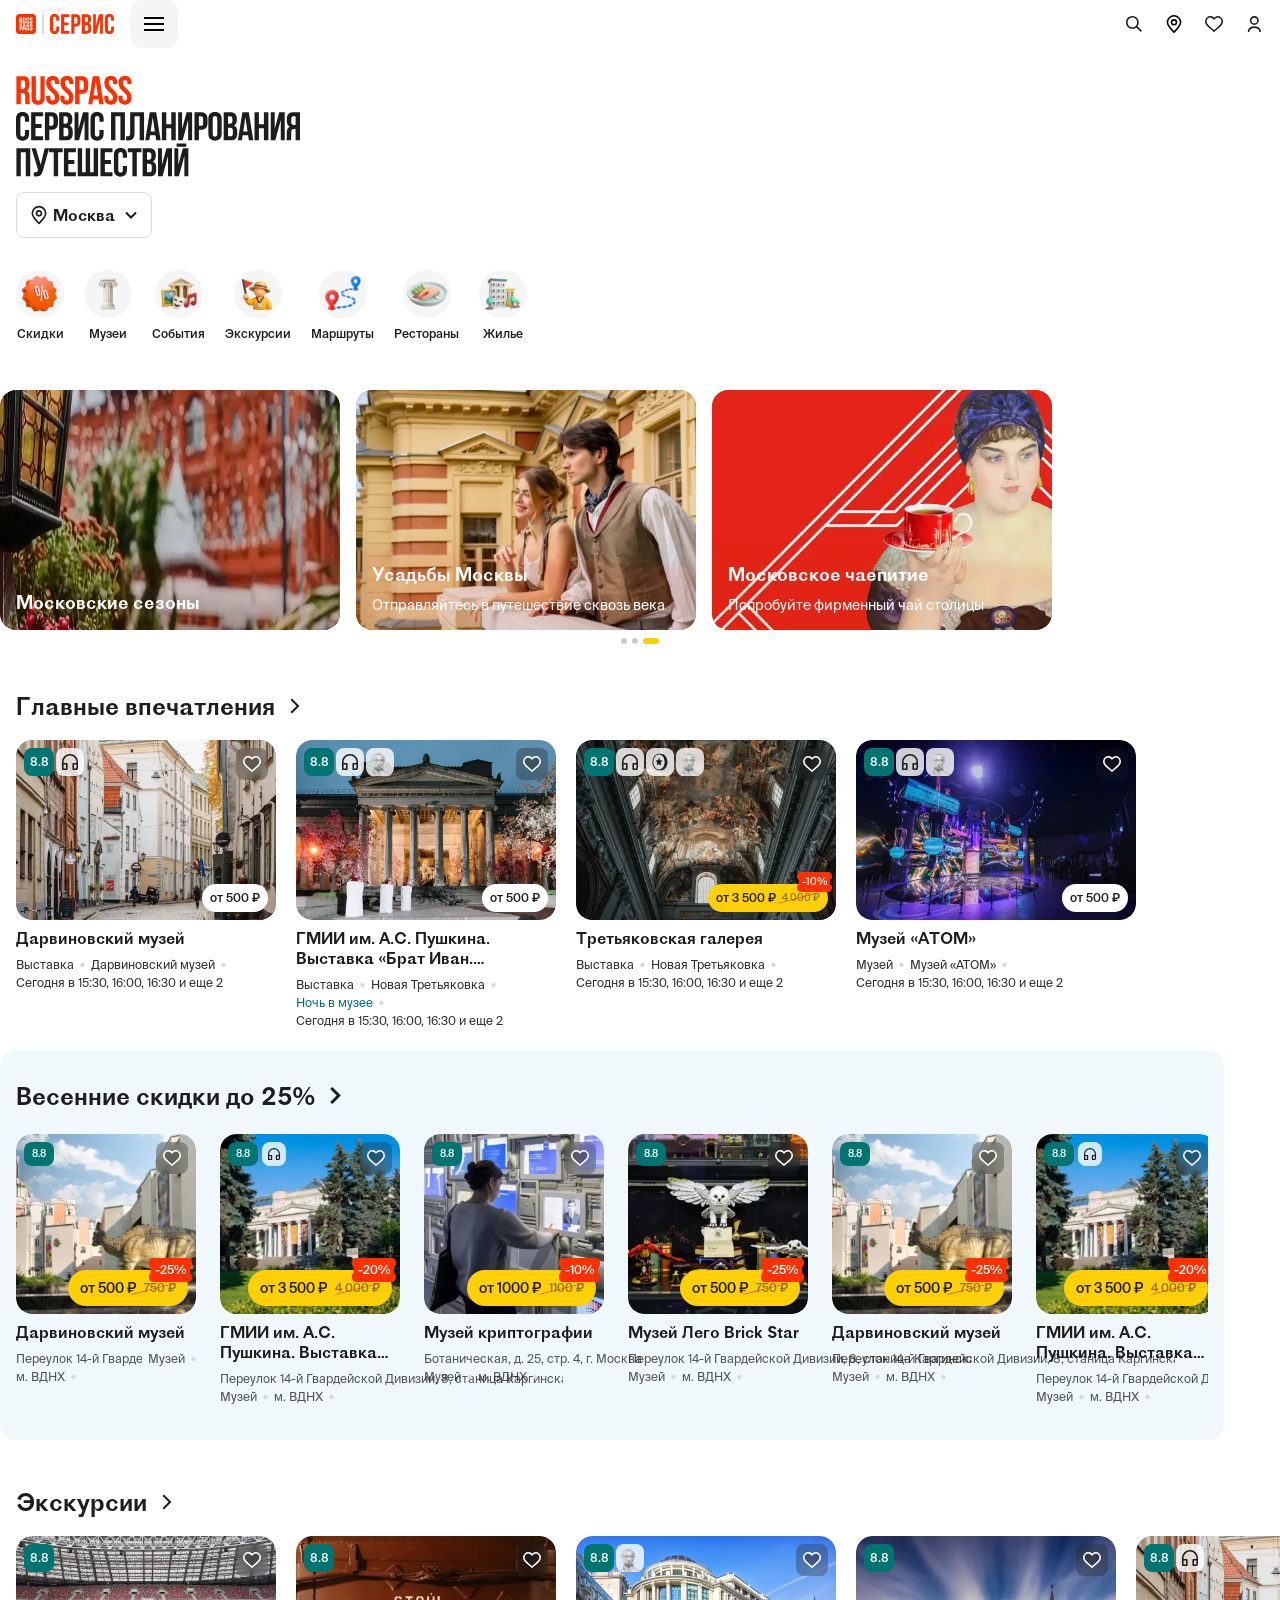
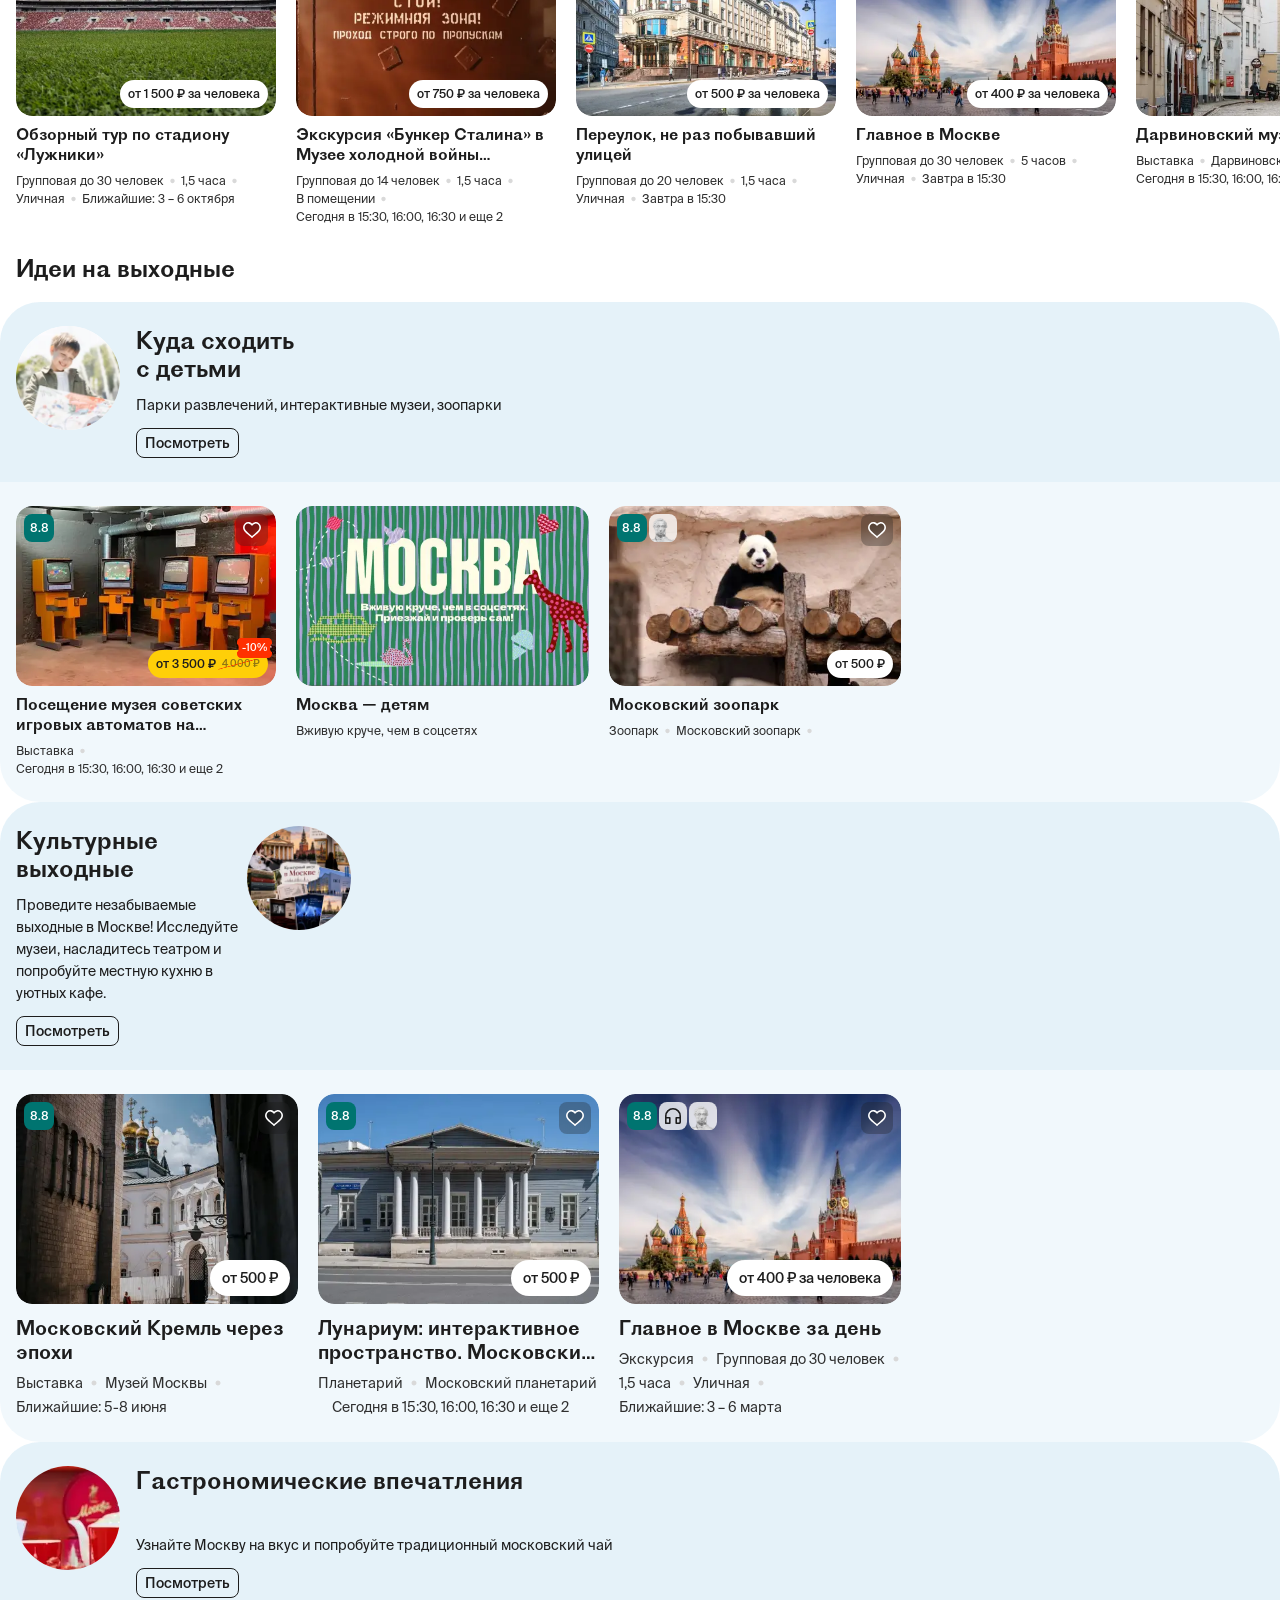
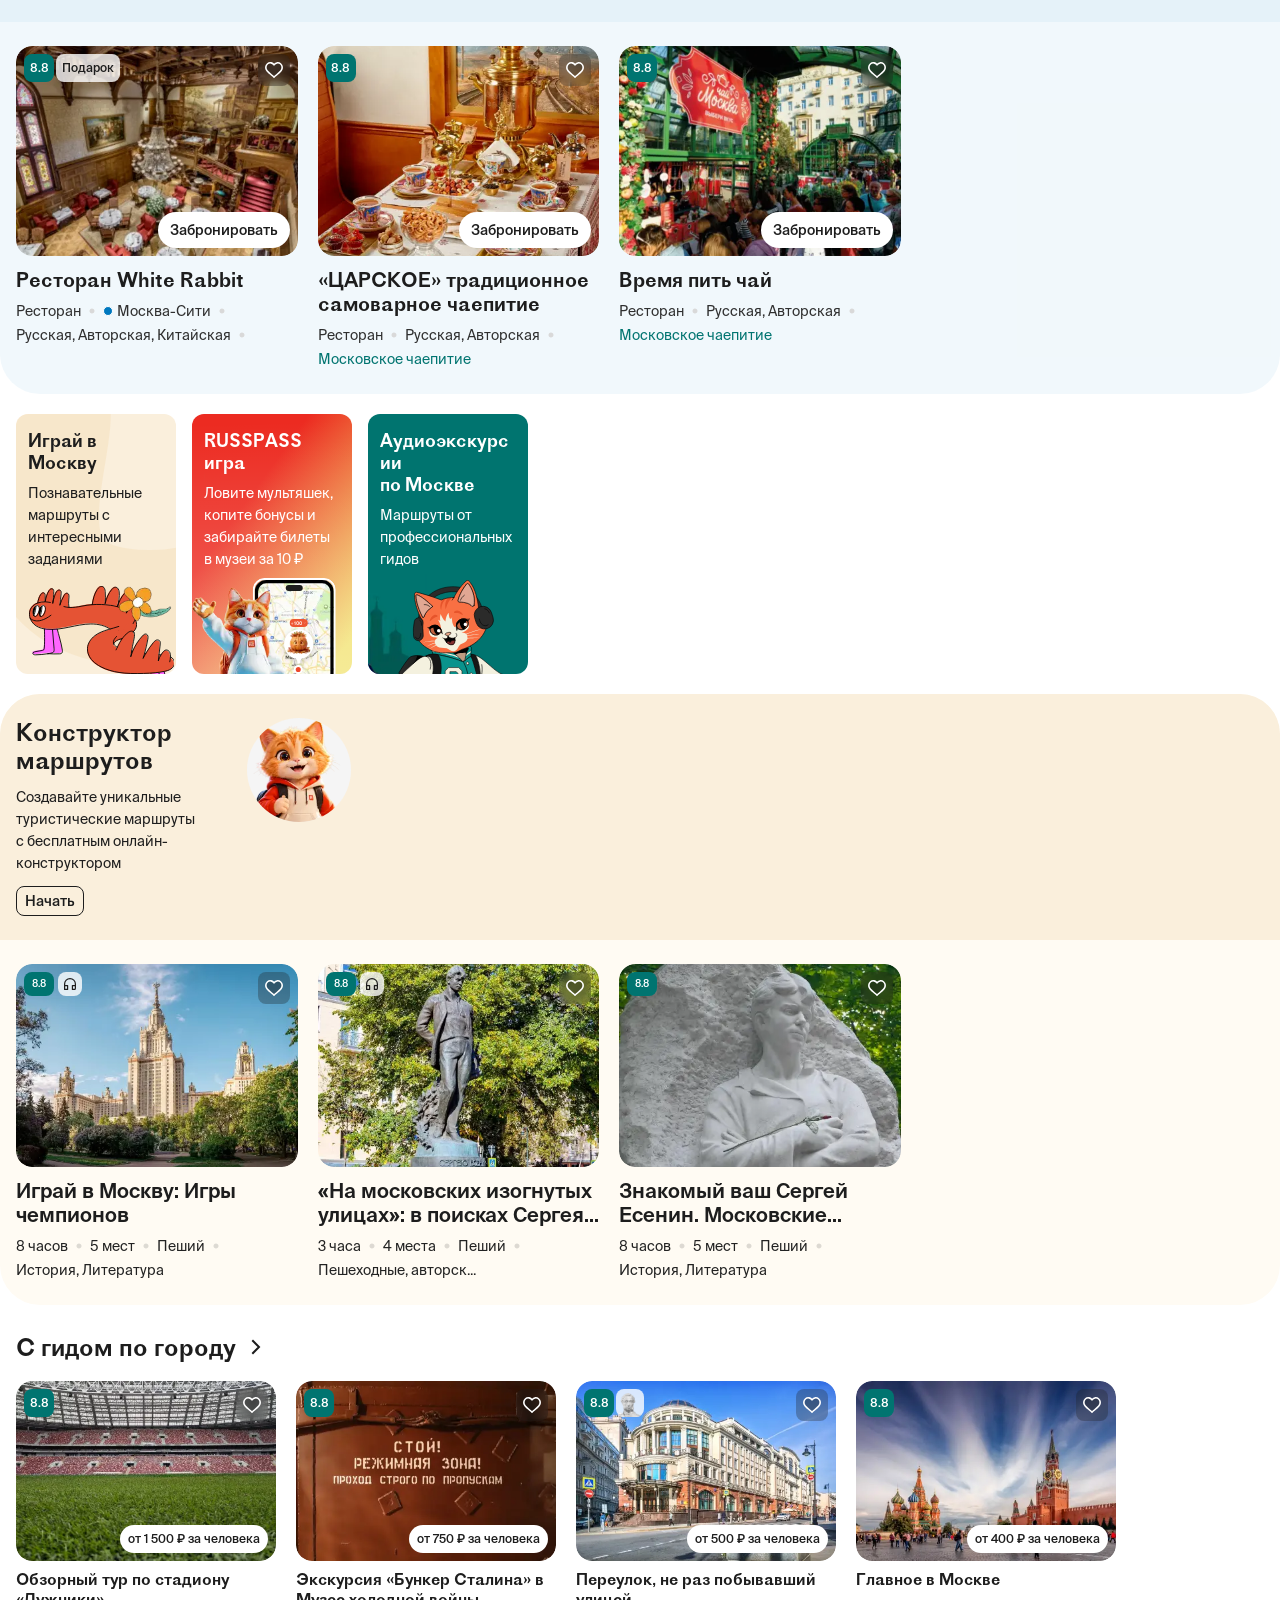
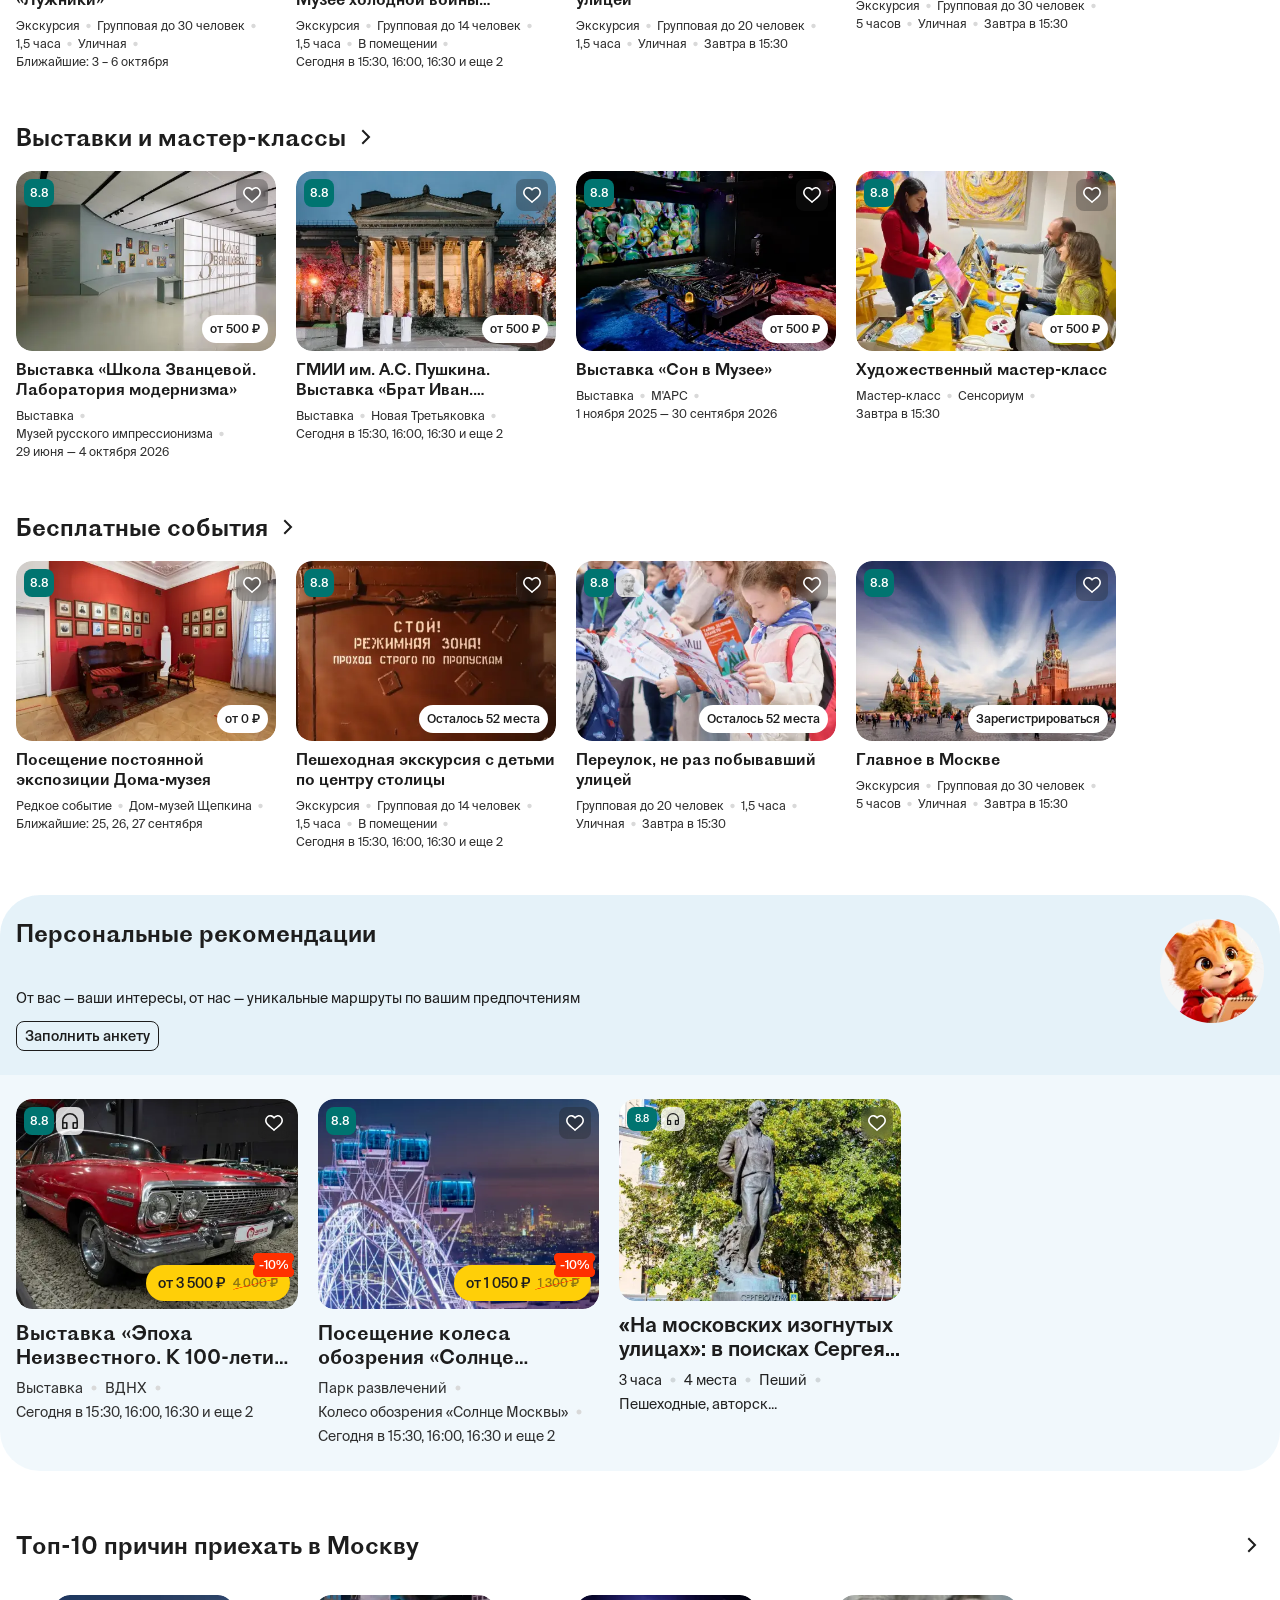
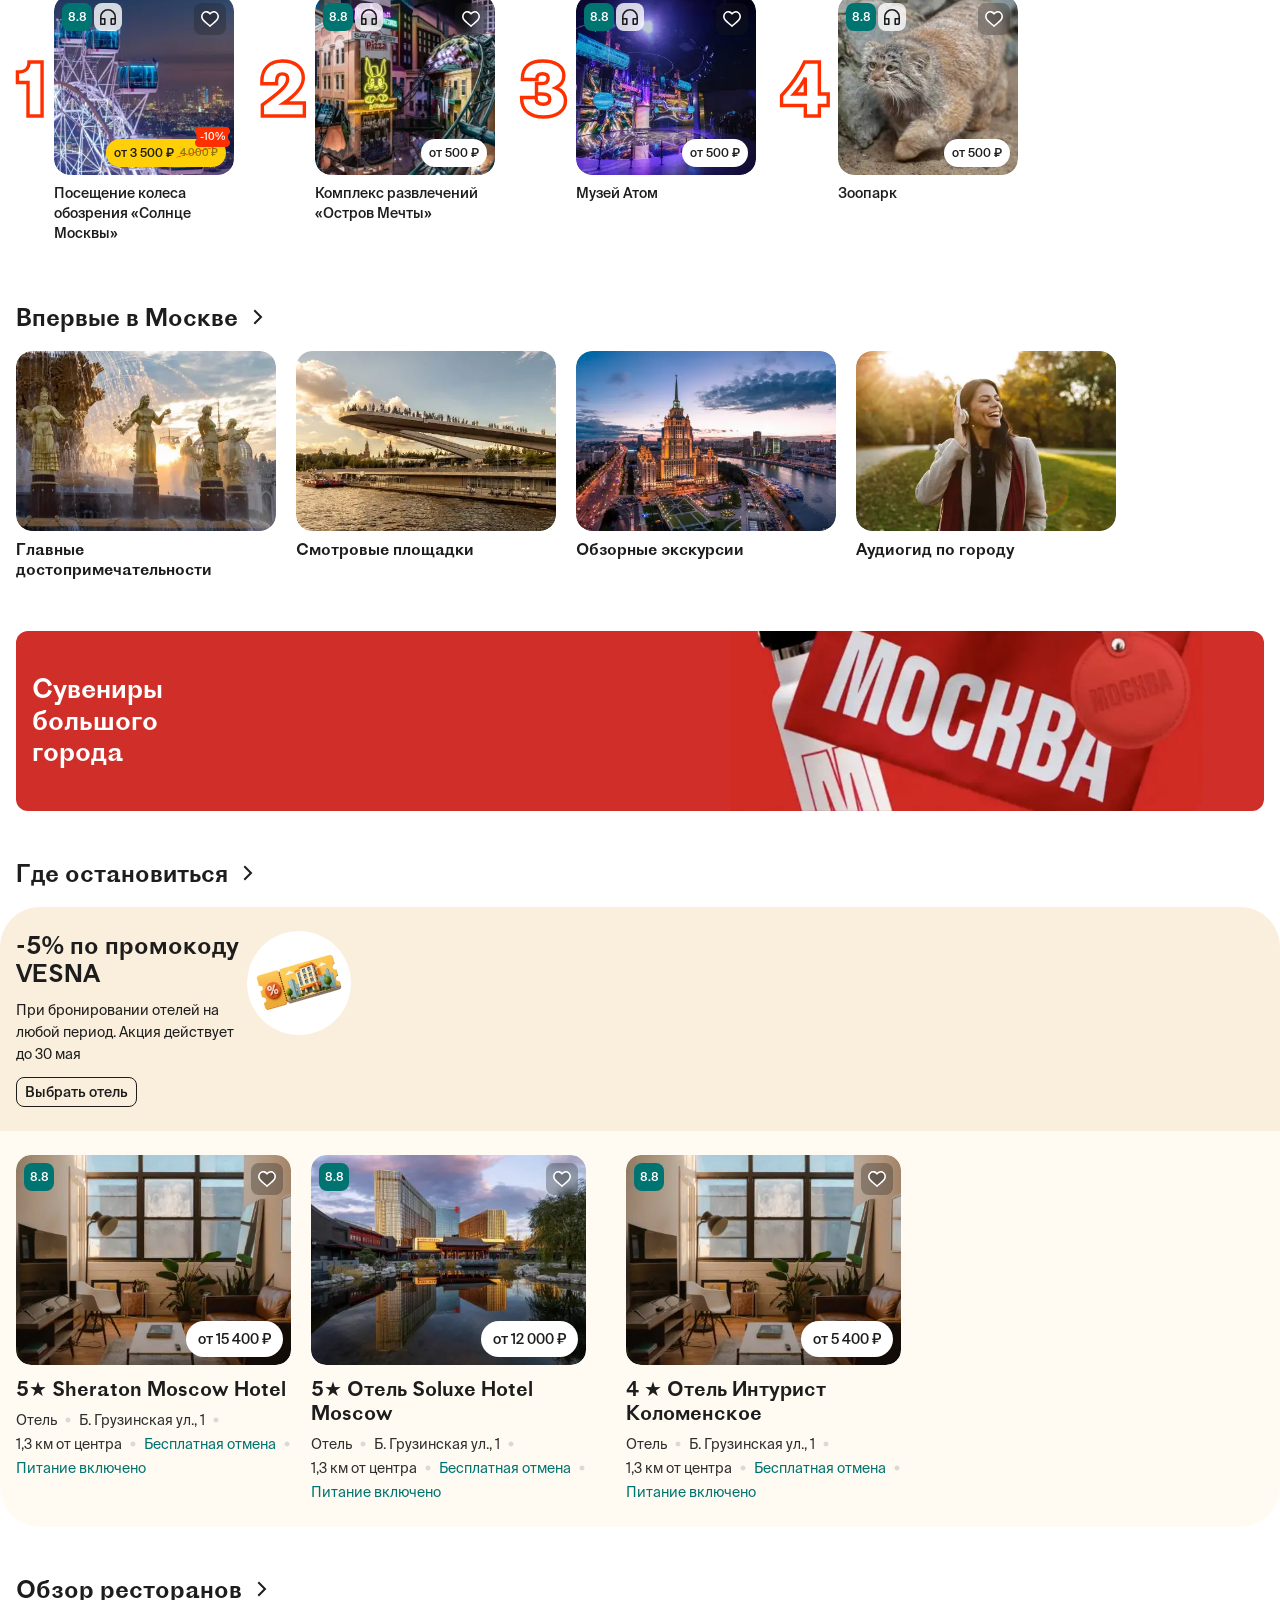
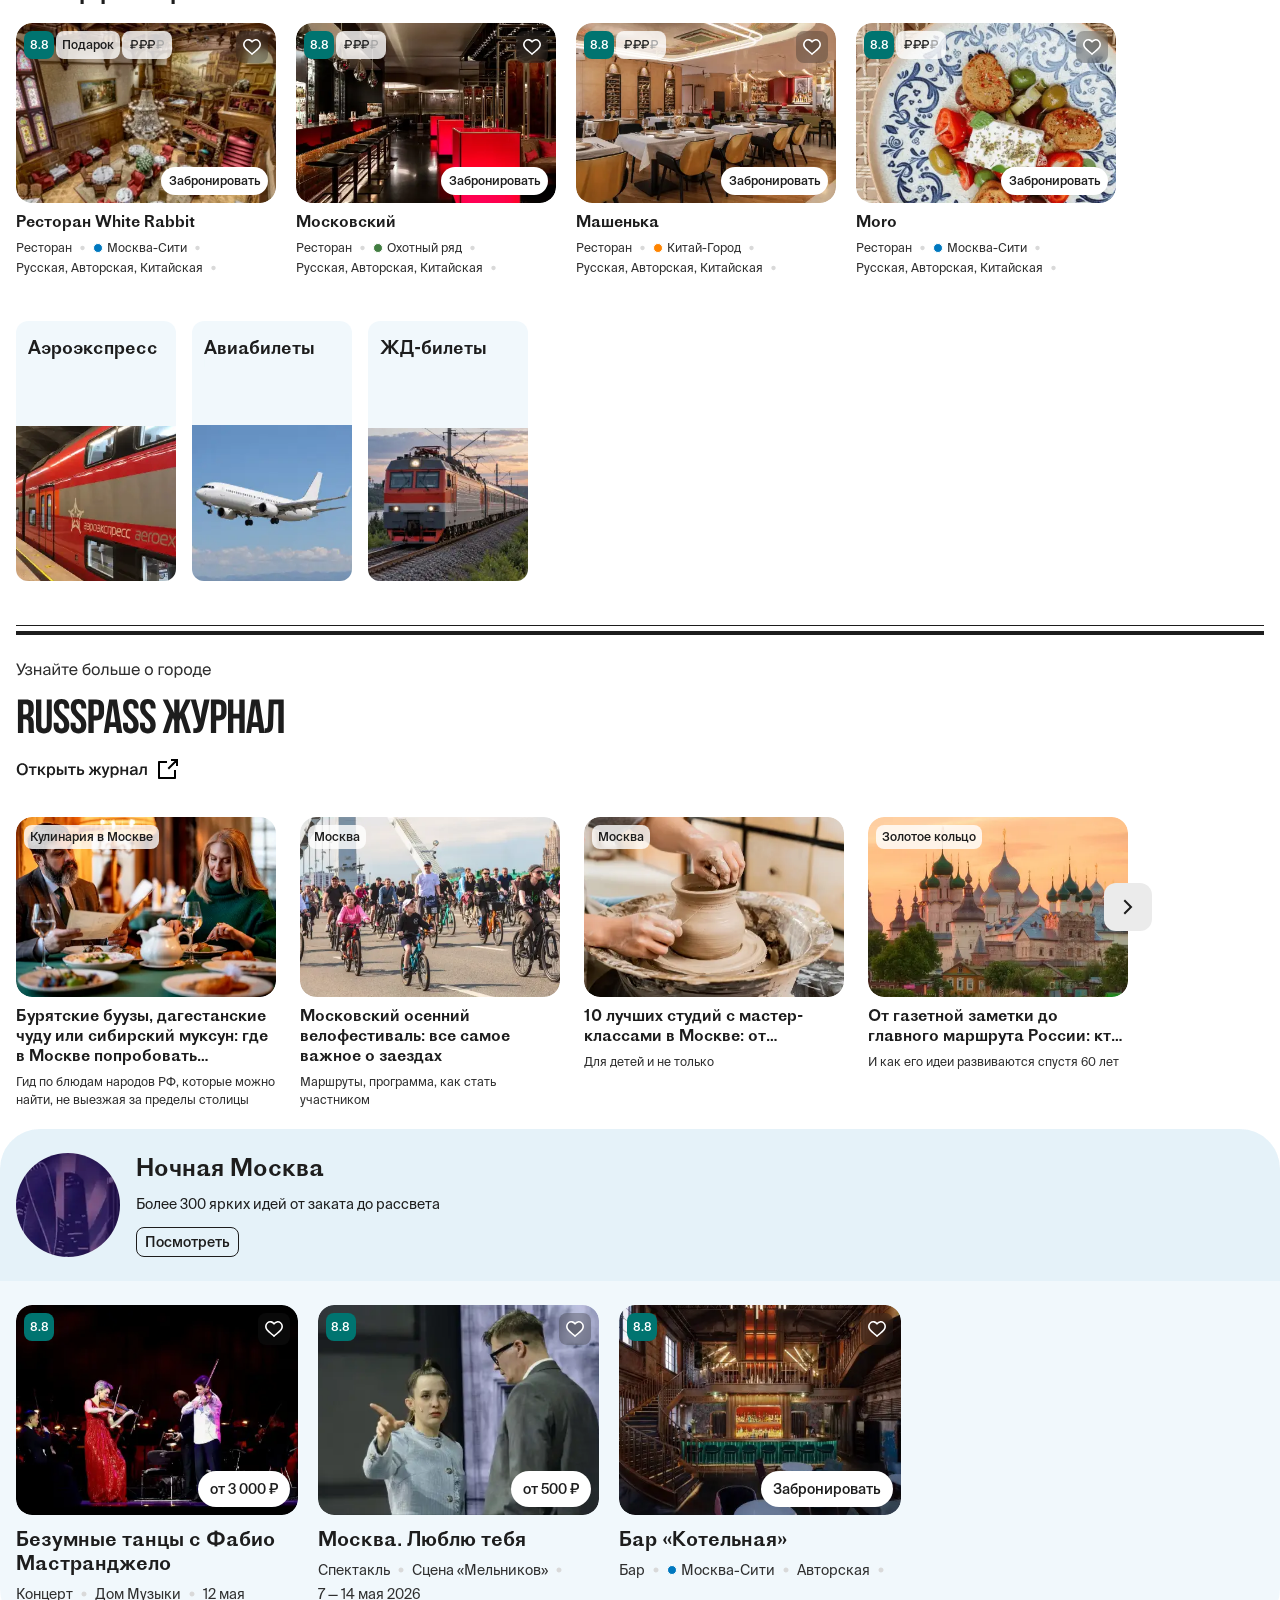
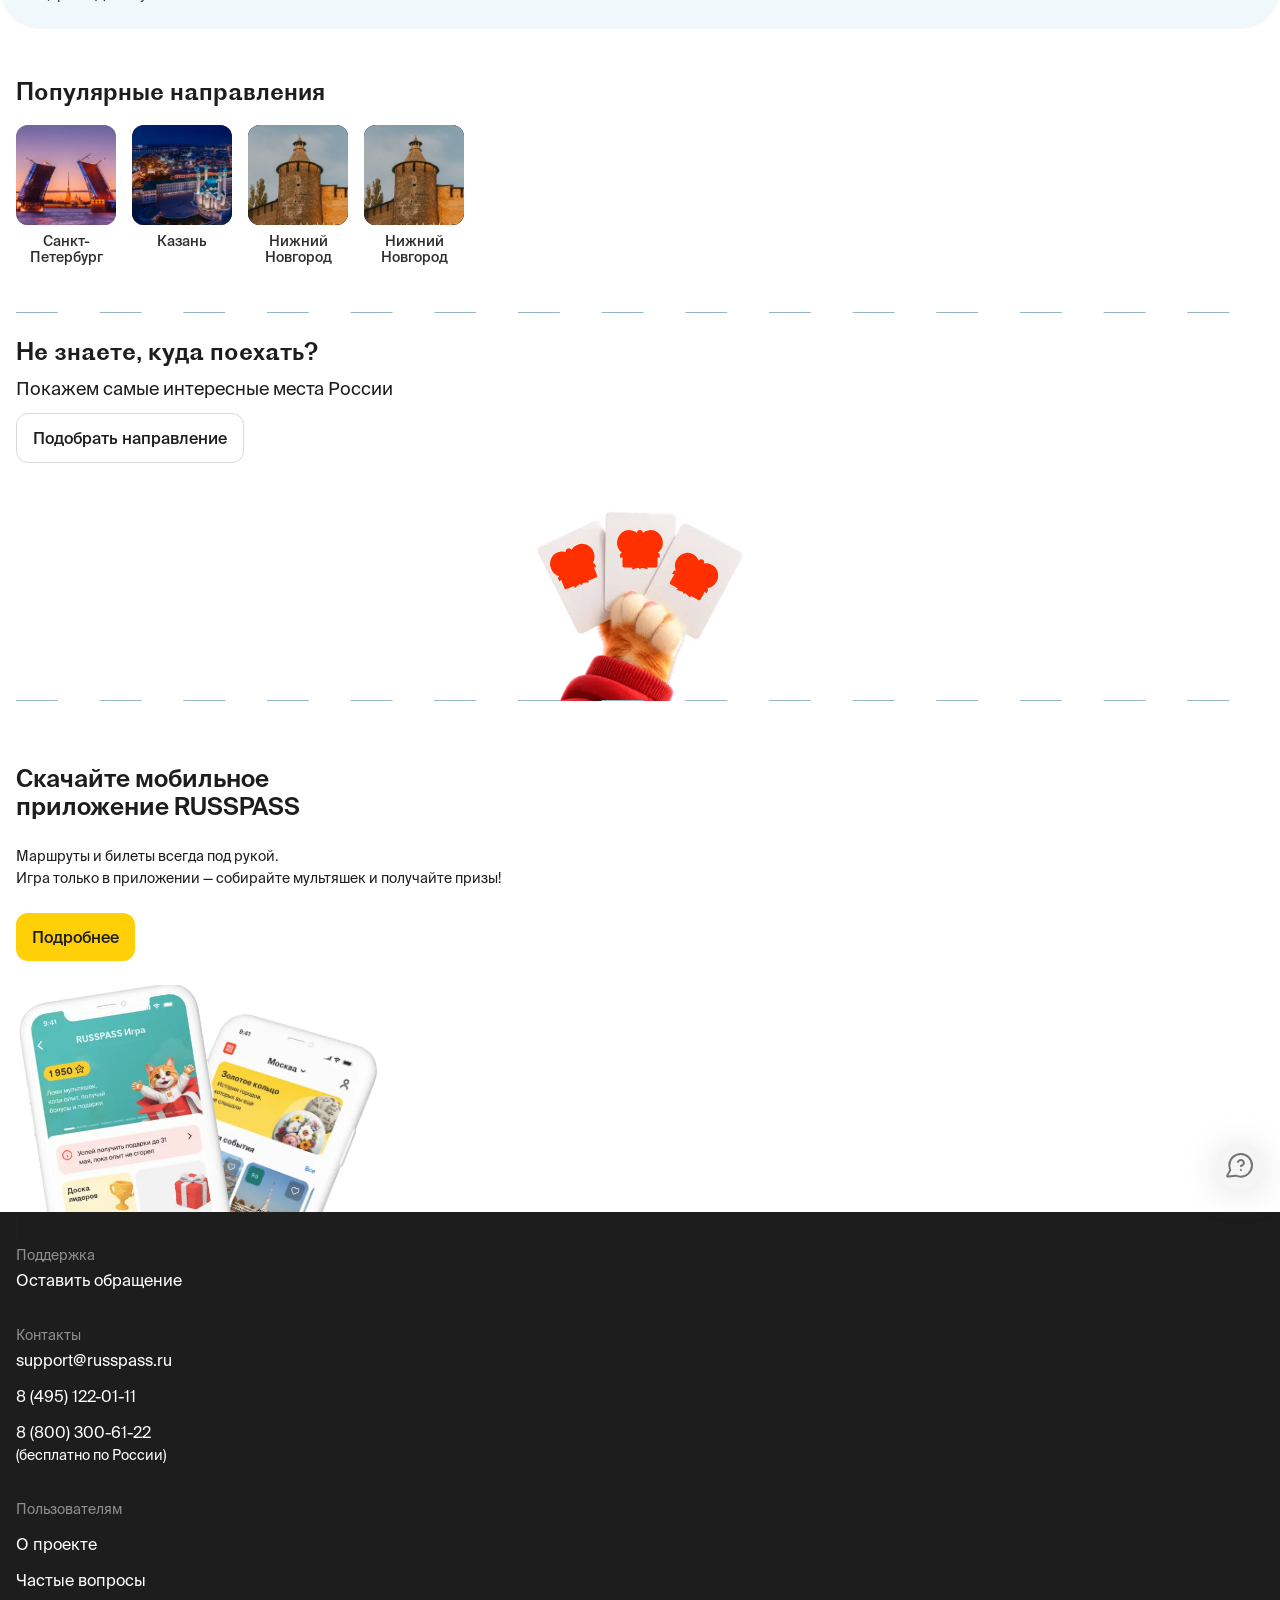
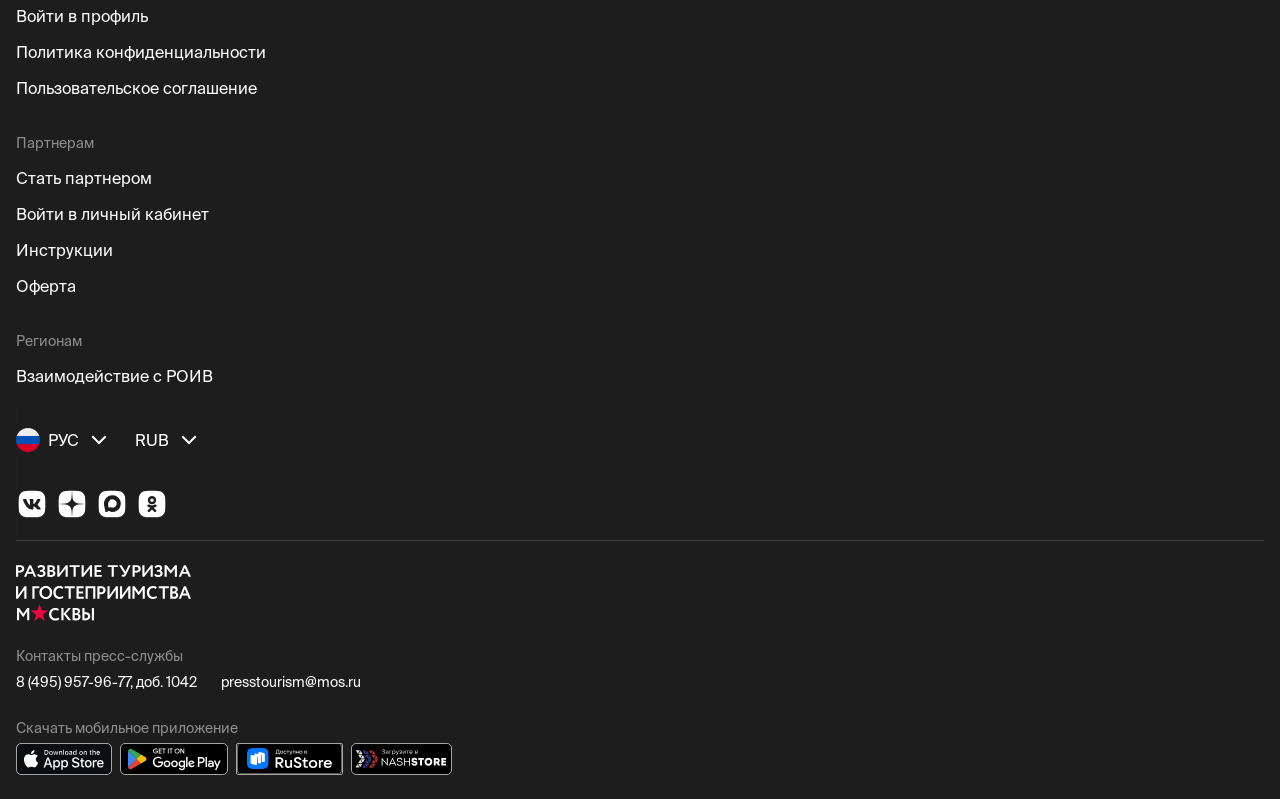
==== commit 0b85a4e9: "Лайки на карточках, листание мышью, стрелки в «Весенних скидках», цифры Топ-10 в Proto Grotesk Bold " ====
--- a/mobile.html
+++ b/mobile.html
@@ -4,6 +4,7 @@
 @font-face{font-family:"Suisse Intl:Medium";src:url(assets/fonts/SuisseIntl-Medium.otf) format("opentype")}
 @font-face{font-family:"Suisse Intl:SemiBold";src:url(assets/fonts/SuisseIntl-SemiBold.otf) format("opentype")}
 @font-face{font-family:"Proto Grotesk:Regular";src:url(assets/fonts/ProtoGrotesk-Regular.otf) format("opentype")}
+@font-face{font-family:"Proto Grotesk:Bold";src:url(assets/fonts/ProtoGrotesk-Bold.otf) format("opentype")}
 @font-face{font-family:"Bebas Neue:Bold";src:local("BebasNeue")}
 @font-face{font-family:"Bebas Neue Cyrillic:Regular";src:local("BebasNeue")}
 @font-face{font-family:"SF Pro Text:Regular";src:local("SFProText-Regular")}
--- a/prototype.css
+++ b/prototype.css
@@ -52,6 +52,13 @@
 .js-carousel::-webkit-scrollbar { display: none; }
 .js-carousel > * { scroll-snap-align: start; }
 .js-arrow[disabled] { opacity: .4; pointer-events: none; }
+.js-carousel { cursor: grab; }
+.js-carousel.js-dragging-row { cursor: grabbing; scroll-snap-type: none; scroll-behavior: auto; user-select: none; }
+.js-carousel img { -webkit-user-drag: none; }
+
+/* ---------- Like (component «On image red»): hover 15%, pressed 50%; a pressed like goes #E62B00 */
+.js-heart:active { background-color: rgba(29, 29, 29, .5) !important; }
+.js-heart[aria-pressed="true"]:active img { filter: brightness(.9); }
 
 @media (prefers-reduced-motion: reduce) {
   .js-photo, .js-title { transition: none; }
